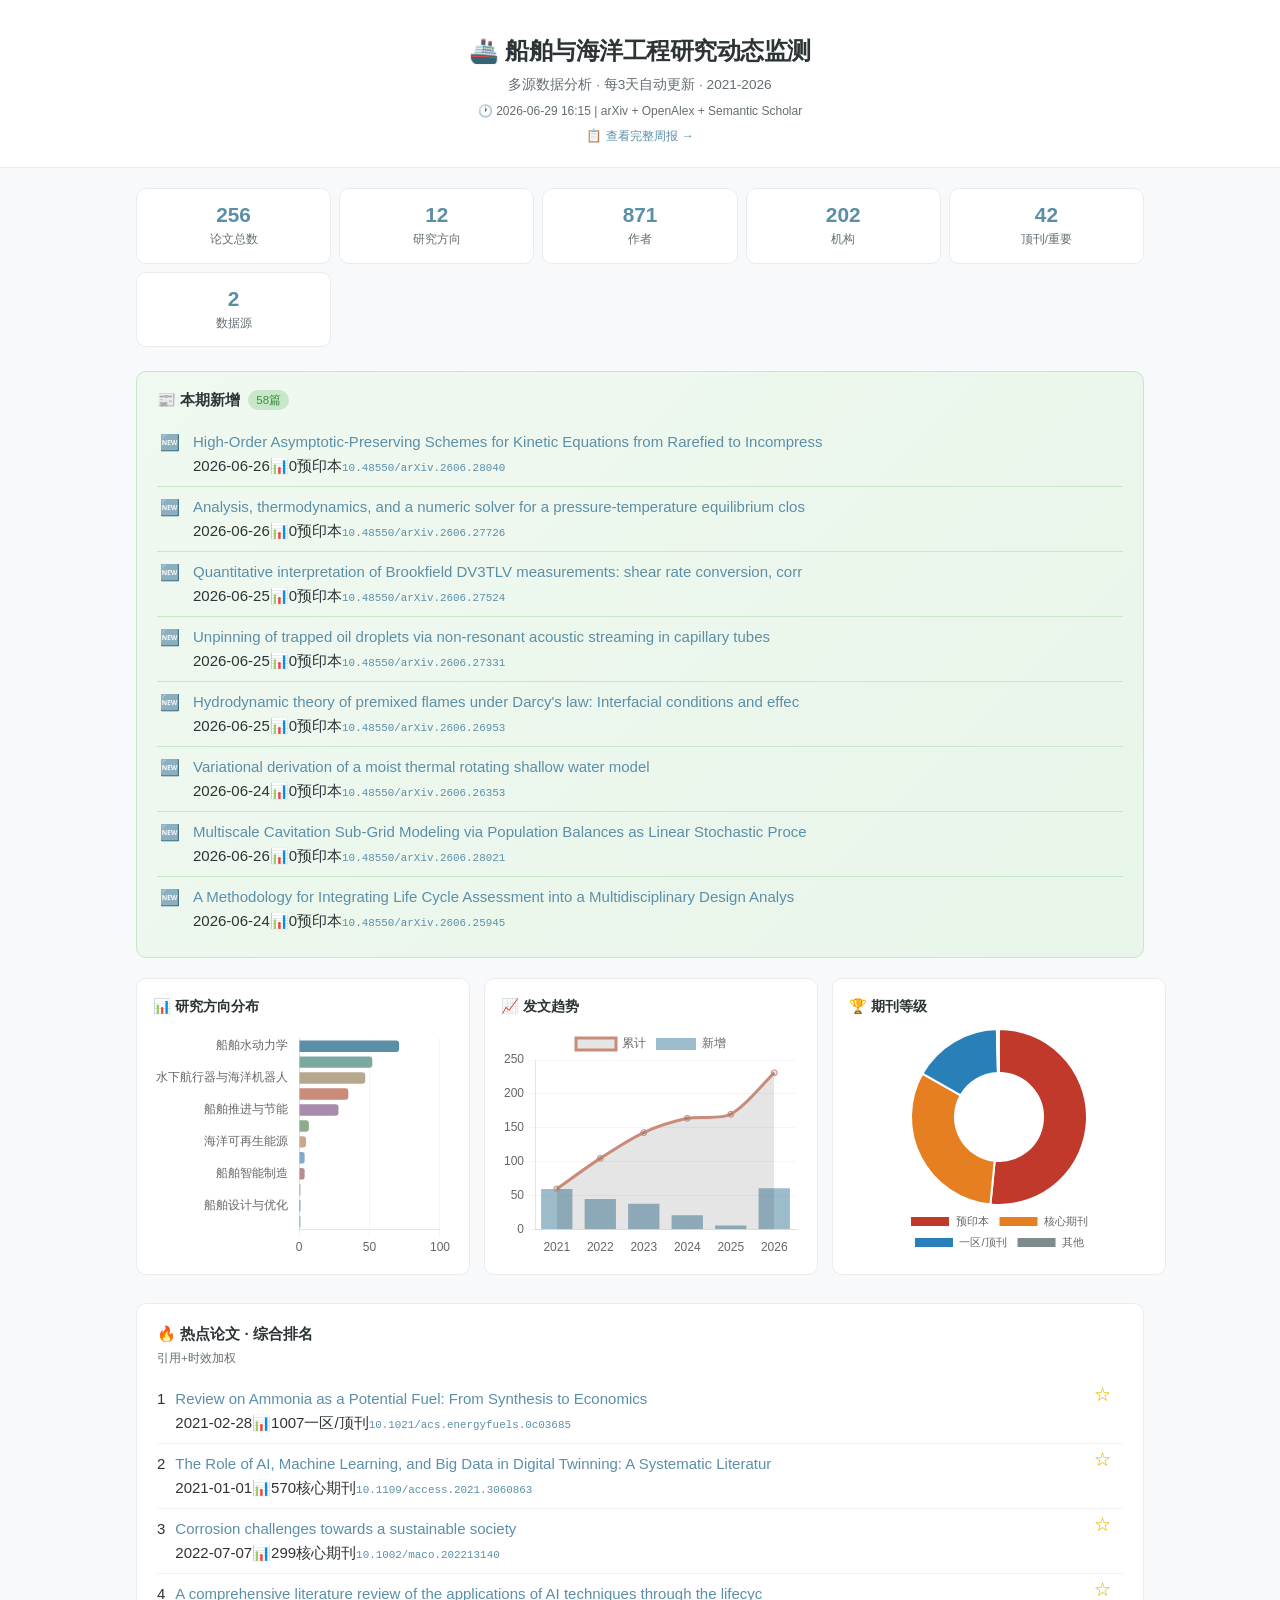
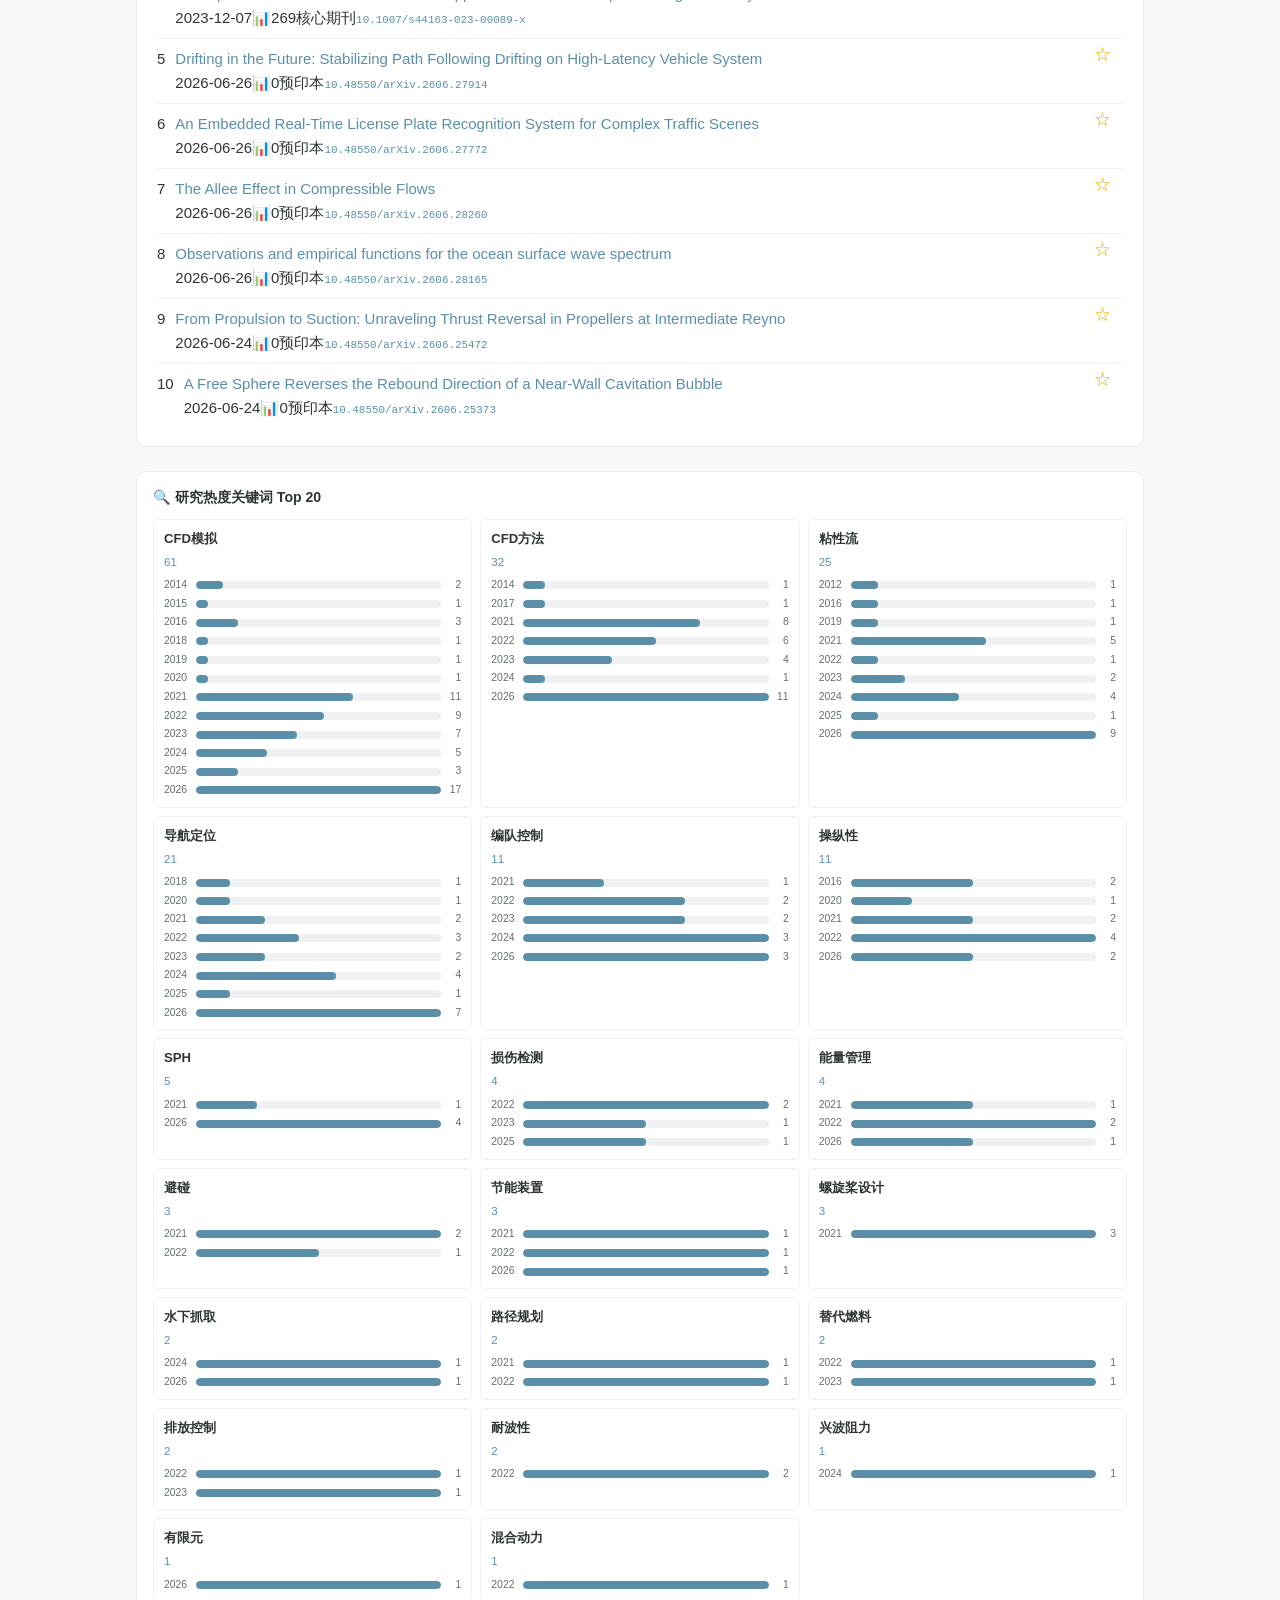
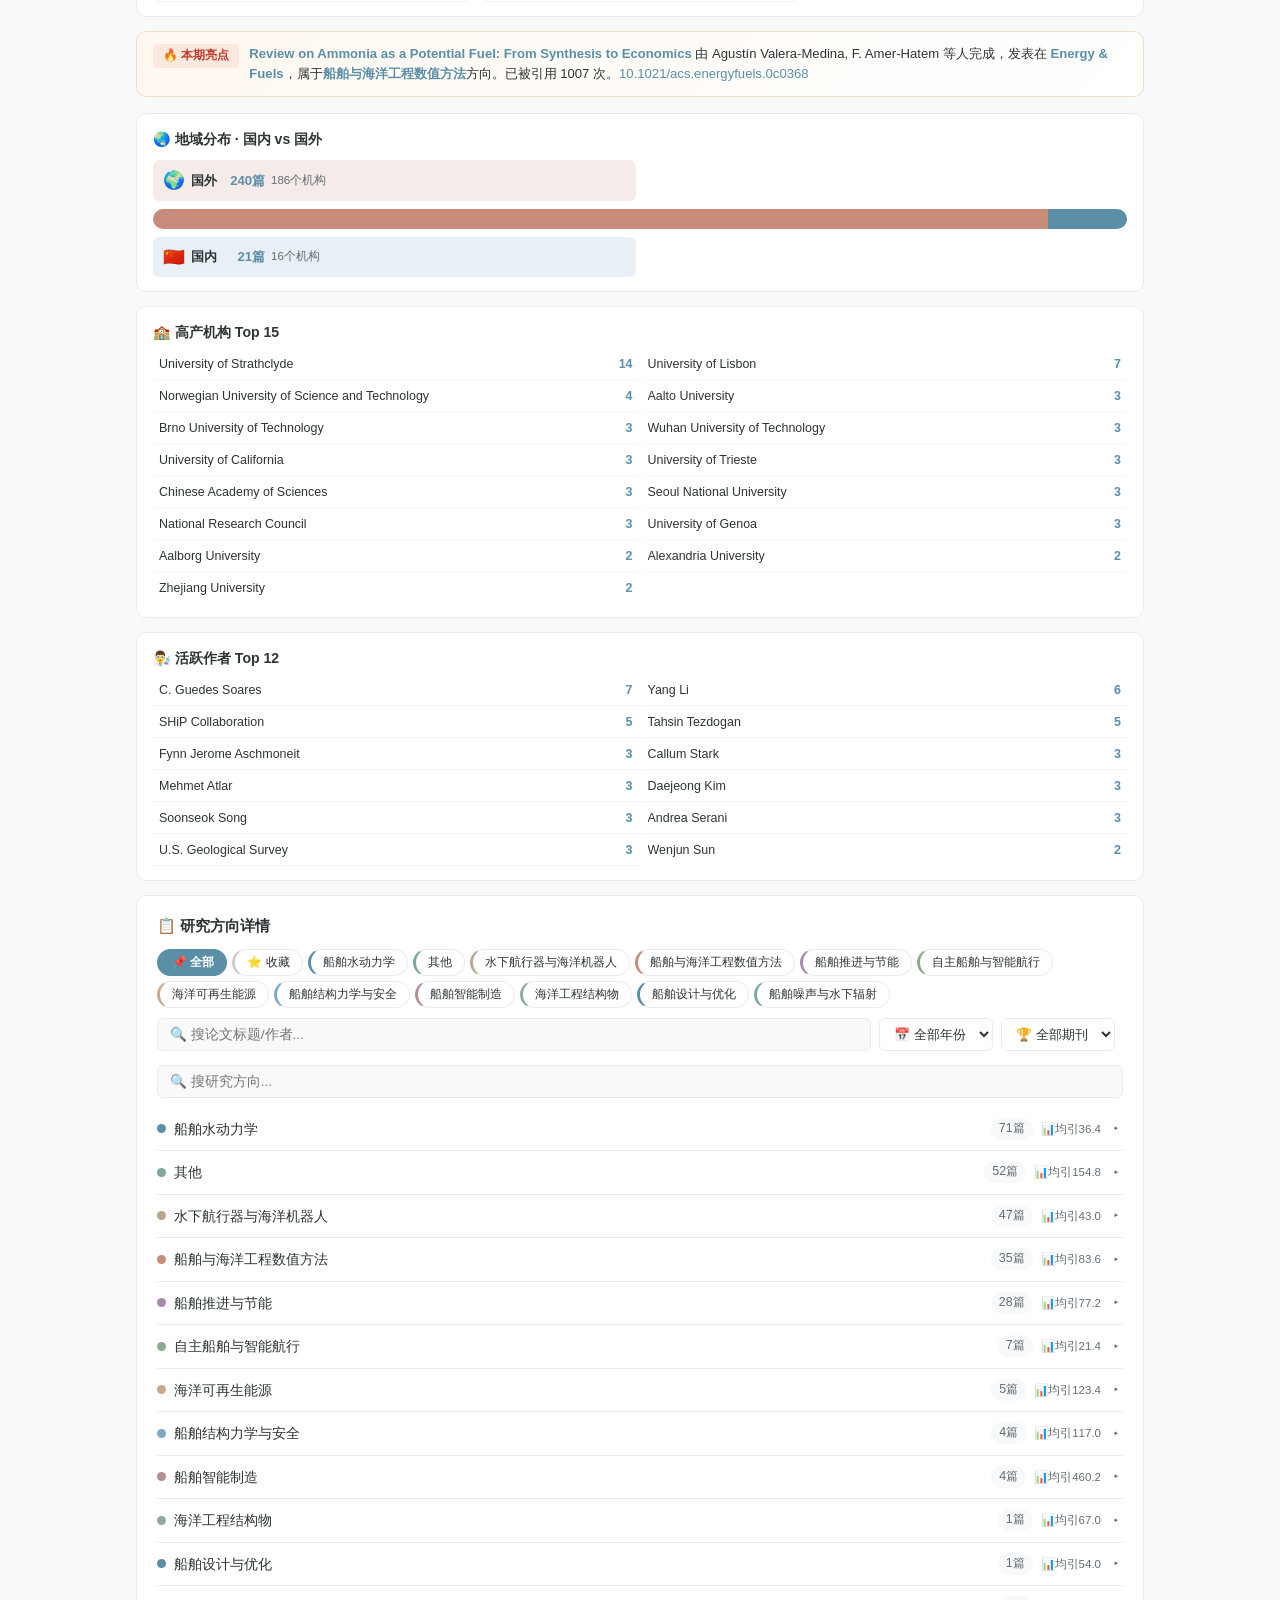
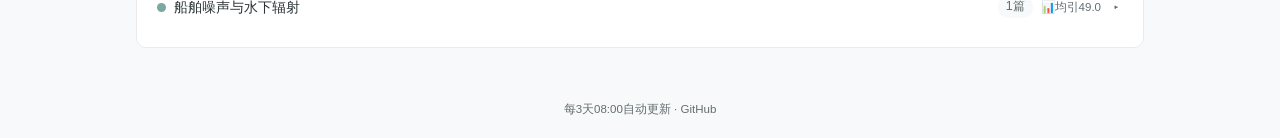
==== index.html @ 02c5d035 "deploy: add front-end files to gh-pages" ====
<!DOCTYPE html>
<html lang="zh-CN">
<head>
<meta charset="UTF-8"><meta name="viewport" content="width=device-width,initial-scale=1">
<title>船舶研究动态 · 统计看板</title>
<link rel="stylesheet" href="style.css">
<script src="chart.min.js"></script>
</head>
<body>
<header>
<h1>🚢 船舶与海洋工程研究动态监测</h1>
<p class="sub">多源数据分析 · 每3天自动更新 · 2021-2026</p>
<p class="meta">🕐 2026-06-29 16:15 | arXiv + OpenAlex + Semantic Scholar</p>
<p style="text-align:center;font-size:.78rem;margin-top:6px"><a href="weekly.html">📋 查看完整周报 →</a></p>
</header>
<main>
<div class="stats-row"><div class="sc"><span class="n">256</span><span class="l">论文总数</span></div><div class="sc"><span class="n">12</span><span class="l">研究方向</span></div><div class="sc"><span class="n">871</span><span class="l">作者</span></div><div class="sc"><span class="n">202</span><span class="l">机构</span></div><div class="sc"><span class="n">42</span><span class="l">顶刊/重要</span></div><div class="sc"><span class="n">2</span><span class="l">数据源</span></div></div>
<section class="new-section"><h2>📰 本期新增 <span class="new-count">58篇</span></h2><div class="hp" data-pid="http://arxiv.org/abs/2606.28040v1"><span class="new-badge">🆕</span><div class="hp-b"><div class="hp-t"><a href="http://arxiv.org/abs/2606.28040v1" target="_blank">High-Order Asymptotic-Preserving Schemes for Kinetic Equations from Rarefied to Incompress</a></div><div class="hp-m"><span>2026-06-26</span><span class="ci">📊0</span><span class="rk">预印本</span><a href="https://doi.org/10.48550/arXiv.2606.28040" class="doi" target="_blank">10.48550/arXiv.2606.28040</a></div></div></div><div class="hp" data-pid="http://arxiv.org/abs/2606.27726v1"><span class="new-badge">🆕</span><div class="hp-b"><div class="hp-t"><a href="http://arxiv.org/abs/2606.27726v1" target="_blank">Analysis, thermodynamics, and a numeric solver for a pressure-temperature equilibrium clos</a></div><div class="hp-m"><span>2026-06-26</span><span class="ci">📊0</span><span class="rk">预印本</span><a href="https://doi.org/10.48550/arXiv.2606.27726" class="doi" target="_blank">10.48550/arXiv.2606.27726</a></div></div></div><div class="hp" data-pid="http://arxiv.org/abs/2606.27524v1"><span class="new-badge">🆕</span><div class="hp-b"><div class="hp-t"><a href="http://arxiv.org/abs/2606.27524v1" target="_blank">Quantitative interpretation of Brookfield DV3TLV measurements: shear rate conversion, corr</a></div><div class="hp-m"><span>2026-06-25</span><span class="ci">📊0</span><span class="rk">预印本</span><a href="https://doi.org/10.48550/arXiv.2606.27524" class="doi" target="_blank">10.48550/arXiv.2606.27524</a></div></div></div><div class="hp" data-pid="http://arxiv.org/abs/2606.27331v1"><span class="new-badge">🆕</span><div class="hp-b"><div class="hp-t"><a href="http://arxiv.org/abs/2606.27331v1" target="_blank">Unpinning of trapped oil droplets via non-resonant acoustic streaming in capillary tubes</a></div><div class="hp-m"><span>2026-06-25</span><span class="ci">📊0</span><span class="rk">预印本</span><a href="https://doi.org/10.48550/arXiv.2606.27331" class="doi" target="_blank">10.48550/arXiv.2606.27331</a></div></div></div><div class="hp" data-pid="http://arxiv.org/abs/2606.26953v1"><span class="new-badge">🆕</span><div class="hp-b"><div class="hp-t"><a href="http://arxiv.org/abs/2606.26953v1" target="_blank">Hydrodynamic theory of premixed flames under Darcy's law: Interfacial conditions and effec</a></div><div class="hp-m"><span>2026-06-25</span><span class="ci">📊0</span><span class="rk">预印本</span><a href="https://doi.org/10.48550/arXiv.2606.26953" class="doi" target="_blank">10.48550/arXiv.2606.26953</a></div></div></div><div class="hp" data-pid="http://arxiv.org/abs/2606.26353v1"><span class="new-badge">🆕</span><div class="hp-b"><div class="hp-t"><a href="http://arxiv.org/abs/2606.26353v1" target="_blank">Variational derivation of a moist thermal rotating shallow water model</a></div><div class="hp-m"><span>2026-06-24</span><span class="ci">📊0</span><span class="rk">预印本</span><a href="https://doi.org/10.48550/arXiv.2606.26353" class="doi" target="_blank">10.48550/arXiv.2606.26353</a></div></div></div><div class="hp" data-pid="http://arxiv.org/abs/2606.28021v1"><span class="new-badge">🆕</span><div class="hp-b"><div class="hp-t"><a href="http://arxiv.org/abs/2606.28021v1" target="_blank">Multiscale Cavitation Sub-Grid Modeling via Population Balances as Linear Stochastic Proce</a></div><div class="hp-m"><span>2026-06-26</span><span class="ci">📊0</span><span class="rk">预印本</span><a href="https://doi.org/10.48550/arXiv.2606.28021" class="doi" target="_blank">10.48550/arXiv.2606.28021</a></div></div></div><div class="hp" data-pid="http://arxiv.org/abs/2606.25945v1"><span class="new-badge">🆕</span><div class="hp-b"><div class="hp-t"><a href="http://arxiv.org/abs/2606.25945v1" target="_blank">A Methodology for Integrating Life Cycle Assessment into a Multidisciplinary Design Analys</a></div><div class="hp-m"><span>2026-06-24</span><span class="ci">📊0</span><span class="rk">预印本</span><a href="https://doi.org/10.48550/arXiv.2606.25945" class="doi" target="_blank">10.48550/arXiv.2606.25945</a></div></div></div></section>
<div class="charts-row">
<div class="cc"><h2>📊 研究方向分布</h2><div class="cw"><canvas id="c1"></canvas></div></div>
<div class="cc"><h2>📈 发文趋势</h2><div class="cw"><canvas id="c2"></canvas></div></div>
<div class="cc"><h2>🏆 期刊等级</h2><div class="cw"><canvas id="c3"></canvas></div></div>
</div>
<section class="hot"><h2>🔥 热点论文 · 综合排名</h2><p class="hint">引用+时效加权</p><div class="hp" data-pid="https://doi.org/10.1021/acs.energyfuels.0c03685"><span class="hp-n">1</span><button class="bm-btn" onclick="toggleBm(this)" title="收藏">☆</button><div class="hp-b"><div class="hp-t"><a href="https://doi.org/10.1021/acs.energyfuels.0c03685" target="_blank">Review on Ammonia as a Potential Fuel: From Synthesis to Economics</a></div><div class="hp-m"><span>2021-02-28</span><span class="ci">📊1007</span><span class="rk">一区/顶刊</span><a href="https://doi.org/10.1021/acs.energyfuels.0c03685" class="doi" target="_blank">10.1021/acs.energyfuels.0c03685</a></div></div></div><div class="hp" data-pid="https://doi.org/10.1109/access.2021.3060863"><span class="hp-n">2</span><button class="bm-btn" onclick="toggleBm(this)" title="收藏">☆</button><div class="hp-b"><div class="hp-t"><a href="https://doi.org/10.1109/access.2021.3060863" target="_blank">The Role of AI, Machine Learning, and Big Data in Digital Twinning: A Systematic Literatur</a></div><div class="hp-m"><span>2021-01-01</span><span class="ci">📊570</span><span class="rk">核心期刊</span><a href="https://doi.org/10.1109/access.2021.3060863" class="doi" target="_blank">10.1109/access.2021.3060863</a></div></div></div><div class="hp" data-pid="https://doi.org/10.1002/maco.202213140"><span class="hp-n">3</span><button class="bm-btn" onclick="toggleBm(this)" title="收藏">☆</button><div class="hp-b"><div class="hp-t"><a href="https://doi.org/10.1002/maco.202213140" target="_blank">Corrosion challenges towards a sustainable society</a></div><div class="hp-m"><span>2022-07-07</span><span class="ci">📊299</span><span class="rk">核心期刊</span><a href="https://doi.org/10.1002/maco.202213140" class="doi" target="_blank">10.1002/maco.202213140</a></div></div></div><div class="hp" data-pid="https://doi.org/10.1007/s44163-023-00089-x"><span class="hp-n">4</span><button class="bm-btn" onclick="toggleBm(this)" title="收藏">☆</button><div class="hp-b"><div class="hp-t"><a href="https://doi.org/10.1007/s44163-023-00089-x" target="_blank">A comprehensive literature review of the applications of AI techniques through the lifecyc</a></div><div class="hp-m"><span>2023-12-07</span><span class="ci">📊269</span><span class="rk">核心期刊</span><a href="https://doi.org/10.1007/s44163-023-00089-x" class="doi" target="_blank">10.1007/s44163-023-00089-x</a></div></div></div><div class="hp" data-pid="http://arxiv.org/abs/2606.27914v1"><span class="hp-n">5</span><button class="bm-btn" onclick="toggleBm(this)" title="收藏">☆</button><div class="hp-b"><div class="hp-t"><a href="http://arxiv.org/abs/2606.27914v1" target="_blank">Drifting in the Future: Stabilizing Path Following Drifting on High-Latency Vehicle System</a></div><div class="hp-m"><span>2026-06-26</span><span class="ci">📊0</span><span class="rk">预印本</span><a href="https://doi.org/10.48550/arXiv.2606.27914" class="doi" target="_blank">10.48550/arXiv.2606.27914</a></div></div></div><div class="hp" data-pid="http://arxiv.org/abs/2606.27772v1"><span class="hp-n">6</span><button class="bm-btn" onclick="toggleBm(this)" title="收藏">☆</button><div class="hp-b"><div class="hp-t"><a href="http://arxiv.org/abs/2606.27772v1" target="_blank">An Embedded Real-Time License Plate Recognition System for Complex Traffic Scenes</a></div><div class="hp-m"><span>2026-06-26</span><span class="ci">📊0</span><span class="rk">预印本</span><a href="https://doi.org/10.48550/arXiv.2606.27772" class="doi" target="_blank">10.48550/arXiv.2606.27772</a></div></div></div><div class="hp" data-pid="http://arxiv.org/abs/2606.28260v1"><span class="hp-n">7</span><button class="bm-btn" onclick="toggleBm(this)" title="收藏">☆</button><div class="hp-b"><div class="hp-t"><a href="http://arxiv.org/abs/2606.28260v1" target="_blank">The Allee Effect in Compressible Flows</a></div><div class="hp-m"><span>2026-06-26</span><span class="ci">📊0</span><span class="rk">预印本</span><a href="https://doi.org/10.48550/arXiv.2606.28260" class="doi" target="_blank">10.48550/arXiv.2606.28260</a></div></div></div><div class="hp" data-pid="http://arxiv.org/abs/2606.28165v1"><span class="hp-n">8</span><button class="bm-btn" onclick="toggleBm(this)" title="收藏">☆</button><div class="hp-b"><div class="hp-t"><a href="http://arxiv.org/abs/2606.28165v1" target="_blank">Observations and empirical functions for the ocean surface wave spectrum</a></div><div class="hp-m"><span>2026-06-26</span><span class="ci">📊0</span><span class="rk">预印本</span><a href="https://doi.org/10.48550/arXiv.2606.28165" class="doi" target="_blank">10.48550/arXiv.2606.28165</a></div></div></div><div class="hp" data-pid="http://arxiv.org/abs/2606.25472v1"><span class="hp-n">9</span><button class="bm-btn" onclick="toggleBm(this)" title="收藏">☆</button><div class="hp-b"><div class="hp-t"><a href="http://arxiv.org/abs/2606.25472v1" target="_blank">From Propulsion to Suction: Unraveling Thrust Reversal in Propellers at Intermediate Reyno</a></div><div class="hp-m"><span>2026-06-24</span><span class="ci">📊0</span><span class="rk">预印本</span><a href="https://doi.org/10.48550/arXiv.2606.25472" class="doi" target="_blank">10.48550/arXiv.2606.25472</a></div></div></div><div class="hp" data-pid="http://arxiv.org/abs/2606.25373v1"><span class="hp-n">10</span><button class="bm-btn" onclick="toggleBm(this)" title="收藏">☆</button><div class="hp-b"><div class="hp-t"><a href="http://arxiv.org/abs/2606.25373v1" target="_blank">A Free Sphere Reverses the Rebound Direction of a Near-Wall Cavitation Bubble</a></div><div class="hp-m"><span>2026-06-24</span><span class="ci">📊0</span><span class="rk">预印本</span><a href="https://doi.org/10.48550/arXiv.2606.25373" class="doi" target="_blank">10.48550/arXiv.2606.25373</a></div></div></div></section>
<section class="kw-section"><h2>🔍 研究热度关键词 Top 20</h2><div class="kw-grid"><div class="kw-item"><div class="kw-name">CFD模拟</div><div class="kw-count">61</div><div class="kw-trend"><div class="kw-bar"><span class="kw-y">2014</span><div class="kw-fill-w"><div class="kw-fill" style="width:11%"></div></div><span class="kw-c">2</span></div><div class="kw-bar"><span class="kw-y">2015</span><div class="kw-fill-w"><div class="kw-fill" style="width:5%"></div></div><span class="kw-c">1</span></div><div class="kw-bar"><span class="kw-y">2016</span><div class="kw-fill-w"><div class="kw-fill" style="width:17%"></div></div><span class="kw-c">3</span></div><div class="kw-bar"><span class="kw-y">2018</span><div class="kw-fill-w"><div class="kw-fill" style="width:5%"></div></div><span class="kw-c">1</span></div><div class="kw-bar"><span class="kw-y">2019</span><div class="kw-fill-w"><div class="kw-fill" style="width:5%"></div></div><span class="kw-c">1</span></div><div class="kw-bar"><span class="kw-y">2020</span><div class="kw-fill-w"><div class="kw-fill" style="width:5%"></div></div><span class="kw-c">1</span></div><div class="kw-bar"><span class="kw-y">2021</span><div class="kw-fill-w"><div class="kw-fill" style="width:64%"></div></div><span class="kw-c">11</span></div><div class="kw-bar"><span class="kw-y">2022</span><div class="kw-fill-w"><div class="kw-fill" style="width:52%"></div></div><span class="kw-c">9</span></div><div class="kw-bar"><span class="kw-y">2023</span><div class="kw-fill-w"><div class="kw-fill" style="width:41%"></div></div><span class="kw-c">7</span></div><div class="kw-bar"><span class="kw-y">2024</span><div class="kw-fill-w"><div class="kw-fill" style="width:29%"></div></div><span class="kw-c">5</span></div><div class="kw-bar"><span class="kw-y">2025</span><div class="kw-fill-w"><div class="kw-fill" style="width:17%"></div></div><span class="kw-c">3</span></div><div class="kw-bar"><span class="kw-y">2026</span><div class="kw-fill-w"><div class="kw-fill" style="width:100%"></div></div><span class="kw-c">17</span></div></div></div><div class="kw-item"><div class="kw-name">CFD方法</div><div class="kw-count">32</div><div class="kw-trend"><div class="kw-bar"><span class="kw-y">2014</span><div class="kw-fill-w"><div class="kw-fill" style="width:9%"></div></div><span class="kw-c">1</span></div><div class="kw-bar"><span class="kw-y">2017</span><div class="kw-fill-w"><div class="kw-fill" style="width:9%"></div></div><span class="kw-c">1</span></div><div class="kw-bar"><span class="kw-y">2021</span><div class="kw-fill-w"><div class="kw-fill" style="width:72%"></div></div><span class="kw-c">8</span></div><div class="kw-bar"><span class="kw-y">2022</span><div class="kw-fill-w"><div class="kw-fill" style="width:54%"></div></div><span class="kw-c">6</span></div><div class="kw-bar"><span class="kw-y">2023</span><div class="kw-fill-w"><div class="kw-fill" style="width:36%"></div></div><span class="kw-c">4</span></div><div class="kw-bar"><span class="kw-y">2024</span><div class="kw-fill-w"><div class="kw-fill" style="width:9%"></div></div><span class="kw-c">1</span></div><div class="kw-bar"><span class="kw-y">2026</span><div class="kw-fill-w"><div class="kw-fill" style="width:100%"></div></div><span class="kw-c">11</span></div></div></div><div class="kw-item"><div class="kw-name">粘性流</div><div class="kw-count">25</div><div class="kw-trend"><div class="kw-bar"><span class="kw-y">2012</span><div class="kw-fill-w"><div class="kw-fill" style="width:11%"></div></div><span class="kw-c">1</span></div><div class="kw-bar"><span class="kw-y">2016</span><div class="kw-fill-w"><div class="kw-fill" style="width:11%"></div></div><span class="kw-c">1</span></div><div class="kw-bar"><span class="kw-y">2019</span><div class="kw-fill-w"><div class="kw-fill" style="width:11%"></div></div><span class="kw-c">1</span></div><div class="kw-bar"><span class="kw-y">2021</span><div class="kw-fill-w"><div class="kw-fill" style="width:55%"></div></div><span class="kw-c">5</span></div><div class="kw-bar"><span class="kw-y">2022</span><div class="kw-fill-w"><div class="kw-fill" style="width:11%"></div></div><span class="kw-c">1</span></div><div class="kw-bar"><span class="kw-y">2023</span><div class="kw-fill-w"><div class="kw-fill" style="width:22%"></div></div><span class="kw-c">2</span></div><div class="kw-bar"><span class="kw-y">2024</span><div class="kw-fill-w"><div class="kw-fill" style="width:44%"></div></div><span class="kw-c">4</span></div><div class="kw-bar"><span class="kw-y">2025</span><div class="kw-fill-w"><div class="kw-fill" style="width:11%"></div></div><span class="kw-c">1</span></div><div class="kw-bar"><span class="kw-y">2026</span><div class="kw-fill-w"><div class="kw-fill" style="width:100%"></div></div><span class="kw-c">9</span></div></div></div><div class="kw-item"><div class="kw-name">导航定位</div><div class="kw-count">21</div><div class="kw-trend"><div class="kw-bar"><span class="kw-y">2018</span><div class="kw-fill-w"><div class="kw-fill" style="width:14%"></div></div><span class="kw-c">1</span></div><div class="kw-bar"><span class="kw-y">2020</span><div class="kw-fill-w"><div class="kw-fill" style="width:14%"></div></div><span class="kw-c">1</span></div><div class="kw-bar"><span class="kw-y">2021</span><div class="kw-fill-w"><div class="kw-fill" style="width:28%"></div></div><span class="kw-c">2</span></div><div class="kw-bar"><span class="kw-y">2022</span><div class="kw-fill-w"><div class="kw-fill" style="width:42%"></div></div><span class="kw-c">3</span></div><div class="kw-bar"><span class="kw-y">2023</span><div class="kw-fill-w"><div class="kw-fill" style="width:28%"></div></div><span class="kw-c">2</span></div><div class="kw-bar"><span class="kw-y">2024</span><div class="kw-fill-w"><div class="kw-fill" style="width:57%"></div></div><span class="kw-c">4</span></div><div class="kw-bar"><span class="kw-y">2025</span><div class="kw-fill-w"><div class="kw-fill" style="width:14%"></div></div><span class="kw-c">1</span></div><div class="kw-bar"><span class="kw-y">2026</span><div class="kw-fill-w"><div class="kw-fill" style="width:100%"></div></div><span class="kw-c">7</span></div></div></div><div class="kw-item"><div class="kw-name">编队控制</div><div class="kw-count">11</div><div class="kw-trend"><div class="kw-bar"><span class="kw-y">2021</span><div class="kw-fill-w"><div class="kw-fill" style="width:33%"></div></div><span class="kw-c">1</span></div><div class="kw-bar"><span class="kw-y">2022</span><div class="kw-fill-w"><div class="kw-fill" style="width:66%"></div></div><span class="kw-c">2</span></div><div class="kw-bar"><span class="kw-y">2023</span><div class="kw-fill-w"><div class="kw-fill" style="width:66%"></div></div><span class="kw-c">2</span></div><div class="kw-bar"><span class="kw-y">2024</span><div class="kw-fill-w"><div class="kw-fill" style="width:100%"></div></div><span class="kw-c">3</span></div><div class="kw-bar"><span class="kw-y">2026</span><div class="kw-fill-w"><div class="kw-fill" style="width:100%"></div></div><span class="kw-c">3</span></div></div></div><div class="kw-item"><div class="kw-name">操纵性</div><div class="kw-count">11</div><div class="kw-trend"><div class="kw-bar"><span class="kw-y">2016</span><div class="kw-fill-w"><div class="kw-fill" style="width:50%"></div></div><span class="kw-c">2</span></div><div class="kw-bar"><span class="kw-y">2020</span><div class="kw-fill-w"><div class="kw-fill" style="width:25%"></div></div><span class="kw-c">1</span></div><div class="kw-bar"><span class="kw-y">2021</span><div class="kw-fill-w"><div class="kw-fill" style="width:50%"></div></div><span class="kw-c">2</span></div><div class="kw-bar"><span class="kw-y">2022</span><div class="kw-fill-w"><div class="kw-fill" style="width:100%"></div></div><span class="kw-c">4</span></div><div class="kw-bar"><span class="kw-y">2026</span><div class="kw-fill-w"><div class="kw-fill" style="width:50%"></div></div><span class="kw-c">2</span></div></div></div><div class="kw-item"><div class="kw-name">SPH</div><div class="kw-count">5</div><div class="kw-trend"><div class="kw-bar"><span class="kw-y">2021</span><div class="kw-fill-w"><div class="kw-fill" style="width:25%"></div></div><span class="kw-c">1</span></div><div class="kw-bar"><span class="kw-y">2026</span><div class="kw-fill-w"><div class="kw-fill" style="width:100%"></div></div><span class="kw-c">4</span></div></div></div><div class="kw-item"><div class="kw-name">损伤检测</div><div class="kw-count">4</div><div class="kw-trend"><div class="kw-bar"><span class="kw-y">2022</span><div class="kw-fill-w"><div class="kw-fill" style="width:100%"></div></div><span class="kw-c">2</span></div><div class="kw-bar"><span class="kw-y">2023</span><div class="kw-fill-w"><div class="kw-fill" style="width:50%"></div></div><span class="kw-c">1</span></div><div class="kw-bar"><span class="kw-y">2025</span><div class="kw-fill-w"><div class="kw-fill" style="width:50%"></div></div><span class="kw-c">1</span></div></div></div><div class="kw-item"><div class="kw-name">能量管理</div><div class="kw-count">4</div><div class="kw-trend"><div class="kw-bar"><span class="kw-y">2021</span><div class="kw-fill-w"><div class="kw-fill" style="width:50%"></div></div><span class="kw-c">1</span></div><div class="kw-bar"><span class="kw-y">2022</span><div class="kw-fill-w"><div class="kw-fill" style="width:100%"></div></div><span class="kw-c">2</span></div><div class="kw-bar"><span class="kw-y">2026</span><div class="kw-fill-w"><div class="kw-fill" style="width:50%"></div></div><span class="kw-c">1</span></div></div></div><div class="kw-item"><div class="kw-name">避碰</div><div class="kw-count">3</div><div class="kw-trend"><div class="kw-bar"><span class="kw-y">2021</span><div class="kw-fill-w"><div class="kw-fill" style="width:100%"></div></div><span class="kw-c">2</span></div><div class="kw-bar"><span class="kw-y">2022</span><div class="kw-fill-w"><div class="kw-fill" style="width:50%"></div></div><span class="kw-c">1</span></div></div></div><div class="kw-item"><div class="kw-name">节能装置</div><div class="kw-count">3</div><div class="kw-trend"><div class="kw-bar"><span class="kw-y">2021</span><div class="kw-fill-w"><div class="kw-fill" style="width:100%"></div></div><span class="kw-c">1</span></div><div class="kw-bar"><span class="kw-y">2022</span><div class="kw-fill-w"><div class="kw-fill" style="width:100%"></div></div><span class="kw-c">1</span></div><div class="kw-bar"><span class="kw-y">2026</span><div class="kw-fill-w"><div class="kw-fill" style="width:100%"></div></div><span class="kw-c">1</span></div></div></div><div class="kw-item"><div class="kw-name">螺旋桨设计</div><div class="kw-count">3</div><div class="kw-trend"><div class="kw-bar"><span class="kw-y">2021</span><div class="kw-fill-w"><div class="kw-fill" style="width:100%"></div></div><span class="kw-c">3</span></div></div></div><div class="kw-item"><div class="kw-name">水下抓取</div><div class="kw-count">2</div><div class="kw-trend"><div class="kw-bar"><span class="kw-y">2024</span><div class="kw-fill-w"><div class="kw-fill" style="width:100%"></div></div><span class="kw-c">1</span></div><div class="kw-bar"><span class="kw-y">2026</span><div class="kw-fill-w"><div class="kw-fill" style="width:100%"></div></div><span class="kw-c">1</span></div></div></div><div class="kw-item"><div class="kw-name">路径规划</div><div class="kw-count">2</div><div class="kw-trend"><div class="kw-bar"><span class="kw-y">2021</span><div class="kw-fill-w"><div class="kw-fill" style="width:100%"></div></div><span class="kw-c">1</span></div><div class="kw-bar"><span class="kw-y">2022</span><div class="kw-fill-w"><div class="kw-fill" style="width:100%"></div></div><span class="kw-c">1</span></div></div></div><div class="kw-item"><div class="kw-name">替代燃料</div><div class="kw-count">2</div><div class="kw-trend"><div class="kw-bar"><span class="kw-y">2022</span><div class="kw-fill-w"><div class="kw-fill" style="width:100%"></div></div><span class="kw-c">1</span></div><div class="kw-bar"><span class="kw-y">2023</span><div class="kw-fill-w"><div class="kw-fill" style="width:100%"></div></div><span class="kw-c">1</span></div></div></div><div class="kw-item"><div class="kw-name">排放控制</div><div class="kw-count">2</div><div class="kw-trend"><div class="kw-bar"><span class="kw-y">2022</span><div class="kw-fill-w"><div class="kw-fill" style="width:100%"></div></div><span class="kw-c">1</span></div><div class="kw-bar"><span class="kw-y">2023</span><div class="kw-fill-w"><div class="kw-fill" style="width:100%"></div></div><span class="kw-c">1</span></div></div></div><div class="kw-item"><div class="kw-name">耐波性</div><div class="kw-count">2</div><div class="kw-trend"><div class="kw-bar"><span class="kw-y">2022</span><div class="kw-fill-w"><div class="kw-fill" style="width:100%"></div></div><span class="kw-c">2</span></div></div></div><div class="kw-item"><div class="kw-name">兴波阻力</div><div class="kw-count">1</div><div class="kw-trend"><div class="kw-bar"><span class="kw-y">2024</span><div class="kw-fill-w"><div class="kw-fill" style="width:100%"></div></div><span class="kw-c">1</span></div></div></div><div class="kw-item"><div class="kw-name">有限元</div><div class="kw-count">1</div><div class="kw-trend"><div class="kw-bar"><span class="kw-y">2026</span><div class="kw-fill-w"><div class="kw-fill" style="width:100%"></div></div><span class="kw-c">1</span></div></div></div><div class="kw-item"><div class="kw-name">混合动力</div><div class="kw-count">1</div><div class="kw-trend"><div class="kw-bar"><span class="kw-y">2022</span><div class="kw-fill-w"><div class="kw-fill" style="width:100%"></div></div><span class="kw-c">1</span></div></div></div></div></section>
<div class="hl"><span class="hl-badge">🔥 本期亮点</span><span class="hl-txt"><b><a href="https://doi.org/10.1021/acs.energyfuels.0c03685" target="_blank">Review on Ammonia as a Potential Fuel: From Synthesis to Economics</a></b> 由 Agustín Valera-Medina, F. Amer-Hatem 等人完成，发表在 <b>Energy & Fuels</b>，属于<b>船舶与海洋工程数值方法</b>方向。已被引用 1007 次。<a href="https://doi.org/10.1021/acs.energyfuels.0c03685">10.1021/acs.energyfuels.0c0368</a></span></div>
<section class="country-s"><h2>🌏 地域分布 · 国内 vs 国外</h2><div class="country-grid"><div class="cg-item intl"><span class="cg-flag">🌍</span><span class="cg-name">国外</span><span class="cg-count">240篇</span><span class="cg-insts">186个机构</span></div><div class="country-bar-inner"><div class="cbar intl" style="width:100.0%"></div><div class="cbar cn" style="width:8.8%"></div></div><div class="cg-item cn"><span class="cg-flag">🇨🇳</span><span class="cg-name">国内</span><span class="cg-count">21篇</span><span class="cg-insts">16个机构</span></div></div></section>
<section class="ai-s"><h2>🏫 高产机构 Top 15</h2><div class="ai-l"><div class="ai-item"><span class="ai-name">University of Strathclyde</span><span class="ai-count">14</span></div>
<div class="ai-item"><span class="ai-name">University of Lisbon</span><span class="ai-count">7</span></div>
<div class="ai-item"><span class="ai-name">Norwegian University of Science and Technology</span><span class="ai-count">4</span></div>
<div class="ai-item"><span class="ai-name">Aalto University</span><span class="ai-count">3</span></div>
<div class="ai-item"><span class="ai-name">Brno University of Technology</span><span class="ai-count">3</span></div>
<div class="ai-item"><span class="ai-name">Wuhan University of Technology</span><span class="ai-count">3</span></div>
<div class="ai-item"><span class="ai-name">University of California</span><span class="ai-count">3</span></div>
<div class="ai-item"><span class="ai-name">University of Trieste</span><span class="ai-count">3</span></div>
<div class="ai-item"><span class="ai-name">Chinese Academy of Sciences</span><span class="ai-count">3</span></div>
<div class="ai-item"><span class="ai-name">Seoul National University</span><span class="ai-count">3</span></div>
<div class="ai-item"><span class="ai-name">National Research Council</span><span class="ai-count">3</span></div>
<div class="ai-item"><span class="ai-name">University of Genoa</span><span class="ai-count">3</span></div>
<div class="ai-item"><span class="ai-name">Aalborg University</span><span class="ai-count">2</span></div>
<div class="ai-item"><span class="ai-name">Alexandria University</span><span class="ai-count">2</span></div>
<div class="ai-item"><span class="ai-name">Zhejiang University</span><span class="ai-count">2</span></div>
</div></section>
<section class="ai-s"><h2>👨‍🔬 活跃作者 Top 12</h2><div class="ai-l"><div class="ai-item"><span class="ai-name">C. Guedes Soares</span><span class="ai-count">7</span></div>
<div class="ai-item"><span class="ai-name">Yang Li</span><span class="ai-count">6</span></div>
<div class="ai-item"><span class="ai-name">SHiP Collaboration</span><span class="ai-count">5</span></div>
<div class="ai-item"><span class="ai-name">Tahsin Tezdogan</span><span class="ai-count">5</span></div>
<div class="ai-item"><span class="ai-name">Fynn Jerome Aschmoneit</span><span class="ai-count">3</span></div>
<div class="ai-item"><span class="ai-name">Callum Stark</span><span class="ai-count">3</span></div>
<div class="ai-item"><span class="ai-name">Mehmet Atlar</span><span class="ai-count">3</span></div>
<div class="ai-item"><span class="ai-name">Daejeong Kim</span><span class="ai-count">3</span></div>
<div class="ai-item"><span class="ai-name">Soonseok Song</span><span class="ai-count">3</span></div>
<div class="ai-item"><span class="ai-name">Andrea Serani</span><span class="ai-count">3</span></div>
<div class="ai-item"><span class="ai-name">U.S. Geological Survey</span><span class="ai-count">3</span></div>
<div class="ai-item"><span class="ai-name">Wenjun Sun</span><span class="ai-count">2</span></div>
</div></section>
<section class="detail"><h2>📋 研究方向详情</h2>
<div class="df"><button class="df-btn active" data-dir="all" onclick="filterDir('all')">📌 全部</button><button class="df-btn" data-dir="⭐bookmark" onclick="filterDir('⭐bookmark')">⭐ 收藏</button><button class="df-btn" data-dir="船舶水动力学" onclick="filterDir(this.getAttribute('data-dir'))" style="border-left:3px solid #5B8FA8">船舶水动力学</button><button class="df-btn" data-dir="其他" onclick="filterDir(this.getAttribute('data-dir'))" style="border-left:3px solid #7BA9A0">其他</button><button class="df-btn" data-dir="水下航行器与海洋机器人" onclick="filterDir(this.getAttribute('data-dir'))" style="border-left:3px solid #B5A88D">水下航行器与海洋机器人</button><button class="df-btn" data-dir="船舶与海洋工程数值方法" onclick="filterDir(this.getAttribute('data-dir'))" style="border-left:3px solid #C98B7A">船舶与海洋工程数值方法</button><button class="df-btn" data-dir="船舶推进与节能" onclick="filterDir(this.getAttribute('data-dir'))" style="border-left:3px solid #A88BAB">船舶推进与节能</button><button class="df-btn" data-dir="自主船舶与智能航行" onclick="filterDir(this.getAttribute('data-dir'))" style="border-left:3px solid #8FAB8F">自主船舶与智能航行</button><button class="df-btn" data-dir="海洋可再生能源" onclick="filterDir(this.getAttribute('data-dir'))" style="border-left:3px solid #C9A88D">海洋可再生能源</button><button class="df-btn" data-dir="船舶结构力学与安全" onclick="filterDir(this.getAttribute('data-dir'))" style="border-left:3px solid #7FA8C9">船舶结构力学与安全</button><button class="df-btn" data-dir="船舶智能制造" onclick="filterDir(this.getAttribute('data-dir'))" style="border-left:3px solid #B58F8F">船舶智能制造</button><button class="df-btn" data-dir="海洋工程结构物" onclick="filterDir(this.getAttribute('data-dir'))" style="border-left:3px solid #8FA8A8">海洋工程结构物</button><button class="df-btn" data-dir="船舶设计与优化" onclick="filterDir(this.getAttribute('data-dir'))" style="border-left:3px solid #5B8FA8">船舶设计与优化</button><button class="df-btn" data-dir="船舶噪声与水下辐射" onclick="filterDir(this.getAttribute('data-dir'))" style="border-left:3px solid #7BA9A0">船舶噪声与水下辐射</button></div>
<div class="search-bar">
<input type="text" id="ps" class="ps-input" placeholder="🔍 搜论文标题/作者..." oninput="uf()">
<select id="yrf" class="sf" onchange="uf()"><option value="all">📅 全部年份</option><option value="2026">2026</option><option value="2025">2025</option><option value="2024">2024</option><option value="2023">2023</option><option value="2022">2022</option><option value="2021">2021</option></select>
<select id="jrf" class="sf" onchange="uf()"><option value="all">🏆 全部期刊</option><option value="一区/顶刊">一区/顶刊</option><option value="二区/重要">二区/重要</option><option value="核心期刊">核心期刊</option><option value="预印本">预印本</option><option value="其他">其他</option></select>
<span class="result-count" id="rc"></span>
</div>
<div id="fs" class="filter-summary" style="display:none"></div>
<div id="fr" class="filter-results"></div>
<div class="tf"><input type="text" id="ts" placeholder="🔍 搜研究方向..." oninput="ft()"></div>
<div class="ts"><div class="th" onclick="tt(this)"><span class="dot" style="background:#5B8FA8"></span><span class="tn">船舶水动力学</span><span class="tc">71篇</span><span class="ti">📊均引36.4</span><span class="tic">▸</span></div><div class="tb" style="display:none"><div class="pi" data-pid="https://doi.org/10.1016/j.apmate.2023.100137" data-year="2023" data-jrank="核心期刊"><div class="pi-t"><button class="bm-btn" onclick="toggleBm(this)" title="收藏">☆</button> <a href="https://doi.org/10.1016/j.apmate.2023.100137" target="_blank">Understanding melt pool characteristics in laser powder bed fusion: An overview </a></div><div class="pi-m"><span>2023-05-01</span><span>Jincheng Wang, Rui Zhu</span><span class="sk">#粘性流#CFD模拟</span><span class="ci">📊433</span><span class="inst">🏛️ Changsha University of Science and </span><a href="https://doi.org/10.1016/j.apmate.2023.100137" class="doi">📎10.1016/j.apmate.2023.100</a></div></div><div class="pi" data-pid="https://doi.org/10.1109/tpel.2021.3128417" data-year="2021" data-jrank="核心期刊"><div class="pi-t"><button class="bm-btn" onclick="toggleBm(this)" title="收藏">☆</button> <a href="https://doi.org/10.1109/tpel.2021.3128417" target="_blank">A Review of DC Shipboard Microgrids—Part I: Power Architectures, Energy Storage,</a></div><div class="pi-m"><span>2021-11-16</span><span>Luona Xu, Josep M. Guerrero</span><span class="sk">#CFD模拟</span><span class="ci">📊235</span><span class="inst">🏛️ King Abdulaziz University</span><a href="https://doi.org/10.1109/tpel.2021.3128417" class="doi">📎10.1109/tpel.2021.3128417</a></div></div><div class="pi" data-pid="https://doi.org/10.3390/jmse10091222" data-year="2022" data-jrank="核心期刊"><div class="pi-t"><button class="bm-btn" onclick="toggleBm(this)" title="收藏">☆</button> <a href="https://doi.org/10.3390/jmse10091222" target="_blank">An Extensive Review of Liquid Hydrogen in Transportation with Focus on the Marit</a></div><div class="pi-m"><span>2022-09-01</span><span>Federico Ustolin, Alessandro Campari</span><span class="sk">#粘性流#CFD模拟</span><span class="ci">📊173</span><span class="inst">🏛️ Norwegian University of Science and</span><a href="https://doi.org/10.3390/jmse10091222" class="doi">📎10.3390/jmse10091222</a></div></div><div class="pi" data-pid="https://doi.org/10.1016/j.oceaneng.2023.114670" data-year="2023" data-jrank="一区/顶刊"><div class="pi-t"><button class="bm-btn" onclick="toggleBm(this)" title="收藏">☆</button> <a href="https://doi.org/10.1016/j.oceaneng.2023.114670" target="_blank">Review of current regulations, available technologies, and future trends in the </a></div><div class="pi-m"><span>2023-05-11</span><span>Mina Tadros, L. Ventura</span><span class="sk">#粘性流#CFD模拟</span><span class="ci">📊157</span><span class="inst">🏛️ Alexandria University</span><a href="https://doi.org/10.1016/j.oceaneng.2023.114670" class="doi">📎10.1016/j.oceaneng.2023.1</a></div></div><div class="pi" data-pid="https://doi.org/10.1007/s40544-022-0707-5" data-year="2023" data-jrank="核心期刊"><div class="pi-t"><button class="bm-btn" onclick="toggleBm(this)" title="收藏">☆</button> <a href="https://doi.org/10.1007/s40544-022-0707-5" target="_blank">Review of the evolution and prevention of friction, wear, and noise for water-lu</a></div><div class="pi-m"><span>2023-03-02</span><span>Zhuo Zhang, Wu Ouyang</span><span class="ci">📊145</span><span class="inst">🏛️ Wuhan University of Technology</span><a href="https://doi.org/10.1007/s40544-022-0707-5" class="doi">📎10.1007/s40544-022-0707-5</a></div></div><div class="pi" data-pid="https://doi.org/10.3390/jmse9020119" data-year="2021" data-jrank="核心期刊"><div class="pi-t"><button class="bm-btn" onclick="toggleBm(this)" title="收藏">☆</button> <a href="https://doi.org/10.3390/jmse9020119" target="_blank">Neural Network Approach for Predicting Ship Speed and Fuel Consumption</a></div><div class="pi-m"><span>2021-01-25</span><span>Lúcia Moreira, Roberto Vettor</span><span class="ci">📊99</span><span class="inst">🏛️ University of Lisbon</span><a href="https://doi.org/10.3390/jmse9020119" class="doi">📎10.3390/jmse9020119</a></div></div><div class="pi" data-pid="https://doi.org/10.1039/d0ra08672j" data-year="2021" data-jrank="核心期刊"><div class="pi-t"><button class="bm-btn" onclick="toggleBm(this)" title="收藏">☆</button> <a href="https://doi.org/10.1039/d0ra08672j" target="_blank">Thriving artificial underwater drag-reduction materials inspired from aquatic an</a></div><div class="pi-m"><span>2021-01-01</span><span>Guizhong Tian, Dongliang Fan</span><span class="sk">#粘性流#CFD模拟</span><span class="ci">📊94</span><span class="inst">🏛️ Jiangsu University of Science and T</span><a href="https://doi.org/10.1039/d0ra08672j" class="doi">📎10.1039/d0ra08672j</a></div></div><div class="pi" data-pid="https://doi.org/10.3390/jmse11071381" data-year="2023" data-jrank="核心期刊"><div class="pi-t"><button class="bm-btn" onclick="toggleBm(this)" title="收藏">☆</button> <a href="https://doi.org/10.3390/jmse11071381" target="_blank">A Machine-Learning-Based Method for Ship Propulsion Power Prediction in Ice</a></div><div class="pi-m"><span>2023-07-06</span><span>Li Zhou, Qianyang Sun</span><span class="sk">#CFD模拟</span><span class="ci">📊94</span><span class="inst">🏛️ Jiangsu University of Science and T</span><a href="https://doi.org/10.3390/jmse11071381" class="doi">📎10.3390/jmse11071381</a></div></div><div class="pi" data-pid="https://doi.org/10.1016/j.apor.2024.104075" data-year="2024" data-jrank="一区/顶刊"><div class="pi-t"><button class="bm-btn" onclick="toggleBm(this)" title="收藏">☆</button> <a href="https://doi.org/10.1016/j.apor.2024.104075" target="_blank">Computational Fluid Dynamics (CFD) applications in Floating Offshore Wind Turbin</a></div><div class="pi-m"><span>2024-06-12</span><span>Wenzhe Zhang, Javier Calderón-Sánchez</span><span class="sk">#粘性流#CFD模拟</span><span class="ci">📊93</span><span class="inst">🏛️ Universidad Politécnica de Madrid</span><a href="https://doi.org/10.1016/j.apor.2024.104075" class="doi">📎10.1016/j.apor.2024.10407</a></div></div><div class="pi" data-pid="https://doi.org/10.1016/j.oceaneng.2022.112867" data-year="2022" data-jrank="一区/顶刊"><div class="pi-t"><button class="bm-btn" onclick="toggleBm(this)" title="收藏">☆</button> <a href="https://doi.org/10.1016/j.oceaneng.2022.112867" target="_blank">Real-time digital twin for ship operation in waves</a></div><div class="pi-m"><span>2022-10-18</span><span>Jae‐Hoon Lee, Yoon-Seo Nam</span><span class="sk">#CFD模拟#耐波性#操纵性</span><span class="ci">📊84</span><span class="inst">🏛️ Massachusetts Institute of Technolo</span><a href="https://doi.org/10.1016/j.oceaneng.2022.112867" class="doi">📎10.1016/j.oceaneng.2022.1</a></div></div><div class="pi" data-pid="https://doi.org/10.1063/5.0071781" data-year="2021" data-jrank="一区/顶刊"><div class="pi-t"><button class="bm-btn" onclick="toggleBm(this)" title="收藏">☆</button> <a href="https://doi.org/10.1063/5.0071781" target="_blank">Cavitation control using passive flow control techniques</a></div><div class="pi-m"><span>2021-12-01</span><span>Mahshid Zaresharif, Florent Ravelet</span><span class="sk">#粘性流#CFD模拟</span><span class="ci">📊74</span><span class="inst">🏛️ Arts et Métiers</span><a href="https://doi.org/10.1063/5.0071781" class="doi">📎10.1063/5.0071781</a></div></div><div class="pi" data-pid="https://doi.org/10.1016/j.oceaneng.2021.110496" data-year="2022" data-jrank="一区/顶刊"><div class="pi-t"><button class="bm-btn" onclick="toggleBm(this)" title="收藏">☆</button> <a href="https://doi.org/10.1016/j.oceaneng.2021.110496" target="_blank">Scale effects and full-scale ship hydrodynamics: A review</a></div><div class="pi-m"><span>2022-01-06</span><span>Momchil Terziev, Tahsin Tezdogan</span><span class="ci">📊72</span><span class="inst">🏛️ University of Strathclyde</span><a href="https://doi.org/10.1016/j.oceaneng.2021.110496" class="doi">📎10.1016/j.oceaneng.2021.1</a></div></div><div class="pi" data-pid="https://doi.org/10.1016/j.heliyon.2024.e25304" data-year="2024" data-jrank="核心期刊"><div class="pi-t"><button class="bm-btn" onclick="toggleBm(this)" title="收藏">☆</button> <a href="https://doi.org/10.1016/j.heliyon.2024.e25304" target="_blank">A review on the research progress and application of compressed hydrogen in the </a></div><div class="pi-m"><span>2024-01-30</span><span>Jichao Li, Heng Xu</span><span class="sk">#粘性流#CFD模拟</span><span class="ci">📊72</span><span class="inst">🏛️ Jining University</span><a href="https://doi.org/10.1016/j.heliyon.2024.e25304" class="doi">📎10.1016/j.heliyon.2024.e2</a></div></div><div class="pi" data-pid="https://doi.org/10.1063/5.0157926" data-year="2023" data-jrank="一区/顶刊"><div class="pi-t"><button class="bm-btn" onclick="toggleBm(this)" title="收藏">☆</button> <a href="https://doi.org/10.1063/5.0157926" target="_blank">A classification and review of cavitation models with an emphasis on physical as</a></div><div class="pi-m"><span>2023-08-01</span><span>Tobias Simonsen Folden, Fynn Jerome Asch</span><span class="ci">📊66</span><span class="inst">🏛️ Aalborg University</span><a href="https://doi.org/10.1063/5.0157926" class="doi">📎10.1063/5.0157926</a></div></div><div class="pi" data-pid="https://doi.org/10.1016/j.oceaneng.2021.110082" data-year="2021" data-jrank="一区/顶刊"><div class="pi-t"><button class="bm-btn" onclick="toggleBm(this)" title="收藏">☆</button> <a href="https://doi.org/10.1016/j.oceaneng.2021.110082" target="_blank">A review on the turbulence modelling strategy for ship hydrodynamic simulations</a></div><div class="pi-m"><span>2021-10-29</span><span>Blanca Peña, Luofeng Huang</span><span class="sk">#粘性流</span><span class="ci">📊59</span><span class="inst">🏛️ University College London</span><a href="https://doi.org/10.1016/j.oceaneng.2021.110082" class="doi">📎10.1016/j.oceaneng.2021.1</a></div></div><div class="pi" data-pid="https://doi.org/10.1016/j.oceaneng.2021.108798" data-year="2021" data-jrank="一区/顶刊"><div class="pi-t"><button class="bm-btn" onclick="toggleBm(this)" title="收藏">☆</button> <a href="https://doi.org/10.1016/j.oceaneng.2021.108798" target="_blank">Mechanism analyses of the unsteady vortical cavitation behaviors for a waterjet </a></div><div class="pi-m"><span>2021-06-03</span><span>Renfang Huang, Yiwei Wang</span><span class="ci">📊56</span><span class="inst">🏛️ Tsinghua University</span><a href="https://doi.org/10.1016/j.oceaneng.2021.108798" class="doi">📎10.1016/j.oceaneng.2021.1</a></div></div><div class="pi" data-pid="https://doi.org/10.3390/mi13071068" data-year="2022" data-jrank="核心期刊"><div class="pi-t"><button class="bm-btn" onclick="toggleBm(this)" title="收藏">☆</button> <a href="https://doi.org/10.3390/mi13071068" target="_blank">Review of Bubble Applications in Microrobotics: Propulsion, Manipulation, and As</a></div><div class="pi-m"><span>2022-07-04</span><span>Yuting Zhou, Liguo Dai</span><span class="sk">#CFD模拟</span><span class="ci">📊54</span><span class="inst">🏛️ Chinese Academy of Sciences</span><a href="https://doi.org/10.3390/mi13071068" class="doi">📎10.3390/mi13071068</a></div></div><div class="pi" data-pid="https://doi.org/10.1016/j.apor.2021.102864" data-year="2021" data-jrank="一区/顶刊"><div class="pi-t"><button class="bm-btn" onclick="toggleBm(this)" title="收藏">☆</button> <a href="https://doi.org/10.1016/j.apor.2021.102864" target="_blank">Cavitation funnel effect: Bio-inspired leading-edge tubercle application on duct</a></div><div class="pi-m"><span>2021-09-10</span><span>Callum Stark, Weichao Shi</span><span class="sk">#螺旋桨设计#CFD模拟</span><span class="ci">📊54</span><span class="inst">🏛️ University of Strathclyde</span><a href="https://doi.org/10.1016/j.apor.2021.102864" class="doi">📎10.1016/j.apor.2021.10286</a></div></div><div class="pi" data-pid="https://doi.org/10.1016/j.oceaneng.2021.109593" data-year="2021" data-jrank="一区/顶刊"><div class="pi-t"><button class="bm-btn" onclick="toggleBm(this)" title="收藏">☆</button> <a href="https://doi.org/10.1016/j.oceaneng.2021.109593" target="_blank">A numerical investigation into the influence of bio-inspired leading-edge tuberc</a></div><div class="pi-m"><span>2021-08-04</span><span>Callum Stark, Weichao Shi</span><span class="sk">#CFD模拟</span><span class="ci">📊49</span><span class="inst">🏛️ University of Strathclyde</span><a href="https://doi.org/10.1016/j.oceaneng.2021.109593" class="doi">📎10.1016/j.oceaneng.2021.1</a></div></div><div class="pi" data-pid="https://doi.org/10.1080/17445302.2021.1907071" data-year="2021" data-jrank="一区/顶刊"><div class="pi-t"><button class="bm-btn" onclick="toggleBm(this)" title="收藏">☆</button> <a href="https://doi.org/10.1080/17445302.2021.1907071" target="_blank">Prediction of cavitating propeller underwater radiated noise using RANS &amp; DE</a></div><div class="pi-m"><span>2021-04-06</span><span>Savaş Sezen, Mehmet Atlar</span><span class="sk">#螺旋桨设计#粘性流#CFD模拟</span><span class="ci">📊49</span><span class="inst">🏛️ University of Strathclyde</span><a href="https://doi.org/10.1080/17445302.2021.1907071" class="doi">📎10.1080/17445302.2021.190</a></div></div><div class="pi" data-pid="https://doi.org/10.1007/s00348-021-03260-1" data-year="2021" data-jrank="核心期刊"><div class="pi-t"><button class="bm-btn" onclick="toggleBm(this)" title="收藏">☆</button> <a href="https://doi.org/10.1007/s00348-021-03260-1" target="_blank">Experimental evaluation of methodologies for single transient cavitation bubble </a></div><div class="pi-m"><span>2021-07-19</span><span>Darjan Podbevšek, Žiga Lokar</span><span class="sk">#粘性流#CFD模拟</span><span class="ci">📊46</span><span class="inst">🏛️ University of Ljubljana</span><a href="https://doi.org/10.1007/s00348-021-03260-1" class="doi">📎10.1007/s00348-021-03260-</a></div></div><div class="pi" data-pid="https://doi.org/10.1063/5.0080661" data-year="2022" data-jrank="一区/顶刊"><div class="pi-t"><button class="bm-btn" onclick="toggleBm(this)" title="收藏">☆</button> <a href="https://doi.org/10.1063/5.0080661" target="_blank">Effect of the odd and even number of blades on the hydrodynamic performance of a</a></div><div class="pi-m"><span>2022-03-01</span><span>Denghui Qin, Qiaogao Huang</span><span class="sk">#CFD模拟</span><span class="ci">📊45</span><span class="inst">🏛️ University of Strathclyde</span><a href="https://doi.org/10.1063/5.0080661" class="doi">📎10.1063/5.0080661</a></div></div><div class="pi" data-pid="https://doi.org/10.2478/pomr-2022-0034" data-year="2022" data-jrank="核心期刊"><div class="pi-t"><button class="bm-btn" onclick="toggleBm(this)" title="收藏">☆</button> <a href="https://doi.org/10.2478/pomr-2022-0034" target="_blank">Optimization Model to Manage Ship Fuel Consumption and Navigation Time</a></div><div class="pi-m"><span>2022-09-01</span><span>Krzysztof Rudzki, Piotr Gomułka</span><span class="sk">#CFD模拟</span><span class="ci">📊45</span><span class="inst">🏛️ Ho Chi Minh City University of Tech</span><a href="https://doi.org/10.2478/pomr-2022-0034" class="doi">📎10.2478/pomr-2022-0034</a></div></div><div class="pi" data-pid="https://doi.org/10.1016/j.oceaneng.2021.109703" data-year="2021" data-jrank="一区/顶刊"><div class="pi-t"><button class="bm-btn" onclick="toggleBm(this)" title="收藏">☆</button> <a href="https://doi.org/10.1016/j.oceaneng.2021.109703" target="_blank">Influence of roughness on propeller performance with a view to mitigating tip vo</a></div><div class="pi-m"><span>2021-09-27</span><span>Savaş Sezen, Dogancan Uzun</span><span class="sk">#螺旋桨设计</span><span class="ci">📊44</span><span class="inst">🏛️ University of Strathclyde</span><a href="https://doi.org/10.1016/j.oceaneng.2021.109703" class="doi">📎10.1016/j.oceaneng.2021.1</a></div></div><div class="pi" data-pid="https://doi.org/10.1007/s40722-022-00243-0" data-year="2022" data-jrank="一区/顶刊"><div class="pi-t"><button class="bm-btn" onclick="toggleBm(this)" title="收藏">☆</button> <a href="https://doi.org/10.1007/s40722-022-00243-0" target="_blank">Time-series forecasting of ships maneuvering in waves via dynamic mode decomposi</a></div><div class="pi-m"><span>2022-07-26</span><span>Matteo Diez, Andrea Serani</span><span class="sk">#CFD模拟#操纵性</span><span class="ci">📊42</span><span class="inst">🏛️ National Research Council</span><a href="https://doi.org/10.1007/s40722-022-00243-0" class="doi">📎10.1007/s40722-022-00243-</a></div></div><div class="pi" data-pid="https://doi.org/10.3390/jmse11040835" data-year="2023" data-jrank="核心期刊"><div class="pi-t"><button class="bm-btn" onclick="toggleBm(this)" title="收藏">☆</button> <a href="https://doi.org/10.3390/jmse11040835" target="_blank">Review of the Decision Support Methods Used in Optimizing Ship Hulls towards Imp</a></div><div class="pi-m"><span>2023-04-15</span><span>Mina Tadros, L. Ventura</span><span class="ci">📊39</span><span class="inst">🏛️ Alexandria University</span><a href="https://doi.org/10.3390/jmse11040835" class="doi">📎10.3390/jmse11040835</a></div></div><div class="pi" data-pid="https://doi.org/10.1007/s40722-022-00255-w" data-year="2022" data-jrank="一区/顶刊"><div class="pi-t"><button class="bm-btn" onclick="toggleBm(this)" title="收藏">☆</button> <a href="https://doi.org/10.1007/s40722-022-00255-w" target="_blank">Time-series forecasting for ships maneuvering in waves via recurrent-type neural</a></div><div class="pi-m"><span>2022-08-23</span><span>Danny D’Agostino, Andrea Serani</span><span class="sk">#CFD模拟#耐波性#操纵性</span><span class="ci">📊38</span><span class="inst">🏛️ National Research Council</span><a href="https://doi.org/10.1007/s40722-022-00255-w" class="doi">📎10.1007/s40722-022-00255-</a></div></div><div class="pi" data-pid="https://doi.org/10.3390/jmse9121451" data-year="2021" data-jrank="核心期刊"><div class="pi-t"><button class="bm-btn" onclick="toggleBm(this)" title="收藏">☆</button> <a href="https://doi.org/10.3390/jmse9121451" target="_blank">Six-DOF CFD Simulations of Underwater Vehicle Operating Underwater Turning Maneu</a></div><div class="pi-m"><span>2021-12-18</span><span>Kunyu Han, Xide Cheng</span><span class="sk">#CFD模拟#操纵性</span><span class="ci">📊36</span><span class="inst">🏛️ Wuhan Ship Development & Design Ins</span><a href="https://doi.org/10.3390/jmse9121451" class="doi">📎10.3390/jmse9121451</a></div></div><div class="pi" data-pid="https://doi.org/10.1007/s11831-024-10127-1" data-year="2024" data-jrank="核心期刊"><div class="pi-t"><button class="bm-btn" onclick="toggleBm(this)" title="收藏">☆</button> <a href="https://doi.org/10.1007/s11831-024-10127-1" target="_blank">A Scoping Review on Simulation-Based Design Optimization in Marine Engineering: </a></div><div class="pi-m"><span>2024-05-15</span><span>Andrea Serani, Thomas P. Scholcz</span><span class="sk">#CFD模拟</span><span class="ci">📊35</span><span class="inst">🏛️ National Research Council</span><a href="https://doi.org/10.1007/s11831-024-10127-1" class="doi">📎10.1007/s11831-024-10127-</a></div></div><div class="pi" data-pid="http://arxiv.org/abs/2408.07783v1" data-year="2024" data-jrank="预印本"><div class="pi-t"><button class="bm-btn" onclick="toggleBm(this)" title="收藏">☆</button> <a href="http://arxiv.org/abs/2408.07783v1" target="_blank">Hydrodynamics of Semi-Submersible Vehicle Hulls with Variable Height-Width Ratio</a></div><div class="pi-m"><span>2024-08-14</span><span>Konstantin I. Matveev</span><span class="sk">#兴波阻力#粘性流#CFD模拟</span><a href="https://doi.org/10.48550/arXiv.2408.07783" class="doi">📎10.48550/arXiv.2408.07783</a></div></div><div class="pi" data-pid="http://arxiv.org/abs/2311.05057v1" data-year="2023" data-jrank="预印本"><div class="pi-t"><button class="bm-btn" onclick="toggleBm(this)" title="收藏">☆</button> <a href="http://arxiv.org/abs/2311.05057v1" target="_blank">Electron liquids in solids: hydrodynamic description inspired by ideas of Radii </a></div><div class="pi-m"><span>2023-11-08</span><span>A. N. Kalinenko, A. Levchenko</span><span class="sk">#CFD模拟</span><a href="https://doi.org/10.48550/arXiv.2311.05057" class="doi">📎10.48550/arXiv.2311.05057</a></div></div><div class="pi" data-pid="http://arxiv.org/abs/1410.1918v1" data-year="2014" data-jrank="预印本"><div class="pi-t"><button class="bm-btn" onclick="toggleBm(this)" title="收藏">☆</button> <a href="http://arxiv.org/abs/1410.1918v1" target="_blank">A Detailed Assessment of Numerical Flow Analysis (NFA) to Predict the Hydrodynam</a></div><div class="pi-m"><span>2014-10-07</span><span>Thomas C. Fu, Thomas T. O'Shea</span><span class="sk">#CFD模拟</span><a href="https://doi.org/10.48550/arXiv.1410.1918" class="doi">📎10.48550/arXiv.1410.1918</a></div></div><div class="pi" data-pid="http://arxiv.org/abs/1909.04968v1" data-year="2019" data-jrank="预印本"><div class="pi-t"><button class="bm-btn" onclick="toggleBm(this)" title="收藏">☆</button> <a href="http://arxiv.org/abs/1909.04968v1" target="_blank">Unified gas-kinetic simulation for the system of multiscale radiation hydrodynam</a></div><div class="pi-m"><span>2019-09-11</span><span>Wenjun Sun, Song Jiang</span><span class="sk">#粘性流#CFD模拟</span><a href="https://doi.org/10.48550/arXiv.1909.04968" class="doi">📎10.48550/arXiv.1909.04968</a></div></div><div class="pi" data-pid="http://arxiv.org/abs/2606.11653v1" data-year="2026" data-jrank="预印本"><div class="pi-t"><button class="bm-btn" onclick="toggleBm(this)" title="收藏">☆</button> <a href="http://arxiv.org/abs/2606.11653v1" target="_blank">On the Modelling of the Hydrodynamic Drag of Mangroves</a></div><div class="pi-m"><span>2026-06-10</span><span>Khang Ee Pang, Zhi Yung Tay</span><span class="sk">#CFD模拟</span><a href="https://doi.org/10.48550/arXiv.2606.11653" class="doi">📎10.48550/arXiv.2606.11653</a></div></div><div class="pi" data-pid="http://arxiv.org/abs/2110.06557v1" data-year="2021" data-jrank="预印本"><div class="pi-t"><button class="bm-btn" onclick="toggleBm(this)" title="收藏">☆</button> <a href="http://arxiv.org/abs/2110.06557v1" target="_blank">High-order gas-kinetic scheme for radiation hydrodynamics in equilibrium-diffusi</a></div><div class="pi-m"><span>2021-10-13</span><span>Yaqing Yang, Liang Pan</span><span class="sk">#CFD模拟</span><a href="https://doi.org/10.48550/arXiv.2110.06557" class="doi">📎10.48550/arXiv.2110.06557</a></div></div><div class="pi" data-pid="http://arxiv.org/abs/1810.03283v1" data-year="2018" data-jrank="预印本"><div class="pi-t"><button class="bm-btn" onclick="toggleBm(this)" title="收藏">☆</button> <a href="http://arxiv.org/abs/1810.03283v1" target="_blank">Exploration of cavitation-induced erosion metrics in throttle flow simulations</a></div><div class="pi-m"><span>2018-10-08</span><span>Gina M. Magnotti, Michele Battistoni</span><span class="sk">#CFD模拟</span><a href="https://doi.org/10.48550/arXiv.1810.03283" class="doi">📎10.48550/arXiv.1810.03283</a></div></div><div class="pi" data-pid="http://arxiv.org/abs/1607.04142v1" data-year="2016" data-jrank="预印本"><div class="pi-t"><button class="bm-btn" onclick="toggleBm(this)" title="收藏">☆</button> <a href="http://arxiv.org/abs/1607.04142v1" target="_blank">Localization in an acoustic cavitation cloud</a></div><div class="pi-m"><span>2016-07-14</span><span>Boya Miao, Yu An</span><span class="sk">#CFD模拟</span><a href="https://doi.org/10.48550/arXiv.1607.04142" class="doi">📎10.48550/arXiv.1607.04142</a></div></div><div class="pi" data-pid="http://arxiv.org/abs/1401.6548v1" data-year="2014" data-jrank="预印本"><div class="pi-t"><button class="bm-btn" onclick="toggleBm(this)" title="收藏">☆</button> <a href="http://arxiv.org/abs/1401.6548v1" target="_blank">Implicit Large Eddy Simulation of Cavitation in Micro Channel Flows</a></div><div class="pi-m"><span>2014-01-25</span><span>S Hickel, M. Mihatsch</span><span class="sk">#CFD模拟</span><a href="https://doi.org/10.48550/arXiv.1401.6548" class="doi">📎10.48550/arXiv.1401.6548</a></div></div><div class="pi" data-pid="http://arxiv.org/abs/2211.16323v4" data-year="2022" data-jrank="预印本"><div class="pi-t"><button class="bm-btn" onclick="toggleBm(this)" title="收藏">☆</button> <a href="http://arxiv.org/abs/2211.16323v4" target="_blank">A classification and review of cavitation models with an emphasis on physical as</a></div><div class="pi-m"><span>2022-11-29</span><span>Tobias Simonsen Folden, Fynn Jerome Asch</span><span class="sk">#CFD模拟</span><a href="https://doi.org/10.48550/arXiv.2211.16323" class="doi">📎10.48550/arXiv.2211.16323</a></div></div><div class="pi" data-pid="http://arxiv.org/abs/2303.16702v2" data-year="2023" data-jrank="预印本"><div class="pi-t"><button class="bm-btn" onclick="toggleBm(this)" title="收藏">☆</button> <a href="http://arxiv.org/abs/2303.16702v2" target="_blank">Toroidal cavitation by a snapping popper</a></div><div class="pi-m"><span>2023-03-29</span><span>Akihito Kiyama, Sharon Wang</span><span class="sk">#CFD模拟</span><a href="https://doi.org/10.48550/arXiv.2303.16702" class="doi">📎10.48550/arXiv.2303.16702</a></div></div><div class="pi" data-pid="http://arxiv.org/abs/2510.16939v1" data-year="2025" data-jrank="预印本"><div class="pi-t"><button class="bm-btn" onclick="toggleBm(this)" title="收藏">☆</button> <a href="http://arxiv.org/abs/2510.16939v1" target="_blank">Cavitation onset in transient pressure fields</a></div><div class="pi-m"><span>2025-10-19</span><span>Pierre Coulombel, Fabian Denner</span><span class="sk">#粘性流#CFD模拟</span><a href="https://doi.org/10.48550/arXiv.2510.16939" class="doi">📎10.48550/arXiv.2510.16939</a></div></div><div class="pi" data-pid="http://arxiv.org/abs/2508.13532v3" data-year="2025" data-jrank="预印本"><div class="pi-t"><button class="bm-btn" onclick="toggleBm(this)" title="收藏">☆</button> <a href="http://arxiv.org/abs/2508.13532v3" target="_blank">MuFlex: A Scalable, Physics-based Platform for Multi-Building Flexibility Analys</a></div><div class="pi-m"><span>2025-08-19</span><span>Ziyan Wu, Ivan Korolija</span><span class="sk">#CFD模拟</span><a href="https://doi.org/10.48550/arXiv.2508.13532" class="doi">📎10.48550/arXiv.2508.13532</a></div></div><div class="pi" data-pid="http://arxiv.org/abs/1505.07071v2" data-year="2015" data-jrank="预印本"><div class="pi-t"><button class="bm-btn" onclick="toggleBm(this)" title="收藏">☆</button> <a href="http://arxiv.org/abs/1505.07071v2" target="_blank">The climatological relationships between wind and solar energy supply in Britain</a></div><div class="pi-m"><span>2015-05-26</span><span>Philip E. Bett, Hazel E. Thornton</span><span class="sk">#CFD模拟</span><a href="https://doi.org/10.48550/arXiv.1505.07071" class="doi">📎10.48550/arXiv.1505.07071</a></div></div><div class="pi" data-pid="http://arxiv.org/abs/2303.08710v1" data-year="2023" data-jrank="预印本"><div class="pi-t"><button class="bm-btn" onclick="toggleBm(this)" title="收藏">☆</button> <a href="http://arxiv.org/abs/2303.08710v1" target="_blank">Two-Scale Optimization of Graded Lattice Structures respecting Buckling on Micro</a></div><div class="pi-m"><span>2023-03-15</span><span>Daniel Hübner, Fabian Wein</span><span class="sk">#CFD模拟</span><a href="https://doi.org/10.48550/arXiv.2303.08710" class="doi">📎10.48550/arXiv.2303.08710</a></div></div><div class="pi" data-pid="http://arxiv.org/abs/2604.22962v1" data-year="2026" data-jrank="预印本"><div class="pi-t"><button class="bm-btn" onclick="toggleBm(this)" title="收藏">☆</button> <a href="http://arxiv.org/abs/2604.22962v1" target="_blank">On Fin Based Propulsion and Maneuvering for Uncrewed Underwater Vehicles</a></div><div class="pi-m"><span>2026-04-24</span><span>Parker Thomas Grobe</span><span class="sk">#CFD模拟#操纵性</span><a href="https://doi.org/10.48550/arXiv.2604.22962" class="doi">📎10.48550/arXiv.2604.22962</a></div></div><div class="pi" data-pid="http://arxiv.org/abs/2102.07109v1" data-year="2021" data-jrank="预印本"><div class="pi-t"><button class="bm-btn" onclick="toggleBm(this)" title="收藏">☆</button> <a href="http://arxiv.org/abs/2102.07109v1" target="_blank">Machine Learning Methods for the Design and Operation of Liquid Rocket Engines -</a></div><div class="pi-m"><span>2021-02-14</span><span>Günther Waxenegger-Wilfing, Kai Dresia</span><span class="sk">#CFD模拟</span><a href="https://doi.org/10.48550/arXiv.2102.07109" class="doi">📎10.48550/arXiv.2102.07109</a></div></div><div class="pi" data-pid="http://arxiv.org/abs/2504.00474v1" data-year="2025" data-jrank="预印本"><div class="pi-t"><button class="bm-btn" onclick="toggleBm(this)" title="收藏">☆</button> <a href="http://arxiv.org/abs/2504.00474v1" target="_blank">High specific impulse electrospray propulsion with small capillary emitters</a></div><div class="pi-m"><span>2025-04-01</span><span>Manel Caballero-Pérez, Marc Galobardes-E</span><span class="sk">#CFD模拟</span><a href="https://doi.org/10.48550/arXiv.2504.00474" class="doi">📎10.48550/arXiv.2504.00474</a></div></div><div class="pi" data-pid="http://arxiv.org/abs/1212.1104v1" data-year="2012" data-jrank="预印本"><div class="pi-t"><button class="bm-btn" onclick="toggleBm(this)" title="收藏">☆</button> <a href="http://arxiv.org/abs/1212.1104v1" target="_blank">Viscous Marangoni propulsion</a></div><div class="pi-m"><span>2012-12-05</span><span>Eric Lauga, Anthony M. J. Davis</span><span class="sk">#粘性流</span><a href="https://doi.org/10.48550/arXiv.1212.1104" class="doi">📎10.48550/arXiv.1212.1104</a></div></div><div class="pi" data-pid="http://arxiv.org/abs/2310.12886v1" data-year="2023" data-jrank="预印本"><div class="pi-t"><button class="bm-btn" onclick="toggleBm(this)" title="收藏">☆</button> <a href="http://arxiv.org/abs/2310.12886v1" target="_blank">On wave-driven propulsion</a></div><div class="pi-m"><span>2023-10-19</span><span>GP Benham, O Devauchelle</span><span class="sk">#CFD模拟</span><a href="https://doi.org/10.48550/arXiv.2310.12886" class="doi">📎10.48550/arXiv.2310.12886</a></div></div><div class="pi" data-pid="http://arxiv.org/abs/2402.09793v1" data-year="2024" data-jrank="预印本"><div class="pi-t"><button class="bm-btn" onclick="toggleBm(this)" title="收藏">☆</button> <a href="http://arxiv.org/abs/2402.09793v1" target="_blank">Propulsion of a three-sphere micro-robot in a porous medium</a></div><div class="pi-m"><span>2024-02-15</span><span>Chih-Tang Liao, Andrew Lemus</span><span class="sk">#粘性流#CFD模拟</span><a href="https://doi.org/10.48550/arXiv.2402.09793" class="doi">📎10.48550/arXiv.2402.09793</a></div></div><div class="pi" data-pid="http://arxiv.org/abs/1603.04565v1" data-year="2016" data-jrank="预印本"><div class="pi-t"><button class="bm-btn" onclick="toggleBm(this)" title="收藏">☆</button> <a href="http://arxiv.org/abs/1603.04565v1" target="_blank">A Generalized Labeled Multi-Bernoulli Filter for Maneuvering Targets</a></div><div class="pi-m"><span>2016-03-15</span><span>Yuthika Punchihewa, Ba-Ngu Vo</span><span class="sk">#粘性流#CFD模拟#操纵性</span><a href="https://doi.org/10.48550/arXiv.1603.04565" class="doi">📎10.48550/arXiv.1603.04565</a></div></div><div class="pi" data-pid="http://arxiv.org/abs/2206.09847v3" data-year="2022" data-jrank="预印本"><div class="pi-t"><button class="bm-btn" onclick="toggleBm(this)" title="收藏">☆</button> <a href="http://arxiv.org/abs/2206.09847v3" target="_blank">Quaternion variational integration for inertial maneuvering in a biomimetic UAV</a></div><div class="pi-m"><span>2022-06-20</span><span>Arion Pons, Fehmi Cirak</span><span class="sk">#CFD模拟#操纵性</span><a href="https://doi.org/10.48550/arXiv.2206.09847" class="doi">📎10.48550/arXiv.2206.09847</a></div></div><div class="pi" data-pid="http://arxiv.org/abs/2009.08807v1" data-year="2020" data-jrank="预印本"><div class="pi-t"><button class="bm-btn" onclick="toggleBm(this)" title="收藏">☆</button> <a href="http://arxiv.org/abs/2009.08807v1" target="_blank">Monte Carlo Tree Search Based Tactical Maneuvering</a></div><div class="pi-m"><span>2020-09-13</span><span>Kunal Srivastava, Amit Surana</span><span class="sk">#CFD模拟#操纵性</span><a href="https://doi.org/10.48550/arXiv.2009.08807" class="doi">📎10.48550/arXiv.2009.08807</a></div></div><div class="pi" data-pid="http://arxiv.org/abs/2111.06120v2" data-year="2021" data-jrank="预印本"><div class="pi-t"><button class="bm-btn" onclick="toggleBm(this)" title="收藏">☆</button> <a href="http://arxiv.org/abs/2111.06120v2" target="_blank">On Neural Network Identification for Low-Speed Ship Maneuvering Model</a></div><div class="pi-m"><span>2021-11-11</span><span>Kouki Wakita, Atsuo Maki</span><span class="sk">#CFD模拟#操纵性</span><a href="https://doi.org/10.48550/arXiv.2111.06120" class="doi">📎10.48550/arXiv.2111.06120</a></div></div><div class="pi" data-pid="http://arxiv.org/abs/1609.06559v1" data-year="2016" data-jrank="预印本"><div class="pi-t"><button class="bm-btn" onclick="toggleBm(this)" title="收藏">☆</button> <a href="http://arxiv.org/abs/1609.06559v1" target="_blank">Biologically inspired force enhancement for maritime propulsion and maneuvering</a></div><div class="pi-m"><span>2016-09-21</span><span>G D Weymouth</span><span class="sk">#CFD模拟#操纵性</span><a href="https://doi.org/10.48550/arXiv.1609.06559" class="doi">📎10.48550/arXiv.1609.06559</a></div></div><div class="pi" data-pid="http://arxiv.org/abs/2606.28040v1" data-year="2026" data-jrank="预印本"><div class="pi-t"><button class="bm-btn" onclick="toggleBm(this)" title="收藏">☆</button> <a href="http://arxiv.org/abs/2606.28040v1" target="_blank">High-Order Asymptotic-Preserving Schemes for Kinetic Equations from Rarefied to </a></div><div class="pi-m"><span>2026-06-26</span><span>Giacomo Dimarco, Axel Klar</span><span class="sk">#CFD模拟</span><a href="https://doi.org/10.48550/arXiv.2606.28040" class="doi">📎10.48550/arXiv.2606.28040</a></div></div><div class="pi" data-pid="http://arxiv.org/abs/2606.27726v1" data-year="2026" data-jrank="预印本"><div class="pi-t"><button class="bm-btn" onclick="toggleBm(this)" title="收藏">☆</button> <a href="http://arxiv.org/abs/2606.27726v1" target="_blank">Analysis, thermodynamics, and a numeric solver for a pressure-temperature equili</a></div><div class="pi-m"><span>2026-06-26</span><span>Bennett Clayton, Joshua McConnell</span><a href="https://doi.org/10.48550/arXiv.2606.27726" class="doi">📎10.48550/arXiv.2606.27726</a></div></div><div class="pi" data-pid="http://arxiv.org/abs/2606.27524v1" data-year="2026" data-jrank="预印本"><div class="pi-t"><button class="bm-btn" onclick="toggleBm(this)" title="收藏">☆</button> <a href="http://arxiv.org/abs/2606.27524v1" target="_blank">Quantitative interpretation of Brookfield DV3TLV measurements: shear rate conver</a></div><div class="pi-m"><span>2026-06-25</span><span>A. E. Vasiliev, A. S. Besov</span><span class="sk">#CFD模拟</span><a href="https://doi.org/10.48550/arXiv.2606.27524" class="doi">📎10.48550/arXiv.2606.27524</a></div></div><div class="pi" data-pid="http://arxiv.org/abs/2606.27331v1" data-year="2026" data-jrank="预印本"><div class="pi-t"><button class="bm-btn" onclick="toggleBm(this)" title="收藏">☆</button> <a href="http://arxiv.org/abs/2606.27331v1" target="_blank">Unpinning of trapped oil droplets via non-resonant acoustic streaming in capilla</a></div><div class="pi-m"><span>2026-06-25</span><span>D. Tsiklauri</span><span class="sk">#粘性流#CFD模拟</span><a href="https://doi.org/10.48550/arXiv.2606.27331" class="doi">📎10.48550/arXiv.2606.27331</a></div></div><div class="pi" data-pid="http://arxiv.org/abs/2606.26953v1" data-year="2026" data-jrank="预印本"><div class="pi-t"><button class="bm-btn" onclick="toggleBm(this)" title="收藏">☆</button> <a href="http://arxiv.org/abs/2606.26953v1" target="_blank">Hydrodynamic theory of premixed flames under Darcy's law: Interfacial conditions</a></div><div class="pi-m"><span>2026-06-25</span><span>Prabakaran Rajamanickam, Joel Daou</span><span class="sk">#粘性流#CFD模拟</span><a href="https://doi.org/10.48550/arXiv.2606.26953" class="doi">📎10.48550/arXiv.2606.26953</a></div></div><div class="pi" data-pid="http://arxiv.org/abs/2606.26353v1" data-year="2026" data-jrank="预印本"><div class="pi-t"><button class="bm-btn" onclick="toggleBm(this)" title="收藏">☆</button> <a href="http://arxiv.org/abs/2606.26353v1" target="_blank">Variational derivation of a moist thermal rotating shallow water model</a></div><div class="pi-m"><span>2026-06-24</span><span>Colin J. Cotter, Darryl D. Holm</span><span class="sk">#粘性流#CFD模拟</span><a href="https://doi.org/10.48550/arXiv.2606.26353" class="doi">📎10.48550/arXiv.2606.26353</a></div></div><div class="pi" data-pid="http://arxiv.org/abs/2606.28021v1" data-year="2026" data-jrank="预印本"><div class="pi-t"><button class="bm-btn" onclick="toggleBm(this)" title="收藏">☆</button> <a href="http://arxiv.org/abs/2606.28021v1" target="_blank">Multiscale Cavitation Sub-Grid Modeling via Population Balances as Linear Stocha</a></div><div class="pi-m"><span>2026-06-26</span><span>Fynn Jerome Aschmoneit</span><span class="sk">#粘性流#CFD模拟</span><a href="https://doi.org/10.48550/arXiv.2606.28021" class="doi">📎10.48550/arXiv.2606.28021</a></div></div><div class="pi" data-pid="http://arxiv.org/abs/2606.25945v1" data-year="2026" data-jrank="预印本"><div class="pi-t"><button class="bm-btn" onclick="toggleBm(this)" title="收藏">☆</button> <a href="http://arxiv.org/abs/2606.25945v1" target="_blank">A Methodology for Integrating Life Cycle Assessment into a Multidisciplinary Des</a></div><div class="pi-m"><span>2026-06-24</span><span>Alice De Oliveira, Mathieu Balesdent</span><span class="sk">#粘性流#CFD模拟</span><a href="https://doi.org/10.48550/arXiv.2606.25945" class="doi">📎10.48550/arXiv.2606.25945</a></div></div><div class="pi" data-pid="http://arxiv.org/abs/2606.25472v1" data-year="2026" data-jrank="预印本"><div class="pi-t"><button class="bm-btn" onclick="toggleBm(this)" title="收藏">☆</button> <a href="http://arxiv.org/abs/2606.25472v1" target="_blank">From Propulsion to Suction: Unraveling Thrust Reversal in Propellers at Intermed</a></div><div class="pi-m"><span>2026-06-24</span><span>Rong Fu, Siyu Li</span><span class="sk">#CFD模拟</span><a href="https://doi.org/10.48550/arXiv.2606.25472" class="doi">📎10.48550/arXiv.2606.25472</a></div></div><div class="pi" data-pid="http://arxiv.org/abs/2606.24314v1" data-year="2026" data-jrank="预印本"><div class="pi-t"><button class="bm-btn" onclick="toggleBm(this)" title="收藏">☆</button> <a href="http://arxiv.org/abs/2606.24314v1" target="_blank">Aquatic locomotion by an elastically mounted flexible foil actuated by an oscill</a></div><div class="pi-m"><span>2026-06-23</span><span>Ramon Fernandez-Feria</span><span class="sk">#粘性流#CFD模拟</span><a href="https://doi.org/10.48550/arXiv.2606.24314" class="doi">📎10.48550/arXiv.2606.24314</a></div></div><div class="pi" data-pid="http://arxiv.org/abs/2606.28137v1" data-year="2026" data-jrank="预印本"><div class="pi-t"><button class="bm-btn" onclick="toggleBm(this)" title="收藏">☆</button> <a href="http://arxiv.org/abs/2606.28137v1" target="_blank">A single platform with van der Pauw geometry for measurement of Seebeck coeffici</a></div><div class="pi-m"><span>2026-06-26</span><span>Niraj Kumar Singh, Martin Falk</span><span class="sk">#CFD模拟</span><a href="https://doi.org/10.48550/arXiv.2606.28137" class="doi">📎10.48550/arXiv.2606.28137</a></div></div><div class="pi" data-pid="http://arxiv.org/abs/2606.25680v1" data-year="2026" data-jrank="预印本"><div class="pi-t"><button class="bm-btn" onclick="toggleBm(this)" title="收藏">☆</button> <a href="http://arxiv.org/abs/2606.25680v1" target="_blank">Power-Budgeted Underwater Vehicle Control via Constrained Reinforcement Learning</a></div><div class="pi-m"><span>2026-06-24</span><span>Yinuo Wang, Gavin Tao</span><span class="sk">#CFD模拟</span><a href="https://doi.org/10.48550/arXiv.2606.25680" class="doi">📎10.48550/arXiv.2606.25680</a></div></div><div class="pi" data-pid="http://arxiv.org/abs/2606.25299v1" data-year="2026" data-jrank="预印本"><div class="pi-t"><button class="bm-btn" onclick="toggleBm(this)" title="收藏">☆</button> <a href="http://arxiv.org/abs/2606.25299v1" target="_blank">WaveForward: An Omnidirectional Passive Wheeled Quadruped Robot with Casters</a></div><div class="pi-m"><span>2026-06-24</span><span>Chuanlin Zhao, Qifeng Zheng</span><span class="sk">#粘性流#CFD模拟</span><a href="https://doi.org/10.48550/arXiv.2606.25299" class="doi">📎10.48550/arXiv.2606.25299</a></div></div><div class="pi" data-pid="http://arxiv.org/abs/2606.24533v1" data-year="2026" data-jrank="预印本"><div class="pi-t"><button class="bm-btn" onclick="toggleBm(this)" title="收藏">☆</button> <a href="http://arxiv.org/abs/2606.24533v1" target="_blank">Temperature distribution measurement on three-phase contact line in liquid nitro</a></div><div class="pi-m"><span>2026-06-23</span><span>Shione Fujiwara, Yasuhiro Egami</span><span class="sk">#粘性流#CFD模拟</span><a href="https://doi.org/10.48550/arXiv.2606.24533" class="doi">📎10.48550/arXiv.2606.24533</a></div></div><div class="pi" data-pid="http://arxiv.org/abs/2606.26154v1" data-year="2026" data-jrank="预印本"><div class="pi-t"><button class="bm-btn" onclick="toggleBm(this)" title="收藏">☆</button> <a href="http://arxiv.org/abs/2606.26154v1" target="_blank">Reinforcement Learning Enables Autonomous Microrobot Navigation and Intervention</a></div><div class="pi-m"><span>2026-06-23</span><span>Jannik Drotleff, Samuel Tovey</span><span class="sk">#CFD模拟</span><a href="https://doi.org/10.48550/arXiv.2606.26154" class="doi">📎10.48550/arXiv.2606.26154</a></div></div><div class="pi" data-pid="http://arxiv.org/abs/2606.23371v1" data-year="2026" data-jrank="预印本"><div class="pi-t"><button class="bm-btn" onclick="toggleBm(this)" title="收藏">☆</button> <a href="http://arxiv.org/abs/2606.23371v1" target="_blank">TSD: A Physics-Inspired Trajectory Saliency Detector for Efficient Imitation Lea</a></div><div class="pi-m"><span>2026-06-22</span><span>Yiming Zhao, Gongrui Ma</span><span class="sk">#粘性流#CFD模拟#操纵性</span><a href="https://doi.org/10.48550/arXiv.2606.23371" class="doi">📎10.48550/arXiv.2606.23371</a></div></div></div></div><div class="ts"><div class="th" onclick="tt(this)"><span class="dot" style="background:#7BA9A0"></span><span class="tn">其他</span><span class="tc">52篇</span><span class="ti">📊均引154.8</span><span class="tic">▸</span></div><div class="tb" style="display:none"><div class="pi" data-pid="https://doi.org/10.1038/s41587-022-01294-2" data-year="2022" data-jrank="核心期刊"><div class="pi-t"><button class="bm-btn" onclick="toggleBm(this)" title="收藏">☆</button> <a href="https://doi.org/10.1038/s41587-022-01294-2" target="_blank">The clinical progress of mRNA vaccines and immunotherapies</a></div><div class="pi-m"><span>2022-05-09</span><span>Ann Barbier, Allen Yujie Jiang</span><span class="ci">📊772</span><span class="inst">🏛️ Harvard–MIT Division of Health Scie</span><a href="https://doi.org/10.1038/s41587-022-01294-2" class="doi">📎10.1038/s41587-022-01294-</a></div></div><div class="pi" data-pid="https://doi.org/10.1080/21663831.2022.2029779" data-year="2022" data-jrank="核心期刊"><div class="pi-t"><button class="bm-btn" onclick="toggleBm(this)" title="收藏">☆</button> <a href="https://doi.org/10.1080/21663831.2022.2029779" target="_blank">Nanomaterials by severe plastic deformation: review of historical developments a</a></div><div class="pi-m"><span>2022-02-17</span><span>Kaveh Edalati, Andrea Bachmaier</span><span class="ci">📊551</span><span class="inst">🏛️ Université de Lorraine</span><a href="https://doi.org/10.1080/21663831.2022.2029779" class="doi">📎10.1080/21663831.2022.202</a></div></div><div class="pi" data-pid="https://doi.org/10.1016/j.ijhydene.2021.02.080" data-year="2021" data-jrank="一区/顶刊"><div class="pi-t"><button class="bm-btn" onclick="toggleBm(this)" title="收藏">☆</button> <a href="https://doi.org/10.1016/j.ijhydene.2021.02.080" target="_blank">Large-scale compressed hydrogen storage as part of renewable electricity storage</a></div><div class="pi-m"><span>2021-03-08</span><span>Ahmed M. Elberry, Jagruti Thakur</span><span class="ci">📊497</span><span class="inst">🏛️ KTH Royal Institute of Technology</span><a href="https://doi.org/10.1016/j.ijhydene.2021.02.080" class="doi">📎10.1016/j.ijhydene.2021.0</a></div></div><div class="pi" data-pid="https://doi.org/10.3133/mcs2021" data-year="2021" data-jrank="其他"><div class="pi-t"><button class="bm-btn" onclick="toggleBm(this)" title="收藏">☆</button> <a href="https://doi.org/10.3133/mcs2021" target="_blank">Mineral commodity summaries 2021</a></div><div class="pi-m"><span>2021-01-01</span><span>U.S. Geological Survey</span><span class="ci">📊466</span><a href="https://doi.org/10.3133/mcs2021" class="doi">📎10.3133/mcs2021</a></div></div><div class="pi" data-pid="https://doi.org/10.1017/iop.2020.48" data-year="2021" data-jrank="核心期刊"><div class="pi-t"><button class="bm-btn" onclick="toggleBm(this)" title="收藏">☆</button> <a href="https://doi.org/10.1017/iop.2020.48" target="_blank">Pandemics: Implications for research and practice in industrial and organization</a></div><div class="pi-m"><span>2021-05-24</span><span>Cort W. Rudolph, Blake A. Allan</span><span class="ci">📊430</span><span class="inst">🏛️ University of Bern</span><a href="https://doi.org/10.1017/iop.2020.48" class="doi">📎10.1017/iop.2020.48</a></div></div><div class="pi" data-pid="https://doi.org/10.3390/polym13213721" data-year="2021" data-jrank="核心期刊"><div class="pi-t"><button class="bm-btn" onclick="toggleBm(this)" title="收藏">☆</button> <a href="https://doi.org/10.3390/polym13213721" target="_blank">Manufacturing Technologies of Carbon/Glass Fiber-Reinforced Polymer Composites a</a></div><div class="pi-m"><span>2021-10-28</span><span>Dipen Kumar Rajak, Pratiksha H. Wagh</span><span class="ci">📊416</span><span class="inst">🏛️ Polytechnic University of Timişoara</span><a href="https://doi.org/10.3390/polym13213721" class="doi">📎10.3390/polym13213721</a></div></div><div class="pi" data-pid="https://doi.org/10.1038/s44159-022-00056-w" data-year="2022" data-jrank="核心期刊"><div class="pi-t"><button class="bm-btn" onclick="toggleBm(this)" title="收藏">☆</button> <a href="https://doi.org/10.1038/s44159-022-00056-w" target="_blank">Understanding and shaping the future of work with self-determination theory</a></div><div class="pi-m"><span>2022-05-10</span><span>Marylène Gagné, Sharon K. Parker</span><span class="ci">📊372</span><span class="inst">🏛️ HEC Montréal</span><a href="https://doi.org/10.1038/s44159-022-00056-w" class="doi">📎10.1038/s44159-022-00056-</a></div></div><div class="pi" data-pid="https://doi.org/10.1080/23311975.2020.1870797" data-year="2021" data-jrank="核心期刊"><div class="pi-t"><button class="bm-btn" onclick="toggleBm(this)" title="收藏">☆</button> <a href="https://doi.org/10.1080/23311975.2020.1870797" target="_blank">Social media marketing gains importance after Covid-19</a></div><div class="pi-m"><span>2021-01-01</span><span>Andrew Mason, John Narcum</span><span class="ci">📊360</span><span class="inst">🏛️ Arkansas Tech University</span><a href="https://doi.org/10.1080/23311975.2020.1870797" class="doi">📎10.1080/23311975.2020.187</a></div></div><div class="pi" data-pid="https://doi.org/10.3390/app14020898" data-year="2024" data-jrank="核心期刊"><div class="pi-t"><button class="bm-btn" onclick="toggleBm(this)" title="收藏">☆</button> <a href="https://doi.org/10.3390/app14020898" target="_blank">Artificial Intelligence for Predictive Maintenance Applications: Key Components,</a></div><div class="pi-m"><span>2024-01-20</span><span>Ayşegül Uçar, Mehmet Karaköse</span><span class="ci">📊351</span><span class="inst">🏛️ Eskişehir City Hospital</span><a href="https://doi.org/10.3390/app14020898" class="doi">📎10.3390/app14020898</a></div></div><div class="pi" data-pid="https://doi.org/10.3133/mcs2023" data-year="2023" data-jrank="预印本"><div class="pi-t"><button class="bm-btn" onclick="toggleBm(this)" title="收藏">☆</button> <a href="https://doi.org/10.3133/mcs2023" target="_blank">Mineral commodity summaries 2023</a></div><div class="pi-m"><span>2023-01-01</span><span>U.S. Geological Survey</span><span class="ci">📊315</span><a href="https://doi.org/10.3133/mcs2023" class="doi">📎10.3133/mcs2023</a></div></div><div class="pi" data-pid="https://doi.org/10.1016/j.ijhydene.2022.10.254" data-year="2022" data-jrank="一区/顶刊"><div class="pi-t"><button class="bm-btn" onclick="toggleBm(this)" title="收藏">☆</button> <a href="https://doi.org/10.1016/j.ijhydene.2022.10.254" target="_blank">A review of technical and regulatory limits for hydrogen blending in natural gas</a></div><div class="pi-m"><span>2022-12-02</span><span>Burcin Cakir Erdener, Brian Sergi</span><span class="ci">📊313</span><span class="inst">🏛️ University of Colorado Boulder</span><a href="https://doi.org/10.1016/j.ijhydene.2022.10.254" class="doi">📎10.1016/j.ijhydene.2022.1</a></div></div><div class="pi" data-pid="https://doi.org/10.1080/15548627.2023.2186112" data-year="2023" data-jrank="核心期刊"><div class="pi-t"><button class="bm-btn" onclick="toggleBm(this)" title="收藏">☆</button> <a href="https://doi.org/10.1080/15548627.2023.2186112" target="_blank">The role of autophagy in bone metabolism and clinical significance</a></div><div class="pi-m"><span>2023-03-02</span><span>Jing Wang, Yi Zhang</span><span class="ci">📊295</span><span class="inst">🏛️ Griffith University</span><a href="https://doi.org/10.1080/15548627.2023.2186112" class="doi">📎10.1080/15548627.2023.218</a></div></div><div class="pi" data-pid="https://doi.org/10.3390/jmse9040415" data-year="2021" data-jrank="核心期刊"><div class="pi-t"><button class="bm-btn" onclick="toggleBm(this)" title="收藏">☆</button> <a href="https://doi.org/10.3390/jmse9040415" target="_blank">Decarbonization in Shipping Industry: A Review of Research, Technology Developme</a></div><div class="pi-m"><span>2021-04-13</span><span>George Mallouppas, Elias A. Yfantis</span><span class="ci">📊291</span><a href="https://doi.org/10.3390/jmse9040415" class="doi">📎10.3390/jmse9040415</a></div></div><div class="pi" data-pid="https://doi.org/10.1007/s11831-022-09740-9" data-year="2022" data-jrank="核心期刊"><div class="pi-t"><button class="bm-btn" onclick="toggleBm(this)" title="收藏">☆</button> <a href="https://doi.org/10.1007/s11831-022-09740-9" target="_blank">Eighty Years of the Finite Element Method: Birth, Evolution, and Future</a></div><div class="pi-m"><span>2022-06-13</span><span>Wing Kam Liu, Shaofan Li</span><span class="ci">📊291</span><span class="inst">🏛️ Northwestern University</span><a href="https://doi.org/10.1007/s11831-022-09740-9" class="doi">📎10.1007/s11831-022-09740-</a></div></div><div class="pi" data-pid="https://doi.org/10.1007/s12008-022-00956-4" data-year="2022" data-jrank="核心期刊"><div class="pi-t"><button class="bm-btn" onclick="toggleBm(this)" title="收藏">☆</button> <a href="https://doi.org/10.1007/s12008-022-00956-4" target="_blank">Additive manufacturing: expanding 3D printing horizon in industry 4.0</a></div><div class="pi-m"><span>2022-07-06</span><span>Gaurav Prashar, Hitesh Vasudev</span><span class="ci">📊278</span><span class="inst">🏛️ Uttaranchal University</span><a href="https://doi.org/10.1007/s12008-022-00956-4" class="doi">📎10.1007/s12008-022-00956-</a></div></div><div class="pi" data-pid="https://doi.org/10.1002/wps.21110" data-year="2023" data-jrank="核心期刊"><div class="pi-t"><button class="bm-btn" onclick="toggleBm(this)" title="收藏">☆</button> <a href="https://doi.org/10.1002/wps.21110" target="_blank">Comorbidity between major depressive disorder and physical diseases: a comprehen</a></div><div class="pi-m"><span>2023-09-15</span><span>Michael Berk, Ole Köhler‐Forsberg</span><span class="ci">📊278</span><span class="inst">🏛️ Aarhus University</span><a href="https://doi.org/10.1002/wps.21110" class="doi">📎10.1002/wps.21110</a></div></div><div class="pi" data-pid="https://doi.org/10.1186/s13045-022-01325-0" data-year="2022" data-jrank="核心期刊"><div class="pi-t"><button class="bm-btn" onclick="toggleBm(this)" title="收藏">☆</button> <a href="https://doi.org/10.1186/s13045-022-01325-0" target="_blank">Immune checkpoint modulators in cancer immunotherapy: recent advances and emergi</a></div><div class="pi-m"><span>2022-08-17</span><span>Yuchen Wang, Hao Zhang</span><span class="ci">📊271</span><span class="inst">🏛️ National Clinical Research</span><a href="https://doi.org/10.1186/s13045-022-01325-0" class="doi">📎10.1186/s13045-022-01325-</a></div></div><div class="pi" data-pid="https://doi.org/10.1016/j.mser.2022.100691" data-year="2022" data-jrank="核心期刊"><div class="pi-t"><button class="bm-btn" onclick="toggleBm(this)" title="收藏">☆</button> <a href="https://doi.org/10.1016/j.mser.2022.100691" target="_blank">Heterostructured stainless steel: Properties, current trends, and future perspec</a></div><div class="pi-m"><span>2022-07-18</span><span>Liliana Romero-Resendiz, Moustafa El‐Tah</span><span class="ci">📊259</span><span class="inst">🏛️ University of California, Santa Bar</span><a href="https://doi.org/10.1016/j.mser.2022.100691" class="doi">📎10.1016/j.mser.2022.10069</a></div></div><div class="pi" data-pid="https://doi.org/10.1038/s44222-023-00025-9" data-year="2023" data-jrank="核心期刊"><div class="pi-t"><button class="bm-btn" onclick="toggleBm(this)" title="收藏">☆</button> <a href="https://doi.org/10.1038/s44222-023-00025-9" target="_blank">Smart micro- and nanorobots for water purification</a></div><div class="pi-m"><span>2023-02-06</span><span>Mario Urso, Martina Ussia</span><span class="ci">📊183</span><span class="inst">🏛️ Brno University of Technology</span><a href="https://doi.org/10.1038/s44222-023-00025-9" class="doi">📎10.1038/s44222-023-00025-</a></div></div><div class="pi" data-pid="https://doi.org/10.1016/j.oceaneng.2023.115560" data-year="2023" data-jrank="一区/顶刊"><div class="pi-t"><button class="bm-btn" onclick="toggleBm(this)" title="收藏">☆</button> <a href="https://doi.org/10.1016/j.oceaneng.2023.115560" target="_blank">Review on the development of marine floating photovoltaic systems</a></div><div class="pi-m"><span>2023-08-14</span><span>Wei Shi, Chaojun Yan</span><span class="ci">📊150</span><span class="inst">🏛️ University of Strathclyde</span><a href="https://doi.org/10.1016/j.oceaneng.2023.115560" class="doi">📎10.1016/j.oceaneng.2023.1</a></div></div><div class="pi" data-pid="https://doi.org/10.3390/info13010022" data-year="2022" data-jrank="核心期刊"><div class="pi-t"><button class="bm-btn" onclick="toggleBm(this)" title="收藏">☆</button> <a href="https://doi.org/10.3390/info13010022" target="_blank">Cyber Security in the Maritime Industry: A Systematic Survey of Recent Advances </a></div><div class="pi-m"><span>2022-01-06</span><span>Mohamed Amine Ben Farah, Elochukwu Ukwan</span><span class="ci">📊130</span><span class="inst">🏛️ Cardiff Metropolitan University</span><a href="https://doi.org/10.3390/info13010022" class="doi">📎10.3390/info13010022</a></div></div><div class="pi" data-pid="https://doi.org/10.1007/s43979-024-00088-6" data-year="2024" data-jrank="核心期刊"><div class="pi-t"><button class="bm-btn" onclick="toggleBm(this)" title="收藏">☆</button> <a href="https://doi.org/10.1007/s43979-024-00088-6" target="_blank">Ammonia combustion and emissions in practical applications: a review</a></div><div class="pi-m"><span>2024-05-02</span><span>Mohammad Alnajideen, Hao Shi</span><span class="ci">📊118</span><span class="inst">🏛️ University of Minnesota</span><a href="https://doi.org/10.1007/s43979-024-00088-6" class="doi">📎10.1007/s43979-024-00088-</a></div></div><div class="pi" data-pid="https://doi.org/10.1016/j.rser.2022.113068" data-year="2022" data-jrank="一区/顶刊"><div class="pi-t"><button class="bm-btn" onclick="toggleBm(this)" title="收藏">☆</button> <a href="https://doi.org/10.1016/j.rser.2022.113068" target="_blank">Carbon footprint prediction considering the evolution of alternative fuels and c</a></div><div class="pi-m"><span>2022-11-25</span><span>Xinping Yan, Yapeng He</span><span class="ci">📊100</span><span class="inst">🏛️ Wuhan University of Technology</span><a href="https://doi.org/10.1016/j.rser.2022.113068" class="doi">📎10.1016/j.rser.2022.11306</a></div></div><div class="pi" data-pid="https://doi.org/10.1016/j.oceaneng.2022.112826" data-year="2022" data-jrank="一区/顶刊"><div class="pi-t"><button class="bm-btn" onclick="toggleBm(this)" title="收藏">☆</button> <a href="https://doi.org/10.1016/j.oceaneng.2022.112826" target="_blank">A comprehensive review on the prediction of ship energy consumption and pollutio</a></div><div class="pi-m"><span>2022-10-31</span><span>Kai Wang, Jianhang Wang</span><span class="ci">📊91</span><span class="inst">🏛️ Shanghai Jiao Tong University</span><a href="https://doi.org/10.1016/j.oceaneng.2022.112826" class="doi">📎10.1016/j.oceaneng.2022.1</a></div></div><div class="pi" data-pid="https://doi.org/10.1016/j.oceaneng.2021.110449" data-year="2022" data-jrank="一区/顶刊"><div class="pi-t"><button class="bm-btn" onclick="toggleBm(this)" title="收藏">☆</button> <a href="https://doi.org/10.1016/j.oceaneng.2021.110449" target="_blank">Ship speed prediction based on machine learning for efficient shipping operation</a></div><div class="pi-m"><span>2022-01-13</span><span>Ameen M. Bassam, Alexander B. Phillips</span><span class="ci">📊82</span><span class="inst">🏛️ University of Southampton</span><a href="https://doi.org/10.1016/j.oceaneng.2021.110449" class="doi">📎10.1016/j.oceaneng.2021.1</a></div></div><div class="pi" data-pid="https://doi.org/10.1017/jfm.2021.310" data-year="2021" data-jrank="一区/顶刊"><div class="pi-t"><button class="bm-btn" onclick="toggleBm(this)" title="收藏">☆</button> <a href="https://doi.org/10.1017/jfm.2021.310" target="_blank">Dispersive stresses in turbulent flow over riblets</a></div><div class="pi-m"><span>2021-05-04</span><span>Davide Modesti, Sebastian Endrikat</span><span class="ci">📊74</span><span class="inst">🏛️ Delft University of Technology</span><a href="https://doi.org/10.1017/jfm.2021.310" class="doi">📎10.1017/jfm.2021.310</a></div></div><div class="pi" data-pid="https://doi.org/10.1016/j.energy.2021.121547" data-year="2021" data-jrank="一区/顶刊"><div class="pi-t"><button class="bm-btn" onclick="toggleBm(this)" title="收藏">☆</button> <a href="https://doi.org/10.1016/j.energy.2021.121547" target="_blank">Global futures of trade impacting the challenge to decarbonize the international</a></div><div class="pi-m"><span>2021-07-22</span><span>Eduardo Müller-Casseres, Oreane Y. Edele</span><span class="ci">📊74</span><span class="inst">🏛️ Universidade Federal do Rio de Jane</span><a href="https://doi.org/10.1016/j.energy.2021.121547" class="doi">📎10.1016/j.energy.2021.121</a></div></div><div class="pi" data-pid="https://doi.org/10.3390/microorganisms11061568" data-year="2023" data-jrank="核心期刊"><div class="pi-t"><button class="bm-btn" onclick="toggleBm(this)" title="收藏">☆</button> <a href="https://doi.org/10.3390/microorganisms11061568" target="_blank">Development of Antifouling Strategies for Marine Applications</a></div><div class="pi-m"><span>2023-06-13</span><span>Maria J. Romeu, Filipe J. Mergulhão</span><span class="ci">📊71</span><span class="inst">🏛️ Universidade do Porto</span><a href="https://doi.org/10.3390/microorganisms11061568" class="doi">📎10.3390/microorganisms110</a></div></div><div class="pi" data-pid="https://doi.org/10.1016/j.pmatsci.2024.101307" data-year="2024" data-jrank="核心期刊"><div class="pi-t"><button class="bm-btn" onclick="toggleBm(this)" title="收藏">☆</button> <a href="https://doi.org/10.1016/j.pmatsci.2024.101307" target="_blank">Sustainable polymer composite marine structures: Developments and challenges</a></div><div class="pi-m"><span>2024-04-21</span><span>Christophe Baley, Peter Davies</span><span class="ci">📊54</span><span class="inst">🏛️ Centre National de la Recherche Sci</span><a href="https://doi.org/10.1016/j.pmatsci.2024.101307" class="doi">📎10.1016/j.pmatsci.2024.10</a></div></div><div class="pi" data-pid="https://doi.org/10.1155/2022/9620555" data-year="2022" data-jrank="核心期刊"><div class="pi-t"><button class="bm-btn" onclick="toggleBm(this)" title="收藏">☆</button> <a href="https://doi.org/10.1155/2022/9620555" target="_blank">Feature Selection and Training Multilayer Perceptron Neural Networks Using Grass</a></div><div class="pi-m"><span>2022-11-14</span><span>Houman Kosarirad, Mobin Ghasempour Nejat</span><span class="ci">📊46</span><span class="inst">🏛️ Imam Khomeini Marine Science Univer</span><a href="https://doi.org/10.1155/2022/9620555" class="doi">📎10.1155/2022/9620555</a></div></div><div class="pi" data-pid="https://doi.org/10.1063/5.0163795" data-year="2023" data-jrank="一区/顶刊"><div class="pi-t"><button class="bm-btn" onclick="toggleBm(this)" title="收藏">☆</button> <a href="https://doi.org/10.1063/5.0163795" target="_blank">Prediction of wave-induced ship motions based on integrated neural network syste</a></div><div class="pi-m"><span>2023-09-01</span><span>Jae‐Hoon Lee, J.M. Lee</span><span class="ci">📊42</span><span class="inst">🏛️ Sungshin Women's University</span><a href="https://doi.org/10.1063/5.0163795" class="doi">📎10.1063/5.0163795</a></div></div><div class="pi" data-pid="https://doi.org/10.1080/17445302.2021.1907066" data-year="2021" data-jrank="一区/顶刊"><div class="pi-t"><button class="bm-btn" onclick="toggleBm(this)" title="收藏">☆</button> <a href="https://doi.org/10.1080/17445302.2021.1907066" target="_blank">Coupling of dynamic reaction forces of a heavy load crane and ship motion respon</a></div><div class="pi-m"><span>2021-04-10</span><span>Yingguang Chu, Guoyuan Li</span><span class="ci">📊29</span><span class="inst">🏛️ Ålesund Hospital</span><a href="https://doi.org/10.1080/17445302.2021.1907066" class="doi">📎10.1080/17445302.2021.190</a></div></div><div class="pi" data-pid="http://arxiv.org/abs/1801.02166v2" data-year="2018" data-jrank="预印本"><div class="pi-t"><button class="bm-btn" onclick="toggleBm(this)" title="收藏">☆</button> <a href="http://arxiv.org/abs/1801.02166v2" target="_blank">Extracting nuclear form factors with coherent neutrino scattering</a></div><div class="pi-m"><span>2018-01-07</span><span>Emilio Ciuffoli, Jarah Evslin</span><a href="https://doi.org/10.48550/arXiv.1801.02166" class="doi">📎10.48550/arXiv.1801.02166</a></div></div><div class="pi" data-pid="http://arxiv.org/abs/physics/0405045v2" data-year="2004" data-jrank="预印本"><div class="pi-t"><button class="bm-btn" onclick="toggleBm(this)" title="收藏">☆</button> <a href="http://arxiv.org/abs/physics/0405045v2" target="_blank">Convective plan-form two-scale dynamos in a plane layer</a></div><div class="pi-m"><span>2004-05-10</span><span>V. A. Zheligovsky</span></div></div><div class="pi" data-pid="http://arxiv.org/abs/2103.04723v1" data-year="2021" data-jrank="预印本"><div class="pi-t"><button class="bm-btn" onclick="toggleBm(this)" title="收藏">☆</button> <a href="http://arxiv.org/abs/2103.04723v1" target="_blank">Optimal Scheduling of Integrated Demand Response-Enabled Integrated Energy Syste</a></div><div class="pi-m"><span>2021-03-08</span><span>Yang Li, Chunling Wang</span><a href="https://doi.org/10.48550/arXiv.2103.04723" class="doi">📎10.48550/arXiv.2103.04723</a></div></div><div class="pi" data-pid="http://arxiv.org/abs/2001.04784v1" data-year="2020" data-jrank="预印本"><div class="pi-t"><button class="bm-btn" onclick="toggleBm(this)" title="收藏">☆</button> <a href="http://arxiv.org/abs/2001.04784v1" target="_blank">Measurement of the muon flux for the SHiP experiment</a></div><div class="pi-m"><span>2020-01-14</span><span> SHiP Collaboration</span><a href="https://doi.org/10.48550/arXiv.2001.04784" class="doi">📎10.48550/arXiv.2001.04784</a></div></div><div class="pi" data-pid="http://arxiv.org/abs/2112.11754v2" data-year="2021" data-jrank="预印本"><div class="pi-t"><button class="bm-btn" onclick="toggleBm(this)" title="收藏">☆</button> <a href="http://arxiv.org/abs/2112.11754v2" target="_blank">Track reconstruction and matching between emulsion and silicon pixel detectors f</a></div><div class="pi-m"><span>2021-12-22</span><span> SHiP Collaboration</span><a href="https://doi.org/10.48550/arXiv.2112.11754" class="doi">📎10.48550/arXiv.2112.11754</a></div></div><div class="pi" data-pid="http://arxiv.org/abs/1812.10968v1" data-year="2018" data-jrank="预印本"><div class="pi-t"><button class="bm-btn" onclick="toggleBm(this)" title="收藏">☆</button> <a href="http://arxiv.org/abs/1812.10968v1" target="_blank">Car Detection using Unmanned Aerial Vehicles: Comparison between Faster R-CNN an</a></div><div class="pi-m"><span>2018-12-28</span><span>Bilel Benjdira, Taha Khursheed</span><a href="https://doi.org/10.48550/arXiv.1812.10968" class="doi">📎10.48550/arXiv.1812.10968</a></div></div><div class="pi" data-pid="http://arxiv.org/abs/2310.00691v1" data-year="2023" data-jrank="预印本"><div class="pi-t"><button class="bm-btn" onclick="toggleBm(this)" title="收藏">☆</button> <a href="http://arxiv.org/abs/2310.00691v1" target="_blank">Model Validation of a Low-Speed and Reverse Driving Articulated Vehicle</a></div><div class="pi-m"><span>2023-10-01</span><span>Viral Gosar, Mohsen Alirezaei</span><a href="https://doi.org/10.48550/arXiv.2310.00691" class="doi">📎10.48550/arXiv.2310.00691</a></div></div><div class="pi" data-pid="http://arxiv.org/abs/2106.13934v2" data-year="2021" data-jrank="预印本"><div class="pi-t"><button class="bm-btn" onclick="toggleBm(this)" title="收藏">☆</button> <a href="http://arxiv.org/abs/2106.13934v2" target="_blank">Partial Strong Structural Controllability</a></div><div class="pi-m"><span>2021-06-26</span><span>Yuan Zhang, Yuanqing Xia</span><a href="https://doi.org/10.48550/arXiv.2106.13934" class="doi">📎10.48550/arXiv.2106.13934</a></div></div><div class="pi" data-pid="http://arxiv.org/abs/2009.09325v2" data-year="2020" data-jrank="预印本"><div class="pi-t"><button class="bm-btn" onclick="toggleBm(this)" title="收藏">☆</button> <a href="http://arxiv.org/abs/2009.09325v2" target="_blank">Planning low-carbon distributed power systems: Evaluating the role of energy sto</a></div><div class="pi-m"><span>2020-09-20</span><span>Jiachen Mao, Mehdi Jafari</span><a href="https://doi.org/10.48550/arXiv.2009.09325" class="doi">📎10.48550/arXiv.2009.09325</a></div></div><div class="pi" data-pid="http://arxiv.org/abs/2306.10754v1" data-year="2023" data-jrank="预印本"><div class="pi-t"><button class="bm-btn" onclick="toggleBm(this)" title="收藏">☆</button> <a href="http://arxiv.org/abs/2306.10754v1" target="_blank">Collaborative Optimization of Multi-microgrids System with Shared Energy Storage</a></div><div class="pi-m"><span>2023-06-19</span><span>Yijian Wang, Yang Cui</span><a href="https://doi.org/10.48550/arXiv.2306.10754" class="doi">📎10.48550/arXiv.2306.10754</a></div></div><div class="pi" data-pid="http://arxiv.org/abs/2112.07103v1" data-year="2021" data-jrank="预印本"><div class="pi-t"><button class="bm-btn" onclick="toggleBm(this)" title="收藏">☆</button> <a href="http://arxiv.org/abs/2112.07103v1" target="_blank">Hierarchical Stochastic Scheduling of Multi-Community Integrated Energy Systems </a></div><div class="pi-m"><span>2021-12-14</span><span>Yang Li, Bin Wang</span><a href="https://doi.org/10.48550/arXiv.2112.07103" class="doi">📎10.48550/arXiv.2112.07103</a></div></div><div class="pi" data-pid="http://arxiv.org/abs/2304.11770v1" data-year="2023" data-jrank="预印本"><div class="pi-t"><button class="bm-btn" onclick="toggleBm(this)" title="收藏">☆</button> <a href="http://arxiv.org/abs/2304.11770v1" target="_blank">Development and Evaluation of an Online Home Energy Management Strategy for Load</a></div><div class="pi-m"><span>2023-04-23</span><span>Xiaoling Chen, Cory Miller</span><a href="https://doi.org/10.48550/arXiv.2304.11770" class="doi">📎10.48550/arXiv.2304.11770</a></div></div><div class="pi" data-pid="http://arxiv.org/abs/2606.22860v1" data-year="2026" data-jrank="预印本"><div class="pi-t"><button class="bm-btn" onclick="toggleBm(this)" title="收藏">☆</button> <a href="http://arxiv.org/abs/2606.22860v1" target="_blank">HiL-ResRL: A Model-Agnostic Finetuning Adapter via Human-in-the-loop Residual Re</a></div><div class="pi-m"><span>2026-06-22</span><span>Jingyi Liu, Zhaohong Mai</span><a href="https://doi.org/10.48550/arXiv.2606.22860" class="doi">📎10.48550/arXiv.2606.22860</a></div></div><div class="pi" data-pid="http://arxiv.org/abs/2606.28023v1" data-year="2026" data-jrank="预印本"><div class="pi-t"><button class="bm-btn" onclick="toggleBm(this)" title="收藏">☆</button> <a href="http://arxiv.org/abs/2606.28023v1" target="_blank">Decentralized Stability of IBR-dominated Power Grids Using Block Diagonal Domina</a></div><div class="pi-m"><span>2026-06-26</span><span>Youhong Chen, Xiaoyu Tan</span><a href="https://doi.org/10.48550/arXiv.2606.28023" class="doi">📎10.48550/arXiv.2606.28023</a></div></div><div class="pi" data-pid="http://arxiv.org/abs/2606.28280v1" data-year="2026" data-jrank="预印本"><div class="pi-t"><button class="bm-btn" onclick="toggleBm(this)" title="收藏">☆</button> <a href="http://arxiv.org/abs/2606.28280v1" target="_blank">Surface Water Wave Scattering and the Hydrotope</a></div><div class="pi-m"><span>2026-06-26</span><span>Nima Arkani-Hamed, Francesco Calisto</span><a href="https://doi.org/10.48550/arXiv.2606.28280" class="doi">📎10.48550/arXiv.2606.28280</a></div></div><div class="pi" data-pid="http://arxiv.org/abs/2606.28181v1" data-year="2026" data-jrank="预印本"><div class="pi-t"><button class="bm-btn" onclick="toggleBm(this)" title="收藏">☆</button> <a href="http://arxiv.org/abs/2606.28181v1" target="_blank">Universality of Bubble Coalescence in Electrolytic Media</a></div><div class="pi-m"><span>2026-06-26</span><span>Afsal Chakkam Palliyalil, Gaurav Tomar</span><a href="https://doi.org/10.48550/arXiv.2606.28181" class="doi">📎10.48550/arXiv.2606.28181</a></div></div><div class="pi" data-pid="http://arxiv.org/abs/2606.27656v1" data-year="2026" data-jrank="预印本"><div class="pi-t"><button class="bm-btn" onclick="toggleBm(this)" title="收藏">☆</button> <a href="http://arxiv.org/abs/2606.27656v1" target="_blank">Characterizing Driver Interactions with Autonomous Vehicles via Response Maps</a></div><div class="pi-m"><span>2026-06-26</span><span>Dave Broaddus, Rachel DiPirro</span><a href="https://doi.org/10.48550/arXiv.2606.27656" class="doi">📎10.48550/arXiv.2606.27656</a></div></div><div class="pi" data-pid="http://arxiv.org/abs/2606.27609v1" data-year="2026" data-jrank="预印本"><div class="pi-t"><button class="bm-btn" onclick="toggleBm(this)" title="收藏">☆</button> <a href="http://arxiv.org/abs/2606.27609v1" target="_blank">Training Observable Control Policies to Expose Agent State Through Actions</a></div><div class="pi-m"><span>2026-06-25</span><span>Andres Enriquez Fernandez, John J. Bird</span><a href="https://doi.org/10.48550/arXiv.2606.27609" class="doi">📎10.48550/arXiv.2606.27609</a></div></div><div class="pi" data-pid="http://arxiv.org/abs/2606.28323v1" data-year="2026" data-jrank="预印本"><div class="pi-t"><button class="bm-btn" onclick="toggleBm(this)" title="收藏">☆</button> <a href="http://arxiv.org/abs/2606.28323v1" target="_blank">DexCompose: Reusing Dexterous Policies for Multi-Task Manipulation with a Single</a></div><div class="pi-m"><span>2026-06-26</span><span>Dihong Huang, Zhenyu Wei</span><a href="https://doi.org/10.48550/arXiv.2606.28323" class="doi">📎10.48550/arXiv.2606.28323</a></div></div><div class="pi" data-pid="http://arxiv.org/abs/2606.23355v1" data-year="2026" data-jrank="预印本"><div class="pi-t"><button class="bm-btn" onclick="toggleBm(this)" title="收藏">☆</button> <a href="http://arxiv.org/abs/2606.23355v1" target="_blank">A Relaxed Quadratic-Program-based Framework for Trajectory Tracking of Unicycle </a></div><div class="pi-m"><span>2026-06-22</span><span>Hamza Tariq, Usman Ali</span><a href="https://doi.org/10.48550/arXiv.2606.23355" class="doi">📎10.48550/arXiv.2606.23355</a></div></div></div></div><div class="ts"><div class="th" onclick="tt(this)"><span class="dot" style="background:#B5A88D"></span><span class="tn">水下航行器与海洋机器人</span><span class="tc">47篇</span><span class="ti">📊均引43.0</span><span class="tic">▸</span></div><div class="tb" style="display:none"><div class="pi" data-pid="https://doi.org/10.3390/polym14225007" data-year="2022" data-jrank="核心期刊"><div class="pi-t"><button class="bm-btn" onclick="toggleBm(this)" title="收藏">☆</button> <a href="https://doi.org/10.3390/polym14225007" target="_blank">Scientific Advancements in Composite Materials for Aircraft Applications: A Revi</a></div><div class="pi-m"><span>2022-11-18</span><span>Bisma Parveez, M.I. Kittur</span><span class="sk">#导航定位</span><span class="ci">📊387</span><span class="inst">🏛️ King Khalid University</span><a href="https://doi.org/10.3390/polym14225007" class="doi">📎10.3390/polym14225007</a></div></div><div class="pi" data-pid="https://doi.org/10.1016/j.heliyon.2024.e24692" data-year="2024" data-jrank="核心期刊"><div class="pi-t"><button class="bm-btn" onclick="toggleBm(this)" title="收藏">☆</button> <a href="https://doi.org/10.1016/j.heliyon.2024.e24692" target="_blank">RETRACTED: Nanotechnology-enhanced fiber-reinforced polymer composites: Recent a</a></div><div class="pi-m"><span>2024-01-01</span><span>Adib Bin Rashid, Mahima Haque</span><span class="ci">📊325</span><span class="inst">🏛️ Dhaka University of Engineering & T</span><a href="https://doi.org/10.1016/j.heliyon.2024.e24692" class="doi">📎10.1016/j.heliyon.2024.e2</a></div></div><div class="pi" data-pid="https://doi.org/10.3390/met11050718" data-year="2021" data-jrank="核心期刊"><div class="pi-t"><button class="bm-btn" onclick="toggleBm(this)" title="收藏">☆</button> <a href="https://doi.org/10.3390/met11050718" target="_blank">The Advancement of 7XXX Series Aluminum Alloys for Aircraft Structures: A Review</a></div><div class="pi-m"><span>2021-04-27</span><span>Bo Zhou, Bo Liu</span><span class="ci">📊322</span><span class="inst">🏛️ University of Science and Technolog</span><a href="https://doi.org/10.3390/met11050718" class="doi">📎10.3390/met11050718</a></div></div><div class="pi" data-pid="https://doi.org/10.3390/jmse11061119" data-year="2023" data-jrank="核心期刊"><div class="pi-t"><button class="bm-btn" onclick="toggleBm(this)" title="收藏">☆</button> <a href="https://doi.org/10.3390/jmse11061119" target="_blank">A Review of Subsea AUV Technology</a></div><div class="pi-m"><span>2023-05-25</span><span>Jing Zhou, Yulin Si</span><span class="sk">#导航定位</span><span class="ci">📊124</span><span class="inst">🏛️ Zhejiang University</span><a href="https://doi.org/10.3390/jmse11061119" class="doi">📎10.3390/jmse11061119</a></div></div><div class="pi" data-pid="https://doi.org/10.1109/access.2021.3113649" data-year="2021" data-jrank="核心期刊"><div class="pi-t"><button class="bm-btn" onclick="toggleBm(this)" title="收藏">☆</button> <a href="https://doi.org/10.1109/access.2021.3113649" target="_blank">Blockchain and Autonomous Vehicles: Recent Advances and Future Directions</a></div><div class="pi-m"><span>2021-01-01</span><span>Saurabh Jain, Neelu Jyothi Ahuja</span><span class="ci">📊123</span><span class="inst">🏛️ Intralytix (United States)</span><a href="https://doi.org/10.1109/access.2021.3113649" class="doi">📎10.1109/access.2021.31136</a></div></div><div class="pi" data-pid="https://doi.org/10.1109/jproc.2021.3055136" data-year="2021" data-jrank="核心期刊"><div class="pi-t"><button class="bm-btn" onclick="toggleBm(this)" title="收藏">☆</button> <a href="https://doi.org/10.1109/jproc.2021.3055136" target="_blank">Toward Holistic Energy Management Strategies for Fuel Cell Hybrid Electric Vehic</a></div><div class="pi-m"><span>2021-02-10</span><span>Thomas Rudolf, Tobias Schürmann</span><span class="sk">#能量管理</span><span class="ci">📊108</span><span class="inst">🏛️ FZI Research Center for Information</span><a href="https://doi.org/10.1109/jproc.2021.3055136" class="doi">📎10.1109/jproc.2021.305513</a></div></div><div class="pi" data-pid="https://doi.org/10.1039/d1cs01083b" data-year="2022" data-jrank="核心期刊"><div class="pi-t"><button class="bm-btn" onclick="toggleBm(this)" title="收藏">☆</button> <a href="https://doi.org/10.1039/d1cs01083b" target="_blank">Plasmonic nanomaterials with responsive polymer hydrogels for sensing and actuat</a></div><div class="pi-m"><span>2022-01-01</span><span>Fiona Diehl, Simone Hageneder</span><span class="ci">📊97</span><span class="inst">🏛️ Kompetenzzentrum für elektrochemisc</span><a href="https://doi.org/10.1039/d1cs01083b" class="doi">📎10.1039/d1cs01083b</a></div></div><div class="pi" data-pid="https://doi.org/10.1155/2021/5542920" data-year="2021" data-jrank="核心期刊"><div class="pi-t"><button class="bm-btn" onclick="toggleBm(this)" title="收藏">☆</button> <a href="https://doi.org/10.1155/2021/5542920" target="_blank">Review on Unmanned Underwater Robotics, Structure Designs, Materials, Sensors, A</a></div><div class="pi-m"><span>2021-07-05</span><span>Javier Neira, Cristhel Sequeiros</span><span class="sk">#导航定位</span><span class="ci">📊88</span><a href="https://doi.org/10.1155/2021/5542920" class="doi">📎10.1155/2021/5542920</a></div></div><div class="pi" data-pid="https://doi.org/10.3390/s23177321" data-year="2023" data-jrank="核心期刊"><div class="pi-t"><button class="bm-btn" onclick="toggleBm(this)" title="收藏">☆</button> <a href="https://doi.org/10.3390/s23177321" target="_blank">A Survey on Unmanned Underwater Vehicles: Challenges, Enabling Technologies, and</a></div><div class="pi-m"><span>2023-08-22</span><span>Arif Wibisono, Md. Jalil Piran</span><span class="sk">#导航定位</span><span class="ci">📊86</span><span class="inst">🏛️ Sejong University</span><a href="https://doi.org/10.3390/s23177321" class="doi">📎10.3390/s23177321</a></div></div><div class="pi" data-pid="https://doi.org/10.1109/access.2024.3380458" data-year="2024" data-jrank="核心期刊"><div class="pi-t"><button class="bm-btn" onclick="toggleBm(this)" title="收藏">☆</button> <a href="https://doi.org/10.1109/access.2024.3380458" target="_blank">Oceanic Challenges to Technological Solutions: A Review of Autonomous Underwater</a></div><div class="pi-m"><span>2024-01-01</span><span>Kayes Hasan, Shameem Ahmad</span><span class="sk">#导航定位</span><span class="ci">📊85</span><span class="inst">🏛️ Chittagong University of Engineerin</span><a href="https://doi.org/10.1109/access.2024.3380458" class="doi">📎10.1109/access.2024.33804</a></div></div><div class="pi" data-pid="https://doi.org/10.1088/2515-7655/ac8e30" data-year="2022" data-jrank="一区/顶刊"><div class="pi-t"><button class="bm-btn" onclick="toggleBm(this)" title="收藏">☆</button> <a href="https://doi.org/10.1088/2515-7655/ac8e30" target="_blank">Roadmap on Li-ion battery manufacturing research</a></div><div class="pi-m"><span>2022-08-31</span><span>Patrick S. Grant, David Greenwood</span><span class="sk">#导航定位#能量管理</span><span class="ci">📊75</span><span class="inst">🏛️ Coventry (United Kingdom)</span><a href="https://doi.org/10.1088/2515-7655/ac8e30" class="doi">📎10.1088/2515-7655/ac8e30</a></div></div><div class="pi" data-pid="https://doi.org/10.1016/j.jestch.2021.01.010" data-year="2021" data-jrank="核心期刊"><div class="pi-t"><button class="bm-btn" onclick="toggleBm(this)" title="收藏">☆</button> <a href="https://doi.org/10.1016/j.jestch.2021.01.010" target="_blank">A review of the design and optimization of large-scale hydrostatic bearing syste</a></div><div class="pi-m"><span>2021-02-15</span><span>Michal Michalec, Petr Svoboda</span><span class="ci">📊74</span><span class="inst">🏛️ Brno University of Technology</span><a href="https://doi.org/10.1016/j.jestch.2021.01.010" class="doi">📎10.1016/j.jestch.2021.01.</a></div></div><div class="pi" data-pid="https://doi.org/10.3390/en17030605" data-year="2024" data-jrank="核心期刊"><div class="pi-t"><button class="bm-btn" onclick="toggleBm(this)" title="收藏">☆</button> <a href="https://doi.org/10.3390/en17030605" target="_blank">Methanol, a Plugin Marine Fuel for Green House Gas Reduction—A Review</a></div><div class="pi-m"><span>2024-01-26</span><span>Dimitrios Parris, Konstantinos Spinthiro</span><span class="ci">📊69</span><span class="inst">🏛️ Neapolis University Pafos</span><a href="https://doi.org/10.3390/en17030605" class="doi">📎10.3390/en17030605</a></div></div><div class="pi" data-pid="https://doi.org/10.1038/s41598-023-44552-2" data-year="2023" data-jrank="核心期刊"><div class="pi-t"><button class="bm-btn" onclick="toggleBm(this)" title="收藏">☆</button> <a href="https://doi.org/10.1038/s41598-023-44552-2" target="_blank">Estimating waves via measured ship responses</a></div><div class="pi-m"><span>2023-10-13</span><span>Ulrik Dam Nielsen, Harry B. Bingham</span><span class="sk">#编队控制</span><span class="ci">📊32</span><span class="inst">🏛️ Technical University of Denmark</span><a href="https://doi.org/10.1038/s41598-023-44552-2" class="doi">📎10.1038/s41598-023-44552-</a></div></div><div class="pi" data-pid="https://doi.org/10.5194/gmd-17-4355-2024" data-year="2024" data-jrank="核心期刊"><div class="pi-t"><button class="bm-btn" onclick="toggleBm(this)" title="收藏">☆</button> <a href="https://doi.org/10.5194/gmd-17-4355-2024" target="_blank">VISIR-2: ship weather routing in Python</a></div><div class="pi-m"><span>2024-05-24</span><span>Gianandrea Mannarini, Mario Leonardo Sal</span><span class="ci">📊27</span><span class="inst">🏛️ CMCC Foundation - Euro-Mediterranea</span><a href="https://doi.org/10.5194/gmd-17-4355-2024" class="doi">📎10.5194/gmd-17-4355-2024</a></div></div><div class="pi" data-pid="http://arxiv.org/abs/2602.03860v2" data-year="2026" data-jrank="预印本"><div class="pi-t"><button class="bm-btn" onclick="toggleBm(this)" title="收藏">☆</button> <a href="http://arxiv.org/abs/2602.03860v2" target="_blank">The Coherent Polynomials Closed-Form Model for Evaluating Nonlinear Interference</a></div><div class="pi-m"><span>2026-01-23</span><span>Yifeng Gao, Yanchao Jiang</span><a href="https://doi.org/10.48550/arXiv.2602.03860" class="doi">📎10.48550/arXiv.2602.03860</a></div></div><div class="pi" data-pid="http://arxiv.org/abs/1612.07055v3" data-year="2016" data-jrank="预印本"><div class="pi-t"><button class="bm-btn" onclick="toggleBm(this)" title="收藏">☆</button> <a href="http://arxiv.org/abs/1612.07055v3" target="_blank">Closed-form solution for the edge vortex of a revolving plate</a></div><div class="pi-m"><span>2016-12-21</span><span>Di Chen, Dmitry Kolomenskiy</span><a href="https://doi.org/10.48550/arXiv.1612.07055" class="doi">📎10.48550/arXiv.1612.07055</a></div></div><div class="pi" data-pid="http://arxiv.org/abs/1801.08409v1" data-year="2018" data-jrank="预印本"><div class="pi-t"><button class="bm-btn" onclick="toggleBm(this)" title="收藏">☆</button> <a href="http://arxiv.org/abs/1801.08409v1" target="_blank">Computation of the State Bias and Initial States for Stochastic State Space Syst</a></div><div class="pi-m"><span>2018-01-14</span><span>José A. Ramos, Guillaume Mercère</span><span class="sk">#导航定位</span><a href="https://doi.org/10.48550/arXiv.1801.08409" class="doi">📎10.48550/arXiv.1801.08409</a></div></div><div class="pi" data-pid="http://arxiv.org/abs/2505.24682v2" data-year="2025" data-jrank="预印本"><div class="pi-t"><button class="bm-btn" onclick="toggleBm(this)" title="收藏">☆</button> <a href="http://arxiv.org/abs/2505.24682v2" target="_blank">Operation of a dual-phase xenon detector with wavelength sensitivity from ultrav</a></div><div class="pi-m"><span>2025-05-30</span><span>Robert Hammann, Kai Böse</span><a href="https://doi.org/10.48550/arXiv.2505.24682" class="doi">📎10.48550/arXiv.2505.24682</a></div></div><div class="pi" data-pid="http://arxiv.org/abs/2409.07662v2" data-year="2024" data-jrank="预印本"><div class="pi-t"><button class="bm-btn" onclick="toggleBm(this)" title="收藏">☆</button> <a href="http://arxiv.org/abs/2409.07662v2" target="_blank">An Open-Source Soft Robotic Platform for Autonomous Aerial Manipulation in the W</a></div><div class="pi-m"><span>2024-09-11</span><span>Erik Bauer, Marc Blöchlinger</span><span class="sk">#导航定位</span><a href="https://doi.org/10.48550/arXiv.2409.07662" class="doi">📎10.48550/arXiv.2409.07662</a></div></div><div class="pi" data-pid="http://arxiv.org/abs/2010.12335v3" data-year="2020" data-jrank="预印本"><div class="pi-t"><button class="bm-btn" onclick="toggleBm(this)" title="收藏">☆</button> <a href="http://arxiv.org/abs/2010.12335v3" target="_blank">Tele-operative Robotic Lung Ultrasound Scanning Platform for Triage of COVID-19 </a></div><div class="pi-m"><span>2020-10-23</span><span>Ryosuke Tsumura, John W. Hardin</span><a href="https://doi.org/10.48550/arXiv.2010.12335" class="doi">📎10.48550/arXiv.2010.12335</a></div></div><div class="pi" data-pid="http://arxiv.org/abs/2407.09242v2" data-year="2024" data-jrank="预印本"><div class="pi-t"><button class="bm-btn" onclick="toggleBm(this)" title="收藏">☆</button> <a href="http://arxiv.org/abs/2407.09242v2" target="_blank">An Adaptive Indoor Localization Approach Using WiFi RSSI Fingerprinting with SLA</a></div><div class="pi-m"><span>2024-07-12</span><span>Seyed Alireza Rahimi Azghadi, Atah Nuh M</span><span class="sk">#导航定位#水下抓取#编队控制</span><a href="https://doi.org/10.48550/arXiv.2407.09242" class="doi">📎10.48550/arXiv.2407.09242</a></div></div><div class="pi" data-pid="http://arxiv.org/abs/2502.09290v2" data-year="2025" data-jrank="预印本"><div class="pi-t"><button class="bm-btn" onclick="toggleBm(this)" title="收藏">☆</button> <a href="http://arxiv.org/abs/2502.09290v2" target="_blank">Dynamic Rolling Horizon Optimization for Network-Constrained V2X Value Stacking </a></div><div class="pi-m"><span>2025-02-13</span><span>Canchen Jiang, Ariel Liebman</span><span class="sk">#导航定位</span><a href="https://doi.org/10.48550/arXiv.2502.09290" class="doi">📎10.48550/arXiv.2502.09290</a></div></div><div class="pi" data-pid="http://arxiv.org/abs/2001.10371v1" data-year="2020" data-jrank="预印本"><div class="pi-t"><button class="bm-btn" onclick="toggleBm(this)" title="收藏">☆</button> <a href="http://arxiv.org/abs/2001.10371v1" target="_blank">Improving operational flexibility of integrated energy system with uncertain ren</a></div><div class="pi-m"><span>2020-01-25</span><span>Yang Li, Chunling Wang</span><span class="sk">#导航定位</span><a href="https://doi.org/10.48550/arXiv.2001.10371" class="doi">📎10.48550/arXiv.2001.10371</a></div></div><div class="pi" data-pid="http://arxiv.org/abs/2301.08861v2" data-year="2023" data-jrank="预印本"><div class="pi-t"><button class="bm-btn" onclick="toggleBm(this)" title="收藏">☆</button> <a href="http://arxiv.org/abs/2301.08861v2" target="_blank">Data-Driven Distributionally Robust Scheduling of Community Integrated Energy Sy</a></div><div class="pi-m"><span>2023-01-21</span><span>Yang Li, Meng Han</span><span class="sk">#编队控制</span><a href="https://doi.org/10.48550/arXiv.2301.08861" class="doi">📎10.48550/arXiv.2301.08861</a></div></div><div class="pi" data-pid="http://arxiv.org/abs/2406.04730v1" data-year="2024" data-jrank="预印本"><div class="pi-t"><button class="bm-btn" onclick="toggleBm(this)" title="收藏">☆</button> <a href="http://arxiv.org/abs/2406.04730v1" target="_blank">Reconstruction of 400 GeV/c proton interactions with the SHiP-charm project</a></div><div class="pi-m"><span>2024-06-07</span><span> SHiP Collaboration</span><a href="https://doi.org/10.48550/arXiv.2406.04730" class="doi">📎10.48550/arXiv.2406.04730</a></div></div><div class="pi" data-pid="http://arxiv.org/abs/2106.01775v2" data-year="2021" data-jrank="预印本"><div class="pi-t"><button class="bm-btn" onclick="toggleBm(this)" title="收藏">☆</button> <a href="http://arxiv.org/abs/2106.01775v2" target="_blank">Accuracy Improvement Technique of DNN for Accelerating CFD Simulator</a></div><div class="pi-m"><span>2021-06-03</span><span>Yukito Tsunoda, Toshihiko Mori</span><span class="sk">#导航定位#编队控制</span><a href="https://doi.org/10.48550/arXiv.2106.01775" class="doi">📎10.48550/arXiv.2106.01775</a></div></div><div class="pi" data-pid="http://arxiv.org/abs/2405.13996v2" data-year="2024" data-jrank="预印本"><div class="pi-t"><button class="bm-btn" onclick="toggleBm(this)" title="收藏">☆</button> <a href="http://arxiv.org/abs/2405.13996v2" target="_blank">Detecting Gait Abnormalities in Foot-Floor Contacts During Walking Through Foots</a></div><div class="pi-m"><span>2024-05-22</span><span>Yiwen Dong, Yuyan Wu</span><span class="sk">#导航定位#编队控制</span><a href="https://doi.org/10.48550/arXiv.2405.13996" class="doi">📎10.48550/arXiv.2405.13996</a></div></div><div class="pi" data-pid="http://arxiv.org/abs/2202.03771v2" data-year="2022" data-jrank="预印本"><div class="pi-t"><button class="bm-btn" onclick="toggleBm(this)" title="收藏">☆</button> <a href="http://arxiv.org/abs/2202.03771v2" target="_blank">Energy Management Based on Multi-Agent Deep Reinforcement Learning for A Multi-E</a></div><div class="pi-m"><span>2022-02-08</span><span>Dafeng Zhu, Bo Yang</span><span class="sk">#导航定位#编队控制#能量管理</span><a href="https://doi.org/10.48550/arXiv.2202.03771" class="doi">📎10.48550/arXiv.2202.03771</a></div></div><div class="pi" data-pid="http://arxiv.org/abs/2201.05932v1" data-year="2022" data-jrank="预印本"><div class="pi-t"><button class="bm-btn" onclick="toggleBm(this)" title="收藏">☆</button> <a href="http://arxiv.org/abs/2201.05932v1" target="_blank">Joint Planning of Distributed Generations and Energy Storage in Active Distribut</a></div><div class="pi-m"><span>2022-01-15</span><span>Yang Li, Bo Feng</span><span class="sk">#编队控制</span><a href="https://doi.org/10.48550/arXiv.2201.05932" class="doi">📎10.48550/arXiv.2201.05932</a></div></div><div class="pi" data-pid="http://arxiv.org/abs/2410.18669v4" data-year="2024" data-jrank="预印本"><div class="pi-t"><button class="bm-btn" onclick="toggleBm(this)" title="收藏">☆</button> <a href="http://arxiv.org/abs/2410.18669v4" target="_blank">Trajectory Optimization for Unknown Maneuvering Target Tracking with Bearing-onl</a></div><div class="pi-m"><span>2024-10-24</span><span>Yingbo Fu, Ziwen Yang</span><span class="sk">#编队控制</span><a href="https://doi.org/10.48550/arXiv.2410.18669" class="doi">📎10.48550/arXiv.2410.18669</a></div></div><div class="pi" data-pid="http://arxiv.org/abs/2606.28281v1" data-year="2026" data-jrank="预印本"><div class="pi-t"><button class="bm-btn" onclick="toggleBm(this)" title="收藏">☆</button> <a href="http://arxiv.org/abs/2606.28281v1" target="_blank">PAC-Bayesian Certificates for Quadratic Closed-Loop Control</a></div><div class="pi-m"><span>2026-06-26</span><span>Domagoj Herceg</span><a href="https://doi.org/10.48550/arXiv.2606.28281" class="doi">📎10.48550/arXiv.2606.28281</a></div></div><div class="pi" data-pid="http://arxiv.org/abs/2606.28051v1" data-year="2026" data-jrank="预印本"><div class="pi-t"><button class="bm-btn" onclick="toggleBm(this)" title="收藏">☆</button> <a href="http://arxiv.org/abs/2606.28051v1" target="_blank">The performance of the TA$\times$4 surface detector array: 4.3 years of the firs</a></div><div class="pi-m"><span>2026-06-26</span><span> Telescope Array Collaboration, R. U. Ab</span><span class="sk">#导航定位</span><a href="https://doi.org/10.48550/arXiv.2606.28051" class="doi">📎10.48550/arXiv.2606.28051</a></div></div><div class="pi" data-pid="http://arxiv.org/abs/2606.28046v1" data-year="2026" data-jrank="预印本"><div class="pi-t"><button class="bm-btn" onclick="toggleBm(this)" title="收藏">☆</button> <a href="http://arxiv.org/abs/2606.28046v1" target="_blank">Optimized Beamforming and Bandwidth Allocation in Multi-Antenna UAV-Assisted Veh</a></div><div class="pi-m"><span>2026-06-26</span><span>S. F. Bozorgi, S. M. Razavizadeh</span><a href="https://doi.org/10.48550/arXiv.2606.28046" class="doi">📎10.48550/arXiv.2606.28046</a></div></div><div class="pi" data-pid="http://arxiv.org/abs/2606.27475v1" data-year="2026" data-jrank="预印本"><div class="pi-t"><button class="bm-btn" onclick="toggleBm(this)" title="收藏">☆</button> <a href="http://arxiv.org/abs/2606.27475v1" target="_blank">Support-Constrained RL Enables Real-World Policy Improvement without Real-World </a></div><div class="pi-m"><span>2026-06-25</span><span>Raymond Yu, William Huey</span><span class="sk">#导航定位#水下抓取</span><a href="https://doi.org/10.48550/arXiv.2606.27475" class="doi">📎10.48550/arXiv.2606.27475</a></div></div><div class="pi" data-pid="http://arxiv.org/abs/2606.27962v1" data-year="2026" data-jrank="预印本"><div class="pi-t"><button class="bm-btn" onclick="toggleBm(this)" title="收藏">☆</button> <a href="http://arxiv.org/abs/2606.27962v1" target="_blank">Building a Scalable, Reproducible, Evaluatable, and Closed-Loop Simulation Envir</a></div><div class="pi-m"><span>2026-06-26</span><span>Junwu Xiong, Yongjian Guo</span><a href="https://doi.org/10.48550/arXiv.2606.27962" class="doi">📎10.48550/arXiv.2606.27962</a></div></div><div class="pi" data-pid="http://arxiv.org/abs/2606.27813v1" data-year="2026" data-jrank="预印本"><div class="pi-t"><button class="bm-btn" onclick="toggleBm(this)" title="收藏">☆</button> <a href="http://arxiv.org/abs/2606.27813v1" target="_blank">Booster Lab: A Data-Centric Pipeline for Learning Deployable Humanoid Locomotion</a></div><div class="pi-m"><span>2026-06-26</span><span>Penghui Chen, Tinglong Zheng</span><a href="https://doi.org/10.48550/arXiv.2606.27813" class="doi">📎10.48550/arXiv.2606.27813</a></div></div><div class="pi" data-pid="http://arxiv.org/abs/2606.28182v1" data-year="2026" data-jrank="预印本"><div class="pi-t"><button class="bm-btn" onclick="toggleBm(this)" title="收藏">☆</button> <a href="http://arxiv.org/abs/2606.28182v1" target="_blank">LLawCo: Learning Laws of Cooperation for Modeling Embodied Multi-Agent Behavior</a></div><div class="pi-m"><span>2026-06-26</span><span>Qinhong Zhou, Chuang Gan</span><span class="sk">#导航定位#编队控制</span><a href="https://doi.org/10.48550/arXiv.2606.28182" class="doi">📎10.48550/arXiv.2606.28182</a></div></div><div class="pi" data-pid="http://arxiv.org/abs/2606.27781v1" data-year="2026" data-jrank="预印本"><div class="pi-t"><button class="bm-btn" onclick="toggleBm(this)" title="收藏">☆</button> <a href="http://arxiv.org/abs/2606.27781v1" target="_blank">Repair-before-veto control for safe lithium-ion fast charging under unknown ambi</a></div><div class="pi-m"><span>2026-06-26</span><span>Yifan Wang</span><span class="sk">#导航定位#能量管理</span><a href="https://doi.org/10.48550/arXiv.2606.27781" class="doi">📎10.48550/arXiv.2606.27781</a></div></div><div class="pi" data-pid="http://arxiv.org/abs/2606.27556v1" data-year="2026" data-jrank="预印本"><div class="pi-t"><button class="bm-btn" onclick="toggleBm(this)" title="收藏">☆</button> <a href="http://arxiv.org/abs/2606.27556v1" target="_blank">Radar Guided Camera Verification for Automatic Emergency Braking Rethinking Obje</a></div><div class="pi-m"><span>2026-06-25</span><span>Ram Charan Akula, Sivanathan Kandhasamy</span><span class="sk">#导航定位</span><a href="https://doi.org/10.48550/arXiv.2606.27556" class="doi">📎10.48550/arXiv.2606.27556</a></div></div><div class="pi" data-pid="http://arxiv.org/abs/2606.19176v1" data-year="2026" data-jrank="预印本"><div class="pi-t"><button class="bm-btn" onclick="toggleBm(this)" title="收藏">☆</button> <a href="http://arxiv.org/abs/2606.19176v1" target="_blank">Hardware- and Vision-in-the-Loop Validation of Deep Monocular Pose Estimation fo</a></div><div class="pi-m"><span>2026-06-17</span><span>Maneesha Wickramasuriya, Beomyeol Yu</span><a href="https://doi.org/10.48550/arXiv.2606.19176" class="doi">📎10.48550/arXiv.2606.19176</a></div></div><div class="pi" data-pid="http://arxiv.org/abs/2606.28225v1" data-year="2026" data-jrank="预印本"><div class="pi-t"><button class="bm-btn" onclick="toggleBm(this)" title="收藏">☆</button> <a href="http://arxiv.org/abs/2606.28225v1" target="_blank">Estimation--Prediction Tradeoff in Causal Probabilistic Temporal Graphs</a></div><div class="pi-m"><span>2026-06-26</span><span>Aniq Ur Rahman</span><span class="sk">#导航定位#编队控制</span><a href="https://doi.org/10.48550/arXiv.2606.28225" class="doi">📎10.48550/arXiv.2606.28225</a></div></div><div class="pi" data-pid="http://arxiv.org/abs/2606.28202v1" data-year="2026" data-jrank="预印本"><div class="pi-t"><button class="bm-btn" onclick="toggleBm(this)" title="收藏">☆</button> <a href="http://arxiv.org/abs/2606.28202v1" target="_blank">An Enhanced Source-Free Unsupervised Domain Adaptation Framework for Cross-Datas</a></div><div class="pi-m"><span>2026-06-26</span><span>Md Niaz Imtiaz, Naimul Khan</span><a href="https://doi.org/10.48550/arXiv.2606.28202" class="doi">📎10.48550/arXiv.2606.28202</a></div></div><div class="pi" data-pid="http://arxiv.org/abs/2606.28158v1" data-year="2026" data-jrank="预印本"><div class="pi-t"><button class="bm-btn" onclick="toggleBm(this)" title="收藏">☆</button> <a href="http://arxiv.org/abs/2606.28158v1" target="_blank">Recovering Sharp Conductivity Features in the Finite-Data Calderón Problem with </a></div><div class="pi-m"><span>2026-06-26</span><span>Ali AlHadi Kalout, Pablo Tejerina-Pérez</span><a href="https://doi.org/10.48550/arXiv.2606.28158" class="doi">📎10.48550/arXiv.2606.28158</a></div></div><div class="pi" data-pid="http://arxiv.org/abs/2606.28122v1" data-year="2026" data-jrank="预印本"><div class="pi-t"><button class="bm-btn" onclick="toggleBm(this)" title="收藏">☆</button> <a href="http://arxiv.org/abs/2606.28122v1" target="_blank">Higher-Order Fourier Neural Operator: Explicit Mode Mixer for Nonlinear PDEs</a></div><div class="pi-m"><span>2026-06-26</span><span>Alex Colagrande, Paul Caillon</span><span class="sk">#导航定位</span><a href="https://doi.org/10.48550/arXiv.2606.28122" class="doi">📎10.48550/arXiv.2606.28122</a></div></div><div class="pi" data-pid="http://arxiv.org/abs/2606.25122v1" data-year="2026" data-jrank="预印本"><div class="pi-t"><button class="bm-btn" onclick="toggleBm(this)" title="收藏">☆</button> <a href="http://arxiv.org/abs/2606.25122v1" target="_blank">AeroCast: Probabilistic 3D Trajectory Prediction for Non-Cooperative Aerial Obst</a></div><div class="pi-m"><span>2026-06-23</span><span>Syed Izzat Ullah, Jose Baca</span><span class="sk">#编队控制</span><a href="https://doi.org/10.48550/arXiv.2606.25122" class="doi">📎10.48550/arXiv.2606.25122</a></div></div><div class="pi" data-pid="http://arxiv.org/abs/2606.24203v1" data-year="2026" data-jrank="预印本"><div class="pi-t"><button class="bm-btn" onclick="toggleBm(this)" title="收藏">☆</button> <a href="http://arxiv.org/abs/2606.24203v1" target="_blank">Importance of Intent-Sharing for V2X-based Maneuver Coordination</a></div><div class="pi-m"><span>2026-06-23</span><span>Rafael Molina-Masegosa, Sergei S. Avedis</span><a href="https://doi.org/10.48550/arXiv.2606.24203" class="doi">📎10.48550/arXiv.2606.24203</a></div></div></div></div><div class="ts"><div class="th" onclick="tt(this)"><span class="dot" style="background:#C98B7A"></span><span class="tn">船舶与海洋工程数值方法</span><span class="tc">35篇</span><span class="ti">📊均引83.6</span><span class="tic">▸</span></div><div class="tb" style="display:none"><div class="pi" data-pid="https://doi.org/10.1021/acs.energyfuels.0c03685" data-year="2021" data-jrank="一区/顶刊"><div class="pi-t"><button class="bm-btn" onclick="toggleBm(this)" title="收藏">☆</button> <a href="https://doi.org/10.1021/acs.energyfuels.0c03685" target="_blank">Review on Ammonia as a Potential Fuel: From Synthesis to Economics</a></div><div class="pi-m"><span>2021-02-28</span><span>Agustín Valera-Medina, F. Amer-Hatem</span><span class="sk">#CFD方法</span><span class="ci">📊1007</span><span class="inst">🏛️ Universiti Brunei Darussalam</span><a href="https://doi.org/10.1021/acs.energyfuels.0c03685" class="doi">📎10.1021/acs.energyfuels.0</a></div></div><div class="pi" data-pid="https://doi.org/10.1039/d1ee02118d" data-year="2022" data-jrank="一区/顶刊"><div class="pi-t"><button class="bm-btn" onclick="toggleBm(this)" title="收藏">☆</button> <a href="https://doi.org/10.1039/d1ee02118d" target="_blank">Perspective on the hydrogen economy as a pathway to reach net-zero CO<sub>2</sub</a></div><div class="pi-m"><span>2022-01-01</span><span>Mijndert van der Spek, Catherine Banet</span><span class="sk">#CFD方法</span><span class="ci">📊399</span><span class="inst">🏛️ University of Oslo</span><a href="https://doi.org/10.1039/d1ee02118d" class="doi">📎10.1039/d1ee02118d</a></div></div><div class="pi" data-pid="https://doi.org/10.3133/mcs2022" data-year="2022" data-jrank="预印本"><div class="pi-t"><button class="bm-btn" onclick="toggleBm(this)" title="收藏">☆</button> <a href="https://doi.org/10.3133/mcs2022" target="_blank">Mineral commodity summaries 2022</a></div><div class="pi-m"><span>2022-01-01</span><span>U.S. Geological Survey</span><span class="sk">#CFD方法</span><span class="ci">📊366</span><a href="https://doi.org/10.3133/mcs2022" class="doi">📎10.3133/mcs2022</a></div></div><div class="pi" data-pid="https://doi.org/10.1002/maco.202213140" data-year="2022" data-jrank="核心期刊"><div class="pi-t"><button class="bm-btn" onclick="toggleBm(this)" title="收藏">☆</button> <a href="https://doi.org/10.1002/maco.202213140" target="_blank">Corrosion challenges towards a sustainable society</a></div><div class="pi-m"><span>2022-07-07</span><span>Roman Bender, Damien Féron</span><span class="sk">#CFD方法</span><span class="ci">📊299</span><span class="inst">🏛️ Airbus (Germany)</span><a href="https://doi.org/10.1002/maco.202213140" class="doi">📎10.1002/maco.202213140</a></div></div><div class="pi" data-pid="https://doi.org/10.1002/exp.20210036" data-year="2021" data-jrank="核心期刊"><div class="pi-t"><button class="bm-btn" onclick="toggleBm(this)" title="收藏">☆</button> <a href="https://doi.org/10.1002/exp.20210036" target="_blank">Advanced microfluidic devices for fabricating multi‐structural hydrogel microsph</a></div><div class="pi-m"><span>2021-12-01</span><span>Zehao Chen, Zhendong Lv</span><span class="sk">#CFD方法#SPH</span><span class="ci">📊119</span><span class="inst">🏛️ Shanghai University</span><a href="https://doi.org/10.1002/exp.20210036" class="doi">📎10.1002/exp.20210036</a></div></div><div class="pi" data-pid="https://doi.org/10.1016/j.aej.2023.01.058" data-year="2023" data-jrank="核心期刊"><div class="pi-t"><button class="bm-btn" onclick="toggleBm(this)" title="收藏">☆</button> <a href="https://doi.org/10.1016/j.aej.2023.01.058" target="_blank">Natural and synthetic superhydrophobic surfaces: A review of the fundamentals, s</a></div><div class="pi-m"><span>2023-02-02</span><span>Freshteh Sotoudeh, Seyed Mahmood Mousavi</span><span class="sk">#CFD方法</span><span class="ci">📊116</span><span class="inst">🏛️ Ferdowsi University of Mashhad</span><a href="https://doi.org/10.1016/j.aej.2023.01.058" class="doi">📎10.1016/j.aej.2023.01.058</a></div></div><div class="pi" data-pid="https://doi.org/10.1017/s0962492922000058" data-year="2022" data-jrank="核心期刊"><div class="pi-t"><button class="bm-btn" onclick="toggleBm(this)" title="收藏">☆</button> <a href="https://doi.org/10.1017/s0962492922000058" target="_blank">Reduced basis methods for time-dependent problems</a></div><div class="pi-m"><span>2022-05-01</span><span>Jan S. Hesthaven, Cecilia Pagliantini</span><span class="sk">#CFD方法</span><span class="ci">📊90</span><span class="inst">🏛️ Scuola Internazionale Superiore di </span><a href="https://doi.org/10.1017/s0962492922000058" class="doi">📎10.1017/s0962492922000058</a></div></div><div class="pi" data-pid="https://doi.org/10.3390/su15118475" data-year="2023" data-jrank="核心期刊"><div class="pi-t"><button class="bm-btn" onclick="toggleBm(this)" title="收藏">☆</button> <a href="https://doi.org/10.3390/su15118475" target="_blank">Carbon Emissions in Transportation: A Synthesis Framework</a></div><div class="pi-m"><span>2023-05-23</span><span>Ana Luiza Ferrer, Antônio Márcio Tavares</span><span class="sk">#CFD方法</span><span class="ci">📊78</span><span class="inst">🏛️ Pontifícia Universidade Católica do</span><a href="https://doi.org/10.3390/su15118475" class="doi">📎10.3390/su15118475</a></div></div><div class="pi" data-pid="https://doi.org/10.3390/app11093954" data-year="2021" data-jrank="核心期刊"><div class="pi-t"><button class="bm-btn" onclick="toggleBm(this)" title="收藏">☆</button> <a href="https://doi.org/10.3390/app11093954" target="_blank">Advanced Development of Sensors’ Roles in Maritime-Based Industry and Research: </a></div><div class="pi-m"><span>2021-04-27</span><span>Aditya Rio Prabowo, Tuswan Tuswan</span><span class="sk">#CFD方法</span><span class="ci">📊72</span><span class="inst">🏛️ Sepuluh Nopember Institute of Techn</span><a href="https://doi.org/10.3390/app11093954" class="doi">📎10.3390/app11093954</a></div></div><div class="pi" data-pid="https://doi.org/10.1016/j.oceaneng.2021.109567" data-year="2021" data-jrank="一区/顶刊"><div class="pi-t"><button class="bm-btn" onclick="toggleBm(this)" title="收藏">☆</button> <a href="https://doi.org/10.1016/j.oceaneng.2021.109567" target="_blank">Free running CFD simulations to investigate ship manoeuvrability in waves</a></div><div class="pi-m"><span>2021-08-13</span><span>Daejeong Kim, Soonseok Song</span><span class="ci">📊56</span><span class="inst">🏛️ University of Strathclyde</span><a href="https://doi.org/10.1016/j.oceaneng.2021.109567" class="doi">📎10.1016/j.oceaneng.2021.1</a></div></div><div class="pi" data-pid="https://doi.org/10.3390/jmse10030388" data-year="2022" data-jrank="核心期刊"><div class="pi-t"><button class="bm-btn" onclick="toggleBm(this)" title="收藏">☆</button> <a href="https://doi.org/10.3390/jmse10030388" target="_blank">Study on Applicability of Energy-Saving Devices to Hydrogen Fuel Cell-Powered Sh</a></div><div class="pi-m"><span>2022-03-08</span><span>Callum Stark, Yunxin Xu</span><span class="sk">#CFD方法</span><span class="ci">📊55</span><span class="inst">🏛️ University of Strathclyde</span><a href="https://doi.org/10.3390/jmse10030388" class="doi">📎10.3390/jmse10030388</a></div></div><div class="pi" data-pid="https://doi.org/10.1063/5.0058016" data-year="2021" data-jrank="一区/顶刊"><div class="pi-t"><button class="bm-btn" onclick="toggleBm(this)" title="收藏">☆</button> <a href="https://doi.org/10.1063/5.0058016" target="_blank">Numerical investigation of flows around an axisymmetric body of revolution by us</a></div><div class="pi-m"><span>2021-08-01</span><span>Yi Liu, Zhiteng Zhou</span><span class="sk">#CFD方法</span><span class="ci">📊52</span><span class="inst">🏛️ Chinese Academy of Sciences</span><a href="https://doi.org/10.1063/5.0058016" class="doi">📎10.1063/5.0058016</a></div></div><div class="pi" data-pid="https://doi.org/10.1016/j.oceaneng.2023.114823" data-year="2023" data-jrank="一区/顶刊"><div class="pi-t"><button class="bm-btn" onclick="toggleBm(this)" title="收藏">☆</button> <a href="https://doi.org/10.1016/j.oceaneng.2023.114823" target="_blank">Investigation on stall characteristics of marine centrifugal pump considering tr</a></div><div class="pi-m"><span>2023-05-30</span><span>Changliang Ye, Yuan Tang</span><span class="sk">#CFD方法</span><span class="ci">📊48</span><span class="inst">🏛️ China Agricultural University</span><a href="https://doi.org/10.1016/j.oceaneng.2023.114823" class="doi">📎10.1016/j.oceaneng.2023.1</a></div></div><div class="pi" data-pid="https://doi.org/10.1016/j.oceaneng.2021.109615" data-year="2021" data-jrank="一区/顶刊"><div class="pi-t"><button class="bm-btn" onclick="toggleBm(this)" title="收藏">☆</button> <a href="https://doi.org/10.1016/j.oceaneng.2021.109615" target="_blank">Numerical evaluation of a ship's manoeuvrability and course keeping control unde</a></div><div class="pi-m"><span>2021-08-11</span><span>Daejeong Kim, Soonseok Song</span><span class="ci">📊46</span><span class="inst">🏛️ University of Strathclyde</span><a href="https://doi.org/10.1016/j.oceaneng.2021.109615" class="doi">📎10.1016/j.oceaneng.2021.1</a></div></div><div class="pi" data-pid="https://doi.org/10.1016/j.renene.2021.08.009" data-year="2021" data-jrank="一区/顶刊"><div class="pi-t"><button class="bm-btn" onclick="toggleBm(this)" title="收藏">☆</button> <a href="https://doi.org/10.1016/j.renene.2021.08.009" target="_blank">An experimental study on transporting a free-float capable tension leg platform </a></div><div class="pi-m"><span>2021-08-11</span><span>Jordi Mas-Soler, Emre Uzunoglu</span><span class="sk">#CFD方法</span><span class="ci">📊33</span><span class="inst">🏛️ University of Lisbon</span><a href="https://doi.org/10.1016/j.renene.2021.08.009" class="doi">📎10.1016/j.renene.2021.08.</a></div></div><div class="pi" data-pid="https://doi.org/10.1016/j.apor.2021.102940" data-year="2021" data-jrank="一区/顶刊"><div class="pi-t"><button class="bm-btn" onclick="toggleBm(this)" title="收藏">☆</button> <a href="https://doi.org/10.1016/j.apor.2021.102940" target="_blank">Unsteady RANS CFD simulations of ship manoeuvrability and course keeping control</a></div><div class="pi-m"><span>2021-11-03</span><span>Daejeong Kim, Soonseok Song</span><span class="sk">#CFD方法</span><span class="ci">📊32</span><span class="inst">🏛️ University of Strathclyde</span><a href="https://doi.org/10.1016/j.apor.2021.102940" class="doi">📎10.1016/j.apor.2021.10294</a></div></div><div class="pi" data-pid="https://doi.org/10.1016/j.ijnaoe.2020.12.002" data-year="2021" data-jrank="一区/顶刊"><div class="pi-t"><button class="bm-btn" onclick="toggleBm(this)" title="收藏">☆</button> <a href="https://doi.org/10.1016/j.ijnaoe.2020.12.002" target="_blank">Exploring the effects of speed and scale on a ship’s form factor using CFD</a></div><div class="pi-m"><span>2021-01-01</span><span>Momchil Terziev, Tahsin Tezdogan</span><span class="sk">#CFD方法</span><span class="ci">📊32</span><span class="inst">🏛️ University of Strathclyde</span><a href="https://doi.org/10.1016/j.ijnaoe.2020.12.002" class="doi">📎10.1016/j.ijnaoe.2020.12.</a></div></div><div class="pi" data-pid="https://doi.org/10.3390/jmse9020136" data-year="2021" data-jrank="核心期刊"><div class="pi-t"><button class="bm-btn" onclick="toggleBm(this)" title="收藏">☆</button> <a href="https://doi.org/10.3390/jmse9020136" target="_blank">Experimental and Numerical Analysis of Wave Drift Force on KVLCC2 Moving in Obli</a></div><div class="pi-m"><span>2021-01-29</span><span>Min-Guk Seo, Yoon Jin Ha</span><span class="sk">#势流方法</span><span class="ci">📊27</span><span class="inst">🏛️ Korea Research Institute of Ships a</span><a href="https://doi.org/10.3390/jmse9020136" class="doi">📎10.3390/jmse9020136</a></div></div><div class="pi" data-pid="http://arxiv.org/abs/2102.13477v2" data-year="2021" data-jrank="预印本"><div class="pi-t"><button class="bm-btn" onclick="toggleBm(this)" title="收藏">☆</button> <a href="http://arxiv.org/abs/2102.13477v2" target="_blank">B-ETS: A Trusted Blockchain-based Emissions Trading System for Vehicle-to-Vehicl</a></div><div class="pi-m"><span>2021-02-18</span><span>Lam Duc Nguyen, Amari N. Lewis</span><span class="sk">#CFD方法</span><a href="https://doi.org/10.48550/arXiv.2102.13477" class="doi">📎10.48550/arXiv.2102.13477</a></div></div><div class="pi" data-pid="http://arxiv.org/abs/2211.09098v1" data-year="2022" data-jrank="预印本"><div class="pi-t"><button class="bm-btn" onclick="toggleBm(this)" title="收藏">☆</button> <a href="http://arxiv.org/abs/2211.09098v1" target="_blank">ATEAM: Knowledge Integration from Federated Datasets for Vehicle Feature Extract</a></div><div class="pi-m"><span>2022-11-16</span><span>Abhijit Suprem, Purva Singh</span><span class="sk">#CFD方法</span><a href="https://doi.org/10.48550/arXiv.2211.09098" class="doi">📎10.48550/arXiv.2211.09098</a></div></div><div class="pi" data-pid="http://arxiv.org/abs/1405.3805v1" data-year="2014" data-jrank="预印本"><div class="pi-t"><button class="bm-btn" onclick="toggleBm(this)" title="收藏">☆</button> <a href="http://arxiv.org/abs/1405.3805v1" target="_blank">Extending a serial 3D two-phase CFD code to parallel execution over MPI by using</a></div><div class="pi-m"><span>2014-05-15</span><span>Åsmund Ervik, Svend Tollak Munkejord</span><span class="sk">#CFD方法</span><a href="https://doi.org/10.48550/arXiv.1405.3805" class="doi">📎10.48550/arXiv.1405.3805</a></div></div><div class="pi" data-pid="http://arxiv.org/abs/1706.02565v1" data-year="2017" data-jrank="预印本"><div class="pi-t"><button class="bm-btn" onclick="toggleBm(this)" title="收藏">☆</button> <a href="http://arxiv.org/abs/1706.02565v1" target="_blank">CFD simulations of turbulent flow in the human upper airways</a></div><div class="pi-m"><span>2017-06-08</span><span>Elin Aasgrav, Sverre Gullikstad Johnsen</span><span class="sk">#CFD方法</span><a href="https://doi.org/10.48550/arXiv.1706.02565" class="doi">📎10.48550/arXiv.1706.02565</a></div></div><div class="pi" data-pid="http://arxiv.org/abs/2307.10335v1" data-year="2023" data-jrank="预印本"><div class="pi-t"><button class="bm-btn" onclick="toggleBm(this)" title="收藏">☆</button> <a href="http://arxiv.org/abs/2307.10335v1" target="_blank">Aeroelastic Analysis of Transonic Flutter with CFD-Based Reduced-Order Model</a></div><div class="pi-m"><span>2023-07-19</span><span>Ana Cristina Neves Carloni, João Luiz F.</span><span class="sk">#CFD方法</span><a href="https://doi.org/10.48550/arXiv.2307.10335" class="doi">📎10.48550/arXiv.2307.10335</a></div></div><div class="pi" data-pid="http://arxiv.org/abs/2407.21320v2" data-year="2024" data-jrank="预印本"><div class="pi-t"><button class="bm-btn" onclick="toggleBm(this)" title="收藏">☆</button> <a href="http://arxiv.org/abs/2407.21320v2" target="_blank">MetaOpenFOAM: an LLM-based multi-agent framework for CFD</a></div><div class="pi-m"><span>2024-07-31</span><span>Yuxuan Chen, Xu Zhu</span><span class="sk">#CFD方法</span><a href="https://doi.org/10.48550/arXiv.2407.21320" class="doi">📎10.48550/arXiv.2407.21320</a></div></div><div class="pi" data-pid="http://arxiv.org/abs/2606.25373v1" data-year="2026" data-jrank="预印本"><div class="pi-t"><button class="bm-btn" onclick="toggleBm(this)" title="收藏">☆</button> <a href="http://arxiv.org/abs/2606.25373v1" target="_blank">A Free Sphere Reverses the Rebound Direction of a Near-Wall Cavitation Bubble</a></div><div class="pi-m"><span>2026-06-24</span><span>Chun-Zhu Ren, Jun Wen</span><span class="sk">#CFD方法#SPH</span><a href="https://doi.org/10.48550/arXiv.2606.25373" class="doi">📎10.48550/arXiv.2606.25373</a></div></div><div class="pi" data-pid="http://arxiv.org/abs/2606.27772v1" data-year="2026" data-jrank="预印本"><div class="pi-t"><button class="bm-btn" onclick="toggleBm(this)" title="收藏">☆</button> <a href="http://arxiv.org/abs/2606.27772v1" target="_blank">An Embedded Real-Time License Plate Recognition System for Complex Traffic Scene</a></div><div class="pi-m"><span>2026-06-26</span><span>Anuki Pasqual, Dulan Lokugeegana</span><span class="sk">#CFD方法</span><a href="https://doi.org/10.48550/arXiv.2606.27772" class="doi">📎10.48550/arXiv.2606.27772</a></div></div><div class="pi" data-pid="http://arxiv.org/abs/2606.28260v1" data-year="2026" data-jrank="预印本"><div class="pi-t"><button class="bm-btn" onclick="toggleBm(this)" title="收藏">☆</button> <a href="http://arxiv.org/abs/2606.28260v1" target="_blank">The Allee Effect in Compressible Flows</a></div><div class="pi-m"><span>2026-06-26</span><span>Jonathan Bauermann, Roberto Benzi</span><span class="sk">#CFD方法</span><a href="https://doi.org/10.48550/arXiv.2606.28260" class="doi">📎10.48550/arXiv.2606.28260</a></div></div><div class="pi" data-pid="http://arxiv.org/abs/2606.28180v1" data-year="2026" data-jrank="预印本"><div class="pi-t"><button class="bm-btn" onclick="toggleBm(this)" title="收藏">☆</button> <a href="http://arxiv.org/abs/2606.28180v1" target="_blank">Radiation tolerance of a diamond radiation detector for space use</a></div><div class="pi-m"><span>2026-06-26</span><span>Yoshiyuki Ando, Shutaro Ueda</span><span class="sk">#CFD方法#SPH</span><a href="https://doi.org/10.48550/arXiv.2606.28180" class="doi">📎10.48550/arXiv.2606.28180</a></div></div><div class="pi" data-pid="http://arxiv.org/abs/2606.28165v1" data-year="2026" data-jrank="预印本"><div class="pi-t"><button class="bm-btn" onclick="toggleBm(this)" title="收藏">☆</button> <a href="http://arxiv.org/abs/2606.28165v1" target="_blank">Observations and empirical functions for the ocean surface wave spectrum</a></div><div class="pi-m"><span>2026-06-26</span><span>Hannah Hata Williams, Michael E. Mueller</span><span class="sk">#CFD方法#SPH</span><a href="https://doi.org/10.48550/arXiv.2606.28165" class="doi">📎10.48550/arXiv.2606.28165</a></div></div><div class="pi" data-pid="http://arxiv.org/abs/2606.28126v1" data-year="2026" data-jrank="预印本"><div class="pi-t"><button class="bm-btn" onclick="toggleBm(this)" title="收藏">☆</button> <a href="http://arxiv.org/abs/2606.28126v1" target="_blank">AI-Driven Synthesis for High-Tech System Design: Automating Innovation</a></div><div class="pi-m"><span>2026-06-26</span><span>Luuk Oerlemans, Steven Westerhof</span><span class="sk">#CFD方法</span><a href="https://doi.org/10.48550/arXiv.2606.28126" class="doi">📎10.48550/arXiv.2606.28126</a></div></div><div class="pi" data-pid="http://arxiv.org/abs/2606.25748v1" data-year="2026" data-jrank="预印本"><div class="pi-t"><button class="bm-btn" onclick="toggleBm(this)" title="收藏">☆</button> <a href="http://arxiv.org/abs/2606.25748v1" target="_blank">Dynamic masking for boundary-aware velocity reconstruction in volumetric particl</a></div><div class="pi-m"><span>2026-06-24</span><span>Jibu Tom Jose, Arieh Jacobson</span><span class="sk">#CFD方法#SPH</span><a href="https://doi.org/10.48550/arXiv.2606.25748" class="doi">📎10.48550/arXiv.2606.25748</a></div></div><div class="pi" data-pid="http://arxiv.org/abs/2606.25148v1" data-year="2026" data-jrank="预印本"><div class="pi-t"><button class="bm-btn" onclick="toggleBm(this)" title="收藏">☆</button> <a href="http://arxiv.org/abs/2606.25148v1" target="_blank">No 3D Matrices: A Unified Tensor-Product View of Matrix-Free Cartesian PDE Solve</a></div><div class="pi-m"><span>2026-06-23</span><span>Yong Yi Bay, Kathleen A. Yearick</span><span class="sk">#CFD方法</span><a href="https://doi.org/10.48550/arXiv.2606.25148" class="doi">📎10.48550/arXiv.2606.25148</a></div></div><div class="pi" data-pid="http://arxiv.org/abs/2606.21277v1" data-year="2026" data-jrank="预印本"><div class="pi-t"><button class="bm-btn" onclick="toggleBm(this)" title="收藏">☆</button> <a href="http://arxiv.org/abs/2606.21277v1" target="_blank">Compiling Differentiable Audio Graphs to Real-Time DSP</a></div><div class="pi-m"><span>2026-06-19</span><span>Facundo Franchino, Sebastian J. Schlecht</span><span class="sk">#CFD方法</span><a href="https://doi.org/10.48550/arXiv.2606.21277" class="doi">📎10.48550/arXiv.2606.21277</a></div></div><div class="pi" data-pid="http://arxiv.org/abs/2606.20917v1" data-year="2026" data-jrank="预印本"><div class="pi-t"><button class="bm-btn" onclick="toggleBm(this)" title="收藏">☆</button> <a href="http://arxiv.org/abs/2606.20917v1" target="_blank">NektarIR: A Domain-Specific Compiler for High-Order Finite Element Operations on</a></div><div class="pi-m"><span>2026-06-18</span><span>Edward Erasmie-Jones, Giacomo Castiglion</span><span class="sk">#CFD方法#有限元</span><a href="https://doi.org/10.48550/arXiv.2606.20917" class="doi">📎10.48550/arXiv.2606.20917</a></div></div><div class="pi" data-pid="http://arxiv.org/abs/2606.26616v1" data-year="2026" data-jrank="预印本"><div class="pi-t"><button class="bm-btn" onclick="toggleBm(this)" title="收藏">☆</button> <a href="http://arxiv.org/abs/2606.26616v1" target="_blank">A Closed-Form 4-DoF Inter-Robot Pose Estimator using Bearing-only Measurements</a></div><div class="pi-m"><span>2026-06-25</span><span>Qixin De, Ao Zhuang</span><span class="sk">#CFD方法</span><a href="https://doi.org/10.48550/arXiv.2606.26616" class="doi">📎10.48550/arXiv.2606.26616</a></div></div></div></div><div class="ts"><div class="th" onclick="tt(this)"><span class="dot" style="background:#A88BAB"></span><span class="tn">船舶推进与节能</span><span class="tc">28篇</span><span class="ti">📊均引77.2</span><span class="tic">▸</span></div><div class="tb" style="display:none"><div class="pi" data-pid="https://doi.org/10.3390/ijerph19031780" data-year="2022" data-jrank="核心期刊"><div class="pi-t"><button class="bm-btn" onclick="toggleBm(this)" title="收藏">☆</button> <a href="https://doi.org/10.3390/ijerph19031780" target="_blank">Burnout: A Review of Theory and Measurement</a></div><div class="pi-m"><span>2022-02-04</span><span>Sergio Edú-Valsania, Ana Laguía</span><span class="ci">📊774</span><span class="inst">🏛️ Universidad Europea Miguel de Cerva</span><a href="https://doi.org/10.3390/ijerph19031780" class="doi">📎10.3390/ijerph19031780</a></div></div><div class="pi" data-pid="https://doi.org/10.1210/endrev/bnac031" data-year="2022" data-jrank="核心期刊"><div class="pi-t"><button class="bm-btn" onclick="toggleBm(this)" title="收藏">☆</button> <a href="https://doi.org/10.1210/endrev/bnac031" target="_blank">Bone Turnover Markers: Basic Biology to Clinical Applications</a></div><div class="pi-m"><span>2022-12-13</span><span>Marian Schini, Tatiane Vilaça</span><span class="sk">#节能装置</span><span class="ci">📊330</span><span class="inst">🏛️ University of Sheffield</span><a href="https://doi.org/10.1210/endrev/bnac031" class="doi">📎10.1210/endrev/bnac031</a></div></div><div class="pi" data-pid="https://doi.org/10.1007/s00466-023-02434-4" data-year="2024" data-jrank="核心期刊"><div class="pi-t"><button class="bm-btn" onclick="toggleBm(this)" title="收藏">☆</button> <a href="https://doi.org/10.1007/s00466-023-02434-4" target="_blank">Deep learning in computational mechanics: a review</a></div><div class="pi-m"><span>2024-01-13</span><span>Leon Herrmann, Stefan Kollmannsberger</span><span class="ci">📊142</span><span class="inst">🏛️ Technical University of Munich</span><a href="https://doi.org/10.1007/s00466-023-02434-4" class="doi">📎10.1007/s00466-023-02434-</a></div></div><div class="pi" data-pid="https://doi.org/10.1038/s41560-022-01065-y" data-year="2022" data-jrank="一区/顶刊"><div class="pi-t"><button class="bm-btn" onclick="toggleBm(this)" title="收藏">☆</button> <a href="https://doi.org/10.1038/s41560-022-01065-y" target="_blank">Rapid battery cost declines accelerate the prospects of all-electric interregion</a></div><div class="pi-m"><span>2022-07-18</span><span>Jessica Kersey, Natalie Popovich</span><span class="sk">#混合动力</span><span class="ci">📊134</span><span class="inst">🏛️ Lawrence Berkeley National Laborato</span><a href="https://doi.org/10.1038/s41560-022-01065-y" class="doi">📎10.1038/s41560-022-01065-</a></div></div><div class="pi" data-pid="https://doi.org/10.3390/en16196829" data-year="2023" data-jrank="核心期刊"><div class="pi-t"><button class="bm-btn" onclick="toggleBm(this)" title="收藏">☆</button> <a href="https://doi.org/10.3390/en16196829" target="_blank">Gas Turbine Combustion Technologies for Hydrogen Blends</a></div><div class="pi-m"><span>2023-09-26</span><span>D. Cecere, E. Giacomazzi</span><span class="sk">#替代燃料#排放控制</span><span class="ci">📊107</span><span class="inst">🏛️ National Agency for New Technologie</span><a href="https://doi.org/10.3390/en16196829" class="doi">📎10.3390/en16196829</a></div></div><div class="pi" data-pid="https://doi.org/10.3390/jmse9020137" data-year="2021" data-jrank="核心期刊"><div class="pi-t"><button class="bm-btn" onclick="toggleBm(this)" title="收藏">☆</button> <a href="https://doi.org/10.3390/jmse9020137" target="_blank">Development of a Fuel Consumption Prediction Model Based on Machine Learning Usi</a></div><div class="pi-m"><span>2021-01-29</span><span>Young-Rong Kim, Min Jung</span><span class="ci">📊100</span><span class="inst">🏛️ Korea Institute of Maritime and Fis</span><a href="https://doi.org/10.3390/jmse9020137" class="doi">📎10.3390/jmse9020137</a></div></div><div class="pi" data-pid="https://doi.org/10.1016/j.oceaneng.2024.117793" data-year="2024" data-jrank="一区/顶刊"><div class="pi-t"><button class="bm-btn" onclick="toggleBm(this)" title="收藏">☆</button> <a href="https://doi.org/10.1016/j.oceaneng.2024.117793" target="_blank">Floating offshore wind farm installation, challenges and opportunities: A compre</a></div><div class="pi-m"><span>2024-04-20</span><span>Sunghun Hong, Jade McMorland</span><span class="ci">📊97</span><span class="inst">🏛️ University of Strathclyde</span><a href="https://doi.org/10.1016/j.oceaneng.2024.117793" class="doi">📎10.1016/j.oceaneng.2024.1</a></div></div><div class="pi" data-pid="https://doi.org/10.3390/jmse9040357" data-year="2021" data-jrank="核心期刊"><div class="pi-t"><button class="bm-btn" onclick="toggleBm(this)" title="收藏">☆</button> <a href="https://doi.org/10.3390/jmse9040357" target="_blank">Multicriteria Ship Route Planning Method Based on Improved Particle Swarm Optimi</a></div><div class="pi-m"><span>2021-03-25</span><span>Wei Zhao, Yan Wang</span><span class="ci">📊81</span><span class="inst">🏛️ Jilin University</span><a href="https://doi.org/10.3390/jmse9040357" class="doi">📎10.3390/jmse9040357</a></div></div><div class="pi" data-pid="https://doi.org/10.3390/en15217910" data-year="2022" data-jrank="核心期刊"><div class="pi-t"><button class="bm-btn" onclick="toggleBm(this)" title="收藏">☆</button> <a href="https://doi.org/10.3390/en15217910" target="_blank">Ship Energy Efficiency and Maritime Sector Initiatives to Reduce Carbon Emission</a></div><div class="pi-m"><span>2022-10-25</span><span>Mohamad Issa, Adrian Ilinca</span><span class="sk">#替代燃料#排放控制</span><span class="ci">📊73</span><span class="inst">🏛️ Université du Québec à Rimouski</span><a href="https://doi.org/10.3390/en15217910" class="doi">📎10.3390/en15217910</a></div></div><div class="pi" data-pid="https://doi.org/10.3389/fmars.2021.761531" data-year="2021" data-jrank="核心期刊"><div class="pi-t"><button class="bm-btn" onclick="toggleBm(this)" title="收藏">☆</button> <a href="https://doi.org/10.3389/fmars.2021.761531" target="_blank">A Review of Biofouling of Ships’ Internal Seawater Systems</a></div><div class="pi-m"><span>2021-10-28</span><span>Ian Davidson, Patrick Cahill</span><span class="ci">📊66</span><span class="inst">🏛️ Cawthron Institute</span><a href="https://doi.org/10.3389/fmars.2021.761531" class="doi">📎10.3389/fmars.2021.761531</a></div></div><div class="pi" data-pid="https://doi.org/10.1093/nsr/nwad042" data-year="2023" data-jrank="核心期刊"><div class="pi-t"><button class="bm-btn" onclick="toggleBm(this)" title="收藏">☆</button> <a href="https://doi.org/10.1093/nsr/nwad042" target="_blank">Climbing robots for manufacturing</a></div><div class="pi-m"><span>2023-02-16</span><span>Bo Tao, Zeyu Gong</span><span class="ci">📊62</span><span class="inst">🏛️ Huazhong University of Science and </span><a href="https://doi.org/10.1093/nsr/nwad042" class="doi">📎10.1093/nsr/nwad042</a></div></div><div class="pi" data-pid="https://doi.org/10.3389/fsufs.2020.593259" data-year="2021" data-jrank="核心期刊"><div class="pi-t"><button class="bm-btn" onclick="toggleBm(this)" title="收藏">☆</button> <a href="https://doi.org/10.3389/fsufs.2020.593259" target="_blank">Impact of High-Pressure Homogenization on the Extractability and Stability of Ph</a></div><div class="pi-m"><span>2021-01-14</span><span>Shireena Xhiang Mun Yong, Cher Pin Song</span><span class="ci">📊58</span><span class="inst">🏛️ Monash University Malaysia</span><a href="https://doi.org/10.3389/fsufs.2020.593259" class="doi">📎10.3389/fsufs.2020.593259</a></div></div><div class="pi" data-pid="https://doi.org/10.3390/jmse10091331" data-year="2022" data-jrank="核心期刊"><div class="pi-t"><button class="bm-btn" onclick="toggleBm(this)" title="收藏">☆</button> <a href="https://doi.org/10.3390/jmse10091331" target="_blank">Ensuring the Environmental Friendliness of Drillships during Their Operation in </a></div><div class="pi-m"><span>2022-09-19</span><span>Сергій Вікторович Сагін, Oleksiy Kuropya</span><span class="sk">#余热回收</span><span class="ci">📊54</span><span class="inst">🏛️ State University of Infrastructure </span><a href="https://doi.org/10.3390/jmse10091331" class="doi">📎10.3390/jmse10091331</a></div></div><div class="pi" data-pid="https://doi.org/10.1016/j.oceaneng.2023.114822" data-year="2023" data-jrank="一区/顶刊"><div class="pi-t"><button class="bm-btn" onclick="toggleBm(this)" title="收藏">☆</button> <a href="https://doi.org/10.1016/j.oceaneng.2023.114822" target="_blank">A review on ship motions and quiescent periods prediction models</a></div><div class="pi-m"><span>2023-05-27</span><span>Giulia Cademartori, Luca Oneto</span><span class="ci">📊30</span><span class="inst">🏛️ Azienda-Unita' Sanitaria Locale Di </span><a href="https://doi.org/10.1016/j.oceaneng.2023.114822" class="doi">📎10.1016/j.oceaneng.2023.1</a></div></div><div class="pi" data-pid="https://doi.org/10.3390/jmse9121434" data-year="2021" data-jrank="核心期刊"><div class="pi-t"><button class="bm-btn" onclick="toggleBm(this)" title="收藏">☆</button> <a href="https://doi.org/10.3390/jmse9121434" target="_blank">A Comprehensive Approach to Account for Weather Uncertainties in Ship Route Opti</a></div><div class="pi-m"><span>2021-12-15</span><span>Roberto Vettor, Giovanni Bergamini</span><span class="ci">📊29</span><span class="inst">🏛️ University of Lisbon</span><a href="https://doi.org/10.3390/jmse9121434" class="doi">📎10.3390/jmse9121434</a></div></div><div class="pi" data-pid="https://doi.org/10.3390/jmse9080904" data-year="2021" data-jrank="核心期刊"><div class="pi-t"><button class="bm-btn" onclick="toggleBm(this)" title="收藏">☆</button> <a href="https://doi.org/10.3390/jmse9080904" target="_blank">Review on Ship Manoeuvrability Criteria and Standards</a></div><div class="pi-m"><span>2021-08-21</span><span>Serge Sutulo, C. Guedes Soares</span><span class="sk">#节能装置</span><span class="ci">📊25</span><span class="inst">🏛️ University of Lisbon</span><a href="https://doi.org/10.3390/jmse9080904" class="doi">📎10.3390/jmse9080904</a></div></div><div class="pi" data-pid="http://arxiv.org/abs/1909.04451v2" data-year="2019" data-jrank="预印本"><div class="pi-t"><button class="bm-btn" onclick="toggleBm(this)" title="收藏">☆</button> <a href="http://arxiv.org/abs/1909.04451v2" target="_blank">Fast simulation of muons produced at the SHiP experiment using Generative Advers</a></div><div class="pi-m"><span>2019-09-10</span><span> SHiP Collaboration</span><a href="https://doi.org/10.48550/arXiv.1909.04451" class="doi">📎10.48550/arXiv.1909.04451</a></div></div><div class="pi" data-pid="http://arxiv.org/abs/2112.01487v2" data-year="2021" data-jrank="预印本"><div class="pi-t"><button class="bm-btn" onclick="toggleBm(this)" title="收藏">☆</button> <a href="http://arxiv.org/abs/2112.01487v2" target="_blank">The SHiP experiment at the proposed CERN SPS Beam Dump Facility</a></div><div class="pi-m"><span>2021-12-02</span><span> SHIP Collaboration</span><a href="https://doi.org/10.48550/arXiv.2112.01487" class="doi">📎10.48550/arXiv.2112.01487</a></div></div><div class="pi" data-pid="http://arxiv.org/abs/2309.01461v1" data-year="2023" data-jrank="预印本"><div class="pi-t"><button class="bm-btn" onclick="toggleBm(this)" title="收藏">☆</button> <a href="http://arxiv.org/abs/2309.01461v1" target="_blank">Joint vehicle state and parameters estimation via Twin-in-the-Loop observers</a></div><div class="pi-m"><span>2023-09-04</span><span>Federico Dettù, Simone Formentin</span><a href="https://doi.org/10.48550/arXiv.2309.01461" class="doi">📎10.48550/arXiv.2309.01461</a></div></div><div class="pi" data-pid="http://arxiv.org/abs/1404.6183v2" data-year="2014" data-jrank="预印本"><div class="pi-t"><button class="bm-btn" onclick="toggleBm(this)" title="收藏">☆</button> <a href="http://arxiv.org/abs/1404.6183v2" target="_blank">CFD Simulation of the NREL Phase VI Rotor</a></div><div class="pi-m"><span>2014-04-24</span><span>Yang Song, J. Blair Perot</span><a href="https://doi.org/10.48550/arXiv.1404.6183" class="doi">📎10.48550/arXiv.1404.6183</a></div></div><div class="pi" data-pid="http://arxiv.org/abs/2501.00258v1" data-year="2024" data-jrank="预印本"><div class="pi-t"><button class="bm-btn" onclick="toggleBm(this)" title="收藏">☆</button> <a href="http://arxiv.org/abs/2501.00258v1" target="_blank">Optimal design of frame structures with mixed categorical and continuous design </a></div><div class="pi-m"><span>2024-12-31</span><span>Mehran Ebrahimi, Hyunmin Cheong</span><a href="https://doi.org/10.48550/arXiv.2501.00258" class="doi">📎10.48550/arXiv.2501.00258</a></div></div><div class="pi" data-pid="http://arxiv.org/abs/2606.28184v1" data-year="2026" data-jrank="预印本"><div class="pi-t"><button class="bm-btn" onclick="toggleBm(this)" title="收藏">☆</button> <a href="http://arxiv.org/abs/2606.28184v1" target="_blank">A fast sum-of-Gaussians algorithm for the high-dimensional fractional Fokker-Pla</a></div><div class="pi-m"><span>2026-06-26</span><span>Shidong Jiang, Dong Wang</span><a href="https://doi.org/10.48550/arXiv.2606.28184" class="doi">📎10.48550/arXiv.2606.28184</a></div></div><div class="pi" data-pid="http://arxiv.org/abs/2606.27914v1" data-year="2026" data-jrank="预印本"><div class="pi-t"><button class="bm-btn" onclick="toggleBm(this)" title="收藏">☆</button> <a href="http://arxiv.org/abs/2606.27914v1" target="_blank">Drifting in the Future: Stabilizing Path Following Drifting on High-Latency Vehi</a></div><div class="pi-m"><span>2026-06-26</span><span>Frederik Werner, Till Heintzenberg</span><span class="sk">#节能装置</span><a href="https://doi.org/10.48550/arXiv.2606.27914" class="doi">📎10.48550/arXiv.2606.27914</a></div></div><div class="pi" data-pid="http://arxiv.org/abs/2606.27811v1" data-year="2026" data-jrank="预印本"><div class="pi-t"><button class="bm-btn" onclick="toggleBm(this)" title="收藏">☆</button> <a href="http://arxiv.org/abs/2606.27811v1" target="_blank">LXD-SLAM: LiDAR+X Dense SLAM with $\sum_{i=0}^{5}C_5^i$ Configurable Sensor Comb</a></div><div class="pi-m"><span>2026-06-26</span><span>Zhong Wang, Lin Zhang</span><a href="https://doi.org/10.48550/arXiv.2606.27811" class="doi">📎10.48550/arXiv.2606.27811</a></div></div><div class="pi" data-pid="http://arxiv.org/abs/2606.28113v1" data-year="2026" data-jrank="预印本"><div class="pi-t"><button class="bm-btn" onclick="toggleBm(this)" title="收藏">☆</button> <a href="http://arxiv.org/abs/2606.28113v1" target="_blank">Improved Energy Stable Symmetric Gauss-Seidel Projection Method for Micromagneti</a></div><div class="pi-m"><span>2026-06-26</span><span>Yingxi Miao, Changjian Xie</span><a href="https://doi.org/10.48550/arXiv.2606.28113" class="doi">📎10.48550/arXiv.2606.28113</a></div></div><div class="pi" data-pid="http://arxiv.org/abs/2606.24234v1" data-year="2026" data-jrank="预印本"><div class="pi-t"><button class="bm-btn" onclick="toggleBm(this)" title="收藏">☆</button> <a href="http://arxiv.org/abs/2606.24234v1" target="_blank">From Open Waters to Enclosed Cabins: ProteusVPR for Cross-Scene Visual Place Rec</a></div><div class="pi-m"><span>2026-06-23</span><span>Zexi Chena, Zitai Huang</span><a href="https://doi.org/10.48550/arXiv.2606.24234" class="doi">📎10.48550/arXiv.2606.24234</a></div></div><div class="pi" data-pid="http://arxiv.org/abs/2606.28301v1" data-year="2026" data-jrank="预印本"><div class="pi-t"><button class="bm-btn" onclick="toggleBm(this)" title="收藏">☆</button> <a href="http://arxiv.org/abs/2606.28301v1" target="_blank">VGB for Masked Diffusion Model: Efficient Test-time Scaling for Reward Satisfact</a></div><div class="pi-m"><span>2026-06-26</span><span>Kijung Jeon, Thuy-Duong Vuong</span><a href="https://doi.org/10.48550/arXiv.2606.28301" class="doi">📎10.48550/arXiv.2606.28301</a></div></div><div class="pi" data-pid="http://arxiv.org/abs/2606.28303v1" data-year="2026" data-jrank="预印本"><div class="pi-t"><button class="bm-btn" onclick="toggleBm(this)" title="收藏">☆</button> <a href="http://arxiv.org/abs/2606.28303v1" target="_blank">A perfectly matched layer for damping vertically propagating waves in the compre</a></div><div class="pi-m"><span>2026-06-26</span><span>Timothy C. Andrews, Kenneth Duru</span><a href="https://doi.org/10.48550/arXiv.2606.28303" class="doi">📎10.48550/arXiv.2606.28303</a></div></div></div></div><div class="ts"><div class="th" onclick="tt(this)"><span class="dot" style="background:#8FAB8F"></span><span class="tn">自主船舶与智能航行</span><span class="tc">7篇</span><span class="ti">📊均引21.4</span><span class="tic">▸</span></div><div class="tb" style="display:none"><div class="pi" data-pid="https://doi.org/10.1016/j.ress.2021.107806" data-year="2021" data-jrank="核心期刊"><div class="pi-t"><button class="bm-btn" onclick="toggleBm(this)" title="收藏">☆</button> <a href="https://doi.org/10.1016/j.ress.2021.107806" target="_blank">A concept of critical safety area applicable for an obstacle-avoidance process f</a></div><div class="pi-m"><span>2021-05-30</span><span>Mateusz Gil</span><span class="sk">#避碰</span><span class="ci">📊82</span><span class="inst">🏛️ Gdynia Maritime University</span><a href="https://doi.org/10.1016/j.ress.2021.107806" class="doi">📎10.1016/j.ress.2021.10780</a></div></div><div class="pi" data-pid="https://doi.org/10.1109/tits.2022.3151826" data-year="2022" data-jrank="核心期刊"><div class="pi-t"><button class="bm-btn" onclick="toggleBm(this)" title="收藏">☆</button> <a href="https://doi.org/10.1109/tits.2022.3151826" target="_blank">Fullest COLREGs Evaluation Using Fuzzy Logic for Collaborative Decision-Making A</a></div><div class="pi-m"><span>2022-03-08</span><span>Azzeddine Bakdi, Erik Vanem</span><span class="sk">#避碰#自主决策</span><span class="ci">📊68</span><span class="inst">🏛️ University of Oslo</span><a href="https://doi.org/10.1109/tits.2022.3151826" class="doi">📎10.1109/tits.2022.3151826</a></div></div><div class="pi" data-pid="http://arxiv.org/abs/2303.17974v1" data-year="2023" data-jrank="预印本"><div class="pi-t"><button class="bm-btn" onclick="toggleBm(this)" title="收藏">☆</button> <a href="http://arxiv.org/abs/2303.17974v1" target="_blank">Upside down: affordable high-performance motion platform</a></div><div class="pi-m"><span>2023-03-31</span><span>Nayan Man Singh Pradhan, Patrick Frank</span><a href="https://doi.org/10.48550/arXiv.2303.17974" class="doi">📎10.48550/arXiv.2303.17974</a></div></div><div class="pi" data-pid="http://arxiv.org/abs/2201.07030v2" data-year="2022" data-jrank="预印本"><div class="pi-t"><button class="bm-btn" onclick="toggleBm(this)" title="收藏">☆</button> <a href="http://arxiv.org/abs/2201.07030v2" target="_blank">Cooperative Multi-UAV Coverage Mission Planning Platform for Remote Sensing Appl</a></div><div class="pi-m"><span>2022-01-18</span><span>Savvas D. Apostolidis, Pavlos Ch. Kapout</span><span class="sk">#路径规划</span><a href="https://doi.org/10.48550/arXiv.2201.07030" class="doi">📎10.48550/arXiv.2201.07030</a></div></div><div class="pi" data-pid="http://arxiv.org/abs/2004.02951v1" data-year="2020" data-jrank="预印本"><div class="pi-t"><button class="bm-btn" onclick="toggleBm(this)" title="收藏">☆</button> <a href="http://arxiv.org/abs/2004.02951v1" target="_blank">Power systems with high renewable energy sources: A review of inertia and freque</a></div><div class="pi-m"><span>2020-04-06</span><span>Ana Fernández-Guillamón, Emilio Gómez-Lá</span><a href="https://doi.org/10.48550/arXiv.2004.02951" class="doi">📎10.48550/arXiv.2004.02951</a></div></div><div class="pi" data-pid="http://arxiv.org/abs/1910.02952v2" data-year="2019" data-jrank="预印本"><div class="pi-t"><button class="bm-btn" onclick="toggleBm(this)" title="收藏">☆</button> <a href="http://arxiv.org/abs/1910.02952v2" target="_blank">The Magnet of the Scattering and Neutrino Detector for the SHiP experiment at CE</a></div><div class="pi-m"><span>2019-10-07</span><span> SHiP Collaboration</span><a href="https://doi.org/10.48550/arXiv.1910.02952" class="doi">📎10.48550/arXiv.1910.02952</a></div></div><div class="pi" data-pid="http://arxiv.org/abs/2112.02132v1" data-year="2021" data-jrank="预印本"><div class="pi-t"><button class="bm-btn" onclick="toggleBm(this)" title="收藏">☆</button> <a href="http://arxiv.org/abs/2112.02132v1" target="_blank">Optimal Vehicle Path Planning Using Quadratic Optimization for Baidu Apollo Open</a></div><div class="pi-m"><span>2021-12-03</span><span>Yajia Zhang, Hongyi Sun</span><span class="sk">#路径规划#避碰</span><a href="https://doi.org/10.48550/arXiv.2112.02132" class="doi">📎10.48550/arXiv.2112.02132</a></div></div></div></div><div class="ts"><div class="th" onclick="tt(this)"><span class="dot" style="background:#C9A88D"></span><span class="tn">海洋可再生能源</span><span class="tc">5篇</span><span class="ti">📊均引123.4</span><span class="tic">▸</span></div><div class="tb" style="display:none"><div class="pi" data-pid="https://doi.org/10.1016/j.apenergy.2021.117100" data-year="2021" data-jrank="一区/顶刊"><div class="pi-t"><button class="bm-btn" onclick="toggleBm(this)" title="收藏">☆</button> <a href="https://doi.org/10.1016/j.apenergy.2021.117100" target="_blank">Geometric optimisation of wave energy conversion devices: A survey</a></div><div class="pi-m"><span>2021-05-26</span><span>Bingyong Guo, John V. Ringwood</span><span class="ci">📊163</span><span class="inst">🏛️ National University of Ireland, May</span><a href="https://doi.org/10.1016/j.apenergy.2021.117100" class="doi">📎10.1016/j.apenergy.2021.1</a></div></div><div class="pi" data-pid="https://doi.org/10.3390/en16010002" data-year="2022" data-jrank="核心期刊"><div class="pi-t"><button class="bm-btn" onclick="toggleBm(this)" title="收藏">☆</button> <a href="https://doi.org/10.3390/en16010002" target="_blank">Floating Offshore Wind Turbines: Current Status and Future Prospects</a></div><div class="pi-m"><span>2022-12-20</span><span>Mohammad Barooni, Turaj Ashuri</span><span class="ci">📊158</span><span class="inst">🏛️ Florida Institute of Technology</span><a href="https://doi.org/10.3390/en16010002" class="doi">📎10.3390/en16010002</a></div></div><div class="pi" data-pid="https://doi.org/10.1016/j.arcontrol.2023.04.004" data-year="2023" data-jrank="核心期刊"><div class="pi-t"><button class="bm-btn" onclick="toggleBm(this)" title="收藏">☆</button> <a href="https://doi.org/10.1016/j.arcontrol.2023.04.004" target="_blank">Empowering wave energy with control technology: Possibilities and pitfalls</a></div><div class="pi-m"><span>2023-01-01</span><span>John V. Ringwood, Siyuan Zhan</span><span class="ci">📊110</span><span class="inst">🏛️ National University of Ireland, May</span><a href="https://doi.org/10.1016/j.arcontrol.2023.04.004" class="doi">📎10.1016/j.arcontrol.2023.</a></div></div><div class="pi" data-pid="https://doi.org/10.1098/rspa.2021.0469" data-year="2021" data-jrank="核心期刊"><div class="pi-t"><button class="bm-btn" onclick="toggleBm(this)" title="收藏">☆</button> <a href="https://doi.org/10.1098/rspa.2021.0469" target="_blank">A review of the UK and British Channel Islands practical tidal stream energy res</a></div><div class="pi-m"><span>2021-11-01</span><span>Daniel Coles, Athanasios Angeloudis</span><span class="ci">📊110</span><span class="inst">🏛️ University of Edinburgh</span><a href="https://doi.org/10.1098/rspa.2021.0469" class="doi">📎10.1098/rspa.2021.0469</a></div></div><div class="pi" data-pid="https://doi.org/10.1063/5.0069452" data-year="2021" data-jrank="一区/顶刊"><div class="pi-t"><button class="bm-btn" onclick="toggleBm(this)" title="收藏">☆</button> <a href="https://doi.org/10.1063/5.0069452" target="_blank">A review of tidal energy—Resource, feedbacks, and environmental interactions</a></div><div class="pi-m"><span>2021-10-26</span><span>Simon P. Neill, Kevin Haas</span><span class="ci">📊76</span><span class="inst">🏛️ Normandie Université</span><a href="https://doi.org/10.1063/5.0069452" class="doi">📎10.1063/5.0069452</a></div></div></div></div><div class="ts"><div class="th" onclick="tt(this)"><span class="dot" style="background:#7FA8C9"></span><span class="tn">船舶结构力学与安全</span><span class="tc">4篇</span><span class="ti">📊均引117.0</span><span class="tic">▸</span></div><div class="tb" style="display:none"><div class="pi" data-pid="https://doi.org/10.3390/s23042204" data-year="2023" data-jrank="核心期刊"><div class="pi-t"><button class="bm-btn" onclick="toggleBm(this)" title="收藏">☆</button> <a href="https://doi.org/10.3390/s23042204" target="_blank">A Systematic Review of Advanced Sensor Technologies for Non-Destructive Testing </a></div><div class="pi-m"><span>2023-02-15</span><span>Sahar Hassani, Ulrike Dackermann</span><span class="sk">#损伤检测</span><span class="ci">📊431</span><span class="inst">🏛️ UNSW Sydney</span><a href="https://doi.org/10.3390/s23042204" class="doi">📎10.3390/s23042204</a></div></div><div class="pi" data-pid="https://doi.org/10.1016/j.marstruc.2022.103307" data-year="2022" data-jrank="一区/顶刊"><div class="pi-t"><button class="bm-btn" onclick="toggleBm(this)" title="收藏">☆</button> <a href="https://doi.org/10.1016/j.marstruc.2022.103307" target="_blank">Uncertainties in modelling the low-frequency wave-induced global loads in ships</a></div><div class="pi-m"><span>2022-09-29</span><span>Joško Parunov, C. Guedes Soares</span><span class="sk">#损伤检测</span><span class="ci">📊37</span><span class="inst">🏛️ University of Lisbon</span><a href="https://doi.org/10.1016/j.marstruc.2022.103307" class="doi">📎10.1016/j.marstruc.2022.1</a></div></div><div class="pi" data-pid="http://arxiv.org/abs/2210.04165v2" data-year="2022" data-jrank="预印本"><div class="pi-t"><button class="bm-btn" onclick="toggleBm(this)" title="收藏">☆</button> <a href="http://arxiv.org/abs/2210.04165v2" target="_blank">Neural Extended Kalman Filters for Learning and Predicting Dynamics of Structura</a></div><div class="pi-m"><span>2022-10-09</span><span>Wei Liu, Zhilu Lai</span><span class="sk">#损伤检测</span><a href="https://doi.org/10.48550/arXiv.2210.04165" class="doi">📎10.48550/arXiv.2210.04165</a></div></div><div class="pi" data-pid="http://arxiv.org/abs/2511.00099v1" data-year="2025" data-jrank="预印本"><div class="pi-t"><button class="bm-btn" onclick="toggleBm(this)" title="收藏">☆</button> <a href="http://arxiv.org/abs/2511.00099v1" target="_blank">A generative adversarial network optimization method for damage detection and di</a></div><div class="pi-m"><span>2025-10-30</span><span>Marios Impraimakis, Evangelia Nektaria P</span><span class="sk">#损伤检测</span><a href="https://doi.org/10.48550/arXiv.2511.00099" class="doi">📎10.48550/arXiv.2511.00099</a></div></div></div></div><div class="ts"><div class="th" onclick="tt(this)"><span class="dot" style="background:#B58F8F"></span><span class="tn">船舶智能制造</span><span class="tc">4篇</span><span class="ti">📊均引460.2</span><span class="tic">▸</span></div><div class="tb" style="display:none"><div class="pi" data-pid="https://doi.org/10.3390/asi4020036" data-year="2021" data-jrank="核心期刊"><div class="pi-t"><button class="bm-btn" onclick="toggleBm(this)" title="收藏">☆</button> <a href="https://doi.org/10.3390/asi4020036" target="_blank">Digital Twin: Origin to Future</a></div><div class="pi-m"><span>2021-05-24</span><span>Maulshree Singh, Evert Fuenmayor</span><span class="ci">📊951</span><span class="inst">🏛️ Athlone Institute of Technology</span><a href="https://doi.org/10.3390/asi4020036" class="doi">📎10.3390/asi4020036</a></div></div><div class="pi" data-pid="https://doi.org/10.1109/access.2021.3060863" data-year="2021" data-jrank="核心期刊"><div class="pi-t"><button class="bm-btn" onclick="toggleBm(this)" title="收藏">☆</button> <a href="https://doi.org/10.1109/access.2021.3060863" target="_blank">The Role of AI, Machine Learning, and Big Data in Digital Twinning: A Systematic</a></div><div class="pi-m"><span>2021-01-01</span><span>M. Mazhar Rathore, Syed Attique Shah</span><span class="ci">📊570</span><span class="inst">🏛️ University of Tartu</span><a href="https://doi.org/10.1109/access.2021.3060863" class="doi">📎10.1109/access.2021.30608</a></div></div><div class="pi" data-pid="https://doi.org/10.1007/s44163-023-00089-x" data-year="2023" data-jrank="核心期刊"><div class="pi-t"><button class="bm-btn" onclick="toggleBm(this)" title="收藏">☆</button> <a href="https://doi.org/10.1007/s44163-023-00089-x" target="_blank">A comprehensive literature review of the applications of AI techniques through t</a></div><div class="pi-m"><span>2023-12-07</span><span>Mahboob Elahi, Samuel Olaiya Afolaranmi</span><span class="ci">📊269</span><span class="inst">🏛️ Universidade de Vigo</span><a href="https://doi.org/10.1007/s44163-023-00089-x" class="doi">📎10.1007/s44163-023-00089-</a></div></div><div class="pi" data-pid="https://doi.org/10.3390/electronics12092025" data-year="2023" data-jrank="核心期刊"><div class="pi-t"><button class="bm-btn" onclick="toggleBm(this)" title="收藏">☆</button> <a href="https://doi.org/10.3390/electronics12092025" target="_blank">Digital Twins in the Marine Industry</a></div><div class="pi-m"><span>2023-04-27</span><span>Zhihan Lv, Haibin Lv</span><span class="ci">📊51</span><span class="inst">🏛️ National Bureau of Statistics of Ch</span><a href="https://doi.org/10.3390/electronics12092025" class="doi">📎10.3390/electronics120920</a></div></div></div></div><div class="ts"><div class="th" onclick="tt(this)"><span class="dot" style="background:#8FA8A8"></span><span class="tn">海洋工程结构物</span><span class="tc">1篇</span><span class="ti">📊均引67.0</span><span class="tic">▸</span></div><div class="tb" style="display:none"><div class="pi" data-pid="https://doi.org/10.1007/s40722-022-00241-2" data-year="2022" data-jrank="一区/顶刊"><div class="pi-t"><button class="bm-btn" onclick="toggleBm(this)" title="收藏">☆</button> <a href="https://doi.org/10.1007/s40722-022-00241-2" target="_blank">A review of numerical modelling and optimisation of the floating support structu</a></div><div class="pi-m"><span>2022-07-07</span><span>Emilio Faraggiana, Giuseppe Giorgi</span><span class="ci">📊67</span><span class="inst">🏛️ Politecnico di Torino</span><a href="https://doi.org/10.1007/s40722-022-00241-2" class="doi">📎10.1007/s40722-022-00241-</a></div></div></div></div><div class="ts"><div class="th" onclick="tt(this)"><span class="dot" style="background:#5B8FA8"></span><span class="tn">船舶设计与优化</span><span class="tc">1篇</span><span class="ti">📊均引54.0</span><span class="tic">▸</span></div><div class="tb" style="display:none"><div class="pi" data-pid="https://doi.org/10.3390/en16042022" data-year="2023" data-jrank="核心期刊"><div class="pi-t"><button class="bm-btn" onclick="toggleBm(this)" title="收藏">☆</button> <a href="https://doi.org/10.3390/en16042022" target="_blank">Hybrid PEM Fuel Cell Power Plants Fuelled by Hydrogen for Improving Sustainabili</a></div><div class="pi-m"><span>2023-02-17</span><span>Chiara Dall’Armi, Davide Pivetta</span><span class="ci">📊54</span><span class="inst">🏛️ University of Trieste</span><a href="https://doi.org/10.3390/en16042022" class="doi">📎10.3390/en16042022</a></div></div></div></div><div class="ts"><div class="th" onclick="tt(this)"><span class="dot" style="background:#7BA9A0"></span><span class="tn">船舶噪声与水下辐射</span><span class="tc">1篇</span><span class="ti">📊均引49.0</span><span class="tic">▸</span></div><div class="tb" style="display:none"><div class="pi" data-pid="https://doi.org/10.3390/jmse9080827" data-year="2021" data-jrank="核心期刊"><div class="pi-t"><button class="bm-btn" onclick="toggleBm(this)" title="收藏">☆</button> <a href="https://doi.org/10.3390/jmse9080827" target="_blank">A Review and Meta-Analysis of Underwater Noise Radiated by Small (&lt;25 m Lengt</a></div><div class="pi-m"><span>2021-07-30</span><span>Miles Parsons, Christine Erbe</span><span class="ci">📊49</span><span class="inst">🏛️ Curtin University</span><a href="https://doi.org/10.3390/jmse9080827" class="doi">📎10.3390/jmse9080827</a></div></div></div></div></section>
</main>
<footer><p>每3天08:00自动更新 · <a href="https://github.com/Jison-hue/ship-research-monitor">GitHub</a></p></footer>
<script>
new Chart(c1,{type:"bar",data:{labels:["船舶水动力学", "其他", "水下航行器与海洋机器人", "船舶与海洋工程数值方法", "船舶推进与节能", "自主船舶与智能航行", "海洋可再生能源", "船舶结构力学与安全", "船舶智能制造", "海洋工程结构物", "船舶设计与优化", "船舶噪声与水下辐射"],datasets:[{label:"论文数",data:[71, 52, 47, 35, 28, 7, 5, 4, 4, 1, 1, 1],backgroundColor:["#5B8FA8", "#7BA9A0", "#B5A88D", "#C98B7A", "#A88BAB", "#8FAB8F", "#C9A88D", "#7FA8C9", "#B58F8F", "#8FA8A8", "#5B8FA8", "#7BA9A0"],borderRadius:3}]},options:{indexAxis:"y",responsive:true,maintainAspectRatio:false,plugins:{legend:{display:false}},scales:{x:{beginAtZero:true,grid:{color:"rgba(0,0,0,0.04)"}},y:{grid:{display:false}}}}});
new Chart(c2,{type:"bar",data:{labels:["2021", "2022", "2023", "2024", "2025", "2026"],datasets:[{label:"新增",data:[60, 45, 38, 21, 6, 61],backgroundColor:"rgba(91,143,168,0.6)",order:2},{label:"累计",data:[60, 105, 143, 164, 170, 231],type:"line",borderColor:"#C98B7A",fill:true,tension:0.3,pointRadius:3,order:1}]},options:{responsive:true,maintainAspectRatio:false,plugins:{legend:{position:"top",labels:{font:{size:12}}}},scales:{x:{grid:{display:false}},y:{beginAtZero:true,grid:{color:"rgba(0,0,0,0.04)"}}}}});
new Chart(c3,{type:"doughnut",data:{labels:["预印本", "核心期刊", "一区/顶刊", "其他"],datasets:[{data:[132, 81, 42, 1],backgroundColor:["#C0392B","#E67E22","#2980B9","#7F8C8D","#95A5A6"]}]},options:{responsive:true,maintainAspectRatio:false,plugins:{legend:{position:"bottom",labels:{font:{size:11}}}}}});
function tt(el){var b=el.nextElementSibling,i=el.querySelector(".tic");b.style.display=b.style.display=="block"?"none":"block";i.textContent=b.style.display=="block"?"▾":"▸";}
function ft(){var q=document.getElementById("ts").value.toLowerCase();document.querySelectorAll(".ts").forEach(function(s){s.style.display=s.querySelector(".tn").textContent.toLowerCase().includes(q)?"":"none";});}
/* ─── 搜索筛选函数 ─── */
function uf(){var yr=document.getElementById("yrf").value;var jr=document.getElementById("jrf").value;var q=document.getElementById("ps").value.toLowerCase().trim();var active=yr!=="all"||jr!=="all"||q;var fs=document.getElementById("fs");var fr=document.getElementById("fr");var matched=[];document.querySelectorAll(".pi").forEach(function(pi){var py=pi.getAttribute("data-year")||"";var pj=pi.getAttribute("data-jrank")||"";var t=(pi.querySelector(".pi-t a")||{}).textContent||"";t=t.toLowerCase();var m=(pi.querySelector(".pi-m")||{}).textContent||"";m=m.toLowerCase();var y_ok=yr==="all"||py===yr;var j_ok=jr==="all"||pj===jr;var s_ok=!q||t.includes(q)||m.includes(q);var show=y_ok&&j_ok&&s_ok;pi.style.display=show?"":"none";if(show&&active)matched.push(pi)});var v=document.querySelectorAll(".pi:not([style*=none])").length;document.getElementById("rc").textContent=v>0?"找到 "+v+" 篇":"";if(active){var chips=[];if(yr!=="all")chips.push("📅 "+yr);if(jr!=="all")chips.push("🏆 "+jr);if(q)chips.push("🔍 \""+q+"\"");fs.style.display="";fs.innerHTML="<div class=\"fs-badge\">"+chips.join("")+"</div><span class=\"fs-count\">→ 共 "+v+" 篇</span>";if(v>0){var html="<div class=\"fr-title\">📋 匹配论文</div>";var seen=new Set();matched.slice(0,50).forEach(function(pi){var a=pi.querySelector(".pi-t a");var title=a?a.textContent:"";var href=a?a.getAttribute("href"):"#";var meta=pi.querySelector(".pi-m");var metaText=meta?meta.textContent.trim():"";var pid=pi.getAttribute("data-pid");if(seen.has(pid))return;seen.add(pid);html+="<div class=\"fr-item\" data-pid=\""+pid+"\"><button class=\"bm-btn\" onclick=\"toggleBm(this)\" title=\"收藏\">☆</button><a href=\""+href+"\" target=\"_blank\">"+title+"</a><div class=\"fr-meta\">"+metaText+"</div></div>"});if(matched.length>50)html+="<div class=\"fr-more\">...仅显示前50篇</div>";fr.innerHTML=html;syncBm()}else fr.innerHTML="<div class=\"fr-empty\">😐 没有匹配的论文</div>"}else{fs.style.display="none";fr.innerHTML=""}}
function af(){uf()}
function ps(){uf()}
/* ─── 文献收藏 ─── */
function getBm(){try{return JSON.parse(localStorage.getItem('ship_bm')||'[]')}catch(e){return []}}
function saveBm(bm){localStorage.setItem('ship_bm',JSON.stringify(bm))}
function toggleBm(btn){var pid=btn.closest('[data-pid]').getAttribute('data-pid');var bm=getBm();var idx=bm.indexOf(pid);if(idx>-1){bm.splice(idx,1);btn.textContent='☆';btn.classList.remove('bm-on')}else{bm.push(pid);btn.textContent='★';btn.classList.add('bm-on')}saveBm(bm)}
function filterDir(dir){document.querySelectorAll('.df-btn').forEach(function(b){b.classList.remove('active')});document.querySelectorAll('.ts').forEach(function(s){s.style.display='none'});if(dir==='all'){document.querySelectorAll('.ts').forEach(function(s){s.style.display=''})}else if(dir==='⭐bookmark'){var bm=getBm();document.querySelectorAll('.ts').forEach(function(s){var show=false;s.querySelectorAll('[data-pid]').forEach(function(p){p.style.display=bm.indexOf(p.getAttribute('data-pid'))>-1?'':'none';if(p.style.display!='none')show=true});s.style.display=show?'':'none';var tic=s.querySelector('.tic');var tb=s.querySelector('.tb');if(show&&tic&&tb){tic.textContent='▾';tb.style.display='block'}})}else{document.querySelectorAll('.ts').forEach(function(s){var t=s.querySelector('.tn');if(t&&t.textContent.trim()===dir){s.style.display=''}})};document.querySelectorAll('.df-btn').forEach(function(b){if(b.getAttribute('data-dir')===dir)b.classList.add('active')})}
function syncBm(){var bm=getBm();document.querySelectorAll('[data-pid]').forEach(function(el){var pid=el.getAttribute('data-pid');var btn=el.querySelector('.bm-btn');if(btn){if(bm.indexOf(pid)>-1){btn.textContent='★';btn.classList.add('bm-on')}else{btn.textContent='☆';btn.classList.remove('bm-on')}}})}
document.addEventListener('DOMContentLoaded',syncBm);
</script>
</body>
</html>
---- style.css ----
/* 🚢 船舶研究动态 v2 · 简约统计看板 */
:root{--bg:#f8f9fa;--card:#fff;--text:#2d3436;--muted:#636e72;--bd:#e9ecef;--accent:#5B8FA8;--r:10px}
*{margin:0;padding:0;box-sizing:border-box}
body{font-family:-apple-system,"PingFang SC","Microsoft YaHei",sans-serif;background:var(--bg);color:var(--text);line-height:1.6;font-size:15px}
a{color:var(--accent);text-decoration:none}a:hover{text-decoration:underline}

/* Header */
header{text-align:center;padding:32px 20px 20px;background:var(--card);border-bottom:1px solid var(--bd)}
header h1{font-size:1.5rem;font-weight:700;letter-spacing:-.5px}
header .sub{color:var(--muted);font-size:.85rem;margin-top:4px}
header .meta{color:var(--muted);font-size:.75rem;margin-top:6px}

/* Main */
main{max-width:1040px;margin:0 auto;padding:20px 16px 32px}

/* Stats Row */
.stats-row{display:grid;grid-template-columns:repeat(5,1fr);gap:8px;margin-bottom:24px}
.sc{background:var(--card);border-radius:var(--r);padding:14px 8px;text-align:center;border:1px solid var(--bd)}
.sc .n{display:block;font-size:1.3rem;font-weight:700;color:var(--accent);line-height:1.2}
.sc .l{display:block;font-size:.72rem;color:var(--muted);margin-top:2px}

/* Charts */
.charts-row{display:grid;grid-template-columns:1fr 1fr 1fr;gap:14px;margin-bottom:28px}
.cc{background:var(--card);border-radius:var(--r);padding:16px;border:1px solid var(--bd)}
.cc h2{font-size:.9rem;font-weight:600;margin-bottom:10px}
.cw{position:relative;height:230px}
@media(max-width:800px){.charts-row{grid-template-columns:1fr}.cw{height:210px}}

/* Hot Papers */
.hot{background:var(--card);border-radius:var(--r);padding:18px 20px;border:1px solid var(--bd);margin-bottom:24px}
.hot h2{font-size:.95rem;font-weight:600;margin-bottom:2px}
.hot .hint{font-size:.72rem;color:var(--muted);margin-bottom:12px}
.hp{display:flex;gap:10px;padding:8px 0;border-bottom:1px solid #f0f0f0}.hp:last-child{border:none}
.hp-num{font-size:1rem;font-weight:700;color:var(--accent);min-width:22px;text-align:center;padding-top:2px}
.hp-body{flex:1;min-width:0}
.hp-title{font-size:.85rem;font-weight:500;line-height:1.4;margin-bottom:2px}
.hp-title a{color:var(--text)}.hp-title a:hover{color:var(--accent)}
.hp-meta{font-size:.72rem;color:var(--muted);display:flex;gap:10px;flex-wrap:wrap;align-items:center}
.hp-meta .cite{color:#C98B7A;font-weight:500}
.hp-meta .rank{font-weight:500;padding:1px 6px;border-radius:3px;background:#f8f8f8}

/* Topic Detail */
.detail{background:var(--card);border-radius:var(--r);padding:18px 20px;border:1px solid var(--bd)}
.detail h2{font-size:.95rem;font-weight:600;margin-bottom:10px}
.tf{margin-bottom:10px}
.tf input{width:100%;padding:8px 12px;border:1px solid var(--bd);border-radius:6px;font-size:.85rem;outline:0;background:var(--bg)}
.tf input:focus{border-color:var(--accent)}
.ts{border-bottom:1px solid var(--bd)}.ts:last-child{border:none}
.th{display:flex;align-items:center;gap:8px;padding:10px 0;cursor:pointer;user-select:none}
.th:hover{opacity:.8}
.dot{width:9px;height:9px;border-radius:50%;flex-shrink:0}
.tn{flex:1;font-weight:500;font-size:.88rem}
.tc{font-size:.78rem;color:var(--muted);background:var(--bg);padding:1px 8px;border-radius:10px;white-space:nowrap}
.ti{font-size:.72rem;color:var(--muted);white-space:nowrap}
.tic{font-size:.75rem;color:var(--muted);width:14px;text-align:center}.tic.opened{transform:rotate(90deg)}
.tb{display:none;padding:0 0 10px 17px}
.pi{padding:6px 0;border-bottom:1px solid #f3f3f3}.pi:last-child{border:none}
.pi-title{font-size:.82rem;font-weight:500;line-height:1.4;margin-bottom:1px}
.pi-title a{color:var(--text)}.pi-title a:hover{color:var(--accent)}
.pi-meta{font-size:.7rem;color:var(--muted);display:flex;gap:8px;flex-wrap:wrap}
.pi-meta .au{color:#888}
.pi-meta .ci{color:#C98B7A}
.doi{font-family:"SF Mono","Consolas",monospace;font-size:.68rem;color:var(--accent)!important;word-break:break-all}
.m{font-size:.75rem;color:var(--muted);padding:4px 0}

/* ─── 文献收藏 ─── */
.bm-btn{background:none;border:none;cursor:pointer;font-size:1rem;padding:0 4px;line-height:1;color:#e0b800;transition:color .15s,transform .15s;flex-shrink:0}
.bm-btn:hover{color:#f39c12;transform:scale(1.3)}
.bm-btn.bm-on{color:#f1c40f;text-shadow:0 0 4px rgba(241,196,15,0.5)}
.pi-t{display:flex;align-items:flex-start;gap:4px}
.pi-t a{flex:1;min-width:0}
.hp{position:relative}
.hp .bm-btn{position:absolute;right:8px;top:8px;font-size:1.05rem}
.hp-b{padding-right:28px}

/* ─── 搜索筛选栏 ─── */
.search-bar{display:flex;gap:8px;flex-wrap:wrap;align-items:center;margin-bottom:10px}
.ps-input{flex:2;min-width:160px;padding:8px 12px;border:1px solid var(--bd);border-radius:6px;font-size:.85rem;outline:0;background:var(--bg)}
.ps-input:focus{border-color:var(--accent)}
.sf{padding:7px 10px;border:1px solid var(--bd);border-radius:6px;font-size:.8rem;outline:0;background:var(--card);color:var(--text);cursor:pointer}
.sf:focus{border-color:var(--accent)}
.result-count{font-size:.78rem;color:var(--muted);white-space:nowrap}

/* ─── 筛选汇总视图 ─── */
.filter-summary{display:flex;align-items:center;gap:10px;flex-wrap:wrap;padding:10px 14px;background:#f0f6f9;border-radius:8px;margin-bottom:10px;font-size:.82rem}
.fs-badge{display:flex;gap:8px;flex-wrap:wrap}
.fs-badge span{padding:2px 10px;border-radius:4px;font-weight:500}
.fs-count{color:var(--accent);font-weight:600;white-space:nowrap}
.filter-results{margin-bottom:14px}
.fr-title{font-size:.85rem;font-weight:600;margin-bottom:8px;color:var(--text)}
.fr-item{display:flex;align-items:flex-start;gap:6px;padding:6px 10px;border-bottom:1px solid #f0f0f0;font-size:.82rem}
.fr-item:last-child{border:none}
.fr-item a{flex:1;min-width:0;color:var(--text);line-height:1.4}
.fr-item a:hover{color:var(--accent)}
.fr-meta{font-size:.7rem;color:var(--muted);display:flex;gap:8px;flex-wrap:wrap}
.fr-empty{padding:12px;text-align:center;color:var(--muted);font-size:.85rem}
.fr-more{padding:8px;text-align:center;color:var(--muted);font-size:.78rem}
.fr-item .bm-btn{font-size:.85rem;padding:0 2px}

/* ─── 本期新增 ─── */
.new-section{background:linear-gradient(135deg,#f0f9f0,#e8f5e9);border-radius:var(--r);padding:16px 20px;border:1px solid #c8e6c9;margin-bottom:20px}
.new-section h2{font-size:.95rem;font-weight:600;margin-bottom:10px;display:flex;align-items:center;gap:8px}
.new-count{font-size:.72rem;color:#388e3c;background:#c8e6c9;padding:1px 8px;border-radius:10px;font-weight:400}
.new-section .hp{border-bottom-color:#c8e6c9}
.new-section .hp:last-child{border:none}
.new-badge{font-size:1rem;min-width:26px;text-align:center}

/* Footer */
footer{text-align:center;padding:20px;color:var(--muted);font-size:.72rem;max-width:1040px;margin:0 auto}
footer a{color:var(--muted)}footer a:hover{color:var(--accent)}

@media(max-width:640px){
    .stats-row{grid-template-columns:repeat(3,1fr)}
    .stats-row .sc:last-child{display:none}
    .ti{display:none}
    header h1{font-size:1.2rem}
}

/* ─── Author & Institution ─── */
.ai-s{background:var(--card);border-radius:var(--r);padding:14px 16px;border:1px solid var(--bd);margin-bottom:14px}
.ai-s h2{font-size:.88rem;font-weight:600;margin-bottom:8px}
.ai-l{display:grid;grid-template-columns:1fr 1fr;gap:3px}
.ai-item{display:flex;justify-content:space-between;padding:4px 6px;font-size:.78rem;border-bottom:1px solid #f5f5f5}
.ai-item:last-child{border:none}
.ai-name{flex:1;min-width:0;white-space:nowrap;overflow:hidden;text-overflow:ellipsis;color:var(--text)}
.ai-count{font-weight:600;color:var(--accent);min-width:24px;text-align:right}
@media(max-width:640px){.ai-l{grid-template-columns:1fr}}

/* ─── 地域分布 ─── */
.country-s{background:var(--card);border-radius:var(--r);padding:14px 16px;border:1px solid var(--bd);margin-bottom:14px}
.country-s h2{font-size:.88rem;font-weight:600;margin-bottom:10px}
.country-grid{display:grid;grid-template-columns:1fr 1fr;gap:8px;align-items:center}
.cg-item{display:flex;align-items:center;gap:6px;font-size:.82rem;padding:6px 10px;border-radius:6px}
.cg-item.cn{background:#e8f0f5}
.cg-item.intl{background:#f5ebe8}
.cg-flag{font-size:1.1rem}
.cg-name{font-weight:600;min-width:28px}
.cg-count{color:var(--accent);font-weight:700;min-width:40px;text-align:right}
.cg-insts{color:var(--muted);font-size:.72rem}
.country-bar-inner{grid-column:1/-1;height:20px;background:#eef0f2;border-radius:10px;overflow:hidden;display:flex}
.cbar{height:100%;transition:width 0.5s}
.cbar.cn{background:#5B8FA8}
.cbar.intl{background:#C98B7A}

/* ─── 关键词热度 ─── */
.kw-section{background:var(--card);border-radius:var(--r);padding:14px 16px;border:1px solid var(--bd);margin-bottom:14px}
.kw-section h2{font-size:.88rem;font-weight:600;margin-bottom:10px}
.kw-grid{display:grid;grid-template-columns:repeat(auto-fill,minmax(240px,1fr));gap:8px}
.kw-item{border:1px solid #eef0f2;border-radius:6px;padding:8px 10px}
.kw-name{font-size:.82rem;font-weight:600;color:var(--text);margin-bottom:4px}
.kw-count{font-size:.72rem;color:var(--accent);margin-bottom:6px}
.kw-trend{display:flex;flex-direction:column;gap:2px}
.kw-bar{display:flex;align-items:center;gap:4px;font-size:.65rem}
.kw-y{color:var(--muted);min-width:28px}
.kw-fill-w{flex:1;height:8px;background:#eef0f2;border-radius:4px;overflow:hidden}
.kw-fill{height:100%;background:var(--accent);border-radius:4px;transition:width .3s}
.kw-c{color:var(--muted);min-width:16px;text-align:right}

/* Topic keywords */
.tks{font-size:.7rem;color:var(--muted);max-width:200px;overflow:hidden;text-overflow:ellipsis;white-space:nowrap}
.sk{font-size:.65rem;color:var(--accent);background:#e8f0f5;padding:0 5px;border-radius:3px}

/* ─── 方向筛选 ─── */
.df{display:flex;flex-wrap:wrap;gap:5px;margin-bottom:10px}
.df-btn{font-size:.75rem;padding:4px 12px;border:1px solid var(--bd);border-radius:16px;background:var(--card);cursor:pointer;color:var(--text);transition:all .15s;border-left:3px solid #ccc;white-space:nowrap}
.df-btn:hover{background:#eef0f2}
.df-btn.active{background:var(--accent);color:#fff;border-color:var(--accent);font-weight:600}

/* ─── 亮点提炼 ─── */
.hl{display:flex;align-items:flex-start;gap:10px;background:linear-gradient(135deg,#fff8f0,#fff);border:1px solid #f0dcc0;border-radius:var(--r);padding:12px 16px;margin-bottom:16px}
.hl-badge{font-size:.75rem;font-weight:700;color:#C0392B;background:#fde8e0;padding:2px 10px;border-radius:4px;white-space:nowrap}
.hl-txt{font-size:.82rem;line-height:1.5;color:var(--text);flex:1}
.hl-txt b{color:var(--accent)}
.hl-title{font-size:.9rem;font-weight:600;color:var(--text);margin-bottom:4px}
.hl-meta{font-size:.75rem;color:var(--muted);margin-bottom:6px}
.hl-desc{font-size:.8rem;color:#555;line-height:1.5;padding:6px 0}
.hl-doi{font-size:.72rem;margin-top:4px}
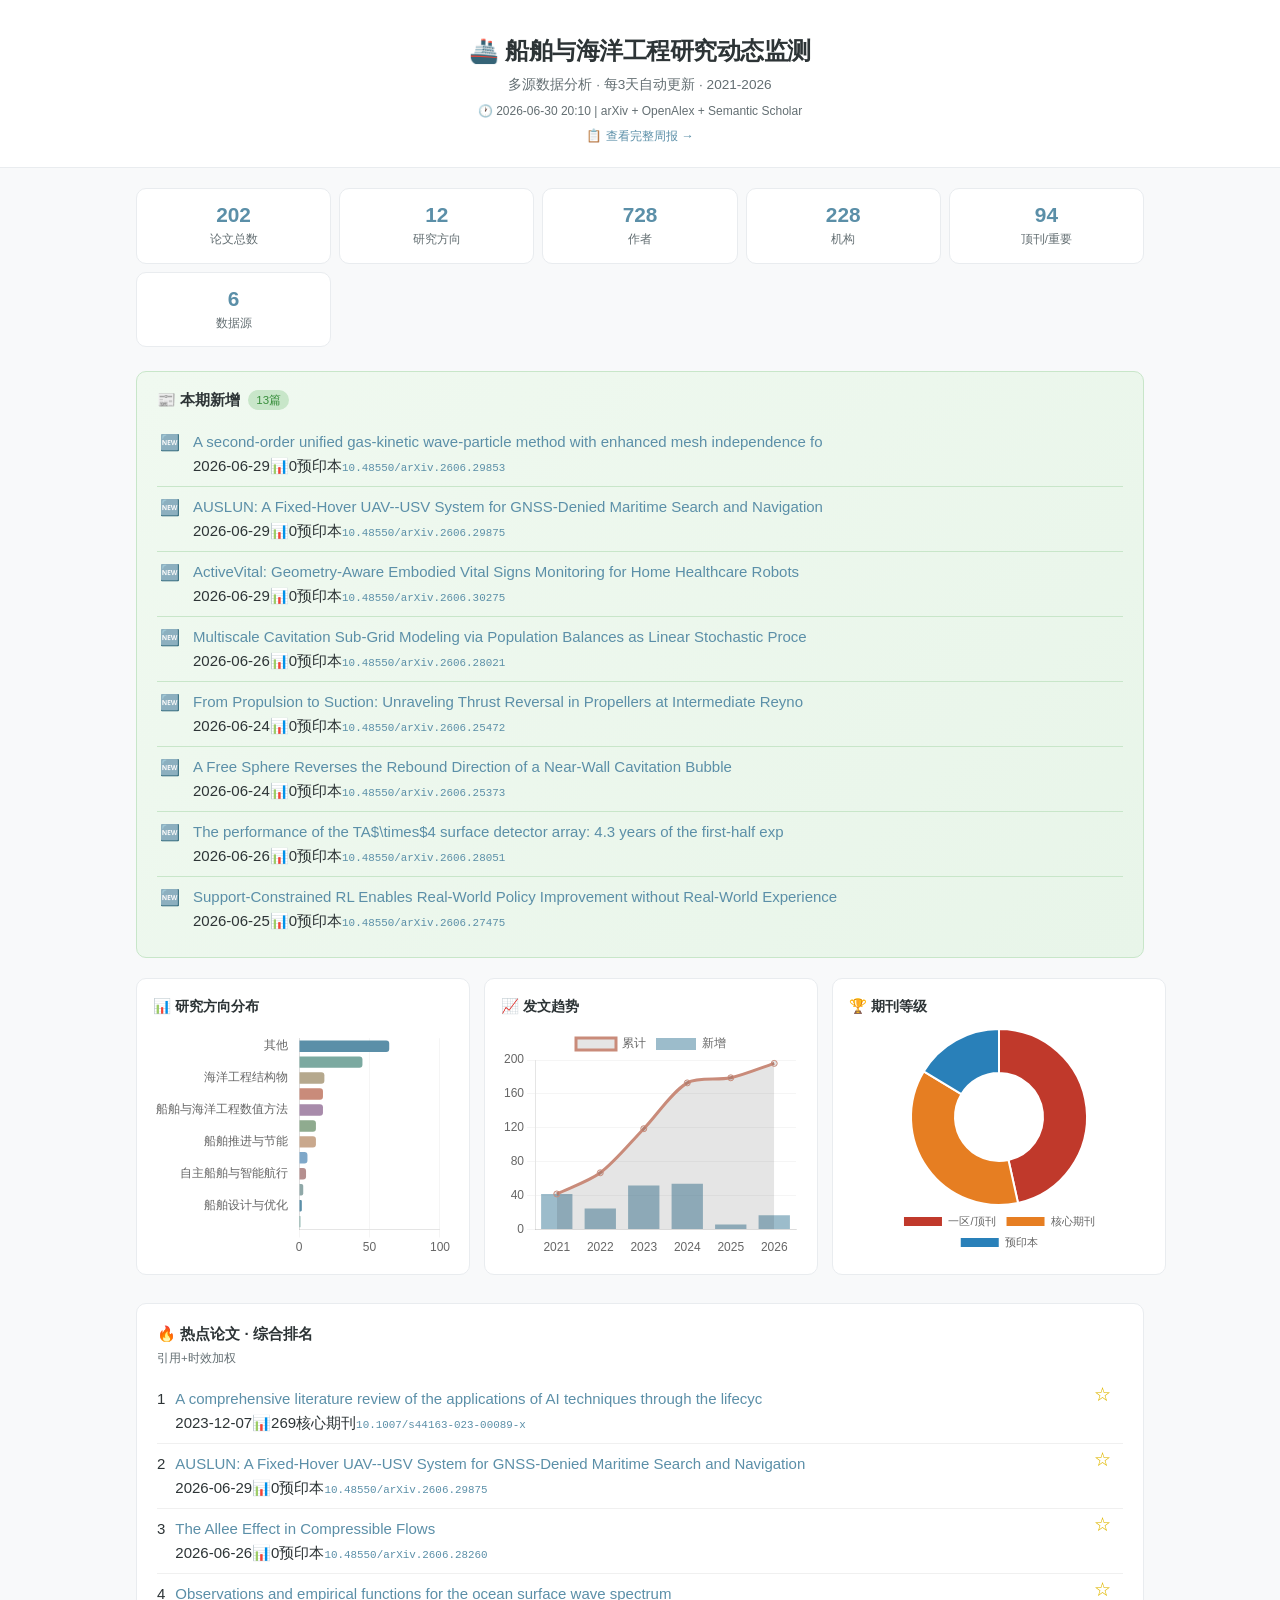
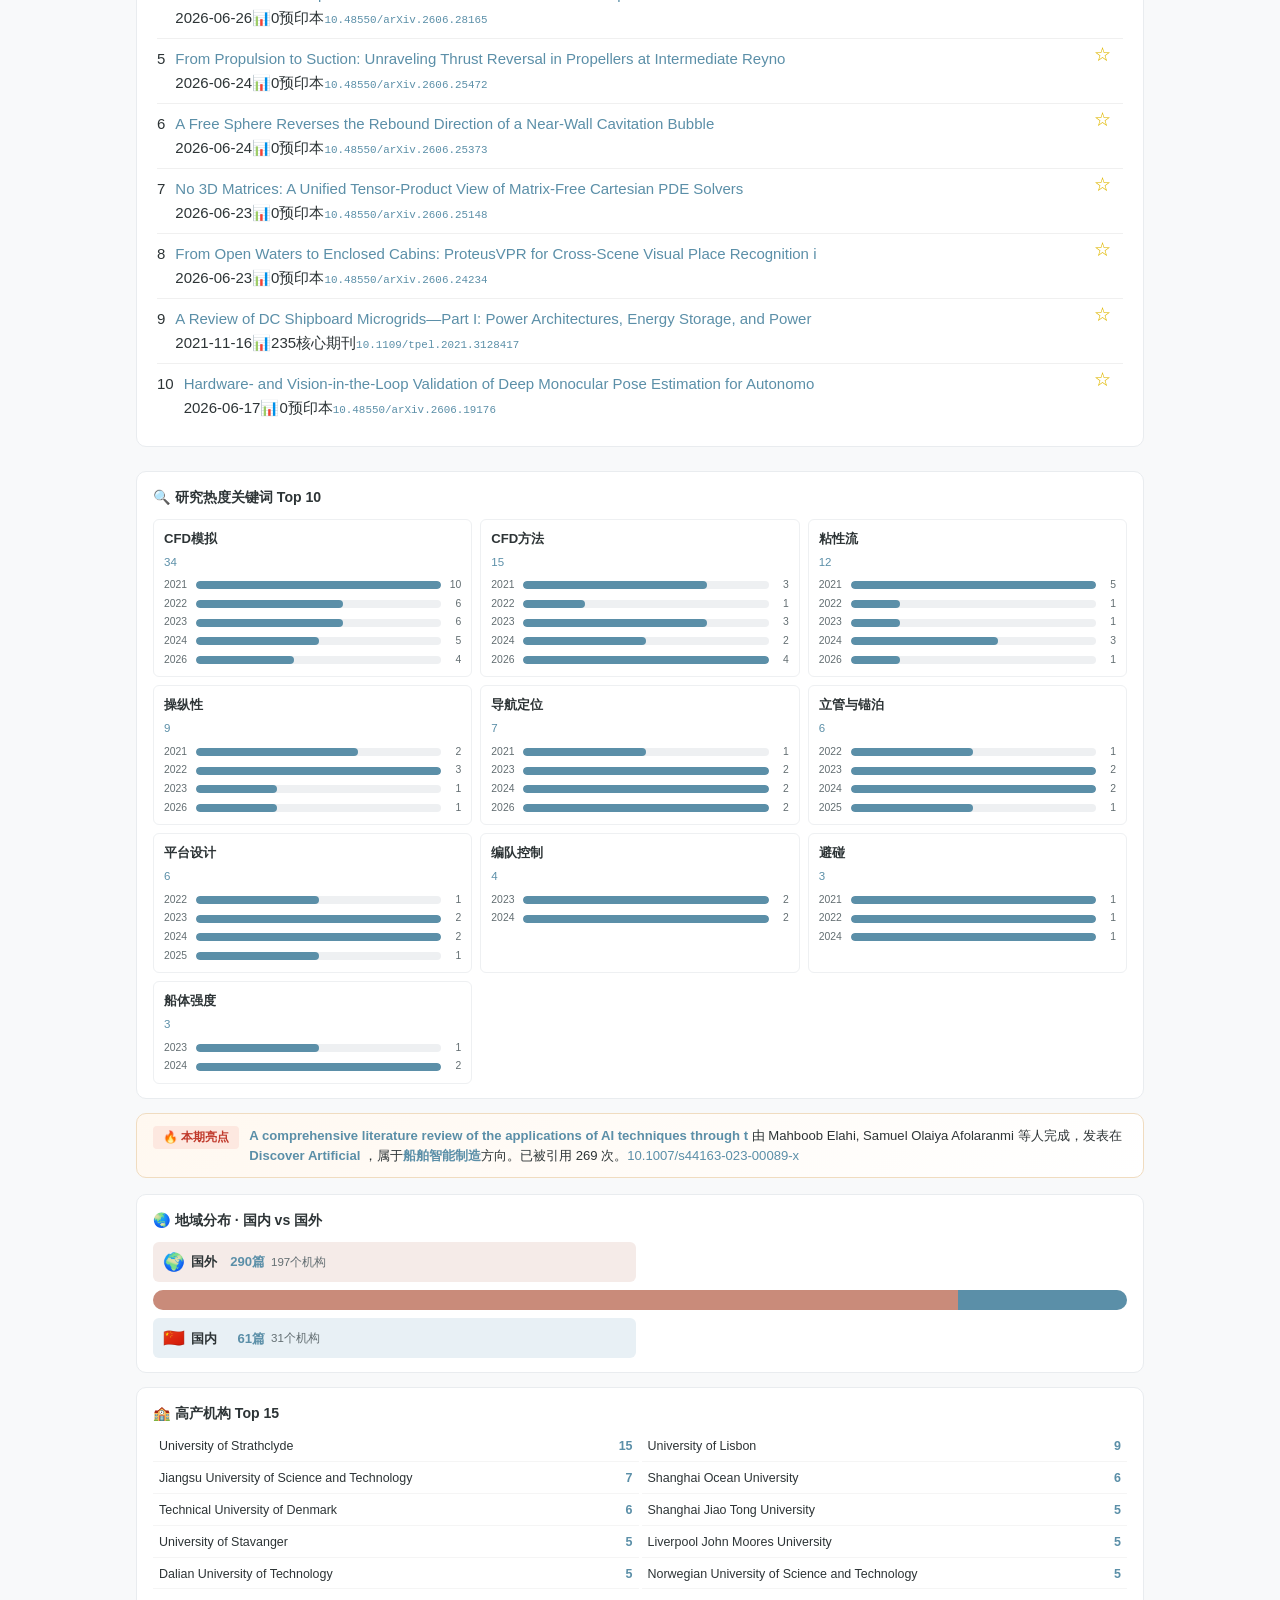
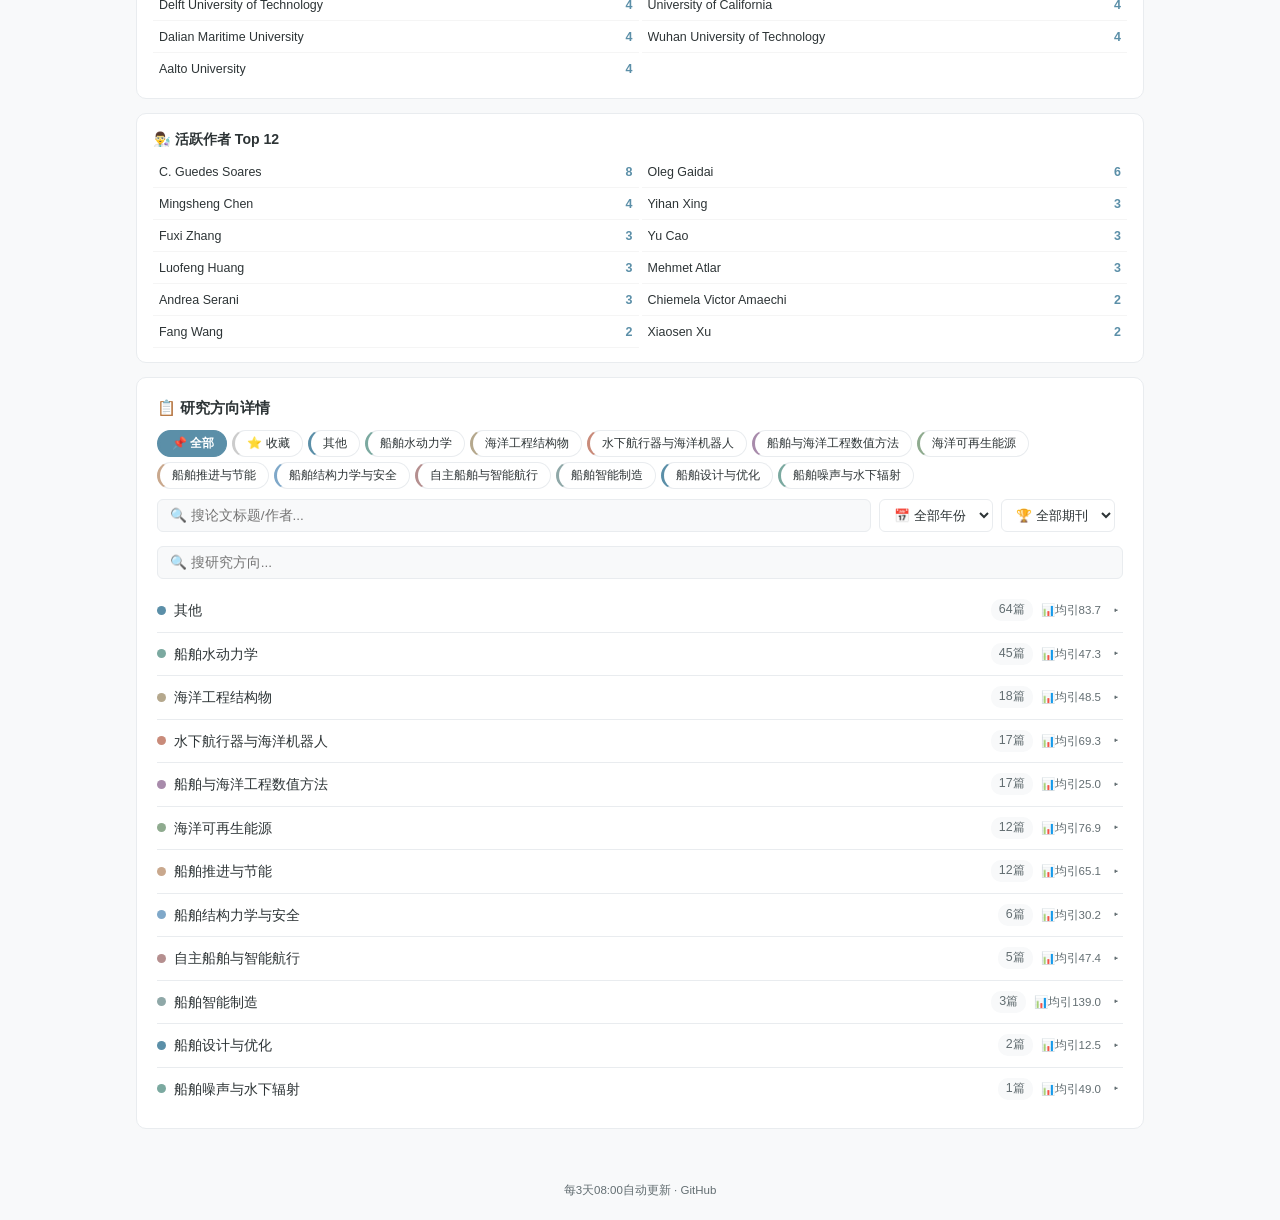
==== commit effb1c2e: "fix: keyword top 20→10, trend years 2021-2026" ====
--- a/index.html
+++ b/index.html
@@ -10,52 +10,52 @@
 <header>
 <h1>🚢 船舶与海洋工程研究动态监测</h1>
 <p class="sub">多源数据分析 · 每3天自动更新 · 2021-2026</p>
-<p class="meta">🕐 2026-06-29 16:15 | arXiv + OpenAlex + Semantic Scholar</p>
+<p class="meta">🕐 2026-06-30 20:10 | arXiv + OpenAlex + Semantic Scholar</p>
 <p style="text-align:center;font-size:.78rem;margin-top:6px"><a href="weekly.html">📋 查看完整周报 →</a></p>
 </header>
 <main>
-<div class="stats-row"><div class="sc"><span class="n">256</span><span class="l">论文总数</span></div><div class="sc"><span class="n">12</span><span class="l">研究方向</span></div><div class="sc"><span class="n">871</span><span class="l">作者</span></div><div class="sc"><span class="n">202</span><span class="l">机构</span></div><div class="sc"><span class="n">42</span><span class="l">顶刊/重要</span></div><div class="sc"><span class="n">2</span><span class="l">数据源</span></div></div>
-<section class="new-section"><h2>📰 本期新增 <span class="new-count">58篇</span></h2><div class="hp" data-pid="http://arxiv.org/abs/2606.28040v1"><span class="new-badge">🆕</span><div class="hp-b"><div class="hp-t"><a href="http://arxiv.org/abs/2606.28040v1" target="_blank">High-Order Asymptotic-Preserving Schemes for Kinetic Equations from Rarefied to Incompress</a></div><div class="hp-m"><span>2026-06-26</span><span class="ci">📊0</span><span class="rk">预印本</span><a href="https://doi.org/10.48550/arXiv.2606.28040" class="doi" target="_blank">10.48550/arXiv.2606.28040</a></div></div></div><div class="hp" data-pid="http://arxiv.org/abs/2606.27726v1"><span class="new-badge">🆕</span><div class="hp-b"><div class="hp-t"><a href="http://arxiv.org/abs/2606.27726v1" target="_blank">Analysis, thermodynamics, and a numeric solver for a pressure-temperature equilibrium clos</a></div><div class="hp-m"><span>2026-06-26</span><span class="ci">📊0</span><span class="rk">预印本</span><a href="https://doi.org/10.48550/arXiv.2606.27726" class="doi" target="_blank">10.48550/arXiv.2606.27726</a></div></div></div><div class="hp" data-pid="http://arxiv.org/abs/2606.27524v1"><span class="new-badge">🆕</span><div class="hp-b"><div class="hp-t"><a href="http://arxiv.org/abs/2606.27524v1" target="_blank">Quantitative interpretation of Brookfield DV3TLV measurements: shear rate conversion, corr</a></div><div class="hp-m"><span>2026-06-25</span><span class="ci">📊0</span><span class="rk">预印本</span><a href="https://doi.org/10.48550/arXiv.2606.27524" class="doi" target="_blank">10.48550/arXiv.2606.27524</a></div></div></div><div class="hp" data-pid="http://arxiv.org/abs/2606.27331v1"><span class="new-badge">🆕</span><div class="hp-b"><div class="hp-t"><a href="http://arxiv.org/abs/2606.27331v1" target="_blank">Unpinning of trapped oil droplets via non-resonant acoustic streaming in capillary tubes</a></div><div class="hp-m"><span>2026-06-25</span><span class="ci">📊0</span><span class="rk">预印本</span><a href="https://doi.org/10.48550/arXiv.2606.27331" class="doi" target="_blank">10.48550/arXiv.2606.27331</a></div></div></div><div class="hp" data-pid="http://arxiv.org/abs/2606.26953v1"><span class="new-badge">🆕</span><div class="hp-b"><div class="hp-t"><a href="http://arxiv.org/abs/2606.26953v1" target="_blank">Hydrodynamic theory of premixed flames under Darcy's law: Interfacial conditions and effec</a></div><div class="hp-m"><span>2026-06-25</span><span class="ci">📊0</span><span class="rk">预印本</span><a href="https://doi.org/10.48550/arXiv.2606.26953" class="doi" target="_blank">10.48550/arXiv.2606.26953</a></div></div></div><div class="hp" data-pid="http://arxiv.org/abs/2606.26353v1"><span class="new-badge">🆕</span><div class="hp-b"><div class="hp-t"><a href="http://arxiv.org/abs/2606.26353v1" target="_blank">Variational derivation of a moist thermal rotating shallow water model</a></div><div class="hp-m"><span>2026-06-24</span><span class="ci">📊0</span><span class="rk">预印本</span><a href="https://doi.org/10.48550/arXiv.2606.26353" class="doi" target="_blank">10.48550/arXiv.2606.26353</a></div></div></div><div class="hp" data-pid="http://arxiv.org/abs/2606.28021v1"><span class="new-badge">🆕</span><div class="hp-b"><div class="hp-t"><a href="http://arxiv.org/abs/2606.28021v1" target="_blank">Multiscale Cavitation Sub-Grid Modeling via Population Balances as Linear Stochastic Proce</a></div><div class="hp-m"><span>2026-06-26</span><span class="ci">📊0</span><span class="rk">预印本</span><a href="https://doi.org/10.48550/arXiv.2606.28021" class="doi" target="_blank">10.48550/arXiv.2606.28021</a></div></div></div><div class="hp" data-pid="http://arxiv.org/abs/2606.25945v1"><span class="new-badge">🆕</span><div class="hp-b"><div class="hp-t"><a href="http://arxiv.org/abs/2606.25945v1" target="_blank">A Methodology for Integrating Life Cycle Assessment into a Multidisciplinary Design Analys</a></div><div class="hp-m"><span>2026-06-24</span><span class="ci">📊0</span><span class="rk">预印本</span><a href="https://doi.org/10.48550/arXiv.2606.25945" class="doi" target="_blank">10.48550/arXiv.2606.25945</a></div></div></div></section>
+<div class="stats-row"><div class="sc"><span class="n">202</span><span class="l">论文总数</span></div><div class="sc"><span class="n">12</span><span class="l">研究方向</span></div><div class="sc"><span class="n">728</span><span class="l">作者</span></div><div class="sc"><span class="n">228</span><span class="l">机构</span></div><div class="sc"><span class="n">94</span><span class="l">顶刊/重要</span></div><div class="sc"><span class="n">6</span><span class="l">数据源</span></div></div>
+<section class="new-section"><h2>📰 本期新增 <span class="new-count">13篇</span></h2><div class="hp" data-pid="http://arxiv.org/abs/2606.29853v1"><span class="new-badge">🆕</span><div class="hp-b"><div class="hp-t"><a href="http://arxiv.org/abs/2606.29853v1" target="_blank">A second-order unified gas-kinetic wave-particle method with enhanced mesh independence fo</a></div><div class="hp-m"><span>2026-06-29</span><span class="ci">📊0</span><span class="rk">预印本</span><a href="https://doi.org/10.48550/arXiv.2606.29853" class="doi" target="_blank">10.48550/arXiv.2606.29853</a></div></div></div><div class="hp" data-pid="http://arxiv.org/abs/2606.29875v1"><span class="new-badge">🆕</span><div class="hp-b"><div class="hp-t"><a href="http://arxiv.org/abs/2606.29875v1" target="_blank">AUSLUN: A Fixed-Hover UAV--USV System for GNSS-Denied Maritime Search and Navigation</a></div><div class="hp-m"><span>2026-06-29</span><span class="ci">📊0</span><span class="rk">预印本</span><a href="https://doi.org/10.48550/arXiv.2606.29875" class="doi" target="_blank">10.48550/arXiv.2606.29875</a></div></div></div><div class="hp" data-pid="http://arxiv.org/abs/2606.30275v1"><span class="new-badge">🆕</span><div class="hp-b"><div class="hp-t"><a href="http://arxiv.org/abs/2606.30275v1" target="_blank">ActiveVital: Geometry-Aware Embodied Vital Signs Monitoring for Home Healthcare Robots</a></div><div class="hp-m"><span>2026-06-29</span><span class="ci">📊0</span><span class="rk">预印本</span><a href="https://doi.org/10.48550/arXiv.2606.30275" class="doi" target="_blank">10.48550/arXiv.2606.30275</a></div></div></div><div class="hp" data-pid="http://arxiv.org/abs/2606.28021v1"><span class="new-badge">🆕</span><div class="hp-b"><div class="hp-t"><a href="http://arxiv.org/abs/2606.28021v1" target="_blank">Multiscale Cavitation Sub-Grid Modeling via Population Balances as Linear Stochastic Proce</a></div><div class="hp-m"><span>2026-06-26</span><span class="ci">📊0</span><span class="rk">预印本</span><a href="https://doi.org/10.48550/arXiv.2606.28021" class="doi" target="_blank">10.48550/arXiv.2606.28021</a></div></div></div><div class="hp" data-pid="http://arxiv.org/abs/2606.25472v1"><span class="new-badge">🆕</span><div class="hp-b"><div class="hp-t"><a href="http://arxiv.org/abs/2606.25472v1" target="_blank">From Propulsion to Suction: Unraveling Thrust Reversal in Propellers at Intermediate Reyno</a></div><div class="hp-m"><span>2026-06-24</span><span class="ci">📊0</span><span class="rk">预印本</span><a href="https://doi.org/10.48550/arXiv.2606.25472" class="doi" target="_blank">10.48550/arXiv.2606.25472</a></div></div></div><div class="hp" data-pid="http://arxiv.org/abs/2606.25373v1"><span class="new-badge">🆕</span><div class="hp-b"><div class="hp-t"><a href="http://arxiv.org/abs/2606.25373v1" target="_blank">A Free Sphere Reverses the Rebound Direction of a Near-Wall Cavitation Bubble</a></div><div class="hp-m"><span>2026-06-24</span><span class="ci">📊0</span><span class="rk">预印本</span><a href="https://doi.org/10.48550/arXiv.2606.25373" class="doi" target="_blank">10.48550/arXiv.2606.25373</a></div></div></div><div class="hp" data-pid="http://arxiv.org/abs/2606.28051v1"><span class="new-badge">🆕</span><div class="hp-b"><div class="hp-t"><a href="http://arxiv.org/abs/2606.28051v1" target="_blank">The performance of the TA$\times$4 surface detector array: 4.3 years of the first-half exp</a></div><div class="hp-m"><span>2026-06-26</span><span class="ci">📊0</span><span class="rk">预印本</span><a href="https://doi.org/10.48550/arXiv.2606.28051" class="doi" target="_blank">10.48550/arXiv.2606.28051</a></div></div></div><div class="hp" data-pid="http://arxiv.org/abs/2606.27475v1"><span class="new-badge">🆕</span><div class="hp-b"><div class="hp-t"><a href="http://arxiv.org/abs/2606.27475v1" target="_blank">Support-Constrained RL Enables Real-World Policy Improvement without Real-World Experience</a></div><div class="hp-m"><span>2026-06-25</span><span class="ci">📊0</span><span class="rk">预印本</span><a href="https://doi.org/10.48550/arXiv.2606.27475" class="doi" target="_blank">10.48550/arXiv.2606.27475</a></div></div></div></section>
 <div class="charts-row">
 <div class="cc"><h2>📊 研究方向分布</h2><div class="cw"><canvas id="c1"></canvas></div></div>
 <div class="cc"><h2>📈 发文趋势</h2><div class="cw"><canvas id="c2"></canvas></div></div>
 <div class="cc"><h2>🏆 期刊等级</h2><div class="cw"><canvas id="c3"></canvas></div></div>
 </div>
-<section class="hot"><h2>🔥 热点论文 · 综合排名</h2><p class="hint">引用+时效加权</p><div class="hp" data-pid="https://doi.org/10.1021/acs.energyfuels.0c03685"><span class="hp-n">1</span><button class="bm-btn" onclick="toggleBm(this)" title="收藏">☆</button><div class="hp-b"><div class="hp-t"><a href="https://doi.org/10.1021/acs.energyfuels.0c03685" target="_blank">Review on Ammonia as a Potential Fuel: From Synthesis to Economics</a></div><div class="hp-m"><span>2021-02-28</span><span class="ci">📊1007</span><span class="rk">一区/顶刊</span><a href="https://doi.org/10.1021/acs.energyfuels.0c03685" class="doi" target="_blank">10.1021/acs.energyfuels.0c03685</a></div></div></div><div class="hp" data-pid="https://doi.org/10.1109/access.2021.3060863"><span class="hp-n">2</span><button class="bm-btn" onclick="toggleBm(this)" title="收藏">☆</button><div class="hp-b"><div class="hp-t"><a href="https://doi.org/10.1109/access.2021.3060863" target="_blank">The Role of AI, Machine Learning, and Big Data in Digital Twinning: A Systematic Literatur</a></div><div class="hp-m"><span>2021-01-01</span><span class="ci">📊570</span><span class="rk">核心期刊</span><a href="https://doi.org/10.1109/access.2021.3060863" class="doi" target="_blank">10.1109/access.2021.3060863</a></div></div></div><div class="hp" data-pid="https://doi.org/10.1002/maco.202213140"><span class="hp-n">3</span><button class="bm-btn" onclick="toggleBm(this)" title="收藏">☆</button><div class="hp-b"><div class="hp-t"><a href="https://doi.org/10.1002/maco.202213140" target="_blank">Corrosion challenges towards a sustainable society</a></div><div class="hp-m"><span>2022-07-07</span><span class="ci">📊299</span><span class="rk">核心期刊</span><a href="https://doi.org/10.1002/maco.202213140" class="doi" target="_blank">10.1002/maco.202213140</a></div></div></div><div class="hp" data-pid="https://doi.org/10.1007/s44163-023-00089-x"><span class="hp-n">4</span><button class="bm-btn" onclick="toggleBm(this)" title="收藏">☆</button><div class="hp-b"><div class="hp-t"><a href="https://doi.org/10.1007/s44163-023-00089-x" target="_blank">A comprehensive literature review of the applications of AI techniques through the lifecyc</a></div><div class="hp-m"><span>2023-12-07</span><span class="ci">📊269</span><span class="rk">核心期刊</span><a href="https://doi.org/10.1007/s44163-023-00089-x" class="doi" target="_blank">10.1007/s44163-023-00089-x</a></div></div></div><div class="hp" data-pid="http://arxiv.org/abs/2606.27914v1"><span class="hp-n">5</span><button class="bm-btn" onclick="toggleBm(this)" title="收藏">☆</button><div class="hp-b"><div class="hp-t"><a href="http://arxiv.org/abs/2606.27914v1" target="_blank">Drifting in the Future: Stabilizing Path Following Drifting on High-Latency Vehicle System</a></div><div class="hp-m"><span>2026-06-26</span><span class="ci">📊0</span><span class="rk">预印本</span><a href="https://doi.org/10.48550/arXiv.2606.27914" class="doi" target="_blank">10.48550/arXiv.2606.27914</a></div></div></div><div class="hp" data-pid="http://arxiv.org/abs/2606.27772v1"><span class="hp-n">6</span><button class="bm-btn" onclick="toggleBm(this)" title="收藏">☆</button><div class="hp-b"><div class="hp-t"><a href="http://arxiv.org/abs/2606.27772v1" target="_blank">An Embedded Real-Time License Plate Recognition System for Complex Traffic Scenes</a></div><div class="hp-m"><span>2026-06-26</span><span class="ci">📊0</span><span class="rk">预印本</span><a href="https://doi.org/10.48550/arXiv.2606.27772" class="doi" target="_blank">10.48550/arXiv.2606.27772</a></div></div></div><div class="hp" data-pid="http://arxiv.org/abs/2606.28260v1"><span class="hp-n">7</span><button class="bm-btn" onclick="toggleBm(this)" title="收藏">☆</button><div class="hp-b"><div class="hp-t"><a href="http://arxiv.org/abs/2606.28260v1" target="_blank">The Allee Effect in Compressible Flows</a></div><div class="hp-m"><span>2026-06-26</span><span class="ci">📊0</span><span class="rk">预印本</span><a href="https://doi.org/10.48550/arXiv.2606.28260" class="doi" target="_blank">10.48550/arXiv.2606.28260</a></div></div></div><div class="hp" data-pid="http://arxiv.org/abs/2606.28165v1"><span class="hp-n">8</span><button class="bm-btn" onclick="toggleBm(this)" title="收藏">☆</button><div class="hp-b"><div class="hp-t"><a href="http://arxiv.org/abs/2606.28165v1" target="_blank">Observations and empirical functions for the ocean surface wave spectrum</a></div><div class="hp-m"><span>2026-06-26</span><span class="ci">📊0</span><span class="rk">预印本</span><a href="https://doi.org/10.48550/arXiv.2606.28165" class="doi" target="_blank">10.48550/arXiv.2606.28165</a></div></div></div><div class="hp" data-pid="http://arxiv.org/abs/2606.25472v1"><span class="hp-n">9</span><button class="bm-btn" onclick="toggleBm(this)" title="收藏">☆</button><div class="hp-b"><div class="hp-t"><a href="http://arxiv.org/abs/2606.25472v1" target="_blank">From Propulsion to Suction: Unraveling Thrust Reversal in Propellers at Intermediate Reyno</a></div><div class="hp-m"><span>2026-06-24</span><span class="ci">📊0</span><span class="rk">预印本</span><a href="https://doi.org/10.48550/arXiv.2606.25472" class="doi" target="_blank">10.48550/arXiv.2606.25472</a></div></div></div><div class="hp" data-pid="http://arxiv.org/abs/2606.25373v1"><span class="hp-n">10</span><button class="bm-btn" onclick="toggleBm(this)" title="收藏">☆</button><div class="hp-b"><div class="hp-t"><a href="http://arxiv.org/abs/2606.25373v1" target="_blank">A Free Sphere Reverses the Rebound Direction of a Near-Wall Cavitation Bubble</a></div><div class="hp-m"><span>2026-06-24</span><span class="ci">📊0</span><span class="rk">预印本</span><a href="https://doi.org/10.48550/arXiv.2606.25373" class="doi" target="_blank">10.48550/arXiv.2606.25373</a></div></div></div></section>
-<section class="kw-section"><h2>🔍 研究热度关键词 Top 20</h2><div class="kw-grid"><div class="kw-item"><div class="kw-name">CFD模拟</div><div class="kw-count">61</div><div class="kw-trend"><div class="kw-bar"><span class="kw-y">2014</span><div class="kw-fill-w"><div class="kw-fill" style="width:11%"></div></div><span class="kw-c">2</span></div><div class="kw-bar"><span class="kw-y">2015</span><div class="kw-fill-w"><div class="kw-fill" style="width:5%"></div></div><span class="kw-c">1</span></div><div class="kw-bar"><span class="kw-y">2016</span><div class="kw-fill-w"><div class="kw-fill" style="width:17%"></div></div><span class="kw-c">3</span></div><div class="kw-bar"><span class="kw-y">2018</span><div class="kw-fill-w"><div class="kw-fill" style="width:5%"></div></div><span class="kw-c">1</span></div><div class="kw-bar"><span class="kw-y">2019</span><div class="kw-fill-w"><div class="kw-fill" style="width:5%"></div></div><span class="kw-c">1</span></div><div class="kw-bar"><span class="kw-y">2020</span><div class="kw-fill-w"><div class="kw-fill" style="width:5%"></div></div><span class="kw-c">1</span></div><div class="kw-bar"><span class="kw-y">2021</span><div class="kw-fill-w"><div class="kw-fill" style="width:64%"></div></div><span class="kw-c">11</span></div><div class="kw-bar"><span class="kw-y">2022</span><div class="kw-fill-w"><div class="kw-fill" style="width:52%"></div></div><span class="kw-c">9</span></div><div class="kw-bar"><span class="kw-y">2023</span><div class="kw-fill-w"><div class="kw-fill" style="width:41%"></div></div><span class="kw-c">7</span></div><div class="kw-bar"><span class="kw-y">2024</span><div class="kw-fill-w"><div class="kw-fill" style="width:29%"></div></div><span class="kw-c">5</span></div><div class="kw-bar"><span class="kw-y">2025</span><div class="kw-fill-w"><div class="kw-fill" style="width:17%"></div></div><span class="kw-c">3</span></div><div class="kw-bar"><span class="kw-y">2026</span><div class="kw-fill-w"><div class="kw-fill" style="width:100%"></div></div><span class="kw-c">17</span></div></div></div><div class="kw-item"><div class="kw-name">CFD方法</div><div class="kw-count">32</div><div class="kw-trend"><div class="kw-bar"><span class="kw-y">2014</span><div class="kw-fill-w"><div class="kw-fill" style="width:9%"></div></div><span class="kw-c">1</span></div><div class="kw-bar"><span class="kw-y">2017</span><div class="kw-fill-w"><div class="kw-fill" style="width:9%"></div></div><span class="kw-c">1</span></div><div class="kw-bar"><span class="kw-y">2021</span><div class="kw-fill-w"><div class="kw-fill" style="width:72%"></div></div><span class="kw-c">8</span></div><div class="kw-bar"><span class="kw-y">2022</span><div class="kw-fill-w"><div class="kw-fill" style="width:54%"></div></div><span class="kw-c">6</span></div><div class="kw-bar"><span class="kw-y">2023</span><div class="kw-fill-w"><div class="kw-fill" style="width:36%"></div></div><span class="kw-c">4</span></div><div class="kw-bar"><span class="kw-y">2024</span><div class="kw-fill-w"><div class="kw-fill" style="width:9%"></div></div><span class="kw-c">1</span></div><div class="kw-bar"><span class="kw-y">2026</span><div class="kw-fill-w"><div class="kw-fill" style="width:100%"></div></div><span class="kw-c">11</span></div></div></div><div class="kw-item"><div class="kw-name">粘性流</div><div class="kw-count">25</div><div class="kw-trend"><div class="kw-bar"><span class="kw-y">2012</span><div class="kw-fill-w"><div class="kw-fill" style="width:11%"></div></div><span class="kw-c">1</span></div><div class="kw-bar"><span class="kw-y">2016</span><div class="kw-fill-w"><div class="kw-fill" style="width:11%"></div></div><span class="kw-c">1</span></div><div class="kw-bar"><span class="kw-y">2019</span><div class="kw-fill-w"><div class="kw-fill" style="width:11%"></div></div><span class="kw-c">1</span></div><div class="kw-bar"><span class="kw-y">2021</span><div class="kw-fill-w"><div class="kw-fill" style="width:55%"></div></div><span class="kw-c">5</span></div><div class="kw-bar"><span class="kw-y">2022</span><div class="kw-fill-w"><div class="kw-fill" style="width:11%"></div></div><span class="kw-c">1</span></div><div class="kw-bar"><span class="kw-y">2023</span><div class="kw-fill-w"><div class="kw-fill" style="width:22%"></div></div><span class="kw-c">2</span></div><div class="kw-bar"><span class="kw-y">2024</span><div class="kw-fill-w"><div class="kw-fill" style="width:44%"></div></div><span class="kw-c">4</span></div><div class="kw-bar"><span class="kw-y">2025</span><div class="kw-fill-w"><div class="kw-fill" style="width:11%"></div></div><span class="kw-c">1</span></div><div class="kw-bar"><span class="kw-y">2026</span><div class="kw-fill-w"><div class="kw-fill" style="width:100%"></div></div><span class="kw-c">9</span></div></div></div><div class="kw-item"><div class="kw-name">导航定位</div><div class="kw-count">21</div><div class="kw-trend"><div class="kw-bar"><span class="kw-y">2018</span><div class="kw-fill-w"><div class="kw-fill" style="width:14%"></div></div><span class="kw-c">1</span></div><div class="kw-bar"><span class="kw-y">2020</span><div class="kw-fill-w"><div class="kw-fill" style="width:14%"></div></div><span class="kw-c">1</span></div><div class="kw-bar"><span class="kw-y">2021</span><div class="kw-fill-w"><div class="kw-fill" style="width:28%"></div></div><span class="kw-c">2</span></div><div class="kw-bar"><span class="kw-y">2022</span><div class="kw-fill-w"><div class="kw-fill" style="width:42%"></div></div><span class="kw-c">3</span></div><div class="kw-bar"><span class="kw-y">2023</span><div class="kw-fill-w"><div class="kw-fill" style="width:28%"></div></div><span class="kw-c">2</span></div><div class="kw-bar"><span class="kw-y">2024</span><div class="kw-fill-w"><div class="kw-fill" style="width:57%"></div></div><span class="kw-c">4</span></div><div class="kw-bar"><span class="kw-y">2025</span><div class="kw-fill-w"><div class="kw-fill" style="width:14%"></div></div><span class="kw-c">1</span></div><div class="kw-bar"><span class="kw-y">2026</span><div class="kw-fill-w"><div class="kw-fill" style="width:100%"></div></div><span class="kw-c">7</span></div></div></div><div class="kw-item"><div class="kw-name">编队控制</div><div class="kw-count">11</div><div class="kw-trend"><div class="kw-bar"><span class="kw-y">2021</span><div class="kw-fill-w"><div class="kw-fill" style="width:33%"></div></div><span class="kw-c">1</span></div><div class="kw-bar"><span class="kw-y">2022</span><div class="kw-fill-w"><div class="kw-fill" style="width:66%"></div></div><span class="kw-c">2</span></div><div class="kw-bar"><span class="kw-y">2023</span><div class="kw-fill-w"><div class="kw-fill" style="width:66%"></div></div><span class="kw-c">2</span></div><div class="kw-bar"><span class="kw-y">2024</span><div class="kw-fill-w"><div class="kw-fill" style="width:100%"></div></div><span class="kw-c">3</span></div><div class="kw-bar"><span class="kw-y">2026</span><div class="kw-fill-w"><div class="kw-fill" style="width:100%"></div></div><span class="kw-c">3</span></div></div></div><div class="kw-item"><div class="kw-name">操纵性</div><div class="kw-count">11</div><div class="kw-trend"><div class="kw-bar"><span class="kw-y">2016</span><div class="kw-fill-w"><div class="kw-fill" style="width:50%"></div></div><span class="kw-c">2</span></div><div class="kw-bar"><span class="kw-y">2020</span><div class="kw-fill-w"><div class="kw-fill" style="width:25%"></div></div><span class="kw-c">1</span></div><div class="kw-bar"><span class="kw-y">2021</span><div class="kw-fill-w"><div class="kw-fill" style="width:50%"></div></div><span class="kw-c">2</span></div><div class="kw-bar"><span class="kw-y">2022</span><div class="kw-fill-w"><div class="kw-fill" style="width:100%"></div></div><span class="kw-c">4</span></div><div class="kw-bar"><span class="kw-y">2026</span><div class="kw-fill-w"><div class="kw-fill" style="width:50%"></div></div><span class="kw-c">2</span></div></div></div><div class="kw-item"><div class="kw-name">SPH</div><div class="kw-count">5</div><div class="kw-trend"><div class="kw-bar"><span class="kw-y">2021</span><div class="kw-fill-w"><div class="kw-fill" style="width:25%"></div></div><span class="kw-c">1</span></div><div class="kw-bar"><span class="kw-y">2026</span><div class="kw-fill-w"><div class="kw-fill" style="width:100%"></div></div><span class="kw-c">4</span></div></div></div><div class="kw-item"><div class="kw-name">损伤检测</div><div class="kw-count">4</div><div class="kw-trend"><div class="kw-bar"><span class="kw-y">2022</span><div class="kw-fill-w"><div class="kw-fill" style="width:100%"></div></div><span class="kw-c">2</span></div><div class="kw-bar"><span class="kw-y">2023</span><div class="kw-fill-w"><div class="kw-fill" style="width:50%"></div></div><span class="kw-c">1</span></div><div class="kw-bar"><span class="kw-y">2025</span><div class="kw-fill-w"><div class="kw-fill" style="width:50%"></div></div><span class="kw-c">1</span></div></div></div><div class="kw-item"><div class="kw-name">能量管理</div><div class="kw-count">4</div><div class="kw-trend"><div class="kw-bar"><span class="kw-y">2021</span><div class="kw-fill-w"><div class="kw-fill" style="width:50%"></div></div><span class="kw-c">1</span></div><div class="kw-bar"><span class="kw-y">2022</span><div class="kw-fill-w"><div class="kw-fill" style="width:100%"></div></div><span class="kw-c">2</span></div><div class="kw-bar"><span class="kw-y">2026</span><div class="kw-fill-w"><div class="kw-fill" style="width:50%"></div></div><span class="kw-c">1</span></div></div></div><div class="kw-item"><div class="kw-name">避碰</div><div class="kw-count">3</div><div class="kw-trend"><div class="kw-bar"><span class="kw-y">2021</span><div class="kw-fill-w"><div class="kw-fill" style="width:100%"></div></div><span class="kw-c">2</span></div><div class="kw-bar"><span class="kw-y">2022</span><div class="kw-fill-w"><div class="kw-fill" style="width:50%"></div></div><span class="kw-c">1</span></div></div></div><div class="kw-item"><div class="kw-name">节能装置</div><div class="kw-count">3</div><div class="kw-trend"><div class="kw-bar"><span class="kw-y">2021</span><div class="kw-fill-w"><div class="kw-fill" style="width:100%"></div></div><span class="kw-c">1</span></div><div class="kw-bar"><span class="kw-y">2022</span><div class="kw-fill-w"><div class="kw-fill" style="width:100%"></div></div><span class="kw-c">1</span></div><div class="kw-bar"><span class="kw-y">2026</span><div class="kw-fill-w"><div class="kw-fill" style="width:100%"></div></div><span class="kw-c">1</span></div></div></div><div class="kw-item"><div class="kw-name">螺旋桨设计</div><div class="kw-count">3</div><div class="kw-trend"><div class="kw-bar"><span class="kw-y">2021</span><div class="kw-fill-w"><div class="kw-fill" style="width:100%"></div></div><span class="kw-c">3</span></div></div></div><div class="kw-item"><div class="kw-name">水下抓取</div><div class="kw-count">2</div><div class="kw-trend"><div class="kw-bar"><span class="kw-y">2024</span><div class="kw-fill-w"><div class="kw-fill" style="width:100%"></div></div><span class="kw-c">1</span></div><div class="kw-bar"><span class="kw-y">2026</span><div class="kw-fill-w"><div class="kw-fill" style="width:100%"></div></div><span class="kw-c">1</span></div></div></div><div class="kw-item"><div class="kw-name">路径规划</div><div class="kw-count">2</div><div class="kw-trend"><div class="kw-bar"><span class="kw-y">2021</span><div class="kw-fill-w"><div class="kw-fill" style="width:100%"></div></div><span class="kw-c">1</span></div><div class="kw-bar"><span class="kw-y">2022</span><div class="kw-fill-w"><div class="kw-fill" style="width:100%"></div></div><span class="kw-c">1</span></div></div></div><div class="kw-item"><div class="kw-name">替代燃料</div><div class="kw-count">2</div><div class="kw-trend"><div class="kw-bar"><span class="kw-y">2022</span><div class="kw-fill-w"><div class="kw-fill" style="width:100%"></div></div><span class="kw-c">1</span></div><div class="kw-bar"><span class="kw-y">2023</span><div class="kw-fill-w"><div class="kw-fill" style="width:100%"></div></div><span class="kw-c">1</span></div></div></div><div class="kw-item"><div class="kw-name">排放控制</div><div class="kw-count">2</div><div class="kw-trend"><div class="kw-bar"><span class="kw-y">2022</span><div class="kw-fill-w"><div class="kw-fill" style="width:100%"></div></div><span class="kw-c">1</span></div><div class="kw-bar"><span class="kw-y">2023</span><div class="kw-fill-w"><div class="kw-fill" style="width:100%"></div></div><span class="kw-c">1</span></div></div></div><div class="kw-item"><div class="kw-name">耐波性</div><div class="kw-count">2</div><div class="kw-trend"><div class="kw-bar"><span class="kw-y">2022</span><div class="kw-fill-w"><div class="kw-fill" style="width:100%"></div></div><span class="kw-c">2</span></div></div></div><div class="kw-item"><div class="kw-name">兴波阻力</div><div class="kw-count">1</div><div class="kw-trend"><div class="kw-bar"><span class="kw-y">2024</span><div class="kw-fill-w"><div class="kw-fill" style="width:100%"></div></div><span class="kw-c">1</span></div></div></div><div class="kw-item"><div class="kw-name">有限元</div><div class="kw-count">1</div><div class="kw-trend"><div class="kw-bar"><span class="kw-y">2026</span><div class="kw-fill-w"><div class="kw-fill" style="width:100%"></div></div><span class="kw-c">1</span></div></div></div><div class="kw-item"><div class="kw-name">混合动力</div><div class="kw-count">1</div><div class="kw-trend"><div class="kw-bar"><span class="kw-y">2022</span><div class="kw-fill-w"><div class="kw-fill" style="width:100%"></div></div><span class="kw-c">1</span></div></div></div></div></section>
-<div class="hl"><span class="hl-badge">🔥 本期亮点</span><span class="hl-txt"><b><a href="https://doi.org/10.1021/acs.energyfuels.0c03685" target="_blank">Review on Ammonia as a Potential Fuel: From Synthesis to Economics</a></b> 由 Agustín Valera-Medina, F. Amer-Hatem 等人完成，发表在 <b>Energy & Fuels</b>，属于<b>船舶与海洋工程数值方法</b>方向。已被引用 1007 次。<a href="https://doi.org/10.1021/acs.energyfuels.0c03685">10.1021/acs.energyfuels.0c0368</a></span></div>
-<section class="country-s"><h2>🌏 地域分布 · 国内 vs 国外</h2><div class="country-grid"><div class="cg-item intl"><span class="cg-flag">🌍</span><span class="cg-name">国外</span><span class="cg-count">240篇</span><span class="cg-insts">186个机构</span></div><div class="country-bar-inner"><div class="cbar intl" style="width:100.0%"></div><div class="cbar cn" style="width:8.8%"></div></div><div class="cg-item cn"><span class="cg-flag">🇨🇳</span><span class="cg-name">国内</span><span class="cg-count">21篇</span><span class="cg-insts">16个机构</span></div></div></section>
-<section class="ai-s"><h2>🏫 高产机构 Top 15</h2><div class="ai-l"><div class="ai-item"><span class="ai-name">University of Strathclyde</span><span class="ai-count">14</span></div>
-<div class="ai-item"><span class="ai-name">University of Lisbon</span><span class="ai-count">7</span></div>
-<div class="ai-item"><span class="ai-name">Norwegian University of Science and Technology</span><span class="ai-count">4</span></div>
-<div class="ai-item"><span class="ai-name">Aalto University</span><span class="ai-count">3</span></div>
-<div class="ai-item"><span class="ai-name">Brno University of Technology</span><span class="ai-count">3</span></div>
-<div class="ai-item"><span class="ai-name">Wuhan University of Technology</span><span class="ai-count">3</span></div>
-<div class="ai-item"><span class="ai-name">University of California</span><span class="ai-count">3</span></div>
-<div class="ai-item"><span class="ai-name">University of Trieste</span><span class="ai-count">3</span></div>
-<div class="ai-item"><span class="ai-name">Chinese Academy of Sciences</span><span class="ai-count">3</span></div>
-<div class="ai-item"><span class="ai-name">Seoul National University</span><span class="ai-count">3</span></div>
-<div class="ai-item"><span class="ai-name">National Research Council</span><span class="ai-count">3</span></div>
-<div class="ai-item"><span class="ai-name">University of Genoa</span><span class="ai-count">3</span></div>
-<div class="ai-item"><span class="ai-name">Aalborg University</span><span class="ai-count">2</span></div>
-<div class="ai-item"><span class="ai-name">Alexandria University</span><span class="ai-count">2</span></div>
-<div class="ai-item"><span class="ai-name">Zhejiang University</span><span class="ai-count">2</span></div>
+<section class="hot"><h2>🔥 热点论文 · 综合排名</h2><p class="hint">引用+时效加权</p><div class="hp" data-pid="https://doi.org/10.1007/s44163-023-00089-x"><span class="hp-n">1</span><button class="bm-btn" onclick="toggleBm(this)" title="收藏">☆</button><div class="hp-b"><div class="hp-t"><a href="https://doi.org/10.1007/s44163-023-00089-x" target="_blank">A comprehensive literature review of the applications of AI techniques through the lifecyc</a></div><div class="hp-m"><span>2023-12-07</span><span class="ci">📊269</span><span class="rk">核心期刊</span><a href="https://doi.org/10.1007/s44163-023-00089-x" class="doi" target="_blank">10.1007/s44163-023-00089-x</a></div></div></div><div class="hp" data-pid="http://arxiv.org/abs/2606.29875v1"><span class="hp-n">2</span><button class="bm-btn" onclick="toggleBm(this)" title="收藏">☆</button><div class="hp-b"><div class="hp-t"><a href="http://arxiv.org/abs/2606.29875v1" target="_blank">AUSLUN: A Fixed-Hover UAV--USV System for GNSS-Denied Maritime Search and Navigation</a></div><div class="hp-m"><span>2026-06-29</span><span class="ci">📊0</span><span class="rk">预印本</span><a href="https://doi.org/10.48550/arXiv.2606.29875" class="doi" target="_blank">10.48550/arXiv.2606.29875</a></div></div></div><div class="hp" data-pid="http://arxiv.org/abs/2606.28260v1"><span class="hp-n">3</span><button class="bm-btn" onclick="toggleBm(this)" title="收藏">☆</button><div class="hp-b"><div class="hp-t"><a href="http://arxiv.org/abs/2606.28260v1" target="_blank">The Allee Effect in Compressible Flows</a></div><div class="hp-m"><span>2026-06-26</span><span class="ci">📊0</span><span class="rk">预印本</span><a href="https://doi.org/10.48550/arXiv.2606.28260" class="doi" target="_blank">10.48550/arXiv.2606.28260</a></div></div></div><div class="hp" data-pid="http://arxiv.org/abs/2606.28165v1"><span class="hp-n">4</span><button class="bm-btn" onclick="toggleBm(this)" title="收藏">☆</button><div class="hp-b"><div class="hp-t"><a href="http://arxiv.org/abs/2606.28165v1" target="_blank">Observations and empirical functions for the ocean surface wave spectrum</a></div><div class="hp-m"><span>2026-06-26</span><span class="ci">📊0</span><span class="rk">预印本</span><a href="https://doi.org/10.48550/arXiv.2606.28165" class="doi" target="_blank">10.48550/arXiv.2606.28165</a></div></div></div><div class="hp" data-pid="http://arxiv.org/abs/2606.25472v1"><span class="hp-n">5</span><button class="bm-btn" onclick="toggleBm(this)" title="收藏">☆</button><div class="hp-b"><div class="hp-t"><a href="http://arxiv.org/abs/2606.25472v1" target="_blank">From Propulsion to Suction: Unraveling Thrust Reversal in Propellers at Intermediate Reyno</a></div><div class="hp-m"><span>2026-06-24</span><span class="ci">📊0</span><span class="rk">预印本</span><a href="https://doi.org/10.48550/arXiv.2606.25472" class="doi" target="_blank">10.48550/arXiv.2606.25472</a></div></div></div><div class="hp" data-pid="http://arxiv.org/abs/2606.25373v1"><span class="hp-n">6</span><button class="bm-btn" onclick="toggleBm(this)" title="收藏">☆</button><div class="hp-b"><div class="hp-t"><a href="http://arxiv.org/abs/2606.25373v1" target="_blank">A Free Sphere Reverses the Rebound Direction of a Near-Wall Cavitation Bubble</a></div><div class="hp-m"><span>2026-06-24</span><span class="ci">📊0</span><span class="rk">预印本</span><a href="https://doi.org/10.48550/arXiv.2606.25373" class="doi" target="_blank">10.48550/arXiv.2606.25373</a></div></div></div><div class="hp" data-pid="http://arxiv.org/abs/2606.25148v1"><span class="hp-n">7</span><button class="bm-btn" onclick="toggleBm(this)" title="收藏">☆</button><div class="hp-b"><div class="hp-t"><a href="http://arxiv.org/abs/2606.25148v1" target="_blank">No 3D Matrices: A Unified Tensor-Product View of Matrix-Free Cartesian PDE Solvers</a></div><div class="hp-m"><span>2026-06-23</span><span class="ci">📊0</span><span class="rk">预印本</span><a href="https://doi.org/10.48550/arXiv.2606.25148" class="doi" target="_blank">10.48550/arXiv.2606.25148</a></div></div></div><div class="hp" data-pid="http://arxiv.org/abs/2606.24234v1"><span class="hp-n">8</span><button class="bm-btn" onclick="toggleBm(this)" title="收藏">☆</button><div class="hp-b"><div class="hp-t"><a href="http://arxiv.org/abs/2606.24234v1" target="_blank">From Open Waters to Enclosed Cabins: ProteusVPR for Cross-Scene Visual Place Recognition i</a></div><div class="hp-m"><span>2026-06-23</span><span class="ci">📊0</span><span class="rk">预印本</span><a href="https://doi.org/10.48550/arXiv.2606.24234" class="doi" target="_blank">10.48550/arXiv.2606.24234</a></div></div></div><div class="hp" data-pid="https://doi.org/10.1109/tpel.2021.3128417"><span class="hp-n">9</span><button class="bm-btn" onclick="toggleBm(this)" title="收藏">☆</button><div class="hp-b"><div class="hp-t"><a href="https://doi.org/10.1109/tpel.2021.3128417" target="_blank">A Review of DC Shipboard Microgrids—Part I: Power Architectures, Energy Storage, and Power</a></div><div class="hp-m"><span>2021-11-16</span><span class="ci">📊235</span><span class="rk">核心期刊</span><a href="https://doi.org/10.1109/tpel.2021.3128417" class="doi" target="_blank">10.1109/tpel.2021.3128417</a></div></div></div><div class="hp" data-pid="http://arxiv.org/abs/2606.19176v1"><span class="hp-n">10</span><button class="bm-btn" onclick="toggleBm(this)" title="收藏">☆</button><div class="hp-b"><div class="hp-t"><a href="http://arxiv.org/abs/2606.19176v1" target="_blank">Hardware- and Vision-in-the-Loop Validation of Deep Monocular Pose Estimation for Autonomo</a></div><div class="hp-m"><span>2026-06-17</span><span class="ci">📊0</span><span class="rk">预印本</span><a href="https://doi.org/10.48550/arXiv.2606.19176" class="doi" target="_blank">10.48550/arXiv.2606.19176</a></div></div></div></section>
+<section class="kw-section"><h2>🔍 研究热度关键词 Top 10</h2><div class="kw-grid"><div class="kw-item"><div class="kw-name">CFD模拟</div><div class="kw-count">34</div><div class="kw-trend"><div class="kw-bar"><span class="kw-y">2021</span><div class="kw-fill-w"><div class="kw-fill" style="width:100%"></div></div><span class="kw-c">10</span></div><div class="kw-bar"><span class="kw-y">2022</span><div class="kw-fill-w"><div class="kw-fill" style="width:60%"></div></div><span class="kw-c">6</span></div><div class="kw-bar"><span class="kw-y">2023</span><div class="kw-fill-w"><div class="kw-fill" style="width:60%"></div></div><span class="kw-c">6</span></div><div class="kw-bar"><span class="kw-y">2024</span><div class="kw-fill-w"><div class="kw-fill" style="width:50%"></div></div><span class="kw-c">5</span></div><div class="kw-bar"><span class="kw-y">2026</span><div class="kw-fill-w"><div class="kw-fill" style="width:40%"></div></div><span class="kw-c">4</span></div></div></div><div class="kw-item"><div class="kw-name">CFD方法</div><div class="kw-count">15</div><div class="kw-trend"><div class="kw-bar"><span class="kw-y">2021</span><div class="kw-fill-w"><div class="kw-fill" style="width:75%"></div></div><span class="kw-c">3</span></div><div class="kw-bar"><span class="kw-y">2022</span><div class="kw-fill-w"><div class="kw-fill" style="width:25%"></div></div><span class="kw-c">1</span></div><div class="kw-bar"><span class="kw-y">2023</span><div class="kw-fill-w"><div class="kw-fill" style="width:75%"></div></div><span class="kw-c">3</span></div><div class="kw-bar"><span class="kw-y">2024</span><div class="kw-fill-w"><div class="kw-fill" style="width:50%"></div></div><span class="kw-c">2</span></div><div class="kw-bar"><span class="kw-y">2026</span><div class="kw-fill-w"><div class="kw-fill" style="width:100%"></div></div><span class="kw-c">4</span></div></div></div><div class="kw-item"><div class="kw-name">粘性流</div><div class="kw-count">12</div><div class="kw-trend"><div class="kw-bar"><span class="kw-y">2021</span><div class="kw-fill-w"><div class="kw-fill" style="width:100%"></div></div><span class="kw-c">5</span></div><div class="kw-bar"><span class="kw-y">2022</span><div class="kw-fill-w"><div class="kw-fill" style="width:20%"></div></div><span class="kw-c">1</span></div><div class="kw-bar"><span class="kw-y">2023</span><div class="kw-fill-w"><div class="kw-fill" style="width:20%"></div></div><span class="kw-c">1</span></div><div class="kw-bar"><span class="kw-y">2024</span><div class="kw-fill-w"><div class="kw-fill" style="width:60%"></div></div><span class="kw-c">3</span></div><div class="kw-bar"><span class="kw-y">2026</span><div class="kw-fill-w"><div class="kw-fill" style="width:20%"></div></div><span class="kw-c">1</span></div></div></div><div class="kw-item"><div class="kw-name">操纵性</div><div class="kw-count">9</div><div class="kw-trend"><div class="kw-bar"><span class="kw-y">2021</span><div class="kw-fill-w"><div class="kw-fill" style="width:66%"></div></div><span class="kw-c">2</span></div><div class="kw-bar"><span class="kw-y">2022</span><div class="kw-fill-w"><div class="kw-fill" style="width:100%"></div></div><span class="kw-c">3</span></div><div class="kw-bar"><span class="kw-y">2023</span><div class="kw-fill-w"><div class="kw-fill" style="width:33%"></div></div><span class="kw-c">1</span></div><div class="kw-bar"><span class="kw-y">2026</span><div class="kw-fill-w"><div class="kw-fill" style="width:33%"></div></div><span class="kw-c">1</span></div></div></div><div class="kw-item"><div class="kw-name">导航定位</div><div class="kw-count">7</div><div class="kw-trend"><div class="kw-bar"><span class="kw-y">2021</span><div class="kw-fill-w"><div class="kw-fill" style="width:50%"></div></div><span class="kw-c">1</span></div><div class="kw-bar"><span class="kw-y">2023</span><div class="kw-fill-w"><div class="kw-fill" style="width:100%"></div></div><span class="kw-c">2</span></div><div class="kw-bar"><span class="kw-y">2024</span><div class="kw-fill-w"><div class="kw-fill" style="width:100%"></div></div><span class="kw-c">2</span></div><div class="kw-bar"><span class="kw-y">2026</span><div class="kw-fill-w"><div class="kw-fill" style="width:100%"></div></div><span class="kw-c">2</span></div></div></div><div class="kw-item"><div class="kw-name">立管与锚泊</div><div class="kw-count">6</div><div class="kw-trend"><div class="kw-bar"><span class="kw-y">2022</span><div class="kw-fill-w"><div class="kw-fill" style="width:50%"></div></div><span class="kw-c">1</span></div><div class="kw-bar"><span class="kw-y">2023</span><div class="kw-fill-w"><div class="kw-fill" style="width:100%"></div></div><span class="kw-c">2</span></div><div class="kw-bar"><span class="kw-y">2024</span><div class="kw-fill-w"><div class="kw-fill" style="width:100%"></div></div><span class="kw-c">2</span></div><div class="kw-bar"><span class="kw-y">2025</span><div class="kw-fill-w"><div class="kw-fill" style="width:50%"></div></div><span class="kw-c">1</span></div></div></div><div class="kw-item"><div class="kw-name">平台设计</div><div class="kw-count">6</div><div class="kw-trend"><div class="kw-bar"><span class="kw-y">2022</span><div class="kw-fill-w"><div class="kw-fill" style="width:50%"></div></div><span class="kw-c">1</span></div><div class="kw-bar"><span class="kw-y">2023</span><div class="kw-fill-w"><div class="kw-fill" style="width:100%"></div></div><span class="kw-c">2</span></div><div class="kw-bar"><span class="kw-y">2024</span><div class="kw-fill-w"><div class="kw-fill" style="width:100%"></div></div><span class="kw-c">2</span></div><div class="kw-bar"><span class="kw-y">2025</span><div class="kw-fill-w"><div class="kw-fill" style="width:50%"></div></div><span class="kw-c">1</span></div></div></div><div class="kw-item"><div class="kw-name">编队控制</div><div class="kw-count">4</div><div class="kw-trend"><div class="kw-bar"><span class="kw-y">2023</span><div class="kw-fill-w"><div class="kw-fill" style="width:100%"></div></div><span class="kw-c">2</span></div><div class="kw-bar"><span class="kw-y">2024</span><div class="kw-fill-w"><div class="kw-fill" style="width:100%"></div></div><span class="kw-c">2</span></div></div></div><div class="kw-item"><div class="kw-name">避碰</div><div class="kw-count">3</div><div class="kw-trend"><div class="kw-bar"><span class="kw-y">2021</span><div class="kw-fill-w"><div class="kw-fill" style="width:100%"></div></div><span class="kw-c">1</span></div><div class="kw-bar"><span class="kw-y">2022</span><div class="kw-fill-w"><div class="kw-fill" style="width:100%"></div></div><span class="kw-c">1</span></div><div class="kw-bar"><span class="kw-y">2024</span><div class="kw-fill-w"><div class="kw-fill" style="width:100%"></div></div><span class="kw-c">1</span></div></div></div><div class="kw-item"><div class="kw-name">船体强度</div><div class="kw-count">3</div><div class="kw-trend"><div class="kw-bar"><span class="kw-y">2023</span><div class="kw-fill-w"><div class="kw-fill" style="width:50%"></div></div><span class="kw-c">1</span></div><div class="kw-bar"><span class="kw-y">2024</span><div class="kw-fill-w"><div class="kw-fill" style="width:100%"></div></div><span class="kw-c">2</span></div></div></div></div></section>
+<div class="hl"><span class="hl-badge">🔥 本期亮点</span><span class="hl-txt"><b><a href="https://doi.org/10.1007/s44163-023-00089-x" target="_blank">A comprehensive literature review of the applications of AI techniques through t</a></b> 由 Mahboob Elahi, Samuel Olaiya Afolaranmi 等人完成，发表在 <b>Discover Artificial </b>，属于<b>船舶智能制造</b>方向。已被引用 269 次。<a href="https://doi.org/10.1007/s44163-023-00089-x">10.1007/s44163-023-00089-x</a></span></div>
+<section class="country-s"><h2>🌏 地域分布 · 国内 vs 国外</h2><div class="country-grid"><div class="cg-item intl"><span class="cg-flag">🌍</span><span class="cg-name">国外</span><span class="cg-count">290篇</span><span class="cg-insts">197个机构</span></div><div class="country-bar-inner"><div class="cbar intl" style="width:100.0%"></div><div class="cbar cn" style="width:21.0%"></div></div><div class="cg-item cn"><span class="cg-flag">🇨🇳</span><span class="cg-name">国内</span><span class="cg-count">61篇</span><span class="cg-insts">31个机构</span></div></div></section>
+<section class="ai-s"><h2>🏫 高产机构 Top 15</h2><div class="ai-l"><div class="ai-item"><span class="ai-name">University of Strathclyde</span><span class="ai-count">15</span></div>
+<div class="ai-item"><span class="ai-name">University of Lisbon</span><span class="ai-count">9</span></div>
+<div class="ai-item"><span class="ai-name">Jiangsu University of Science and Technology</span><span class="ai-count">7</span></div>
+<div class="ai-item"><span class="ai-name">Shanghai Ocean University</span><span class="ai-count">6</span></div>
+<div class="ai-item"><span class="ai-name">Technical University of Denmark</span><span class="ai-count">6</span></div>
+<div class="ai-item"><span class="ai-name">Shanghai Jiao Tong University</span><span class="ai-count">5</span></div>
+<div class="ai-item"><span class="ai-name">University of Stavanger</span><span class="ai-count">5</span></div>
+<div class="ai-item"><span class="ai-name">Liverpool John Moores University</span><span class="ai-count">5</span></div>
+<div class="ai-item"><span class="ai-name">Dalian University of Technology</span><span class="ai-count">5</span></div>
+<div class="ai-item"><span class="ai-name">Norwegian University of Science and Technology</span><span class="ai-count">5</span></div>
+<div class="ai-item"><span class="ai-name">Delft University of Technology</span><span class="ai-count">4</span></div>
+<div class="ai-item"><span class="ai-name">University of California</span><span class="ai-count">4</span></div>
+<div class="ai-item"><span class="ai-name">Dalian Maritime University</span><span class="ai-count">4</span></div>
+<div class="ai-item"><span class="ai-name">Wuhan University of Technology</span><span class="ai-count">4</span></div>
+<div class="ai-item"><span class="ai-name">Aalto University</span><span class="ai-count">4</span></div>
 </div></section>
-<section class="ai-s"><h2>👨‍🔬 活跃作者 Top 12</h2><div class="ai-l"><div class="ai-item"><span class="ai-name">C. Guedes Soares</span><span class="ai-count">7</span></div>
-<div class="ai-item"><span class="ai-name">Yang Li</span><span class="ai-count">6</span></div>
-<div class="ai-item"><span class="ai-name">SHiP Collaboration</span><span class="ai-count">5</span></div>
-<div class="ai-item"><span class="ai-name">Tahsin Tezdogan</span><span class="ai-count">5</span></div>
-<div class="ai-item"><span class="ai-name">Fynn Jerome Aschmoneit</span><span class="ai-count">3</span></div>
-<div class="ai-item"><span class="ai-name">Callum Stark</span><span class="ai-count">3</span></div>
+<section class="ai-s"><h2>👨‍🔬 活跃作者 Top 12</h2><div class="ai-l"><div class="ai-item"><span class="ai-name">C. Guedes Soares</span><span class="ai-count">8</span></div>
+<div class="ai-item"><span class="ai-name">Oleg Gaidai</span><span class="ai-count">6</span></div>
+<div class="ai-item"><span class="ai-name">Mingsheng Chen</span><span class="ai-count">4</span></div>
+<div class="ai-item"><span class="ai-name">Yihan Xing</span><span class="ai-count">3</span></div>
+<div class="ai-item"><span class="ai-name">Fuxi Zhang</span><span class="ai-count">3</span></div>
+<div class="ai-item"><span class="ai-name">Yu Cao</span><span class="ai-count">3</span></div>
+<div class="ai-item"><span class="ai-name">Luofeng Huang</span><span class="ai-count">3</span></div>
 <div class="ai-item"><span class="ai-name">Mehmet Atlar</span><span class="ai-count">3</span></div>
-<div class="ai-item"><span class="ai-name">Daejeong Kim</span><span class="ai-count">3</span></div>
-<div class="ai-item"><span class="ai-name">Soonseok Song</span><span class="ai-count">3</span></div>
 <div class="ai-item"><span class="ai-name">Andrea Serani</span><span class="ai-count">3</span></div>
-<div class="ai-item"><span class="ai-name">U.S. Geological Survey</span><span class="ai-count">3</span></div>
-<div class="ai-item"><span class="ai-name">Wenjun Sun</span><span class="ai-count">2</span></div>
+<div class="ai-item"><span class="ai-name">Chiemela Victor Amaechi</span><span class="ai-count">2</span></div>
+<div class="ai-item"><span class="ai-name">Fang Wang</span><span class="ai-count">2</span></div>
+<div class="ai-item"><span class="ai-name">Xiaosen Xu</span><span class="ai-count">2</span></div>
 </div></section>
 <section class="detail"><h2>📋 研究方向详情</h2>
-<div class="df"><button class="df-btn active" data-dir="all" onclick="filterDir('all')">📌 全部</button><button class="df-btn" data-dir="⭐bookmark" onclick="filterDir('⭐bookmark')">⭐ 收藏</button><button class="df-btn" data-dir="船舶水动力学" onclick="filterDir(this.getAttribute('data-dir'))" style="border-left:3px solid #5B8FA8">船舶水动力学</button><button class="df-btn" data-dir="其他" onclick="filterDir(this.getAttribute('data-dir'))" style="border-left:3px solid #7BA9A0">其他</button><button class="df-btn" data-dir="水下航行器与海洋机器人" onclick="filterDir(this.getAttribute('data-dir'))" style="border-left:3px solid #B5A88D">水下航行器与海洋机器人</button><button class="df-btn" data-dir="船舶与海洋工程数值方法" onclick="filterDir(this.getAttribute('data-dir'))" style="border-left:3px solid #C98B7A">船舶与海洋工程数值方法</button><button class="df-btn" data-dir="船舶推进与节能" onclick="filterDir(this.getAttribute('data-dir'))" style="border-left:3px solid #A88BAB">船舶推进与节能</button><button class="df-btn" data-dir="自主船舶与智能航行" onclick="filterDir(this.getAttribute('data-dir'))" style="border-left:3px solid #8FAB8F">自主船舶与智能航行</button><button class="df-btn" data-dir="海洋可再生能源" onclick="filterDir(this.getAttribute('data-dir'))" style="border-left:3px solid #C9A88D">海洋可再生能源</button><button class="df-btn" data-dir="船舶结构力学与安全" onclick="filterDir(this.getAttribute('data-dir'))" style="border-left:3px solid #7FA8C9">船舶结构力学与安全</button><button class="df-btn" data-dir="船舶智能制造" onclick="filterDir(this.getAttribute('data-dir'))" style="border-left:3px solid #B58F8F">船舶智能制造</button><button class="df-btn" data-dir="海洋工程结构物" onclick="filterDir(this.getAttribute('data-dir'))" style="border-left:3px solid #8FA8A8">海洋工程结构物</button><button class="df-btn" data-dir="船舶设计与优化" onclick="filterDir(this.getAttribute('data-dir'))" style="border-left:3px solid #5B8FA8">船舶设计与优化</button><button class="df-btn" data-dir="船舶噪声与水下辐射" onclick="filterDir(this.getAttribute('data-dir'))" style="border-left:3px solid #7BA9A0">船舶噪声与水下辐射</button></div>
+<div class="df"><button class="df-btn active" data-dir="all" onclick="filterDir('all')">📌 全部</button><button class="df-btn" data-dir="⭐bookmark" onclick="filterDir('⭐bookmark')">⭐ 收藏</button><button class="df-btn" data-dir="其他" onclick="filterDir(this.getAttribute('data-dir'))" style="border-left:3px solid #5B8FA8">其他</button><button class="df-btn" data-dir="船舶水动力学" onclick="filterDir(this.getAttribute('data-dir'))" style="border-left:3px solid #7BA9A0">船舶水动力学</button><button class="df-btn" data-dir="海洋工程结构物" onclick="filterDir(this.getAttribute('data-dir'))" style="border-left:3px solid #B5A88D">海洋工程结构物</button><button class="df-btn" data-dir="水下航行器与海洋机器人" onclick="filterDir(this.getAttribute('data-dir'))" style="border-left:3px solid #C98B7A">水下航行器与海洋机器人</button><button class="df-btn" data-dir="船舶与海洋工程数值方法" onclick="filterDir(this.getAttribute('data-dir'))" style="border-left:3px solid #A88BAB">船舶与海洋工程数值方法</button><button class="df-btn" data-dir="海洋可再生能源" onclick="filterDir(this.getAttribute('data-dir'))" style="border-left:3px solid #8FAB8F">海洋可再生能源</button><button class="df-btn" data-dir="船舶推进与节能" onclick="filterDir(this.getAttribute('data-dir'))" style="border-left:3px solid #C9A88D">船舶推进与节能</button><button class="df-btn" data-dir="船舶结构力学与安全" onclick="filterDir(this.getAttribute('data-dir'))" style="border-left:3px solid #7FA8C9">船舶结构力学与安全</button><button class="df-btn" data-dir="自主船舶与智能航行" onclick="filterDir(this.getAttribute('data-dir'))" style="border-left:3px solid #B58F8F">自主船舶与智能航行</button><button class="df-btn" data-dir="船舶智能制造" onclick="filterDir(this.getAttribute('data-dir'))" style="border-left:3px solid #8FA8A8">船舶智能制造</button><button class="df-btn" data-dir="船舶设计与优化" onclick="filterDir(this.getAttribute('data-dir'))" style="border-left:3px solid #5B8FA8">船舶设计与优化</button><button class="df-btn" data-dir="船舶噪声与水下辐射" onclick="filterDir(this.getAttribute('data-dir'))" style="border-left:3px solid #7BA9A0">船舶噪声与水下辐射</button></div>
 <div class="search-bar">
 <input type="text" id="ps" class="ps-input" placeholder="🔍 搜论文标题/作者..." oninput="uf()">
 <select id="yrf" class="sf" onchange="uf()"><option value="all">📅 全部年份</option><option value="2026">2026</option><option value="2025">2025</option><option value="2024">2024</option><option value="2023">2023</option><option value="2022">2022</option><option value="2021">2021</option></select>
@@ -65,13 +65,13 @@
 <div id="fs" class="filter-summary" style="display:none"></div>
 <div id="fr" class="filter-results"></div>
 <div class="tf"><input type="text" id="ts" placeholder="🔍 搜研究方向..." oninput="ft()"></div>
-<div class="ts"><div class="th" onclick="tt(this)"><span class="dot" style="background:#5B8FA8"></span><span class="tn">船舶水动力学</span><span class="tc">71篇</span><span class="ti">📊均引36.4</span><span class="tic">▸</span></div><div class="tb" style="display:none"><div class="pi" data-pid="https://doi.org/10.1016/j.apmate.2023.100137" data-year="2023" data-jrank="核心期刊"><div class="pi-t"><button class="bm-btn" onclick="toggleBm(this)" title="收藏">☆</button> <a href="https://doi.org/10.1016/j.apmate.2023.100137" target="_blank">Understanding melt pool characteristics in laser powder bed fusion: An overview </a></div><div class="pi-m"><span>2023-05-01</span><span>Jincheng Wang, Rui Zhu</span><span class="sk">#粘性流#CFD模拟</span><span class="ci">📊433</span><span class="inst">🏛️ Changsha University of Science and </span><a href="https://doi.org/10.1016/j.apmate.2023.100137" class="doi">📎10.1016/j.apmate.2023.100</a></div></div><div class="pi" data-pid="https://doi.org/10.1109/tpel.2021.3128417" data-year="2021" data-jrank="核心期刊"><div class="pi-t"><button class="bm-btn" onclick="toggleBm(this)" title="收藏">☆</button> <a href="https://doi.org/10.1109/tpel.2021.3128417" target="_blank">A Review of DC Shipboard Microgrids—Part I: Power Architectures, Energy Storage,</a></div><div class="pi-m"><span>2021-11-16</span><span>Luona Xu, Josep M. Guerrero</span><span class="sk">#CFD模拟</span><span class="ci">📊235</span><span class="inst">🏛️ King Abdulaziz University</span><a href="https://doi.org/10.1109/tpel.2021.3128417" class="doi">📎10.1109/tpel.2021.3128417</a></div></div><div class="pi" data-pid="https://doi.org/10.3390/jmse10091222" data-year="2022" data-jrank="核心期刊"><div class="pi-t"><button class="bm-btn" onclick="toggleBm(this)" title="收藏">☆</button> <a href="https://doi.org/10.3390/jmse10091222" target="_blank">An Extensive Review of Liquid Hydrogen in Transportation with Focus on the Marit</a></div><div class="pi-m"><span>2022-09-01</span><span>Federico Ustolin, Alessandro Campari</span><span class="sk">#粘性流#CFD模拟</span><span class="ci">📊173</span><span class="inst">🏛️ Norwegian University of Science and</span><a href="https://doi.org/10.3390/jmse10091222" class="doi">📎10.3390/jmse10091222</a></div></div><div class="pi" data-pid="https://doi.org/10.1016/j.oceaneng.2023.114670" data-year="2023" data-jrank="一区/顶刊"><div class="pi-t"><button class="bm-btn" onclick="toggleBm(this)" title="收藏">☆</button> <a href="https://doi.org/10.1016/j.oceaneng.2023.114670" target="_blank">Review of current regulations, available technologies, and future trends in the </a></div><div class="pi-m"><span>2023-05-11</span><span>Mina Tadros, L. Ventura</span><span class="sk">#粘性流#CFD模拟</span><span class="ci">📊157</span><span class="inst">🏛️ Alexandria University</span><a href="https://doi.org/10.1016/j.oceaneng.2023.114670" class="doi">📎10.1016/j.oceaneng.2023.1</a></div></div><div class="pi" data-pid="https://doi.org/10.1007/s40544-022-0707-5" data-year="2023" data-jrank="核心期刊"><div class="pi-t"><button class="bm-btn" onclick="toggleBm(this)" title="收藏">☆</button> <a href="https://doi.org/10.1007/s40544-022-0707-5" target="_blank">Review of the evolution and prevention of friction, wear, and noise for water-lu</a></div><div class="pi-m"><span>2023-03-02</span><span>Zhuo Zhang, Wu Ouyang</span><span class="ci">📊145</span><span class="inst">🏛️ Wuhan University of Technology</span><a href="https://doi.org/10.1007/s40544-022-0707-5" class="doi">📎10.1007/s40544-022-0707-5</a></div></div><div class="pi" data-pid="https://doi.org/10.3390/jmse9020119" data-year="2021" data-jrank="核心期刊"><div class="pi-t"><button class="bm-btn" onclick="toggleBm(this)" title="收藏">☆</button> <a href="https://doi.org/10.3390/jmse9020119" target="_blank">Neural Network Approach for Predicting Ship Speed and Fuel Consumption</a></div><div class="pi-m"><span>2021-01-25</span><span>Lúcia Moreira, Roberto Vettor</span><span class="ci">📊99</span><span class="inst">🏛️ University of Lisbon</span><a href="https://doi.org/10.3390/jmse9020119" class="doi">📎10.3390/jmse9020119</a></div></div><div class="pi" data-pid="https://doi.org/10.1039/d0ra08672j" data-year="2021" data-jrank="核心期刊"><div class="pi-t"><button class="bm-btn" onclick="toggleBm(this)" title="收藏">☆</button> <a href="https://doi.org/10.1039/d0ra08672j" target="_blank">Thriving artificial underwater drag-reduction materials inspired from aquatic an</a></div><div class="pi-m"><span>2021-01-01</span><span>Guizhong Tian, Dongliang Fan</span><span class="sk">#粘性流#CFD模拟</span><span class="ci">📊94</span><span class="inst">🏛️ Jiangsu University of Science and T</span><a href="https://doi.org/10.1039/d0ra08672j" class="doi">📎10.1039/d0ra08672j</a></div></div><div class="pi" data-pid="https://doi.org/10.3390/jmse11071381" data-year="2023" data-jrank="核心期刊"><div class="pi-t"><button class="bm-btn" onclick="toggleBm(this)" title="收藏">☆</button> <a href="https://doi.org/10.3390/jmse11071381" target="_blank">A Machine-Learning-Based Method for Ship Propulsion Power Prediction in Ice</a></div><div class="pi-m"><span>2023-07-06</span><span>Li Zhou, Qianyang Sun</span><span class="sk">#CFD模拟</span><span class="ci">📊94</span><span class="inst">🏛️ Jiangsu University of Science and T</span><a href="https://doi.org/10.3390/jmse11071381" class="doi">📎10.3390/jmse11071381</a></div></div><div class="pi" data-pid="https://doi.org/10.1016/j.apor.2024.104075" data-year="2024" data-jrank="一区/顶刊"><div class="pi-t"><button class="bm-btn" onclick="toggleBm(this)" title="收藏">☆</button> <a href="https://doi.org/10.1016/j.apor.2024.104075" target="_blank">Computational Fluid Dynamics (CFD) applications in Floating Offshore Wind Turbin</a></div><div class="pi-m"><span>2024-06-12</span><span>Wenzhe Zhang, Javier Calderón-Sánchez</span><span class="sk">#粘性流#CFD模拟</span><span class="ci">📊93</span><span class="inst">🏛️ Universidad Politécnica de Madrid</span><a href="https://doi.org/10.1016/j.apor.2024.104075" class="doi">📎10.1016/j.apor.2024.10407</a></div></div><div class="pi" data-pid="https://doi.org/10.1016/j.oceaneng.2022.112867" data-year="2022" data-jrank="一区/顶刊"><div class="pi-t"><button class="bm-btn" onclick="toggleBm(this)" title="收藏">☆</button> <a href="https://doi.org/10.1016/j.oceaneng.2022.112867" target="_blank">Real-time digital twin for ship operation in waves</a></div><div class="pi-m"><span>2022-10-18</span><span>Jae‐Hoon Lee, Yoon-Seo Nam</span><span class="sk">#CFD模拟#耐波性#操纵性</span><span class="ci">📊84</span><span class="inst">🏛️ Massachusetts Institute of Technolo</span><a href="https://doi.org/10.1016/j.oceaneng.2022.112867" class="doi">📎10.1016/j.oceaneng.2022.1</a></div></div><div class="pi" data-pid="https://doi.org/10.1063/5.0071781" data-year="2021" data-jrank="一区/顶刊"><div class="pi-t"><button class="bm-btn" onclick="toggleBm(this)" title="收藏">☆</button> <a href="https://doi.org/10.1063/5.0071781" target="_blank">Cavitation control using passive flow control techniques</a></div><div class="pi-m"><span>2021-12-01</span><span>Mahshid Zaresharif, Florent Ravelet</span><span class="sk">#粘性流#CFD模拟</span><span class="ci">📊74</span><span class="inst">🏛️ Arts et Métiers</span><a href="https://doi.org/10.1063/5.0071781" class="doi">📎10.1063/5.0071781</a></div></div><div class="pi" data-pid="https://doi.org/10.1016/j.oceaneng.2021.110496" data-year="2022" data-jrank="一区/顶刊"><div class="pi-t"><button class="bm-btn" onclick="toggleBm(this)" title="收藏">☆</button> <a href="https://doi.org/10.1016/j.oceaneng.2021.110496" target="_blank">Scale effects and full-scale ship hydrodynamics: A review</a></div><div class="pi-m"><span>2022-01-06</span><span>Momchil Terziev, Tahsin Tezdogan</span><span class="ci">📊72</span><span class="inst">🏛️ University of Strathclyde</span><a href="https://doi.org/10.1016/j.oceaneng.2021.110496" class="doi">📎10.1016/j.oceaneng.2021.1</a></div></div><div class="pi" data-pid="https://doi.org/10.1016/j.heliyon.2024.e25304" data-year="2024" data-jrank="核心期刊"><div class="pi-t"><button class="bm-btn" onclick="toggleBm(this)" title="收藏">☆</button> <a href="https://doi.org/10.1016/j.heliyon.2024.e25304" target="_blank">A review on the research progress and application of compressed hydrogen in the </a></div><div class="pi-m"><span>2024-01-30</span><span>Jichao Li, Heng Xu</span><span class="sk">#粘性流#CFD模拟</span><span class="ci">📊72</span><span class="inst">🏛️ Jining University</span><a href="https://doi.org/10.1016/j.heliyon.2024.e25304" class="doi">📎10.1016/j.heliyon.2024.e2</a></div></div><div class="pi" data-pid="https://doi.org/10.1063/5.0157926" data-year="2023" data-jrank="一区/顶刊"><div class="pi-t"><button class="bm-btn" onclick="toggleBm(this)" title="收藏">☆</button> <a href="https://doi.org/10.1063/5.0157926" target="_blank">A classification and review of cavitation models with an emphasis on physical as</a></div><div class="pi-m"><span>2023-08-01</span><span>Tobias Simonsen Folden, Fynn Jerome Asch</span><span class="ci">📊66</span><span class="inst">🏛️ Aalborg University</span><a href="https://doi.org/10.1063/5.0157926" class="doi">📎10.1063/5.0157926</a></div></div><div class="pi" data-pid="https://doi.org/10.1016/j.oceaneng.2021.110082" data-year="2021" data-jrank="一区/顶刊"><div class="pi-t"><button class="bm-btn" onclick="toggleBm(this)" title="收藏">☆</button> <a href="https://doi.org/10.1016/j.oceaneng.2021.110082" target="_blank">A review on the turbulence modelling strategy for ship hydrodynamic simulations</a></div><div class="pi-m"><span>2021-10-29</span><span>Blanca Peña, Luofeng Huang</span><span class="sk">#粘性流</span><span class="ci">📊59</span><span class="inst">🏛️ University College London</span><a href="https://doi.org/10.1016/j.oceaneng.2021.110082" class="doi">📎10.1016/j.oceaneng.2021.1</a></div></div><div class="pi" data-pid="https://doi.org/10.1016/j.oceaneng.2021.108798" data-year="2021" data-jrank="一区/顶刊"><div class="pi-t"><button class="bm-btn" onclick="toggleBm(this)" title="收藏">☆</button> <a href="https://doi.org/10.1016/j.oceaneng.2021.108798" target="_blank">Mechanism analyses of the unsteady vortical cavitation behaviors for a waterjet </a></div><div class="pi-m"><span>2021-06-03</span><span>Renfang Huang, Yiwei Wang</span><span class="ci">📊56</span><span class="inst">🏛️ Tsinghua University</span><a href="https://doi.org/10.1016/j.oceaneng.2021.108798" class="doi">📎10.1016/j.oceaneng.2021.1</a></div></div><div class="pi" data-pid="https://doi.org/10.3390/mi13071068" data-year="2022" data-jrank="核心期刊"><div class="pi-t"><button class="bm-btn" onclick="toggleBm(this)" title="收藏">☆</button> <a href="https://doi.org/10.3390/mi13071068" target="_blank">Review of Bubble Applications in Microrobotics: Propulsion, Manipulation, and As</a></div><div class="pi-m"><span>2022-07-04</span><span>Yuting Zhou, Liguo Dai</span><span class="sk">#CFD模拟</span><span class="ci">📊54</span><span class="inst">🏛️ Chinese Academy of Sciences</span><a href="https://doi.org/10.3390/mi13071068" class="doi">📎10.3390/mi13071068</a></div></div><div class="pi" data-pid="https://doi.org/10.1016/j.apor.2021.102864" data-year="2021" data-jrank="一区/顶刊"><div class="pi-t"><button class="bm-btn" onclick="toggleBm(this)" title="收藏">☆</button> <a href="https://doi.org/10.1016/j.apor.2021.102864" target="_blank">Cavitation funnel effect: Bio-inspired leading-edge tubercle application on duct</a></div><div class="pi-m"><span>2021-09-10</span><span>Callum Stark, Weichao Shi</span><span class="sk">#螺旋桨设计#CFD模拟</span><span class="ci">📊54</span><span class="inst">🏛️ University of Strathclyde</span><a href="https://doi.org/10.1016/j.apor.2021.102864" class="doi">📎10.1016/j.apor.2021.10286</a></div></div><div class="pi" data-pid="https://doi.org/10.1016/j.oceaneng.2021.109593" data-year="2021" data-jrank="一区/顶刊"><div class="pi-t"><button class="bm-btn" onclick="toggleBm(this)" title="收藏">☆</button> <a href="https://doi.org/10.1016/j.oceaneng.2021.109593" target="_blank">A numerical investigation into the influence of bio-inspired leading-edge tuberc</a></div><div class="pi-m"><span>2021-08-04</span><span>Callum Stark, Weichao Shi</span><span class="sk">#CFD模拟</span><span class="ci">📊49</span><span class="inst">🏛️ University of Strathclyde</span><a href="https://doi.org/10.1016/j.oceaneng.2021.109593" class="doi">📎10.1016/j.oceaneng.2021.1</a></div></div><div class="pi" data-pid="https://doi.org/10.1080/17445302.2021.1907071" data-year="2021" data-jrank="一区/顶刊"><div class="pi-t"><button class="bm-btn" onclick="toggleBm(this)" title="收藏">☆</button> <a href="https://doi.org/10.1080/17445302.2021.1907071" target="_blank">Prediction of cavitating propeller underwater radiated noise using RANS &amp; DE</a></div><div class="pi-m"><span>2021-04-06</span><span>Savaş Sezen, Mehmet Atlar</span><span class="sk">#螺旋桨设计#粘性流#CFD模拟</span><span class="ci">📊49</span><span class="inst">🏛️ University of Strathclyde</span><a href="https://doi.org/10.1080/17445302.2021.1907071" class="doi">📎10.1080/17445302.2021.190</a></div></div><div class="pi" data-pid="https://doi.org/10.1007/s00348-021-03260-1" data-year="2021" data-jrank="核心期刊"><div class="pi-t"><button class="bm-btn" onclick="toggleBm(this)" title="收藏">☆</button> <a href="https://doi.org/10.1007/s00348-021-03260-1" target="_blank">Experimental evaluation of methodologies for single transient cavitation bubble </a></div><div class="pi-m"><span>2021-07-19</span><span>Darjan Podbevšek, Žiga Lokar</span><span class="sk">#粘性流#CFD模拟</span><span class="ci">📊46</span><span class="inst">🏛️ University of Ljubljana</span><a href="https://doi.org/10.1007/s00348-021-03260-1" class="doi">📎10.1007/s00348-021-03260-</a></div></div><div class="pi" data-pid="https://doi.org/10.1063/5.0080661" data-year="2022" data-jrank="一区/顶刊"><div class="pi-t"><button class="bm-btn" onclick="toggleBm(this)" title="收藏">☆</button> <a href="https://doi.org/10.1063/5.0080661" target="_blank">Effect of the odd and even number of blades on the hydrodynamic performance of a</a></div><div class="pi-m"><span>2022-03-01</span><span>Denghui Qin, Qiaogao Huang</span><span class="sk">#CFD模拟</span><span class="ci">📊45</span><span class="inst">🏛️ University of Strathclyde</span><a href="https://doi.org/10.1063/5.0080661" class="doi">📎10.1063/5.0080661</a></div></div><div class="pi" data-pid="https://doi.org/10.2478/pomr-2022-0034" data-year="2022" data-jrank="核心期刊"><div class="pi-t"><button class="bm-btn" onclick="toggleBm(this)" title="收藏">☆</button> <a href="https://doi.org/10.2478/pomr-2022-0034" target="_blank">Optimization Model to Manage Ship Fuel Consumption and Navigation Time</a></div><div class="pi-m"><span>2022-09-01</span><span>Krzysztof Rudzki, Piotr Gomułka</span><span class="sk">#CFD模拟</span><span class="ci">📊45</span><span class="inst">🏛️ Ho Chi Minh City University of Tech</span><a href="https://doi.org/10.2478/pomr-2022-0034" class="doi">📎10.2478/pomr-2022-0034</a></div></div><div class="pi" data-pid="https://doi.org/10.1016/j.oceaneng.2021.109703" data-year="2021" data-jrank="一区/顶刊"><div class="pi-t"><button class="bm-btn" onclick="toggleBm(this)" title="收藏">☆</button> <a href="https://doi.org/10.1016/j.oceaneng.2021.109703" target="_blank">Influence of roughness on propeller performance with a view to mitigating tip vo</a></div><div class="pi-m"><span>2021-09-27</span><span>Savaş Sezen, Dogancan Uzun</span><span class="sk">#螺旋桨设计</span><span class="ci">📊44</span><span class="inst">🏛️ University of Strathclyde</span><a href="https://doi.org/10.1016/j.oceaneng.2021.109703" class="doi">📎10.1016/j.oceaneng.2021.1</a></div></div><div class="pi" data-pid="https://doi.org/10.1007/s40722-022-00243-0" data-year="2022" data-jrank="一区/顶刊"><div class="pi-t"><button class="bm-btn" onclick="toggleBm(this)" title="收藏">☆</button> <a href="https://doi.org/10.1007/s40722-022-00243-0" target="_blank">Time-series forecasting of ships maneuvering in waves via dynamic mode decomposi</a></div><div class="pi-m"><span>2022-07-26</span><span>Matteo Diez, Andrea Serani</span><span class="sk">#CFD模拟#操纵性</span><span class="ci">📊42</span><span class="inst">🏛️ National Research Council</span><a href="https://doi.org/10.1007/s40722-022-00243-0" class="doi">📎10.1007/s40722-022-00243-</a></div></div><div class="pi" data-pid="https://doi.org/10.3390/jmse11040835" data-year="2023" data-jrank="核心期刊"><div class="pi-t"><button class="bm-btn" onclick="toggleBm(this)" title="收藏">☆</button> <a href="https://doi.org/10.3390/jmse11040835" target="_blank">Review of the Decision Support Methods Used in Optimizing Ship Hulls towards Imp</a></div><div class="pi-m"><span>2023-04-15</span><span>Mina Tadros, L. Ventura</span><span class="ci">📊39</span><span class="inst">🏛️ Alexandria University</span><a href="https://doi.org/10.3390/jmse11040835" class="doi">📎10.3390/jmse11040835</a></div></div><div class="pi" data-pid="https://doi.org/10.1007/s40722-022-00255-w" data-year="2022" data-jrank="一区/顶刊"><div class="pi-t"><button class="bm-btn" onclick="toggleBm(this)" title="收藏">☆</button> <a href="https://doi.org/10.1007/s40722-022-00255-w" target="_blank">Time-series forecasting for ships maneuvering in waves via recurrent-type neural</a></div><div class="pi-m"><span>2022-08-23</span><span>Danny D’Agostino, Andrea Serani</span><span class="sk">#CFD模拟#耐波性#操纵性</span><span class="ci">📊38</span><span class="inst">🏛️ National Research Council</span><a href="https://doi.org/10.1007/s40722-022-00255-w" class="doi">📎10.1007/s40722-022-00255-</a></div></div><div class="pi" data-pid="https://doi.org/10.3390/jmse9121451" data-year="2021" data-jrank="核心期刊"><div class="pi-t"><button class="bm-btn" onclick="toggleBm(this)" title="收藏">☆</button> <a href="https://doi.org/10.3390/jmse9121451" target="_blank">Six-DOF CFD Simulations of Underwater Vehicle Operating Underwater Turning Maneu</a></div><div class="pi-m"><span>2021-12-18</span><span>Kunyu Han, Xide Cheng</span><span class="sk">#CFD模拟#操纵性</span><span class="ci">📊36</span><span class="inst">🏛️ Wuhan Ship Development & Design Ins</span><a href="https://doi.org/10.3390/jmse9121451" class="doi">📎10.3390/jmse9121451</a></div></div><div class="pi" data-pid="https://doi.org/10.1007/s11831-024-10127-1" data-year="2024" data-jrank="核心期刊"><div class="pi-t"><button class="bm-btn" onclick="toggleBm(this)" title="收藏">☆</button> <a href="https://doi.org/10.1007/s11831-024-10127-1" target="_blank">A Scoping Review on Simulation-Based Design Optimization in Marine Engineering: </a></div><div class="pi-m"><span>2024-05-15</span><span>Andrea Serani, Thomas P. Scholcz</span><span class="sk">#CFD模拟</span><span class="ci">📊35</span><span class="inst">🏛️ National Research Council</span><a href="https://doi.org/10.1007/s11831-024-10127-1" class="doi">📎10.1007/s11831-024-10127-</a></div></div><div class="pi" data-pid="http://arxiv.org/abs/2408.07783v1" data-year="2024" data-jrank="预印本"><div class="pi-t"><button class="bm-btn" onclick="toggleBm(this)" title="收藏">☆</button> <a href="http://arxiv.org/abs/2408.07783v1" target="_blank">Hydrodynamics of Semi-Submersible Vehicle Hulls with Variable Height-Width Ratio</a></div><div class="pi-m"><span>2024-08-14</span><span>Konstantin I. Matveev</span><span class="sk">#兴波阻力#粘性流#CFD模拟</span><a href="https://doi.org/10.48550/arXiv.2408.07783" class="doi">📎10.48550/arXiv.2408.07783</a></div></div><div class="pi" data-pid="http://arxiv.org/abs/2311.05057v1" data-year="2023" data-jrank="预印本"><div class="pi-t"><button class="bm-btn" onclick="toggleBm(this)" title="收藏">☆</button> <a href="http://arxiv.org/abs/2311.05057v1" target="_blank">Electron liquids in solids: hydrodynamic description inspired by ideas of Radii </a></div><div class="pi-m"><span>2023-11-08</span><span>A. N. Kalinenko, A. Levchenko</span><span class="sk">#CFD模拟</span><a href="https://doi.org/10.48550/arXiv.2311.05057" class="doi">📎10.48550/arXiv.2311.05057</a></div></div><div class="pi" data-pid="http://arxiv.org/abs/1410.1918v1" data-year="2014" data-jrank="预印本"><div class="pi-t"><button class="bm-btn" onclick="toggleBm(this)" title="收藏">☆</button> <a href="http://arxiv.org/abs/1410.1918v1" target="_blank">A Detailed Assessment of Numerical Flow Analysis (NFA) to Predict the Hydrodynam</a></div><div class="pi-m"><span>2014-10-07</span><span>Thomas C. Fu, Thomas T. O'Shea</span><span class="sk">#CFD模拟</span><a href="https://doi.org/10.48550/arXiv.1410.1918" class="doi">📎10.48550/arXiv.1410.1918</a></div></div><div class="pi" data-pid="http://arxiv.org/abs/1909.04968v1" data-year="2019" data-jrank="预印本"><div class="pi-t"><button class="bm-btn" onclick="toggleBm(this)" title="收藏">☆</button> <a href="http://arxiv.org/abs/1909.04968v1" target="_blank">Unified gas-kinetic simulation for the system of multiscale radiation hydrodynam</a></div><div class="pi-m"><span>2019-09-11</span><span>Wenjun Sun, Song Jiang</span><span class="sk">#粘性流#CFD模拟</span><a href="https://doi.org/10.48550/arXiv.1909.04968" class="doi">📎10.48550/arXiv.1909.04968</a></div></div><div class="pi" data-pid="http://arxiv.org/abs/2606.11653v1" data-year="2026" data-jrank="预印本"><div class="pi-t"><button class="bm-btn" onclick="toggleBm(this)" title="收藏">☆</button> <a href="http://arxiv.org/abs/2606.11653v1" target="_blank">On the Modelling of the Hydrodynamic Drag of Mangroves</a></div><div class="pi-m"><span>2026-06-10</span><span>Khang Ee Pang, Zhi Yung Tay</span><span class="sk">#CFD模拟</span><a href="https://doi.org/10.48550/arXiv.2606.11653" class="doi">📎10.48550/arXiv.2606.11653</a></div></div><div class="pi" data-pid="http://arxiv.org/abs/2110.06557v1" data-year="2021" data-jrank="预印本"><div class="pi-t"><button class="bm-btn" onclick="toggleBm(this)" title="收藏">☆</button> <a href="http://arxiv.org/abs/2110.06557v1" target="_blank">High-order gas-kinetic scheme for radiation hydrodynamics in equilibrium-diffusi</a></div><div class="pi-m"><span>2021-10-13</span><span>Yaqing Yang, Liang Pan</span><span class="sk">#CFD模拟</span><a href="https://doi.org/10.48550/arXiv.2110.06557" class="doi">📎10.48550/arXiv.2110.06557</a></div></div><div class="pi" data-pid="http://arxiv.org/abs/1810.03283v1" data-year="2018" data-jrank="预印本"><div class="pi-t"><button class="bm-btn" onclick="toggleBm(this)" title="收藏">☆</button> <a href="http://arxiv.org/abs/1810.03283v1" target="_blank">Exploration of cavitation-induced erosion metrics in throttle flow simulations</a></div><div class="pi-m"><span>2018-10-08</span><span>Gina M. Magnotti, Michele Battistoni</span><span class="sk">#CFD模拟</span><a href="https://doi.org/10.48550/arXiv.1810.03283" class="doi">📎10.48550/arXiv.1810.03283</a></div></div><div class="pi" data-pid="http://arxiv.org/abs/1607.04142v1" data-year="2016" data-jrank="预印本"><div class="pi-t"><button class="bm-btn" onclick="toggleBm(this)" title="收藏">☆</button> <a href="http://arxiv.org/abs/1607.04142v1" target="_blank">Localization in an acoustic cavitation cloud</a></div><div class="pi-m"><span>2016-07-14</span><span>Boya Miao, Yu An</span><span class="sk">#CFD模拟</span><a href="https://doi.org/10.48550/arXiv.1607.04142" class="doi">📎10.48550/arXiv.1607.04142</a></div></div><div class="pi" data-pid="http://arxiv.org/abs/1401.6548v1" data-year="2014" data-jrank="预印本"><div class="pi-t"><button class="bm-btn" onclick="toggleBm(this)" title="收藏">☆</button> <a href="http://arxiv.org/abs/1401.6548v1" target="_blank">Implicit Large Eddy Simulation of Cavitation in Micro Channel Flows</a></div><div class="pi-m"><span>2014-01-25</span><span>S Hickel, M. Mihatsch</span><span class="sk">#CFD模拟</span><a href="https://doi.org/10.48550/arXiv.1401.6548" class="doi">📎10.48550/arXiv.1401.6548</a></div></div><div class="pi" data-pid="http://arxiv.org/abs/2211.16323v4" data-year="2022" data-jrank="预印本"><div class="pi-t"><button class="bm-btn" onclick="toggleBm(this)" title="收藏">☆</button> <a href="http://arxiv.org/abs/2211.16323v4" target="_blank">A classification and review of cavitation models with an emphasis on physical as</a></div><div class="pi-m"><span>2022-11-29</span><span>Tobias Simonsen Folden, Fynn Jerome Asch</span><span class="sk">#CFD模拟</span><a href="https://doi.org/10.48550/arXiv.2211.16323" class="doi">📎10.48550/arXiv.2211.16323</a></div></div><div class="pi" data-pid="http://arxiv.org/abs/2303.16702v2" data-year="2023" data-jrank="预印本"><div class="pi-t"><button class="bm-btn" onclick="toggleBm(this)" title="收藏">☆</button> <a href="http://arxiv.org/abs/2303.16702v2" target="_blank">Toroidal cavitation by a snapping popper</a></div><div class="pi-m"><span>2023-03-29</span><span>Akihito Kiyama, Sharon Wang</span><span class="sk">#CFD模拟</span><a href="https://doi.org/10.48550/arXiv.2303.16702" class="doi">📎10.48550/arXiv.2303.16702</a></div></div><div class="pi" data-pid="http://arxiv.org/abs/2510.16939v1" data-year="2025" data-jrank="预印本"><div class="pi-t"><button class="bm-btn" onclick="toggleBm(this)" title="收藏">☆</button> <a href="http://arxiv.org/abs/2510.16939v1" target="_blank">Cavitation onset in transient pressure fields</a></div><div class="pi-m"><span>2025-10-19</span><span>Pierre Coulombel, Fabian Denner</span><span class="sk">#粘性流#CFD模拟</span><a href="https://doi.org/10.48550/arXiv.2510.16939" class="doi">📎10.48550/arXiv.2510.16939</a></div></div><div class="pi" data-pid="http://arxiv.org/abs/2508.13532v3" data-year="2025" data-jrank="预印本"><div class="pi-t"><button class="bm-btn" onclick="toggleBm(this)" title="收藏">☆</button> <a href="http://arxiv.org/abs/2508.13532v3" target="_blank">MuFlex: A Scalable, Physics-based Platform for Multi-Building Flexibility Analys</a></div><div class="pi-m"><span>2025-08-19</span><span>Ziyan Wu, Ivan Korolija</span><span class="sk">#CFD模拟</span><a href="https://doi.org/10.48550/arXiv.2508.13532" class="doi">📎10.48550/arXiv.2508.13532</a></div></div><div class="pi" data-pid="http://arxiv.org/abs/1505.07071v2" data-year="2015" data-jrank="预印本"><div class="pi-t"><button class="bm-btn" onclick="toggleBm(this)" title="收藏">☆</button> <a href="http://arxiv.org/abs/1505.07071v2" target="_blank">The climatological relationships between wind and solar energy supply in Britain</a></div><div class="pi-m"><span>2015-05-26</span><span>Philip E. Bett, Hazel E. Thornton</span><span class="sk">#CFD模拟</span><a href="https://doi.org/10.48550/arXiv.1505.07071" class="doi">📎10.48550/arXiv.1505.07071</a></div></div><div class="pi" data-pid="http://arxiv.org/abs/2303.08710v1" data-year="2023" data-jrank="预印本"><div class="pi-t"><button class="bm-btn" onclick="toggleBm(this)" title="收藏">☆</button> <a href="http://arxiv.org/abs/2303.08710v1" target="_blank">Two-Scale Optimization of Graded Lattice Structures respecting Buckling on Micro</a></div><div class="pi-m"><span>2023-03-15</span><span>Daniel Hübner, Fabian Wein</span><span class="sk">#CFD模拟</span><a href="https://doi.org/10.48550/arXiv.2303.08710" class="doi">📎10.48550/arXiv.2303.08710</a></div></div><div class="pi" data-pid="http://arxiv.org/abs/2604.22962v1" data-year="2026" data-jrank="预印本"><div class="pi-t"><button class="bm-btn" onclick="toggleBm(this)" title="收藏">☆</button> <a href="http://arxiv.org/abs/2604.22962v1" target="_blank">On Fin Based Propulsion and Maneuvering for Uncrewed Underwater Vehicles</a></div><div class="pi-m"><span>2026-04-24</span><span>Parker Thomas Grobe</span><span class="sk">#CFD模拟#操纵性</span><a href="https://doi.org/10.48550/arXiv.2604.22962" class="doi">📎10.48550/arXiv.2604.22962</a></div></div><div class="pi" data-pid="http://arxiv.org/abs/2102.07109v1" data-year="2021" data-jrank="预印本"><div class="pi-t"><button class="bm-btn" onclick="toggleBm(this)" title="收藏">☆</button> <a href="http://arxiv.org/abs/2102.07109v1" target="_blank">Machine Learning Methods for the Design and Operation of Liquid Rocket Engines -</a></div><div class="pi-m"><span>2021-02-14</span><span>Günther Waxenegger-Wilfing, Kai Dresia</span><span class="sk">#CFD模拟</span><a href="https://doi.org/10.48550/arXiv.2102.07109" class="doi">📎10.48550/arXiv.2102.07109</a></div></div><div class="pi" data-pid="http://arxiv.org/abs/2504.00474v1" data-year="2025" data-jrank="预印本"><div class="pi-t"><button class="bm-btn" onclick="toggleBm(this)" title="收藏">☆</button> <a href="http://arxiv.org/abs/2504.00474v1" target="_blank">High specific impulse electrospray propulsion with small capillary emitters</a></div><div class="pi-m"><span>2025-04-01</span><span>Manel Caballero-Pérez, Marc Galobardes-E</span><span class="sk">#CFD模拟</span><a href="https://doi.org/10.48550/arXiv.2504.00474" class="doi">📎10.48550/arXiv.2504.00474</a></div></div><div class="pi" data-pid="http://arxiv.org/abs/1212.1104v1" data-year="2012" data-jrank="预印本"><div class="pi-t"><button class="bm-btn" onclick="toggleBm(this)" title="收藏">☆</button> <a href="http://arxiv.org/abs/1212.1104v1" target="_blank">Viscous Marangoni propulsion</a></div><div class="pi-m"><span>2012-12-05</span><span>Eric Lauga, Anthony M. J. Davis</span><span class="sk">#粘性流</span><a href="https://doi.org/10.48550/arXiv.1212.1104" class="doi">📎10.48550/arXiv.1212.1104</a></div></div><div class="pi" data-pid="http://arxiv.org/abs/2310.12886v1" data-year="2023" data-jrank="预印本"><div class="pi-t"><button class="bm-btn" onclick="toggleBm(this)" title="收藏">☆</button> <a href="http://arxiv.org/abs/2310.12886v1" target="_blank">On wave-driven propulsion</a></div><div class="pi-m"><span>2023-10-19</span><span>GP Benham, O Devauchelle</span><span class="sk">#CFD模拟</span><a href="https://doi.org/10.48550/arXiv.2310.12886" class="doi">📎10.48550/arXiv.2310.12886</a></div></div><div class="pi" data-pid="http://arxiv.org/abs/2402.09793v1" data-year="2024" data-jrank="预印本"><div class="pi-t"><button class="bm-btn" onclick="toggleBm(this)" title="收藏">☆</button> <a href="http://arxiv.org/abs/2402.09793v1" target="_blank">Propulsion of a three-sphere micro-robot in a porous medium</a></div><div class="pi-m"><span>2024-02-15</span><span>Chih-Tang Liao, Andrew Lemus</span><span class="sk">#粘性流#CFD模拟</span><a href="https://doi.org/10.48550/arXiv.2402.09793" class="doi">📎10.48550/arXiv.2402.09793</a></div></div><div class="pi" data-pid="http://arxiv.org/abs/1603.04565v1" data-year="2016" data-jrank="预印本"><div class="pi-t"><button class="bm-btn" onclick="toggleBm(this)" title="收藏">☆</button> <a href="http://arxiv.org/abs/1603.04565v1" target="_blank">A Generalized Labeled Multi-Bernoulli Filter for Maneuvering Targets</a></div><div class="pi-m"><span>2016-03-15</span><span>Yuthika Punchihewa, Ba-Ngu Vo</span><span class="sk">#粘性流#CFD模拟#操纵性</span><a href="https://doi.org/10.48550/arXiv.1603.04565" class="doi">📎10.48550/arXiv.1603.04565</a></div></div><div class="pi" data-pid="http://arxiv.org/abs/2206.09847v3" data-year="2022" data-jrank="预印本"><div class="pi-t"><button class="bm-btn" onclick="toggleBm(this)" title="收藏">☆</button> <a href="http://arxiv.org/abs/2206.09847v3" target="_blank">Quaternion variational integration for inertial maneuvering in a biomimetic UAV</a></div><div class="pi-m"><span>2022-06-20</span><span>Arion Pons, Fehmi Cirak</span><span class="sk">#CFD模拟#操纵性</span><a href="https://doi.org/10.48550/arXiv.2206.09847" class="doi">📎10.48550/arXiv.2206.09847</a></div></div><div class="pi" data-pid="http://arxiv.org/abs/2009.08807v1" data-year="2020" data-jrank="预印本"><div class="pi-t"><button class="bm-btn" onclick="toggleBm(this)" title="收藏">☆</button> <a href="http://arxiv.org/abs/2009.08807v1" target="_blank">Monte Carlo Tree Search Based Tactical Maneuvering</a></div><div class="pi-m"><span>2020-09-13</span><span>Kunal Srivastava, Amit Surana</span><span class="sk">#CFD模拟#操纵性</span><a href="https://doi.org/10.48550/arXiv.2009.08807" class="doi">📎10.48550/arXiv.2009.08807</a></div></div><div class="pi" data-pid="http://arxiv.org/abs/2111.06120v2" data-year="2021" data-jrank="预印本"><div class="pi-t"><button class="bm-btn" onclick="toggleBm(this)" title="收藏">☆</button> <a href="http://arxiv.org/abs/2111.06120v2" target="_blank">On Neural Network Identification for Low-Speed Ship Maneuvering Model</a></div><div class="pi-m"><span>2021-11-11</span><span>Kouki Wakita, Atsuo Maki</span><span class="sk">#CFD模拟#操纵性</span><a href="https://doi.org/10.48550/arXiv.2111.06120" class="doi">📎10.48550/arXiv.2111.06120</a></div></div><div class="pi" data-pid="http://arxiv.org/abs/1609.06559v1" data-year="2016" data-jrank="预印本"><div class="pi-t"><button class="bm-btn" onclick="toggleBm(this)" title="收藏">☆</button> <a href="http://arxiv.org/abs/1609.06559v1" target="_blank">Biologically inspired force enhancement for maritime propulsion and maneuvering</a></div><div class="pi-m"><span>2016-09-21</span><span>G D Weymouth</span><span class="sk">#CFD模拟#操纵性</span><a href="https://doi.org/10.48550/arXiv.1609.06559" class="doi">📎10.48550/arXiv.1609.06559</a></div></div><div class="pi" data-pid="http://arxiv.org/abs/2606.28040v1" data-year="2026" data-jrank="预印本"><div class="pi-t"><button class="bm-btn" onclick="toggleBm(this)" title="收藏">☆</button> <a href="http://arxiv.org/abs/2606.28040v1" target="_blank">High-Order Asymptotic-Preserving Schemes for Kinetic Equations from Rarefied to </a></div><div class="pi-m"><span>2026-06-26</span><span>Giacomo Dimarco, Axel Klar</span><span class="sk">#CFD模拟</span><a href="https://doi.org/10.48550/arXiv.2606.28040" class="doi">📎10.48550/arXiv.2606.28040</a></div></div><div class="pi" data-pid="http://arxiv.org/abs/2606.27726v1" data-year="2026" data-jrank="预印本"><div class="pi-t"><button class="bm-btn" onclick="toggleBm(this)" title="收藏">☆</button> <a href="http://arxiv.org/abs/2606.27726v1" target="_blank">Analysis, thermodynamics, and a numeric solver for a pressure-temperature equili</a></div><div class="pi-m"><span>2026-06-26</span><span>Bennett Clayton, Joshua McConnell</span><a href="https://doi.org/10.48550/arXiv.2606.27726" class="doi">📎10.48550/arXiv.2606.27726</a></div></div><div class="pi" data-pid="http://arxiv.org/abs/2606.27524v1" data-year="2026" data-jrank="预印本"><div class="pi-t"><button class="bm-btn" onclick="toggleBm(this)" title="收藏">☆</button> <a href="http://arxiv.org/abs/2606.27524v1" target="_blank">Quantitative interpretation of Brookfield DV3TLV measurements: shear rate conver</a></div><div class="pi-m"><span>2026-06-25</span><span>A. E. Vasiliev, A. S. Besov</span><span class="sk">#CFD模拟</span><a href="https://doi.org/10.48550/arXiv.2606.27524" class="doi">📎10.48550/arXiv.2606.27524</a></div></div><div class="pi" data-pid="http://arxiv.org/abs/2606.27331v1" data-year="2026" data-jrank="预印本"><div class="pi-t"><button class="bm-btn" onclick="toggleBm(this)" title="收藏">☆</button> <a href="http://arxiv.org/abs/2606.27331v1" target="_blank">Unpinning of trapped oil droplets via non-resonant acoustic streaming in capilla</a></div><div class="pi-m"><span>2026-06-25</span><span>D. Tsiklauri</span><span class="sk">#粘性流#CFD模拟</span><a href="https://doi.org/10.48550/arXiv.2606.27331" class="doi">📎10.48550/arXiv.2606.27331</a></div></div><div class="pi" data-pid="http://arxiv.org/abs/2606.26953v1" data-year="2026" data-jrank="预印本"><div class="pi-t"><button class="bm-btn" onclick="toggleBm(this)" title="收藏">☆</button> <a href="http://arxiv.org/abs/2606.26953v1" target="_blank">Hydrodynamic theory of premixed flames under Darcy's law: Interfacial conditions</a></div><div class="pi-m"><span>2026-06-25</span><span>Prabakaran Rajamanickam, Joel Daou</span><span class="sk">#粘性流#CFD模拟</span><a href="https://doi.org/10.48550/arXiv.2606.26953" class="doi">📎10.48550/arXiv.2606.26953</a></div></div><div class="pi" data-pid="http://arxiv.org/abs/2606.26353v1" data-year="2026" data-jrank="预印本"><div class="pi-t"><button class="bm-btn" onclick="toggleBm(this)" title="收藏">☆</button> <a href="http://arxiv.org/abs/2606.26353v1" target="_blank">Variational derivation of a moist thermal rotating shallow water model</a></div><div class="pi-m"><span>2026-06-24</span><span>Colin J. Cotter, Darryl D. Holm</span><span class="sk">#粘性流#CFD模拟</span><a href="https://doi.org/10.48550/arXiv.2606.26353" class="doi">📎10.48550/arXiv.2606.26353</a></div></div><div class="pi" data-pid="http://arxiv.org/abs/2606.28021v1" data-year="2026" data-jrank="预印本"><div class="pi-t"><button class="bm-btn" onclick="toggleBm(this)" title="收藏">☆</button> <a href="http://arxiv.org/abs/2606.28021v1" target="_blank">Multiscale Cavitation Sub-Grid Modeling via Population Balances as Linear Stocha</a></div><div class="pi-m"><span>2026-06-26</span><span>Fynn Jerome Aschmoneit</span><span class="sk">#粘性流#CFD模拟</span><a href="https://doi.org/10.48550/arXiv.2606.28021" class="doi">📎10.48550/arXiv.2606.28021</a></div></div><div class="pi" data-pid="http://arxiv.org/abs/2606.25945v1" data-year="2026" data-jrank="预印本"><div class="pi-t"><button class="bm-btn" onclick="toggleBm(this)" title="收藏">☆</button> <a href="http://arxiv.org/abs/2606.25945v1" target="_blank">A Methodology for Integrating Life Cycle Assessment into a Multidisciplinary Des</a></div><div class="pi-m"><span>2026-06-24</span><span>Alice De Oliveira, Mathieu Balesdent</span><span class="sk">#粘性流#CFD模拟</span><a href="https://doi.org/10.48550/arXiv.2606.25945" class="doi">📎10.48550/arXiv.2606.25945</a></div></div><div class="pi" data-pid="http://arxiv.org/abs/2606.25472v1" data-year="2026" data-jrank="预印本"><div class="pi-t"><button class="bm-btn" onclick="toggleBm(this)" title="收藏">☆</button> <a href="http://arxiv.org/abs/2606.25472v1" target="_blank">From Propulsion to Suction: Unraveling Thrust Reversal in Propellers at Intermed</a></div><div class="pi-m"><span>2026-06-24</span><span>Rong Fu, Siyu Li</span><span class="sk">#CFD模拟</span><a href="https://doi.org/10.48550/arXiv.2606.25472" class="doi">📎10.48550/arXiv.2606.25472</a></div></div><div class="pi" data-pid="http://arxiv.org/abs/2606.24314v1" data-year="2026" data-jrank="预印本"><div class="pi-t"><button class="bm-btn" onclick="toggleBm(this)" title="收藏">☆</button> <a href="http://arxiv.org/abs/2606.24314v1" target="_blank">Aquatic locomotion by an elastically mounted flexible foil actuated by an oscill</a></div><div class="pi-m"><span>2026-06-23</span><span>Ramon Fernandez-Feria</span><span class="sk">#粘性流#CFD模拟</span><a href="https://doi.org/10.48550/arXiv.2606.24314" class="doi">📎10.48550/arXiv.2606.24314</a></div></div><div class="pi" data-pid="http://arxiv.org/abs/2606.28137v1" data-year="2026" data-jrank="预印本"><div class="pi-t"><button class="bm-btn" onclick="toggleBm(this)" title="收藏">☆</button> <a href="http://arxiv.org/abs/2606.28137v1" target="_blank">A single platform with van der Pauw geometry for measurement of Seebeck coeffici</a></div><div class="pi-m"><span>2026-06-26</span><span>Niraj Kumar Singh, Martin Falk</span><span class="sk">#CFD模拟</span><a href="https://doi.org/10.48550/arXiv.2606.28137" class="doi">📎10.48550/arXiv.2606.28137</a></div></div><div class="pi" data-pid="http://arxiv.org/abs/2606.25680v1" data-year="2026" data-jrank="预印本"><div class="pi-t"><button class="bm-btn" onclick="toggleBm(this)" title="收藏">☆</button> <a href="http://arxiv.org/abs/2606.25680v1" target="_blank">Power-Budgeted Underwater Vehicle Control via Constrained Reinforcement Learning</a></div><div class="pi-m"><span>2026-06-24</span><span>Yinuo Wang, Gavin Tao</span><span class="sk">#CFD模拟</span><a href="https://doi.org/10.48550/arXiv.2606.25680" class="doi">📎10.48550/arXiv.2606.25680</a></div></div><div class="pi" data-pid="http://arxiv.org/abs/2606.25299v1" data-year="2026" data-jrank="预印本"><div class="pi-t"><button class="bm-btn" onclick="toggleBm(this)" title="收藏">☆</button> <a href="http://arxiv.org/abs/2606.25299v1" target="_blank">WaveForward: An Omnidirectional Passive Wheeled Quadruped Robot with Casters</a></div><div class="pi-m"><span>2026-06-24</span><span>Chuanlin Zhao, Qifeng Zheng</span><span class="sk">#粘性流#CFD模拟</span><a href="https://doi.org/10.48550/arXiv.2606.25299" class="doi">📎10.48550/arXiv.2606.25299</a></div></div><div class="pi" data-pid="http://arxiv.org/abs/2606.24533v1" data-year="2026" data-jrank="预印本"><div class="pi-t"><button class="bm-btn" onclick="toggleBm(this)" title="收藏">☆</button> <a href="http://arxiv.org/abs/2606.24533v1" target="_blank">Temperature distribution measurement on three-phase contact line in liquid nitro</a></div><div class="pi-m"><span>2026-06-23</span><span>Shione Fujiwara, Yasuhiro Egami</span><span class="sk">#粘性流#CFD模拟</span><a href="https://doi.org/10.48550/arXiv.2606.24533" class="doi">📎10.48550/arXiv.2606.24533</a></div></div><div class="pi" data-pid="http://arxiv.org/abs/2606.26154v1" data-year="2026" data-jrank="预印本"><div class="pi-t"><button class="bm-btn" onclick="toggleBm(this)" title="收藏">☆</button> <a href="http://arxiv.org/abs/2606.26154v1" target="_blank">Reinforcement Learning Enables Autonomous Microrobot Navigation and Intervention</a></div><div class="pi-m"><span>2026-06-23</span><span>Jannik Drotleff, Samuel Tovey</span><span class="sk">#CFD模拟</span><a href="https://doi.org/10.48550/arXiv.2606.26154" class="doi">📎10.48550/arXiv.2606.26154</a></div></div><div class="pi" data-pid="http://arxiv.org/abs/2606.23371v1" data-year="2026" data-jrank="预印本"><div class="pi-t"><button class="bm-btn" onclick="toggleBm(this)" title="收藏">☆</button> <a href="http://arxiv.org/abs/2606.23371v1" target="_blank">TSD: A Physics-Inspired Trajectory Saliency Detector for Efficient Imitation Lea</a></div><div class="pi-m"><span>2026-06-22</span><span>Yiming Zhao, Gongrui Ma</span><span class="sk">#粘性流#CFD模拟#操纵性</span><a href="https://doi.org/10.48550/arXiv.2606.23371" class="doi">📎10.48550/arXiv.2606.23371</a></div></div></div></div><div class="ts"><div class="th" onclick="tt(this)"><span class="dot" style="background:#7BA9A0"></span><span class="tn">其他</span><span class="tc">52篇</span><span class="ti">📊均引154.8</span><span class="tic">▸</span></div><div class="tb" style="display:none"><div class="pi" data-pid="https://doi.org/10.1038/s41587-022-01294-2" data-year="2022" data-jrank="核心期刊"><div class="pi-t"><button class="bm-btn" onclick="toggleBm(this)" title="收藏">☆</button> <a href="https://doi.org/10.1038/s41587-022-01294-2" target="_blank">The clinical progress of mRNA vaccines and immunotherapies</a></div><div class="pi-m"><span>2022-05-09</span><span>Ann Barbier, Allen Yujie Jiang</span><span class="ci">📊772</span><span class="inst">🏛️ Harvard–MIT Division of Health Scie</span><a href="https://doi.org/10.1038/s41587-022-01294-2" class="doi">📎10.1038/s41587-022-01294-</a></div></div><div class="pi" data-pid="https://doi.org/10.1080/21663831.2022.2029779" data-year="2022" data-jrank="核心期刊"><div class="pi-t"><button class="bm-btn" onclick="toggleBm(this)" title="收藏">☆</button> <a href="https://doi.org/10.1080/21663831.2022.2029779" target="_blank">Nanomaterials by severe plastic deformation: review of historical developments a</a></div><div class="pi-m"><span>2022-02-17</span><span>Kaveh Edalati, Andrea Bachmaier</span><span class="ci">📊551</span><span class="inst">🏛️ Université de Lorraine</span><a href="https://doi.org/10.1080/21663831.2022.2029779" class="doi">📎10.1080/21663831.2022.202</a></div></div><div class="pi" data-pid="https://doi.org/10.1016/j.ijhydene.2021.02.080" data-year="2021" data-jrank="一区/顶刊"><div class="pi-t"><button class="bm-btn" onclick="toggleBm(this)" title="收藏">☆</button> <a href="https://doi.org/10.1016/j.ijhydene.2021.02.080" target="_blank">Large-scale compressed hydrogen storage as part of renewable electricity storage</a></div><div class="pi-m"><span>2021-03-08</span><span>Ahmed M. Elberry, Jagruti Thakur</span><span class="ci">📊497</span><span class="inst">🏛️ KTH Royal Institute of Technology</span><a href="https://doi.org/10.1016/j.ijhydene.2021.02.080" class="doi">📎10.1016/j.ijhydene.2021.0</a></div></div><div class="pi" data-pid="https://doi.org/10.3133/mcs2021" data-year="2021" data-jrank="其他"><div class="pi-t"><button class="bm-btn" onclick="toggleBm(this)" title="收藏">☆</button> <a href="https://doi.org/10.3133/mcs2021" target="_blank">Mineral commodity summaries 2021</a></div><div class="pi-m"><span>2021-01-01</span><span>U.S. Geological Survey</span><span class="ci">📊466</span><a href="https://doi.org/10.3133/mcs2021" class="doi">📎10.3133/mcs2021</a></div></div><div class="pi" data-pid="https://doi.org/10.1017/iop.2020.48" data-year="2021" data-jrank="核心期刊"><div class="pi-t"><button class="bm-btn" onclick="toggleBm(this)" title="收藏">☆</button> <a href="https://doi.org/10.1017/iop.2020.48" target="_blank">Pandemics: Implications for research and practice in industrial and organization</a></div><div class="pi-m"><span>2021-05-24</span><span>Cort W. Rudolph, Blake A. Allan</span><span class="ci">📊430</span><span class="inst">🏛️ University of Bern</span><a href="https://doi.org/10.1017/iop.2020.48" class="doi">📎10.1017/iop.2020.48</a></div></div><div class="pi" data-pid="https://doi.org/10.3390/polym13213721" data-year="2021" data-jrank="核心期刊"><div class="pi-t"><button class="bm-btn" onclick="toggleBm(this)" title="收藏">☆</button> <a href="https://doi.org/10.3390/polym13213721" target="_blank">Manufacturing Technologies of Carbon/Glass Fiber-Reinforced Polymer Composites a</a></div><div class="pi-m"><span>2021-10-28</span><span>Dipen Kumar Rajak, Pratiksha H. Wagh</span><span class="ci">📊416</span><span class="inst">🏛️ Polytechnic University of Timişoara</span><a href="https://doi.org/10.3390/polym13213721" class="doi">📎10.3390/polym13213721</a></div></div><div class="pi" data-pid="https://doi.org/10.1038/s44159-022-00056-w" data-year="2022" data-jrank="核心期刊"><div class="pi-t"><button class="bm-btn" onclick="toggleBm(this)" title="收藏">☆</button> <a href="https://doi.org/10.1038/s44159-022-00056-w" target="_blank">Understanding and shaping the future of work with self-determination theory</a></div><div class="pi-m"><span>2022-05-10</span><span>Marylène Gagné, Sharon K. Parker</span><span class="ci">📊372</span><span class="inst">🏛️ HEC Montréal</span><a href="https://doi.org/10.1038/s44159-022-00056-w" class="doi">📎10.1038/s44159-022-00056-</a></div></div><div class="pi" data-pid="https://doi.org/10.1080/23311975.2020.1870797" data-year="2021" data-jrank="核心期刊"><div class="pi-t"><button class="bm-btn" onclick="toggleBm(this)" title="收藏">☆</button> <a href="https://doi.org/10.1080/23311975.2020.1870797" target="_blank">Social media marketing gains importance after Covid-19</a></div><div class="pi-m"><span>2021-01-01</span><span>Andrew Mason, John Narcum</span><span class="ci">📊360</span><span class="inst">🏛️ Arkansas Tech University</span><a href="https://doi.org/10.1080/23311975.2020.1870797" class="doi">📎10.1080/23311975.2020.187</a></div></div><div class="pi" data-pid="https://doi.org/10.3390/app14020898" data-year="2024" data-jrank="核心期刊"><div class="pi-t"><button class="bm-btn" onclick="toggleBm(this)" title="收藏">☆</button> <a href="https://doi.org/10.3390/app14020898" target="_blank">Artificial Intelligence for Predictive Maintenance Applications: Key Components,</a></div><div class="pi-m"><span>2024-01-20</span><span>Ayşegül Uçar, Mehmet Karaköse</span><span class="ci">📊351</span><span class="inst">🏛️ Eskişehir City Hospital</span><a href="https://doi.org/10.3390/app14020898" class="doi">📎10.3390/app14020898</a></div></div><div class="pi" data-pid="https://doi.org/10.3133/mcs2023" data-year="2023" data-jrank="预印本"><div class="pi-t"><button class="bm-btn" onclick="toggleBm(this)" title="收藏">☆</button> <a href="https://doi.org/10.3133/mcs2023" target="_blank">Mineral commodity summaries 2023</a></div><div class="pi-m"><span>2023-01-01</span><span>U.S. Geological Survey</span><span class="ci">📊315</span><a href="https://doi.org/10.3133/mcs2023" class="doi">📎10.3133/mcs2023</a></div></div><div class="pi" data-pid="https://doi.org/10.1016/j.ijhydene.2022.10.254" data-year="2022" data-jrank="一区/顶刊"><div class="pi-t"><button class="bm-btn" onclick="toggleBm(this)" title="收藏">☆</button> <a href="https://doi.org/10.1016/j.ijhydene.2022.10.254" target="_blank">A review of technical and regulatory limits for hydrogen blending in natural gas</a></div><div class="pi-m"><span>2022-12-02</span><span>Burcin Cakir Erdener, Brian Sergi</span><span class="ci">📊313</span><span class="inst">🏛️ University of Colorado Boulder</span><a href="https://doi.org/10.1016/j.ijhydene.2022.10.254" class="doi">📎10.1016/j.ijhydene.2022.1</a></div></div><div class="pi" data-pid="https://doi.org/10.1080/15548627.2023.2186112" data-year="2023" data-jrank="核心期刊"><div class="pi-t"><button class="bm-btn" onclick="toggleBm(this)" title="收藏">☆</button> <a href="https://doi.org/10.1080/15548627.2023.2186112" target="_blank">The role of autophagy in bone metabolism and clinical significance</a></div><div class="pi-m"><span>2023-03-02</span><span>Jing Wang, Yi Zhang</span><span class="ci">📊295</span><span class="inst">🏛️ Griffith University</span><a href="https://doi.org/10.1080/15548627.2023.2186112" class="doi">📎10.1080/15548627.2023.218</a></div></div><div class="pi" data-pid="https://doi.org/10.3390/jmse9040415" data-year="2021" data-jrank="核心期刊"><div class="pi-t"><button class="bm-btn" onclick="toggleBm(this)" title="收藏">☆</button> <a href="https://doi.org/10.3390/jmse9040415" target="_blank">Decarbonization in Shipping Industry: A Review of Research, Technology Developme</a></div><div class="pi-m"><span>2021-04-13</span><span>George Mallouppas, Elias A. Yfantis</span><span class="ci">📊291</span><a href="https://doi.org/10.3390/jmse9040415" class="doi">📎10.3390/jmse9040415</a></div></div><div class="pi" data-pid="https://doi.org/10.1007/s11831-022-09740-9" data-year="2022" data-jrank="核心期刊"><div class="pi-t"><button class="bm-btn" onclick="toggleBm(this)" title="收藏">☆</button> <a href="https://doi.org/10.1007/s11831-022-09740-9" target="_blank">Eighty Years of the Finite Element Method: Birth, Evolution, and Future</a></div><div class="pi-m"><span>2022-06-13</span><span>Wing Kam Liu, Shaofan Li</span><span class="ci">📊291</span><span class="inst">🏛️ Northwestern University</span><a href="https://doi.org/10.1007/s11831-022-09740-9" class="doi">📎10.1007/s11831-022-09740-</a></div></div><div class="pi" data-pid="https://doi.org/10.1007/s12008-022-00956-4" data-year="2022" data-jrank="核心期刊"><div class="pi-t"><button class="bm-btn" onclick="toggleBm(this)" title="收藏">☆</button> <a href="https://doi.org/10.1007/s12008-022-00956-4" target="_blank">Additive manufacturing: expanding 3D printing horizon in industry 4.0</a></div><div class="pi-m"><span>2022-07-06</span><span>Gaurav Prashar, Hitesh Vasudev</span><span class="ci">📊278</span><span class="inst">🏛️ Uttaranchal University</span><a href="https://doi.org/10.1007/s12008-022-00956-4" class="doi">📎10.1007/s12008-022-00956-</a></div></div><div class="pi" data-pid="https://doi.org/10.1002/wps.21110" data-year="2023" data-jrank="核心期刊"><div class="pi-t"><button class="bm-btn" onclick="toggleBm(this)" title="收藏">☆</button> <a href="https://doi.org/10.1002/wps.21110" target="_blank">Comorbidity between major depressive disorder and physical diseases: a comprehen</a></div><div class="pi-m"><span>2023-09-15</span><span>Michael Berk, Ole Köhler‐Forsberg</span><span class="ci">📊278</span><span class="inst">🏛️ Aarhus University</span><a href="https://doi.org/10.1002/wps.21110" class="doi">📎10.1002/wps.21110</a></div></div><div class="pi" data-pid="https://doi.org/10.1186/s13045-022-01325-0" data-year="2022" data-jrank="核心期刊"><div class="pi-t"><button class="bm-btn" onclick="toggleBm(this)" title="收藏">☆</button> <a href="https://doi.org/10.1186/s13045-022-01325-0" target="_blank">Immune checkpoint modulators in cancer immunotherapy: recent advances and emergi</a></div><div class="pi-m"><span>2022-08-17</span><span>Yuchen Wang, Hao Zhang</span><span class="ci">📊271</span><span class="inst">🏛️ National Clinical Research</span><a href="https://doi.org/10.1186/s13045-022-01325-0" class="doi">📎10.1186/s13045-022-01325-</a></div></div><div class="pi" data-pid="https://doi.org/10.1016/j.mser.2022.100691" data-year="2022" data-jrank="核心期刊"><div class="pi-t"><button class="bm-btn" onclick="toggleBm(this)" title="收藏">☆</button> <a href="https://doi.org/10.1016/j.mser.2022.100691" target="_blank">Heterostructured stainless steel: Properties, current trends, and future perspec</a></div><div class="pi-m"><span>2022-07-18</span><span>Liliana Romero-Resendiz, Moustafa El‐Tah</span><span class="ci">📊259</span><span class="inst">🏛️ University of California, Santa Bar</span><a href="https://doi.org/10.1016/j.mser.2022.100691" class="doi">📎10.1016/j.mser.2022.10069</a></div></div><div class="pi" data-pid="https://doi.org/10.1038/s44222-023-00025-9" data-year="2023" data-jrank="核心期刊"><div class="pi-t"><button class="bm-btn" onclick="toggleBm(this)" title="收藏">☆</button> <a href="https://doi.org/10.1038/s44222-023-00025-9" target="_blank">Smart micro- and nanorobots for water purification</a></div><div class="pi-m"><span>2023-02-06</span><span>Mario Urso, Martina Ussia</span><span class="ci">📊183</span><span class="inst">🏛️ Brno University of Technology</span><a href="https://doi.org/10.1038/s44222-023-00025-9" class="doi">📎10.1038/s44222-023-00025-</a></div></div><div class="pi" data-pid="https://doi.org/10.1016/j.oceaneng.2023.115560" data-year="2023" data-jrank="一区/顶刊"><div class="pi-t"><button class="bm-btn" onclick="toggleBm(this)" title="收藏">☆</button> <a href="https://doi.org/10.1016/j.oceaneng.2023.115560" target="_blank">Review on the development of marine floating photovoltaic systems</a></div><div class="pi-m"><span>2023-08-14</span><span>Wei Shi, Chaojun Yan</span><span class="ci">📊150</span><span class="inst">🏛️ University of Strathclyde</span><a href="https://doi.org/10.1016/j.oceaneng.2023.115560" class="doi">📎10.1016/j.oceaneng.2023.1</a></div></div><div class="pi" data-pid="https://doi.org/10.3390/info13010022" data-year="2022" data-jrank="核心期刊"><div class="pi-t"><button class="bm-btn" onclick="toggleBm(this)" title="收藏">☆</button> <a href="https://doi.org/10.3390/info13010022" target="_blank">Cyber Security in the Maritime Industry: A Systematic Survey of Recent Advances </a></div><div class="pi-m"><span>2022-01-06</span><span>Mohamed Amine Ben Farah, Elochukwu Ukwan</span><span class="ci">📊130</span><span class="inst">🏛️ Cardiff Metropolitan University</span><a href="https://doi.org/10.3390/info13010022" class="doi">📎10.3390/info13010022</a></div></div><div class="pi" data-pid="https://doi.org/10.1007/s43979-024-00088-6" data-year="2024" data-jrank="核心期刊"><div class="pi-t"><button class="bm-btn" onclick="toggleBm(this)" title="收藏">☆</button> <a href="https://doi.org/10.1007/s43979-024-00088-6" target="_blank">Ammonia combustion and emissions in practical applications: a review</a></div><div class="pi-m"><span>2024-05-02</span><span>Mohammad Alnajideen, Hao Shi</span><span class="ci">📊118</span><span class="inst">🏛️ University of Minnesota</span><a href="https://doi.org/10.1007/s43979-024-00088-6" class="doi">📎10.1007/s43979-024-00088-</a></div></div><div class="pi" data-pid="https://doi.org/10.1016/j.rser.2022.113068" data-year="2022" data-jrank="一区/顶刊"><div class="pi-t"><button class="bm-btn" onclick="toggleBm(this)" title="收藏">☆</button> <a href="https://doi.org/10.1016/j.rser.2022.113068" target="_blank">Carbon footprint prediction considering the evolution of alternative fuels and c</a></div><div class="pi-m"><span>2022-11-25</span><span>Xinping Yan, Yapeng He</span><span class="ci">📊100</span><span class="inst">🏛️ Wuhan University of Technology</span><a href="https://doi.org/10.1016/j.rser.2022.113068" class="doi">📎10.1016/j.rser.2022.11306</a></div></div><div class="pi" data-pid="https://doi.org/10.1016/j.oceaneng.2022.112826" data-year="2022" data-jrank="一区/顶刊"><div class="pi-t"><button class="bm-btn" onclick="toggleBm(this)" title="收藏">☆</button> <a href="https://doi.org/10.1016/j.oceaneng.2022.112826" target="_blank">A comprehensive review on the prediction of ship energy consumption and pollutio</a></div><div class="pi-m"><span>2022-10-31</span><span>Kai Wang, Jianhang Wang</span><span class="ci">📊91</span><span class="inst">🏛️ Shanghai Jiao Tong University</span><a href="https://doi.org/10.1016/j.oceaneng.2022.112826" class="doi">📎10.1016/j.oceaneng.2022.1</a></div></div><div class="pi" data-pid="https://doi.org/10.1016/j.oceaneng.2021.110449" data-year="2022" data-jrank="一区/顶刊"><div class="pi-t"><button class="bm-btn" onclick="toggleBm(this)" title="收藏">☆</button> <a href="https://doi.org/10.1016/j.oceaneng.2021.110449" target="_blank">Ship speed prediction based on machine learning for efficient shipping operation</a></div><div class="pi-m"><span>2022-01-13</span><span>Ameen M. Bassam, Alexander B. Phillips</span><span class="ci">📊82</span><span class="inst">🏛️ University of Southampton</span><a href="https://doi.org/10.1016/j.oceaneng.2021.110449" class="doi">📎10.1016/j.oceaneng.2021.1</a></div></div><div class="pi" data-pid="https://doi.org/10.1017/jfm.2021.310" data-year="2021" data-jrank="一区/顶刊"><div class="pi-t"><button class="bm-btn" onclick="toggleBm(this)" title="收藏">☆</button> <a href="https://doi.org/10.1017/jfm.2021.310" target="_blank">Dispersive stresses in turbulent flow over riblets</a></div><div class="pi-m"><span>2021-05-04</span><span>Davide Modesti, Sebastian Endrikat</span><span class="ci">📊74</span><span class="inst">🏛️ Delft University of Technology</span><a href="https://doi.org/10.1017/jfm.2021.310" class="doi">📎10.1017/jfm.2021.310</a></div></div><div class="pi" data-pid="https://doi.org/10.1016/j.energy.2021.121547" data-year="2021" data-jrank="一区/顶刊"><div class="pi-t"><button class="bm-btn" onclick="toggleBm(this)" title="收藏">☆</button> <a href="https://doi.org/10.1016/j.energy.2021.121547" target="_blank">Global futures of trade impacting the challenge to decarbonize the international</a></div><div class="pi-m"><span>2021-07-22</span><span>Eduardo Müller-Casseres, Oreane Y. Edele</span><span class="ci">📊74</span><span class="inst">🏛️ Universidade Federal do Rio de Jane</span><a href="https://doi.org/10.1016/j.energy.2021.121547" class="doi">📎10.1016/j.energy.2021.121</a></div></div><div class="pi" data-pid="https://doi.org/10.3390/microorganisms11061568" data-year="2023" data-jrank="核心期刊"><div class="pi-t"><button class="bm-btn" onclick="toggleBm(this)" title="收藏">☆</button> <a href="https://doi.org/10.3390/microorganisms11061568" target="_blank">Development of Antifouling Strategies for Marine Applications</a></div><div class="pi-m"><span>2023-06-13</span><span>Maria J. Romeu, Filipe J. Mergulhão</span><span class="ci">📊71</span><span class="inst">🏛️ Universidade do Porto</span><a href="https://doi.org/10.3390/microorganisms11061568" class="doi">📎10.3390/microorganisms110</a></div></div><div class="pi" data-pid="https://doi.org/10.1016/j.pmatsci.2024.101307" data-year="2024" data-jrank="核心期刊"><div class="pi-t"><button class="bm-btn" onclick="toggleBm(this)" title="收藏">☆</button> <a href="https://doi.org/10.1016/j.pmatsci.2024.101307" target="_blank">Sustainable polymer composite marine structures: Developments and challenges</a></div><div class="pi-m"><span>2024-04-21</span><span>Christophe Baley, Peter Davies</span><span class="ci">📊54</span><span class="inst">🏛️ Centre National de la Recherche Sci</span><a href="https://doi.org/10.1016/j.pmatsci.2024.101307" class="doi">📎10.1016/j.pmatsci.2024.10</a></div></div><div class="pi" data-pid="https://doi.org/10.1155/2022/9620555" data-year="2022" data-jrank="核心期刊"><div class="pi-t"><button class="bm-btn" onclick="toggleBm(this)" title="收藏">☆</button> <a href="https://doi.org/10.1155/2022/9620555" target="_blank">Feature Selection and Training Multilayer Perceptron Neural Networks Using Grass</a></div><div class="pi-m"><span>2022-11-14</span><span>Houman Kosarirad, Mobin Ghasempour Nejat</span><span class="ci">📊46</span><span class="inst">🏛️ Imam Khomeini Marine Science Univer</span><a href="https://doi.org/10.1155/2022/9620555" class="doi">📎10.1155/2022/9620555</a></div></div><div class="pi" data-pid="https://doi.org/10.1063/5.0163795" data-year="2023" data-jrank="一区/顶刊"><div class="pi-t"><button class="bm-btn" onclick="toggleBm(this)" title="收藏">☆</button> <a href="https://doi.org/10.1063/5.0163795" target="_blank">Prediction of wave-induced ship motions based on integrated neural network syste</a></div><div class="pi-m"><span>2023-09-01</span><span>Jae‐Hoon Lee, J.M. Lee</span><span class="ci">📊42</span><span class="inst">🏛️ Sungshin Women's University</span><a href="https://doi.org/10.1063/5.0163795" class="doi">📎10.1063/5.0163795</a></div></div><div class="pi" data-pid="https://doi.org/10.1080/17445302.2021.1907066" data-year="2021" data-jrank="一区/顶刊"><div class="pi-t"><button class="bm-btn" onclick="toggleBm(this)" title="收藏">☆</button> <a href="https://doi.org/10.1080/17445302.2021.1907066" target="_blank">Coupling of dynamic reaction forces of a heavy load crane and ship motion respon</a></div><div class="pi-m"><span>2021-04-10</span><span>Yingguang Chu, Guoyuan Li</span><span class="ci">📊29</span><span class="inst">🏛️ Ålesund Hospital</span><a href="https://doi.org/10.1080/17445302.2021.1907066" class="doi">📎10.1080/17445302.2021.190</a></div></div><div class="pi" data-pid="http://arxiv.org/abs/1801.02166v2" data-year="2018" data-jrank="预印本"><div class="pi-t"><button class="bm-btn" onclick="toggleBm(this)" title="收藏">☆</button> <a href="http://arxiv.org/abs/1801.02166v2" target="_blank">Extracting nuclear form factors with coherent neutrino scattering</a></div><div class="pi-m"><span>2018-01-07</span><span>Emilio Ciuffoli, Jarah Evslin</span><a href="https://doi.org/10.48550/arXiv.1801.02166" class="doi">📎10.48550/arXiv.1801.02166</a></div></div><div class="pi" data-pid="http://arxiv.org/abs/physics/0405045v2" data-year="2004" data-jrank="预印本"><div class="pi-t"><button class="bm-btn" onclick="toggleBm(this)" title="收藏">☆</button> <a href="http://arxiv.org/abs/physics/0405045v2" target="_blank">Convective plan-form two-scale dynamos in a plane layer</a></div><div class="pi-m"><span>2004-05-10</span><span>V. A. Zheligovsky</span></div></div><div class="pi" data-pid="http://arxiv.org/abs/2103.04723v1" data-year="2021" data-jrank="预印本"><div class="pi-t"><button class="bm-btn" onclick="toggleBm(this)" title="收藏">☆</button> <a href="http://arxiv.org/abs/2103.04723v1" target="_blank">Optimal Scheduling of Integrated Demand Response-Enabled Integrated Energy Syste</a></div><div class="pi-m"><span>2021-03-08</span><span>Yang Li, Chunling Wang</span><a href="https://doi.org/10.48550/arXiv.2103.04723" class="doi">📎10.48550/arXiv.2103.04723</a></div></div><div class="pi" data-pid="http://arxiv.org/abs/2001.04784v1" data-year="2020" data-jrank="预印本"><div class="pi-t"><button class="bm-btn" onclick="toggleBm(this)" title="收藏">☆</button> <a href="http://arxiv.org/abs/2001.04784v1" target="_blank">Measurement of the muon flux for the SHiP experiment</a></div><div class="pi-m"><span>2020-01-14</span><span> SHiP Collaboration</span><a href="https://doi.org/10.48550/arXiv.2001.04784" class="doi">📎10.48550/arXiv.2001.04784</a></div></div><div class="pi" data-pid="http://arxiv.org/abs/2112.11754v2" data-year="2021" data-jrank="预印本"><div class="pi-t"><button class="bm-btn" onclick="toggleBm(this)" title="收藏">☆</button> <a href="http://arxiv.org/abs/2112.11754v2" target="_blank">Track reconstruction and matching between emulsion and silicon pixel detectors f</a></div><div class="pi-m"><span>2021-12-22</span><span> SHiP Collaboration</span><a href="https://doi.org/10.48550/arXiv.2112.11754" class="doi">📎10.48550/arXiv.2112.11754</a></div></div><div class="pi" data-pid="http://arxiv.org/abs/1812.10968v1" data-year="2018" data-jrank="预印本"><div class="pi-t"><button class="bm-btn" onclick="toggleBm(this)" title="收藏">☆</button> <a href="http://arxiv.org/abs/1812.10968v1" target="_blank">Car Detection using Unmanned Aerial Vehicles: Comparison between Faster R-CNN an</a></div><div class="pi-m"><span>2018-12-28</span><span>Bilel Benjdira, Taha Khursheed</span><a href="https://doi.org/10.48550/arXiv.1812.10968" class="doi">📎10.48550/arXiv.1812.10968</a></div></div><div class="pi" data-pid="http://arxiv.org/abs/2310.00691v1" data-year="2023" data-jrank="预印本"><div class="pi-t"><button class="bm-btn" onclick="toggleBm(this)" title="收藏">☆</button> <a href="http://arxiv.org/abs/2310.00691v1" target="_blank">Model Validation of a Low-Speed and Reverse Driving Articulated Vehicle</a></div><div class="pi-m"><span>2023-10-01</span><span>Viral Gosar, Mohsen Alirezaei</span><a href="https://doi.org/10.48550/arXiv.2310.00691" class="doi">📎10.48550/arXiv.2310.00691</a></div></div><div class="pi" data-pid="http://arxiv.org/abs/2106.13934v2" data-year="2021" data-jrank="预印本"><div class="pi-t"><button class="bm-btn" onclick="toggleBm(this)" title="收藏">☆</button> <a href="http://arxiv.org/abs/2106.13934v2" target="_blank">Partial Strong Structural Controllability</a></div><div class="pi-m"><span>2021-06-26</span><span>Yuan Zhang, Yuanqing Xia</span><a href="https://doi.org/10.48550/arXiv.2106.13934" class="doi">📎10.48550/arXiv.2106.13934</a></div></div><div class="pi" data-pid="http://arxiv.org/abs/2009.09325v2" data-year="2020" data-jrank="预印本"><div class="pi-t"><button class="bm-btn" onclick="toggleBm(this)" title="收藏">☆</button> <a href="http://arxiv.org/abs/2009.09325v2" target="_blank">Planning low-carbon distributed power systems: Evaluating the role of energy sto</a></div><div class="pi-m"><span>2020-09-20</span><span>Jiachen Mao, Mehdi Jafari</span><a href="https://doi.org/10.48550/arXiv.2009.09325" class="doi">📎10.48550/arXiv.2009.09325</a></div></div><div class="pi" data-pid="http://arxiv.org/abs/2306.10754v1" data-year="2023" data-jrank="预印本"><div class="pi-t"><button class="bm-btn" onclick="toggleBm(this)" title="收藏">☆</button> <a href="http://arxiv.org/abs/2306.10754v1" target="_blank">Collaborative Optimization of Multi-microgrids System with Shared Energy Storage</a></div><div class="pi-m"><span>2023-06-19</span><span>Yijian Wang, Yang Cui</span><a href="https://doi.org/10.48550/arXiv.2306.10754" class="doi">📎10.48550/arXiv.2306.10754</a></div></div><div class="pi" data-pid="http://arxiv.org/abs/2112.07103v1" data-year="2021" data-jrank="预印本"><div class="pi-t"><button class="bm-btn" onclick="toggleBm(this)" title="收藏">☆</button> <a href="http://arxiv.org/abs/2112.07103v1" target="_blank">Hierarchical Stochastic Scheduling of Multi-Community Integrated Energy Systems </a></div><div class="pi-m"><span>2021-12-14</span><span>Yang Li, Bin Wang</span><a href="https://doi.org/10.48550/arXiv.2112.07103" class="doi">📎10.48550/arXiv.2112.07103</a></div></div><div class="pi" data-pid="http://arxiv.org/abs/2304.11770v1" data-year="2023" data-jrank="预印本"><div class="pi-t"><button class="bm-btn" onclick="toggleBm(this)" title="收藏">☆</button> <a href="http://arxiv.org/abs/2304.11770v1" target="_blank">Development and Evaluation of an Online Home Energy Management Strategy for Load</a></div><div class="pi-m"><span>2023-04-23</span><span>Xiaoling Chen, Cory Miller</span><a href="https://doi.org/10.48550/arXiv.2304.11770" class="doi">📎10.48550/arXiv.2304.11770</a></div></div><div class="pi" data-pid="http://arxiv.org/abs/2606.22860v1" data-year="2026" data-jrank="预印本"><div class="pi-t"><button class="bm-btn" onclick="toggleBm(this)" title="收藏">☆</button> <a href="http://arxiv.org/abs/2606.22860v1" target="_blank">HiL-ResRL: A Model-Agnostic Finetuning Adapter via Human-in-the-loop Residual Re</a></div><div class="pi-m"><span>2026-06-22</span><span>Jingyi Liu, Zhaohong Mai</span><a href="https://doi.org/10.48550/arXiv.2606.22860" class="doi">📎10.48550/arXiv.2606.22860</a></div></div><div class="pi" data-pid="http://arxiv.org/abs/2606.28023v1" data-year="2026" data-jrank="预印本"><div class="pi-t"><button class="bm-btn" onclick="toggleBm(this)" title="收藏">☆</button> <a href="http://arxiv.org/abs/2606.28023v1" target="_blank">Decentralized Stability of IBR-dominated Power Grids Using Block Diagonal Domina</a></div><div class="pi-m"><span>2026-06-26</span><span>Youhong Chen, Xiaoyu Tan</span><a href="https://doi.org/10.48550/arXiv.2606.28023" class="doi">📎10.48550/arXiv.2606.28023</a></div></div><div class="pi" data-pid="http://arxiv.org/abs/2606.28280v1" data-year="2026" data-jrank="预印本"><div class="pi-t"><button class="bm-btn" onclick="toggleBm(this)" title="收藏">☆</button> <a href="http://arxiv.org/abs/2606.28280v1" target="_blank">Surface Water Wave Scattering and the Hydrotope</a></div><div class="pi-m"><span>2026-06-26</span><span>Nima Arkani-Hamed, Francesco Calisto</span><a href="https://doi.org/10.48550/arXiv.2606.28280" class="doi">📎10.48550/arXiv.2606.28280</a></div></div><div class="pi" data-pid="http://arxiv.org/abs/2606.28181v1" data-year="2026" data-jrank="预印本"><div class="pi-t"><button class="bm-btn" onclick="toggleBm(this)" title="收藏">☆</button> <a href="http://arxiv.org/abs/2606.28181v1" target="_blank">Universality of Bubble Coalescence in Electrolytic Media</a></div><div class="pi-m"><span>2026-06-26</span><span>Afsal Chakkam Palliyalil, Gaurav Tomar</span><a href="https://doi.org/10.48550/arXiv.2606.28181" class="doi">📎10.48550/arXiv.2606.28181</a></div></div><div class="pi" data-pid="http://arxiv.org/abs/2606.27656v1" data-year="2026" data-jrank="预印本"><div class="pi-t"><button class="bm-btn" onclick="toggleBm(this)" title="收藏">☆</button> <a href="http://arxiv.org/abs/2606.27656v1" target="_blank">Characterizing Driver Interactions with Autonomous Vehicles via Response Maps</a></div><div class="pi-m"><span>2026-06-26</span><span>Dave Broaddus, Rachel DiPirro</span><a href="https://doi.org/10.48550/arXiv.2606.27656" class="doi">📎10.48550/arXiv.2606.27656</a></div></div><div class="pi" data-pid="http://arxiv.org/abs/2606.27609v1" data-year="2026" data-jrank="预印本"><div class="pi-t"><button class="bm-btn" onclick="toggleBm(this)" title="收藏">☆</button> <a href="http://arxiv.org/abs/2606.27609v1" target="_blank">Training Observable Control Policies to Expose Agent State Through Actions</a></div><div class="pi-m"><span>2026-06-25</span><span>Andres Enriquez Fernandez, John J. Bird</span><a href="https://doi.org/10.48550/arXiv.2606.27609" class="doi">📎10.48550/arXiv.2606.27609</a></div></div><div class="pi" data-pid="http://arxiv.org/abs/2606.28323v1" data-year="2026" data-jrank="预印本"><div class="pi-t"><button class="bm-btn" onclick="toggleBm(this)" title="收藏">☆</button> <a href="http://arxiv.org/abs/2606.28323v1" target="_blank">DexCompose: Reusing Dexterous Policies for Multi-Task Manipulation with a Single</a></div><div class="pi-m"><span>2026-06-26</span><span>Dihong Huang, Zhenyu Wei</span><a href="https://doi.org/10.48550/arXiv.2606.28323" class="doi">📎10.48550/arXiv.2606.28323</a></div></div><div class="pi" data-pid="http://arxiv.org/abs/2606.23355v1" data-year="2026" data-jrank="预印本"><div class="pi-t"><button class="bm-btn" onclick="toggleBm(this)" title="收藏">☆</button> <a href="http://arxiv.org/abs/2606.23355v1" target="_blank">A Relaxed Quadratic-Program-based Framework for Trajectory Tracking of Unicycle </a></div><div class="pi-m"><span>2026-06-22</span><span>Hamza Tariq, Usman Ali</span><a href="https://doi.org/10.48550/arXiv.2606.23355" class="doi">📎10.48550/arXiv.2606.23355</a></div></div></div></div><div class="ts"><div class="th" onclick="tt(this)"><span class="dot" style="background:#B5A88D"></span><span class="tn">水下航行器与海洋机器人</span><span class="tc">47篇</span><span class="ti">📊均引43.0</span><span class="tic">▸</span></div><div class="tb" style="display:none"><div class="pi" data-pid="https://doi.org/10.3390/polym14225007" data-year="2022" data-jrank="核心期刊"><div class="pi-t"><button class="bm-btn" onclick="toggleBm(this)" title="收藏">☆</button> <a href="https://doi.org/10.3390/polym14225007" target="_blank">Scientific Advancements in Composite Materials for Aircraft Applications: A Revi</a></div><div class="pi-m"><span>2022-11-18</span><span>Bisma Parveez, M.I. Kittur</span><span class="sk">#导航定位</span><span class="ci">📊387</span><span class="inst">🏛️ King Khalid University</span><a href="https://doi.org/10.3390/polym14225007" class="doi">📎10.3390/polym14225007</a></div></div><div class="pi" data-pid="https://doi.org/10.1016/j.heliyon.2024.e24692" data-year="2024" data-jrank="核心期刊"><div class="pi-t"><button class="bm-btn" onclick="toggleBm(this)" title="收藏">☆</button> <a href="https://doi.org/10.1016/j.heliyon.2024.e24692" target="_blank">RETRACTED: Nanotechnology-enhanced fiber-reinforced polymer composites: Recent a</a></div><div class="pi-m"><span>2024-01-01</span><span>Adib Bin Rashid, Mahima Haque</span><span class="ci">📊325</span><span class="inst">🏛️ Dhaka University of Engineering & T</span><a href="https://doi.org/10.1016/j.heliyon.2024.e24692" class="doi">📎10.1016/j.heliyon.2024.e2</a></div></div><div class="pi" data-pid="https://doi.org/10.3390/met11050718" data-year="2021" data-jrank="核心期刊"><div class="pi-t"><button class="bm-btn" onclick="toggleBm(this)" title="收藏">☆</button> <a href="https://doi.org/10.3390/met11050718" target="_blank">The Advancement of 7XXX Series Aluminum Alloys for Aircraft Structures: A Review</a></div><div class="pi-m"><span>2021-04-27</span><span>Bo Zhou, Bo Liu</span><span class="ci">📊322</span><span class="inst">🏛️ University of Science and Technolog</span><a href="https://doi.org/10.3390/met11050718" class="doi">📎10.3390/met11050718</a></div></div><div class="pi" data-pid="https://doi.org/10.3390/jmse11061119" data-year="2023" data-jrank="核心期刊"><div class="pi-t"><button class="bm-btn" onclick="toggleBm(this)" title="收藏">☆</button> <a href="https://doi.org/10.3390/jmse11061119" target="_blank">A Review of Subsea AUV Technology</a></div><div class="pi-m"><span>2023-05-25</span><span>Jing Zhou, Yulin Si</span><span class="sk">#导航定位</span><span class="ci">📊124</span><span class="inst">🏛️ Zhejiang University</span><a href="https://doi.org/10.3390/jmse11061119" class="doi">📎10.3390/jmse11061119</a></div></div><div class="pi" data-pid="https://doi.org/10.1109/access.2021.3113649" data-year="2021" data-jrank="核心期刊"><div class="pi-t"><button class="bm-btn" onclick="toggleBm(this)" title="收藏">☆</button> <a href="https://doi.org/10.1109/access.2021.3113649" target="_blank">Blockchain and Autonomous Vehicles: Recent Advances and Future Directions</a></div><div class="pi-m"><span>2021-01-01</span><span>Saurabh Jain, Neelu Jyothi Ahuja</span><span class="ci">📊123</span><span class="inst">🏛️ Intralytix (United States)</span><a href="https://doi.org/10.1109/access.2021.3113649" class="doi">📎10.1109/access.2021.31136</a></div></div><div class="pi" data-pid="https://doi.org/10.1109/jproc.2021.3055136" data-year="2021" data-jrank="核心期刊"><div class="pi-t"><button class="bm-btn" onclick="toggleBm(this)" title="收藏">☆</button> <a href="https://doi.org/10.1109/jproc.2021.3055136" target="_blank">Toward Holistic Energy Management Strategies for Fuel Cell Hybrid Electric Vehic</a></div><div class="pi-m"><span>2021-02-10</span><span>Thomas Rudolf, Tobias Schürmann</span><span class="sk">#能量管理</span><span class="ci">📊108</span><span class="inst">🏛️ FZI Research Center for Information</span><a href="https://doi.org/10.1109/jproc.2021.3055136" class="doi">📎10.1109/jproc.2021.305513</a></div></div><div class="pi" data-pid="https://doi.org/10.1039/d1cs01083b" data-year="2022" data-jrank="核心期刊"><div class="pi-t"><button class="bm-btn" onclick="toggleBm(this)" title="收藏">☆</button> <a href="https://doi.org/10.1039/d1cs01083b" target="_blank">Plasmonic nanomaterials with responsive polymer hydrogels for sensing and actuat</a></div><div class="pi-m"><span>2022-01-01</span><span>Fiona Diehl, Simone Hageneder</span><span class="ci">📊97</span><span class="inst">🏛️ Kompetenzzentrum für elektrochemisc</span><a href="https://doi.org/10.1039/d1cs01083b" class="doi">📎10.1039/d1cs01083b</a></div></div><div class="pi" data-pid="https://doi.org/10.1155/2021/5542920" data-year="2021" data-jrank="核心期刊"><div class="pi-t"><button class="bm-btn" onclick="toggleBm(this)" title="收藏">☆</button> <a href="https://doi.org/10.1155/2021/5542920" target="_blank">Review on Unmanned Underwater Robotics, Structure Designs, Materials, Sensors, A</a></div><div class="pi-m"><span>2021-07-05</span><span>Javier Neira, Cristhel Sequeiros</span><span class="sk">#导航定位</span><span class="ci">📊88</span><a href="https://doi.org/10.1155/2021/5542920" class="doi">📎10.1155/2021/5542920</a></div></div><div class="pi" data-pid="https://doi.org/10.3390/s23177321" data-year="2023" data-jrank="核心期刊"><div class="pi-t"><button class="bm-btn" onclick="toggleBm(this)" title="收藏">☆</button> <a href="https://doi.org/10.3390/s23177321" target="_blank">A Survey on Unmanned Underwater Vehicles: Challenges, Enabling Technologies, and</a></div><div class="pi-m"><span>2023-08-22</span><span>Arif Wibisono, Md. Jalil Piran</span><span class="sk">#导航定位</span><span class="ci">📊86</span><span class="inst">🏛️ Sejong University</span><a href="https://doi.org/10.3390/s23177321" class="doi">📎10.3390/s23177321</a></div></div><div class="pi" data-pid="https://doi.org/10.1109/access.2024.3380458" data-year="2024" data-jrank="核心期刊"><div class="pi-t"><button class="bm-btn" onclick="toggleBm(this)" title="收藏">☆</button> <a href="https://doi.org/10.1109/access.2024.3380458" target="_blank">Oceanic Challenges to Technological Solutions: A Review of Autonomous Underwater</a></div><div class="pi-m"><span>2024-01-01</span><span>Kayes Hasan, Shameem Ahmad</span><span class="sk">#导航定位</span><span class="ci">📊85</span><span class="inst">🏛️ Chittagong University of Engineerin</span><a href="https://doi.org/10.1109/access.2024.3380458" class="doi">📎10.1109/access.2024.33804</a></div></div><div class="pi" data-pid="https://doi.org/10.1088/2515-7655/ac8e30" data-year="2022" data-jrank="一区/顶刊"><div class="pi-t"><button class="bm-btn" onclick="toggleBm(this)" title="收藏">☆</button> <a href="https://doi.org/10.1088/2515-7655/ac8e30" target="_blank">Roadmap on Li-ion battery manufacturing research</a></div><div class="pi-m"><span>2022-08-31</span><span>Patrick S. Grant, David Greenwood</span><span class="sk">#导航定位#能量管理</span><span class="ci">📊75</span><span class="inst">🏛️ Coventry (United Kingdom)</span><a href="https://doi.org/10.1088/2515-7655/ac8e30" class="doi">📎10.1088/2515-7655/ac8e30</a></div></div><div class="pi" data-pid="https://doi.org/10.1016/j.jestch.2021.01.010" data-year="2021" data-jrank="核心期刊"><div class="pi-t"><button class="bm-btn" onclick="toggleBm(this)" title="收藏">☆</button> <a href="https://doi.org/10.1016/j.jestch.2021.01.010" target="_blank">A review of the design and optimization of large-scale hydrostatic bearing syste</a></div><div class="pi-m"><span>2021-02-15</span><span>Michal Michalec, Petr Svoboda</span><span class="ci">📊74</span><span class="inst">🏛️ Brno University of Technology</span><a href="https://doi.org/10.1016/j.jestch.2021.01.010" class="doi">📎10.1016/j.jestch.2021.01.</a></div></div><div class="pi" data-pid="https://doi.org/10.3390/en17030605" data-year="2024" data-jrank="核心期刊"><div class="pi-t"><button class="bm-btn" onclick="toggleBm(this)" title="收藏">☆</button> <a href="https://doi.org/10.3390/en17030605" target="_blank">Methanol, a Plugin Marine Fuel for Green House Gas Reduction—A Review</a></div><div class="pi-m"><span>2024-01-26</span><span>Dimitrios Parris, Konstantinos Spinthiro</span><span class="ci">📊69</span><span class="inst">🏛️ Neapolis University Pafos</span><a href="https://doi.org/10.3390/en17030605" class="doi">📎10.3390/en17030605</a></div></div><div class="pi" data-pid="https://doi.org/10.1038/s41598-023-44552-2" data-year="2023" data-jrank="核心期刊"><div class="pi-t"><button class="bm-btn" onclick="toggleBm(this)" title="收藏">☆</button> <a href="https://doi.org/10.1038/s41598-023-44552-2" target="_blank">Estimating waves via measured ship responses</a></div><div class="pi-m"><span>2023-10-13</span><span>Ulrik Dam Nielsen, Harry B. Bingham</span><span class="sk">#编队控制</span><span class="ci">📊32</span><span class="inst">🏛️ Technical University of Denmark</span><a href="https://doi.org/10.1038/s41598-023-44552-2" class="doi">📎10.1038/s41598-023-44552-</a></div></div><div class="pi" data-pid="https://doi.org/10.5194/gmd-17-4355-2024" data-year="2024" data-jrank="核心期刊"><div class="pi-t"><button class="bm-btn" onclick="toggleBm(this)" title="收藏">☆</button> <a href="https://doi.org/10.5194/gmd-17-4355-2024" target="_blank">VISIR-2: ship weather routing in Python</a></div><div class="pi-m"><span>2024-05-24</span><span>Gianandrea Mannarini, Mario Leonardo Sal</span><span class="ci">📊27</span><span class="inst">🏛️ CMCC Foundation - Euro-Mediterranea</span><a href="https://doi.org/10.5194/gmd-17-4355-2024" class="doi">📎10.5194/gmd-17-4355-2024</a></div></div><div class="pi" data-pid="http://arxiv.org/abs/2602.03860v2" data-year="2026" data-jrank="预印本"><div class="pi-t"><button class="bm-btn" onclick="toggleBm(this)" title="收藏">☆</button> <a href="http://arxiv.org/abs/2602.03860v2" target="_blank">The Coherent Polynomials Closed-Form Model for Evaluating Nonlinear Interference</a></div><div class="pi-m"><span>2026-01-23</span><span>Yifeng Gao, Yanchao Jiang</span><a href="https://doi.org/10.48550/arXiv.2602.03860" class="doi">📎10.48550/arXiv.2602.03860</a></div></div><div class="pi" data-pid="http://arxiv.org/abs/1612.07055v3" data-year="2016" data-jrank="预印本"><div class="pi-t"><button class="bm-btn" onclick="toggleBm(this)" title="收藏">☆</button> <a href="http://arxiv.org/abs/1612.07055v3" target="_blank">Closed-form solution for the edge vortex of a revolving plate</a></div><div class="pi-m"><span>2016-12-21</span><span>Di Chen, Dmitry Kolomenskiy</span><a href="https://doi.org/10.48550/arXiv.1612.07055" class="doi">📎10.48550/arXiv.1612.07055</a></div></div><div class="pi" data-pid="http://arxiv.org/abs/1801.08409v1" data-year="2018" data-jrank="预印本"><div class="pi-t"><button class="bm-btn" onclick="toggleBm(this)" title="收藏">☆</button> <a href="http://arxiv.org/abs/1801.08409v1" target="_blank">Computation of the State Bias and Initial States for Stochastic State Space Syst</a></div><div class="pi-m"><span>2018-01-14</span><span>José A. Ramos, Guillaume Mercère</span><span class="sk">#导航定位</span><a href="https://doi.org/10.48550/arXiv.1801.08409" class="doi">📎10.48550/arXiv.1801.08409</a></div></div><div class="pi" data-pid="http://arxiv.org/abs/2505.24682v2" data-year="2025" data-jrank="预印本"><div class="pi-t"><button class="bm-btn" onclick="toggleBm(this)" title="收藏">☆</button> <a href="http://arxiv.org/abs/2505.24682v2" target="_blank">Operation of a dual-phase xenon detector with wavelength sensitivity from ultrav</a></div><div class="pi-m"><span>2025-05-30</span><span>Robert Hammann, Kai Böse</span><a href="https://doi.org/10.48550/arXiv.2505.24682" class="doi">📎10.48550/arXiv.2505.24682</a></div></div><div class="pi" data-pid="http://arxiv.org/abs/2409.07662v2" data-year="2024" data-jrank="预印本"><div class="pi-t"><button class="bm-btn" onclick="toggleBm(this)" title="收藏">☆</button> <a href="http://arxiv.org/abs/2409.07662v2" target="_blank">An Open-Source Soft Robotic Platform for Autonomous Aerial Manipulation in the W</a></div><div class="pi-m"><span>2024-09-11</span><span>Erik Bauer, Marc Blöchlinger</span><span class="sk">#导航定位</span><a href="https://doi.org/10.48550/arXiv.2409.07662" class="doi">📎10.48550/arXiv.2409.07662</a></div></div><div class="pi" data-pid="http://arxiv.org/abs/2010.12335v3" data-year="2020" data-jrank="预印本"><div class="pi-t"><button class="bm-btn" onclick="toggleBm(this)" title="收藏">☆</button> <a href="http://arxiv.org/abs/2010.12335v3" target="_blank">Tele-operative Robotic Lung Ultrasound Scanning Platform for Triage of COVID-19 </a></div><div class="pi-m"><span>2020-10-23</span><span>Ryosuke Tsumura, John W. Hardin</span><a href="https://doi.org/10.48550/arXiv.2010.12335" class="doi">📎10.48550/arXiv.2010.12335</a></div></div><div class="pi" data-pid="http://arxiv.org/abs/2407.09242v2" data-year="2024" data-jrank="预印本"><div class="pi-t"><button class="bm-btn" onclick="toggleBm(this)" title="收藏">☆</button> <a href="http://arxiv.org/abs/2407.09242v2" target="_blank">An Adaptive Indoor Localization Approach Using WiFi RSSI Fingerprinting with SLA</a></div><div class="pi-m"><span>2024-07-12</span><span>Seyed Alireza Rahimi Azghadi, Atah Nuh M</span><span class="sk">#导航定位#水下抓取#编队控制</span><a href="https://doi.org/10.48550/arXiv.2407.09242" class="doi">📎10.48550/arXiv.2407.09242</a></div></div><div class="pi" data-pid="http://arxiv.org/abs/2502.09290v2" data-year="2025" data-jrank="预印本"><div class="pi-t"><button class="bm-btn" onclick="toggleBm(this)" title="收藏">☆</button> <a href="http://arxiv.org/abs/2502.09290v2" target="_blank">Dynamic Rolling Horizon Optimization for Network-Constrained V2X Value Stacking </a></div><div class="pi-m"><span>2025-02-13</span><span>Canchen Jiang, Ariel Liebman</span><span class="sk">#导航定位</span><a href="https://doi.org/10.48550/arXiv.2502.09290" class="doi">📎10.48550/arXiv.2502.09290</a></div></div><div class="pi" data-pid="http://arxiv.org/abs/2001.10371v1" data-year="2020" data-jrank="预印本"><div class="pi-t"><button class="bm-btn" onclick="toggleBm(this)" title="收藏">☆</button> <a href="http://arxiv.org/abs/2001.10371v1" target="_blank">Improving operational flexibility of integrated energy system with uncertain ren</a></div><div class="pi-m"><span>2020-01-25</span><span>Yang Li, Chunling Wang</span><span class="sk">#导航定位</span><a href="https://doi.org/10.48550/arXiv.2001.10371" class="doi">📎10.48550/arXiv.2001.10371</a></div></div><div class="pi" data-pid="http://arxiv.org/abs/2301.08861v2" data-year="2023" data-jrank="预印本"><div class="pi-t"><button class="bm-btn" onclick="toggleBm(this)" title="收藏">☆</button> <a href="http://arxiv.org/abs/2301.08861v2" target="_blank">Data-Driven Distributionally Robust Scheduling of Community Integrated Energy Sy</a></div><div class="pi-m"><span>2023-01-21</span><span>Yang Li, Meng Han</span><span class="sk">#编队控制</span><a href="https://doi.org/10.48550/arXiv.2301.08861" class="doi">📎10.48550/arXiv.2301.08861</a></div></div><div class="pi" data-pid="http://arxiv.org/abs/2406.04730v1" data-year="2024" data-jrank="预印本"><div class="pi-t"><button class="bm-btn" onclick="toggleBm(this)" title="收藏">☆</button> <a href="http://arxiv.org/abs/2406.04730v1" target="_blank">Reconstruction of 400 GeV/c proton interactions with the SHiP-charm project</a></div><div class="pi-m"><span>2024-06-07</span><span> SHiP Collaboration</span><a href="https://doi.org/10.48550/arXiv.2406.04730" class="doi">📎10.48550/arXiv.2406.04730</a></div></div><div class="pi" data-pid="http://arxiv.org/abs/2106.01775v2" data-year="2021" data-jrank="预印本"><div class="pi-t"><button class="bm-btn" onclick="toggleBm(this)" title="收藏">☆</button> <a href="http://arxiv.org/abs/2106.01775v2" target="_blank">Accuracy Improvement Technique of DNN for Accelerating CFD Simulator</a></div><div class="pi-m"><span>2021-06-03</span><span>Yukito Tsunoda, Toshihiko Mori</span><span class="sk">#导航定位#编队控制</span><a href="https://doi.org/10.48550/arXiv.2106.01775" class="doi">📎10.48550/arXiv.2106.01775</a></div></div><div class="pi" data-pid="http://arxiv.org/abs/2405.13996v2" data-year="2024" data-jrank="预印本"><div class="pi-t"><button class="bm-btn" onclick="toggleBm(this)" title="收藏">☆</button> <a href="http://arxiv.org/abs/2405.13996v2" target="_blank">Detecting Gait Abnormalities in Foot-Floor Contacts During Walking Through Foots</a></div><div class="pi-m"><span>2024-05-22</span><span>Yiwen Dong, Yuyan Wu</span><span class="sk">#导航定位#编队控制</span><a href="https://doi.org/10.48550/arXiv.2405.13996" class="doi">📎10.48550/arXiv.2405.13996</a></div></div><div class="pi" data-pid="http://arxiv.org/abs/2202.03771v2" data-year="2022" data-jrank="预印本"><div class="pi-t"><button class="bm-btn" onclick="toggleBm(this)" title="收藏">☆</button> <a href="http://arxiv.org/abs/2202.03771v2" target="_blank">Energy Management Based on Multi-Agent Deep Reinforcement Learning for A Multi-E</a></div><div class="pi-m"><span>2022-02-08</span><span>Dafeng Zhu, Bo Yang</span><span class="sk">#导航定位#编队控制#能量管理</span><a href="https://doi.org/10.48550/arXiv.2202.03771" class="doi">📎10.48550/arXiv.2202.03771</a></div></div><div class="pi" data-pid="http://arxiv.org/abs/2201.05932v1" data-year="2022" data-jrank="预印本"><div class="pi-t"><button class="bm-btn" onclick="toggleBm(this)" title="收藏">☆</button> <a href="http://arxiv.org/abs/2201.05932v1" target="_blank">Joint Planning of Distributed Generations and Energy Storage in Active Distribut</a></div><div class="pi-m"><span>2022-01-15</span><span>Yang Li, Bo Feng</span><span class="sk">#编队控制</span><a href="https://doi.org/10.48550/arXiv.2201.05932" class="doi">📎10.48550/arXiv.2201.05932</a></div></div><div class="pi" data-pid="http://arxiv.org/abs/2410.18669v4" data-year="2024" data-jrank="预印本"><div class="pi-t"><button class="bm-btn" onclick="toggleBm(this)" title="收藏">☆</button> <a href="http://arxiv.org/abs/2410.18669v4" target="_blank">Trajectory Optimization for Unknown Maneuvering Target Tracking with Bearing-onl</a></div><div class="pi-m"><span>2024-10-24</span><span>Yingbo Fu, Ziwen Yang</span><span class="sk">#编队控制</span><a href="https://doi.org/10.48550/arXiv.2410.18669" class="doi">📎10.48550/arXiv.2410.18669</a></div></div><div class="pi" data-pid="http://arxiv.org/abs/2606.28281v1" data-year="2026" data-jrank="预印本"><div class="pi-t"><button class="bm-btn" onclick="toggleBm(this)" title="收藏">☆</button> <a href="http://arxiv.org/abs/2606.28281v1" target="_blank">PAC-Bayesian Certificates for Quadratic Closed-Loop Control</a></div><div class="pi-m"><span>2026-06-26</span><span>Domagoj Herceg</span><a href="https://doi.org/10.48550/arXiv.2606.28281" class="doi">📎10.48550/arXiv.2606.28281</a></div></div><div class="pi" data-pid="http://arxiv.org/abs/2606.28051v1" data-year="2026" data-jrank="预印本"><div class="pi-t"><button class="bm-btn" onclick="toggleBm(this)" title="收藏">☆</button> <a href="http://arxiv.org/abs/2606.28051v1" target="_blank">The performance of the TA$\times$4 surface detector array: 4.3 years of the firs</a></div><div class="pi-m"><span>2026-06-26</span><span> Telescope Array Collaboration, R. U. Ab</span><span class="sk">#导航定位</span><a href="https://doi.org/10.48550/arXiv.2606.28051" class="doi">📎10.48550/arXiv.2606.28051</a></div></div><div class="pi" data-pid="http://arxiv.org/abs/2606.28046v1" data-year="2026" data-jrank="预印本"><div class="pi-t"><button class="bm-btn" onclick="toggleBm(this)" title="收藏">☆</button> <a href="http://arxiv.org/abs/2606.28046v1" target="_blank">Optimized Beamforming and Bandwidth Allocation in Multi-Antenna UAV-Assisted Veh</a></div><div class="pi-m"><span>2026-06-26</span><span>S. F. Bozorgi, S. M. Razavizadeh</span><a href="https://doi.org/10.48550/arXiv.2606.28046" class="doi">📎10.48550/arXiv.2606.28046</a></div></div><div class="pi" data-pid="http://arxiv.org/abs/2606.27475v1" data-year="2026" data-jrank="预印本"><div class="pi-t"><button class="bm-btn" onclick="toggleBm(this)" title="收藏">☆</button> <a href="http://arxiv.org/abs/2606.27475v1" target="_blank">Support-Constrained RL Enables Real-World Policy Improvement without Real-World </a></div><div class="pi-m"><span>2026-06-25</span><span>Raymond Yu, William Huey</span><span class="sk">#导航定位#水下抓取</span><a href="https://doi.org/10.48550/arXiv.2606.27475" class="doi">📎10.48550/arXiv.2606.27475</a></div></div><div class="pi" data-pid="http://arxiv.org/abs/2606.27962v1" data-year="2026" data-jrank="预印本"><div class="pi-t"><button class="bm-btn" onclick="toggleBm(this)" title="收藏">☆</button> <a href="http://arxiv.org/abs/2606.27962v1" target="_blank">Building a Scalable, Reproducible, Evaluatable, and Closed-Loop Simulation Envir</a></div><div class="pi-m"><span>2026-06-26</span><span>Junwu Xiong, Yongjian Guo</span><a href="https://doi.org/10.48550/arXiv.2606.27962" class="doi">📎10.48550/arXiv.2606.27962</a></div></div><div class="pi" data-pid="http://arxiv.org/abs/2606.27813v1" data-year="2026" data-jrank="预印本"><div class="pi-t"><button class="bm-btn" onclick="toggleBm(this)" title="收藏">☆</button> <a href="http://arxiv.org/abs/2606.27813v1" target="_blank">Booster Lab: A Data-Centric Pipeline for Learning Deployable Humanoid Locomotion</a></div><div class="pi-m"><span>2026-06-26</span><span>Penghui Chen, Tinglong Zheng</span><a href="https://doi.org/10.48550/arXiv.2606.27813" class="doi">📎10.48550/arXiv.2606.27813</a></div></div><div class="pi" data-pid="http://arxiv.org/abs/2606.28182v1" data-year="2026" data-jrank="预印本"><div class="pi-t"><button class="bm-btn" onclick="toggleBm(this)" title="收藏">☆</button> <a href="http://arxiv.org/abs/2606.28182v1" target="_blank">LLawCo: Learning Laws of Cooperation for Modeling Embodied Multi-Agent Behavior</a></div><div class="pi-m"><span>2026-06-26</span><span>Qinhong Zhou, Chuang Gan</span><span class="sk">#导航定位#编队控制</span><a href="https://doi.org/10.48550/arXiv.2606.28182" class="doi">📎10.48550/arXiv.2606.28182</a></div></div><div class="pi" data-pid="http://arxiv.org/abs/2606.27781v1" data-year="2026" data-jrank="预印本"><div class="pi-t"><button class="bm-btn" onclick="toggleBm(this)" title="收藏">☆</button> <a href="http://arxiv.org/abs/2606.27781v1" target="_blank">Repair-before-veto control for safe lithium-ion fast charging under unknown ambi</a></div><div class="pi-m"><span>2026-06-26</span><span>Yifan Wang</span><span class="sk">#导航定位#能量管理</span><a href="https://doi.org/10.48550/arXiv.2606.27781" class="doi">📎10.48550/arXiv.2606.27781</a></div></div><div class="pi" data-pid="http://arxiv.org/abs/2606.27556v1" data-year="2026" data-jrank="预印本"><div class="pi-t"><button class="bm-btn" onclick="toggleBm(this)" title="收藏">☆</button> <a href="http://arxiv.org/abs/2606.27556v1" target="_blank">Radar Guided Camera Verification for Automatic Emergency Braking Rethinking Obje</a></div><div class="pi-m"><span>2026-06-25</span><span>Ram Charan Akula, Sivanathan Kandhasamy</span><span class="sk">#导航定位</span><a href="https://doi.org/10.48550/arXiv.2606.27556" class="doi">📎10.48550/arXiv.2606.27556</a></div></div><div class="pi" data-pid="http://arxiv.org/abs/2606.19176v1" data-year="2026" data-jrank="预印本"><div class="pi-t"><button class="bm-btn" onclick="toggleBm(this)" title="收藏">☆</button> <a href="http://arxiv.org/abs/2606.19176v1" target="_blank">Hardware- and Vision-in-the-Loop Validation of Deep Monocular Pose Estimation fo</a></div><div class="pi-m"><span>2026-06-17</span><span>Maneesha Wickramasuriya, Beomyeol Yu</span><a href="https://doi.org/10.48550/arXiv.2606.19176" class="doi">📎10.48550/arXiv.2606.19176</a></div></div><div class="pi" data-pid="http://arxiv.org/abs/2606.28225v1" data-year="2026" data-jrank="预印本"><div class="pi-t"><button class="bm-btn" onclick="toggleBm(this)" title="收藏">☆</button> <a href="http://arxiv.org/abs/2606.28225v1" target="_blank">Estimation--Prediction Tradeoff in Causal Probabilistic Temporal Graphs</a></div><div class="pi-m"><span>2026-06-26</span><span>Aniq Ur Rahman</span><span class="sk">#导航定位#编队控制</span><a href="https://doi.org/10.48550/arXiv.2606.28225" class="doi">📎10.48550/arXiv.2606.28225</a></div></div><div class="pi" data-pid="http://arxiv.org/abs/2606.28202v1" data-year="2026" data-jrank="预印本"><div class="pi-t"><button class="bm-btn" onclick="toggleBm(this)" title="收藏">☆</button> <a href="http://arxiv.org/abs/2606.28202v1" target="_blank">An Enhanced Source-Free Unsupervised Domain Adaptation Framework for Cross-Datas</a></div><div class="pi-m"><span>2026-06-26</span><span>Md Niaz Imtiaz, Naimul Khan</span><a href="https://doi.org/10.48550/arXiv.2606.28202" class="doi">📎10.48550/arXiv.2606.28202</a></div></div><div class="pi" data-pid="http://arxiv.org/abs/2606.28158v1" data-year="2026" data-jrank="预印本"><div class="pi-t"><button class="bm-btn" onclick="toggleBm(this)" title="收藏">☆</button> <a href="http://arxiv.org/abs/2606.28158v1" target="_blank">Recovering Sharp Conductivity Features in the Finite-Data Calderón Problem with </a></div><div class="pi-m"><span>2026-06-26</span><span>Ali AlHadi Kalout, Pablo Tejerina-Pérez</span><a href="https://doi.org/10.48550/arXiv.2606.28158" class="doi">📎10.48550/arXiv.2606.28158</a></div></div><div class="pi" data-pid="http://arxiv.org/abs/2606.28122v1" data-year="2026" data-jrank="预印本"><div class="pi-t"><button class="bm-btn" onclick="toggleBm(this)" title="收藏">☆</button> <a href="http://arxiv.org/abs/2606.28122v1" target="_blank">Higher-Order Fourier Neural Operator: Explicit Mode Mixer for Nonlinear PDEs</a></div><div class="pi-m"><span>2026-06-26</span><span>Alex Colagrande, Paul Caillon</span><span class="sk">#导航定位</span><a href="https://doi.org/10.48550/arXiv.2606.28122" class="doi">📎10.48550/arXiv.2606.28122</a></div></div><div class="pi" data-pid="http://arxiv.org/abs/2606.25122v1" data-year="2026" data-jrank="预印本"><div class="pi-t"><button class="bm-btn" onclick="toggleBm(this)" title="收藏">☆</button> <a href="http://arxiv.org/abs/2606.25122v1" target="_blank">AeroCast: Probabilistic 3D Trajectory Prediction for Non-Cooperative Aerial Obst</a></div><div class="pi-m"><span>2026-06-23</span><span>Syed Izzat Ullah, Jose Baca</span><span class="sk">#编队控制</span><a href="https://doi.org/10.48550/arXiv.2606.25122" class="doi">📎10.48550/arXiv.2606.25122</a></div></div><div class="pi" data-pid="http://arxiv.org/abs/2606.24203v1" data-year="2026" data-jrank="预印本"><div class="pi-t"><button class="bm-btn" onclick="toggleBm(this)" title="收藏">☆</button> <a href="http://arxiv.org/abs/2606.24203v1" target="_blank">Importance of Intent-Sharing for V2X-based Maneuver Coordination</a></div><div class="pi-m"><span>2026-06-23</span><span>Rafael Molina-Masegosa, Sergei S. Avedis</span><a href="https://doi.org/10.48550/arXiv.2606.24203" class="doi">📎10.48550/arXiv.2606.24203</a></div></div></div></div><div class="ts"><div class="th" onclick="tt(this)"><span class="dot" style="background:#C98B7A"></span><span class="tn">船舶与海洋工程数值方法</span><span class="tc">35篇</span><span class="ti">📊均引83.6</span><span class="tic">▸</span></div><div class="tb" style="display:none"><div class="pi" data-pid="https://doi.org/10.1021/acs.energyfuels.0c03685" data-year="2021" data-jrank="一区/顶刊"><div class="pi-t"><button class="bm-btn" onclick="toggleBm(this)" title="收藏">☆</button> <a href="https://doi.org/10.1021/acs.energyfuels.0c03685" target="_blank">Review on Ammonia as a Potential Fuel: From Synthesis to Economics</a></div><div class="pi-m"><span>2021-02-28</span><span>Agustín Valera-Medina, F. Amer-Hatem</span><span class="sk">#CFD方法</span><span class="ci">📊1007</span><span class="inst">🏛️ Universiti Brunei Darussalam</span><a href="https://doi.org/10.1021/acs.energyfuels.0c03685" class="doi">📎10.1021/acs.energyfuels.0</a></div></div><div class="pi" data-pid="https://doi.org/10.1039/d1ee02118d" data-year="2022" data-jrank="一区/顶刊"><div class="pi-t"><button class="bm-btn" onclick="toggleBm(this)" title="收藏">☆</button> <a href="https://doi.org/10.1039/d1ee02118d" target="_blank">Perspective on the hydrogen economy as a pathway to reach net-zero CO<sub>2</sub</a></div><div class="pi-m"><span>2022-01-01</span><span>Mijndert van der Spek, Catherine Banet</span><span class="sk">#CFD方法</span><span class="ci">📊399</span><span class="inst">🏛️ University of Oslo</span><a href="https://doi.org/10.1039/d1ee02118d" class="doi">📎10.1039/d1ee02118d</a></div></div><div class="pi" data-pid="https://doi.org/10.3133/mcs2022" data-year="2022" data-jrank="预印本"><div class="pi-t"><button class="bm-btn" onclick="toggleBm(this)" title="收藏">☆</button> <a href="https://doi.org/10.3133/mcs2022" target="_blank">Mineral commodity summaries 2022</a></div><div class="pi-m"><span>2022-01-01</span><span>U.S. Geological Survey</span><span class="sk">#CFD方法</span><span class="ci">📊366</span><a href="https://doi.org/10.3133/mcs2022" class="doi">📎10.3133/mcs2022</a></div></div><div class="pi" data-pid="https://doi.org/10.1002/maco.202213140" data-year="2022" data-jrank="核心期刊"><div class="pi-t"><button class="bm-btn" onclick="toggleBm(this)" title="收藏">☆</button> <a href="https://doi.org/10.1002/maco.202213140" target="_blank">Corrosion challenges towards a sustainable society</a></div><div class="pi-m"><span>2022-07-07</span><span>Roman Bender, Damien Féron</span><span class="sk">#CFD方法</span><span class="ci">📊299</span><span class="inst">🏛️ Airbus (Germany)</span><a href="https://doi.org/10.1002/maco.202213140" class="doi">📎10.1002/maco.202213140</a></div></div><div class="pi" data-pid="https://doi.org/10.1002/exp.20210036" data-year="2021" data-jrank="核心期刊"><div class="pi-t"><button class="bm-btn" onclick="toggleBm(this)" title="收藏">☆</button> <a href="https://doi.org/10.1002/exp.20210036" target="_blank">Advanced microfluidic devices for fabricating multi‐structural hydrogel microsph</a></div><div class="pi-m"><span>2021-12-01</span><span>Zehao Chen, Zhendong Lv</span><span class="sk">#CFD方法#SPH</span><span class="ci">📊119</span><span class="inst">🏛️ Shanghai University</span><a href="https://doi.org/10.1002/exp.20210036" class="doi">📎10.1002/exp.20210036</a></div></div><div class="pi" data-pid="https://doi.org/10.1016/j.aej.2023.01.058" data-year="2023" data-jrank="核心期刊"><div class="pi-t"><button class="bm-btn" onclick="toggleBm(this)" title="收藏">☆</button> <a href="https://doi.org/10.1016/j.aej.2023.01.058" target="_blank">Natural and synthetic superhydrophobic surfaces: A review of the fundamentals, s</a></div><div class="pi-m"><span>2023-02-02</span><span>Freshteh Sotoudeh, Seyed Mahmood Mousavi</span><span class="sk">#CFD方法</span><span class="ci">📊116</span><span class="inst">🏛️ Ferdowsi University of Mashhad</span><a href="https://doi.org/10.1016/j.aej.2023.01.058" class="doi">📎10.1016/j.aej.2023.01.058</a></div></div><div class="pi" data-pid="https://doi.org/10.1017/s0962492922000058" data-year="2022" data-jrank="核心期刊"><div class="pi-t"><button class="bm-btn" onclick="toggleBm(this)" title="收藏">☆</button> <a href="https://doi.org/10.1017/s0962492922000058" target="_blank">Reduced basis methods for time-dependent problems</a></div><div class="pi-m"><span>2022-05-01</span><span>Jan S. Hesthaven, Cecilia Pagliantini</span><span class="sk">#CFD方法</span><span class="ci">📊90</span><span class="inst">🏛️ Scuola Internazionale Superiore di </span><a href="https://doi.org/10.1017/s0962492922000058" class="doi">📎10.1017/s0962492922000058</a></div></div><div class="pi" data-pid="https://doi.org/10.3390/su15118475" data-year="2023" data-jrank="核心期刊"><div class="pi-t"><button class="bm-btn" onclick="toggleBm(this)" title="收藏">☆</button> <a href="https://doi.org/10.3390/su15118475" target="_blank">Carbon Emissions in Transportation: A Synthesis Framework</a></div><div class="pi-m"><span>2023-05-23</span><span>Ana Luiza Ferrer, Antônio Márcio Tavares</span><span class="sk">#CFD方法</span><span class="ci">📊78</span><span class="inst">🏛️ Pontifícia Universidade Católica do</span><a href="https://doi.org/10.3390/su15118475" class="doi">📎10.3390/su15118475</a></div></div><div class="pi" data-pid="https://doi.org/10.3390/app11093954" data-year="2021" data-jrank="核心期刊"><div class="pi-t"><button class="bm-btn" onclick="toggleBm(this)" title="收藏">☆</button> <a href="https://doi.org/10.3390/app11093954" target="_blank">Advanced Development of Sensors’ Roles in Maritime-Based Industry and Research: </a></div><div class="pi-m"><span>2021-04-27</span><span>Aditya Rio Prabowo, Tuswan Tuswan</span><span class="sk">#CFD方法</span><span class="ci">📊72</span><span class="inst">🏛️ Sepuluh Nopember Institute of Techn</span><a href="https://doi.org/10.3390/app11093954" class="doi">📎10.3390/app11093954</a></div></div><div class="pi" data-pid="https://doi.org/10.1016/j.oceaneng.2021.109567" data-year="2021" data-jrank="一区/顶刊"><div class="pi-t"><button class="bm-btn" onclick="toggleBm(this)" title="收藏">☆</button> <a href="https://doi.org/10.1016/j.oceaneng.2021.109567" target="_blank">Free running CFD simulations to investigate ship manoeuvrability in waves</a></div><div class="pi-m"><span>2021-08-13</span><span>Daejeong Kim, Soonseok Song</span><span class="ci">📊56</span><span class="inst">🏛️ University of Strathclyde</span><a href="https://doi.org/10.1016/j.oceaneng.2021.109567" class="doi">📎10.1016/j.oceaneng.2021.1</a></div></div><div class="pi" data-pid="https://doi.org/10.3390/jmse10030388" data-year="2022" data-jrank="核心期刊"><div class="pi-t"><button class="bm-btn" onclick="toggleBm(this)" title="收藏">☆</button> <a href="https://doi.org/10.3390/jmse10030388" target="_blank">Study on Applicability of Energy-Saving Devices to Hydrogen Fuel Cell-Powered Sh</a></div><div class="pi-m"><span>2022-03-08</span><span>Callum Stark, Yunxin Xu</span><span class="sk">#CFD方法</span><span class="ci">📊55</span><span class="inst">🏛️ University of Strathclyde</span><a href="https://doi.org/10.3390/jmse10030388" class="doi">📎10.3390/jmse10030388</a></div></div><div class="pi" data-pid="https://doi.org/10.1063/5.0058016" data-year="2021" data-jrank="一区/顶刊"><div class="pi-t"><button class="bm-btn" onclick="toggleBm(this)" title="收藏">☆</button> <a href="https://doi.org/10.1063/5.0058016" target="_blank">Numerical investigation of flows around an axisymmetric body of revolution by us</a></div><div class="pi-m"><span>2021-08-01</span><span>Yi Liu, Zhiteng Zhou</span><span class="sk">#CFD方法</span><span class="ci">📊52</span><span class="inst">🏛️ Chinese Academy of Sciences</span><a href="https://doi.org/10.1063/5.0058016" class="doi">📎10.1063/5.0058016</a></div></div><div class="pi" data-pid="https://doi.org/10.1016/j.oceaneng.2023.114823" data-year="2023" data-jrank="一区/顶刊"><div class="pi-t"><button class="bm-btn" onclick="toggleBm(this)" title="收藏">☆</button> <a href="https://doi.org/10.1016/j.oceaneng.2023.114823" target="_blank">Investigation on stall characteristics of marine centrifugal pump considering tr</a></div><div class="pi-m"><span>2023-05-30</span><span>Changliang Ye, Yuan Tang</span><span class="sk">#CFD方法</span><span class="ci">📊48</span><span class="inst">🏛️ China Agricultural University</span><a href="https://doi.org/10.1016/j.oceaneng.2023.114823" class="doi">📎10.1016/j.oceaneng.2023.1</a></div></div><div class="pi" data-pid="https://doi.org/10.1016/j.oceaneng.2021.109615" data-year="2021" data-jrank="一区/顶刊"><div class="pi-t"><button class="bm-btn" onclick="toggleBm(this)" title="收藏">☆</button> <a href="https://doi.org/10.1016/j.oceaneng.2021.109615" target="_blank">Numerical evaluation of a ship's manoeuvrability and course keeping control unde</a></div><div class="pi-m"><span>2021-08-11</span><span>Daejeong Kim, Soonseok Song</span><span class="ci">📊46</span><span class="inst">🏛️ University of Strathclyde</span><a href="https://doi.org/10.1016/j.oceaneng.2021.109615" class="doi">📎10.1016/j.oceaneng.2021.1</a></div></div><div class="pi" data-pid="https://doi.org/10.1016/j.renene.2021.08.009" data-year="2021" data-jrank="一区/顶刊"><div class="pi-t"><button class="bm-btn" onclick="toggleBm(this)" title="收藏">☆</button> <a href="https://doi.org/10.1016/j.renene.2021.08.009" target="_blank">An experimental study on transporting a free-float capable tension leg platform </a></div><div class="pi-m"><span>2021-08-11</span><span>Jordi Mas-Soler, Emre Uzunoglu</span><span class="sk">#CFD方法</span><span class="ci">📊33</span><span class="inst">🏛️ University of Lisbon</span><a href="https://doi.org/10.1016/j.renene.2021.08.009" class="doi">📎10.1016/j.renene.2021.08.</a></div></div><div class="pi" data-pid="https://doi.org/10.1016/j.apor.2021.102940" data-year="2021" data-jrank="一区/顶刊"><div class="pi-t"><button class="bm-btn" onclick="toggleBm(this)" title="收藏">☆</button> <a href="https://doi.org/10.1016/j.apor.2021.102940" target="_blank">Unsteady RANS CFD simulations of ship manoeuvrability and course keeping control</a></div><div class="pi-m"><span>2021-11-03</span><span>Daejeong Kim, Soonseok Song</span><span class="sk">#CFD方法</span><span class="ci">📊32</span><span class="inst">🏛️ University of Strathclyde</span><a href="https://doi.org/10.1016/j.apor.2021.102940" class="doi">📎10.1016/j.apor.2021.10294</a></div></div><div class="pi" data-pid="https://doi.org/10.1016/j.ijnaoe.2020.12.002" data-year="2021" data-jrank="一区/顶刊"><div class="pi-t"><button class="bm-btn" onclick="toggleBm(this)" title="收藏">☆</button> <a href="https://doi.org/10.1016/j.ijnaoe.2020.12.002" target="_blank">Exploring the effects of speed and scale on a ship’s form factor using CFD</a></div><div class="pi-m"><span>2021-01-01</span><span>Momchil Terziev, Tahsin Tezdogan</span><span class="sk">#CFD方法</span><span class="ci">📊32</span><span class="inst">🏛️ University of Strathclyde</span><a href="https://doi.org/10.1016/j.ijnaoe.2020.12.002" class="doi">📎10.1016/j.ijnaoe.2020.12.</a></div></div><div class="pi" data-pid="https://doi.org/10.3390/jmse9020136" data-year="2021" data-jrank="核心期刊"><div class="pi-t"><button class="bm-btn" onclick="toggleBm(this)" title="收藏">☆</button> <a href="https://doi.org/10.3390/jmse9020136" target="_blank">Experimental and Numerical Analysis of Wave Drift Force on KVLCC2 Moving in Obli</a></div><div class="pi-m"><span>2021-01-29</span><span>Min-Guk Seo, Yoon Jin Ha</span><span class="sk">#势流方法</span><span class="ci">📊27</span><span class="inst">🏛️ Korea Research Institute of Ships a</span><a href="https://doi.org/10.3390/jmse9020136" class="doi">📎10.3390/jmse9020136</a></div></div><div class="pi" data-pid="http://arxiv.org/abs/2102.13477v2" data-year="2021" data-jrank="预印本"><div class="pi-t"><button class="bm-btn" onclick="toggleBm(this)" title="收藏">☆</button> <a href="http://arxiv.org/abs/2102.13477v2" target="_blank">B-ETS: A Trusted Blockchain-based Emissions Trading System for Vehicle-to-Vehicl</a></div><div class="pi-m"><span>2021-02-18</span><span>Lam Duc Nguyen, Amari N. Lewis</span><span class="sk">#CFD方法</span><a href="https://doi.org/10.48550/arXiv.2102.13477" class="doi">📎10.48550/arXiv.2102.13477</a></div></div><div class="pi" data-pid="http://arxiv.org/abs/2211.09098v1" data-year="2022" data-jrank="预印本"><div class="pi-t"><button class="bm-btn" onclick="toggleBm(this)" title="收藏">☆</button> <a href="http://arxiv.org/abs/2211.09098v1" target="_blank">ATEAM: Knowledge Integration from Federated Datasets for Vehicle Feature Extract</a></div><div class="pi-m"><span>2022-11-16</span><span>Abhijit Suprem, Purva Singh</span><span class="sk">#CFD方法</span><a href="https://doi.org/10.48550/arXiv.2211.09098" class="doi">📎10.48550/arXiv.2211.09098</a></div></div><div class="pi" data-pid="http://arxiv.org/abs/1405.3805v1" data-year="2014" data-jrank="预印本"><div class="pi-t"><button class="bm-btn" onclick="toggleBm(this)" title="收藏">☆</button> <a href="http://arxiv.org/abs/1405.3805v1" target="_blank">Extending a serial 3D two-phase CFD code to parallel execution over MPI by using</a></div><div class="pi-m"><span>2014-05-15</span><span>Åsmund Ervik, Svend Tollak Munkejord</span><span class="sk">#CFD方法</span><a href="https://doi.org/10.48550/arXiv.1405.3805" class="doi">📎10.48550/arXiv.1405.3805</a></div></div><div class="pi" data-pid="http://arxiv.org/abs/1706.02565v1" data-year="2017" data-jrank="预印本"><div class="pi-t"><button class="bm-btn" onclick="toggleBm(this)" title="收藏">☆</button> <a href="http://arxiv.org/abs/1706.02565v1" target="_blank">CFD simulations of turbulent flow in the human upper airways</a></div><div class="pi-m"><span>2017-06-08</span><span>Elin Aasgrav, Sverre Gullikstad Johnsen</span><span class="sk">#CFD方法</span><a href="https://doi.org/10.48550/arXiv.1706.02565" class="doi">📎10.48550/arXiv.1706.02565</a></div></div><div class="pi" data-pid="http://arxiv.org/abs/2307.10335v1" data-year="2023" data-jrank="预印本"><div class="pi-t"><button class="bm-btn" onclick="toggleBm(this)" title="收藏">☆</button> <a href="http://arxiv.org/abs/2307.10335v1" target="_blank">Aeroelastic Analysis of Transonic Flutter with CFD-Based Reduced-Order Model</a></div><div class="pi-m"><span>2023-07-19</span><span>Ana Cristina Neves Carloni, João Luiz F.</span><span class="sk">#CFD方法</span><a href="https://doi.org/10.48550/arXiv.2307.10335" class="doi">📎10.48550/arXiv.2307.10335</a></div></div><div class="pi" data-pid="http://arxiv.org/abs/2407.21320v2" data-year="2024" data-jrank="预印本"><div class="pi-t"><button class="bm-btn" onclick="toggleBm(this)" title="收藏">☆</button> <a href="http://arxiv.org/abs/2407.21320v2" target="_blank">MetaOpenFOAM: an LLM-based multi-agent framework for CFD</a></div><div class="pi-m"><span>2024-07-31</span><span>Yuxuan Chen, Xu Zhu</span><span class="sk">#CFD方法</span><a href="https://doi.org/10.48550/arXiv.2407.21320" class="doi">📎10.48550/arXiv.2407.21320</a></div></div><div class="pi" data-pid="http://arxiv.org/abs/2606.25373v1" data-year="2026" data-jrank="预印本"><div class="pi-t"><button class="bm-btn" onclick="toggleBm(this)" title="收藏">☆</button> <a href="http://arxiv.org/abs/2606.25373v1" target="_blank">A Free Sphere Reverses the Rebound Direction of a Near-Wall Cavitation Bubble</a></div><div class="pi-m"><span>2026-06-24</span><span>Chun-Zhu Ren, Jun Wen</span><span class="sk">#CFD方法#SPH</span><a href="https://doi.org/10.48550/arXiv.2606.25373" class="doi">📎10.48550/arXiv.2606.25373</a></div></div><div class="pi" data-pid="http://arxiv.org/abs/2606.27772v1" data-year="2026" data-jrank="预印本"><div class="pi-t"><button class="bm-btn" onclick="toggleBm(this)" title="收藏">☆</button> <a href="http://arxiv.org/abs/2606.27772v1" target="_blank">An Embedded Real-Time License Plate Recognition System for Complex Traffic Scene</a></div><div class="pi-m"><span>2026-06-26</span><span>Anuki Pasqual, Dulan Lokugeegana</span><span class="sk">#CFD方法</span><a href="https://doi.org/10.48550/arXiv.2606.27772" class="doi">📎10.48550/arXiv.2606.27772</a></div></div><div class="pi" data-pid="http://arxiv.org/abs/2606.28260v1" data-year="2026" data-jrank="预印本"><div class="pi-t"><button class="bm-btn" onclick="toggleBm(this)" title="收藏">☆</button> <a href="http://arxiv.org/abs/2606.28260v1" target="_blank">The Allee Effect in Compressible Flows</a></div><div class="pi-m"><span>2026-06-26</span><span>Jonathan Bauermann, Roberto Benzi</span><span class="sk">#CFD方法</span><a href="https://doi.org/10.48550/arXiv.2606.28260" class="doi">📎10.48550/arXiv.2606.28260</a></div></div><div class="pi" data-pid="http://arxiv.org/abs/2606.28180v1" data-year="2026" data-jrank="预印本"><div class="pi-t"><button class="bm-btn" onclick="toggleBm(this)" title="收藏">☆</button> <a href="http://arxiv.org/abs/2606.28180v1" target="_blank">Radiation tolerance of a diamond radiation detector for space use</a></div><div class="pi-m"><span>2026-06-26</span><span>Yoshiyuki Ando, Shutaro Ueda</span><span class="sk">#CFD方法#SPH</span><a href="https://doi.org/10.48550/arXiv.2606.28180" class="doi">📎10.48550/arXiv.2606.28180</a></div></div><div class="pi" data-pid="http://arxiv.org/abs/2606.28165v1" data-year="2026" data-jrank="预印本"><div class="pi-t"><button class="bm-btn" onclick="toggleBm(this)" title="收藏">☆</button> <a href="http://arxiv.org/abs/2606.28165v1" target="_blank">Observations and empirical functions for the ocean surface wave spectrum</a></div><div class="pi-m"><span>2026-06-26</span><span>Hannah Hata Williams, Michael E. Mueller</span><span class="sk">#CFD方法#SPH</span><a href="https://doi.org/10.48550/arXiv.2606.28165" class="doi">📎10.48550/arXiv.2606.28165</a></div></div><div class="pi" data-pid="http://arxiv.org/abs/2606.28126v1" data-year="2026" data-jrank="预印本"><div class="pi-t"><button class="bm-btn" onclick="toggleBm(this)" title="收藏">☆</button> <a href="http://arxiv.org/abs/2606.28126v1" target="_blank">AI-Driven Synthesis for High-Tech System Design: Automating Innovation</a></div><div class="pi-m"><span>2026-06-26</span><span>Luuk Oerlemans, Steven Westerhof</span><span class="sk">#CFD方法</span><a href="https://doi.org/10.48550/arXiv.2606.28126" class="doi">📎10.48550/arXiv.2606.28126</a></div></div><div class="pi" data-pid="http://arxiv.org/abs/2606.25748v1" data-year="2026" data-jrank="预印本"><div class="pi-t"><button class="bm-btn" onclick="toggleBm(this)" title="收藏">☆</button> <a href="http://arxiv.org/abs/2606.25748v1" target="_blank">Dynamic masking for boundary-aware velocity reconstruction in volumetric particl</a></div><div class="pi-m"><span>2026-06-24</span><span>Jibu Tom Jose, Arieh Jacobson</span><span class="sk">#CFD方法#SPH</span><a href="https://doi.org/10.48550/arXiv.2606.25748" class="doi">📎10.48550/arXiv.2606.25748</a></div></div><div class="pi" data-pid="http://arxiv.org/abs/2606.25148v1" data-year="2026" data-jrank="预印本"><div class="pi-t"><button class="bm-btn" onclick="toggleBm(this)" title="收藏">☆</button> <a href="http://arxiv.org/abs/2606.25148v1" target="_blank">No 3D Matrices: A Unified Tensor-Product View of Matrix-Free Cartesian PDE Solve</a></div><div class="pi-m"><span>2026-06-23</span><span>Yong Yi Bay, Kathleen A. Yearick</span><span class="sk">#CFD方法</span><a href="https://doi.org/10.48550/arXiv.2606.25148" class="doi">📎10.48550/arXiv.2606.25148</a></div></div><div class="pi" data-pid="http://arxiv.org/abs/2606.21277v1" data-year="2026" data-jrank="预印本"><div class="pi-t"><button class="bm-btn" onclick="toggleBm(this)" title="收藏">☆</button> <a href="http://arxiv.org/abs/2606.21277v1" target="_blank">Compiling Differentiable Audio Graphs to Real-Time DSP</a></div><div class="pi-m"><span>2026-06-19</span><span>Facundo Franchino, Sebastian J. Schlecht</span><span class="sk">#CFD方法</span><a href="https://doi.org/10.48550/arXiv.2606.21277" class="doi">📎10.48550/arXiv.2606.21277</a></div></div><div class="pi" data-pid="http://arxiv.org/abs/2606.20917v1" data-year="2026" data-jrank="预印本"><div class="pi-t"><button class="bm-btn" onclick="toggleBm(this)" title="收藏">☆</button> <a href="http://arxiv.org/abs/2606.20917v1" target="_blank">NektarIR: A Domain-Specific Compiler for High-Order Finite Element Operations on</a></div><div class="pi-m"><span>2026-06-18</span><span>Edward Erasmie-Jones, Giacomo Castiglion</span><span class="sk">#CFD方法#有限元</span><a href="https://doi.org/10.48550/arXiv.2606.20917" class="doi">📎10.48550/arXiv.2606.20917</a></div></div><div class="pi" data-pid="http://arxiv.org/abs/2606.26616v1" data-year="2026" data-jrank="预印本"><div class="pi-t"><button class="bm-btn" onclick="toggleBm(this)" title="收藏">☆</button> <a href="http://arxiv.org/abs/2606.26616v1" target="_blank">A Closed-Form 4-DoF Inter-Robot Pose Estimator using Bearing-only Measurements</a></div><div class="pi-m"><span>2026-06-25</span><span>Qixin De, Ao Zhuang</span><span class="sk">#CFD方法</span><a href="https://doi.org/10.48550/arXiv.2606.26616" class="doi">📎10.48550/arXiv.2606.26616</a></div></div></div></div><div class="ts"><div class="th" onclick="tt(this)"><span class="dot" style="background:#A88BAB"></span><span class="tn">船舶推进与节能</span><span class="tc">28篇</span><span class="ti">📊均引77.2</span><span class="tic">▸</span></div><div class="tb" style="display:none"><div class="pi" data-pid="https://doi.org/10.3390/ijerph19031780" data-year="2022" data-jrank="核心期刊"><div class="pi-t"><button class="bm-btn" onclick="toggleBm(this)" title="收藏">☆</button> <a href="https://doi.org/10.3390/ijerph19031780" target="_blank">Burnout: A Review of Theory and Measurement</a></div><div class="pi-m"><span>2022-02-04</span><span>Sergio Edú-Valsania, Ana Laguía</span><span class="ci">📊774</span><span class="inst">🏛️ Universidad Europea Miguel de Cerva</span><a href="https://doi.org/10.3390/ijerph19031780" class="doi">📎10.3390/ijerph19031780</a></div></div><div class="pi" data-pid="https://doi.org/10.1210/endrev/bnac031" data-year="2022" data-jrank="核心期刊"><div class="pi-t"><button class="bm-btn" onclick="toggleBm(this)" title="收藏">☆</button> <a href="https://doi.org/10.1210/endrev/bnac031" target="_blank">Bone Turnover Markers: Basic Biology to Clinical Applications</a></div><div class="pi-m"><span>2022-12-13</span><span>Marian Schini, Tatiane Vilaça</span><span class="sk">#节能装置</span><span class="ci">📊330</span><span class="inst">🏛️ University of Sheffield</span><a href="https://doi.org/10.1210/endrev/bnac031" class="doi">📎10.1210/endrev/bnac031</a></div></div><div class="pi" data-pid="https://doi.org/10.1007/s00466-023-02434-4" data-year="2024" data-jrank="核心期刊"><div class="pi-t"><button class="bm-btn" onclick="toggleBm(this)" title="收藏">☆</button> <a href="https://doi.org/10.1007/s00466-023-02434-4" target="_blank">Deep learning in computational mechanics: a review</a></div><div class="pi-m"><span>2024-01-13</span><span>Leon Herrmann, Stefan Kollmannsberger</span><span class="ci">📊142</span><span class="inst">🏛️ Technical University of Munich</span><a href="https://doi.org/10.1007/s00466-023-02434-4" class="doi">📎10.1007/s00466-023-02434-</a></div></div><div class="pi" data-pid="https://doi.org/10.1038/s41560-022-01065-y" data-year="2022" data-jrank="一区/顶刊"><div class="pi-t"><button class="bm-btn" onclick="toggleBm(this)" title="收藏">☆</button> <a href="https://doi.org/10.1038/s41560-022-01065-y" target="_blank">Rapid battery cost declines accelerate the prospects of all-electric interregion</a></div><div class="pi-m"><span>2022-07-18</span><span>Jessica Kersey, Natalie Popovich</span><span class="sk">#混合动力</span><span class="ci">📊134</span><span class="inst">🏛️ Lawrence Berkeley National Laborato</span><a href="https://doi.org/10.1038/s41560-022-01065-y" class="doi">📎10.1038/s41560-022-01065-</a></div></div><div class="pi" data-pid="https://doi.org/10.3390/en16196829" data-year="2023" data-jrank="核心期刊"><div class="pi-t"><button class="bm-btn" onclick="toggleBm(this)" title="收藏">☆</button> <a href="https://doi.org/10.3390/en16196829" target="_blank">Gas Turbine Combustion Technologies for Hydrogen Blends</a></div><div class="pi-m"><span>2023-09-26</span><span>D. Cecere, E. Giacomazzi</span><span class="sk">#替代燃料#排放控制</span><span class="ci">📊107</span><span class="inst">🏛️ National Agency for New Technologie</span><a href="https://doi.org/10.3390/en16196829" class="doi">📎10.3390/en16196829</a></div></div><div class="pi" data-pid="https://doi.org/10.3390/jmse9020137" data-year="2021" data-jrank="核心期刊"><div class="pi-t"><button class="bm-btn" onclick="toggleBm(this)" title="收藏">☆</button> <a href="https://doi.org/10.3390/jmse9020137" target="_blank">Development of a Fuel Consumption Prediction Model Based on Machine Learning Usi</a></div><div class="pi-m"><span>2021-01-29</span><span>Young-Rong Kim, Min Jung</span><span class="ci">📊100</span><span class="inst">🏛️ Korea Institute of Maritime and Fis</span><a href="https://doi.org/10.3390/jmse9020137" class="doi">📎10.3390/jmse9020137</a></div></div><div class="pi" data-pid="https://doi.org/10.1016/j.oceaneng.2024.117793" data-year="2024" data-jrank="一区/顶刊"><div class="pi-t"><button class="bm-btn" onclick="toggleBm(this)" title="收藏">☆</button> <a href="https://doi.org/10.1016/j.oceaneng.2024.117793" target="_blank">Floating offshore wind farm installation, challenges and opportunities: A compre</a></div><div class="pi-m"><span>2024-04-20</span><span>Sunghun Hong, Jade McMorland</span><span class="ci">📊97</span><span class="inst">🏛️ University of Strathclyde</span><a href="https://doi.org/10.1016/j.oceaneng.2024.117793" class="doi">📎10.1016/j.oceaneng.2024.1</a></div></div><div class="pi" data-pid="https://doi.org/10.3390/jmse9040357" data-year="2021" data-jrank="核心期刊"><div class="pi-t"><button class="bm-btn" onclick="toggleBm(this)" title="收藏">☆</button> <a href="https://doi.org/10.3390/jmse9040357" target="_blank">Multicriteria Ship Route Planning Method Based on Improved Particle Swarm Optimi</a></div><div class="pi-m"><span>2021-03-25</span><span>Wei Zhao, Yan Wang</span><span class="ci">📊81</span><span class="inst">🏛️ Jilin University</span><a href="https://doi.org/10.3390/jmse9040357" class="doi">📎10.3390/jmse9040357</a></div></div><div class="pi" data-pid="https://doi.org/10.3390/en15217910" data-year="2022" data-jrank="核心期刊"><div class="pi-t"><button class="bm-btn" onclick="toggleBm(this)" title="收藏">☆</button> <a href="https://doi.org/10.3390/en15217910" target="_blank">Ship Energy Efficiency and Maritime Sector Initiatives to Reduce Carbon Emission</a></div><div class="pi-m"><span>2022-10-25</span><span>Mohamad Issa, Adrian Ilinca</span><span class="sk">#替代燃料#排放控制</span><span class="ci">📊73</span><span class="inst">🏛️ Université du Québec à Rimouski</span><a href="https://doi.org/10.3390/en15217910" class="doi">📎10.3390/en15217910</a></div></div><div class="pi" data-pid="https://doi.org/10.3389/fmars.2021.761531" data-year="2021" data-jrank="核心期刊"><div class="pi-t"><button class="bm-btn" onclick="toggleBm(this)" title="收藏">☆</button> <a href="https://doi.org/10.3389/fmars.2021.761531" target="_blank">A Review of Biofouling of Ships’ Internal Seawater Systems</a></div><div class="pi-m"><span>2021-10-28</span><span>Ian Davidson, Patrick Cahill</span><span class="ci">📊66</span><span class="inst">🏛️ Cawthron Institute</span><a href="https://doi.org/10.3389/fmars.2021.761531" class="doi">📎10.3389/fmars.2021.761531</a></div></div><div class="pi" data-pid="https://doi.org/10.1093/nsr/nwad042" data-year="2023" data-jrank="核心期刊"><div class="pi-t"><button class="bm-btn" onclick="toggleBm(this)" title="收藏">☆</button> <a href="https://doi.org/10.1093/nsr/nwad042" target="_blank">Climbing robots for manufacturing</a></div><div class="pi-m"><span>2023-02-16</span><span>Bo Tao, Zeyu Gong</span><span class="ci">📊62</span><span class="inst">🏛️ Huazhong University of Science and </span><a href="https://doi.org/10.1093/nsr/nwad042" class="doi">📎10.1093/nsr/nwad042</a></div></div><div class="pi" data-pid="https://doi.org/10.3389/fsufs.2020.593259" data-year="2021" data-jrank="核心期刊"><div class="pi-t"><button class="bm-btn" onclick="toggleBm(this)" title="收藏">☆</button> <a href="https://doi.org/10.3389/fsufs.2020.593259" target="_blank">Impact of High-Pressure Homogenization on the Extractability and Stability of Ph</a></div><div class="pi-m"><span>2021-01-14</span><span>Shireena Xhiang Mun Yong, Cher Pin Song</span><span class="ci">📊58</span><span class="inst">🏛️ Monash University Malaysia</span><a href="https://doi.org/10.3389/fsufs.2020.593259" class="doi">📎10.3389/fsufs.2020.593259</a></div></div><div class="pi" data-pid="https://doi.org/10.3390/jmse10091331" data-year="2022" data-jrank="核心期刊"><div class="pi-t"><button class="bm-btn" onclick="toggleBm(this)" title="收藏">☆</button> <a href="https://doi.org/10.3390/jmse10091331" target="_blank">Ensuring the Environmental Friendliness of Drillships during Their Operation in </a></div><div class="pi-m"><span>2022-09-19</span><span>Сергій Вікторович Сагін, Oleksiy Kuropya</span><span class="sk">#余热回收</span><span class="ci">📊54</span><span class="inst">🏛️ State University of Infrastructure </span><a href="https://doi.org/10.3390/jmse10091331" class="doi">📎10.3390/jmse10091331</a></div></div><div class="pi" data-pid="https://doi.org/10.1016/j.oceaneng.2023.114822" data-year="2023" data-jrank="一区/顶刊"><div class="pi-t"><button class="bm-btn" onclick="toggleBm(this)" title="收藏">☆</button> <a href="https://doi.org/10.1016/j.oceaneng.2023.114822" target="_blank">A review on ship motions and quiescent periods prediction models</a></div><div class="pi-m"><span>2023-05-27</span><span>Giulia Cademartori, Luca Oneto</span><span class="ci">📊30</span><span class="inst">🏛️ Azienda-Unita' Sanitaria Locale Di </span><a href="https://doi.org/10.1016/j.oceaneng.2023.114822" class="doi">📎10.1016/j.oceaneng.2023.1</a></div></div><div class="pi" data-pid="https://doi.org/10.3390/jmse9121434" data-year="2021" data-jrank="核心期刊"><div class="pi-t"><button class="bm-btn" onclick="toggleBm(this)" title="收藏">☆</button> <a href="https://doi.org/10.3390/jmse9121434" target="_blank">A Comprehensive Approach to Account for Weather Uncertainties in Ship Route Opti</a></div><div class="pi-m"><span>2021-12-15</span><span>Roberto Vettor, Giovanni Bergamini</span><span class="ci">📊29</span><span class="inst">🏛️ University of Lisbon</span><a href="https://doi.org/10.3390/jmse9121434" class="doi">📎10.3390/jmse9121434</a></div></div><div class="pi" data-pid="https://doi.org/10.3390/jmse9080904" data-year="2021" data-jrank="核心期刊"><div class="pi-t"><button class="bm-btn" onclick="toggleBm(this)" title="收藏">☆</button> <a href="https://doi.org/10.3390/jmse9080904" target="_blank">Review on Ship Manoeuvrability Criteria and Standards</a></div><div class="pi-m"><span>2021-08-21</span><span>Serge Sutulo, C. Guedes Soares</span><span class="sk">#节能装置</span><span class="ci">📊25</span><span class="inst">🏛️ University of Lisbon</span><a href="https://doi.org/10.3390/jmse9080904" class="doi">📎10.3390/jmse9080904</a></div></div><div class="pi" data-pid="http://arxiv.org/abs/1909.04451v2" data-year="2019" data-jrank="预印本"><div class="pi-t"><button class="bm-btn" onclick="toggleBm(this)" title="收藏">☆</button> <a href="http://arxiv.org/abs/1909.04451v2" target="_blank">Fast simulation of muons produced at the SHiP experiment using Generative Advers</a></div><div class="pi-m"><span>2019-09-10</span><span> SHiP Collaboration</span><a href="https://doi.org/10.48550/arXiv.1909.04451" class="doi">📎10.48550/arXiv.1909.04451</a></div></div><div class="pi" data-pid="http://arxiv.org/abs/2112.01487v2" data-year="2021" data-jrank="预印本"><div class="pi-t"><button class="bm-btn" onclick="toggleBm(this)" title="收藏">☆</button> <a href="http://arxiv.org/abs/2112.01487v2" target="_blank">The SHiP experiment at the proposed CERN SPS Beam Dump Facility</a></div><div class="pi-m"><span>2021-12-02</span><span> SHIP Collaboration</span><a href="https://doi.org/10.48550/arXiv.2112.01487" class="doi">📎10.48550/arXiv.2112.01487</a></div></div><div class="pi" data-pid="http://arxiv.org/abs/2309.01461v1" data-year="2023" data-jrank="预印本"><div class="pi-t"><button class="bm-btn" onclick="toggleBm(this)" title="收藏">☆</button> <a href="http://arxiv.org/abs/2309.01461v1" target="_blank">Joint vehicle state and parameters estimation via Twin-in-the-Loop observers</a></div><div class="pi-m"><span>2023-09-04</span><span>Federico Dettù, Simone Formentin</span><a href="https://doi.org/10.48550/arXiv.2309.01461" class="doi">📎10.48550/arXiv.2309.01461</a></div></div><div class="pi" data-pid="http://arxiv.org/abs/1404.6183v2" data-year="2014" data-jrank="预印本"><div class="pi-t"><button class="bm-btn" onclick="toggleBm(this)" title="收藏">☆</button> <a href="http://arxiv.org/abs/1404.6183v2" target="_blank">CFD Simulation of the NREL Phase VI Rotor</a></div><div class="pi-m"><span>2014-04-24</span><span>Yang Song, J. Blair Perot</span><a href="https://doi.org/10.48550/arXiv.1404.6183" class="doi">📎10.48550/arXiv.1404.6183</a></div></div><div class="pi" data-pid="http://arxiv.org/abs/2501.00258v1" data-year="2024" data-jrank="预印本"><div class="pi-t"><button class="bm-btn" onclick="toggleBm(this)" title="收藏">☆</button> <a href="http://arxiv.org/abs/2501.00258v1" target="_blank">Optimal design of frame structures with mixed categorical and continuous design </a></div><div class="pi-m"><span>2024-12-31</span><span>Mehran Ebrahimi, Hyunmin Cheong</span><a href="https://doi.org/10.48550/arXiv.2501.00258" class="doi">📎10.48550/arXiv.2501.00258</a></div></div><div class="pi" data-pid="http://arxiv.org/abs/2606.28184v1" data-year="2026" data-jrank="预印本"><div class="pi-t"><button class="bm-btn" onclick="toggleBm(this)" title="收藏">☆</button> <a href="http://arxiv.org/abs/2606.28184v1" target="_blank">A fast sum-of-Gaussians algorithm for the high-dimensional fractional Fokker-Pla</a></div><div class="pi-m"><span>2026-06-26</span><span>Shidong Jiang, Dong Wang</span><a href="https://doi.org/10.48550/arXiv.2606.28184" class="doi">📎10.48550/arXiv.2606.28184</a></div></div><div class="pi" data-pid="http://arxiv.org/abs/2606.27914v1" data-year="2026" data-jrank="预印本"><div class="pi-t"><button class="bm-btn" onclick="toggleBm(this)" title="收藏">☆</button> <a href="http://arxiv.org/abs/2606.27914v1" target="_blank">Drifting in the Future: Stabilizing Path Following Drifting on High-Latency Vehi</a></div><div class="pi-m"><span>2026-06-26</span><span>Frederik Werner, Till Heintzenberg</span><span class="sk">#节能装置</span><a href="https://doi.org/10.48550/arXiv.2606.27914" class="doi">📎10.48550/arXiv.2606.27914</a></div></div><div class="pi" data-pid="http://arxiv.org/abs/2606.27811v1" data-year="2026" data-jrank="预印本"><div class="pi-t"><button class="bm-btn" onclick="toggleBm(this)" title="收藏">☆</button> <a href="http://arxiv.org/abs/2606.27811v1" target="_blank">LXD-SLAM: LiDAR+X Dense SLAM with $\sum_{i=0}^{5}C_5^i$ Configurable Sensor Comb</a></div><div class="pi-m"><span>2026-06-26</span><span>Zhong Wang, Lin Zhang</span><a href="https://doi.org/10.48550/arXiv.2606.27811" class="doi">📎10.48550/arXiv.2606.27811</a></div></div><div class="pi" data-pid="http://arxiv.org/abs/2606.28113v1" data-year="2026" data-jrank="预印本"><div class="pi-t"><button class="bm-btn" onclick="toggleBm(this)" title="收藏">☆</button> <a href="http://arxiv.org/abs/2606.28113v1" target="_blank">Improved Energy Stable Symmetric Gauss-Seidel Projection Method for Micromagneti</a></div><div class="pi-m"><span>2026-06-26</span><span>Yingxi Miao, Changjian Xie</span><a href="https://doi.org/10.48550/arXiv.2606.28113" class="doi">📎10.48550/arXiv.2606.28113</a></div></div><div class="pi" data-pid="http://arxiv.org/abs/2606.24234v1" data-year="2026" data-jrank="预印本"><div class="pi-t"><button class="bm-btn" onclick="toggleBm(this)" title="收藏">☆</button> <a href="http://arxiv.org/abs/2606.24234v1" target="_blank">From Open Waters to Enclosed Cabins: ProteusVPR for Cross-Scene Visual Place Rec</a></div><div class="pi-m"><span>2026-06-23</span><span>Zexi Chena, Zitai Huang</span><a href="https://doi.org/10.48550/arXiv.2606.24234" class="doi">📎10.48550/arXiv.2606.24234</a></div></div><div class="pi" data-pid="http://arxiv.org/abs/2606.28301v1" data-year="2026" data-jrank="预印本"><div class="pi-t"><button class="bm-btn" onclick="toggleBm(this)" title="收藏">☆</button> <a href="http://arxiv.org/abs/2606.28301v1" target="_blank">VGB for Masked Diffusion Model: Efficient Test-time Scaling for Reward Satisfact</a></div><div class="pi-m"><span>2026-06-26</span><span>Kijung Jeon, Thuy-Duong Vuong</span><a href="https://doi.org/10.48550/arXiv.2606.28301" class="doi">📎10.48550/arXiv.2606.28301</a></div></div><div class="pi" data-pid="http://arxiv.org/abs/2606.28303v1" data-year="2026" data-jrank="预印本"><div class="pi-t"><button class="bm-btn" onclick="toggleBm(this)" title="收藏">☆</button> <a href="http://arxiv.org/abs/2606.28303v1" target="_blank">A perfectly matched layer for damping vertically propagating waves in the compre</a></div><div class="pi-m"><span>2026-06-26</span><span>Timothy C. Andrews, Kenneth Duru</span><a href="https://doi.org/10.48550/arXiv.2606.28303" class="doi">📎10.48550/arXiv.2606.28303</a></div></div></div></div><div class="ts"><div class="th" onclick="tt(this)"><span class="dot" style="background:#8FAB8F"></span><span class="tn">自主船舶与智能航行</span><span class="tc">7篇</span><span class="ti">📊均引21.4</span><span class="tic">▸</span></div><div class="tb" style="display:none"><div class="pi" data-pid="https://doi.org/10.1016/j.ress.2021.107806" data-year="2021" data-jrank="核心期刊"><div class="pi-t"><button class="bm-btn" onclick="toggleBm(this)" title="收藏">☆</button> <a href="https://doi.org/10.1016/j.ress.2021.107806" target="_blank">A concept of critical safety area applicable for an obstacle-avoidance process f</a></div><div class="pi-m"><span>2021-05-30</span><span>Mateusz Gil</span><span class="sk">#避碰</span><span class="ci">📊82</span><span class="inst">🏛️ Gdynia Maritime University</span><a href="https://doi.org/10.1016/j.ress.2021.107806" class="doi">📎10.1016/j.ress.2021.10780</a></div></div><div class="pi" data-pid="https://doi.org/10.1109/tits.2022.3151826" data-year="2022" data-jrank="核心期刊"><div class="pi-t"><button class="bm-btn" onclick="toggleBm(this)" title="收藏">☆</button> <a href="https://doi.org/10.1109/tits.2022.3151826" target="_blank">Fullest COLREGs Evaluation Using Fuzzy Logic for Collaborative Decision-Making A</a></div><div class="pi-m"><span>2022-03-08</span><span>Azzeddine Bakdi, Erik Vanem</span><span class="sk">#避碰#自主决策</span><span class="ci">📊68</span><span class="inst">🏛️ University of Oslo</span><a href="https://doi.org/10.1109/tits.2022.3151826" class="doi">📎10.1109/tits.2022.3151826</a></div></div><div class="pi" data-pid="http://arxiv.org/abs/2303.17974v1" data-year="2023" data-jrank="预印本"><div class="pi-t"><button class="bm-btn" onclick="toggleBm(this)" title="收藏">☆</button> <a href="http://arxiv.org/abs/2303.17974v1" target="_blank">Upside down: affordable high-performance motion platform</a></div><div class="pi-m"><span>2023-03-31</span><span>Nayan Man Singh Pradhan, Patrick Frank</span><a href="https://doi.org/10.48550/arXiv.2303.17974" class="doi">📎10.48550/arXiv.2303.17974</a></div></div><div class="pi" data-pid="http://arxiv.org/abs/2201.07030v2" data-year="2022" data-jrank="预印本"><div class="pi-t"><button class="bm-btn" onclick="toggleBm(this)" title="收藏">☆</button> <a href="http://arxiv.org/abs/2201.07030v2" target="_blank">Cooperative Multi-UAV Coverage Mission Planning Platform for Remote Sensing Appl</a></div><div class="pi-m"><span>2022-01-18</span><span>Savvas D. Apostolidis, Pavlos Ch. Kapout</span><span class="sk">#路径规划</span><a href="https://doi.org/10.48550/arXiv.2201.07030" class="doi">📎10.48550/arXiv.2201.07030</a></div></div><div class="pi" data-pid="http://arxiv.org/abs/2004.02951v1" data-year="2020" data-jrank="预印本"><div class="pi-t"><button class="bm-btn" onclick="toggleBm(this)" title="收藏">☆</button> <a href="http://arxiv.org/abs/2004.02951v1" target="_blank">Power systems with high renewable energy sources: A review of inertia and freque</a></div><div class="pi-m"><span>2020-04-06</span><span>Ana Fernández-Guillamón, Emilio Gómez-Lá</span><a href="https://doi.org/10.48550/arXiv.2004.02951" class="doi">📎10.48550/arXiv.2004.02951</a></div></div><div class="pi" data-pid="http://arxiv.org/abs/1910.02952v2" data-year="2019" data-jrank="预印本"><div class="pi-t"><button class="bm-btn" onclick="toggleBm(this)" title="收藏">☆</button> <a href="http://arxiv.org/abs/1910.02952v2" target="_blank">The Magnet of the Scattering and Neutrino Detector for the SHiP experiment at CE</a></div><div class="pi-m"><span>2019-10-07</span><span> SHiP Collaboration</span><a href="https://doi.org/10.48550/arXiv.1910.02952" class="doi">📎10.48550/arXiv.1910.02952</a></div></div><div class="pi" data-pid="http://arxiv.org/abs/2112.02132v1" data-year="2021" data-jrank="预印本"><div class="pi-t"><button class="bm-btn" onclick="toggleBm(this)" title="收藏">☆</button> <a href="http://arxiv.org/abs/2112.02132v1" target="_blank">Optimal Vehicle Path Planning Using Quadratic Optimization for Baidu Apollo Open</a></div><div class="pi-m"><span>2021-12-03</span><span>Yajia Zhang, Hongyi Sun</span><span class="sk">#路径规划#避碰</span><a href="https://doi.org/10.48550/arXiv.2112.02132" class="doi">📎10.48550/arXiv.2112.02132</a></div></div></div></div><div class="ts"><div class="th" onclick="tt(this)"><span class="dot" style="background:#C9A88D"></span><span class="tn">海洋可再生能源</span><span class="tc">5篇</span><span class="ti">📊均引123.4</span><span class="tic">▸</span></div><div class="tb" style="display:none"><div class="pi" data-pid="https://doi.org/10.1016/j.apenergy.2021.117100" data-year="2021" data-jrank="一区/顶刊"><div class="pi-t"><button class="bm-btn" onclick="toggleBm(this)" title="收藏">☆</button> <a href="https://doi.org/10.1016/j.apenergy.2021.117100" target="_blank">Geometric optimisation of wave energy conversion devices: A survey</a></div><div class="pi-m"><span>2021-05-26</span><span>Bingyong Guo, John V. Ringwood</span><span class="ci">📊163</span><span class="inst">🏛️ National University of Ireland, May</span><a href="https://doi.org/10.1016/j.apenergy.2021.117100" class="doi">📎10.1016/j.apenergy.2021.1</a></div></div><div class="pi" data-pid="https://doi.org/10.3390/en16010002" data-year="2022" data-jrank="核心期刊"><div class="pi-t"><button class="bm-btn" onclick="toggleBm(this)" title="收藏">☆</button> <a href="https://doi.org/10.3390/en16010002" target="_blank">Floating Offshore Wind Turbines: Current Status and Future Prospects</a></div><div class="pi-m"><span>2022-12-20</span><span>Mohammad Barooni, Turaj Ashuri</span><span class="ci">📊158</span><span class="inst">🏛️ Florida Institute of Technology</span><a href="https://doi.org/10.3390/en16010002" class="doi">📎10.3390/en16010002</a></div></div><div class="pi" data-pid="https://doi.org/10.1016/j.arcontrol.2023.04.004" data-year="2023" data-jrank="核心期刊"><div class="pi-t"><button class="bm-btn" onclick="toggleBm(this)" title="收藏">☆</button> <a href="https://doi.org/10.1016/j.arcontrol.2023.04.004" target="_blank">Empowering wave energy with control technology: Possibilities and pitfalls</a></div><div class="pi-m"><span>2023-01-01</span><span>John V. Ringwood, Siyuan Zhan</span><span class="ci">📊110</span><span class="inst">🏛️ National University of Ireland, May</span><a href="https://doi.org/10.1016/j.arcontrol.2023.04.004" class="doi">📎10.1016/j.arcontrol.2023.</a></div></div><div class="pi" data-pid="https://doi.org/10.1098/rspa.2021.0469" data-year="2021" data-jrank="核心期刊"><div class="pi-t"><button class="bm-btn" onclick="toggleBm(this)" title="收藏">☆</button> <a href="https://doi.org/10.1098/rspa.2021.0469" target="_blank">A review of the UK and British Channel Islands practical tidal stream energy res</a></div><div class="pi-m"><span>2021-11-01</span><span>Daniel Coles, Athanasios Angeloudis</span><span class="ci">📊110</span><span class="inst">🏛️ University of Edinburgh</span><a href="https://doi.org/10.1098/rspa.2021.0469" class="doi">📎10.1098/rspa.2021.0469</a></div></div><div class="pi" data-pid="https://doi.org/10.1063/5.0069452" data-year="2021" data-jrank="一区/顶刊"><div class="pi-t"><button class="bm-btn" onclick="toggleBm(this)" title="收藏">☆</button> <a href="https://doi.org/10.1063/5.0069452" target="_blank">A review of tidal energy—Resource, feedbacks, and environmental interactions</a></div><div class="pi-m"><span>2021-10-26</span><span>Simon P. Neill, Kevin Haas</span><span class="ci">📊76</span><span class="inst">🏛️ Normandie Université</span><a href="https://doi.org/10.1063/5.0069452" class="doi">📎10.1063/5.0069452</a></div></div></div></div><div class="ts"><div class="th" onclick="tt(this)"><span class="dot" style="background:#7FA8C9"></span><span class="tn">船舶结构力学与安全</span><span class="tc">4篇</span><span class="ti">📊均引117.0</span><span class="tic">▸</span></div><div class="tb" style="display:none"><div class="pi" data-pid="https://doi.org/10.3390/s23042204" data-year="2023" data-jrank="核心期刊"><div class="pi-t"><button class="bm-btn" onclick="toggleBm(this)" title="收藏">☆</button> <a href="https://doi.org/10.3390/s23042204" target="_blank">A Systematic Review of Advanced Sensor Technologies for Non-Destructive Testing </a></div><div class="pi-m"><span>2023-02-15</span><span>Sahar Hassani, Ulrike Dackermann</span><span class="sk">#损伤检测</span><span class="ci">📊431</span><span class="inst">🏛️ UNSW Sydney</span><a href="https://doi.org/10.3390/s23042204" class="doi">📎10.3390/s23042204</a></div></div><div class="pi" data-pid="https://doi.org/10.1016/j.marstruc.2022.103307" data-year="2022" data-jrank="一区/顶刊"><div class="pi-t"><button class="bm-btn" onclick="toggleBm(this)" title="收藏">☆</button> <a href="https://doi.org/10.1016/j.marstruc.2022.103307" target="_blank">Uncertainties in modelling the low-frequency wave-induced global loads in ships</a></div><div class="pi-m"><span>2022-09-29</span><span>Joško Parunov, C. Guedes Soares</span><span class="sk">#损伤检测</span><span class="ci">📊37</span><span class="inst">🏛️ University of Lisbon</span><a href="https://doi.org/10.1016/j.marstruc.2022.103307" class="doi">📎10.1016/j.marstruc.2022.1</a></div></div><div class="pi" data-pid="http://arxiv.org/abs/2210.04165v2" data-year="2022" data-jrank="预印本"><div class="pi-t"><button class="bm-btn" onclick="toggleBm(this)" title="收藏">☆</button> <a href="http://arxiv.org/abs/2210.04165v2" target="_blank">Neural Extended Kalman Filters for Learning and Predicting Dynamics of Structura</a></div><div class="pi-m"><span>2022-10-09</span><span>Wei Liu, Zhilu Lai</span><span class="sk">#损伤检测</span><a href="https://doi.org/10.48550/arXiv.2210.04165" class="doi">📎10.48550/arXiv.2210.04165</a></div></div><div class="pi" data-pid="http://arxiv.org/abs/2511.00099v1" data-year="2025" data-jrank="预印本"><div class="pi-t"><button class="bm-btn" onclick="toggleBm(this)" title="收藏">☆</button> <a href="http://arxiv.org/abs/2511.00099v1" target="_blank">A generative adversarial network optimization method for damage detection and di</a></div><div class="pi-m"><span>2025-10-30</span><span>Marios Impraimakis, Evangelia Nektaria P</span><span class="sk">#损伤检测</span><a href="https://doi.org/10.48550/arXiv.2511.00099" class="doi">📎10.48550/arXiv.2511.00099</a></div></div></div></div><div class="ts"><div class="th" onclick="tt(this)"><span class="dot" style="background:#B58F8F"></span><span class="tn">船舶智能制造</span><span class="tc">4篇</span><span class="ti">📊均引460.2</span><span class="tic">▸</span></div><div class="tb" style="display:none"><div class="pi" data-pid="https://doi.org/10.3390/asi4020036" data-year="2021" data-jrank="核心期刊"><div class="pi-t"><button class="bm-btn" onclick="toggleBm(this)" title="收藏">☆</button> <a href="https://doi.org/10.3390/asi4020036" target="_blank">Digital Twin: Origin to Future</a></div><div class="pi-m"><span>2021-05-24</span><span>Maulshree Singh, Evert Fuenmayor</span><span class="ci">📊951</span><span class="inst">🏛️ Athlone Institute of Technology</span><a href="https://doi.org/10.3390/asi4020036" class="doi">📎10.3390/asi4020036</a></div></div><div class="pi" data-pid="https://doi.org/10.1109/access.2021.3060863" data-year="2021" data-jrank="核心期刊"><div class="pi-t"><button class="bm-btn" onclick="toggleBm(this)" title="收藏">☆</button> <a href="https://doi.org/10.1109/access.2021.3060863" target="_blank">The Role of AI, Machine Learning, and Big Data in Digital Twinning: A Systematic</a></div><div class="pi-m"><span>2021-01-01</span><span>M. Mazhar Rathore, Syed Attique Shah</span><span class="ci">📊570</span><span class="inst">🏛️ University of Tartu</span><a href="https://doi.org/10.1109/access.2021.3060863" class="doi">📎10.1109/access.2021.30608</a></div></div><div class="pi" data-pid="https://doi.org/10.1007/s44163-023-00089-x" data-year="2023" data-jrank="核心期刊"><div class="pi-t"><button class="bm-btn" onclick="toggleBm(this)" title="收藏">☆</button> <a href="https://doi.org/10.1007/s44163-023-00089-x" target="_blank">A comprehensive literature review of the applications of AI techniques through t</a></div><div class="pi-m"><span>2023-12-07</span><span>Mahboob Elahi, Samuel Olaiya Afolaranmi</span><span class="ci">📊269</span><span class="inst">🏛️ Universidade de Vigo</span><a href="https://doi.org/10.1007/s44163-023-00089-x" class="doi">📎10.1007/s44163-023-00089-</a></div></div><div class="pi" data-pid="https://doi.org/10.3390/electronics12092025" data-year="2023" data-jrank="核心期刊"><div class="pi-t"><button class="bm-btn" onclick="toggleBm(this)" title="收藏">☆</button> <a href="https://doi.org/10.3390/electronics12092025" target="_blank">Digital Twins in the Marine Industry</a></div><div class="pi-m"><span>2023-04-27</span><span>Zhihan Lv, Haibin Lv</span><span class="ci">📊51</span><span class="inst">🏛️ National Bureau of Statistics of Ch</span><a href="https://doi.org/10.3390/electronics12092025" class="doi">📎10.3390/electronics120920</a></div></div></div></div><div class="ts"><div class="th" onclick="tt(this)"><span class="dot" style="background:#8FA8A8"></span><span class="tn">海洋工程结构物</span><span class="tc">1篇</span><span class="ti">📊均引67.0</span><span class="tic">▸</span></div><div class="tb" style="display:none"><div class="pi" data-pid="https://doi.org/10.1007/s40722-022-00241-2" data-year="2022" data-jrank="一区/顶刊"><div class="pi-t"><button class="bm-btn" onclick="toggleBm(this)" title="收藏">☆</button> <a href="https://doi.org/10.1007/s40722-022-00241-2" target="_blank">A review of numerical modelling and optimisation of the floating support structu</a></div><div class="pi-m"><span>2022-07-07</span><span>Emilio Faraggiana, Giuseppe Giorgi</span><span class="ci">📊67</span><span class="inst">🏛️ Politecnico di Torino</span><a href="https://doi.org/10.1007/s40722-022-00241-2" class="doi">📎10.1007/s40722-022-00241-</a></div></div></div></div><div class="ts"><div class="th" onclick="tt(this)"><span class="dot" style="background:#5B8FA8"></span><span class="tn">船舶设计与优化</span><span class="tc">1篇</span><span class="ti">📊均引54.0</span><span class="tic">▸</span></div><div class="tb" style="display:none"><div class="pi" data-pid="https://doi.org/10.3390/en16042022" data-year="2023" data-jrank="核心期刊"><div class="pi-t"><button class="bm-btn" onclick="toggleBm(this)" title="收藏">☆</button> <a href="https://doi.org/10.3390/en16042022" target="_blank">Hybrid PEM Fuel Cell Power Plants Fuelled by Hydrogen for Improving Sustainabili</a></div><div class="pi-m"><span>2023-02-17</span><span>Chiara Dall’Armi, Davide Pivetta</span><span class="ci">📊54</span><span class="inst">🏛️ University of Trieste</span><a href="https://doi.org/10.3390/en16042022" class="doi">📎10.3390/en16042022</a></div></div></div></div><div class="ts"><div class="th" onclick="tt(this)"><span class="dot" style="background:#7BA9A0"></span><span class="tn">船舶噪声与水下辐射</span><span class="tc">1篇</span><span class="ti">📊均引49.0</span><span class="tic">▸</span></div><div class="tb" style="display:none"><div class="pi" data-pid="https://doi.org/10.3390/jmse9080827" data-year="2021" data-jrank="核心期刊"><div class="pi-t"><button class="bm-btn" onclick="toggleBm(this)" title="收藏">☆</button> <a href="https://doi.org/10.3390/jmse9080827" target="_blank">A Review and Meta-Analysis of Underwater Noise Radiated by Small (&lt;25 m Lengt</a></div><div class="pi-m"><span>2021-07-30</span><span>Miles Parsons, Christine Erbe</span><span class="ci">📊49</span><span class="inst">🏛️ Curtin University</span><a href="https://doi.org/10.3390/jmse9080827" class="doi">📎10.3390/jmse9080827</a></div></div></div></div></section>
+<div class="ts"><div class="th" onclick="tt(this)"><span class="dot" style="background:#5B8FA8"></span><span class="tn">其他</span><span class="tc">64篇</span><span class="ti">📊均引83.7</span><span class="tic">▸</span></div><div class="tb" style="display:none"><div class="pi" data-pid="https://doi.org/10.1016/j.ijhydene.2021.02.080" data-year="2021" data-jrank="一区/顶刊"><div class="pi-t"><button class="bm-btn" onclick="toggleBm(this)" title="收藏">☆</button> <a href="https://doi.org/10.1016/j.ijhydene.2021.02.080" target="_blank">Large-scale compressed hydrogen storage as part of renewable electricity storage</a></div><div class="pi-m"><span>2021-03-08</span><span>Ahmed M. Elberry, Jagruti Thakur</span><span class="ci">📊497</span><span class="inst">🏛️ KTH Royal Institute of Technology</span><a href="https://doi.org/10.1016/j.ijhydene.2021.02.080" class="doi">📎10.1016/j.ijhydene.2021.0</a></div></div><div class="pi" data-pid="https://doi.org/10.1371/journal.pone.0281596" data-year="2023" data-jrank="核心期刊"><div class="pi-t"><button class="bm-btn" onclick="toggleBm(this)" title="收藏">☆</button> <a href="https://doi.org/10.1371/journal.pone.0281596" target="_blank">A growing plastic smog, now estimated to be over 170 trillion plastic particles </a></div><div class="pi-m"><span>2023-03-08</span><span>Marcus Eriksen, Win Cowger</span><span class="ci">📊398</span><span class="inst">🏛️ Center of Applied Ecology & Sustain</span><a href="https://doi.org/10.1371/journal.pone.0281596" class="doi">📎10.1371/journal.pone.0281</a></div></div><div class="pi" data-pid="https://doi.org/10.1017/9781009157964.005" data-year="2022" data-jrank="核心期刊"><div class="pi-t"><button class="bm-btn" onclick="toggleBm(this)" title="收藏">☆</button> <a href="https://doi.org/10.1017/9781009157964.005" target="_blank">Polar Regions</a></div><div class="pi-m"><span>2022-02-02</span><span>Intergovernmental Panel on Climate Chang</span><span class="ci">📊330</span><span class="inst">🏛️ Aalborg University</span><a href="https://doi.org/10.1017/9781009157964.005" class="doi">📎10.1017/9781009157964.005</a></div></div><div class="pi" data-pid="https://doi.org/10.3390/su14084832" data-year="2022" data-jrank="核心期刊"><div class="pi-t"><button class="bm-btn" onclick="toggleBm(this)" title="收藏">☆</button> <a href="https://doi.org/10.3390/su14084832" target="_blank">Machine Learning and Deep Learning in Energy Systems: A Review</a></div><div class="pi-m"><span>2022-04-18</span><span>Mohammad Mahdi Forootan, Iman Larki</span><span class="ci">📊311</span><span class="inst">🏛️ Iran University of Science and Tech</span><a href="https://doi.org/10.3390/su14084832" class="doi">📎10.3390/su14084832</a></div></div><div class="pi" data-pid="https://doi.org/10.1017/9781009157964.007" data-year="2022" data-jrank="核心期刊"><div class="pi-t"><button class="bm-btn" onclick="toggleBm(this)" title="收藏">☆</button> <a href="https://doi.org/10.1017/9781009157964.007" target="_blank">Changing Ocean, Marine Ecosystems, and Dependent Communities</a></div><div class="pi-m"><span>2022-02-02</span><span>Intergovernmental Panel on Climate Chang</span><span class="ci">📊292</span><a href="https://doi.org/10.1017/9781009157964.007" class="doi">📎10.1017/9781009157964.007</a></div></div><div class="pi" data-pid="https://doi.org/10.3390/jmse9040415" data-year="2021" data-jrank="核心期刊"><div class="pi-t"><button class="bm-btn" onclick="toggleBm(this)" title="收藏">☆</button> <a href="https://doi.org/10.3390/jmse9040415" target="_blank">Decarbonization in Shipping Industry: A Review of Research, Technology Developme</a></div><div class="pi-m"><span>2021-04-13</span><span>George Mallouppas, Elias A. Yfantis</span><span class="ci">📊291</span><a href="https://doi.org/10.3390/jmse9040415" class="doi">📎10.3390/jmse9040415</a></div></div><div class="pi" data-pid="https://doi.org/10.1111/jwas.12963" data-year="2023" data-jrank="核心期刊"><div class="pi-t"><button class="bm-btn" onclick="toggleBm(this)" title="收藏">☆</button> <a href="https://doi.org/10.1111/jwas.12963" target="_blank">The contribution of aquaculture systems to global aquaculture production</a></div><div class="pi-m"><span>2023-04-01</span><span>M.C.J. Verdegem, Alejandro H. Buschmann</span><span class="ci">📊273</span><span class="inst">🏛️ Technical University of Denmark</span><a href="https://doi.org/10.1111/jwas.12963" class="doi">📎10.1111/jwas.12963</a></div></div><div class="pi" data-pid="https://doi.org/10.1007/s42114-024-01192-y" data-year="2025" data-jrank="核心期刊"><div class="pi-t"><button class="bm-btn" onclick="toggleBm(this)" title="收藏">☆</button> <a href="https://doi.org/10.1007/s42114-024-01192-y" target="_blank">Fiber-reinforced composites for aerospace, energy, and marine applications: an i</a></div><div class="pi-m"><span>2025-01-24</span><span>Abdulhammed K. Hamzat, Md Shafinur Murad</span><span class="ci">📊177</span><span class="inst">🏛️ Wichita State University</span><a href="https://doi.org/10.1007/s42114-024-01192-y" class="doi">📎10.1007/s42114-024-01192-</a></div></div><div class="pi" data-pid="https://doi.org/10.1016/j.heliyon.2024.e39661" data-year="2024" data-jrank="核心期刊"><div class="pi-t"><button class="bm-btn" onclick="toggleBm(this)" title="收藏">☆</button> <a href="https://doi.org/10.1016/j.heliyon.2024.e39661" target="_blank">Advances in lightweight composite structures and manufacturing technologies: A c</a></div><div class="pi-m"><span>2024-10-22</span><span>Resego Phiri, Sanjay Mavinkere Rangappa</span><span class="ci">📊159</span><span class="inst">🏛️ Texas State University</span><a href="https://doi.org/10.1016/j.heliyon.2024.e39661" class="doi">📎10.1016/j.heliyon.2024.e3</a></div></div><div class="pi" data-pid="https://doi.org/10.1016/j.oceaneng.2023.115560" data-year="2023" data-jrank="一区/顶刊"><div class="pi-t"><button class="bm-btn" onclick="toggleBm(this)" title="收藏">☆</button> <a href="https://doi.org/10.1016/j.oceaneng.2023.115560" target="_blank">Review on the development of marine floating photovoltaic systems</a></div><div class="pi-m"><span>2023-08-14</span><span>Wei Shi, Chaojun Yan</span><span class="ci">📊150</span><span class="inst">🏛️ University of Strathclyde</span><a href="https://doi.org/10.1016/j.oceaneng.2023.115560" class="doi">📎10.1016/j.oceaneng.2023.1</a></div></div><div class="pi" data-pid="https://doi.org/10.3390/polym13020173" data-year="2021" data-jrank="核心期刊"><div class="pi-t"><button class="bm-btn" onclick="toggleBm(this)" title="收藏">☆</button> <a href="https://doi.org/10.3390/polym13020173" target="_blank">Mechanical Properties of Protective Coatings against Marine Fouling: A Review</a></div><div class="pi-m"><span>2021-01-06</span><span>Alessandro Pistone, Cristina Scolaro</span><span class="ci">📊137</span><span class="inst">🏛️ University of Messina</span><a href="https://doi.org/10.3390/polym13020173" class="doi">📎10.3390/polym13020173</a></div></div><div class="pi" data-pid="https://doi.org/10.3390/info13010022" data-year="2022" data-jrank="核心期刊"><div class="pi-t"><button class="bm-btn" onclick="toggleBm(this)" title="收藏">☆</button> <a href="https://doi.org/10.3390/info13010022" target="_blank">Cyber Security in the Maritime Industry: A Systematic Survey of Recent Advances </a></div><div class="pi-m"><span>2022-01-06</span><span>Mohamed Amine Ben Farah, Elochukwu Ukwan</span><span class="ci">📊130</span><span class="inst">🏛️ Cardiff Metropolitan University</span><a href="https://doi.org/10.3390/info13010022" class="doi">📎10.3390/info13010022</a></div></div><div class="pi" data-pid="https://doi.org/10.3233/ves-200005" data-year="2021" data-jrank="核心期刊"><div class="pi-t"><button class="bm-btn" onclick="toggleBm(this)" title="收藏">☆</button> <a href="https://doi.org/10.3233/ves-200005" target="_blank">Motion sickness diagnostic criteria: Consensus Document of the Classification Co</a></div><div class="pi-m"><span>2021-02-26</span><span>Yoon‐Hee Cha, Advisors: StaabJeffrey P. </span><span class="ci">📊119</span><span class="inst">🏛️ University of Pittsburgh</span><a href="https://doi.org/10.3233/ves-200005" class="doi">📎10.3233/ves-200005</a></div></div><div class="pi" data-pid="https://doi.org/10.3390/polym16131907" data-year="2024" data-jrank="核心期刊"><div class="pi-t"><button class="bm-btn" onclick="toggleBm(this)" title="收藏">☆</button> <a href="https://doi.org/10.3390/polym16131907" target="_blank">Synergy of Hybrid Fillers for Emerging Composite and Nanocomposite Materials—A R</a></div><div class="pi-m"><span>2024-07-03</span><span>Olusegun Adigun Afolabi, Ndivhuwo Ndou</span><span class="ci">📊115</span><span class="inst">🏛️ University of South Africa</span><a href="https://doi.org/10.3390/polym16131907" class="doi">📎10.3390/polym16131907</a></div></div><div class="pi" data-pid="https://doi.org/10.3390/en14216988" data-year="2021" data-jrank="核心期刊"><div class="pi-t"><button class="bm-btn" onclick="toggleBm(this)" title="收藏">☆</button> <a href="https://doi.org/10.3390/en14216988" target="_blank">Overview of Possibilities of Solar Floating Photovoltaic Systems in the OffShore</a></div><div class="pi-m"><span>2021-10-25</span><span>Thi Thu Em Vo, Hyeyoung Ko</span><span class="ci">📊105</span><span class="inst">🏛️ Jeju National University</span><a href="https://doi.org/10.3390/en14216988" class="doi">📎10.3390/en14216988</a></div></div><div class="pi" data-pid="https://doi.org/10.1109/jsen.2021.3054943" data-year="2021" data-jrank="核心期刊"><div class="pi-t"><button class="bm-btn" onclick="toggleBm(this)" title="收藏">☆</button> <a href="https://doi.org/10.1109/jsen.2021.3054943" target="_blank">DEKCS: A Dynamic Clustering Protocol to Prolong Underwater Sensor Networks</a></div><div class="pi-m"><span>2021-01-27</span><span>Kenechi G. Omeke, Michael S. Mollel</span><span class="ci">📊96</span><span class="inst">🏛️ Nelson Mandela African Institution </span><a href="https://doi.org/10.1109/jsen.2021.3054943" class="doi">📎10.1109/jsen.2021.3054943</a></div></div><div class="pi" data-pid="https://doi.org/10.1080/17452759.2023.2248101" data-year="2023" data-jrank="核心期刊"><div class="pi-t"><button class="bm-btn" onclick="toggleBm(this)" title="收藏">☆</button> <a href="https://doi.org/10.1080/17452759.2023.2248101" target="_blank">Advances in precision microfabrication through digital light processing: system </a></div><div class="pi-m"><span>2023-08-24</span><span>Xinhui Wang, Jinghang Liu</span><span class="ci">📊96</span><span class="inst">🏛️ Technical University of Denmark</span><a href="https://doi.org/10.1080/17452759.2023.2248101" class="doi">📎10.1080/17452759.2023.224</a></div></div><div class="pi" data-pid="https://doi.org/10.1016/j.oceaneng.2021.110449" data-year="2022" data-jrank="一区/顶刊"><div class="pi-t"><button class="bm-btn" onclick="toggleBm(this)" title="收藏">☆</button> <a href="https://doi.org/10.1016/j.oceaneng.2021.110449" target="_blank">Ship speed prediction based on machine learning for efficient shipping operation</a></div><div class="pi-m"><span>2022-01-13</span><span>Ameen M. Bassam, Alexander B. Phillips</span><span class="ci">📊82</span><span class="inst">🏛️ University of Southampton</span><a href="https://doi.org/10.1016/j.oceaneng.2021.110449" class="doi">📎10.1016/j.oceaneng.2021.1</a></div></div><div class="pi" data-pid="https://doi.org/10.1038/s41598-022-25806-x" data-year="2022" data-jrank="核心期刊"><div class="pi-t"><button class="bm-btn" onclick="toggleBm(this)" title="收藏">☆</button> <a href="https://doi.org/10.1038/s41598-022-25806-x" target="_blank">Offshore tethered platform springing response statistics</a></div><div class="pi-m"><span>2022-12-07</span><span>Oleg Gaidai, Jingxiang Xu</span><span class="ci">📊80</span><span class="inst">🏛️ Shanghai Ocean University</span><a href="https://doi.org/10.1038/s41598-022-25806-x" class="doi">📎10.1038/s41598-022-25806-</a></div></div><div class="pi" data-pid="https://doi.org/10.3390/s23031309" data-year="2023" data-jrank="核心期刊"><div class="pi-t"><button class="bm-btn" onclick="toggleBm(this)" title="收藏">☆</button> <a href="https://doi.org/10.3390/s23031309" target="_blank">Low-Cost Technologies Used in Corrosion Monitoring</a></div><div class="pi-m"><span>2023-01-23</span><span>M. Komary, Seyedmilad Komarizadehasl</span><span class="ci">📊74</span><span class="inst">🏛️ Universitat Politècnica de Cataluny</span><a href="https://doi.org/10.3390/s23031309" class="doi">📎10.3390/s23031309</a></div></div><div class="pi" data-pid="https://doi.org/10.1016/j.energy.2021.121547" data-year="2021" data-jrank="一区/顶刊"><div class="pi-t"><button class="bm-btn" onclick="toggleBm(this)" title="收藏">☆</button> <a href="https://doi.org/10.1016/j.energy.2021.121547" target="_blank">Global futures of trade impacting the challenge to decarbonize the international</a></div><div class="pi-m"><span>2021-07-22</span><span>Eduardo Müller-Casseres, Oreane Y. Edele</span><span class="ci">📊74</span><span class="inst">🏛️ Universidade Federal do Rio de Jane</span><a href="https://doi.org/10.1016/j.energy.2021.121547" class="doi">📎10.1016/j.energy.2021.121</a></div></div><div class="pi" data-pid="https://doi.org/10.1016/j.oceaneng.2023.115751" data-year="2023" data-jrank="一区/顶刊"><div class="pi-t"><button class="bm-btn" onclick="toggleBm(this)" title="收藏">☆</button> <a href="https://doi.org/10.1016/j.oceaneng.2023.115751" target="_blank">Regulatory gap analysis for risk assessment of ammonia-fuelled ships</a></div><div class="pi-m"><span>2023-09-27</span><span>Hayoung Jang, M.P. Mujeeb-Ahmed</span><span class="ci">📊68</span><span class="inst">🏛️ Klaipėda University</span><a href="https://doi.org/10.1016/j.oceaneng.2023.115751" class="doi">📎10.1016/j.oceaneng.2023.1</a></div></div><div class="pi" data-pid="https://doi.org/10.1186/s41072-023-00159-4" data-year="2024" data-jrank="核心期刊"><div class="pi-t"><button class="bm-btn" onclick="toggleBm(this)" title="收藏">☆</button> <a href="https://doi.org/10.1186/s41072-023-00159-4" target="_blank">4400 TEU cargo ship dynamic analysis by Gaidai reliability method</a></div><div class="pi-m"><span>2024-01-02</span><span>Oleg Gaidai, Fang Wang</span><span class="ci">📊66</span><span class="inst">🏛️ Shanghai Ocean University</span><a href="https://doi.org/10.1186/s41072-023-00159-4" class="doi">📎10.1186/s41072-023-00159-</a></div></div><div class="pi" data-pid="https://doi.org/10.1016/j.oceaneng.2024.117711" data-year="2024" data-jrank="一区/顶刊"><div class="pi-t"><button class="bm-btn" onclick="toggleBm(this)" title="收藏">☆</button> <a href="https://doi.org/10.1016/j.oceaneng.2024.117711" target="_blank">MFGTN: A multi-modal fast gated transformer for identifying single trawl marine </a></div><div class="pi-m"><span>2024-04-09</span><span>Yanming Gu, Zhuhua Hu</span><span class="ci">📊64</span><span class="inst">🏛️ Hainan University</span><a href="https://doi.org/10.1016/j.oceaneng.2024.117711" class="doi">📎10.1016/j.oceaneng.2024.1</a></div></div><div class="pi" data-pid="https://doi.org/10.51560/ofj.v2.65" data-year="2022" data-jrank="核心期刊"><div class="pi-t"><button class="bm-btn" onclick="toggleBm(this)" title="收藏">☆</button> <a href="https://doi.org/10.51560/ofj.v2.65" target="_blank">A Review on the Modelling of Wave-Structure Interactions Based on OpenFOAM</a></div><div class="pi-m"><span>2022-08-28</span><span>Luofeng Huang, Yuzhu Li</span><span class="ci">📊59</span><span class="inst">🏛️ University of Liège</span><a href="https://doi.org/10.51560/ofj.v2.65" class="doi">📎10.51560/ofj.v2.65</a></div></div><div class="pi" data-pid="https://doi.org/10.1016/j.oceaneng.2024.116796" data-year="2024" data-jrank="一区/顶刊"><div class="pi-t"><button class="bm-btn" onclick="toggleBm(this)" title="收藏">☆</button> <a href="https://doi.org/10.1016/j.oceaneng.2024.116796" target="_blank">A critical review of machine learning algorithms in maritime, offshore, and oil </a></div><div class="pi-m"><span>2024-01-30</span><span>Md Mahadi Hasan Imran, Shahrizan Jamalud</span><span class="ci">📊59</span><span class="inst">🏛️ Universiti Malaysia Terengganu</span><a href="https://doi.org/10.1016/j.oceaneng.2024.116796" class="doi">📎10.1016/j.oceaneng.2024.1</a></div></div><div class="pi" data-pid="https://doi.org/10.1016/j.oceaneng.2024.116848" data-year="2024" data-jrank="一区/顶刊"><div class="pi-t"><button class="bm-btn" onclick="toggleBm(this)" title="收藏">☆</button> <a href="https://doi.org/10.1016/j.oceaneng.2024.116848" target="_blank">Hydrodynamic investigation on a single-point moored offshore cage-wave energy co</a></div><div class="pi-m"><span>2024-03-05</span><span>Yong Cheng, Jiale Gong</span><span class="ci">📊57</span><span class="inst">🏛️ Jiangsu University of Science and T</span><a href="https://doi.org/10.1016/j.oceaneng.2024.116848" class="doi">📎10.1016/j.oceaneng.2024.1</a></div></div><div class="pi" data-pid="https://doi.org/10.1016/j.oceaneng.2024.118444" data-year="2024" data-jrank="一区/顶刊"><div class="pi-t"><button class="bm-btn" onclick="toggleBm(this)" title="收藏">☆</button> <a href="https://doi.org/10.1016/j.oceaneng.2024.118444" target="_blank">Risk assessment of maritime autonomous surface ships collisions using an FTA-FBN</a></div><div class="pi-m"><span>2024-06-25</span><span>Pengchang Li, Yuhong Wang</span><span class="ci">📊56</span><span class="inst">🏛️ Liverpool John Moores University</span><a href="https://doi.org/10.1016/j.oceaneng.2024.118444" class="doi">📎10.1016/j.oceaneng.2024.1</a></div></div><div class="pi" data-pid="https://doi.org/10.1016/j.oceaneng.2024.117829" data-year="2024" data-jrank="一区/顶刊"><div class="pi-t"><button class="bm-btn" onclick="toggleBm(this)" title="收藏">☆</button> <a href="https://doi.org/10.1016/j.oceaneng.2024.117829" target="_blank">A comprehensive review on scour and scour protections for complex bottom-fixed o</a></div><div class="pi-m"><span>2024-04-17</span><span>João Chambel, Tiago Fazeres-Ferradosa</span><span class="ci">📊56</span><span class="inst">🏛️ Universidade do Porto</span><a href="https://doi.org/10.1016/j.oceaneng.2024.117829" class="doi">📎10.1016/j.oceaneng.2024.1</a></div></div><div class="pi" data-pid="https://doi.org/10.1016/j.oceaneng.2024.119243" data-year="2024" data-jrank="一区/顶刊"><div class="pi-t"><button class="bm-btn" onclick="toggleBm(this)" title="收藏">☆</button> <a href="https://doi.org/10.1016/j.oceaneng.2024.119243" target="_blank">Dynamic analysis of multi-module floating photovoltaic platforms with composite </a></div><div class="pi-m"><span>2024-09-13</span><span>Yichang Tang, Xi Chen</span><span class="ci">📊54</span><span class="inst">🏛️ Wuhan University of Technology</span><a href="https://doi.org/10.1016/j.oceaneng.2024.119243" class="doi">📎10.1016/j.oceaneng.2024.1</a></div></div><div class="pi" data-pid="https://doi.org/10.1016/j.pmatsci.2024.101307" data-year="2024" data-jrank="核心期刊"><div class="pi-t"><button class="bm-btn" onclick="toggleBm(this)" title="收藏">☆</button> <a href="https://doi.org/10.1016/j.pmatsci.2024.101307" target="_blank">Sustainable polymer composite marine structures: Developments and challenges</a></div><div class="pi-m"><span>2024-04-21</span><span>Christophe Baley, Peter Davies</span><span class="ci">📊54</span><span class="inst">🏛️ Centre National de la Recherche Sci</span><a href="https://doi.org/10.1016/j.pmatsci.2024.101307" class="doi">📎10.1016/j.pmatsci.2024.10</a></div></div><div class="pi" data-pid="https://doi.org/10.3390/en14206492" data-year="2021" data-jrank="核心期刊"><div class="pi-t"><button class="bm-btn" onclick="toggleBm(this)" title="收藏">☆</button> <a href="https://doi.org/10.3390/en14206492" target="_blank">A Review of Multi-Objective Optimization in Organic Rankine Cycle (ORC) System D</a></div><div class="pi-m"><span>2021-10-11</span><span>Shuozhuo Hu, Zhen Yang</span><span class="ci">📊53</span><span class="inst">🏛️ Tsinghua University</span><a href="https://doi.org/10.3390/en14206492" class="doi">📎10.3390/en14206492</a></div></div><div class="pi" data-pid="https://doi.org/10.1016/j.oceaneng.2023.115785" data-year="2023" data-jrank="一区/顶刊"><div class="pi-t"><button class="bm-btn" onclick="toggleBm(this)" title="收藏">☆</button> <a href="https://doi.org/10.1016/j.oceaneng.2023.115785" target="_blank">Aerodynamic and structural analysis for blades of a 15MW floating offshore wind </a></div><div class="pi-m"><span>2023-09-15</span><span>Yuchen Zhang, Yue Song</span><span class="ci">📊48</span><span class="inst">🏛️ Tianjin University</span><a href="https://doi.org/10.1016/j.oceaneng.2023.115785" class="doi">📎10.1016/j.oceaneng.2023.1</a></div></div><div class="pi" data-pid="https://doi.org/10.1016/j.energy.2021.120121" data-year="2021" data-jrank="一区/顶刊"><div class="pi-t"><button class="bm-btn" onclick="toggleBm(this)" title="收藏">☆</button> <a href="https://doi.org/10.1016/j.energy.2021.120121" target="_blank">Plant siting and economic potential of ocean thermal energy conversion in Indone</a></div><div class="pi-m"><span>2021-02-18</span><span>Jannis Langer, Aida Astuti Cahyaningwidi</span><span class="ci">📊47</span><span class="inst">🏛️ Delft University of Technology</span><a href="https://doi.org/10.1016/j.energy.2021.120121" class="doi">📎10.1016/j.energy.2021.120</a></div></div><div class="pi" data-pid="https://doi.org/10.62762/rs.2025.567907" data-year="2025" data-jrank="核心期刊"><div class="pi-t"><button class="bm-btn" onclick="toggleBm(this)" title="收藏">☆</button> <a href="https://doi.org/10.62762/rs.2025.567907" target="_blank">Risk Prediction of Gas Hydrate Formation in the Wellbore and Subsea Gathering Sy</a></div><div class="pi-m"><span>2025-10-28</span><span>Muyin Li, Junyi Liu</span><span class="ci">📊46</span><span class="inst">🏛️ Henan Polytechnic University</span><a href="https://doi.org/10.62762/rs.2025.567907" class="doi">📎10.62762/rs.2025.567907</a></div></div><div class="pi" data-pid="https://doi.org/10.3390/en16041775" data-year="2023" data-jrank="核心期刊"><div class="pi-t"><button class="bm-btn" onclick="toggleBm(this)" title="收藏">☆</button> <a href="https://doi.org/10.3390/en16041775" target="_blank">Energy Consumption Reduction and Sustainable Development for Oil &amp; Gas Trans</a></div><div class="pi-m"><span>2023-02-10</span><span>Xianlei Chen, Manqi Wang</span><span class="ci">📊44</span><span class="inst">🏛️ Zhoushan Institute of Calibration f</span><a href="https://doi.org/10.3390/en16041775" class="doi">📎10.3390/en16041775</a></div></div><div class="pi" data-pid="https://doi.org/10.1016/j.oceaneng.2023.116004" data-year="2023" data-jrank="一区/顶刊"><div class="pi-t"><button class="bm-btn" onclick="toggleBm(this)" title="收藏">☆</button> <a href="https://doi.org/10.1016/j.oceaneng.2023.116004" target="_blank">Quantitative assessment on fatigue damage induced by wake effect and yaw misalig</a></div><div class="pi-m"><span>2023-10-14</span><span>Tao Tao, Kai Long</span><span class="ci">📊44</span><span class="inst">🏛️ North China Electric Power Universi</span><a href="https://doi.org/10.1016/j.oceaneng.2023.116004" class="doi">📎10.1016/j.oceaneng.2023.1</a></div></div><div class="pi" data-pid="https://doi.org/10.1063/5.0163795" data-year="2023" data-jrank="一区/顶刊"><div class="pi-t"><button class="bm-btn" onclick="toggleBm(this)" title="收藏">☆</button> <a href="https://doi.org/10.1063/5.0163795" target="_blank">Prediction of wave-induced ship motions based on integrated neural network syste</a></div><div class="pi-m"><span>2023-09-01</span><span>Jae‐Hoon Lee, J.M. Lee</span><span class="ci">📊42</span><span class="inst">🏛️ Sungshin Women's University</span><a href="https://doi.org/10.1063/5.0163795" class="doi">📎10.1063/5.0163795</a></div></div><div class="pi" data-pid="https://doi.org/10.1016/j.oceaneng.2024.117510" data-year="2024" data-jrank="一区/顶刊"><div class="pi-t"><button class="bm-btn" onclick="toggleBm(this)" title="收藏">☆</button> <a href="https://doi.org/10.1016/j.oceaneng.2024.117510" target="_blank">Structural health monitoring on offshore jacket platforms using a novel ensemble</a></div><div class="pi-m"><span>2024-03-21</span><span>Mengmeng Wang, Atilla İncecik</span><span class="ci">📊40</span><span class="inst">🏛️ Tallinn University of Technology</span><a href="https://doi.org/10.1016/j.oceaneng.2024.117510" class="doi">📎10.1016/j.oceaneng.2024.1</a></div></div><div class="pi" data-pid="https://doi.org/10.1016/j.marstruc.2024.103608" data-year="2024" data-jrank="一区/顶刊"><div class="pi-t"><button class="bm-btn" onclick="toggleBm(this)" title="收藏">☆</button> <a href="https://doi.org/10.1016/j.marstruc.2024.103608" target="_blank">Robotic welding techniques in marine structures and production processes: A syst</a></div><div class="pi-m"><span>2024-02-29</span><span>Sufian Imam Wahidi, Selda Oterkus</span><span class="ci">📊37</span><span class="inst">🏛️ Sepuluh Nopember Institute of Techn</span><a href="https://doi.org/10.1016/j.marstruc.2024.103608" class="doi">📎10.1016/j.marstruc.2024.1</a></div></div><div class="pi" data-pid="https://doi.org/10.1016/j.oceaneng.2024.118061" data-year="2024" data-jrank="一区/顶刊"><div class="pi-t"><button class="bm-btn" onclick="toggleBm(this)" title="收藏">☆</button> <a href="https://doi.org/10.1016/j.oceaneng.2024.118061" target="_blank">Effect of combined surge and pitch motion on the aerodynamic performance of floa</a></div><div class="pi-m"><span>2024-05-02</span><span>Yefeng Cai, Xin Li</span><span class="ci">📊35</span><span class="inst">🏛️ Dalian University of Technology</span><a href="https://doi.org/10.1016/j.oceaneng.2024.118061" class="doi">📎10.1016/j.oceaneng.2024.1</a></div></div><div class="pi" data-pid="https://doi.org/10.1016/j.marstruc.2023.103516" data-year="2023" data-jrank="一区/顶刊"><div class="pi-t"><button class="bm-btn" onclick="toggleBm(this)" title="收藏">☆</button> <a href="https://doi.org/10.1016/j.marstruc.2023.103516" target="_blank">Coupled analysis between catenary mooring and VLFS with structural hydroelastici</a></div><div class="pi-m"><span>2023-09-12</span><span>Yujia Wei, Shuang-Rui Yu</span><span class="ci">📊35</span><span class="inst">🏛️ Arab Academy for Science, Technolog</span><a href="https://doi.org/10.1016/j.marstruc.2023.103516" class="doi">📎10.1016/j.marstruc.2023.1</a></div></div><div class="pi" data-pid="https://doi.org/10.1016/j.oceaneng.2025.120525" data-year="2025" data-jrank="一区/顶刊"><div class="pi-t"><button class="bm-btn" onclick="toggleBm(this)" title="收藏">☆</button> <a href="https://doi.org/10.1016/j.oceaneng.2025.120525" target="_blank">Developing reliable floating solar systems on seas: A review</a></div><div class="pi-m"><span>2025-02-04</span><span>Luofeng Huang, Hashim Elzaabalawy</span><span class="ci">📊34</span><span class="inst">🏛️ Ain Shams University</span><a href="https://doi.org/10.1016/j.oceaneng.2025.120525" class="doi">📎10.1016/j.oceaneng.2025.1</a></div></div><div class="pi" data-pid="https://doi.org/10.1016/j.coastaleng.2024.104488" data-year="2024" data-jrank="一区/顶刊"><div class="pi-t"><button class="bm-btn" onclick="toggleBm(this)" title="收藏">☆</button> <a href="https://doi.org/10.1016/j.coastaleng.2024.104488" target="_blank">Wave transformation across impermeable and porous artificial reefs</a></div><div class="pi-m"><span>2024-02-16</span><span>Jianjun Huang, Ryan Lowe</span><span class="ci">📊33</span><span class="inst">🏛️ The University of Western Australia</span><a href="https://doi.org/10.1016/j.coastaleng.2024.104488" class="doi">📎10.1016/j.coastaleng.2024</a></div></div><div class="pi" data-pid="https://doi.org/10.1080/17445302.2021.1907066" data-year="2021" data-jrank="一区/顶刊"><div class="pi-t"><button class="bm-btn" onclick="toggleBm(this)" title="收藏">☆</button> <a href="https://doi.org/10.1080/17445302.2021.1907066" target="_blank">Coupling of dynamic reaction forces of a heavy load crane and ship motion respon</a></div><div class="pi-m"><span>2021-04-10</span><span>Yingguang Chu, Guoyuan Li</span><span class="ci">📊29</span><span class="inst">🏛️ Ålesund Hospital</span><a href="https://doi.org/10.1080/17445302.2021.1907066" class="doi">📎10.1080/17445302.2021.190</a></div></div><div class="pi" data-pid="https://doi.org/10.1016/j.oceaneng.2024.119521" data-year="2024" data-jrank="一区/顶刊"><div class="pi-t"><button class="bm-btn" onclick="toggleBm(this)" title="收藏">☆</button> <a href="https://doi.org/10.1016/j.oceaneng.2024.119521" target="_blank">Buoys for marine weather data monitoring and LoRaWAN communication</a></div><div class="pi-m"><span>2024-10-18</span><span>Arnas Majumder, Michele Losito</span><span class="ci">📊28</span><span class="inst">🏛️ University of Cagliari</span><a href="https://doi.org/10.1016/j.oceaneng.2024.119521" class="doi">📎10.1016/j.oceaneng.2024.1</a></div></div><div class="pi" data-pid="https://doi.org/10.1016/j.coastaleng.2024.104658" data-year="2024" data-jrank="一区/顶刊"><div class="pi-t"><button class="bm-btn" onclick="toggleBm(this)" title="收藏">☆</button> <a href="https://doi.org/10.1016/j.coastaleng.2024.104658" target="_blank">A multi-phase SPH model for simulating the floating OWC-breakwater integrated sy</a></div><div class="pi-m"><span>2024-11-28</span><span>Yifan Zhang, Jiapeng Pan</span><span class="ci">📊27</span><span class="inst">🏛️ Zhejiang University</span><a href="https://doi.org/10.1016/j.coastaleng.2024.104658" class="doi">📎10.1016/j.coastaleng.2024</a></div></div><div class="pi" data-pid="https://doi.org/10.1016/j.oceaneng.2023.115349" data-year="2023" data-jrank="一区/顶刊"><div class="pi-t"><button class="bm-btn" onclick="toggleBm(this)" title="收藏">☆</button> <a href="https://doi.org/10.1016/j.oceaneng.2023.115349" target="_blank">Propulsive performance of a rigid wingsail with crescent-shaped profiles</a></div><div class="pi-m"><span>2023-07-25</span><span>Heng Zhu, Hua-Dong Yao</span><span class="ci">📊25</span><span class="inst">🏛️ Chalmers University of Technology</span><a href="https://doi.org/10.1016/j.oceaneng.2023.115349" class="doi">📎10.1016/j.oceaneng.2023.1</a></div></div><div class="pi" data-pid="https://doi.org/10.1016/j.marstruc.2024.103717" data-year="2024" data-jrank="一区/顶刊"><div class="pi-t"><button class="bm-btn" onclick="toggleBm(this)" title="收藏">☆</button> <a href="https://doi.org/10.1016/j.marstruc.2024.103717" target="_blank">Development and performance study of a multi-degree-of-freedom loading device fo</a></div><div class="pi-m"><span>2024-11-06</span><span>Jie Fu, Wei Shi</span><span class="ci">📊22</span><span class="inst">🏛️ Dalian University</span><a href="https://doi.org/10.1016/j.marstruc.2024.103717" class="doi">📎10.1016/j.marstruc.2024.1</a></div></div><div class="pi" data-pid="https://doi.org/10.1016/j.marstruc.2024.103730" data-year="2024" data-jrank="一区/顶刊"><div class="pi-t"><button class="bm-btn" onclick="toggleBm(this)" title="收藏">☆</button> <a href="https://doi.org/10.1016/j.marstruc.2024.103730" target="_blank">Further development of offshore floating solar and its design requirements</a></div><div class="pi-m"><span>2024-11-23</span><span>Arefeh Emami, Madjid Karimirad</span><span class="ci">📊20</span><span class="inst">🏛️ Queen's University Belfast</span><a href="https://doi.org/10.1016/j.marstruc.2024.103730" class="doi">📎10.1016/j.marstruc.2024.1</a></div></div><div class="pi" data-pid="https://doi.org/10.1016/j.coastaleng.2024.104483" data-year="2024" data-jrank="一区/顶刊"><div class="pi-t"><button class="bm-btn" onclick="toggleBm(this)" title="收藏">☆</button> <a href="https://doi.org/10.1016/j.coastaleng.2024.104483" target="_blank">A copula-based model to describe the uncertainty of overtopping variables on mou</a></div><div class="pi-m"><span>2024-02-08</span><span>Patricia Mares-Nasarre, Marcel R.A. van </span><span class="ci">📊17</span><span class="inst">🏛️ Delft University of Technology</span><a href="https://doi.org/10.1016/j.coastaleng.2024.104483" class="doi">📎10.1016/j.coastaleng.2024</a></div></div><div class="pi" data-pid="https://doi.org/10.1016/j.marstruc.2023.103541" data-year="2023" data-jrank="一区/顶刊"><div class="pi-t"><button class="bm-btn" onclick="toggleBm(this)" title="收藏">☆</button> <a href="https://doi.org/10.1016/j.marstruc.2023.103541" target="_blank">Concept design and floating installation method study of multi-bucket foundation</a></div><div class="pi-m"><span>2023-11-20</span><span>Jiale Li, Jijian Lian</span><span class="ci">📊16</span><span class="inst">🏛️ Tianjin University</span><a href="https://doi.org/10.1016/j.marstruc.2023.103541" class="doi">📎10.1016/j.marstruc.2023.1</a></div></div><div class="pi" data-pid="https://doi.org/10.1016/j.coastaleng.2025.104742" data-year="2025" data-jrank="一区/顶刊"><div class="pi-t"><button class="bm-btn" onclick="toggleBm(this)" title="收藏">☆</button> <a href="https://doi.org/10.1016/j.coastaleng.2025.104742" target="_blank">Designing modular, artificial reefs for both coastal defense and coral restorati</a></div><div class="pi-m"><span>2025-03-04</span><span>Benjamin Norris, Borja G. Reguero</span><span class="ci">📊15</span><span class="inst">🏛️ University of California, Santa Cru</span><a href="https://doi.org/10.1016/j.coastaleng.2025.104742" class="doi">📎10.1016/j.coastaleng.2025</a></div></div><div class="pi" data-pid="https://doi.org/10.1016/j.marstruc.2023.103524" data-year="2023" data-jrank="一区/顶刊"><div class="pi-t"><button class="bm-btn" onclick="toggleBm(this)" title="收藏">☆</button> <a href="https://doi.org/10.1016/j.marstruc.2023.103524" target="_blank">Optimal sensor placement for corrosion induced thickness loss monitoring in ship</a></div><div class="pi-m"><span>2023-10-10</span><span>Nicholas Ε. Silionis, Konstantinos N. An</span><span class="ci">📊14</span><span class="inst">🏛️ National Technical University of At</span><a href="https://doi.org/10.1016/j.marstruc.2023.103524" class="doi">📎10.1016/j.marstruc.2023.1</a></div></div><div class="pi" data-pid="https://doi.org/10.1016/j.marstruc.2024.103731" data-year="2024" data-jrank="一区/顶刊"><div class="pi-t"><button class="bm-btn" onclick="toggleBm(this)" title="收藏">☆</button> <a href="https://doi.org/10.1016/j.marstruc.2024.103731" target="_blank">Dynamic analysis of breaking wave impact on a floating offshore wind turbine via</a></div><div class="pi-m"><span>2024-11-21</span><span>Shengzhe Wang, Wei‐Liang Chuang</span><span class="ci">📊10</span><span class="inst">🏛️ National Sun Yat-sen University</span><a href="https://doi.org/10.1016/j.marstruc.2024.103731" class="doi">📎10.1016/j.marstruc.2024.1</a></div></div><div class="pi" data-pid="https://doi.org/10.1016/j.marstruc.2023.103542" data-year="2023" data-jrank="一区/顶刊"><div class="pi-t"><button class="bm-btn" onclick="toggleBm(this)" title="收藏">☆</button> <a href="https://doi.org/10.1016/j.marstruc.2023.103542" target="_blank">Moored elastic sheets under the action of nonlinear waves and current</a></div><div class="pi-m"><span>2023-11-15</span><span>Vasily Kostikov, Masoud Hayatdavoodi</span><span class="ci">📊9</span><span class="inst">🏛️ Harbin Engineering University</span><a href="https://doi.org/10.1016/j.marstruc.2023.103542" class="doi">📎10.1016/j.marstruc.2023.1</a></div></div><div class="pi" data-pid="https://doi.org/10.1016/j.marstruc.2023.103495" data-year="2023" data-jrank="一区/顶刊"><div class="pi-t"><button class="bm-btn" onclick="toggleBm(this)" title="收藏">☆</button> <a href="https://doi.org/10.1016/j.marstruc.2023.103495" target="_blank">A Bayesian analysis for the quantification of strength model uncertainty factor </a></div><div class="pi-m"><span>2023-07-18</span><span>Dimitris G. Georgiadis, Emmanuel S. Samu</span><span class="ci">📊9</span><span class="inst">🏛️ National Technical University of At</span><a href="https://doi.org/10.1016/j.marstruc.2023.103495" class="doi">📎10.1016/j.marstruc.2023.1</a></div></div><div class="pi" data-pid="https://doi.org/10.5957/josr.11230034" data-year="2024" data-jrank="一区/顶刊"><div class="pi-t"><button class="bm-btn" onclick="toggleBm(this)" title="收藏">☆</button> <a href="https://doi.org/10.5957/josr.11230034" target="_blank">Implementation of Guidance and Control Algorithms for Ship Models at Flanders Ma</a></div><div class="pi-m"><span>2024-08-30</span><span>Hongwei He, Thibaut Van Zwijnsvoorde</span><span class="inst">🏛️ Ghent University</span><a href="https://doi.org/10.5957/josr.11230034" class="doi">📎10.5957/josr.11230034</a></div></div><div class="pi" data-pid="https://doi.org/10.5957/josr.12240026" data-year="2026" data-jrank="一区/顶刊"><div class="pi-t"><button class="bm-btn" onclick="toggleBm(this)" title="收藏">☆</button> <a href="https://doi.org/10.5957/josr.12240026" target="_blank">Stochastic Load Modeling of Ship Structures under Correlated Wave Pulses and Sto</a></div><div class="pi-m"><span>2026-05-12</span><span>A. Kakaie, C J R Santos Soares</span><span class="inst">🏛️ Centre for Research in Anthropology</span><a href="https://doi.org/10.5957/josr.12240026" class="doi">📎10.5957/josr.12240026</a></div></div><div class="pi" data-pid="http://arxiv.org/abs/1401.3816v1" data-year="2014" data-jrank="预印本"><div class="pi-t"><button class="bm-btn" onclick="toggleBm(this)" title="收藏">☆</button> <a href="http://arxiv.org/abs/1401.3816v1" target="_blank">Physics-Based Learning Models for Ship Hydrodynamics</a></div><div class="pi-m"><span>2014-01-16</span><span>Gabriel D. Weymouth, Dick K. P. Yue</span><a href="https://doi.org/10.48550/arXiv.1401.3816" class="doi">📎10.48550/arXiv.1401.3816</a></div></div><div class="pi" data-pid="http://arxiv.org/abs/2108.03636v1" data-year="2021" data-jrank="预印本"><div class="pi-t"><button class="bm-btn" onclick="toggleBm(this)" title="收藏">☆</button> <a href="http://arxiv.org/abs/2108.03636v1" target="_blank">Full Resolution of Extreme Ship Response Statistics</a></div><div class="pi-m"><span>2021-08-08</span><span>Xianliang Gong, Zhou Zhang</span><a href="https://doi.org/10.48550/arXiv.2108.03636" class="doi">📎10.48550/arXiv.2108.03636</a></div></div><div class="pi" data-pid="http://arxiv.org/abs/2601.16816v1" data-year="2026" data-jrank="预印本"><div class="pi-t"><button class="bm-btn" onclick="toggleBm(this)" title="收藏">☆</button> <a href="http://arxiv.org/abs/2601.16816v1" target="_blank">Harnessing Quantum Computing for Energy Materials: Opportunities and Challenges</a></div><div class="pi-m"><span>2026-01-23</span><span>Seongmin Kim, In-Saeng Suh</span><a href="https://doi.org/10.48550/arXiv.2601.16816" class="doi">📎10.48550/arXiv.2601.16816</a></div></div><div class="pi" data-pid="http://arxiv.org/abs/2606.29853v1" data-year="2026" data-jrank="预印本"><div class="pi-t"><button class="bm-btn" onclick="toggleBm(this)" title="收藏">☆</button> <a href="http://arxiv.org/abs/2606.29853v1" target="_blank">A second-order unified gas-kinetic wave-particle method with enhanced mesh indep</a></div><div class="pi-m"><span>2026-06-29</span><span>Junzhe Cao, Rui Zhang</span><a href="https://doi.org/10.48550/arXiv.2606.29853" class="doi">📎10.48550/arXiv.2606.29853</a></div></div><div class="pi" data-pid="http://arxiv.org/abs/2606.30275v1" data-year="2026" data-jrank="预印本"><div class="pi-t"><button class="bm-btn" onclick="toggleBm(this)" title="收藏">☆</button> <a href="http://arxiv.org/abs/2606.30275v1" target="_blank">ActiveVital: Geometry-Aware Embodied Vital Signs Monitoring for Home Healthcare </a></div><div class="pi-m"><span>2026-06-29</span><span>Yuxuan Hu, Shihao Li</span><a href="https://doi.org/10.48550/arXiv.2606.30275" class="doi">📎10.48550/arXiv.2606.30275</a></div></div></div></div><div class="ts"><div class="th" onclick="tt(this)"><span class="dot" style="background:#7BA9A0"></span><span class="tn">船舶水动力学</span><span class="tc">45篇</span><span class="ti">📊均引47.3</span><span class="tic">▸</span></div><div class="tb" style="display:none"><div class="pi" data-pid="https://doi.org/10.1109/tpel.2021.3128417" data-year="2021" data-jrank="核心期刊"><div class="pi-t"><button class="bm-btn" onclick="toggleBm(this)" title="收藏">☆</button> <a href="https://doi.org/10.1109/tpel.2021.3128417" target="_blank">A Review of DC Shipboard Microgrids—Part I: Power Architectures, Energy Storage,</a></div><div class="pi-m"><span>2021-11-16</span><span>Luona Xu, Josep M. Guerrero</span><span class="sk">#CFD模拟</span><span class="ci">📊235</span><span class="inst">🏛️ King Abdulaziz University</span><a href="https://doi.org/10.1109/tpel.2021.3128417" class="doi">📎10.1109/tpel.2021.3128417</a></div></div><div class="pi" data-pid="https://doi.org/10.3390/jmse10091222" data-year="2022" data-jrank="核心期刊"><div class="pi-t"><button class="bm-btn" onclick="toggleBm(this)" title="收藏">☆</button> <a href="https://doi.org/10.3390/jmse10091222" target="_blank">An Extensive Review of Liquid Hydrogen in Transportation with Focus on the Marit</a></div><div class="pi-m"><span>2022-09-01</span><span>Federico Ustolin, Alessandro Campari</span><span class="sk">#粘性流#CFD模拟</span><span class="ci">📊173</span><span class="inst">🏛️ Norwegian University of Science and</span><a href="https://doi.org/10.3390/jmse10091222" class="doi">📎10.3390/jmse10091222</a></div></div><div class="pi" data-pid="https://doi.org/10.1016/j.oceaneng.2023.114670" data-year="2023" data-jrank="一区/顶刊"><div class="pi-t"><button class="bm-btn" onclick="toggleBm(this)" title="收藏">☆</button> <a href="https://doi.org/10.1016/j.oceaneng.2023.114670" target="_blank">Review of current regulations, available technologies, and future trends in the </a></div><div class="pi-m"><span>2023-05-11</span><span>Mina Tadros, L. Ventura</span><span class="sk">#粘性流#CFD模拟</span><span class="ci">📊157</span><span class="inst">🏛️ Alexandria University</span><a href="https://doi.org/10.1016/j.oceaneng.2023.114670" class="doi">📎10.1016/j.oceaneng.2023.1</a></div></div><div class="pi" data-pid="https://doi.org/10.1007/s40544-022-0707-5" data-year="2023" data-jrank="核心期刊"><div class="pi-t"><button class="bm-btn" onclick="toggleBm(this)" title="收藏">☆</button> <a href="https://doi.org/10.1007/s40544-022-0707-5" target="_blank">Review of the evolution and prevention of friction, wear, and noise for water-lu</a></div><div class="pi-m"><span>2023-03-02</span><span>Zhuo Zhang, Wu Ouyang</span><span class="ci">📊145</span><span class="inst">🏛️ Wuhan University of Technology</span><a href="https://doi.org/10.1007/s40544-022-0707-5" class="doi">📎10.1007/s40544-022-0707-5</a></div></div><div class="pi" data-pid="https://doi.org/10.3390/jmse9020119" data-year="2021" data-jrank="核心期刊"><div class="pi-t"><button class="bm-btn" onclick="toggleBm(this)" title="收藏">☆</button> <a href="https://doi.org/10.3390/jmse9020119" target="_blank">Neural Network Approach for Predicting Ship Speed and Fuel Consumption</a></div><div class="pi-m"><span>2021-01-25</span><span>Lúcia Moreira, Roberto Vettor</span><span class="ci">📊99</span><span class="inst">🏛️ University of Lisbon</span><a href="https://doi.org/10.3390/jmse9020119" class="doi">📎10.3390/jmse9020119</a></div></div><div class="pi" data-pid="https://doi.org/10.1016/j.oceaneng.2021.110239" data-year="2021" data-jrank="一区/顶刊"><div class="pi-t"><button class="bm-btn" onclick="toggleBm(this)" title="收藏">☆</button> <a href="https://doi.org/10.1016/j.oceaneng.2021.110239" target="_blank">Multi-fidelity Co-Kriging surrogate model for ship hull form optimization</a></div><div class="pi-m"><span>2021-11-26</span><span>Xinwang Liu, Weiwen Zhao</span><span class="sk">#船型优化</span><span class="ci">📊98</span><span class="inst">🏛️ Shanghai Jiao Tong University</span><a href="https://doi.org/10.1016/j.oceaneng.2021.110239" class="doi">📎10.1016/j.oceaneng.2021.1</a></div></div><div class="pi" data-pid="https://doi.org/10.1039/d0ra08672j" data-year="2021" data-jrank="核心期刊"><div class="pi-t"><button class="bm-btn" onclick="toggleBm(this)" title="收藏">☆</button> <a href="https://doi.org/10.1039/d0ra08672j" target="_blank">Thriving artificial underwater drag-reduction materials inspired from aquatic an</a></div><div class="pi-m"><span>2021-01-01</span><span>Guizhong Tian, Dongliang Fan</span><span class="sk">#粘性流#CFD模拟</span><span class="ci">📊94</span><span class="inst">🏛️ Jiangsu University of Science and T</span><a href="https://doi.org/10.1039/d0ra08672j" class="doi">📎10.1039/d0ra08672j</a></div></div><div class="pi" data-pid="https://doi.org/10.3390/jmse11071381" data-year="2023" data-jrank="核心期刊"><div class="pi-t"><button class="bm-btn" onclick="toggleBm(this)" title="收藏">☆</button> <a href="https://doi.org/10.3390/jmse11071381" target="_blank">A Machine-Learning-Based Method for Ship Propulsion Power Prediction in Ice</a></div><div class="pi-m"><span>2023-07-06</span><span>Li Zhou, Qianyang Sun</span><span class="sk">#CFD模拟</span><span class="ci">📊94</span><span class="inst">🏛️ Jiangsu University of Science and T</span><a href="https://doi.org/10.3390/jmse11071381" class="doi">📎10.3390/jmse11071381</a></div></div><div class="pi" data-pid="https://doi.org/10.1016/j.apor.2024.104075" data-year="2024" data-jrank="一区/顶刊"><div class="pi-t"><button class="bm-btn" onclick="toggleBm(this)" title="收藏">☆</button> <a href="https://doi.org/10.1016/j.apor.2024.104075" target="_blank">Computational Fluid Dynamics (CFD) applications in Floating Offshore Wind Turbin</a></div><div class="pi-m"><span>2024-06-12</span><span>Wenzhe Zhang, Javier Calderón-Sánchez</span><span class="sk">#粘性流#CFD模拟</span><span class="ci">📊93</span><span class="inst">🏛️ Universidad Politécnica de Madrid</span><a href="https://doi.org/10.1016/j.apor.2024.104075" class="doi">📎10.1016/j.apor.2024.10407</a></div></div><div class="pi" data-pid="https://doi.org/10.3390/cmd2020010" data-year="2021" data-jrank="核心期刊"><div class="pi-t"><button class="bm-btn" onclick="toggleBm(this)" title="收藏">☆</button> <a href="https://doi.org/10.3390/cmd2020010" target="_blank">Corrosion Performance of Electrodeposited Zinc and Zinc-Alloy Coatings in Marine</a></div><div class="pi-m"><span>2021-04-21</span><span>Kranthi Kumar Maniam, Shiladitya Paul</span><span class="sk">#粘性流#CFD模拟</span><span class="ci">📊89</span><span class="inst">🏛️ University of Leicester</span><a href="https://doi.org/10.3390/cmd2020010" class="doi">📎10.3390/cmd2020010</a></div></div><div class="pi" data-pid="https://doi.org/10.1016/j.oceaneng.2022.112867" data-year="2022" data-jrank="一区/顶刊"><div class="pi-t"><button class="bm-btn" onclick="toggleBm(this)" title="收藏">☆</button> <a href="https://doi.org/10.1016/j.oceaneng.2022.112867" target="_blank">Real-time digital twin for ship operation in waves</a></div><div class="pi-m"><span>2022-10-18</span><span>Jae‐Hoon Lee, Yoon-Seo Nam</span><span class="sk">#CFD模拟#耐波性#操纵性</span><span class="ci">📊84</span><span class="inst">🏛️ Massachusetts Institute of Technolo</span><a href="https://doi.org/10.1016/j.oceaneng.2022.112867" class="doi">📎10.1016/j.oceaneng.2022.1</a></div></div><div class="pi" data-pid="https://doi.org/10.1063/5.0071781" data-year="2021" data-jrank="一区/顶刊"><div class="pi-t"><button class="bm-btn" onclick="toggleBm(this)" title="收藏">☆</button> <a href="https://doi.org/10.1063/5.0071781" target="_blank">Cavitation control using passive flow control techniques</a></div><div class="pi-m"><span>2021-12-01</span><span>Mahshid Zaresharif, Florent Ravelet</span><span class="sk">#粘性流#CFD模拟</span><span class="ci">📊74</span><span class="inst">🏛️ Arts et Métiers</span><a href="https://doi.org/10.1063/5.0071781" class="doi">📎10.1063/5.0071781</a></div></div><div class="pi" data-pid="https://doi.org/10.1016/j.apor.2021.102864" data-year="2021" data-jrank="一区/顶刊"><div class="pi-t"><button class="bm-btn" onclick="toggleBm(this)" title="收藏">☆</button> <a href="https://doi.org/10.1016/j.apor.2021.102864" target="_blank">Cavitation funnel effect: Bio-inspired leading-edge tubercle application on duct</a></div><div class="pi-m"><span>2021-09-10</span><span>Callum Stark, Weichao Shi</span><span class="sk">#螺旋桨设计#CFD模拟</span><span class="ci">📊54</span><span class="inst">🏛️ University of Strathclyde</span><a href="https://doi.org/10.1016/j.apor.2021.102864" class="doi">📎10.1016/j.apor.2021.10286</a></div></div><div class="pi" data-pid="https://doi.org/10.1016/j.oceaneng.2021.109593" data-year="2021" data-jrank="一区/顶刊"><div class="pi-t"><button class="bm-btn" onclick="toggleBm(this)" title="收藏">☆</button> <a href="https://doi.org/10.1016/j.oceaneng.2021.109593" target="_blank">A numerical investigation into the influence of bio-inspired leading-edge tuberc</a></div><div class="pi-m"><span>2021-08-04</span><span>Callum Stark, Weichao Shi</span><span class="sk">#CFD模拟</span><span class="ci">📊49</span><span class="inst">🏛️ University of Strathclyde</span><a href="https://doi.org/10.1016/j.oceaneng.2021.109593" class="doi">📎10.1016/j.oceaneng.2021.1</a></div></div><div class="pi" data-pid="https://doi.org/10.1080/17445302.2021.1907071" data-year="2021" data-jrank="一区/顶刊"><div class="pi-t"><button class="bm-btn" onclick="toggleBm(this)" title="收藏">☆</button> <a href="https://doi.org/10.1080/17445302.2021.1907071" target="_blank">Prediction of cavitating propeller underwater radiated noise using RANS &amp; DE</a></div><div class="pi-m"><span>2021-04-06</span><span>Savaş Sezen, Mehmet Atlar</span><span class="sk">#螺旋桨设计#粘性流#CFD模拟</span><span class="ci">📊49</span><span class="inst">🏛️ University of Strathclyde</span><a href="https://doi.org/10.1080/17445302.2021.1907071" class="doi">📎10.1080/17445302.2021.190</a></div></div><div class="pi" data-pid="https://doi.org/10.1007/s00348-021-03260-1" data-year="2021" data-jrank="核心期刊"><div class="pi-t"><button class="bm-btn" onclick="toggleBm(this)" title="收藏">☆</button> <a href="https://doi.org/10.1007/s00348-021-03260-1" target="_blank">Experimental evaluation of methodologies for single transient cavitation bubble </a></div><div class="pi-m"><span>2021-07-19</span><span>Darjan Podbevšek, Žiga Lokar</span><span class="sk">#粘性流#CFD模拟</span><span class="ci">📊46</span><span class="inst">🏛️ University of Ljubljana</span><a href="https://doi.org/10.1007/s00348-021-03260-1" class="doi">📎10.1007/s00348-021-03260-</a></div></div><div class="pi" data-pid="https://doi.org/10.1063/5.0080661" data-year="2022" data-jrank="一区/顶刊"><div class="pi-t"><button class="bm-btn" onclick="toggleBm(this)" title="收藏">☆</button> <a href="https://doi.org/10.1063/5.0080661" target="_blank">Effect of the odd and even number of blades on the hydrodynamic performance of a</a></div><div class="pi-m"><span>2022-03-01</span><span>Denghui Qin, Qiaogao Huang</span><span class="sk">#CFD模拟</span><span class="ci">📊45</span><span class="inst">🏛️ University of Strathclyde</span><a href="https://doi.org/10.1063/5.0080661" class="doi">📎10.1063/5.0080661</a></div></div><div class="pi" data-pid="https://doi.org/10.2478/pomr-2022-0034" data-year="2022" data-jrank="核心期刊"><div class="pi-t"><button class="bm-btn" onclick="toggleBm(this)" title="收藏">☆</button> <a href="https://doi.org/10.2478/pomr-2022-0034" target="_blank">Optimization Model to Manage Ship Fuel Consumption and Navigation Time</a></div><div class="pi-m"><span>2022-09-01</span><span>Krzysztof Rudzki, Piotr Gomułka</span><span class="sk">#CFD模拟</span><span class="ci">📊45</span><span class="inst">🏛️ Ho Chi Minh City University of Tech</span><a href="https://doi.org/10.2478/pomr-2022-0034" class="doi">📎10.2478/pomr-2022-0034</a></div></div><div class="pi" data-pid="https://doi.org/10.1016/j.oceaneng.2021.109703" data-year="2021" data-jrank="一区/顶刊"><div class="pi-t"><button class="bm-btn" onclick="toggleBm(this)" title="收藏">☆</button> <a href="https://doi.org/10.1016/j.oceaneng.2021.109703" target="_blank">Influence of roughness on propeller performance with a view to mitigating tip vo</a></div><div class="pi-m"><span>2021-09-27</span><span>Savaş Sezen, Dogancan Uzun</span><span class="sk">#螺旋桨设计</span><span class="ci">📊44</span><span class="inst">🏛️ University of Strathclyde</span><a href="https://doi.org/10.1016/j.oceaneng.2021.109703" class="doi">📎10.1016/j.oceaneng.2021.1</a></div></div><div class="pi" data-pid="https://doi.org/10.1007/s40722-022-00243-0" data-year="2022" data-jrank="一区/顶刊"><div class="pi-t"><button class="bm-btn" onclick="toggleBm(this)" title="收藏">☆</button> <a href="https://doi.org/10.1007/s40722-022-00243-0" target="_blank">Time-series forecasting of ships maneuvering in waves via dynamic mode decomposi</a></div><div class="pi-m"><span>2022-07-26</span><span>Matteo Diez, Andrea Serani</span><span class="sk">#CFD模拟#操纵性</span><span class="ci">📊42</span><span class="inst">🏛️ National Research Council</span><a href="https://doi.org/10.1007/s40722-022-00243-0" class="doi">📎10.1007/s40722-022-00243-</a></div></div><div class="pi" data-pid="https://doi.org/10.3390/jmse11040835" data-year="2023" data-jrank="核心期刊"><div class="pi-t"><button class="bm-btn" onclick="toggleBm(this)" title="收藏">☆</button> <a href="https://doi.org/10.3390/jmse11040835" target="_blank">Review of the Decision Support Methods Used in Optimizing Ship Hulls towards Imp</a></div><div class="pi-m"><span>2023-04-15</span><span>Mina Tadros, L. Ventura</span><span class="ci">📊39</span><span class="inst">🏛️ Alexandria University</span><a href="https://doi.org/10.3390/jmse11040835" class="doi">📎10.3390/jmse11040835</a></div></div><div class="pi" data-pid="https://doi.org/10.1016/j.oceaneng.2023.115255" data-year="2023" data-jrank="一区/顶刊"><div class="pi-t"><button class="bm-btn" onclick="toggleBm(this)" title="收藏">☆</button> <a href="https://doi.org/10.1016/j.oceaneng.2023.115255" target="_blank">Math-data integrated prediction model for ship maneuvering motion</a></div><div class="pi-m"><span>2023-07-12</span><span>Qi Dong, Ning Wang</span><span class="sk">#操纵性</span><span class="ci">📊38</span><span class="inst">🏛️ Wuhan Ship Development & Design Ins</span><a href="https://doi.org/10.1016/j.oceaneng.2023.115255" class="doi">📎10.1016/j.oceaneng.2023.1</a></div></div><div class="pi" data-pid="https://doi.org/10.1007/s40722-022-00255-w" data-year="2022" data-jrank="一区/顶刊"><div class="pi-t"><button class="bm-btn" onclick="toggleBm(this)" title="收藏">☆</button> <a href="https://doi.org/10.1007/s40722-022-00255-w" target="_blank">Time-series forecasting for ships maneuvering in waves via recurrent-type neural</a></div><div class="pi-m"><span>2022-08-23</span><span>Danny D’Agostino, Andrea Serani</span><span class="sk">#CFD模拟#耐波性#操纵性</span><span class="ci">📊38</span><span class="inst">🏛️ National Research Council</span><a href="https://doi.org/10.1007/s40722-022-00255-w" class="doi">📎10.1007/s40722-022-00255-</a></div></div><div class="pi" data-pid="https://doi.org/10.1016/j.oceaneng.2025.121088" data-year="2025" data-jrank="一区/顶刊"><div class="pi-t"><button class="bm-btn" onclick="toggleBm(this)" title="收藏">☆</button> <a href="https://doi.org/10.1016/j.oceaneng.2025.121088" target="_blank">Shape parameterization method and hydrodynamic noise characteristics of low-nois</a></div><div class="pi-m"><span>2025-04-03</span><span>Peng Liu, Shuaiqiang Li</span><span class="ci">📊37</span><span class="inst">🏛️ Shandong University of Science and </span><a href="https://doi.org/10.1016/j.oceaneng.2025.121088" class="doi">📎10.1016/j.oceaneng.2025.1</a></div></div><div class="pi" data-pid="https://doi.org/10.1016/j.oceaneng.2024.119398" data-year="2024" data-jrank="一区/顶刊"><div class="pi-t"><button class="bm-btn" onclick="toggleBm(this)" title="收藏">☆</button> <a href="https://doi.org/10.1016/j.oceaneng.2024.119398" target="_blank">Review of recent developments on the hydroelastic response and gap resonance of </a></div><div class="pi-m"><span>2024-10-10</span><span>P. Amouzadrad, S.C. Mohapatra</span><span class="ci">📊37</span><span class="inst">🏛️ University of Lisbon</span><a href="https://doi.org/10.1016/j.oceaneng.2024.119398" class="doi">📎10.1016/j.oceaneng.2024.1</a></div></div><div class="pi" data-pid="https://doi.org/10.3390/jmse9121451" data-year="2021" data-jrank="核心期刊"><div class="pi-t"><button class="bm-btn" onclick="toggleBm(this)" title="收藏">☆</button> <a href="https://doi.org/10.3390/jmse9121451" target="_blank">Six-DOF CFD Simulations of Underwater Vehicle Operating Underwater Turning Maneu</a></div><div class="pi-m"><span>2021-12-18</span><span>Kunyu Han, Xide Cheng</span><span class="sk">#CFD模拟#操纵性</span><span class="ci">📊36</span><span class="inst">🏛️ Wuhan Ship Development & Design Ins</span><a href="https://doi.org/10.3390/jmse9121451" class="doi">📎10.3390/jmse9121451</a></div></div><div class="pi" data-pid="https://doi.org/10.1007/s11831-024-10127-1" data-year="2024" data-jrank="核心期刊"><div class="pi-t"><button class="bm-btn" onclick="toggleBm(this)" title="收藏">☆</button> <a href="https://doi.org/10.1007/s11831-024-10127-1" target="_blank">A Scoping Review on Simulation-Based Design Optimization in Marine Engineering: </a></div><div class="pi-m"><span>2024-05-15</span><span>Andrea Serani, Thomas P. Scholcz</span><span class="sk">#CFD模拟</span><span class="ci">📊35</span><span class="inst">🏛️ National Research Council</span><a href="https://doi.org/10.1007/s11831-024-10127-1" class="doi">📎10.1007/s11831-024-10127-</a></div></div><div class="pi" data-pid="https://doi.org/10.1016/j.oceaneng.2024.117443" data-year="2024" data-jrank="一区/顶刊"><div class="pi-t"><button class="bm-btn" onclick="toggleBm(this)" title="收藏">☆</button> <a href="https://doi.org/10.1016/j.oceaneng.2024.117443" target="_blank">Dynamic analysis of lift-off operation of offshore wind turbine jacket foundatio</a></div><div class="pi-m"><span>2024-03-19</span><span>Mingsheng Chen, Guibo Yuan</span><span class="sk">#粘性流#CFD模拟</span><span class="ci">📊26</span><span class="inst">🏛️ Goldwind (China)</span><a href="https://doi.org/10.1016/j.oceaneng.2024.117443" class="doi">📎10.1016/j.oceaneng.2024.1</a></div></div><div class="pi" data-pid="https://doi.org/10.1016/j.oceaneng.2023.116476" data-year="2023" data-jrank="一区/顶刊"><div class="pi-t"><button class="bm-btn" onclick="toggleBm(this)" title="收藏">☆</button> <a href="https://doi.org/10.1016/j.oceaneng.2023.116476" target="_blank">A combined experimental and numerical approach to predict ship resistance and po</a></div><div class="pi-m"><span>2023-12-11</span><span>Yanzhuo Xue, Kai Zhong</span><span class="sk">#CFD模拟</span><span class="ci">📊25</span><span class="inst">🏛️ Cranfield University</span><a href="https://doi.org/10.1016/j.oceaneng.2023.116476" class="doi">📎10.1016/j.oceaneng.2023.1</a></div></div><div class="pi" data-pid="https://doi.org/10.5957/josr.01230003" data-year="2023" data-jrank="一区/顶刊"><div class="pi-t"><button class="bm-btn" onclick="toggleBm(this)" title="收藏">☆</button> <a href="https://doi.org/10.5957/josr.01230003" target="_blank">Experimental Investigation of Paint Roughness on the Resistance of a Flat Plate</a></div><div class="pi-m"><span>2023-12-20</span><span>Evangelia Kiosidou, Dimitrios Liarokapis</span><span class="ci">📊3</span><span class="inst">🏛️ National Technical University of At</span><a href="https://doi.org/10.5957/josr.01230003" class="doi">📎10.5957/josr.01230003</a></div></div><div class="pi" data-pid="https://doi.org/10.5957/josr.04230009" data-year="2024" data-jrank="一区/顶刊"><div class="pi-t"><button class="bm-btn" onclick="toggleBm(this)" title="收藏">☆</button> <a href="https://doi.org/10.5957/josr.04230009" target="_blank">Propeller and Engine Performance of Commercial Windships: Benefits and Trade-Off</a></div><div class="pi-m"><span>2024-02-02</span><span>Martina Reche-Vilanova, Harry B. Bingham</span><span class="ci">📊3</span><span class="inst">🏛️ Technical University of Denmark</span><a href="https://doi.org/10.5957/josr.04230009" class="doi">📎10.5957/josr.04230009</a></div></div><div class="pi" data-pid="https://doi.org/10.5957/josr.09220026" data-year="2024" data-jrank="一区/顶刊"><div class="pi-t"><button class="bm-btn" onclick="toggleBm(this)" title="收藏">☆</button> <a href="https://doi.org/10.5957/josr.09220026" target="_blank">Algebraic Surfaces with Three Super Ellipses for Formation of Submarine Hull Sur</a></div><div class="pi-m"><span>2024-02-08</span><span>С. Н. Кривошапко, Tesfaldet Gebre</span><span class="sk">#CFD模拟</span><span class="ci">📊1</span><span class="inst">🏛️ Peoples' Friendship University of R</span><a href="https://doi.org/10.5957/josr.09220026" class="doi">📎10.5957/josr.09220026</a></div></div><div class="pi" data-pid="https://doi.org/10.5957/josr.01240002" data-year="2024" data-jrank="一区/顶刊"><div class="pi-t"><button class="bm-btn" onclick="toggleBm(this)" title="收藏">☆</button> <a href="https://doi.org/10.5957/josr.01240002" target="_blank">Optimization of Ship Propellers Under Consideration of the Acoustic Emission Bas</a></div><div class="pi-m"><span>2024-07-26</span><span>Daniel Ferreira González, Jorrid Lund</span><span class="inst">🏛️ Universität Hamburg</span><a href="https://doi.org/10.5957/josr.01240002" class="doi">📎10.5957/josr.01240002</a></div></div><div class="pi" data-pid="http://arxiv.org/abs/2311.05470v1" data-year="2023" data-jrank="预印本"><div class="pi-t"><button class="bm-btn" onclick="toggleBm(this)" title="收藏">☆</button> <a href="http://arxiv.org/abs/2311.05470v1" target="_blank">Designing ship hull forms using generative adversarial networks</a></div><div class="pi-m"><span>2023-11-09</span><span>Kazuo Yonekura, Kotaro Omori</span><span class="sk">#CFD模拟</span><a href="https://doi.org/10.48550/arXiv.2311.05470" class="doi">📎10.48550/arXiv.2311.05470</a></div></div><div class="pi" data-pid="http://arxiv.org/abs/2408.07783v1" data-year="2024" data-jrank="预印本"><div class="pi-t"><button class="bm-btn" onclick="toggleBm(this)" title="收藏">☆</button> <a href="http://arxiv.org/abs/2408.07783v1" target="_blank">Hydrodynamics of Semi-Submersible Vehicle Hulls with Variable Height-Width Ratio</a></div><div class="pi-m"><span>2024-08-14</span><span>Konstantin I. Matveev</span><span class="sk">#兴波阻力#粘性流#CFD模拟</span><a href="https://doi.org/10.48550/arXiv.2408.07783" class="doi">📎10.48550/arXiv.2408.07783</a></div></div><div class="pi" data-pid="http://arxiv.org/abs/1410.1918v1" data-year="2014" data-jrank="预印本"><div class="pi-t"><button class="bm-btn" onclick="toggleBm(this)" title="收藏">☆</button> <a href="http://arxiv.org/abs/1410.1918v1" target="_blank">A Detailed Assessment of Numerical Flow Analysis (NFA) to Predict the Hydrodynam</a></div><div class="pi-m"><span>2014-10-07</span><span>Thomas C. Fu, Thomas T. O'Shea</span><span class="sk">#CFD模拟</span><a href="https://doi.org/10.48550/arXiv.1410.1918" class="doi">📎10.48550/arXiv.1410.1918</a></div></div><div class="pi" data-pid="http://arxiv.org/abs/2606.11653v1" data-year="2026" data-jrank="预印本"><div class="pi-t"><button class="bm-btn" onclick="toggleBm(this)" title="收藏">☆</button> <a href="http://arxiv.org/abs/2606.11653v1" target="_blank">On the Modelling of the Hydrodynamic Drag of Mangroves</a></div><div class="pi-m"><span>2026-06-10</span><span>Khang Ee Pang, Zhi Yung Tay</span><span class="sk">#CFD模拟</span><a href="https://doi.org/10.48550/arXiv.2606.11653" class="doi">📎10.48550/arXiv.2606.11653</a></div></div><div class="pi" data-pid="http://arxiv.org/abs/2303.16702v2" data-year="2023" data-jrank="预印本"><div class="pi-t"><button class="bm-btn" onclick="toggleBm(this)" title="收藏">☆</button> <a href="http://arxiv.org/abs/2303.16702v2" target="_blank">Toroidal cavitation by a snapping popper</a></div><div class="pi-m"><span>2023-03-29</span><span>Akihito Kiyama, Sharon Wang</span><span class="sk">#CFD模拟</span><a href="https://doi.org/10.48550/arXiv.2303.16702" class="doi">📎10.48550/arXiv.2303.16702</a></div></div><div class="pi" data-pid="http://arxiv.org/abs/2604.22962v1" data-year="2026" data-jrank="预印本"><div class="pi-t"><button class="bm-btn" onclick="toggleBm(this)" title="收藏">☆</button> <a href="http://arxiv.org/abs/2604.22962v1" target="_blank">On Fin Based Propulsion and Maneuvering for Uncrewed Underwater Vehicles</a></div><div class="pi-m"><span>2026-04-24</span><span>Parker Thomas Grobe</span><span class="sk">#CFD模拟#操纵性</span><a href="https://doi.org/10.48550/arXiv.2604.22962" class="doi">📎10.48550/arXiv.2604.22962</a></div></div><div class="pi" data-pid="http://arxiv.org/abs/2310.12886v1" data-year="2023" data-jrank="预印本"><div class="pi-t"><button class="bm-btn" onclick="toggleBm(this)" title="收藏">☆</button> <a href="http://arxiv.org/abs/2310.12886v1" target="_blank">On wave-driven propulsion</a></div><div class="pi-m"><span>2023-10-19</span><span>GP Benham, O Devauchelle</span><span class="sk">#CFD模拟</span><a href="https://doi.org/10.48550/arXiv.2310.12886" class="doi">📎10.48550/arXiv.2310.12886</a></div></div><div class="pi" data-pid="http://arxiv.org/abs/1603.04565v1" data-year="2016" data-jrank="预印本"><div class="pi-t"><button class="bm-btn" onclick="toggleBm(this)" title="收藏">☆</button> <a href="http://arxiv.org/abs/1603.04565v1" target="_blank">A Generalized Labeled Multi-Bernoulli Filter for Maneuvering Targets</a></div><div class="pi-m"><span>2016-03-15</span><span>Yuthika Punchihewa, Ba-Ngu Vo</span><span class="sk">#粘性流#CFD模拟#操纵性</span><a href="https://doi.org/10.48550/arXiv.1603.04565" class="doi">📎10.48550/arXiv.1603.04565</a></div></div><div class="pi" data-pid="http://arxiv.org/abs/2111.06120v2" data-year="2021" data-jrank="预印本"><div class="pi-t"><button class="bm-btn" onclick="toggleBm(this)" title="收藏">☆</button> <a href="http://arxiv.org/abs/2111.06120v2" target="_blank">On Neural Network Identification for Low-Speed Ship Maneuvering Model</a></div><div class="pi-m"><span>2021-11-11</span><span>Kouki Wakita, Atsuo Maki</span><span class="sk">#CFD模拟#操纵性</span><a href="https://doi.org/10.48550/arXiv.2111.06120" class="doi">📎10.48550/arXiv.2111.06120</a></div></div><div class="pi" data-pid="http://arxiv.org/abs/1609.06559v1" data-year="2016" data-jrank="预印本"><div class="pi-t"><button class="bm-btn" onclick="toggleBm(this)" title="收藏">☆</button> <a href="http://arxiv.org/abs/1609.06559v1" target="_blank">Biologically inspired force enhancement for maritime propulsion and maneuvering</a></div><div class="pi-m"><span>2016-09-21</span><span>G D Weymouth</span><span class="sk">#CFD模拟#操纵性</span><a href="https://doi.org/10.48550/arXiv.1609.06559" class="doi">📎10.48550/arXiv.1609.06559</a></div></div><div class="pi" data-pid="http://arxiv.org/abs/2606.28021v1" data-year="2026" data-jrank="预印本"><div class="pi-t"><button class="bm-btn" onclick="toggleBm(this)" title="收藏">☆</button> <a href="http://arxiv.org/abs/2606.28021v1" target="_blank">Multiscale Cavitation Sub-Grid Modeling via Population Balances as Linear Stocha</a></div><div class="pi-m"><span>2026-06-26</span><span>Fynn Jerome Aschmoneit</span><span class="sk">#粘性流#CFD模拟</span><a href="https://doi.org/10.48550/arXiv.2606.28021" class="doi">📎10.48550/arXiv.2606.28021</a></div></div><div class="pi" data-pid="http://arxiv.org/abs/2606.25472v1" data-year="2026" data-jrank="预印本"><div class="pi-t"><button class="bm-btn" onclick="toggleBm(this)" title="收藏">☆</button> <a href="http://arxiv.org/abs/2606.25472v1" target="_blank">From Propulsion to Suction: Unraveling Thrust Reversal in Propellers at Intermed</a></div><div class="pi-m"><span>2026-06-24</span><span>Rong Fu, Siyu Li</span><span class="sk">#CFD模拟</span><a href="https://doi.org/10.48550/arXiv.2606.25472" class="doi">📎10.48550/arXiv.2606.25472</a></div></div></div></div><div class="ts"><div class="th" onclick="tt(this)"><span class="dot" style="background:#B5A88D"></span><span class="tn">海洋工程结构物</span><span class="tc">18篇</span><span class="ti">📊均引48.5</span><span class="tic">▸</span></div><div class="tb" style="display:none"><div class="pi" data-pid="https://doi.org/10.1016/j.oceaneng.2023.114327" data-year="2023" data-jrank="一区/顶刊"><div class="pi-t"><button class="bm-btn" onclick="toggleBm(this)" title="收藏">☆</button> <a href="https://doi.org/10.1016/j.oceaneng.2023.114327" target="_blank">Anchor geotechnics for floating offshore wind: Current technologies and future i</a></div><div class="pi-m"><span>2023-05-02</span><span>Benjamin Cerfontaine, David White</span><span class="sk">#立管与锚泊</span><span class="ci">📊104</span><span class="inst">🏛️ University of Southampton</span><a href="https://doi.org/10.1016/j.oceaneng.2023.114327" class="doi">📎10.1016/j.oceaneng.2023.1</a></div></div><div class="pi" data-pid="https://doi.org/10.1016/j.oceaneng.2024.117793" data-year="2024" data-jrank="一区/顶刊"><div class="pi-t"><button class="bm-btn" onclick="toggleBm(this)" title="收藏">☆</button> <a href="https://doi.org/10.1016/j.oceaneng.2024.117793" target="_blank">Floating offshore wind farm installation, challenges and opportunities: A compre</a></div><div class="pi-m"><span>2024-04-20</span><span>Sunghun Hong, Jade McMorland</span><span class="ci">📊97</span><span class="inst">🏛️ University of Strathclyde</span><a href="https://doi.org/10.1016/j.oceaneng.2024.117793" class="doi">📎10.1016/j.oceaneng.2024.1</a></div></div><div class="pi" data-pid="https://doi.org/10.3390/jmse10081074" data-year="2022" data-jrank="核心期刊"><div class="pi-t"><button class="bm-btn" onclick="toggleBm(this)" title="收藏">☆</button> <a href="https://doi.org/10.3390/jmse10081074" target="_blank">Review on Fixed and Floating Offshore Structures. Part I: Types of Platforms wit</a></div><div class="pi-m"><span>2022-08-05</span><span>Chiemela Victor Amaechi, Ahmed Reda</span><span class="ci">📊76</span><span class="inst">🏛️ Technical University of Denmark</span><a href="https://doi.org/10.3390/jmse10081074" class="doi">📎10.3390/jmse10081074</a></div></div><div class="pi" data-pid="https://doi.org/10.1007/s40722-022-00241-2" data-year="2022" data-jrank="一区/顶刊"><div class="pi-t"><button class="bm-btn" onclick="toggleBm(this)" title="收藏">☆</button> <a href="https://doi.org/10.1007/s40722-022-00241-2" target="_blank">A review of numerical modelling and optimisation of the floating support structu</a></div><div class="pi-m"><span>2022-07-07</span><span>Emilio Faraggiana, Giuseppe Giorgi</span><span class="ci">📊67</span><span class="inst">🏛️ Politecnico di Torino</span><a href="https://doi.org/10.1007/s40722-022-00241-2" class="doi">📎10.1007/s40722-022-00241-</a></div></div><div class="pi" data-pid="https://doi.org/10.1016/j.marstruc.2024.103702" data-year="2024" data-jrank="一区/顶刊"><div class="pi-t"><button class="bm-btn" onclick="toggleBm(this)" title="收藏">☆</button> <a href="https://doi.org/10.1016/j.marstruc.2024.103702" target="_blank">Analysis of tubular joints in marine structures: A comprehensive review</a></div><div class="pi-m"><span>2024-09-28</span><span>Esmaeil Zavvar, Paulo Rosa-Santos</span><span class="ci">📊55</span><span class="inst">🏛️ Leibniz University Hannover</span><a href="https://doi.org/10.1016/j.marstruc.2024.103702" class="doi">📎10.1016/j.marstruc.2024.1</a></div></div><div class="pi" data-pid="https://doi.org/10.1038/s41598-023-31533-8" data-year="2023" data-jrank="核心期刊"><div class="pi-t"><button class="bm-btn" onclick="toggleBm(this)" title="收藏">☆</button> <a href="https://doi.org/10.1038/s41598-023-31533-8" target="_blank">Offloading operation bivariate extreme response statistics for FPSO vessel</a></div><div class="pi-m"><span>2023-03-22</span><span>Oleg Gaidai, Yu Cao</span><span class="sk">#平台设计</span><span class="ci">📊49</span><span class="inst">🏛️ Shanghai Ocean University</span><a href="https://doi.org/10.1038/s41598-023-31533-8" class="doi">📎10.1038/s41598-023-31533-</a></div></div><div class="pi" data-pid="https://doi.org/10.1016/j.oceaneng.2024.117684" data-year="2024" data-jrank="一区/顶刊"><div class="pi-t"><button class="bm-btn" onclick="toggleBm(this)" title="收藏">☆</button> <a href="https://doi.org/10.1016/j.oceaneng.2024.117684" target="_blank">A review of hybrid wave-tidal energy conversion technology</a></div><div class="pi-m"><span>2024-04-05</span><span>Peihao Chen, Dawei Wu</span><span class="ci">📊49</span><span class="inst">🏛️ University of Birmingham</span><a href="https://doi.org/10.1016/j.oceaneng.2024.117684" class="doi">📎10.1016/j.oceaneng.2024.1</a></div></div><div class="pi" data-pid="https://doi.org/10.1016/j.oceaneng.2023.115841" data-year="2023" data-jrank="一区/顶刊"><div class="pi-t"><button class="bm-btn" onclick="toggleBm(this)" title="收藏">☆</button> <a href="https://doi.org/10.1016/j.oceaneng.2023.115841" target="_blank">Cost and financial evaluation model for the design of floating offshore wind far</a></div><div class="pi-m"><span>2023-09-25</span><span>Hugo Díaz, C. Guedes Soares</span><span class="sk">#平台设计</span><span class="ci">📊49</span><span class="inst">🏛️ University of Lisbon</span><a href="https://doi.org/10.1016/j.oceaneng.2023.115841" class="doi">📎10.1016/j.oceaneng.2023.1</a></div></div><div class="pi" data-pid="https://doi.org/10.1016/j.scitotenv.2023.163015" data-year="2023" data-jrank="核心期刊"><div class="pi-t"><button class="bm-btn" onclick="toggleBm(this)" title="收藏">☆</button> <a href="https://doi.org/10.1016/j.scitotenv.2023.163015" target="_blank">Offshore decommissioning horizon scan: Research priorities to support decision-m</a></div><div class="pi-m"><span>2023-03-23</span><span>Sarah M. Watson, Dianne McLean</span><span class="ci">📊46</span><span class="inst">🏛️ Centre for Environment, Fisheries a</span><a href="https://doi.org/10.1016/j.scitotenv.2023.163015" class="doi">📎10.1016/j.scitotenv.2023.</a></div></div><div class="pi" data-pid="https://doi.org/10.3390/s23042099" data-year="2023" data-jrank="核心期刊"><div class="pi-t"><button class="bm-btn" onclick="toggleBm(this)" title="收藏">☆</button> <a href="https://doi.org/10.3390/s23042099" target="_blank">Health-Monitoring Systems for Marine Structures: A Review</a></div><div class="pi-m"><span>2023-02-13</span><span>Arturo Silva-Campillo, Francisco Pérez-A</span><span class="sk">#基础与地基</span><span class="ci">📊46</span><span class="inst">🏛️ Universidad Politécnica de Madrid</span><a href="https://doi.org/10.3390/s23042099" class="doi">📎10.3390/s23042099</a></div></div><div class="pi" data-pid="https://doi.org/10.1016/j.oceaneng.2022.112767" data-year="2022" data-jrank="一区/顶刊"><div class="pi-t"><button class="bm-btn" onclick="toggleBm(this)" title="收藏">☆</button> <a href="https://doi.org/10.1016/j.oceaneng.2022.112767" target="_blank">A DNN-based approach to predict dynamic mooring tensions for semi-submersible pl</a></div><div class="pi-m"><span>2022-10-07</span><span>Yixuan Mao, Tianqi Wang</span><span class="sk">#平台设计#立管与锚泊</span><span class="ci">📊45</span><span class="inst">🏛️ China University of Petroleum, Beij</span><a href="https://doi.org/10.1016/j.oceaneng.2022.112767" class="doi">📎10.1016/j.oceaneng.2022.1</a></div></div><div class="pi" data-pid="https://doi.org/10.1016/j.oceaneng.2023.115247" data-year="2023" data-jrank="一区/顶刊"><div class="pi-t"><button class="bm-btn" onclick="toggleBm(this)" title="收藏">☆</button> <a href="https://doi.org/10.1016/j.oceaneng.2023.115247" target="_blank">A review and analysis of optimisation techniques applied to floating offshore wi</a></div><div class="pi-m"><span>2023-07-10</span><span>Victoria Sykes, Maurizio Collu</span><span class="ci">📊38</span><span class="inst">🏛️ Delft University of Technology</span><a href="https://doi.org/10.1016/j.oceaneng.2023.115247" class="doi">📎10.1016/j.oceaneng.2023.1</a></div></div><div class="pi" data-pid="https://doi.org/10.1016/j.oceaneng.2023.116571" data-year="2023" data-jrank="一区/顶刊"><div class="pi-t"><button class="bm-btn" onclick="toggleBm(this)" title="收藏">☆</button> <a href="https://doi.org/10.1016/j.oceaneng.2023.116571" target="_blank">Implications of wave–current interaction on the dynamic responses of a floating </a></div><div class="pi-m"><span>2023-12-16</span><span>Mujahid Elobeid, Ajit C. Pillai</span><span class="sk">#立管与锚泊</span><span class="ci">📊36</span><span class="inst">🏛️ University of Edinburgh</span><a href="https://doi.org/10.1016/j.oceaneng.2023.116571" class="doi">📎10.1016/j.oceaneng.2023.1</a></div></div><div class="pi" data-pid="https://doi.org/10.1016/j.oceaneng.2024.119251" data-year="2024" data-jrank="一区/顶刊"><div class="pi-t"><button class="bm-btn" onclick="toggleBm(this)" title="收藏">☆</button> <a href="https://doi.org/10.1016/j.oceaneng.2024.119251" target="_blank">Offshore renewable energies: A review towards Floating Modular Energy Islands—Mo</a></div><div class="pi-m"><span>2024-09-27</span><span>Enzo Marino, Michaela Gkantou</span><span class="ci">📊35</span><span class="inst">🏛️ Liverpool John Moores University</span><a href="https://doi.org/10.1016/j.oceaneng.2024.119251" class="doi">📎10.1016/j.oceaneng.2024.1</a></div></div><div class="pi" data-pid="https://doi.org/10.1016/j.marstruc.2024.103576" data-year="2024" data-jrank="一区/顶刊"><div class="pi-t"><button class="bm-btn" onclick="toggleBm(this)" title="收藏">☆</button> <a href="https://doi.org/10.1016/j.marstruc.2024.103576" target="_blank">Optimal design of asymmetrically arranged moorings in a floating production syst</a></div><div class="pi-m"><span>2024-01-17</span><span>Yang Yu, Mingren Zhao</span><span class="sk">#立管与锚泊</span><span class="ci">📊23</span><span class="inst">🏛️ China National Offshore Oil Corpora</span><a href="https://doi.org/10.1016/j.marstruc.2024.103576" class="doi">📎10.1016/j.marstruc.2024.1</a></div></div><div class="pi" data-pid="https://doi.org/10.1016/j.marstruc.2024.103579" data-year="2024" data-jrank="一区/顶刊"><div class="pi-t"><button class="bm-btn" onclick="toggleBm(this)" title="收藏">☆</button> <a href="https://doi.org/10.1016/j.marstruc.2024.103579" target="_blank">Experimental investigation of two shared mooring configurations for a dual-spar </a></div><div class="pi-m"><span>2024-01-30</span><span>Guodong Liang, Tomas Lopez-Olocco</span><span class="sk">#平台设计#立管与锚泊</span><span class="ci">📊22</span><span class="inst">🏛️ Universidad Politécnica de Madrid</span><a href="https://doi.org/10.1016/j.marstruc.2024.103579" class="doi">📎10.1016/j.marstruc.2024.1</a></div></div><div class="pi" data-pid="https://doi.org/10.1016/j.marstruc.2024.103724" data-year="2024" data-jrank="一区/顶刊"><div class="pi-t"><button class="bm-btn" onclick="toggleBm(this)" title="收藏">☆</button> <a href="https://doi.org/10.1016/j.marstruc.2024.103724" target="_blank">Impact of hull flexibility on the global performance of a 15 MW concrete-spar fl</a></div><div class="pi-m"><span>2024-11-25</span><span>Ikjae Lee, Moo‐Hyun Kim</span><span class="sk">#平台设计</span><span class="ci">📊20</span><span class="inst">🏛️ Florida Institute of Technology</span><a href="https://doi.org/10.1016/j.marstruc.2024.103724" class="doi">📎10.1016/j.marstruc.2024.1</a></div></div><div class="pi" data-pid="https://doi.org/10.1016/j.marstruc.2025.103849" data-year="2025" data-jrank="一区/顶刊"><div class="pi-t"><button class="bm-btn" onclick="toggleBm(this)" title="收藏">☆</button> <a href="https://doi.org/10.1016/j.marstruc.2025.103849" target="_blank">Development of a coupled time-domain model for complexly moored multi-body syste</a></div><div class="pi-m"><span>2025-05-19</span><span>Meiyan Zou, ChuanZheng Chen</span><span class="sk">#平台设计#立管与锚泊</span><span class="ci">📊16</span><span class="inst">🏛️ CSSC Offshore & Marine Engineering </span><a href="https://doi.org/10.1016/j.marstruc.2025.103849" class="doi">📎10.1016/j.marstruc.2025.1</a></div></div></div></div><div class="ts"><div class="th" onclick="tt(this)"><span class="dot" style="background:#C98B7A"></span><span class="tn">水下航行器与海洋机器人</span><span class="tc">17篇</span><span class="ti">📊均引69.3</span><span class="tic">▸</span></div><div class="tb" style="display:none"><div class="pi" data-pid="https://doi.org/10.3390/met11050718" data-year="2021" data-jrank="核心期刊"><div class="pi-t"><button class="bm-btn" onclick="toggleBm(this)" title="收藏">☆</button> <a href="https://doi.org/10.3390/met11050718" target="_blank">The Advancement of 7XXX Series Aluminum Alloys for Aircraft Structures: A Review</a></div><div class="pi-m"><span>2021-04-27</span><span>Bo Zhou, Bo Liu</span><span class="ci">📊322</span><span class="inst">🏛️ University of Science and Technolog</span><a href="https://doi.org/10.3390/met11050718" class="doi">📎10.3390/met11050718</a></div></div><div class="pi" data-pid="https://doi.org/10.3390/jmse9091020" data-year="2021" data-jrank="核心期刊"><div class="pi-t"><button class="bm-btn" onclick="toggleBm(this)" title="收藏">☆</button> <a href="https://doi.org/10.3390/jmse9091020" target="_blank">AUV Trajectory Tracking Models and Control Strategies: A Review</a></div><div class="pi-m"><span>2021-09-17</span><span>Daoliang Li, Ling Du</span><span class="ci">📊174</span><span class="inst">🏛️ China Agricultural University</span><a href="https://doi.org/10.3390/jmse9091020" class="doi">📎10.3390/jmse9091020</a></div></div><div class="pi" data-pid="https://doi.org/10.3390/jmse11061119" data-year="2023" data-jrank="核心期刊"><div class="pi-t"><button class="bm-btn" onclick="toggleBm(this)" title="收藏">☆</button> <a href="https://doi.org/10.3390/jmse11061119" target="_blank">A Review of Subsea AUV Technology</a></div><div class="pi-m"><span>2023-05-25</span><span>Jing Zhou, Yulin Si</span><span class="sk">#导航定位</span><span class="ci">📊124</span><span class="inst">🏛️ Zhejiang University</span><a href="https://doi.org/10.3390/jmse11061119" class="doi">📎10.3390/jmse11061119</a></div></div><div class="pi" data-pid="https://doi.org/10.1039/d1cs01083b" data-year="2022" data-jrank="核心期刊"><div class="pi-t"><button class="bm-btn" onclick="toggleBm(this)" title="收藏">☆</button> <a href="https://doi.org/10.1039/d1cs01083b" target="_blank">Plasmonic nanomaterials with responsive polymer hydrogels for sensing and actuat</a></div><div class="pi-m"><span>2022-01-01</span><span>Fiona Diehl, Simone Hageneder</span><span class="ci">📊97</span><span class="inst">🏛️ Kompetenzzentrum für elektrochemisc</span><a href="https://doi.org/10.1039/d1cs01083b" class="doi">📎10.1039/d1cs01083b</a></div></div><div class="pi" data-pid="https://doi.org/10.1155/2021/5542920" data-year="2021" data-jrank="核心期刊"><div class="pi-t"><button class="bm-btn" onclick="toggleBm(this)" title="收藏">☆</button> <a href="https://doi.org/10.1155/2021/5542920" target="_blank">Review on Unmanned Underwater Robotics, Structure Designs, Materials, Sensors, A</a></div><div class="pi-m"><span>2021-07-05</span><span>Javier Neira, Cristhel Sequeiros</span><span class="sk">#导航定位</span><span class="ci">📊88</span><a href="https://doi.org/10.1155/2021/5542920" class="doi">📎10.1155/2021/5542920</a></div></div><div class="pi" data-pid="https://doi.org/10.3390/s23177321" data-year="2023" data-jrank="核心期刊"><div class="pi-t"><button class="bm-btn" onclick="toggleBm(this)" title="收藏">☆</button> <a href="https://doi.org/10.3390/s23177321" target="_blank">A Survey on Unmanned Underwater Vehicles: Challenges, Enabling Technologies, and</a></div><div class="pi-m"><span>2023-08-22</span><span>Arif Wibisono, Md. Jalil Piran</span><span class="sk">#导航定位</span><span class="ci">📊86</span><span class="inst">🏛️ Sejong University</span><a href="https://doi.org/10.3390/s23177321" class="doi">📎10.3390/s23177321</a></div></div><div class="pi" data-pid="https://doi.org/10.1109/access.2024.3380458" data-year="2024" data-jrank="核心期刊"><div class="pi-t"><button class="bm-btn" onclick="toggleBm(this)" title="收藏">☆</button> <a href="https://doi.org/10.1109/access.2024.3380458" target="_blank">Oceanic Challenges to Technological Solutions: A Review of Autonomous Underwater</a></div><div class="pi-m"><span>2024-01-01</span><span>Kayes Hasan, Shameem Ahmad</span><span class="sk">#导航定位</span><span class="ci">📊85</span><span class="inst">🏛️ Chittagong University of Engineerin</span><a href="https://doi.org/10.1109/access.2024.3380458" class="doi">📎10.1109/access.2024.33804</a></div></div><div class="pi" data-pid="https://doi.org/10.1016/j.jestch.2021.01.010" data-year="2021" data-jrank="核心期刊"><div class="pi-t"><button class="bm-btn" onclick="toggleBm(this)" title="收藏">☆</button> <a href="https://doi.org/10.1016/j.jestch.2021.01.010" target="_blank">A review of the design and optimization of large-scale hydrostatic bearing syste</a></div><div class="pi-m"><span>2021-02-15</span><span>Michal Michalec, Petr Svoboda</span><span class="ci">📊74</span><span class="inst">🏛️ Brno University of Technology</span><a href="https://doi.org/10.1016/j.jestch.2021.01.010" class="doi">📎10.1016/j.jestch.2021.01.</a></div></div><div class="pi" data-pid="https://doi.org/10.3390/en17030605" data-year="2024" data-jrank="核心期刊"><div class="pi-t"><button class="bm-btn" onclick="toggleBm(this)" title="收藏">☆</button> <a href="https://doi.org/10.3390/en17030605" target="_blank">Methanol, a Plugin Marine Fuel for Green House Gas Reduction—A Review</a></div><div class="pi-m"><span>2024-01-26</span><span>Dimitrios Parris, Konstantinos Spinthiro</span><span class="ci">📊69</span><span class="inst">🏛️ Neapolis University Pafos</span><a href="https://doi.org/10.3390/en17030605" class="doi">📎10.3390/en17030605</a></div></div><div class="pi" data-pid="https://doi.org/10.1038/s41598-023-44552-2" data-year="2023" data-jrank="核心期刊"><div class="pi-t"><button class="bm-btn" onclick="toggleBm(this)" title="收藏">☆</button> <a href="https://doi.org/10.1038/s41598-023-44552-2" target="_blank">Estimating waves via measured ship responses</a></div><div class="pi-m"><span>2023-10-13</span><span>Ulrik Dam Nielsen, Harry B. Bingham</span><span class="sk">#编队控制</span><span class="ci">📊32</span><span class="inst">🏛️ Technical University of Denmark</span><a href="https://doi.org/10.1038/s41598-023-44552-2" class="doi">📎10.1038/s41598-023-44552-</a></div></div><div class="pi" data-pid="https://doi.org/10.5194/gmd-17-4355-2024" data-year="2024" data-jrank="核心期刊"><div class="pi-t"><button class="bm-btn" onclick="toggleBm(this)" title="收藏">☆</button> <a href="https://doi.org/10.5194/gmd-17-4355-2024" target="_blank">VISIR-2: ship weather routing in Python</a></div><div class="pi-m"><span>2024-05-24</span><span>Gianandrea Mannarini, Mario Leonardo Sal</span><span class="ci">📊27</span><span class="inst">🏛️ CMCC Foundation - Euro-Mediterranea</span><a href="https://doi.org/10.5194/gmd-17-4355-2024" class="doi">📎10.5194/gmd-17-4355-2024</a></div></div><div class="pi" data-pid="http://arxiv.org/abs/2301.08861v2" data-year="2023" data-jrank="预印本"><div class="pi-t"><button class="bm-btn" onclick="toggleBm(this)" title="收藏">☆</button> <a href="http://arxiv.org/abs/2301.08861v2" target="_blank">Data-Driven Distributionally Robust Scheduling of Community Integrated Energy Sy</a></div><div class="pi-m"><span>2023-01-21</span><span>Yang Li, Meng Han</span><span class="sk">#编队控制</span><a href="https://doi.org/10.48550/arXiv.2301.08861" class="doi">📎10.48550/arXiv.2301.08861</a></div></div><div class="pi" data-pid="http://arxiv.org/abs/2405.13996v2" data-year="2024" data-jrank="预印本"><div class="pi-t"><button class="bm-btn" onclick="toggleBm(this)" title="收藏">☆</button> <a href="http://arxiv.org/abs/2405.13996v2" target="_blank">Detecting Gait Abnormalities in Foot-Floor Contacts During Walking Through Foots</a></div><div class="pi-m"><span>2024-05-22</span><span>Yiwen Dong, Yuyan Wu</span><span class="sk">#导航定位#编队控制</span><a href="https://doi.org/10.48550/arXiv.2405.13996" class="doi">📎10.48550/arXiv.2405.13996</a></div></div><div class="pi" data-pid="http://arxiv.org/abs/2410.18669v4" data-year="2024" data-jrank="预印本"><div class="pi-t"><button class="bm-btn" onclick="toggleBm(this)" title="收藏">☆</button> <a href="http://arxiv.org/abs/2410.18669v4" target="_blank">Trajectory Optimization for Unknown Maneuvering Target Tracking with Bearing-onl</a></div><div class="pi-m"><span>2024-10-24</span><span>Yingbo Fu, Ziwen Yang</span><span class="sk">#编队控制</span><a href="https://doi.org/10.48550/arXiv.2410.18669" class="doi">📎10.48550/arXiv.2410.18669</a></div></div><div class="pi" data-pid="http://arxiv.org/abs/2606.28051v1" data-year="2026" data-jrank="预印本"><div class="pi-t"><button class="bm-btn" onclick="toggleBm(this)" title="收藏">☆</button> <a href="http://arxiv.org/abs/2606.28051v1" target="_blank">The performance of the TA$\times$4 surface detector array: 4.3 years of the firs</a></div><div class="pi-m"><span>2026-06-26</span><span> Telescope Array Collaboration, R. U. Ab</span><span class="sk">#导航定位</span><a href="https://doi.org/10.48550/arXiv.2606.28051" class="doi">📎10.48550/arXiv.2606.28051</a></div></div><div class="pi" data-pid="http://arxiv.org/abs/2606.27475v1" data-year="2026" data-jrank="预印本"><div class="pi-t"><button class="bm-btn" onclick="toggleBm(this)" title="收藏">☆</button> <a href="http://arxiv.org/abs/2606.27475v1" target="_blank">Support-Constrained RL Enables Real-World Policy Improvement without Real-World </a></div><div class="pi-m"><span>2026-06-25</span><span>Raymond Yu, William Huey</span><span class="sk">#导航定位#水下抓取</span><a href="https://doi.org/10.48550/arXiv.2606.27475" class="doi">📎10.48550/arXiv.2606.27475</a></div></div><div class="pi" data-pid="http://arxiv.org/abs/2606.19176v1" data-year="2026" data-jrank="预印本"><div class="pi-t"><button class="bm-btn" onclick="toggleBm(this)" title="收藏">☆</button> <a href="http://arxiv.org/abs/2606.19176v1" target="_blank">Hardware- and Vision-in-the-Loop Validation of Deep Monocular Pose Estimation fo</a></div><div class="pi-m"><span>2026-06-17</span><span>Maneesha Wickramasuriya, Beomyeol Yu</span><a href="https://doi.org/10.48550/arXiv.2606.19176" class="doi">📎10.48550/arXiv.2606.19176</a></div></div></div></div><div class="ts"><div class="th" onclick="tt(this)"><span class="dot" style="background:#A88BAB"></span><span class="tn">船舶与海洋工程数值方法</span><span class="tc">17篇</span><span class="ti">📊均引25.0</span><span class="tic">▸</span></div><div class="tb" style="display:none"><div class="pi" data-pid="https://doi.org/10.1017/s0962492922000058" data-year="2022" data-jrank="核心期刊"><div class="pi-t"><button class="bm-btn" onclick="toggleBm(this)" title="收藏">☆</button> <a href="https://doi.org/10.1017/s0962492922000058" target="_blank">Reduced basis methods for time-dependent problems</a></div><div class="pi-m"><span>2022-05-01</span><span>Jan S. Hesthaven, Cecilia Pagliantini</span><span class="sk">#CFD方法</span><span class="ci">📊90</span><span class="inst">🏛️ Scuola Internazionale Superiore di </span><a href="https://doi.org/10.1017/s0962492922000058" class="doi">📎10.1017/s0962492922000058</a></div></div><div class="pi" data-pid="https://doi.org/10.3390/app11093954" data-year="2021" data-jrank="核心期刊"><div class="pi-t"><button class="bm-btn" onclick="toggleBm(this)" title="收藏">☆</button> <a href="https://doi.org/10.3390/app11093954" target="_blank">Advanced Development of Sensors’ Roles in Maritime-Based Industry and Research: </a></div><div class="pi-m"><span>2021-04-27</span><span>Aditya Rio Prabowo, Tuswan Tuswan</span><span class="sk">#CFD方法</span><span class="ci">📊72</span><span class="inst">🏛️ Sepuluh Nopember Institute of Techn</span><a href="https://doi.org/10.3390/app11093954" class="doi">📎10.3390/app11093954</a></div></div><div class="pi" data-pid="https://doi.org/10.1080/21650020.2024.2327362" data-year="2024" data-jrank="核心期刊"><div class="pi-t"><button class="bm-btn" onclick="toggleBm(this)" title="收藏">☆</button> <a href="https://doi.org/10.1080/21650020.2024.2327362" target="_blank">Gaidai multivariate risk assessment method for cargo ship dynamics</a></div><div class="pi-m"><span>2024-03-11</span><span>Oleg Gaidai, Jinlu Sheng</span><span class="sk">#CFD方法</span><span class="ci">📊55</span><span class="inst">🏛️ Shanghai Ocean University</span><a href="https://doi.org/10.1080/21650020.2024.2327362" class="doi">📎10.1080/21650020.2024.232</a></div></div><div class="pi" data-pid="https://doi.org/10.1016/j.coastaleng.2023.104362" data-year="2023" data-jrank="一区/顶刊"><div class="pi-t"><button class="bm-btn" onclick="toggleBm(this)" title="收藏">☆</button> <a href="https://doi.org/10.1016/j.coastaleng.2023.104362" target="_blank">Large-scale wave breaking over a barred beach: SPH numerical simulation and comp</a></div><div class="pi-m"><span>2023-07-19</span><span>Corrado Altomare, Pietro Scandura</span><span class="sk">#CFD方法#SPH</span><span class="ci">📊37</span><span class="inst">🏛️ University of Catania</span><a href="https://doi.org/10.1016/j.coastaleng.2023.104362" class="doi">📎10.1016/j.coastaleng.2023</a></div></div><div class="pi" data-pid="https://doi.org/10.1016/j.marstruc.2024.103716" data-year="2024" data-jrank="一区/顶刊"><div class="pi-t"><button class="bm-btn" onclick="toggleBm(this)" title="收藏">☆</button> <a href="https://doi.org/10.1016/j.marstruc.2024.103716" target="_blank">Numerical simulation of moored ships in level ice considering dynamic behavior o</a></div><div class="pi-m"><span>2024-11-01</span><span>Jiaming Chen, Li Zhou</span><span class="ci">📊36</span><span class="inst">🏛️ Shanghai Jiao Tong University</span><a href="https://doi.org/10.1016/j.marstruc.2024.103716" class="doi">📎10.1016/j.marstruc.2024.1</a></div></div><div class="pi" data-pid="https://doi.org/10.1016/j.apor.2021.102940" data-year="2021" data-jrank="一区/顶刊"><div class="pi-t"><button class="bm-btn" onclick="toggleBm(this)" title="收藏">☆</button> <a href="https://doi.org/10.1016/j.apor.2021.102940" target="_blank">Unsteady RANS CFD simulations of ship manoeuvrability and course keeping control</a></div><div class="pi-m"><span>2021-11-03</span><span>Daejeong Kim, Soonseok Song</span><span class="sk">#CFD方法</span><span class="ci">📊32</span><span class="inst">🏛️ University of Strathclyde</span><a href="https://doi.org/10.1016/j.apor.2021.102940" class="doi">📎10.1016/j.apor.2021.10294</a></div></div><div class="pi" data-pid="https://doi.org/10.1016/j.ijnaoe.2020.12.002" data-year="2021" data-jrank="一区/顶刊"><div class="pi-t"><button class="bm-btn" onclick="toggleBm(this)" title="收藏">☆</button> <a href="https://doi.org/10.1016/j.ijnaoe.2020.12.002" target="_blank">Exploring the effects of speed and scale on a ship’s form factor using CFD</a></div><div class="pi-m"><span>2021-01-01</span><span>Momchil Terziev, Tahsin Tezdogan</span><span class="sk">#CFD方法</span><span class="ci">📊32</span><span class="inst">🏛️ University of Strathclyde</span><a href="https://doi.org/10.1016/j.ijnaoe.2020.12.002" class="doi">📎10.1016/j.ijnaoe.2020.12.</a></div></div><div class="pi" data-pid="https://doi.org/10.3390/jmse9020136" data-year="2021" data-jrank="核心期刊"><div class="pi-t"><button class="bm-btn" onclick="toggleBm(this)" title="收藏">☆</button> <a href="https://doi.org/10.3390/jmse9020136" target="_blank">Experimental and Numerical Analysis of Wave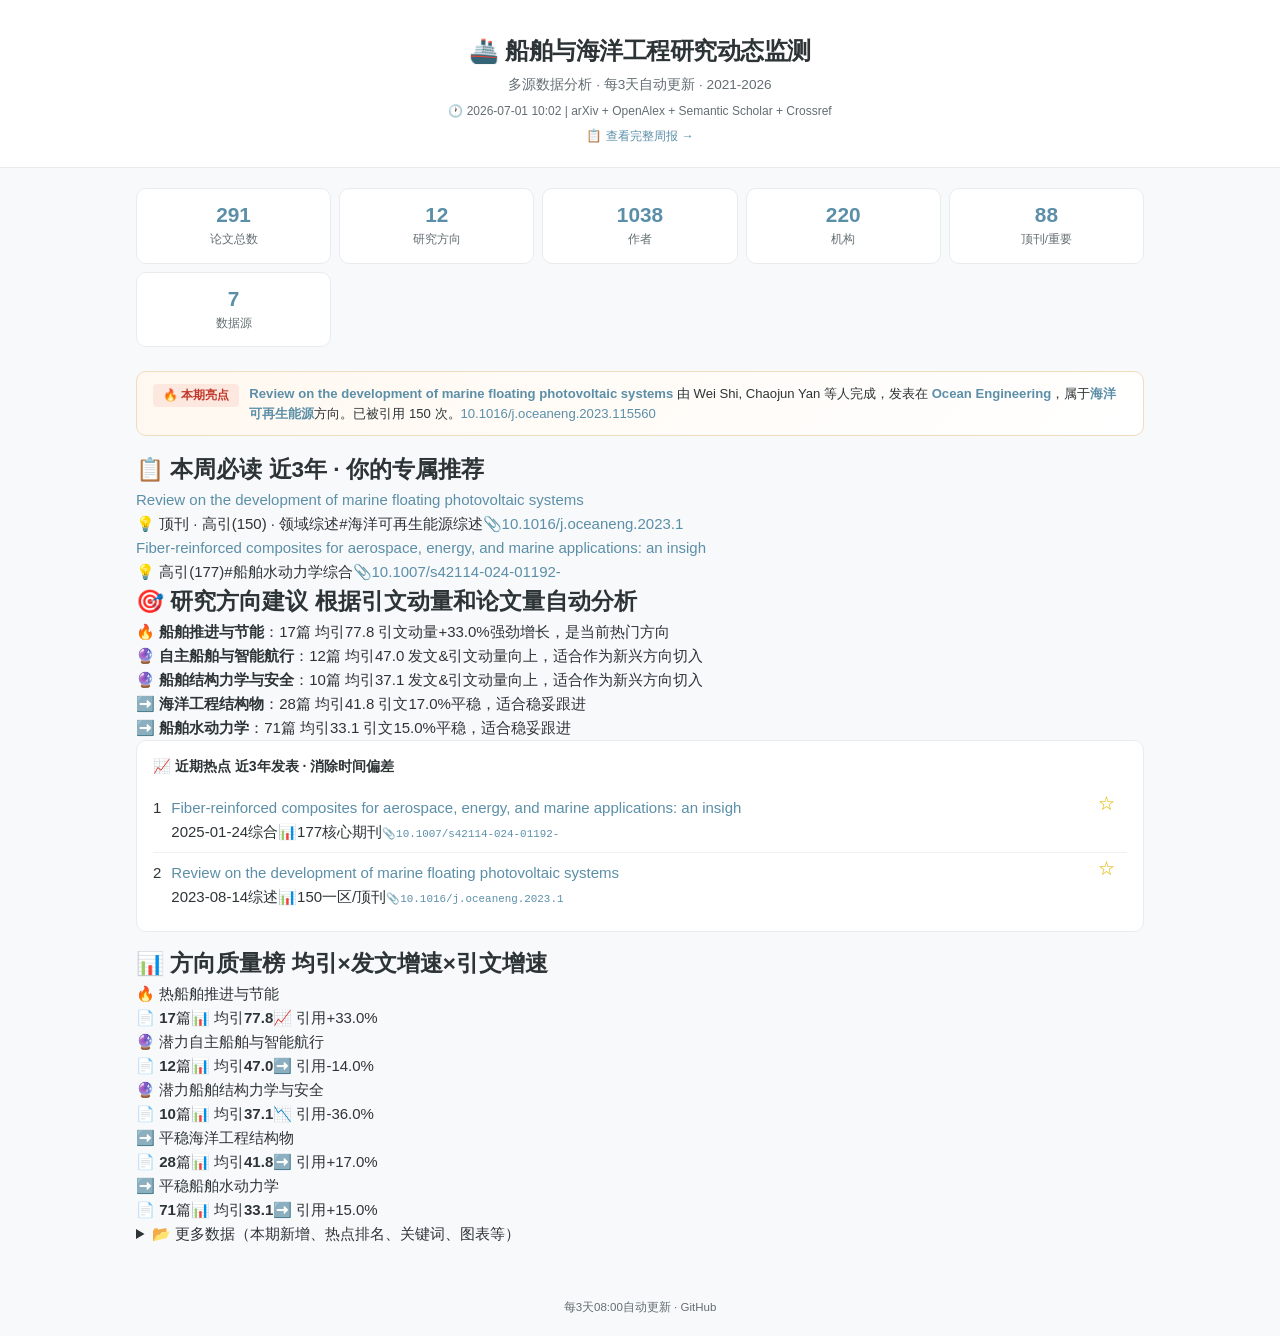
==== commit 24255025: "deploy: 96211742a4a22b6a36c0238092d279c7c400a9d8" ====
--- a/index.html
+++ b/index.html
@@ -10,52 +10,59 @@
 <header>
 <h1>🚢 船舶与海洋工程研究动态监测</h1>
 <p class="sub">多源数据分析 · 每3天自动更新 · 2021-2026</p>
-<p class="meta">🕐 2026-06-30 20:10 | arXiv + OpenAlex + Semantic Scholar</p>
+<p class="meta">🕐 2026-07-01 10:02 | arXiv + OpenAlex + Semantic Scholar + Crossref</p>
 <p style="text-align:center;font-size:.78rem;margin-top:6px"><a href="weekly.html">📋 查看完整周报 →</a></p>
 </header>
 <main>
-<div class="stats-row"><div class="sc"><span class="n">202</span><span class="l">论文总数</span></div><div class="sc"><span class="n">12</span><span class="l">研究方向</span></div><div class="sc"><span class="n">728</span><span class="l">作者</span></div><div class="sc"><span class="n">228</span><span class="l">机构</span></div><div class="sc"><span class="n">94</span><span class="l">顶刊/重要</span></div><div class="sc"><span class="n">6</span><span class="l">数据源</span></div></div>
-<section class="new-section"><h2>📰 本期新增 <span class="new-count">13篇</span></h2><div class="hp" data-pid="http://arxiv.org/abs/2606.29853v1"><span class="new-badge">🆕</span><div class="hp-b"><div class="hp-t"><a href="http://arxiv.org/abs/2606.29853v1" target="_blank">A second-order unified gas-kinetic wave-particle method with enhanced mesh independence fo</a></div><div class="hp-m"><span>2026-06-29</span><span class="ci">📊0</span><span class="rk">预印本</span><a href="https://doi.org/10.48550/arXiv.2606.29853" class="doi" target="_blank">10.48550/arXiv.2606.29853</a></div></div></div><div class="hp" data-pid="http://arxiv.org/abs/2606.29875v1"><span class="new-badge">🆕</span><div class="hp-b"><div class="hp-t"><a href="http://arxiv.org/abs/2606.29875v1" target="_blank">AUSLUN: A Fixed-Hover UAV--USV System for GNSS-Denied Maritime Search and Navigation</a></div><div class="hp-m"><span>2026-06-29</span><span class="ci">📊0</span><span class="rk">预印本</span><a href="https://doi.org/10.48550/arXiv.2606.29875" class="doi" target="_blank">10.48550/arXiv.2606.29875</a></div></div></div><div class="hp" data-pid="http://arxiv.org/abs/2606.30275v1"><span class="new-badge">🆕</span><div class="hp-b"><div class="hp-t"><a href="http://arxiv.org/abs/2606.30275v1" target="_blank">ActiveVital: Geometry-Aware Embodied Vital Signs Monitoring for Home Healthcare Robots</a></div><div class="hp-m"><span>2026-06-29</span><span class="ci">📊0</span><span class="rk">预印本</span><a href="https://doi.org/10.48550/arXiv.2606.30275" class="doi" target="_blank">10.48550/arXiv.2606.30275</a></div></div></div><div class="hp" data-pid="http://arxiv.org/abs/2606.28021v1"><span class="new-badge">🆕</span><div class="hp-b"><div class="hp-t"><a href="http://arxiv.org/abs/2606.28021v1" target="_blank">Multiscale Cavitation Sub-Grid Modeling via Population Balances as Linear Stochastic Proce</a></div><div class="hp-m"><span>2026-06-26</span><span class="ci">📊0</span><span class="rk">预印本</span><a href="https://doi.org/10.48550/arXiv.2606.28021" class="doi" target="_blank">10.48550/arXiv.2606.28021</a></div></div></div><div class="hp" data-pid="http://arxiv.org/abs/2606.25472v1"><span class="new-badge">🆕</span><div class="hp-b"><div class="hp-t"><a href="http://arxiv.org/abs/2606.25472v1" target="_blank">From Propulsion to Suction: Unraveling Thrust Reversal in Propellers at Intermediate Reyno</a></div><div class="hp-m"><span>2026-06-24</span><span class="ci">📊0</span><span class="rk">预印本</span><a href="https://doi.org/10.48550/arXiv.2606.25472" class="doi" target="_blank">10.48550/arXiv.2606.25472</a></div></div></div><div class="hp" data-pid="http://arxiv.org/abs/2606.25373v1"><span class="new-badge">🆕</span><div class="hp-b"><div class="hp-t"><a href="http://arxiv.org/abs/2606.25373v1" target="_blank">A Free Sphere Reverses the Rebound Direction of a Near-Wall Cavitation Bubble</a></div><div class="hp-m"><span>2026-06-24</span><span class="ci">📊0</span><span class="rk">预印本</span><a href="https://doi.org/10.48550/arXiv.2606.25373" class="doi" target="_blank">10.48550/arXiv.2606.25373</a></div></div></div><div class="hp" data-pid="http://arxiv.org/abs/2606.28051v1"><span class="new-badge">🆕</span><div class="hp-b"><div class="hp-t"><a href="http://arxiv.org/abs/2606.28051v1" target="_blank">The performance of the TA$\times$4 surface detector array: 4.3 years of the first-half exp</a></div><div class="hp-m"><span>2026-06-26</span><span class="ci">📊0</span><span class="rk">预印本</span><a href="https://doi.org/10.48550/arXiv.2606.28051" class="doi" target="_blank">10.48550/arXiv.2606.28051</a></div></div></div><div class="hp" data-pid="http://arxiv.org/abs/2606.27475v1"><span class="new-badge">🆕</span><div class="hp-b"><div class="hp-t"><a href="http://arxiv.org/abs/2606.27475v1" target="_blank">Support-Constrained RL Enables Real-World Policy Improvement without Real-World Experience</a></div><div class="hp-m"><span>2026-06-25</span><span class="ci">📊0</span><span class="rk">预印本</span><a href="https://doi.org/10.48550/arXiv.2606.27475" class="doi" target="_blank">10.48550/arXiv.2606.27475</a></div></div></div></section>
+<div class="stats-row"><div class="sc"><span class="n">291</span><span class="l">论文总数</span></div><div class="sc"><span class="n">12</span><span class="l">研究方向</span></div><div class="sc"><span class="n">1038</span><span class="l">作者</span></div><div class="sc"><span class="n">220</span><span class="l">机构</span></div><div class="sc"><span class="n">88</span><span class="l">顶刊/重要</span></div><div class="sc"><span class="n">7</span><span class="l">数据源</span></div></div>
+<div class="hl"><span class="hl-badge">🔥 本期亮点</span><span class="hl-txt"><b><a href="https://doi.org/10.1016/j.oceaneng.2023.115560" target="_blank">Review on the development of marine floating photovoltaic systems</a></b> 由 Wei Shi, Chaojun Yan 等人完成，发表在 <b>Ocean Engineering</b>，属于<b>海洋可再生能源</b>方向。已被引用 150 次。<a href="https://doi.org/10.1016/j.oceaneng.2023.115560">10.1016/j.oceaneng.2023.115560</a></span></div>
+<section class="rec-section rec-top"><h2>📋 本周必读 <span class="hint">近3年 · 你的专属推荐</span></h2><div class="rec-item" data-pid="https://doi.org/10.1016/j.oceaneng.2023.115560"><div class="rec-t"><a href="https://doi.org/10.1016/j.oceaneng.2023.115560" target="_blank">Review on the development of marine floating photovoltaic systems</a></div><div class="rec-m"><span class="rec-why">💡 顶刊 · 高引(150) · 领域综述</span><span class="rec-tag">#海洋可再生能源</span><span class="rec-pt">综述</span><a href="https://doi.org/10.1016/j.oceaneng.2023.115560" target="_blank">📎10.1016/j.oceaneng.2023.1</a></div></div><div class="rec-item" data-pid="https://doi.org/10.1007/s42114-024-01192-y"><div class="rec-t"><a href="https://doi.org/10.1007/s42114-024-01192-y" target="_blank">Fiber-reinforced composites for aerospace, energy, and marine applications: an insigh</a></div><div class="rec-m"><span class="rec-why">💡 高引(177)</span><span class="rec-tag">#船舶水动力学</span><span class="rec-pt">综合</span><a href="https://doi.org/10.1007/s42114-024-01192-y" target="_blank">📎10.1007/s42114-024-01192-</a></div></div></section>
+<section class="quality-s"><h2>🎯 研究方向建议 <span class="hint">根据引文动量和论文量自动分析</span></h2><div class="advice-list"><div class="advice-item">🔥 <b>船舶推进与节能</b>：17篇 均引77.8 引文动量+33.0%强劲增长，是当前热门方向</div><div class="advice-item">🔮 <b>自主船舶与智能航行</b>：12篇 均引47.0 发文&引文动量向上，适合作为新兴方向切入</div><div class="advice-item">🔮 <b>船舶结构力学与安全</b>：10篇 均引37.1 发文&引文动量向上，适合作为新兴方向切入</div><div class="advice-item">➡️ <b>海洋工程结构物</b>：28篇 均引41.8 引文17.0%平稳，适合稳妥跟进</div><div class="advice-item">➡️ <b>船舶水动力学</b>：71篇 均引33.1 引文15.0%平稳，适合稳妥跟进</div></div></section>
+<section class="kw-section"><h2>📈 近期热点 <span class="hint">近3年发表 · 消除时间偏差</span></h2><div class="hot-grid"><div class="hp hp-sm" data-pid="https://doi.org/10.1007/s42114-024-01192-y"><span class="hp-n">1</span><button class="bm-btn" onclick="toggleBm(this)" title="收藏">☆</button><div class="hp-b"><div class="hp-t"><a href="https://doi.org/10.1007/s42114-024-01192-y" target="_blank">Fiber-reinforced composites for aerospace, energy, and marine applications: an insigh</a></div><div class="hp-m"><span>2025-01-24</span><span class="pt 综合">综合</span><span class="ci">📊177</span><span class="rk">核心期刊</span><a href="https://doi.org/10.1007/s42114-024-01192-y" class="doi" target="_blank">📎10.1007/s42114-024-01192-</a></div></div></div><div class="hp hp-sm" data-pid="https://doi.org/10.1016/j.oceaneng.2023.115560"><span class="hp-n">2</span><button class="bm-btn" onclick="toggleBm(this)" title="收藏">☆</button><div class="hp-b"><div class="hp-t"><a href="https://doi.org/10.1016/j.oceaneng.2023.115560" target="_blank">Review on the development of marine floating photovoltaic systems</a></div><div class="hp-m"><span>2023-08-14</span><span class="pt 综述">综述</span><span class="ci">📊150</span><span class="rk">一区/顶刊</span><a href="https://doi.org/10.1016/j.oceaneng.2023.115560" class="doi" target="_blank">📎10.1016/j.oceaneng.2023.1</a></div></div></div></div></section>
+<section class="quality-s"><h2>📊 方向质量榜 <span class="hint">均引×发文增速×引文增速</span></h2><div class="qi-grid"><div class="qi-item"><div class="qi-header"><span class="qp-badge q-hot">🔥 热</span><span class="qi-name" onclick="searchDir('船舶推进与节能')">船舶推进与节能</span></div><div class="qi-body"><span class="qi-stat">📄 <b>17</b>篇</span><span class="qi-stat">📊 均引<b>77.8</b></span><span class="qi-stat">📈 引用+33.0%</span></div></div><div class="qi-item"><div class="qi-header"><span class="qp-badge">🔮 潜力</span><span class="qi-name" onclick="searchDir('自主船舶与智能航行')">自主船舶与智能航行</span></div><div class="qi-body"><span class="qi-stat">📄 <b>12</b>篇</span><span class="qi-stat">📊 均引<b>47.0</b></span><span class="qi-stat">➡️ 引用-14.0%</span></div></div><div class="qi-item"><div class="qi-header"><span class="qp-badge">🔮 潜力</span><span class="qi-name" onclick="searchDir('船舶结构力学与安全')">船舶结构力学与安全</span></div><div class="qi-body"><span class="qi-stat">📄 <b>10</b>篇</span><span class="qi-stat">📊 均引<b>37.1</b></span><span class="qi-stat">📉 引用-36.0%</span></div></div><div class="qi-item"><div class="qi-header"><span class="qp-badge q-flat">➡️ 平稳</span><span class="qi-name" onclick="searchDir('海洋工程结构物')">海洋工程结构物</span></div><div class="qi-body"><span class="qi-stat">📄 <b>28</b>篇</span><span class="qi-stat">📊 均引<b>41.8</b></span><span class="qi-stat">➡️ 引用+17.0%</span></div></div><div class="qi-item"><div class="qi-header"><span class="qp-badge q-flat">➡️ 平稳</span><span class="qi-name" onclick="searchDir('船舶水动力学')">船舶水动力学</span></div><div class="qi-body"><span class="qi-stat">📄 <b>71</b>篇</span><span class="qi-stat">📊 均引<b>33.1</b></span><span class="qi-stat">➡️ 引用+15.0%</span></div></div></div></section>
+<details><summary class="more-toggle">📂 更多数据（本期新增、热点排名、关键词、图表等）</summary>
+<section class="new-section"><h2>📰 本期新增 <span class="new-count">20篇</span></h2><div class="hp" data-pid="http://arxiv.org/abs/2606.22638v1"><span class="new-badge">🆕</span><div class="hp-b"><div class="hp-t"><a href="http://arxiv.org/abs/2606.22638v1" target="_blank">Bi-stable Nonlinear Energy Sinks (BNESs) for Response Mitigation and Drag Reduction of Sub</a></div><div class="hp-m"><span>2026-06-21</span><span class="ci">📊0</span><span class="rk">预印本</span><a href="https://doi.org/10.48550/arXiv.2606.22638" class="doi" target="_blank">10.48550/arXiv.2606.22638</a></div></div></div><div class="hp" data-pid="http://arxiv.org/abs/2606.31216v1"><span class="new-badge">🆕</span><div class="hp-b"><div class="hp-t"><a href="http://arxiv.org/abs/2606.31216v1" target="_blank">Information-Aided DVL Calibration</a></div><div class="hp-m"><span>2026-06-30</span><span class="ci">📊0</span><span class="rk">预印本</span><a href="https://doi.org/10.48550/arXiv.2606.31216" class="doi" target="_blank">10.48550/arXiv.2606.31216</a></div></div></div><div class="hp" data-pid="http://arxiv.org/abs/2606.31654v1"><span class="new-badge">🆕</span><div class="hp-b"><div class="hp-t"><a href="http://arxiv.org/abs/2606.31654v1" target="_blank">DynFly: Dynamic-Aware Continuous Trajectory Generation for UAV Vision-Language Navigation </a></div><div class="hp-m"><span>2026-06-30</span><span class="ci">📊0</span><span class="rk">预印本</span><a href="https://doi.org/10.48550/arXiv.2606.31654" class="doi" target="_blank">10.48550/arXiv.2606.31654</a></div></div></div><div class="hp" data-pid="http://arxiv.org/abs/2606.18927v1"><span class="new-badge">🆕</span><div class="hp-b"><div class="hp-t"><a href="http://arxiv.org/abs/2606.18927v1" target="_blank">APU-Accelerated Large Eddy Simulation with the Discontinuous Galerkin Solver GALÆXI</a></div><div class="hp-m"><span>2026-06-17</span><span class="ci">📊0</span><span class="rk">预印本</span><a href="https://doi.org/10.48550/arXiv.2606.18927" class="doi" target="_blank">10.48550/arXiv.2606.18927</a></div></div></div><div class="hp" data-pid="http://arxiv.org/abs/2606.27597v1"><span class="new-badge">🆕</span><div class="hp-b"><div class="hp-t"><a href="http://arxiv.org/abs/2606.27597v1" target="_blank">Toward a Universal Framework for the Internal Gravity Wave Spectrum</a></div><div class="hp-m"><span>2026-06-25</span><span class="ci">📊0</span><span class="rk">预印本</span><a href="https://doi.org/10.48550/arXiv.2606.27597" class="doi" target="_blank">10.48550/arXiv.2606.27597</a></div></div></div><div class="hp" data-pid="http://arxiv.org/abs/2606.25751v1"><span class="new-badge">🆕</span><div class="hp-b"><div class="hp-t"><a href="http://arxiv.org/abs/2606.25751v1" target="_blank">A Novel Methodology for Evaluating Positive Phase Blast Wave Loading Parameters Using High</a></div><div class="hp-m"><span>2026-06-24</span><span class="ci">📊0</span><span class="rk">预印本</span><a href="https://doi.org/10.48550/arXiv.2606.25751" class="doi" target="_blank">10.48550/arXiv.2606.25751</a></div></div></div><div class="hp" data-pid="http://arxiv.org/abs/2606.31613v1"><span class="new-badge">🆕</span><div class="hp-b"><div class="hp-t"><a href="http://arxiv.org/abs/2606.31613v1" target="_blank">Robust Autonomous UAV Landing on Maritime Platforms via Multimodal Agentic AI and Active W</a></div><div class="hp-m"><span>2026-06-30</span><span class="ci">📊0</span><span class="rk">预印本</span><a href="https://doi.org/10.48550/arXiv.2606.31613" class="doi" target="_blank">10.48550/arXiv.2606.31613</a></div></div></div><div class="hp" data-pid="https://www.semanticscholar.org/paper/f287f3d9c9f44a9d0a02008df16710d24025e048"><span class="new-badge">🆕</span><div class="hp-b"><div class="hp-t"><a href="https://www.semanticscholar.org/paper/f287f3d9c9f44a9d0a02008df16710d24025e048" target="_blank">Assessment of the ultimate and residual strength of a ship's hull</a></div><div class="hp-m"><span>2026-06-21</span><span class="ci">📊0</span><span class="rk">核心期刊</span><a href="https://doi.org/10.37890/jwt.vi87.697" class="doi" target="_blank">10.37890/jwt.vi87.697</a></div></div></div></section>
 <div class="charts-row">
 <div class="cc"><h2>📊 研究方向分布</h2><div class="cw"><canvas id="c1"></canvas></div></div>
 <div class="cc"><h2>📈 发文趋势</h2><div class="cw"><canvas id="c2"></canvas></div></div>
 <div class="cc"><h2>🏆 期刊等级</h2><div class="cw"><canvas id="c3"></canvas></div></div>
 </div>
-<section class="hot"><h2>🔥 热点论文 · 综合排名</h2><p class="hint">引用+时效加权</p><div class="hp" data-pid="https://doi.org/10.1007/s44163-023-00089-x"><span class="hp-n">1</span><button class="bm-btn" onclick="toggleBm(this)" title="收藏">☆</button><div class="hp-b"><div class="hp-t"><a href="https://doi.org/10.1007/s44163-023-00089-x" target="_blank">A comprehensive literature review of the applications of AI techniques through the lifecyc</a></div><div class="hp-m"><span>2023-12-07</span><span class="ci">📊269</span><span class="rk">核心期刊</span><a href="https://doi.org/10.1007/s44163-023-00089-x" class="doi" target="_blank">10.1007/s44163-023-00089-x</a></div></div></div><div class="hp" data-pid="http://arxiv.org/abs/2606.29875v1"><span class="hp-n">2</span><button class="bm-btn" onclick="toggleBm(this)" title="收藏">☆</button><div class="hp-b"><div class="hp-t"><a href="http://arxiv.org/abs/2606.29875v1" target="_blank">AUSLUN: A Fixed-Hover UAV--USV System for GNSS-Denied Maritime Search and Navigation</a></div><div class="hp-m"><span>2026-06-29</span><span class="ci">📊0</span><span class="rk">预印本</span><a href="https://doi.org/10.48550/arXiv.2606.29875" class="doi" target="_blank">10.48550/arXiv.2606.29875</a></div></div></div><div class="hp" data-pid="http://arxiv.org/abs/2606.28260v1"><span class="hp-n">3</span><button class="bm-btn" onclick="toggleBm(this)" title="收藏">☆</button><div class="hp-b"><div class="hp-t"><a href="http://arxiv.org/abs/2606.28260v1" target="_blank">The Allee Effect in Compressible Flows</a></div><div class="hp-m"><span>2026-06-26</span><span class="ci">📊0</span><span class="rk">预印本</span><a href="https://doi.org/10.48550/arXiv.2606.28260" class="doi" target="_blank">10.48550/arXiv.2606.28260</a></div></div></div><div class="hp" data-pid="http://arxiv.org/abs/2606.28165v1"><span class="hp-n">4</span><button class="bm-btn" onclick="toggleBm(this)" title="收藏">☆</button><div class="hp-b"><div class="hp-t"><a href="http://arxiv.org/abs/2606.28165v1" target="_blank">Observations and empirical functions for the ocean surface wave spectrum</a></div><div class="hp-m"><span>2026-06-26</span><span class="ci">📊0</span><span class="rk">预印本</span><a href="https://doi.org/10.48550/arXiv.2606.28165" class="doi" target="_blank">10.48550/arXiv.2606.28165</a></div></div></div><div class="hp" data-pid="http://arxiv.org/abs/2606.25472v1"><span class="hp-n">5</span><button class="bm-btn" onclick="toggleBm(this)" title="收藏">☆</button><div class="hp-b"><div class="hp-t"><a href="http://arxiv.org/abs/2606.25472v1" target="_blank">From Propulsion to Suction: Unraveling Thrust Reversal in Propellers at Intermediate Reyno</a></div><div class="hp-m"><span>2026-06-24</span><span class="ci">📊0</span><span class="rk">预印本</span><a href="https://doi.org/10.48550/arXiv.2606.25472" class="doi" target="_blank">10.48550/arXiv.2606.25472</a></div></div></div><div class="hp" data-pid="http://arxiv.org/abs/2606.25373v1"><span class="hp-n">6</span><button class="bm-btn" onclick="toggleBm(this)" title="收藏">☆</button><div class="hp-b"><div class="hp-t"><a href="http://arxiv.org/abs/2606.25373v1" target="_blank">A Free Sphere Reverses the Rebound Direction of a Near-Wall Cavitation Bubble</a></div><div class="hp-m"><span>2026-06-24</span><span class="ci">📊0</span><span class="rk">预印本</span><a href="https://doi.org/10.48550/arXiv.2606.25373" class="doi" target="_blank">10.48550/arXiv.2606.25373</a></div></div></div><div class="hp" data-pid="http://arxiv.org/abs/2606.25148v1"><span class="hp-n">7</span><button class="bm-btn" onclick="toggleBm(this)" title="收藏">☆</button><div class="hp-b"><div class="hp-t"><a href="http://arxiv.org/abs/2606.25148v1" target="_blank">No 3D Matrices: A Unified Tensor-Product View of Matrix-Free Cartesian PDE Solvers</a></div><div class="hp-m"><span>2026-06-23</span><span class="ci">📊0</span><span class="rk">预印本</span><a href="https://doi.org/10.48550/arXiv.2606.25148" class="doi" target="_blank">10.48550/arXiv.2606.25148</a></div></div></div><div class="hp" data-pid="http://arxiv.org/abs/2606.24234v1"><span class="hp-n">8</span><button class="bm-btn" onclick="toggleBm(this)" title="收藏">☆</button><div class="hp-b"><div class="hp-t"><a href="http://arxiv.org/abs/2606.24234v1" target="_blank">From Open Waters to Enclosed Cabins: ProteusVPR for Cross-Scene Visual Place Recognition i</a></div><div class="hp-m"><span>2026-06-23</span><span class="ci">📊0</span><span class="rk">预印本</span><a href="https://doi.org/10.48550/arXiv.2606.24234" class="doi" target="_blank">10.48550/arXiv.2606.24234</a></div></div></div><div class="hp" data-pid="https://doi.org/10.1109/tpel.2021.3128417"><span class="hp-n">9</span><button class="bm-btn" onclick="toggleBm(this)" title="收藏">☆</button><div class="hp-b"><div class="hp-t"><a href="https://doi.org/10.1109/tpel.2021.3128417" target="_blank">A Review of DC Shipboard Microgrids—Part I: Power Architectures, Energy Storage, and Power</a></div><div class="hp-m"><span>2021-11-16</span><span class="ci">📊235</span><span class="rk">核心期刊</span><a href="https://doi.org/10.1109/tpel.2021.3128417" class="doi" target="_blank">10.1109/tpel.2021.3128417</a></div></div></div><div class="hp" data-pid="http://arxiv.org/abs/2606.19176v1"><span class="hp-n">10</span><button class="bm-btn" onclick="toggleBm(this)" title="收藏">☆</button><div class="hp-b"><div class="hp-t"><a href="http://arxiv.org/abs/2606.19176v1" target="_blank">Hardware- and Vision-in-the-Loop Validation of Deep Monocular Pose Estimation for Autonomo</a></div><div class="hp-m"><span>2026-06-17</span><span class="ci">📊0</span><span class="rk">预印本</span><a href="https://doi.org/10.48550/arXiv.2606.19176" class="doi" target="_blank">10.48550/arXiv.2606.19176</a></div></div></div></section>
-<section class="kw-section"><h2>🔍 研究热度关键词 Top 10</h2><div class="kw-grid"><div class="kw-item"><div class="kw-name">CFD模拟</div><div class="kw-count">34</div><div class="kw-trend"><div class="kw-bar"><span class="kw-y">2021</span><div class="kw-fill-w"><div class="kw-fill" style="width:100%"></div></div><span class="kw-c">10</span></div><div class="kw-bar"><span class="kw-y">2022</span><div class="kw-fill-w"><div class="kw-fill" style="width:60%"></div></div><span class="kw-c">6</span></div><div class="kw-bar"><span class="kw-y">2023</span><div class="kw-fill-w"><div class="kw-fill" style="width:60%"></div></div><span class="kw-c">6</span></div><div class="kw-bar"><span class="kw-y">2024</span><div class="kw-fill-w"><div class="kw-fill" style="width:50%"></div></div><span class="kw-c">5</span></div><div class="kw-bar"><span class="kw-y">2026</span><div class="kw-fill-w"><div class="kw-fill" style="width:40%"></div></div><span class="kw-c">4</span></div></div></div><div class="kw-item"><div class="kw-name">CFD方法</div><div class="kw-count">15</div><div class="kw-trend"><div class="kw-bar"><span class="kw-y">2021</span><div class="kw-fill-w"><div class="kw-fill" style="width:75%"></div></div><span class="kw-c">3</span></div><div class="kw-bar"><span class="kw-y">2022</span><div class="kw-fill-w"><div class="kw-fill" style="width:25%"></div></div><span class="kw-c">1</span></div><div class="kw-bar"><span class="kw-y">2023</span><div class="kw-fill-w"><div class="kw-fill" style="width:75%"></div></div><span class="kw-c">3</span></div><div class="kw-bar"><span class="kw-y">2024</span><div class="kw-fill-w"><div class="kw-fill" style="width:50%"></div></div><span class="kw-c">2</span></div><div class="kw-bar"><span class="kw-y">2026</span><div class="kw-fill-w"><div class="kw-fill" style="width:100%"></div></div><span class="kw-c">4</span></div></div></div><div class="kw-item"><div class="kw-name">粘性流</div><div class="kw-count">12</div><div class="kw-trend"><div class="kw-bar"><span class="kw-y">2021</span><div class="kw-fill-w"><div class="kw-fill" style="width:100%"></div></div><span class="kw-c">5</span></div><div class="kw-bar"><span class="kw-y">2022</span><div class="kw-fill-w"><div class="kw-fill" style="width:20%"></div></div><span class="kw-c">1</span></div><div class="kw-bar"><span class="kw-y">2023</span><div class="kw-fill-w"><div class="kw-fill" style="width:20%"></div></div><span class="kw-c">1</span></div><div class="kw-bar"><span class="kw-y">2024</span><div class="kw-fill-w"><div class="kw-fill" style="width:60%"></div></div><span class="kw-c">3</span></div><div class="kw-bar"><span class="kw-y">2026</span><div class="kw-fill-w"><div class="kw-fill" style="width:20%"></div></div><span class="kw-c">1</span></div></div></div><div class="kw-item"><div class="kw-name">操纵性</div><div class="kw-count">9</div><div class="kw-trend"><div class="kw-bar"><span class="kw-y">2021</span><div class="kw-fill-w"><div class="kw-fill" style="width:66%"></div></div><span class="kw-c">2</span></div><div class="kw-bar"><span class="kw-y">2022</span><div class="kw-fill-w"><div class="kw-fill" style="width:100%"></div></div><span class="kw-c">3</span></div><div class="kw-bar"><span class="kw-y">2023</span><div class="kw-fill-w"><div class="kw-fill" style="width:33%"></div></div><span class="kw-c">1</span></div><div class="kw-bar"><span class="kw-y">2026</span><div class="kw-fill-w"><div class="kw-fill" style="width:33%"></div></div><span class="kw-c">1</span></div></div></div><div class="kw-item"><div class="kw-name">导航定位</div><div class="kw-count">7</div><div class="kw-trend"><div class="kw-bar"><span class="kw-y">2021</span><div class="kw-fill-w"><div class="kw-fill" style="width:50%"></div></div><span class="kw-c">1</span></div><div class="kw-bar"><span class="kw-y">2023</span><div class="kw-fill-w"><div class="kw-fill" style="width:100%"></div></div><span class="kw-c">2</span></div><div class="kw-bar"><span class="kw-y">2024</span><div class="kw-fill-w"><div class="kw-fill" style="width:100%"></div></div><span class="kw-c">2</span></div><div class="kw-bar"><span class="kw-y">2026</span><div class="kw-fill-w"><div class="kw-fill" style="width:100%"></div></div><span class="kw-c">2</span></div></div></div><div class="kw-item"><div class="kw-name">立管与锚泊</div><div class="kw-count">6</div><div class="kw-trend"><div class="kw-bar"><span class="kw-y">2022</span><div class="kw-fill-w"><div class="kw-fill" style="width:50%"></div></div><span class="kw-c">1</span></div><div class="kw-bar"><span class="kw-y">2023</span><div class="kw-fill-w"><div class="kw-fill" style="width:100%"></div></div><span class="kw-c">2</span></div><div class="kw-bar"><span class="kw-y">2024</span><div class="kw-fill-w"><div class="kw-fill" style="width:100%"></div></div><span class="kw-c">2</span></div><div class="kw-bar"><span class="kw-y">2025</span><div class="kw-fill-w"><div class="kw-fill" style="width:50%"></div></div><span class="kw-c">1</span></div></div></div><div class="kw-item"><div class="kw-name">平台设计</div><div class="kw-count">6</div><div class="kw-trend"><div class="kw-bar"><span class="kw-y">2022</span><div class="kw-fill-w"><div class="kw-fill" style="width:50%"></div></div><span class="kw-c">1</span></div><div class="kw-bar"><span class="kw-y">2023</span><div class="kw-fill-w"><div class="kw-fill" style="width:100%"></div></div><span class="kw-c">2</span></div><div class="kw-bar"><span class="kw-y">2024</span><div class="kw-fill-w"><div class="kw-fill" style="width:100%"></div></div><span class="kw-c">2</span></div><div class="kw-bar"><span class="kw-y">2025</span><div class="kw-fill-w"><div class="kw-fill" style="width:50%"></div></div><span class="kw-c">1</span></div></div></div><div class="kw-item"><div class="kw-name">编队控制</div><div class="kw-count">4</div><div class="kw-trend"><div class="kw-bar"><span class="kw-y">2023</span><div class="kw-fill-w"><div class="kw-fill" style="width:100%"></div></div><span class="kw-c">2</span></div><div class="kw-bar"><span class="kw-y">2024</span><div class="kw-fill-w"><div class="kw-fill" style="width:100%"></div></div><span class="kw-c">2</span></div></div></div><div class="kw-item"><div class="kw-name">避碰</div><div class="kw-count">3</div><div class="kw-trend"><div class="kw-bar"><span class="kw-y">2021</span><div class="kw-fill-w"><div class="kw-fill" style="width:100%"></div></div><span class="kw-c">1</span></div><div class="kw-bar"><span class="kw-y">2022</span><div class="kw-fill-w"><div class="kw-fill" style="width:100%"></div></div><span class="kw-c">1</span></div><div class="kw-bar"><span class="kw-y">2024</span><div class="kw-fill-w"><div class="kw-fill" style="width:100%"></div></div><span class="kw-c">1</span></div></div></div><div class="kw-item"><div class="kw-name">船体强度</div><div class="kw-count">3</div><div class="kw-trend"><div class="kw-bar"><span class="kw-y">2023</span><div class="kw-fill-w"><div class="kw-fill" style="width:50%"></div></div><span class="kw-c">1</span></div><div class="kw-bar"><span class="kw-y">2024</span><div class="kw-fill-w"><div class="kw-fill" style="width:100%"></div></div><span class="kw-c">2</span></div></div></div></div></section>
-<div class="hl"><span class="hl-badge">🔥 本期亮点</span><span class="hl-txt"><b><a href="https://doi.org/10.1007/s44163-023-00089-x" target="_blank">A comprehensive literature review of the applications of AI techniques through t</a></b> 由 Mahboob Elahi, Samuel Olaiya Afolaranmi 等人完成，发表在 <b>Discover Artificial </b>，属于<b>船舶智能制造</b>方向。已被引用 269 次。<a href="https://doi.org/10.1007/s44163-023-00089-x">10.1007/s44163-023-00089-x</a></span></div>
-<section class="country-s"><h2>🌏 地域分布 · 国内 vs 国外</h2><div class="country-grid"><div class="cg-item intl"><span class="cg-flag">🌍</span><span class="cg-name">国外</span><span class="cg-count">290篇</span><span class="cg-insts">197个机构</span></div><div class="country-bar-inner"><div class="cbar intl" style="width:100.0%"></div><div class="cbar cn" style="width:21.0%"></div></div><div class="cg-item cn"><span class="cg-flag">🇨🇳</span><span class="cg-name">国内</span><span class="cg-count">61篇</span><span class="cg-insts">31个机构</span></div></div></section>
-<section class="ai-s"><h2>🏫 高产机构 Top 15</h2><div class="ai-l"><div class="ai-item"><span class="ai-name">University of Strathclyde</span><span class="ai-count">15</span></div>
-<div class="ai-item"><span class="ai-name">University of Lisbon</span><span class="ai-count">9</span></div>
-<div class="ai-item"><span class="ai-name">Jiangsu University of Science and Technology</span><span class="ai-count">7</span></div>
-<div class="ai-item"><span class="ai-name">Shanghai Ocean University</span><span class="ai-count">6</span></div>
-<div class="ai-item"><span class="ai-name">Technical University of Denmark</span><span class="ai-count">6</span></div>
-<div class="ai-item"><span class="ai-name">Shanghai Jiao Tong University</span><span class="ai-count">5</span></div>
-<div class="ai-item"><span class="ai-name">University of Stavanger</span><span class="ai-count">5</span></div>
-<div class="ai-item"><span class="ai-name">Liverpool John Moores University</span><span class="ai-count">5</span></div>
-<div class="ai-item"><span class="ai-name">Dalian University of Technology</span><span class="ai-count">5</span></div>
-<div class="ai-item"><span class="ai-name">Norwegian University of Science and Technology</span><span class="ai-count">5</span></div>
-<div class="ai-item"><span class="ai-name">Delft University of Technology</span><span class="ai-count">4</span></div>
-<div class="ai-item"><span class="ai-name">University of California</span><span class="ai-count">4</span></div>
-<div class="ai-item"><span class="ai-name">Dalian Maritime University</span><span class="ai-count">4</span></div>
-<div class="ai-item"><span class="ai-name">Wuhan University of Technology</span><span class="ai-count">4</span></div>
-<div class="ai-item"><span class="ai-name">Aalto University</span><span class="ai-count">4</span></div>
+<section class="hot"><h2>🔥 热点论文 · 综合排名</h2><p class="hint">引用+时效加权（全场）</p><div class="hp" data-pid="https://doi.org/10.3390/jmse9040415"><span class="hp-n">1</span><button class="bm-btn" onclick="toggleBm(this)" title="收藏">☆</button><div class="hp-b"><div class="hp-t"><a href="https://doi.org/10.3390/jmse9040415" target="_blank">Decarbonization in Shipping Industry: A Review of Research, Technology Development, and In</a></div><div class="hp-m"><span>2021-04-13</span><span class="ci">📊291</span><span class="rk">核心期刊</span><a href="https://doi.org/10.3390/jmse9040415" class="doi" target="_blank">10.3390/jmse9040415</a></div></div></div><div class="hp" data-pid="https://doi.org/10.1109/tpel.2021.3128417"><span class="hp-n">2</span><button class="bm-btn" onclick="toggleBm(this)" title="收藏">☆</button><div class="hp-b"><div class="hp-t"><a href="https://doi.org/10.1109/tpel.2021.3128417" target="_blank">A Review of DC Shipboard Microgrids—Part I: Power Architectures, Energy Storage, and Power</a></div><div class="hp-m"><span>2021-11-16</span><span class="ci">📊235</span><span class="rk">核心期刊</span><a href="https://doi.org/10.1109/tpel.2021.3128417" class="doi" target="_blank">10.1109/tpel.2021.3128417</a></div></div></div><div class="hp" data-pid="https://doi.org/10.1007/s42114-024-01192-y"><span class="hp-n">3</span><button class="bm-btn" onclick="toggleBm(this)" title="收藏">☆</button><div class="hp-b"><div class="hp-t"><a href="https://doi.org/10.1007/s42114-024-01192-y" target="_blank">Fiber-reinforced composites for aerospace, energy, and marine applications: an insight int</a></div><div class="hp-m"><span>2025-01-24</span><span class="ci">📊177</span><span class="rk">核心期刊</span><a href="https://doi.org/10.1007/s42114-024-01192-y" class="doi" target="_blank">10.1007/s42114-024-01192-y</a></div></div></div><div class="hp" data-pid="https://doi.org/10.3390/jmse9091020"><span class="hp-n">4</span><button class="bm-btn" onclick="toggleBm(this)" title="收藏">☆</button><div class="hp-b"><div class="hp-t"><a href="https://doi.org/10.3390/jmse9091020" target="_blank">AUV Trajectory Tracking Models and Control Strategies: A Review</a></div><div class="hp-m"><span>2021-09-17</span><span class="ci">📊174</span><span class="rk">核心期刊</span><a href="https://doi.org/10.3390/jmse9091020" class="doi" target="_blank">10.3390/jmse9091020</a></div></div></div><div class="hp" data-pid="https://doi.org/10.3390/jmse10091222"><span class="hp-n">5</span><button class="bm-btn" onclick="toggleBm(this)" title="收藏">☆</button><div class="hp-b"><div class="hp-t"><a href="https://doi.org/10.3390/jmse10091222" target="_blank">An Extensive Review of Liquid Hydrogen in Transportation with Focus on the Maritime Sector</a></div><div class="hp-m"><span>2022-09-01</span><span class="ci">📊173</span><span class="rk">核心期刊</span><a href="https://doi.org/10.3390/jmse10091222" class="doi" target="_blank">10.3390/jmse10091222</a></div></div></div><div class="hp" data-pid="https://doi.org/10.1016/j.apenergy.2021.117100"><span class="hp-n">6</span><button class="bm-btn" onclick="toggleBm(this)" title="收藏">☆</button><div class="hp-b"><div class="hp-t"><a href="https://doi.org/10.1016/j.apenergy.2021.117100" target="_blank">Geometric optimisation of wave energy conversion devices: A survey</a></div><div class="hp-m"><span>2021-05-26</span><span class="ci">📊163</span><span class="rk">一区/顶刊</span><a href="https://doi.org/10.1016/j.apenergy.2021.117100" class="doi" target="_blank">10.1016/j.apenergy.2021.117100</a></div></div></div><div class="hp" data-pid="https://doi.org/10.3390/en16010002"><span class="hp-n">7</span><button class="bm-btn" onclick="toggleBm(this)" title="收藏">☆</button><div class="hp-b"><div class="hp-t"><a href="https://doi.org/10.3390/en16010002" target="_blank">Floating Offshore Wind Turbines: Current Status and Future Prospects</a></div><div class="hp-m"><span>2022-12-20</span><span class="ci">📊158</span><span class="rk">核心期刊</span><a href="https://doi.org/10.3390/en16010002" class="doi" target="_blank">10.3390/en16010002</a></div></div></div><div class="hp" data-pid="https://doi.org/10.1016/j.oceaneng.2023.114670"><span class="hp-n">8</span><button class="bm-btn" onclick="toggleBm(this)" title="收藏">☆</button><div class="hp-b"><div class="hp-t"><a href="https://doi.org/10.1016/j.oceaneng.2023.114670" target="_blank">Review of current regulations, available technologies, and future trends in the green ship</a></div><div class="hp-m"><span>2023-05-11</span><span class="ci">📊157</span><span class="rk">一区/顶刊</span><a href="https://doi.org/10.1016/j.oceaneng.2023.114670" class="doi" target="_blank">10.1016/j.oceaneng.2023.114670</a></div></div></div><div class="hp" data-pid="https://doi.org/10.1016/j.oceaneng.2023.115560"><span class="hp-n">9</span><button class="bm-btn" onclick="toggleBm(this)" title="收藏">☆</button><div class="hp-b"><div class="hp-t"><a href="https://doi.org/10.1016/j.oceaneng.2023.115560" target="_blank">Review on the development of marine floating photovoltaic systems</a></div><div class="hp-m"><span>2023-08-14</span><span class="ci">📊150</span><span class="rk">一区/顶刊</span><a href="https://doi.org/10.1016/j.oceaneng.2023.115560" class="doi" target="_blank">10.1016/j.oceaneng.2023.115560</a></div></div></div><div class="hp" data-pid="https://doi.org/10.3390/polym13020173"><span class="hp-n">10</span><button class="bm-btn" onclick="toggleBm(this)" title="收藏">☆</button><div class="hp-b"><div class="hp-t"><a href="https://doi.org/10.3390/polym13020173" target="_blank">Mechanical Properties of Protective Coatings against Marine Fouling: A Review</a></div><div class="hp-m"><span>2021-01-06</span><span class="ci">📊137</span><span class="rk">核心期刊</span><a href="https://doi.org/10.3390/polym13020173" class="doi" target="_blank">10.3390/polym13020173</a></div></div></div></section>
+<section class="kw-section"><h2>🔍 研究热度关键词 Top 10</h2><div class="kw-grid"><div class="kw-item"><div class="kw-name">CFD模拟<span class="gr-down">📉</span></div><div class="kw-count">48</div><div class="kw-trend"><div class="kw-bar"><span class="kw-y">2021</span><div class="kw-fill-w"><div class="kw-fill" style="width:88%"></div></div><span class="kw-c">8</span></div><div class="kw-bar"><span class="kw-y">2022</span><div class="kw-fill-w"><div class="kw-fill" style="width:66%"></div></div><span class="kw-c">6</span></div><div class="kw-bar"><span class="kw-y">2023</span><div class="kw-fill-w"><div class="kw-fill" style="width:100%"></div></div><span class="kw-c">9</span></div><div class="kw-bar"><span class="kw-y">2024</span><div class="kw-fill-w"><div class="kw-fill" style="width:100%"></div></div><span class="kw-c">9</span></div><div class="kw-bar"><span class="kw-y">2025</span><div class="kw-fill-w"><div class="kw-fill" style="width:22%"></div></div><span class="kw-c">2</span></div><div class="kw-bar"><span class="kw-y">2026</span><div class="kw-fill-w"><div class="kw-fill" style="width:77%"></div></div><span class="kw-c">7</span></div></div></div><div class="kw-item"><div class="kw-name">粘性流<span class="gr-up">📈</span></div><div class="kw-count">25</div><div class="kw-trend"><div class="kw-bar"><span class="kw-y">2021</span><div class="kw-fill-w"><div class="kw-fill" style="width:66%"></div></div><span class="kw-c">4</span></div><div class="kw-bar"><span class="kw-y">2022</span><div class="kw-fill-w"><div class="kw-fill" style="width:16%"></div></div><span class="kw-c">1</span></div><div class="kw-bar"><span class="kw-y">2023</span><div class="kw-fill-w"><div class="kw-fill" style="width:66%"></div></div><span class="kw-c">4</span></div><div class="kw-bar"><span class="kw-y">2024</span><div class="kw-fill-w"><div class="kw-fill" style="width:100%"></div></div><span class="kw-c">6</span></div><div class="kw-bar"><span class="kw-y">2026</span><div class="kw-fill-w"><div class="kw-fill" style="width:83%"></div></div><span class="kw-c">5</span></div></div></div><div class="kw-item"><div class="kw-name">导航定位<span class="gr-down">📉</span></div><div class="kw-count">17</div><div class="kw-trend"><div class="kw-bar"><span class="kw-y">2022</span><div class="kw-fill-w"><div class="kw-fill" style="width:100%"></div></div><span class="kw-c">4</span></div><div class="kw-bar"><span class="kw-y">2023</span><div class="kw-fill-w"><div class="kw-fill" style="width:100%"></div></div><span class="kw-c">4</span></div><div class="kw-bar"><span class="kw-y">2024</span><div class="kw-fill-w"><div class="kw-fill" style="width:25%"></div></div><span class="kw-c">1</span></div><div class="kw-bar"><span class="kw-y">2025</span><div class="kw-fill-w"><div class="kw-fill" style="width:50%"></div></div><span class="kw-c">2</span></div><div class="kw-bar"><span class="kw-y">2026</span><div class="kw-fill-w"><div class="kw-fill" style="width:50%"></div></div><span class="kw-c">2</span></div></div></div><div class="kw-item"><div class="kw-name">耐波性<span class="gr-down">📉</span></div><div class="kw-count">11</div><div class="kw-trend"><div class="kw-bar"><span class="kw-y">2021</span><div class="kw-fill-w"><div class="kw-fill" style="width:50%"></div></div><span class="kw-c">2</span></div><div class="kw-bar"><span class="kw-y">2022</span><div class="kw-fill-w"><div class="kw-fill" style="width:100%"></div></div><span class="kw-c">4</span></div><div class="kw-bar"><span class="kw-y">2023</span><div class="kw-fill-w"><div class="kw-fill" style="width:75%"></div></div><span class="kw-c">3</span></div><div class="kw-bar"><span class="kw-y">2024</span><div class="kw-fill-w"><div class="kw-fill" style="width:25%"></div></div><span class="kw-c">1</span></div><div class="kw-bar"><span class="kw-y">2026</span><div class="kw-fill-w"><div class="kw-fill" style="width:25%"></div></div><span class="kw-c">1</span></div></div></div><div class="kw-item"><div class="kw-name">CFD方法<span class="gr-up">📈</span></div><div class="kw-count">10</div><div class="kw-trend"><div class="kw-bar"><span class="kw-y">2021</span><div class="kw-fill-w"><div class="kw-fill" style="width:66%"></div></div><span class="kw-c">2</span></div><div class="kw-bar"><span class="kw-y">2022</span><div class="kw-fill-w"><div class="kw-fill" style="width:33%"></div></div><span class="kw-c">1</span></div><div class="kw-bar"><span class="kw-y">2023</span><div class="kw-fill-w"><div class="kw-fill" style="width:66%"></div></div><span class="kw-c">2</span></div><div class="kw-bar"><span class="kw-y">2024</span><div class="kw-fill-w"><div class="kw-fill" style="width:33%"></div></div><span class="kw-c">1</span></div><div class="kw-bar"><span class="kw-y">2026</span><div class="kw-fill-w"><div class="kw-fill" style="width:100%"></div></div><span class="kw-c">3</span></div></div></div><div class="kw-item"><div class="kw-name">操纵性<span class="gr-down">📉</span></div><div class="kw-count">10</div><div class="kw-trend"><div class="kw-bar"><span class="kw-y">2021</span><div class="kw-fill-w"><div class="kw-fill" style="width:50%"></div></div><span class="kw-c">2</span></div><div class="kw-bar"><span class="kw-y">2022</span><div class="kw-fill-w"><div class="kw-fill" style="width:100%"></div></div><span class="kw-c">4</span></div><div class="kw-bar"><span class="kw-y">2023</span><div class="kw-fill-w"><div class="kw-fill" style="width:25%"></div></div><span class="kw-c">1</span></div><div class="kw-bar"><span class="kw-y">2026</span><div class="kw-fill-w"><div class="kw-fill" style="width:25%"></div></div><span class="kw-c">1</span></div></div></div><div class="kw-item"><div class="kw-name">编队控制<span class="gr-flat">➡️</span></div><div class="kw-count">7</div><div class="kw-trend"><div class="kw-bar"><span class="kw-y">2021</span><div class="kw-fill-w"><div class="kw-fill" style="width:50%"></div></div><span class="kw-c">1</span></div><div class="kw-bar"><span class="kw-y">2023</span><div class="kw-fill-w"><div class="kw-fill" style="width:100%"></div></div><span class="kw-c">2</span></div><div class="kw-bar"><span class="kw-y">2025</span><div class="kw-fill-w"><div class="kw-fill" style="width:50%"></div></div><span class="kw-c">1</span></div><div class="kw-bar"><span class="kw-y">2026</span><div class="kw-fill-w"><div class="kw-fill" style="width:100%"></div></div><span class="kw-c">2</span></div></div></div><div class="kw-item"><div class="kw-name">立管与锚泊<span class="gr-up">📈</span></div><div class="kw-count">7</div><div class="kw-trend"><div class="kw-bar"><span class="kw-y">2021</span><div class="kw-fill-w"><div class="kw-fill" style="width:50%"></div></div><span class="kw-c">1</span></div><div class="kw-bar"><span class="kw-y">2023</span><div class="kw-fill-w"><div class="kw-fill" style="width:100%"></div></div><span class="kw-c">2</span></div><div class="kw-bar"><span class="kw-y">2024</span><div class="kw-fill-w"><div class="kw-fill" style="width:100%"></div></div><span class="kw-c">2</span></div><div class="kw-bar"><span class="kw-y">2025</span><div class="kw-fill-w"><div class="kw-fill" style="width:100%"></div></div><span class="kw-c">2</span></div></div></div><div class="kw-item"><div class="kw-name">平台设计<span class="gr-up">📈</span></div><div class="kw-count">7</div><div class="kw-trend"><div class="kw-bar"><span class="kw-y">2021</span><div class="kw-fill-w"><div class="kw-fill" style="width:50%"></div></div><span class="kw-c">1</span></div><div class="kw-bar"><span class="kw-y">2022</span><div class="kw-fill-w"><div class="kw-fill" style="width:50%"></div></div><span class="kw-c">1</span></div><div class="kw-bar"><span class="kw-y">2023</span><div class="kw-fill-w"><div class="kw-fill" style="width:100%"></div></div><span class="kw-c">2</span></div><div class="kw-bar"><span class="kw-y">2024</span><div class="kw-fill-w"><div class="kw-fill" style="width:100%"></div></div><span class="kw-c">2</span></div><div class="kw-bar"><span class="kw-y">2025</span><div class="kw-fill-w"><div class="kw-fill" style="width:50%"></div></div><span class="kw-c">1</span></div></div></div><div class="kw-item"><div class="kw-name">排放控制<span class="gr-flat">➡️</span></div><div class="kw-count">5</div><div class="kw-trend"><div class="kw-bar"><span class="kw-y">2021</span><div class="kw-fill-w"><div class="kw-fill" style="width:100%"></div></div><span class="kw-c">2</span></div><div class="kw-bar"><span class="kw-y">2022</span><div class="kw-fill-w"><div class="kw-fill" style="width:50%"></div></div><span class="kw-c">1</span></div><div class="kw-bar"><span class="kw-y">2024</span><div class="kw-fill-w"><div class="kw-fill" style="width:100%"></div></div><span class="kw-c">2</span></div></div></div></div></section>
+<section class="country-s"><h2>🌏 地域分布 · 国内 vs 国外</h2><div class="country-grid"><div class="cg-item intl"><span class="cg-flag">🌍</span><span class="cg-name">国外</span><span class="cg-count">278篇</span><span class="cg-insts">191个机构</span></div><div class="country-bar-inner"><div class="cbar intl" style="width:100.0%"></div><div class="cbar cn" style="width:20.1%"></div></div><div class="cg-item cn"><span class="cg-flag">🇨🇳</span><span class="cg-name">国内</span><span class="cg-count">56篇</span><span class="cg-insts">29个机构</span></div></div></section>
+<section class="ai-s"><h2>🏫 高产机构 Top 15</h2><div class="ai-l"><div class="ai-item"><a href="#" onclick="searchBy('University of Strathclyde');return false" class="ai-name">University of Strathclyde</a><span class="ai-count">12</span></div>
+<div class="ai-item"><a href="#" onclick="searchBy('University of Lisbon');return false" class="ai-name">University of Lisbon</a><span class="ai-count">9</span></div>
+<div class="ai-item"><a href="#" onclick="searchBy('Jiangsu University of Science and Technology');return false" class="ai-name">Jiangsu University of Science and Technology</a><span class="ai-count">7</span></div>
+<div class="ai-item"><a href="#" onclick="searchBy('Shanghai Ocean University');return false" class="ai-name">Shanghai Ocean University</a><span class="ai-count">6</span></div>
+<div class="ai-item"><a href="#" onclick="searchBy('Technical University of Denmark');return false" class="ai-name">Technical University of Denmark</a><span class="ai-count">6</span></div>
+<div class="ai-item"><a href="#" onclick="searchBy('University of Stavanger');return false" class="ai-name">University of Stavanger</a><span class="ai-count">5</span></div>
+<div class="ai-item"><a href="#" onclick="searchBy('Liverpool John Moores University');return false" class="ai-name">Liverpool John Moores University</a><span class="ai-count">5</span></div>
+<div class="ai-item"><a href="#" onclick="searchBy('Dalian University of Technology');return false" class="ai-name">Dalian University of Technology</a><span class="ai-count">5</span></div>
+<div class="ai-item"><a href="#" onclick="searchBy('Norwegian University of Science and Technology');return false" class="ai-name">Norwegian University of Science and Technology</a><span class="ai-count">5</span></div>
+<div class="ai-item"><a href="#" onclick="searchBy('Shanghai Jiao Tong University');return false" class="ai-name">Shanghai Jiao Tong University</a><span class="ai-count">4</span></div>
+<div class="ai-item"><a href="#" onclick="searchBy('Delft University of Technology');return false" class="ai-name">Delft University of Technology</a><span class="ai-count">4</span></div>
+<div class="ai-item"><a href="#" onclick="searchBy('University of California');return false" class="ai-name">University of California</a><span class="ai-count">4</span></div>
+<div class="ai-item"><a href="#" onclick="searchBy('Dalian Maritime University');return false" class="ai-name">Dalian Maritime University</a><span class="ai-count">4</span></div>
+<div class="ai-item"><a href="#" onclick="searchBy('Wuhan University of Technology');return false" class="ai-name">Wuhan University of Technology</a><span class="ai-count">4</span></div>
+<div class="ai-item"><a href="#" onclick="searchBy('Aalto University');return false" class="ai-name">Aalto University</a><span class="ai-count">4</span></div>
 </div></section>
-<section class="ai-s"><h2>👨‍🔬 活跃作者 Top 12</h2><div class="ai-l"><div class="ai-item"><span class="ai-name">C. Guedes Soares</span><span class="ai-count">8</span></div>
-<div class="ai-item"><span class="ai-name">Oleg Gaidai</span><span class="ai-count">6</span></div>
-<div class="ai-item"><span class="ai-name">Mingsheng Chen</span><span class="ai-count">4</span></div>
-<div class="ai-item"><span class="ai-name">Yihan Xing</span><span class="ai-count">3</span></div>
-<div class="ai-item"><span class="ai-name">Fuxi Zhang</span><span class="ai-count">3</span></div>
-<div class="ai-item"><span class="ai-name">Yu Cao</span><span class="ai-count">3</span></div>
-<div class="ai-item"><span class="ai-name">Luofeng Huang</span><span class="ai-count">3</span></div>
-<div class="ai-item"><span class="ai-name">Mehmet Atlar</span><span class="ai-count">3</span></div>
-<div class="ai-item"><span class="ai-name">Andrea Serani</span><span class="ai-count">3</span></div>
-<div class="ai-item"><span class="ai-name">Chiemela Victor Amaechi</span><span class="ai-count">2</span></div>
-<div class="ai-item"><span class="ai-name">Fang Wang</span><span class="ai-count">2</span></div>
-<div class="ai-item"><span class="ai-name">Xiaosen Xu</span><span class="ai-count">2</span></div>
+<section class="cross-s"><h2>🏛️ 机构×方向 矩阵 <span class="hint">论文数</span></h2><table class="cross-tbl"><thead><tr><th>机构</th><th>船舶水动力学</th><th>船舶综合</th><th>水下航行器与海洋机器人</th><th>海洋可再生能源</th><th>海洋工程结构物</th><th>船舶推进与节能</th></tr></thead><tbody><tr><td class="ci-name">University of Strathclyde</td><td class="ci-n">3</td><td class="ci-n">2</td><td class="ci-n"><span class="ci-0">-</span></td><td class="ci-n">2</td><td class="ci-n">2</td><td class="ci-n"><span class="ci-0">-</span></td></tr><tr><td class="ci-name">University of Lisbon</td><td class="ci-n">6</td><td class="ci-n"><span class="ci-0">-</span></td><td class="ci-n"><span class="ci-0">-</span></td><td class="ci-n"><span class="ci-0">-</span></td><td class="ci-n"><span class="ci-0">-</span></td><td class="ci-n"><span class="ci-0">-</span></td></tr><tr><td class="ci-name">Jiangsu University of Sci</td><td class="ci-n">4</td><td class="ci-n"><span class="ci-0">-</span></td><td class="ci-n"><span class="ci-0">-</span></td><td class="ci-n"><span class="ci-0">-</span></td><td class="ci-n"><span class="ci-0">-</span></td><td class="ci-n"><span class="ci-0">-</span></td></tr><tr><td class="ci-name">Shanghai Ocean University</td><td class="ci-n">2</td><td class="ci-n"><span class="ci-0">-</span></td><td class="ci-n"><span class="ci-0">-</span></td><td class="ci-n">2</td><td class="ci-n">2</td><td class="ci-n"><span class="ci-0">-</span></td></tr><tr><td class="ci-name">Technical University of D</td><td class="ci-n"><span class="ci-0">-</span></td><td class="ci-n">2</td><td class="ci-n"><span class="ci-0">-</span></td><td class="ci-n"><span class="ci-0">-</span></td><td class="ci-n"><span class="ci-0">-</span></td><td class="ci-n"><span class="ci-0">-</span></td></tr><tr><td class="ci-name">University of Stavanger</td><td class="ci-n"><span class="ci-0">-</span></td><td class="ci-n"><span class="ci-0">-</span></td><td class="ci-n"><span class="ci-0">-</span></td><td class="ci-n">2</td><td class="ci-n">2</td><td class="ci-n"><span class="ci-0">-</span></td></tr><tr><td class="ci-name">Liverpool John Moores Uni</td><td class="ci-n"><span class="ci-0">-</span></td><td class="ci-n"><span class="ci-0">-</span></td><td class="ci-n"><span class="ci-0">-</span></td><td class="ci-n"><span class="ci-0">-</span></td><td class="ci-n"><span class="ci-0">-</span></td><td class="ci-n"><span class="ci-0">-</span></td></tr><tr><td class="ci-name">Dalian University of Tech</td><td class="ci-n"><span class="ci-0">-</span></td><td class="ci-n"><span class="ci-0">-</span></td><td class="ci-n"><span class="ci-0">-</span></td><td class="ci-n">3</td><td class="ci-n">2</td><td class="ci-n"><span class="ci-0">-</span></td></tr><tr><td class="ci-name">Norwegian University of S</td><td class="ci-n"><span class="ci-0">-</span></td><td class="ci-n"><span class="ci-0">-</span></td><td class="ci-n"><span class="ci-0">-</span></td><td class="ci-n"><span class="ci-0">-</span></td><td class="ci-n"><span class="ci-0">-</span></td><td class="ci-n"><span class="ci-0">-</span></td></tr><tr><td class="ci-name">Shanghai Jiao Tong Univer</td><td class="ci-n">3</td><td class="ci-n"><span class="ci-0">-</span></td><td class="ci-n"><span class="ci-0">-</span></td><td class="ci-n"><span class="ci-0">-</span></td><td class="ci-n"><span class="ci-0">-</span></td><td class="ci-n"><span class="ci-0">-</span></td></tr></tbody></table>
+</section>
+<section class="ai-s"><h2>👨‍🔬 活跃作者 Top 12</h2><div class="ai-l"><div class="ai-item"><a href="#" onclick="searchBy('C. Guedes Soares');return false" class="ai-name">C. Guedes Soares</a><span class="ai-count">8</span></div>
+<div class="ai-item"><a href="#" onclick="searchBy('Oleg Gaidai');return false" class="ai-name">Oleg Gaidai</a><span class="ai-count">6</span></div>
+<div class="ai-item"><a href="#" onclick="searchBy('Andrea Serani');return false" class="ai-name">Andrea Serani</a><span class="ai-count">4</span></div>
+<div class="ai-item"><a href="#" onclick="searchBy('Mingsheng Chen');return false" class="ai-name">Mingsheng Chen</a><span class="ai-count">4</span></div>
+<div class="ai-item"><a href="#" onclick="searchBy('Itzik Klein');return false" class="ai-name">Itzik Klein</a><span class="ai-count">3</span></div>
+<div class="ai-item"><a href="#" onclick="searchBy('Harry B. Bingham');return false" class="ai-name">Harry B. Bingham</a><span class="ai-count">3</span></div>
+<div class="ai-item"><a href="#" onclick="searchBy('Yihan Xing');return false" class="ai-name">Yihan Xing</a><span class="ai-count">3</span></div>
+<div class="ai-item"><a href="#" onclick="searchBy('Fuxi Zhang');return false" class="ai-name">Fuxi Zhang</a><span class="ai-count">3</span></div>
+<div class="ai-item"><a href="#" onclick="searchBy('Yu Cao');return false" class="ai-name">Yu Cao</a><span class="ai-count">3</span></div>
+<div class="ai-item"><a href="#" onclick="searchBy('Luofeng Huang');return false" class="ai-name">Luofeng Huang</a><span class="ai-count">3</span></div>
+<div class="ai-item"><a href="#" onclick="searchBy('Saverio E. Spagnolie');return false" class="ai-name">Saverio E. Spagnolie</a><span class="ai-count">2</span></div>
+<div class="ai-item"><a href="#" onclick="searchBy('Eric Lauga');return false" class="ai-name">Eric Lauga</a><span class="ai-count">2</span></div>
 </div></section>
 <section class="detail"><h2>📋 研究方向详情</h2>
-<div class="df"><button class="df-btn active" data-dir="all" onclick="filterDir('all')">📌 全部</button><button class="df-btn" data-dir="⭐bookmark" onclick="filterDir('⭐bookmark')">⭐ 收藏</button><button class="df-btn" data-dir="其他" onclick="filterDir(this.getAttribute('data-dir'))" style="border-left:3px solid #5B8FA8">其他</button><button class="df-btn" data-dir="船舶水动力学" onclick="filterDir(this.getAttribute('data-dir'))" style="border-left:3px solid #7BA9A0">船舶水动力学</button><button class="df-btn" data-dir="海洋工程结构物" onclick="filterDir(this.getAttribute('data-dir'))" style="border-left:3px solid #B5A88D">海洋工程结构物</button><button class="df-btn" data-dir="水下航行器与海洋机器人" onclick="filterDir(this.getAttribute('data-dir'))" style="border-left:3px solid #C98B7A">水下航行器与海洋机器人</button><button class="df-btn" data-dir="船舶与海洋工程数值方法" onclick="filterDir(this.getAttribute('data-dir'))" style="border-left:3px solid #A88BAB">船舶与海洋工程数值方法</button><button class="df-btn" data-dir="海洋可再生能源" onclick="filterDir(this.getAttribute('data-dir'))" style="border-left:3px solid #8FAB8F">海洋可再生能源</button><button class="df-btn" data-dir="船舶推进与节能" onclick="filterDir(this.getAttribute('data-dir'))" style="border-left:3px solid #C9A88D">船舶推进与节能</button><button class="df-btn" data-dir="船舶结构力学与安全" onclick="filterDir(this.getAttribute('data-dir'))" style="border-left:3px solid #7FA8C9">船舶结构力学与安全</button><button class="df-btn" data-dir="自主船舶与智能航行" onclick="filterDir(this.getAttribute('data-dir'))" style="border-left:3px solid #B58F8F">自主船舶与智能航行</button><button class="df-btn" data-dir="船舶智能制造" onclick="filterDir(this.getAttribute('data-dir'))" style="border-left:3px solid #8FA8A8">船舶智能制造</button><button class="df-btn" data-dir="船舶设计与优化" onclick="filterDir(this.getAttribute('data-dir'))" style="border-left:3px solid #5B8FA8">船舶设计与优化</button><button class="df-btn" data-dir="船舶噪声与水下辐射" onclick="filterDir(this.getAttribute('data-dir'))" style="border-left:3px solid #7BA9A0">船舶噪声与水下辐射</button></div>
+<div class="df"><button class="df-btn active" data-dir="all" onclick="filterDir('all')">📌 全部</button><button class="df-btn" data-dir="⭐bookmark" onclick="filterDir('⭐bookmark')">⭐ 收藏</button><button class="df-btn" data-dir="船舶水动力学" onclick="filterDir(this.getAttribute('data-dir'))" style="border-left:3px solid #5B8FA8">船舶水动力学</button><button class="df-btn" data-dir="船舶综合" onclick="filterDir(this.getAttribute('data-dir'))" style="border-left:3px solid #7BA9A0">船舶综合</button><button class="df-btn" data-dir="水下航行器与海洋机器人" onclick="filterDir(this.getAttribute('data-dir'))" style="border-left:3px solid #B5A88D">水下航行器与海洋机器人</button><button class="df-btn" data-dir="海洋可再生能源" onclick="filterDir(this.getAttribute('data-dir'))" style="border-left:3px solid #C98B7A">海洋可再生能源</button><button class="df-btn" data-dir="海洋工程结构物" onclick="filterDir(this.getAttribute('data-dir'))" style="border-left:3px solid #A88BAB">海洋工程结构物</button><button class="df-btn" data-dir="船舶推进与节能" onclick="filterDir(this.getAttribute('data-dir'))" style="border-left:3px solid #8FAB8F">船舶推进与节能</button><button class="df-btn" data-dir="船舶与海洋工程数值方法" onclick="filterDir(this.getAttribute('data-dir'))" style="border-left:3px solid #C9A88D">船舶与海洋工程数值方法</button><button class="df-btn" data-dir="自主船舶与智能航行" onclick="filterDir(this.getAttribute('data-dir'))" style="border-left:3px solid #7FA8C9">自主船舶与智能航行</button><button class="df-btn" data-dir="船舶结构力学与安全" onclick="filterDir(this.getAttribute('data-dir'))" style="border-left:3px solid #B58F8F">船舶结构力学与安全</button><button class="df-btn" data-dir="船舶智能制造" onclick="filterDir(this.getAttribute('data-dir'))" style="border-left:3px solid #8FA8A8">船舶智能制造</button><button class="df-btn" data-dir="船舶设计与优化" onclick="filterDir(this.getAttribute('data-dir'))" style="border-left:3px solid #5B8FA8">船舶设计与优化</button><button class="df-btn" data-dir="船舶噪声与水下辐射" onclick="filterDir(this.getAttribute('data-dir'))" style="border-left:3px solid #7BA9A0">船舶噪声与水下辐射</button></div>
 <div class="search-bar">
 <input type="text" id="ps" class="ps-input" placeholder="🔍 搜论文标题/作者..." oninput="uf()">
 <select id="yrf" class="sf" onchange="uf()"><option value="all">📅 全部年份</option><option value="2026">2026</option><option value="2025">2025</option><option value="2024">2024</option><option value="2023">2023</option><option value="2022">2022</option><option value="2021">2021</option></select>
@@ -65,19 +72,23 @@
 <div id="fs" class="filter-summary" style="display:none"></div>
 <div id="fr" class="filter-results"></div>
 <div class="tf"><input type="text" id="ts" placeholder="🔍 搜研究方向..." oninput="ft()"></div>
-<div class="ts"><div class="th" onclick="tt(this)"><span class="dot" style="background:#5B8FA8"></span><span class="tn">其他</span><span class="tc">64篇</span><span class="ti">📊均引83.7</span><span class="tic">▸</span></div><div class="tb" style="display:none"><div class="pi" data-pid="https://doi.org/10.1016/j.ijhydene.2021.02.080" data-year="2021" data-jrank="一区/顶刊"><div class="pi-t"><button class="bm-btn" onclick="toggleBm(this)" title="收藏">☆</button> <a href="https://doi.org/10.1016/j.ijhydene.2021.02.080" target="_blank">Large-scale compressed hydrogen storage as part of renewable electricity storage</a></div><div class="pi-m"><span>2021-03-08</span><span>Ahmed M. Elberry, Jagruti Thakur</span><span class="ci">📊497</span><span class="inst">🏛️ KTH Royal Institute of Technology</span><a href="https://doi.org/10.1016/j.ijhydene.2021.02.080" class="doi">📎10.1016/j.ijhydene.2021.0</a></div></div><div class="pi" data-pid="https://doi.org/10.1371/journal.pone.0281596" data-year="2023" data-jrank="核心期刊"><div class="pi-t"><button class="bm-btn" onclick="toggleBm(this)" title="收藏">☆</button> <a href="https://doi.org/10.1371/journal.pone.0281596" target="_blank">A growing plastic smog, now estimated to be over 170 trillion plastic particles </a></div><div class="pi-m"><span>2023-03-08</span><span>Marcus Eriksen, Win Cowger</span><span class="ci">📊398</span><span class="inst">🏛️ Center of Applied Ecology & Sustain</span><a href="https://doi.org/10.1371/journal.pone.0281596" class="doi">📎10.1371/journal.pone.0281</a></div></div><div class="pi" data-pid="https://doi.org/10.1017/9781009157964.005" data-year="2022" data-jrank="核心期刊"><div class="pi-t"><button class="bm-btn" onclick="toggleBm(this)" title="收藏">☆</button> <a href="https://doi.org/10.1017/9781009157964.005" target="_blank">Polar Regions</a></div><div class="pi-m"><span>2022-02-02</span><span>Intergovernmental Panel on Climate Chang</span><span class="ci">📊330</span><span class="inst">🏛️ Aalborg University</span><a href="https://doi.org/10.1017/9781009157964.005" class="doi">📎10.1017/9781009157964.005</a></div></div><div class="pi" data-pid="https://doi.org/10.3390/su14084832" data-year="2022" data-jrank="核心期刊"><div class="pi-t"><button class="bm-btn" onclick="toggleBm(this)" title="收藏">☆</button> <a href="https://doi.org/10.3390/su14084832" target="_blank">Machine Learning and Deep Learning in Energy Systems: A Review</a></div><div class="pi-m"><span>2022-04-18</span><span>Mohammad Mahdi Forootan, Iman Larki</span><span class="ci">📊311</span><span class="inst">🏛️ Iran University of Science and Tech</span><a href="https://doi.org/10.3390/su14084832" class="doi">📎10.3390/su14084832</a></div></div><div class="pi" data-pid="https://doi.org/10.1017/9781009157964.007" data-year="2022" data-jrank="核心期刊"><div class="pi-t"><button class="bm-btn" onclick="toggleBm(this)" title="收藏">☆</button> <a href="https://doi.org/10.1017/9781009157964.007" target="_blank">Changing Ocean, Marine Ecosystems, and Dependent Communities</a></div><div class="pi-m"><span>2022-02-02</span><span>Intergovernmental Panel on Climate Chang</span><span class="ci">📊292</span><a href="https://doi.org/10.1017/9781009157964.007" class="doi">📎10.1017/9781009157964.007</a></div></div><div class="pi" data-pid="https://doi.org/10.3390/jmse9040415" data-year="2021" data-jrank="核心期刊"><div class="pi-t"><button class="bm-btn" onclick="toggleBm(this)" title="收藏">☆</button> <a href="https://doi.org/10.3390/jmse9040415" target="_blank">Decarbonization in Shipping Industry: A Review of Research, Technology Developme</a></div><div class="pi-m"><span>2021-04-13</span><span>George Mallouppas, Elias A. Yfantis</span><span class="ci">📊291</span><a href="https://doi.org/10.3390/jmse9040415" class="doi">📎10.3390/jmse9040415</a></div></div><div class="pi" data-pid="https://doi.org/10.1111/jwas.12963" data-year="2023" data-jrank="核心期刊"><div class="pi-t"><button class="bm-btn" onclick="toggleBm(this)" title="收藏">☆</button> <a href="https://doi.org/10.1111/jwas.12963" target="_blank">The contribution of aquaculture systems to global aquaculture production</a></div><div class="pi-m"><span>2023-04-01</span><span>M.C.J. Verdegem, Alejandro H. Buschmann</span><span class="ci">📊273</span><span class="inst">🏛️ Technical University of Denmark</span><a href="https://doi.org/10.1111/jwas.12963" class="doi">📎10.1111/jwas.12963</a></div></div><div class="pi" data-pid="https://doi.org/10.1007/s42114-024-01192-y" data-year="2025" data-jrank="核心期刊"><div class="pi-t"><button class="bm-btn" onclick="toggleBm(this)" title="收藏">☆</button> <a href="https://doi.org/10.1007/s42114-024-01192-y" target="_blank">Fiber-reinforced composites for aerospace, energy, and marine applications: an i</a></div><div class="pi-m"><span>2025-01-24</span><span>Abdulhammed K. Hamzat, Md Shafinur Murad</span><span class="ci">📊177</span><span class="inst">🏛️ Wichita State University</span><a href="https://doi.org/10.1007/s42114-024-01192-y" class="doi">📎10.1007/s42114-024-01192-</a></div></div><div class="pi" data-pid="https://doi.org/10.1016/j.heliyon.2024.e39661" data-year="2024" data-jrank="核心期刊"><div class="pi-t"><button class="bm-btn" onclick="toggleBm(this)" title="收藏">☆</button> <a href="https://doi.org/10.1016/j.heliyon.2024.e39661" target="_blank">Advances in lightweight composite structures and manufacturing technologies: A c</a></div><div class="pi-m"><span>2024-10-22</span><span>Resego Phiri, Sanjay Mavinkere Rangappa</span><span class="ci">📊159</span><span class="inst">🏛️ Texas State University</span><a href="https://doi.org/10.1016/j.heliyon.2024.e39661" class="doi">📎10.1016/j.heliyon.2024.e3</a></div></div><div class="pi" data-pid="https://doi.org/10.1016/j.oceaneng.2023.115560" data-year="2023" data-jrank="一区/顶刊"><div class="pi-t"><button class="bm-btn" onclick="toggleBm(this)" title="收藏">☆</button> <a href="https://doi.org/10.1016/j.oceaneng.2023.115560" target="_blank">Review on the development of marine floating photovoltaic systems</a></div><div class="pi-m"><span>2023-08-14</span><span>Wei Shi, Chaojun Yan</span><span class="ci">📊150</span><span class="inst">🏛️ University of Strathclyde</span><a href="https://doi.org/10.1016/j.oceaneng.2023.115560" class="doi">📎10.1016/j.oceaneng.2023.1</a></div></div><div class="pi" data-pid="https://doi.org/10.3390/polym13020173" data-year="2021" data-jrank="核心期刊"><div class="pi-t"><button class="bm-btn" onclick="toggleBm(this)" title="收藏">☆</button> <a href="https://doi.org/10.3390/polym13020173" target="_blank">Mechanical Properties of Protective Coatings against Marine Fouling: A Review</a></div><div class="pi-m"><span>2021-01-06</span><span>Alessandro Pistone, Cristina Scolaro</span><span class="ci">📊137</span><span class="inst">🏛️ University of Messina</span><a href="https://doi.org/10.3390/polym13020173" class="doi">📎10.3390/polym13020173</a></div></div><div class="pi" data-pid="https://doi.org/10.3390/info13010022" data-year="2022" data-jrank="核心期刊"><div class="pi-t"><button class="bm-btn" onclick="toggleBm(this)" title="收藏">☆</button> <a href="https://doi.org/10.3390/info13010022" target="_blank">Cyber Security in the Maritime Industry: A Systematic Survey of Recent Advances </a></div><div class="pi-m"><span>2022-01-06</span><span>Mohamed Amine Ben Farah, Elochukwu Ukwan</span><span class="ci">📊130</span><span class="inst">🏛️ Cardiff Metropolitan University</span><a href="https://doi.org/10.3390/info13010022" class="doi">📎10.3390/info13010022</a></div></div><div class="pi" data-pid="https://doi.org/10.3233/ves-200005" data-year="2021" data-jrank="核心期刊"><div class="pi-t"><button class="bm-btn" onclick="toggleBm(this)" title="收藏">☆</button> <a href="https://doi.org/10.3233/ves-200005" target="_blank">Motion sickness diagnostic criteria: Consensus Document of the Classification Co</a></div><div class="pi-m"><span>2021-02-26</span><span>Yoon‐Hee Cha, Advisors: StaabJeffrey P. </span><span class="ci">📊119</span><span class="inst">🏛️ University of Pittsburgh</span><a href="https://doi.org/10.3233/ves-200005" class="doi">📎10.3233/ves-200005</a></div></div><div class="pi" data-pid="https://doi.org/10.3390/polym16131907" data-year="2024" data-jrank="核心期刊"><div class="pi-t"><button class="bm-btn" onclick="toggleBm(this)" title="收藏">☆</button> <a href="https://doi.org/10.3390/polym16131907" target="_blank">Synergy of Hybrid Fillers for Emerging Composite and Nanocomposite Materials—A R</a></div><div class="pi-m"><span>2024-07-03</span><span>Olusegun Adigun Afolabi, Ndivhuwo Ndou</span><span class="ci">📊115</span><span class="inst">🏛️ University of South Africa</span><a href="https://doi.org/10.3390/polym16131907" class="doi">📎10.3390/polym16131907</a></div></div><div class="pi" data-pid="https://doi.org/10.3390/en14216988" data-year="2021" data-jrank="核心期刊"><div class="pi-t"><button class="bm-btn" onclick="toggleBm(this)" title="收藏">☆</button> <a href="https://doi.org/10.3390/en14216988" target="_blank">Overview of Possibilities of Solar Floating Photovoltaic Systems in the OffShore</a></div><div class="pi-m"><span>2021-10-25</span><span>Thi Thu Em Vo, Hyeyoung Ko</span><span class="ci">📊105</span><span class="inst">🏛️ Jeju National University</span><a href="https://doi.org/10.3390/en14216988" class="doi">📎10.3390/en14216988</a></div></div><div class="pi" data-pid="https://doi.org/10.1109/jsen.2021.3054943" data-year="2021" data-jrank="核心期刊"><div class="pi-t"><button class="bm-btn" onclick="toggleBm(this)" title="收藏">☆</button> <a href="https://doi.org/10.1109/jsen.2021.3054943" target="_blank">DEKCS: A Dynamic Clustering Protocol to Prolong Underwater Sensor Networks</a></div><div class="pi-m"><span>2021-01-27</span><span>Kenechi G. Omeke, Michael S. Mollel</span><span class="ci">📊96</span><span class="inst">🏛️ Nelson Mandela African Institution </span><a href="https://doi.org/10.1109/jsen.2021.3054943" class="doi">📎10.1109/jsen.2021.3054943</a></div></div><div class="pi" data-pid="https://doi.org/10.1080/17452759.2023.2248101" data-year="2023" data-jrank="核心期刊"><div class="pi-t"><button class="bm-btn" onclick="toggleBm(this)" title="收藏">☆</button> <a href="https://doi.org/10.1080/17452759.2023.2248101" target="_blank">Advances in precision microfabrication through digital light processing: system </a></div><div class="pi-m"><span>2023-08-24</span><span>Xinhui Wang, Jinghang Liu</span><span class="ci">📊96</span><span class="inst">🏛️ Technical University of Denmark</span><a href="https://doi.org/10.1080/17452759.2023.2248101" class="doi">📎10.1080/17452759.2023.224</a></div></div><div class="pi" data-pid="https://doi.org/10.1016/j.oceaneng.2021.110449" data-year="2022" data-jrank="一区/顶刊"><div class="pi-t"><button class="bm-btn" onclick="toggleBm(this)" title="收藏">☆</button> <a href="https://doi.org/10.1016/j.oceaneng.2021.110449" target="_blank">Ship speed prediction based on machine learning for efficient shipping operation</a></div><div class="pi-m"><span>2022-01-13</span><span>Ameen M. Bassam, Alexander B. Phillips</span><span class="ci">📊82</span><span class="inst">🏛️ University of Southampton</span><a href="https://doi.org/10.1016/j.oceaneng.2021.110449" class="doi">📎10.1016/j.oceaneng.2021.1</a></div></div><div class="pi" data-pid="https://doi.org/10.1038/s41598-022-25806-x" data-year="2022" data-jrank="核心期刊"><div class="pi-t"><button class="bm-btn" onclick="toggleBm(this)" title="收藏">☆</button> <a href="https://doi.org/10.1038/s41598-022-25806-x" target="_blank">Offshore tethered platform springing response statistics</a></div><div class="pi-m"><span>2022-12-07</span><span>Oleg Gaidai, Jingxiang Xu</span><span class="ci">📊80</span><span class="inst">🏛️ Shanghai Ocean University</span><a href="https://doi.org/10.1038/s41598-022-25806-x" class="doi">📎10.1038/s41598-022-25806-</a></div></div><div class="pi" data-pid="https://doi.org/10.3390/s23031309" data-year="2023" data-jrank="核心期刊"><div class="pi-t"><button class="bm-btn" onclick="toggleBm(this)" title="收藏">☆</button> <a href="https://doi.org/10.3390/s23031309" target="_blank">Low-Cost Technologies Used in Corrosion Monitoring</a></div><div class="pi-m"><span>2023-01-23</span><span>M. Komary, Seyedmilad Komarizadehasl</span><span class="ci">📊74</span><span class="inst">🏛️ Universitat Politècnica de Cataluny</span><a href="https://doi.org/10.3390/s23031309" class="doi">📎10.3390/s23031309</a></div></div><div class="pi" data-pid="https://doi.org/10.1016/j.energy.2021.121547" data-year="2021" data-jrank="一区/顶刊"><div class="pi-t"><button class="bm-btn" onclick="toggleBm(this)" title="收藏">☆</button> <a href="https://doi.org/10.1016/j.energy.2021.121547" target="_blank">Global futures of trade impacting the challenge to decarbonize the international</a></div><div class="pi-m"><span>2021-07-22</span><span>Eduardo Müller-Casseres, Oreane Y. Edele</span><span class="ci">📊74</span><span class="inst">🏛️ Universidade Federal do Rio de Jane</span><a href="https://doi.org/10.1016/j.energy.2021.121547" class="doi">📎10.1016/j.energy.2021.121</a></div></div><div class="pi" data-pid="https://doi.org/10.1016/j.oceaneng.2023.115751" data-year="2023" data-jrank="一区/顶刊"><div class="pi-t"><button class="bm-btn" onclick="toggleBm(this)" title="收藏">☆</button> <a href="https://doi.org/10.1016/j.oceaneng.2023.115751" target="_blank">Regulatory gap analysis for risk assessment of ammonia-fuelled ships</a></div><div class="pi-m"><span>2023-09-27</span><span>Hayoung Jang, M.P. Mujeeb-Ahmed</span><span class="ci">📊68</span><span class="inst">🏛️ Klaipėda University</span><a href="https://doi.org/10.1016/j.oceaneng.2023.115751" class="doi">📎10.1016/j.oceaneng.2023.1</a></div></div><div class="pi" data-pid="https://doi.org/10.1186/s41072-023-00159-4" data-year="2024" data-jrank="核心期刊"><div class="pi-t"><button class="bm-btn" onclick="toggleBm(this)" title="收藏">☆</button> <a href="https://doi.org/10.1186/s41072-023-00159-4" target="_blank">4400 TEU cargo ship dynamic analysis by Gaidai reliability method</a></div><div class="pi-m"><span>2024-01-02</span><span>Oleg Gaidai, Fang Wang</span><span class="ci">📊66</span><span class="inst">🏛️ Shanghai Ocean University</span><a href="https://doi.org/10.1186/s41072-023-00159-4" class="doi">📎10.1186/s41072-023-00159-</a></div></div><div class="pi" data-pid="https://doi.org/10.1016/j.oceaneng.2024.117711" data-year="2024" data-jrank="一区/顶刊"><div class="pi-t"><button class="bm-btn" onclick="toggleBm(this)" title="收藏">☆</button> <a href="https://doi.org/10.1016/j.oceaneng.2024.117711" target="_blank">MFGTN: A multi-modal fast gated transformer for identifying single trawl marine </a></div><div class="pi-m"><span>2024-04-09</span><span>Yanming Gu, Zhuhua Hu</span><span class="ci">📊64</span><span class="inst">🏛️ Hainan University</span><a href="https://doi.org/10.1016/j.oceaneng.2024.117711" class="doi">📎10.1016/j.oceaneng.2024.1</a></div></div><div class="pi" data-pid="https://doi.org/10.51560/ofj.v2.65" data-year="2022" data-jrank="核心期刊"><div class="pi-t"><button class="bm-btn" onclick="toggleBm(this)" title="收藏">☆</button> <a href="https://doi.org/10.51560/ofj.v2.65" target="_blank">A Review on the Modelling of Wave-Structure Interactions Based on OpenFOAM</a></div><div class="pi-m"><span>2022-08-28</span><span>Luofeng Huang, Yuzhu Li</span><span class="ci">📊59</span><span class="inst">🏛️ University of Liège</span><a href="https://doi.org/10.51560/ofj.v2.65" class="doi">📎10.51560/ofj.v2.65</a></div></div><div class="pi" data-pid="https://doi.org/10.1016/j.oceaneng.2024.116796" data-year="2024" data-jrank="一区/顶刊"><div class="pi-t"><button class="bm-btn" onclick="toggleBm(this)" title="收藏">☆</button> <a href="https://doi.org/10.1016/j.oceaneng.2024.116796" target="_blank">A critical review of machine learning algorithms in maritime, offshore, and oil </a></div><div class="pi-m"><span>2024-01-30</span><span>Md Mahadi Hasan Imran, Shahrizan Jamalud</span><span class="ci">📊59</span><span class="inst">🏛️ Universiti Malaysia Terengganu</span><a href="https://doi.org/10.1016/j.oceaneng.2024.116796" class="doi">📎10.1016/j.oceaneng.2024.1</a></div></div><div class="pi" data-pid="https://doi.org/10.1016/j.oceaneng.2024.116848" data-year="2024" data-jrank="一区/顶刊"><div class="pi-t"><button class="bm-btn" onclick="toggleBm(this)" title="收藏">☆</button> <a href="https://doi.org/10.1016/j.oceaneng.2024.116848" target="_blank">Hydrodynamic investigation on a single-point moored offshore cage-wave energy co</a></div><div class="pi-m"><span>2024-03-05</span><span>Yong Cheng, Jiale Gong</span><span class="ci">📊57</span><span class="inst">🏛️ Jiangsu University of Science and T</span><a href="https://doi.org/10.1016/j.oceaneng.2024.116848" class="doi">📎10.1016/j.oceaneng.2024.1</a></div></div><div class="pi" data-pid="https://doi.org/10.1016/j.oceaneng.2024.118444" data-year="2024" data-jrank="一区/顶刊"><div class="pi-t"><button class="bm-btn" onclick="toggleBm(this)" title="收藏">☆</button> <a href="https://doi.org/10.1016/j.oceaneng.2024.118444" target="_blank">Risk assessment of maritime autonomous surface ships collisions using an FTA-FBN</a></div><div class="pi-m"><span>2024-06-25</span><span>Pengchang Li, Yuhong Wang</span><span class="ci">📊56</span><span class="inst">🏛️ Liverpool John Moores University</span><a href="https://doi.org/10.1016/j.oceaneng.2024.118444" class="doi">📎10.1016/j.oceaneng.2024.1</a></div></div><div class="pi" data-pid="https://doi.org/10.1016/j.oceaneng.2024.117829" data-year="2024" data-jrank="一区/顶刊"><div class="pi-t"><button class="bm-btn" onclick="toggleBm(this)" title="收藏">☆</button> <a href="https://doi.org/10.1016/j.oceaneng.2024.117829" target="_blank">A comprehensive review on scour and scour protections for complex bottom-fixed o</a></div><div class="pi-m"><span>2024-04-17</span><span>João Chambel, Tiago Fazeres-Ferradosa</span><span class="ci">📊56</span><span class="inst">🏛️ Universidade do Porto</span><a href="https://doi.org/10.1016/j.oceaneng.2024.117829" class="doi">📎10.1016/j.oceaneng.2024.1</a></div></div><div class="pi" data-pid="https://doi.org/10.1016/j.oceaneng.2024.119243" data-year="2024" data-jrank="一区/顶刊"><div class="pi-t"><button class="bm-btn" onclick="toggleBm(this)" title="收藏">☆</button> <a href="https://doi.org/10.1016/j.oceaneng.2024.119243" target="_blank">Dynamic analysis of multi-module floating photovoltaic platforms with composite </a></div><div class="pi-m"><span>2024-09-13</span><span>Yichang Tang, Xi Chen</span><span class="ci">📊54</span><span class="inst">🏛️ Wuhan University of Technology</span><a href="https://doi.org/10.1016/j.oceaneng.2024.119243" class="doi">📎10.1016/j.oceaneng.2024.1</a></div></div><div class="pi" data-pid="https://doi.org/10.1016/j.pmatsci.2024.101307" data-year="2024" data-jrank="核心期刊"><div class="pi-t"><button class="bm-btn" onclick="toggleBm(this)" title="收藏">☆</button> <a href="https://doi.org/10.1016/j.pmatsci.2024.101307" target="_blank">Sustainable polymer composite marine structures: Developments and challenges</a></div><div class="pi-m"><span>2024-04-21</span><span>Christophe Baley, Peter Davies</span><span class="ci">📊54</span><span class="inst">🏛️ Centre National de la Recherche Sci</span><a href="https://doi.org/10.1016/j.pmatsci.2024.101307" class="doi">📎10.1016/j.pmatsci.2024.10</a></div></div><div class="pi" data-pid="https://doi.org/10.3390/en14206492" data-year="2021" data-jrank="核心期刊"><div class="pi-t"><button class="bm-btn" onclick="toggleBm(this)" title="收藏">☆</button> <a href="https://doi.org/10.3390/en14206492" target="_blank">A Review of Multi-Objective Optimization in Organic Rankine Cycle (ORC) System D</a></div><div class="pi-m"><span>2021-10-11</span><span>Shuozhuo Hu, Zhen Yang</span><span class="ci">📊53</span><span class="inst">🏛️ Tsinghua University</span><a href="https://doi.org/10.3390/en14206492" class="doi">📎10.3390/en14206492</a></div></div><div class="pi" data-pid="https://doi.org/10.1016/j.oceaneng.2023.115785" data-year="2023" data-jrank="一区/顶刊"><div class="pi-t"><button class="bm-btn" onclick="toggleBm(this)" title="收藏">☆</button> <a href="https://doi.org/10.1016/j.oceaneng.2023.115785" target="_blank">Aerodynamic and structural analysis for blades of a 15MW floating offshore wind </a></div><div class="pi-m"><span>2023-09-15</span><span>Yuchen Zhang, Yue Song</span><span class="ci">📊48</span><span class="inst">🏛️ Tianjin University</span><a href="https://doi.org/10.1016/j.oceaneng.2023.115785" class="doi">📎10.1016/j.oceaneng.2023.1</a></div></div><div class="pi" data-pid="https://doi.org/10.1016/j.energy.2021.120121" data-year="2021" data-jrank="一区/顶刊"><div class="pi-t"><button class="bm-btn" onclick="toggleBm(this)" title="收藏">☆</button> <a href="https://doi.org/10.1016/j.energy.2021.120121" target="_blank">Plant siting and economic potential of ocean thermal energy conversion in Indone</a></div><div class="pi-m"><span>2021-02-18</span><span>Jannis Langer, Aida Astuti Cahyaningwidi</span><span class="ci">📊47</span><span class="inst">🏛️ Delft University of Technology</span><a href="https://doi.org/10.1016/j.energy.2021.120121" class="doi">📎10.1016/j.energy.2021.120</a></div></div><div class="pi" data-pid="https://doi.org/10.62762/rs.2025.567907" data-year="2025" data-jrank="核心期刊"><div class="pi-t"><button class="bm-btn" onclick="toggleBm(this)" title="收藏">☆</button> <a href="https://doi.org/10.62762/rs.2025.567907" target="_blank">Risk Prediction of Gas Hydrate Formation in the Wellbore and Subsea Gathering Sy</a></div><div class="pi-m"><span>2025-10-28</span><span>Muyin Li, Junyi Liu</span><span class="ci">📊46</span><span class="inst">🏛️ Henan Polytechnic University</span><a href="https://doi.org/10.62762/rs.2025.567907" class="doi">📎10.62762/rs.2025.567907</a></div></div><div class="pi" data-pid="https://doi.org/10.3390/en16041775" data-year="2023" data-jrank="核心期刊"><div class="pi-t"><button class="bm-btn" onclick="toggleBm(this)" title="收藏">☆</button> <a href="https://doi.org/10.3390/en16041775" target="_blank">Energy Consumption Reduction and Sustainable Development for Oil &amp; Gas Trans</a></div><div class="pi-m"><span>2023-02-10</span><span>Xianlei Chen, Manqi Wang</span><span class="ci">📊44</span><span class="inst">🏛️ Zhoushan Institute of Calibration f</span><a href="https://doi.org/10.3390/en16041775" class="doi">📎10.3390/en16041775</a></div></div><div class="pi" data-pid="https://doi.org/10.1016/j.oceaneng.2023.116004" data-year="2023" data-jrank="一区/顶刊"><div class="pi-t"><button class="bm-btn" onclick="toggleBm(this)" title="收藏">☆</button> <a href="https://doi.org/10.1016/j.oceaneng.2023.116004" target="_blank">Quantitative assessment on fatigue damage induced by wake effect and yaw misalig</a></div><div class="pi-m"><span>2023-10-14</span><span>Tao Tao, Kai Long</span><span class="ci">📊44</span><span class="inst">🏛️ North China Electric Power Universi</span><a href="https://doi.org/10.1016/j.oceaneng.2023.116004" class="doi">📎10.1016/j.oceaneng.2023.1</a></div></div><div class="pi" data-pid="https://doi.org/10.1063/5.0163795" data-year="2023" data-jrank="一区/顶刊"><div class="pi-t"><button class="bm-btn" onclick="toggleBm(this)" title="收藏">☆</button> <a href="https://doi.org/10.1063/5.0163795" target="_blank">Prediction of wave-induced ship motions based on integrated neural network syste</a></div><div class="pi-m"><span>2023-09-01</span><span>Jae‐Hoon Lee, J.M. Lee</span><span class="ci">📊42</span><span class="inst">🏛️ Sungshin Women's University</span><a href="https://doi.org/10.1063/5.0163795" class="doi">📎10.1063/5.0163795</a></div></div><div class="pi" data-pid="https://doi.org/10.1016/j.oceaneng.2024.117510" data-year="2024" data-jrank="一区/顶刊"><div class="pi-t"><button class="bm-btn" onclick="toggleBm(this)" title="收藏">☆</button> <a href="https://doi.org/10.1016/j.oceaneng.2024.117510" target="_blank">Structural health monitoring on offshore jacket platforms using a novel ensemble</a></div><div class="pi-m"><span>2024-03-21</span><span>Mengmeng Wang, Atilla İncecik</span><span class="ci">📊40</span><span class="inst">🏛️ Tallinn University of Technology</span><a href="https://doi.org/10.1016/j.oceaneng.2024.117510" class="doi">📎10.1016/j.oceaneng.2024.1</a></div></div><div class="pi" data-pid="https://doi.org/10.1016/j.marstruc.2024.103608" data-year="2024" data-jrank="一区/顶刊"><div class="pi-t"><button class="bm-btn" onclick="toggleBm(this)" title="收藏">☆</button> <a href="https://doi.org/10.1016/j.marstruc.2024.103608" target="_blank">Robotic welding techniques in marine structures and production processes: A syst</a></div><div class="pi-m"><span>2024-02-29</span><span>Sufian Imam Wahidi, Selda Oterkus</span><span class="ci">📊37</span><span class="inst">🏛️ Sepuluh Nopember Institute of Techn</span><a href="https://doi.org/10.1016/j.marstruc.2024.103608" class="doi">📎10.1016/j.marstruc.2024.1</a></div></div><div class="pi" data-pid="https://doi.org/10.1016/j.oceaneng.2024.118061" data-year="2024" data-jrank="一区/顶刊"><div class="pi-t"><button class="bm-btn" onclick="toggleBm(this)" title="收藏">☆</button> <a href="https://doi.org/10.1016/j.oceaneng.2024.118061" target="_blank">Effect of combined surge and pitch motion on the aerodynamic performance of floa</a></div><div class="pi-m"><span>2024-05-02</span><span>Yefeng Cai, Xin Li</span><span class="ci">📊35</span><span class="inst">🏛️ Dalian University of Technology</span><a href="https://doi.org/10.1016/j.oceaneng.2024.118061" class="doi">📎10.1016/j.oceaneng.2024.1</a></div></div><div class="pi" data-pid="https://doi.org/10.1016/j.marstruc.2023.103516" data-year="2023" data-jrank="一区/顶刊"><div class="pi-t"><button class="bm-btn" onclick="toggleBm(this)" title="收藏">☆</button> <a href="https://doi.org/10.1016/j.marstruc.2023.103516" target="_blank">Coupled analysis between catenary mooring and VLFS with structural hydroelastici</a></div><div class="pi-m"><span>2023-09-12</span><span>Yujia Wei, Shuang-Rui Yu</span><span class="ci">📊35</span><span class="inst">🏛️ Arab Academy for Science, Technolog</span><a href="https://doi.org/10.1016/j.marstruc.2023.103516" class="doi">📎10.1016/j.marstruc.2023.1</a></div></div><div class="pi" data-pid="https://doi.org/10.1016/j.oceaneng.2025.120525" data-year="2025" data-jrank="一区/顶刊"><div class="pi-t"><button class="bm-btn" onclick="toggleBm(this)" title="收藏">☆</button> <a href="https://doi.org/10.1016/j.oceaneng.2025.120525" target="_blank">Developing reliable floating solar systems on seas: A review</a></div><div class="pi-m"><span>2025-02-04</span><span>Luofeng Huang, Hashim Elzaabalawy</span><span class="ci">📊34</span><span class="inst">🏛️ Ain Shams University</span><a href="https://doi.org/10.1016/j.oceaneng.2025.120525" class="doi">📎10.1016/j.oceaneng.2025.1</a></div></div><div class="pi" data-pid="https://doi.org/10.1016/j.coastaleng.2024.104488" data-year="2024" data-jrank="一区/顶刊"><div class="pi-t"><button class="bm-btn" onclick="toggleBm(this)" title="收藏">☆</button> <a href="https://doi.org/10.1016/j.coastaleng.2024.104488" target="_blank">Wave transformation across impermeable and porous artificial reefs</a></div><div class="pi-m"><span>2024-02-16</span><span>Jianjun Huang, Ryan Lowe</span><span class="ci">📊33</span><span class="inst">🏛️ The University of Western Australia</span><a href="https://doi.org/10.1016/j.coastaleng.2024.104488" class="doi">📎10.1016/j.coastaleng.2024</a></div></div><div class="pi" data-pid="https://doi.org/10.1080/17445302.2021.1907066" data-year="2021" data-jrank="一区/顶刊"><div class="pi-t"><button class="bm-btn" onclick="toggleBm(this)" title="收藏">☆</button> <a href="https://doi.org/10.1080/17445302.2021.1907066" target="_blank">Coupling of dynamic reaction forces of a heavy load crane and ship motion respon</a></div><div class="pi-m"><span>2021-04-10</span><span>Yingguang Chu, Guoyuan Li</span><span class="ci">📊29</span><span class="inst">🏛️ Ålesund Hospital</span><a href="https://doi.org/10.1080/17445302.2021.1907066" class="doi">📎10.1080/17445302.2021.190</a></div></div><div class="pi" data-pid="https://doi.org/10.1016/j.oceaneng.2024.119521" data-year="2024" data-jrank="一区/顶刊"><div class="pi-t"><button class="bm-btn" onclick="toggleBm(this)" title="收藏">☆</button> <a href="https://doi.org/10.1016/j.oceaneng.2024.119521" target="_blank">Buoys for marine weather data monitoring and LoRaWAN communication</a></div><div class="pi-m"><span>2024-10-18</span><span>Arnas Majumder, Michele Losito</span><span class="ci">📊28</span><span class="inst">🏛️ University of Cagliari</span><a href="https://doi.org/10.1016/j.oceaneng.2024.119521" class="doi">📎10.1016/j.oceaneng.2024.1</a></div></div><div class="pi" data-pid="https://doi.org/10.1016/j.coastaleng.2024.104658" data-year="2024" data-jrank="一区/顶刊"><div class="pi-t"><button class="bm-btn" onclick="toggleBm(this)" title="收藏">☆</button> <a href="https://doi.org/10.1016/j.coastaleng.2024.104658" target="_blank">A multi-phase SPH model for simulating the floating OWC-breakwater integrated sy</a></div><div class="pi-m"><span>2024-11-28</span><span>Yifan Zhang, Jiapeng Pan</span><span class="ci">📊27</span><span class="inst">🏛️ Zhejiang University</span><a href="https://doi.org/10.1016/j.coastaleng.2024.104658" class="doi">📎10.1016/j.coastaleng.2024</a></div></div><div class="pi" data-pid="https://doi.org/10.1016/j.oceaneng.2023.115349" data-year="2023" data-jrank="一区/顶刊"><div class="pi-t"><button class="bm-btn" onclick="toggleBm(this)" title="收藏">☆</button> <a href="https://doi.org/10.1016/j.oceaneng.2023.115349" target="_blank">Propulsive performance of a rigid wingsail with crescent-shaped profiles</a></div><div class="pi-m"><span>2023-07-25</span><span>Heng Zhu, Hua-Dong Yao</span><span class="ci">📊25</span><span class="inst">🏛️ Chalmers University of Technology</span><a href="https://doi.org/10.1016/j.oceaneng.2023.115349" class="doi">📎10.1016/j.oceaneng.2023.1</a></div></div><div class="pi" data-pid="https://doi.org/10.1016/j.marstruc.2024.103717" data-year="2024" data-jrank="一区/顶刊"><div class="pi-t"><button class="bm-btn" onclick="toggleBm(this)" title="收藏">☆</button> <a href="https://doi.org/10.1016/j.marstruc.2024.103717" target="_blank">Development and performance study of a multi-degree-of-freedom loading device fo</a></div><div class="pi-m"><span>2024-11-06</span><span>Jie Fu, Wei Shi</span><span class="ci">📊22</span><span class="inst">🏛️ Dalian University</span><a href="https://doi.org/10.1016/j.marstruc.2024.103717" class="doi">📎10.1016/j.marstruc.2024.1</a></div></div><div class="pi" data-pid="https://doi.org/10.1016/j.marstruc.2024.103730" data-year="2024" data-jrank="一区/顶刊"><div class="pi-t"><button class="bm-btn" onclick="toggleBm(this)" title="收藏">☆</button> <a href="https://doi.org/10.1016/j.marstruc.2024.103730" target="_blank">Further development of offshore floating solar and its design requirements</a></div><div class="pi-m"><span>2024-11-23</span><span>Arefeh Emami, Madjid Karimirad</span><span class="ci">📊20</span><span class="inst">🏛️ Queen's University Belfast</span><a href="https://doi.org/10.1016/j.marstruc.2024.103730" class="doi">📎10.1016/j.marstruc.2024.1</a></div></div><div class="pi" data-pid="https://doi.org/10.1016/j.coastaleng.2024.104483" data-year="2024" data-jrank="一区/顶刊"><div class="pi-t"><button class="bm-btn" onclick="toggleBm(this)" title="收藏">☆</button> <a href="https://doi.org/10.1016/j.coastaleng.2024.104483" target="_blank">A copula-based model to describe the uncertainty of overtopping variables on mou</a></div><div class="pi-m"><span>2024-02-08</span><span>Patricia Mares-Nasarre, Marcel R.A. van </span><span class="ci">📊17</span><span class="inst">🏛️ Delft University of Technology</span><a href="https://doi.org/10.1016/j.coastaleng.2024.104483" class="doi">📎10.1016/j.coastaleng.2024</a></div></div><div class="pi" data-pid="https://doi.org/10.1016/j.marstruc.2023.103541" data-year="2023" data-jrank="一区/顶刊"><div class="pi-t"><button class="bm-btn" onclick="toggleBm(this)" title="收藏">☆</button> <a href="https://doi.org/10.1016/j.marstruc.2023.103541" target="_blank">Concept design and floating installation method study of multi-bucket foundation</a></div><div class="pi-m"><span>2023-11-20</span><span>Jiale Li, Jijian Lian</span><span class="ci">📊16</span><span class="inst">🏛️ Tianjin University</span><a href="https://doi.org/10.1016/j.marstruc.2023.103541" class="doi">📎10.1016/j.marstruc.2023.1</a></div></div><div class="pi" data-pid="https://doi.org/10.1016/j.coastaleng.2025.104742" data-year="2025" data-jrank="一区/顶刊"><div class="pi-t"><button class="bm-btn" onclick="toggleBm(this)" title="收藏">☆</button> <a href="https://doi.org/10.1016/j.coastaleng.2025.104742" target="_blank">Designing modular, artificial reefs for both coastal defense and coral restorati</a></div><div class="pi-m"><span>2025-03-04</span><span>Benjamin Norris, Borja G. Reguero</span><span class="ci">📊15</span><span class="inst">🏛️ University of California, Santa Cru</span><a href="https://doi.org/10.1016/j.coastaleng.2025.104742" class="doi">📎10.1016/j.coastaleng.2025</a></div></div><div class="pi" data-pid="https://doi.org/10.1016/j.marstruc.2023.103524" data-year="2023" data-jrank="一区/顶刊"><div class="pi-t"><button class="bm-btn" onclick="toggleBm(this)" title="收藏">☆</button> <a href="https://doi.org/10.1016/j.marstruc.2023.103524" target="_blank">Optimal sensor placement for corrosion induced thickness loss monitoring in ship</a></div><div class="pi-m"><span>2023-10-10</span><span>Nicholas Ε. Silionis, Konstantinos N. An</span><span class="ci">📊14</span><span class="inst">🏛️ National Technical University of At</span><a href="https://doi.org/10.1016/j.marstruc.2023.103524" class="doi">📎10.1016/j.marstruc.2023.1</a></div></div><div class="pi" data-pid="https://doi.org/10.1016/j.marstruc.2024.103731" data-year="2024" data-jrank="一区/顶刊"><div class="pi-t"><button class="bm-btn" onclick="toggleBm(this)" title="收藏">☆</button> <a href="https://doi.org/10.1016/j.marstruc.2024.103731" target="_blank">Dynamic analysis of breaking wave impact on a floating offshore wind turbine via</a></div><div class="pi-m"><span>2024-11-21</span><span>Shengzhe Wang, Wei‐Liang Chuang</span><span class="ci">📊10</span><span class="inst">🏛️ National Sun Yat-sen University</span><a href="https://doi.org/10.1016/j.marstruc.2024.103731" class="doi">📎10.1016/j.marstruc.2024.1</a></div></div><div class="pi" data-pid="https://doi.org/10.1016/j.marstruc.2023.103542" data-year="2023" data-jrank="一区/顶刊"><div class="pi-t"><button class="bm-btn" onclick="toggleBm(this)" title="收藏">☆</button> <a href="https://doi.org/10.1016/j.marstruc.2023.103542" target="_blank">Moored elastic sheets under the action of nonlinear waves and current</a></div><div class="pi-m"><span>2023-11-15</span><span>Vasily Kostikov, Masoud Hayatdavoodi</span><span class="ci">📊9</span><span class="inst">🏛️ Harbin Engineering University</span><a href="https://doi.org/10.1016/j.marstruc.2023.103542" class="doi">📎10.1016/j.marstruc.2023.1</a></div></div><div class="pi" data-pid="https://doi.org/10.1016/j.marstruc.2023.103495" data-year="2023" data-jrank="一区/顶刊"><div class="pi-t"><button class="bm-btn" onclick="toggleBm(this)" title="收藏">☆</button> <a href="https://doi.org/10.1016/j.marstruc.2023.103495" target="_blank">A Bayesian analysis for the quantification of strength model uncertainty factor </a></div><div class="pi-m"><span>2023-07-18</span><span>Dimitris G. Georgiadis, Emmanuel S. Samu</span><span class="ci">📊9</span><span class="inst">🏛️ National Technical University of At</span><a href="https://doi.org/10.1016/j.marstruc.2023.103495" class="doi">📎10.1016/j.marstruc.2023.1</a></div></div><div class="pi" data-pid="https://doi.org/10.5957/josr.11230034" data-year="2024" data-jrank="一区/顶刊"><div class="pi-t"><button class="bm-btn" onclick="toggleBm(this)" title="收藏">☆</button> <a href="https://doi.org/10.5957/josr.11230034" target="_blank">Implementation of Guidance and Control Algorithms for Ship Models at Flanders Ma</a></div><div class="pi-m"><span>2024-08-30</span><span>Hongwei He, Thibaut Van Zwijnsvoorde</span><span class="inst">🏛️ Ghent University</span><a href="https://doi.org/10.5957/josr.11230034" class="doi">📎10.5957/josr.11230034</a></div></div><div class="pi" data-pid="https://doi.org/10.5957/josr.12240026" data-year="2026" data-jrank="一区/顶刊"><div class="pi-t"><button class="bm-btn" onclick="toggleBm(this)" title="收藏">☆</button> <a href="https://doi.org/10.5957/josr.12240026" target="_blank">Stochastic Load Modeling of Ship Structures under Correlated Wave Pulses and Sto</a></div><div class="pi-m"><span>2026-05-12</span><span>A. Kakaie, C J R Santos Soares</span><span class="inst">🏛️ Centre for Research in Anthropology</span><a href="https://doi.org/10.5957/josr.12240026" class="doi">📎10.5957/josr.12240026</a></div></div><div class="pi" data-pid="http://arxiv.org/abs/1401.3816v1" data-year="2014" data-jrank="预印本"><div class="pi-t"><button class="bm-btn" onclick="toggleBm(this)" title="收藏">☆</button> <a href="http://arxiv.org/abs/1401.3816v1" target="_blank">Physics-Based Learning Models for Ship Hydrodynamics</a></div><div class="pi-m"><span>2014-01-16</span><span>Gabriel D. Weymouth, Dick K. P. Yue</span><a href="https://doi.org/10.48550/arXiv.1401.3816" class="doi">📎10.48550/arXiv.1401.3816</a></div></div><div class="pi" data-pid="http://arxiv.org/abs/2108.03636v1" data-year="2021" data-jrank="预印本"><div class="pi-t"><button class="bm-btn" onclick="toggleBm(this)" title="收藏">☆</button> <a href="http://arxiv.org/abs/2108.03636v1" target="_blank">Full Resolution of Extreme Ship Response Statistics</a></div><div class="pi-m"><span>2021-08-08</span><span>Xianliang Gong, Zhou Zhang</span><a href="https://doi.org/10.48550/arXiv.2108.03636" class="doi">📎10.48550/arXiv.2108.03636</a></div></div><div class="pi" data-pid="http://arxiv.org/abs/2601.16816v1" data-year="2026" data-jrank="预印本"><div class="pi-t"><button class="bm-btn" onclick="toggleBm(this)" title="收藏">☆</button> <a href="http://arxiv.org/abs/2601.16816v1" target="_blank">Harnessing Quantum Computing for Energy Materials: Opportunities and Challenges</a></div><div class="pi-m"><span>2026-01-23</span><span>Seongmin Kim, In-Saeng Suh</span><a href="https://doi.org/10.48550/arXiv.2601.16816" class="doi">📎10.48550/arXiv.2601.16816</a></div></div><div class="pi" data-pid="http://arxiv.org/abs/2606.29853v1" data-year="2026" data-jrank="预印本"><div class="pi-t"><button class="bm-btn" onclick="toggleBm(this)" title="收藏">☆</button> <a href="http://arxiv.org/abs/2606.29853v1" target="_blank">A second-order unified gas-kinetic wave-particle method with enhanced mesh indep</a></div><div class="pi-m"><span>2026-06-29</span><span>Junzhe Cao, Rui Zhang</span><a href="https://doi.org/10.48550/arXiv.2606.29853" class="doi">📎10.48550/arXiv.2606.29853</a></div></div><div class="pi" data-pid="http://arxiv.org/abs/2606.30275v1" data-year="2026" data-jrank="预印本"><div class="pi-t"><button class="bm-btn" onclick="toggleBm(this)" title="收藏">☆</button> <a href="http://arxiv.org/abs/2606.30275v1" target="_blank">ActiveVital: Geometry-Aware Embodied Vital Signs Monitoring for Home Healthcare </a></div><div class="pi-m"><span>2026-06-29</span><span>Yuxuan Hu, Shihao Li</span><a href="https://doi.org/10.48550/arXiv.2606.30275" class="doi">📎10.48550/arXiv.2606.30275</a></div></div></div></div><div class="ts"><div class="th" onclick="tt(this)"><span class="dot" style="background:#7BA9A0"></span><span class="tn">船舶水动力学</span><span class="tc">45篇</span><span class="ti">📊均引47.3</span><span class="tic">▸</span></div><div class="tb" style="display:none"><div class="pi" data-pid="https://doi.org/10.1109/tpel.2021.3128417" data-year="2021" data-jrank="核心期刊"><div class="pi-t"><button class="bm-btn" onclick="toggleBm(this)" title="收藏">☆</button> <a href="https://doi.org/10.1109/tpel.2021.3128417" target="_blank">A Review of DC Shipboard Microgrids—Part I: Power Architectures, Energy Storage,</a></div><div class="pi-m"><span>2021-11-16</span><span>Luona Xu, Josep M. Guerrero</span><span class="sk">#CFD模拟</span><span class="ci">📊235</span><span class="inst">🏛️ King Abdulaziz University</span><a href="https://doi.org/10.1109/tpel.2021.3128417" class="doi">📎10.1109/tpel.2021.3128417</a></div></div><div class="pi" data-pid="https://doi.org/10.3390/jmse10091222" data-year="2022" data-jrank="核心期刊"><div class="pi-t"><button class="bm-btn" onclick="toggleBm(this)" title="收藏">☆</button> <a href="https://doi.org/10.3390/jmse10091222" target="_blank">An Extensive Review of Liquid Hydrogen in Transportation with Focus on the Marit</a></div><div class="pi-m"><span>2022-09-01</span><span>Federico Ustolin, Alessandro Campari</span><span class="sk">#粘性流#CFD模拟</span><span class="ci">📊173</span><span class="inst">🏛️ Norwegian University of Science and</span><a href="https://doi.org/10.3390/jmse10091222" class="doi">📎10.3390/jmse10091222</a></div></div><div class="pi" data-pid="https://doi.org/10.1016/j.oceaneng.2023.114670" data-year="2023" data-jrank="一区/顶刊"><div class="pi-t"><button class="bm-btn" onclick="toggleBm(this)" title="收藏">☆</button> <a href="https://doi.org/10.1016/j.oceaneng.2023.114670" target="_blank">Review of current regulations, available technologies, and future trends in the </a></div><div class="pi-m"><span>2023-05-11</span><span>Mina Tadros, L. Ventura</span><span class="sk">#粘性流#CFD模拟</span><span class="ci">📊157</span><span class="inst">🏛️ Alexandria University</span><a href="https://doi.org/10.1016/j.oceaneng.2023.114670" class="doi">📎10.1016/j.oceaneng.2023.1</a></div></div><div class="pi" data-pid="https://doi.org/10.1007/s40544-022-0707-5" data-year="2023" data-jrank="核心期刊"><div class="pi-t"><button class="bm-btn" onclick="toggleBm(this)" title="收藏">☆</button> <a href="https://doi.org/10.1007/s40544-022-0707-5" target="_blank">Review of the evolution and prevention of friction, wear, and noise for water-lu</a></div><div class="pi-m"><span>2023-03-02</span><span>Zhuo Zhang, Wu Ouyang</span><span class="ci">📊145</span><span class="inst">🏛️ Wuhan University of Technology</span><a href="https://doi.org/10.1007/s40544-022-0707-5" class="doi">📎10.1007/s40544-022-0707-5</a></div></div><div class="pi" data-pid="https://doi.org/10.3390/jmse9020119" data-year="2021" data-jrank="核心期刊"><div class="pi-t"><button class="bm-btn" onclick="toggleBm(this)" title="收藏">☆</button> <a href="https://doi.org/10.3390/jmse9020119" target="_blank">Neural Network Approach for Predicting Ship Speed and Fuel Consumption</a></div><div class="pi-m"><span>2021-01-25</span><span>Lúcia Moreira, Roberto Vettor</span><span class="ci">📊99</span><span class="inst">🏛️ University of Lisbon</span><a href="https://doi.org/10.3390/jmse9020119" class="doi">📎10.3390/jmse9020119</a></div></div><div class="pi" data-pid="https://doi.org/10.1016/j.oceaneng.2021.110239" data-year="2021" data-jrank="一区/顶刊"><div class="pi-t"><button class="bm-btn" onclick="toggleBm(this)" title="收藏">☆</button> <a href="https://doi.org/10.1016/j.oceaneng.2021.110239" target="_blank">Multi-fidelity Co-Kriging surrogate model for ship hull form optimization</a></div><div class="pi-m"><span>2021-11-26</span><span>Xinwang Liu, Weiwen Zhao</span><span class="sk">#船型优化</span><span class="ci">📊98</span><span class="inst">🏛️ Shanghai Jiao Tong University</span><a href="https://doi.org/10.1016/j.oceaneng.2021.110239" class="doi">📎10.1016/j.oceaneng.2021.1</a></div></div><div class="pi" data-pid="https://doi.org/10.1039/d0ra08672j" data-year="2021" data-jrank="核心期刊"><div class="pi-t"><button class="bm-btn" onclick="toggleBm(this)" title="收藏">☆</button> <a href="https://doi.org/10.1039/d0ra08672j" target="_blank">Thriving artificial underwater drag-reduction materials inspired from aquatic an</a></div><div class="pi-m"><span>2021-01-01</span><span>Guizhong Tian, Dongliang Fan</span><span class="sk">#粘性流#CFD模拟</span><span class="ci">📊94</span><span class="inst">🏛️ Jiangsu University of Science and T</span><a href="https://doi.org/10.1039/d0ra08672j" class="doi">📎10.1039/d0ra08672j</a></div></div><div class="pi" data-pid="https://doi.org/10.3390/jmse11071381" data-year="2023" data-jrank="核心期刊"><div class="pi-t"><button class="bm-btn" onclick="toggleBm(this)" title="收藏">☆</button> <a href="https://doi.org/10.3390/jmse11071381" target="_blank">A Machine-Learning-Based Method for Ship Propulsion Power Prediction in Ice</a></div><div class="pi-m"><span>2023-07-06</span><span>Li Zhou, Qianyang Sun</span><span class="sk">#CFD模拟</span><span class="ci">📊94</span><span class="inst">🏛️ Jiangsu University of Science and T</span><a href="https://doi.org/10.3390/jmse11071381" class="doi">📎10.3390/jmse11071381</a></div></div><div class="pi" data-pid="https://doi.org/10.1016/j.apor.2024.104075" data-year="2024" data-jrank="一区/顶刊"><div class="pi-t"><button class="bm-btn" onclick="toggleBm(this)" title="收藏">☆</button> <a href="https://doi.org/10.1016/j.apor.2024.104075" target="_blank">Computational Fluid Dynamics (CFD) applications in Floating Offshore Wind Turbin</a></div><div class="pi-m"><span>2024-06-12</span><span>Wenzhe Zhang, Javier Calderón-Sánchez</span><span class="sk">#粘性流#CFD模拟</span><span class="ci">📊93</span><span class="inst">🏛️ Universidad Politécnica de Madrid</span><a href="https://doi.org/10.1016/j.apor.2024.104075" class="doi">📎10.1016/j.apor.2024.10407</a></div></div><div class="pi" data-pid="https://doi.org/10.3390/cmd2020010" data-year="2021" data-jrank="核心期刊"><div class="pi-t"><button class="bm-btn" onclick="toggleBm(this)" title="收藏">☆</button> <a href="https://doi.org/10.3390/cmd2020010" target="_blank">Corrosion Performance of Electrodeposited Zinc and Zinc-Alloy Coatings in Marine</a></div><div class="pi-m"><span>2021-04-21</span><span>Kranthi Kumar Maniam, Shiladitya Paul</span><span class="sk">#粘性流#CFD模拟</span><span class="ci">📊89</span><span class="inst">🏛️ University of Leicester</span><a href="https://doi.org/10.3390/cmd2020010" class="doi">📎10.3390/cmd2020010</a></div></div><div class="pi" data-pid="https://doi.org/10.1016/j.oceaneng.2022.112867" data-year="2022" data-jrank="一区/顶刊"><div class="pi-t"><button class="bm-btn" onclick="toggleBm(this)" title="收藏">☆</button> <a href="https://doi.org/10.1016/j.oceaneng.2022.112867" target="_blank">Real-time digital twin for ship operation in waves</a></div><div class="pi-m"><span>2022-10-18</span><span>Jae‐Hoon Lee, Yoon-Seo Nam</span><span class="sk">#CFD模拟#耐波性#操纵性</span><span class="ci">📊84</span><span class="inst">🏛️ Massachusetts Institute of Technolo</span><a href="https://doi.org/10.1016/j.oceaneng.2022.112867" class="doi">📎10.1016/j.oceaneng.2022.1</a></div></div><div class="pi" data-pid="https://doi.org/10.1063/5.0071781" data-year="2021" data-jrank="一区/顶刊"><div class="pi-t"><button class="bm-btn" onclick="toggleBm(this)" title="收藏">☆</button> <a href="https://doi.org/10.1063/5.0071781" target="_blank">Cavitation control using passive flow control techniques</a></div><div class="pi-m"><span>2021-12-01</span><span>Mahshid Zaresharif, Florent Ravelet</span><span class="sk">#粘性流#CFD模拟</span><span class="ci">📊74</span><span class="inst">🏛️ Arts et Métiers</span><a href="https://doi.org/10.1063/5.0071781" class="doi">📎10.1063/5.0071781</a></div></div><div class="pi" data-pid="https://doi.org/10.1016/j.apor.2021.102864" data-year="2021" data-jrank="一区/顶刊"><div class="pi-t"><button class="bm-btn" onclick="toggleBm(this)" title="收藏">☆</button> <a href="https://doi.org/10.1016/j.apor.2021.102864" target="_blank">Cavitation funnel effect: Bio-inspired leading-edge tubercle application on duct</a></div><div class="pi-m"><span>2021-09-10</span><span>Callum Stark, Weichao Shi</span><span class="sk">#螺旋桨设计#CFD模拟</span><span class="ci">📊54</span><span class="inst">🏛️ University of Strathclyde</span><a href="https://doi.org/10.1016/j.apor.2021.102864" class="doi">📎10.1016/j.apor.2021.10286</a></div></div><div class="pi" data-pid="https://doi.org/10.1016/j.oceaneng.2021.109593" data-year="2021" data-jrank="一区/顶刊"><div class="pi-t"><button class="bm-btn" onclick="toggleBm(this)" title="收藏">☆</button> <a href="https://doi.org/10.1016/j.oceaneng.2021.109593" target="_blank">A numerical investigation into the influence of bio-inspired leading-edge tuberc</a></div><div class="pi-m"><span>2021-08-04</span><span>Callum Stark, Weichao Shi</span><span class="sk">#CFD模拟</span><span class="ci">📊49</span><span class="inst">🏛️ University of Strathclyde</span><a href="https://doi.org/10.1016/j.oceaneng.2021.109593" class="doi">📎10.1016/j.oceaneng.2021.1</a></div></div><div class="pi" data-pid="https://doi.org/10.1080/17445302.2021.1907071" data-year="2021" data-jrank="一区/顶刊"><div class="pi-t"><button class="bm-btn" onclick="toggleBm(this)" title="收藏">☆</button> <a href="https://doi.org/10.1080/17445302.2021.1907071" target="_blank">Prediction of cavitating propeller underwater radiated noise using RANS &amp; DE</a></div><div class="pi-m"><span>2021-04-06</span><span>Savaş Sezen, Mehmet Atlar</span><span class="sk">#螺旋桨设计#粘性流#CFD模拟</span><span class="ci">📊49</span><span class="inst">🏛️ University of Strathclyde</span><a href="https://doi.org/10.1080/17445302.2021.1907071" class="doi">📎10.1080/17445302.2021.190</a></div></div><div class="pi" data-pid="https://doi.org/10.1007/s00348-021-03260-1" data-year="2021" data-jrank="核心期刊"><div class="pi-t"><button class="bm-btn" onclick="toggleBm(this)" title="收藏">☆</button> <a href="https://doi.org/10.1007/s00348-021-03260-1" target="_blank">Experimental evaluation of methodologies for single transient cavitation bubble </a></div><div class="pi-m"><span>2021-07-19</span><span>Darjan Podbevšek, Žiga Lokar</span><span class="sk">#粘性流#CFD模拟</span><span class="ci">📊46</span><span class="inst">🏛️ University of Ljubljana</span><a href="https://doi.org/10.1007/s00348-021-03260-1" class="doi">📎10.1007/s00348-021-03260-</a></div></div><div class="pi" data-pid="https://doi.org/10.1063/5.0080661" data-year="2022" data-jrank="一区/顶刊"><div class="pi-t"><button class="bm-btn" onclick="toggleBm(this)" title="收藏">☆</button> <a href="https://doi.org/10.1063/5.0080661" target="_blank">Effect of the odd and even number of blades on the hydrodynamic performance of a</a></div><div class="pi-m"><span>2022-03-01</span><span>Denghui Qin, Qiaogao Huang</span><span class="sk">#CFD模拟</span><span class="ci">📊45</span><span class="inst">🏛️ University of Strathclyde</span><a href="https://doi.org/10.1063/5.0080661" class="doi">📎10.1063/5.0080661</a></div></div><div class="pi" data-pid="https://doi.org/10.2478/pomr-2022-0034" data-year="2022" data-jrank="核心期刊"><div class="pi-t"><button class="bm-btn" onclick="toggleBm(this)" title="收藏">☆</button> <a href="https://doi.org/10.2478/pomr-2022-0034" target="_blank">Optimization Model to Manage Ship Fuel Consumption and Navigation Time</a></div><div class="pi-m"><span>2022-09-01</span><span>Krzysztof Rudzki, Piotr Gomułka</span><span class="sk">#CFD模拟</span><span class="ci">📊45</span><span class="inst">🏛️ Ho Chi Minh City University of Tech</span><a href="https://doi.org/10.2478/pomr-2022-0034" class="doi">📎10.2478/pomr-2022-0034</a></div></div><div class="pi" data-pid="https://doi.org/10.1016/j.oceaneng.2021.109703" data-year="2021" data-jrank="一区/顶刊"><div class="pi-t"><button class="bm-btn" onclick="toggleBm(this)" title="收藏">☆</button> <a href="https://doi.org/10.1016/j.oceaneng.2021.109703" target="_blank">Influence of roughness on propeller performance with a view to mitigating tip vo</a></div><div class="pi-m"><span>2021-09-27</span><span>Savaş Sezen, Dogancan Uzun</span><span class="sk">#螺旋桨设计</span><span class="ci">📊44</span><span class="inst">🏛️ University of Strathclyde</span><a href="https://doi.org/10.1016/j.oceaneng.2021.109703" class="doi">📎10.1016/j.oceaneng.2021.1</a></div></div><div class="pi" data-pid="https://doi.org/10.1007/s40722-022-00243-0" data-year="2022" data-jrank="一区/顶刊"><div class="pi-t"><button class="bm-btn" onclick="toggleBm(this)" title="收藏">☆</button> <a href="https://doi.org/10.1007/s40722-022-00243-0" target="_blank">Time-series forecasting of ships maneuvering in waves via dynamic mode decomposi</a></div><div class="pi-m"><span>2022-07-26</span><span>Matteo Diez, Andrea Serani</span><span class="sk">#CFD模拟#操纵性</span><span class="ci">📊42</span><span class="inst">🏛️ National Research Council</span><a href="https://doi.org/10.1007/s40722-022-00243-0" class="doi">📎10.1007/s40722-022-00243-</a></div></div><div class="pi" data-pid="https://doi.org/10.3390/jmse11040835" data-year="2023" data-jrank="核心期刊"><div class="pi-t"><button class="bm-btn" onclick="toggleBm(this)" title="收藏">☆</button> <a href="https://doi.org/10.3390/jmse11040835" target="_blank">Review of the Decision Support Methods Used in Optimizing Ship Hulls towards Imp</a></div><div class="pi-m"><span>2023-04-15</span><span>Mina Tadros, L. Ventura</span><span class="ci">📊39</span><span class="inst">🏛️ Alexandria University</span><a href="https://doi.org/10.3390/jmse11040835" class="doi">📎10.3390/jmse11040835</a></div></div><div class="pi" data-pid="https://doi.org/10.1016/j.oceaneng.2023.115255" data-year="2023" data-jrank="一区/顶刊"><div class="pi-t"><button class="bm-btn" onclick="toggleBm(this)" title="收藏">☆</button> <a href="https://doi.org/10.1016/j.oceaneng.2023.115255" target="_blank">Math-data integrated prediction model for ship maneuvering motion</a></div><div class="pi-m"><span>2023-07-12</span><span>Qi Dong, Ning Wang</span><span class="sk">#操纵性</span><span class="ci">📊38</span><span class="inst">🏛️ Wuhan Ship Development & Design Ins</span><a href="https://doi.org/10.1016/j.oceaneng.2023.115255" class="doi">📎10.1016/j.oceaneng.2023.1</a></div></div><div class="pi" data-pid="https://doi.org/10.1007/s40722-022-00255-w" data-year="2022" data-jrank="一区/顶刊"><div class="pi-t"><button class="bm-btn" onclick="toggleBm(this)" title="收藏">☆</button> <a href="https://doi.org/10.1007/s40722-022-00255-w" target="_blank">Time-series forecasting for ships maneuvering in waves via recurrent-type neural</a></div><div class="pi-m"><span>2022-08-23</span><span>Danny D’Agostino, Andrea Serani</span><span class="sk">#CFD模拟#耐波性#操纵性</span><span class="ci">📊38</span><span class="inst">🏛️ National Research Council</span><a href="https://doi.org/10.1007/s40722-022-00255-w" class="doi">📎10.1007/s40722-022-00255-</a></div></div><div class="pi" data-pid="https://doi.org/10.1016/j.oceaneng.2025.121088" data-year="2025" data-jrank="一区/顶刊"><div class="pi-t"><button class="bm-btn" onclick="toggleBm(this)" title="收藏">☆</button> <a href="https://doi.org/10.1016/j.oceaneng.2025.121088" target="_blank">Shape parameterization method and hydrodynamic noise characteristics of low-nois</a></div><div class="pi-m"><span>2025-04-03</span><span>Peng Liu, Shuaiqiang Li</span><span class="ci">📊37</span><span class="inst">🏛️ Shandong University of Science and </span><a href="https://doi.org/10.1016/j.oceaneng.2025.121088" class="doi">📎10.1016/j.oceaneng.2025.1</a></div></div><div class="pi" data-pid="https://doi.org/10.1016/j.oceaneng.2024.119398" data-year="2024" data-jrank="一区/顶刊"><div class="pi-t"><button class="bm-btn" onclick="toggleBm(this)" title="收藏">☆</button> <a href="https://doi.org/10.1016/j.oceaneng.2024.119398" target="_blank">Review of recent developments on the hydroelastic response and gap resonance of </a></div><div class="pi-m"><span>2024-10-10</span><span>P. Amouzadrad, S.C. Mohapatra</span><span class="ci">📊37</span><span class="inst">🏛️ University of Lisbon</span><a href="https://doi.org/10.1016/j.oceaneng.2024.119398" class="doi">📎10.1016/j.oceaneng.2024.1</a></div></div><div class="pi" data-pid="https://doi.org/10.3390/jmse9121451" data-year="2021" data-jrank="核心期刊"><div class="pi-t"><button class="bm-btn" onclick="toggleBm(this)" title="收藏">☆</button> <a href="https://doi.org/10.3390/jmse9121451" target="_blank">Six-DOF CFD Simulations of Underwater Vehicle Operating Underwater Turning Maneu</a></div><div class="pi-m"><span>2021-12-18</span><span>Kunyu Han, Xide Cheng</span><span class="sk">#CFD模拟#操纵性</span><span class="ci">📊36</span><span class="inst">🏛️ Wuhan Ship Development & Design Ins</span><a href="https://doi.org/10.3390/jmse9121451" class="doi">📎10.3390/jmse9121451</a></div></div><div class="pi" data-pid="https://doi.org/10.1007/s11831-024-10127-1" data-year="2024" data-jrank="核心期刊"><div class="pi-t"><button class="bm-btn" onclick="toggleBm(this)" title="收藏">☆</button> <a href="https://doi.org/10.1007/s11831-024-10127-1" target="_blank">A Scoping Review on Simulation-Based Design Optimization in Marine Engineering: </a></div><div class="pi-m"><span>2024-05-15</span><span>Andrea Serani, Thomas P. Scholcz</span><span class="sk">#CFD模拟</span><span class="ci">📊35</span><span class="inst">🏛️ National Research Council</span><a href="https://doi.org/10.1007/s11831-024-10127-1" class="doi">📎10.1007/s11831-024-10127-</a></div></div><div class="pi" data-pid="https://doi.org/10.1016/j.oceaneng.2024.117443" data-year="2024" data-jrank="一区/顶刊"><div class="pi-t"><button class="bm-btn" onclick="toggleBm(this)" title="收藏">☆</button> <a href="https://doi.org/10.1016/j.oceaneng.2024.117443" target="_blank">Dynamic analysis of lift-off operation of offshore wind turbine jacket foundatio</a></div><div class="pi-m"><span>2024-03-19</span><span>Mingsheng Chen, Guibo Yuan</span><span class="sk">#粘性流#CFD模拟</span><span class="ci">📊26</span><span class="inst">🏛️ Goldwind (China)</span><a href="https://doi.org/10.1016/j.oceaneng.2024.117443" class="doi">📎10.1016/j.oceaneng.2024.1</a></div></div><div class="pi" data-pid="https://doi.org/10.1016/j.oceaneng.2023.116476" data-year="2023" data-jrank="一区/顶刊"><div class="pi-t"><button class="bm-btn" onclick="toggleBm(this)" title="收藏">☆</button> <a href="https://doi.org/10.1016/j.oceaneng.2023.116476" target="_blank">A combined experimental and numerical approach to predict ship resistance and po</a></div><div class="pi-m"><span>2023-12-11</span><span>Yanzhuo Xue, Kai Zhong</span><span class="sk">#CFD模拟</span><span class="ci">📊25</span><span class="inst">🏛️ Cranfield University</span><a href="https://doi.org/10.1016/j.oceaneng.2023.116476" class="doi">📎10.1016/j.oceaneng.2023.1</a></div></div><div class="pi" data-pid="https://doi.org/10.5957/josr.01230003" data-year="2023" data-jrank="一区/顶刊"><div class="pi-t"><button class="bm-btn" onclick="toggleBm(this)" title="收藏">☆</button> <a href="https://doi.org/10.5957/josr.01230003" target="_blank">Experimental Investigation of Paint Roughness on the Resistance of a Flat Plate</a></div><div class="pi-m"><span>2023-12-20</span><span>Evangelia Kiosidou, Dimitrios Liarokapis</span><span class="ci">📊3</span><span class="inst">🏛️ National Technical University of At</span><a href="https://doi.org/10.5957/josr.01230003" class="doi">📎10.5957/josr.01230003</a></div></div><div class="pi" data-pid="https://doi.org/10.5957/josr.04230009" data-year="2024" data-jrank="一区/顶刊"><div class="pi-t"><button class="bm-btn" onclick="toggleBm(this)" title="收藏">☆</button> <a href="https://doi.org/10.5957/josr.04230009" target="_blank">Propeller and Engine Performance of Commercial Windships: Benefits and Trade-Off</a></div><div class="pi-m"><span>2024-02-02</span><span>Martina Reche-Vilanova, Harry B. Bingham</span><span class="ci">📊3</span><span class="inst">🏛️ Technical University of Denmark</span><a href="https://doi.org/10.5957/josr.04230009" class="doi">📎10.5957/josr.04230009</a></div></div><div class="pi" data-pid="https://doi.org/10.5957/josr.09220026" data-year="2024" data-jrank="一区/顶刊"><div class="pi-t"><button class="bm-btn" onclick="toggleBm(this)" title="收藏">☆</button> <a href="https://doi.org/10.5957/josr.09220026" target="_blank">Algebraic Surfaces with Three Super Ellipses for Formation of Submarine Hull Sur</a></div><div class="pi-m"><span>2024-02-08</span><span>С. Н. Кривошапко, Tesfaldet Gebre</span><span class="sk">#CFD模拟</span><span class="ci">📊1</span><span class="inst">🏛️ Peoples' Friendship University of R</span><a href="https://doi.org/10.5957/josr.09220026" class="doi">📎10.5957/josr.09220026</a></div></div><div class="pi" data-pid="https://doi.org/10.5957/josr.01240002" data-year="2024" data-jrank="一区/顶刊"><div class="pi-t"><button class="bm-btn" onclick="toggleBm(this)" title="收藏">☆</button> <a href="https://doi.org/10.5957/josr.01240002" target="_blank">Optimization of Ship Propellers Under Consideration of the Acoustic Emission Bas</a></div><div class="pi-m"><span>2024-07-26</span><span>Daniel Ferreira González, Jorrid Lund</span><span class="inst">🏛️ Universität Hamburg</span><a href="https://doi.org/10.5957/josr.01240002" class="doi">📎10.5957/josr.01240002</a></div></div><div class="pi" data-pid="http://arxiv.org/abs/2311.05470v1" data-year="2023" data-jrank="预印本"><div class="pi-t"><button class="bm-btn" onclick="toggleBm(this)" title="收藏">☆</button> <a href="http://arxiv.org/abs/2311.05470v1" target="_blank">Designing ship hull forms using generative adversarial networks</a></div><div class="pi-m"><span>2023-11-09</span><span>Kazuo Yonekura, Kotaro Omori</span><span class="sk">#CFD模拟</span><a href="https://doi.org/10.48550/arXiv.2311.05470" class="doi">📎10.48550/arXiv.2311.05470</a></div></div><div class="pi" data-pid="http://arxiv.org/abs/2408.07783v1" data-year="2024" data-jrank="预印本"><div class="pi-t"><button class="bm-btn" onclick="toggleBm(this)" title="收藏">☆</button> <a href="http://arxiv.org/abs/2408.07783v1" target="_blank">Hydrodynamics of Semi-Submersible Vehicle Hulls with Variable Height-Width Ratio</a></div><div class="pi-m"><span>2024-08-14</span><span>Konstantin I. Matveev</span><span class="sk">#兴波阻力#粘性流#CFD模拟</span><a href="https://doi.org/10.48550/arXiv.2408.07783" class="doi">📎10.48550/arXiv.2408.07783</a></div></div><div class="pi" data-pid="http://arxiv.org/abs/1410.1918v1" data-year="2014" data-jrank="预印本"><div class="pi-t"><button class="bm-btn" onclick="toggleBm(this)" title="收藏">☆</button> <a href="http://arxiv.org/abs/1410.1918v1" target="_blank">A Detailed Assessment of Numerical Flow Analysis (NFA) to Predict the Hydrodynam</a></div><div class="pi-m"><span>2014-10-07</span><span>Thomas C. Fu, Thomas T. O'Shea</span><span class="sk">#CFD模拟</span><a href="https://doi.org/10.48550/arXiv.1410.1918" class="doi">📎10.48550/arXiv.1410.1918</a></div></div><div class="pi" data-pid="http://arxiv.org/abs/2606.11653v1" data-year="2026" data-jrank="预印本"><div class="pi-t"><button class="bm-btn" onclick="toggleBm(this)" title="收藏">☆</button> <a href="http://arxiv.org/abs/2606.11653v1" target="_blank">On the Modelling of the Hydrodynamic Drag of Mangroves</a></div><div class="pi-m"><span>2026-06-10</span><span>Khang Ee Pang, Zhi Yung Tay</span><span class="sk">#CFD模拟</span><a href="https://doi.org/10.48550/arXiv.2606.11653" class="doi">📎10.48550/arXiv.2606.11653</a></div></div><div class="pi" data-pid="http://arxiv.org/abs/2303.16702v2" data-year="2023" data-jrank="预印本"><div class="pi-t"><button class="bm-btn" onclick="toggleBm(this)" title="收藏">☆</button> <a href="http://arxiv.org/abs/2303.16702v2" target="_blank">Toroidal cavitation by a snapping popper</a></div><div class="pi-m"><span>2023-03-29</span><span>Akihito Kiyama, Sharon Wang</span><span class="sk">#CFD模拟</span><a href="https://doi.org/10.48550/arXiv.2303.16702" class="doi">📎10.48550/arXiv.2303.16702</a></div></div><div class="pi" data-pid="http://arxiv.org/abs/2604.22962v1" data-year="2026" data-jrank="预印本"><div class="pi-t"><button class="bm-btn" onclick="toggleBm(this)" title="收藏">☆</button> <a href="http://arxiv.org/abs/2604.22962v1" target="_blank">On Fin Based Propulsion and Maneuvering for Uncrewed Underwater Vehicles</a></div><div class="pi-m"><span>2026-04-24</span><span>Parker Thomas Grobe</span><span class="sk">#CFD模拟#操纵性</span><a href="https://doi.org/10.48550/arXiv.2604.22962" class="doi">📎10.48550/arXiv.2604.22962</a></div></div><div class="pi" data-pid="http://arxiv.org/abs/2310.12886v1" data-year="2023" data-jrank="预印本"><div class="pi-t"><button class="bm-btn" onclick="toggleBm(this)" title="收藏">☆</button> <a href="http://arxiv.org/abs/2310.12886v1" target="_blank">On wave-driven propulsion</a></div><div class="pi-m"><span>2023-10-19</span><span>GP Benham, O Devauchelle</span><span class="sk">#CFD模拟</span><a href="https://doi.org/10.48550/arXiv.2310.12886" class="doi">📎10.48550/arXiv.2310.12886</a></div></div><div class="pi" data-pid="http://arxiv.org/abs/1603.04565v1" data-year="2016" data-jrank="预印本"><div class="pi-t"><button class="bm-btn" onclick="toggleBm(this)" title="收藏">☆</button> <a href="http://arxiv.org/abs/1603.04565v1" target="_blank">A Generalized Labeled Multi-Bernoulli Filter for Maneuvering Targets</a></div><div class="pi-m"><span>2016-03-15</span><span>Yuthika Punchihewa, Ba-Ngu Vo</span><span class="sk">#粘性流#CFD模拟#操纵性</span><a href="https://doi.org/10.48550/arXiv.1603.04565" class="doi">📎10.48550/arXiv.1603.04565</a></div></div><div class="pi" data-pid="http://arxiv.org/abs/2111.06120v2" data-year="2021" data-jrank="预印本"><div class="pi-t"><button class="bm-btn" onclick="toggleBm(this)" title="收藏">☆</button> <a href="http://arxiv.org/abs/2111.06120v2" target="_blank">On Neural Network Identification for Low-Speed Ship Maneuvering Model</a></div><div class="pi-m"><span>2021-11-11</span><span>Kouki Wakita, Atsuo Maki</span><span class="sk">#CFD模拟#操纵性</span><a href="https://doi.org/10.48550/arXiv.2111.06120" class="doi">📎10.48550/arXiv.2111.06120</a></div></div><div class="pi" data-pid="http://arxiv.org/abs/1609.06559v1" data-year="2016" data-jrank="预印本"><div class="pi-t"><button class="bm-btn" onclick="toggleBm(this)" title="收藏">☆</button> <a href="http://arxiv.org/abs/1609.06559v1" target="_blank">Biologically inspired force enhancement for maritime propulsion and maneuvering</a></div><div class="pi-m"><span>2016-09-21</span><span>G D Weymouth</span><span class="sk">#CFD模拟#操纵性</span><a href="https://doi.org/10.48550/arXiv.1609.06559" class="doi">📎10.48550/arXiv.1609.06559</a></div></div><div class="pi" data-pid="http://arxiv.org/abs/2606.28021v1" data-year="2026" data-jrank="预印本"><div class="pi-t"><button class="bm-btn" onclick="toggleBm(this)" title="收藏">☆</button> <a href="http://arxiv.org/abs/2606.28021v1" target="_blank">Multiscale Cavitation Sub-Grid Modeling via Population Balances as Linear Stocha</a></div><div class="pi-m"><span>2026-06-26</span><span>Fynn Jerome Aschmoneit</span><span class="sk">#粘性流#CFD模拟</span><a href="https://doi.org/10.48550/arXiv.2606.28021" class="doi">📎10.48550/arXiv.2606.28021</a></div></div><div class="pi" data-pid="http://arxiv.org/abs/2606.25472v1" data-year="2026" data-jrank="预印本"><div class="pi-t"><button class="bm-btn" onclick="toggleBm(this)" title="收藏">☆</button> <a href="http://arxiv.org/abs/2606.25472v1" target="_blank">From Propulsion to Suction: Unraveling Thrust Reversal in Propellers at Intermed</a></div><div class="pi-m"><span>2026-06-24</span><span>Rong Fu, Siyu Li</span><span class="sk">#CFD模拟</span><a href="https://doi.org/10.48550/arXiv.2606.25472" class="doi">📎10.48550/arXiv.2606.25472</a></div></div></div></div><div class="ts"><div class="th" onclick="tt(this)"><span class="dot" style="background:#B5A88D"></span><span class="tn">海洋工程结构物</span><span class="tc">18篇</span><span class="ti">📊均引48.5</span><span class="tic">▸</span></div><div class="tb" style="display:none"><div class="pi" data-pid="https://doi.org/10.1016/j.oceaneng.2023.114327" data-year="2023" data-jrank="一区/顶刊"><div class="pi-t"><button class="bm-btn" onclick="toggleBm(this)" title="收藏">☆</button> <a href="https://doi.org/10.1016/j.oceaneng.2023.114327" target="_blank">Anchor geotechnics for floating offshore wind: Current technologies and future i</a></div><div class="pi-m"><span>2023-05-02</span><span>Benjamin Cerfontaine, David White</span><span class="sk">#立管与锚泊</span><span class="ci">📊104</span><span class="inst">🏛️ University of Southampton</span><a href="https://doi.org/10.1016/j.oceaneng.2023.114327" class="doi">📎10.1016/j.oceaneng.2023.1</a></div></div><div class="pi" data-pid="https://doi.org/10.1016/j.oceaneng.2024.117793" data-year="2024" data-jrank="一区/顶刊"><div class="pi-t"><button class="bm-btn" onclick="toggleBm(this)" title="收藏">☆</button> <a href="https://doi.org/10.1016/j.oceaneng.2024.117793" target="_blank">Floating offshore wind farm installation, challenges and opportunities: A compre</a></div><div class="pi-m"><span>2024-04-20</span><span>Sunghun Hong, Jade McMorland</span><span class="ci">📊97</span><span class="inst">🏛️ University of Strathclyde</span><a href="https://doi.org/10.1016/j.oceaneng.2024.117793" class="doi">📎10.1016/j.oceaneng.2024.1</a></div></div><div class="pi" data-pid="https://doi.org/10.3390/jmse10081074" data-year="2022" data-jrank="核心期刊"><div class="pi-t"><button class="bm-btn" onclick="toggleBm(this)" title="收藏">☆</button> <a href="https://doi.org/10.3390/jmse10081074" target="_blank">Review on Fixed and Floating Offshore Structures. Part I: Types of Platforms wit</a></div><div class="pi-m"><span>2022-08-05</span><span>Chiemela Victor Amaechi, Ahmed Reda</span><span class="ci">📊76</span><span class="inst">🏛️ Technical University of Denmark</span><a href="https://doi.org/10.3390/jmse10081074" class="doi">📎10.3390/jmse10081074</a></div></div><div class="pi" data-pid="https://doi.org/10.1007/s40722-022-00241-2" data-year="2022" data-jrank="一区/顶刊"><div class="pi-t"><button class="bm-btn" onclick="toggleBm(this)" title="收藏">☆</button> <a href="https://doi.org/10.1007/s40722-022-00241-2" target="_blank">A review of numerical modelling and optimisation of the floating support structu</a></div><div class="pi-m"><span>2022-07-07</span><span>Emilio Faraggiana, Giuseppe Giorgi</span><span class="ci">📊67</span><span class="inst">🏛️ Politecnico di Torino</span><a href="https://doi.org/10.1007/s40722-022-00241-2" class="doi">📎10.1007/s40722-022-00241-</a></div></div><div class="pi" data-pid="https://doi.org/10.1016/j.marstruc.2024.103702" data-year="2024" data-jrank="一区/顶刊"><div class="pi-t"><button class="bm-btn" onclick="toggleBm(this)" title="收藏">☆</button> <a href="https://doi.org/10.1016/j.marstruc.2024.103702" target="_blank">Analysis of tubular joints in marine structures: A comprehensive review</a></div><div class="pi-m"><span>2024-09-28</span><span>Esmaeil Zavvar, Paulo Rosa-Santos</span><span class="ci">📊55</span><span class="inst">🏛️ Leibniz University Hannover</span><a href="https://doi.org/10.1016/j.marstruc.2024.103702" class="doi">📎10.1016/j.marstruc.2024.1</a></div></div><div class="pi" data-pid="https://doi.org/10.1038/s41598-023-31533-8" data-year="2023" data-jrank="核心期刊"><div class="pi-t"><button class="bm-btn" onclick="toggleBm(this)" title="收藏">☆</button> <a href="https://doi.org/10.1038/s41598-023-31533-8" target="_blank">Offloading operation bivariate extreme response statistics for FPSO vessel</a></div><div class="pi-m"><span>2023-03-22</span><span>Oleg Gaidai, Yu Cao</span><span class="sk">#平台设计</span><span class="ci">📊49</span><span class="inst">🏛️ Shanghai Ocean University</span><a href="https://doi.org/10.1038/s41598-023-31533-8" class="doi">📎10.1038/s41598-023-31533-</a></div></div><div class="pi" data-pid="https://doi.org/10.1016/j.oceaneng.2024.117684" data-year="2024" data-jrank="一区/顶刊"><div class="pi-t"><button class="bm-btn" onclick="toggleBm(this)" title="收藏">☆</button> <a href="https://doi.org/10.1016/j.oceaneng.2024.117684" target="_blank">A review of hybrid wave-tidal energy conversion technology</a></div><div class="pi-m"><span>2024-04-05</span><span>Peihao Chen, Dawei Wu</span><span class="ci">📊49</span><span class="inst">🏛️ University of Birmingham</span><a href="https://doi.org/10.1016/j.oceaneng.2024.117684" class="doi">📎10.1016/j.oceaneng.2024.1</a></div></div><div class="pi" data-pid="https://doi.org/10.1016/j.oceaneng.2023.115841" data-year="2023" data-jrank="一区/顶刊"><div class="pi-t"><button class="bm-btn" onclick="toggleBm(this)" title="收藏">☆</button> <a href="https://doi.org/10.1016/j.oceaneng.2023.115841" target="_blank">Cost and financial evaluation model for the design of floating offshore wind far</a></div><div class="pi-m"><span>2023-09-25</span><span>Hugo Díaz, C. Guedes Soares</span><span class="sk">#平台设计</span><span class="ci">📊49</span><span class="inst">🏛️ University of Lisbon</span><a href="https://doi.org/10.1016/j.oceaneng.2023.115841" class="doi">📎10.1016/j.oceaneng.2023.1</a></div></div><div class="pi" data-pid="https://doi.org/10.1016/j.scitotenv.2023.163015" data-year="2023" data-jrank="核心期刊"><div class="pi-t"><button class="bm-btn" onclick="toggleBm(this)" title="收藏">☆</button> <a href="https://doi.org/10.1016/j.scitotenv.2023.163015" target="_blank">Offshore decommissioning horizon scan: Research priorities to support decision-m</a></div><div class="pi-m"><span>2023-03-23</span><span>Sarah M. Watson, Dianne McLean</span><span class="ci">📊46</span><span class="inst">🏛️ Centre for Environment, Fisheries a</span><a href="https://doi.org/10.1016/j.scitotenv.2023.163015" class="doi">📎10.1016/j.scitotenv.2023.</a></div></div><div class="pi" data-pid="https://doi.org/10.3390/s23042099" data-year="2023" data-jrank="核心期刊"><div class="pi-t"><button class="bm-btn" onclick="toggleBm(this)" title="收藏">☆</button> <a href="https://doi.org/10.3390/s23042099" target="_blank">Health-Monitoring Systems for Marine Structures: A Review</a></div><div class="pi-m"><span>2023-02-13</span><span>Arturo Silva-Campillo, Francisco Pérez-A</span><span class="sk">#基础与地基</span><span class="ci">📊46</span><span class="inst">🏛️ Universidad Politécnica de Madrid</span><a href="https://doi.org/10.3390/s23042099" class="doi">📎10.3390/s23042099</a></div></div><div class="pi" data-pid="https://doi.org/10.1016/j.oceaneng.2022.112767" data-year="2022" data-jrank="一区/顶刊"><div class="pi-t"><button class="bm-btn" onclick="toggleBm(this)" title="收藏">☆</button> <a href="https://doi.org/10.1016/j.oceaneng.2022.112767" target="_blank">A DNN-based approach to predict dynamic mooring tensions for semi-submersible pl</a></div><div class="pi-m"><span>2022-10-07</span><span>Yixuan Mao, Tianqi Wang</span><span class="sk">#平台设计#立管与锚泊</span><span class="ci">📊45</span><span class="inst">🏛️ China University of Petroleum, Beij</span><a href="https://doi.org/10.1016/j.oceaneng.2022.112767" class="doi">📎10.1016/j.oceaneng.2022.1</a></div></div><div class="pi" data-pid="https://doi.org/10.1016/j.oceaneng.2023.115247" data-year="2023" data-jrank="一区/顶刊"><div class="pi-t"><button class="bm-btn" onclick="toggleBm(this)" title="收藏">☆</button> <a href="https://doi.org/10.1016/j.oceaneng.2023.115247" target="_blank">A review and analysis of optimisation techniques applied to floating offshore wi</a></div><div class="pi-m"><span>2023-07-10</span><span>Victoria Sykes, Maurizio Collu</span><span class="ci">📊38</span><span class="inst">🏛️ Delft University of Technology</span><a href="https://doi.org/10.1016/j.oceaneng.2023.115247" class="doi">📎10.1016/j.oceaneng.2023.1</a></div></div><div class="pi" data-pid="https://doi.org/10.1016/j.oceaneng.2023.116571" data-year="2023" data-jrank="一区/顶刊"><div class="pi-t"><button class="bm-btn" onclick="toggleBm(this)" title="收藏">☆</button> <a href="https://doi.org/10.1016/j.oceaneng.2023.116571" target="_blank">Implications of wave–current interaction on the dynamic responses of a floating </a></div><div class="pi-m"><span>2023-12-16</span><span>Mujahid Elobeid, Ajit C. Pillai</span><span class="sk">#立管与锚泊</span><span class="ci">📊36</span><span class="inst">🏛️ University of Edinburgh</span><a href="https://doi.org/10.1016/j.oceaneng.2023.116571" class="doi">📎10.1016/j.oceaneng.2023.1</a></div></div><div class="pi" data-pid="https://doi.org/10.1016/j.oceaneng.2024.119251" data-year="2024" data-jrank="一区/顶刊"><div class="pi-t"><button class="bm-btn" onclick="toggleBm(this)" title="收藏">☆</button> <a href="https://doi.org/10.1016/j.oceaneng.2024.119251" target="_blank">Offshore renewable energies: A review towards Floating Modular Energy Islands—Mo</a></div><div class="pi-m"><span>2024-09-27</span><span>Enzo Marino, Michaela Gkantou</span><span class="ci">📊35</span><span class="inst">🏛️ Liverpool John Moores University</span><a href="https://doi.org/10.1016/j.oceaneng.2024.119251" class="doi">📎10.1016/j.oceaneng.2024.1</a></div></div><div class="pi" data-pid="https://doi.org/10.1016/j.marstruc.2024.103576" data-year="2024" data-jrank="一区/顶刊"><div class="pi-t"><button class="bm-btn" onclick="toggleBm(this)" title="收藏">☆</button> <a href="https://doi.org/10.1016/j.marstruc.2024.103576" target="_blank">Optimal design of asymmetrically arranged moorings in a floating production syst</a></div><div class="pi-m"><span>2024-01-17</span><span>Yang Yu, Mingren Zhao</span><span class="sk">#立管与锚泊</span><span class="ci">📊23</span><span class="inst">🏛️ China National Offshore Oil Corpora</span><a href="https://doi.org/10.1016/j.marstruc.2024.103576" class="doi">📎10.1016/j.marstruc.2024.1</a></div></div><div class="pi" data-pid="https://doi.org/10.1016/j.marstruc.2024.103579" data-year="2024" data-jrank="一区/顶刊"><div class="pi-t"><button class="bm-btn" onclick="toggleBm(this)" title="收藏">☆</button> <a href="https://doi.org/10.1016/j.marstruc.2024.103579" target="_blank">Experimental investigation of two shared mooring configurations for a dual-spar </a></div><div class="pi-m"><span>2024-01-30</span><span>Guodong Liang, Tomas Lopez-Olocco</span><span class="sk">#平台设计#立管与锚泊</span><span class="ci">📊22</span><span class="inst">🏛️ Universidad Politécnica de Madrid</span><a href="https://doi.org/10.1016/j.marstruc.2024.103579" class="doi">📎10.1016/j.marstruc.2024.1</a></div></div><div class="pi" data-pid="https://doi.org/10.1016/j.marstruc.2024.103724" data-year="2024" data-jrank="一区/顶刊"><div class="pi-t"><button class="bm-btn" onclick="toggleBm(this)" title="收藏">☆</button> <a href="https://doi.org/10.1016/j.marstruc.2024.103724" target="_blank">Impact of hull flexibility on the global performance of a 15 MW concrete-spar fl</a></div><div class="pi-m"><span>2024-11-25</span><span>Ikjae Lee, Moo‐Hyun Kim</span><span class="sk">#平台设计</span><span class="ci">📊20</span><span class="inst">🏛️ Florida Institute of Technology</span><a href="https://doi.org/10.1016/j.marstruc.2024.103724" class="doi">📎10.1016/j.marstruc.2024.1</a></div></div><div class="pi" data-pid="https://doi.org/10.1016/j.marstruc.2025.103849" data-year="2025" data-jrank="一区/顶刊"><div class="pi-t"><button class="bm-btn" onclick="toggleBm(this)" title="收藏">☆</button> <a href="https://doi.org/10.1016/j.marstruc.2025.103849" target="_blank">Development of a coupled time-domain model for complexly moored multi-body syste</a></div><div class="pi-m"><span>2025-05-19</span><span>Meiyan Zou, ChuanZheng Chen</span><span class="sk">#平台设计#立管与锚泊</span><span class="ci">📊16</span><span class="inst">🏛️ CSSC Offshore & Marine Engineering </span><a href="https://doi.org/10.1016/j.marstruc.2025.103849" class="doi">📎10.1016/j.marstruc.2025.1</a></div></div></div></div><div class="ts"><div class="th" onclick="tt(this)"><span class="dot" style="background:#C98B7A"></span><span class="tn">水下航行器与海洋机器人</span><span class="tc">17篇</span><span class="ti">📊均引69.3</span><span class="tic">▸</span></div><div class="tb" style="display:none"><div class="pi" data-pid="https://doi.org/10.3390/met11050718" data-year="2021" data-jrank="核心期刊"><div class="pi-t"><button class="bm-btn" onclick="toggleBm(this)" title="收藏">☆</button> <a href="https://doi.org/10.3390/met11050718" target="_blank">The Advancement of 7XXX Series Aluminum Alloys for Aircraft Structures: A Review</a></div><div class="pi-m"><span>2021-04-27</span><span>Bo Zhou, Bo Liu</span><span class="ci">📊322</span><span class="inst">🏛️ University of Science and Technolog</span><a href="https://doi.org/10.3390/met11050718" class="doi">📎10.3390/met11050718</a></div></div><div class="pi" data-pid="https://doi.org/10.3390/jmse9091020" data-year="2021" data-jrank="核心期刊"><div class="pi-t"><button class="bm-btn" onclick="toggleBm(this)" title="收藏">☆</button> <a href="https://doi.org/10.3390/jmse9091020" target="_blank">AUV Trajectory Tracking Models and Control Strategies: A Review</a></div><div class="pi-m"><span>2021-09-17</span><span>Daoliang Li, Ling Du</span><span class="ci">📊174</span><span class="inst">🏛️ China Agricultural University</span><a href="https://doi.org/10.3390/jmse9091020" class="doi">📎10.3390/jmse9091020</a></div></div><div class="pi" data-pid="https://doi.org/10.3390/jmse11061119" data-year="2023" data-jrank="核心期刊"><div class="pi-t"><button class="bm-btn" onclick="toggleBm(this)" title="收藏">☆</button> <a href="https://doi.org/10.3390/jmse11061119" target="_blank">A Review of Subsea AUV Technology</a></div><div class="pi-m"><span>2023-05-25</span><span>Jing Zhou, Yulin Si</span><span class="sk">#导航定位</span><span class="ci">📊124</span><span class="inst">🏛️ Zhejiang University</span><a href="https://doi.org/10.3390/jmse11061119" class="doi">📎10.3390/jmse11061119</a></div></div><div class="pi" data-pid="https://doi.org/10.1039/d1cs01083b" data-year="2022" data-jrank="核心期刊"><div class="pi-t"><button class="bm-btn" onclick="toggleBm(this)" title="收藏">☆</button> <a href="https://doi.org/10.1039/d1cs01083b" target="_blank">Plasmonic nanomaterials with responsive polymer hydrogels for sensing and actuat</a></div><div class="pi-m"><span>2022-01-01</span><span>Fiona Diehl, Simone Hageneder</span><span class="ci">📊97</span><span class="inst">🏛️ Kompetenzzentrum für elektrochemisc</span><a href="https://doi.org/10.1039/d1cs01083b" class="doi">📎10.1039/d1cs01083b</a></div></div><div class="pi" data-pid="https://doi.org/10.1155/2021/5542920" data-year="2021" data-jrank="核心期刊"><div class="pi-t"><button class="bm-btn" onclick="toggleBm(this)" title="收藏">☆</button> <a href="https://doi.org/10.1155/2021/5542920" target="_blank">Review on Unmanned Underwater Robotics, Structure Designs, Materials, Sensors, A</a></div><div class="pi-m"><span>2021-07-05</span><span>Javier Neira, Cristhel Sequeiros</span><span class="sk">#导航定位</span><span class="ci">📊88</span><a href="https://doi.org/10.1155/2021/5542920" class="doi">📎10.1155/2021/5542920</a></div></div><div class="pi" data-pid="https://doi.org/10.3390/s23177321" data-year="2023" data-jrank="核心期刊"><div class="pi-t"><button class="bm-btn" onclick="toggleBm(this)" title="收藏">☆</button> <a href="https://doi.org/10.3390/s23177321" target="_blank">A Survey on Unmanned Underwater Vehicles: Challenges, Enabling Technologies, and</a></div><div class="pi-m"><span>2023-08-22</span><span>Arif Wibisono, Md. Jalil Piran</span><span class="sk">#导航定位</span><span class="ci">📊86</span><span class="inst">🏛️ Sejong University</span><a href="https://doi.org/10.3390/s23177321" class="doi">📎10.3390/s23177321</a></div></div><div class="pi" data-pid="https://doi.org/10.1109/access.2024.3380458" data-year="2024" data-jrank="核心期刊"><div class="pi-t"><button class="bm-btn" onclick="toggleBm(this)" title="收藏">☆</button> <a href="https://doi.org/10.1109/access.2024.3380458" target="_blank">Oceanic Challenges to Technological Solutions: A Review of Autonomous Underwater</a></div><div class="pi-m"><span>2024-01-01</span><span>Kayes Hasan, Shameem Ahmad</span><span class="sk">#导航定位</span><span class="ci">📊85</span><span class="inst">🏛️ Chittagong University of Engineerin</span><a href="https://doi.org/10.1109/access.2024.3380458" class="doi">📎10.1109/access.2024.33804</a></div></div><div class="pi" data-pid="https://doi.org/10.1016/j.jestch.2021.01.010" data-year="2021" data-jrank="核心期刊"><div class="pi-t"><button class="bm-btn" onclick="toggleBm(this)" title="收藏">☆</button> <a href="https://doi.org/10.1016/j.jestch.2021.01.010" target="_blank">A review of the design and optimization of large-scale hydrostatic bearing syste</a></div><div class="pi-m"><span>2021-02-15</span><span>Michal Michalec, Petr Svoboda</span><span class="ci">📊74</span><span class="inst">🏛️ Brno University of Technology</span><a href="https://doi.org/10.1016/j.jestch.2021.01.010" class="doi">📎10.1016/j.jestch.2021.01.</a></div></div><div class="pi" data-pid="https://doi.org/10.3390/en17030605" data-year="2024" data-jrank="核心期刊"><div class="pi-t"><button class="bm-btn" onclick="toggleBm(this)" title="收藏">☆</button> <a href="https://doi.org/10.3390/en17030605" target="_blank">Methanol, a Plugin Marine Fuel for Green House Gas Reduction—A Review</a></div><div class="pi-m"><span>2024-01-26</span><span>Dimitrios Parris, Konstantinos Spinthiro</span><span class="ci">📊69</span><span class="inst">🏛️ Neapolis University Pafos</span><a href="https://doi.org/10.3390/en17030605" class="doi">📎10.3390/en17030605</a></div></div><div class="pi" data-pid="https://doi.org/10.1038/s41598-023-44552-2" data-year="2023" data-jrank="核心期刊"><div class="pi-t"><button class="bm-btn" onclick="toggleBm(this)" title="收藏">☆</button> <a href="https://doi.org/10.1038/s41598-023-44552-2" target="_blank">Estimating waves via measured ship responses</a></div><div class="pi-m"><span>2023-10-13</span><span>Ulrik Dam Nielsen, Harry B. Bingham</span><span class="sk">#编队控制</span><span class="ci">📊32</span><span class="inst">🏛️ Technical University of Denmark</span><a href="https://doi.org/10.1038/s41598-023-44552-2" class="doi">📎10.1038/s41598-023-44552-</a></div></div><div class="pi" data-pid="https://doi.org/10.5194/gmd-17-4355-2024" data-year="2024" data-jrank="核心期刊"><div class="pi-t"><button class="bm-btn" onclick="toggleBm(this)" title="收藏">☆</button> <a href="https://doi.org/10.5194/gmd-17-4355-2024" target="_blank">VISIR-2: ship weather routing in Python</a></div><div class="pi-m"><span>2024-05-24</span><span>Gianandrea Mannarini, Mario Leonardo Sal</span><span class="ci">📊27</span><span class="inst">🏛️ CMCC Foundation - Euro-Mediterranea</span><a href="https://doi.org/10.5194/gmd-17-4355-2024" class="doi">📎10.5194/gmd-17-4355-2024</a></div></div><div class="pi" data-pid="http://arxiv.org/abs/2301.08861v2" data-year="2023" data-jrank="预印本"><div class="pi-t"><button class="bm-btn" onclick="toggleBm(this)" title="收藏">☆</button> <a href="http://arxiv.org/abs/2301.08861v2" target="_blank">Data-Driven Distributionally Robust Scheduling of Community Integrated Energy Sy</a></div><div class="pi-m"><span>2023-01-21</span><span>Yang Li, Meng Han</span><span class="sk">#编队控制</span><a href="https://doi.org/10.48550/arXiv.2301.08861" class="doi">📎10.48550/arXiv.2301.08861</a></div></div><div class="pi" data-pid="http://arxiv.org/abs/2405.13996v2" data-year="2024" data-jrank="预印本"><div class="pi-t"><button class="bm-btn" onclick="toggleBm(this)" title="收藏">☆</button> <a href="http://arxiv.org/abs/2405.13996v2" target="_blank">Detecting Gait Abnormalities in Foot-Floor Contacts During Walking Through Foots</a></div><div class="pi-m"><span>2024-05-22</span><span>Yiwen Dong, Yuyan Wu</span><span class="sk">#导航定位#编队控制</span><a href="https://doi.org/10.48550/arXiv.2405.13996" class="doi">📎10.48550/arXiv.2405.13996</a></div></div><div class="pi" data-pid="http://arxiv.org/abs/2410.18669v4" data-year="2024" data-jrank="预印本"><div class="pi-t"><button class="bm-btn" onclick="toggleBm(this)" title="收藏">☆</button> <a href="http://arxiv.org/abs/2410.18669v4" target="_blank">Trajectory Optimization for Unknown Maneuvering Target Tracking with Bearing-onl</a></div><div class="pi-m"><span>2024-10-24</span><span>Yingbo Fu, Ziwen Yang</span><span class="sk">#编队控制</span><a href="https://doi.org/10.48550/arXiv.2410.18669" class="doi">📎10.48550/arXiv.2410.18669</a></div></div><div class="pi" data-pid="http://arxiv.org/abs/2606.28051v1" data-year="2026" data-jrank="预印本"><div class="pi-t"><button class="bm-btn" onclick="toggleBm(this)" title="收藏">☆</button> <a href="http://arxiv.org/abs/2606.28051v1" target="_blank">The performance of the TA$\times$4 surface detector array: 4.3 years of the firs</a></div><div class="pi-m"><span>2026-06-26</span><span> Telescope Array Collaboration, R. U. Ab</span><span class="sk">#导航定位</span><a href="https://doi.org/10.48550/arXiv.2606.28051" class="doi">📎10.48550/arXiv.2606.28051</a></div></div><div class="pi" data-pid="http://arxiv.org/abs/2606.27475v1" data-year="2026" data-jrank="预印本"><div class="pi-t"><button class="bm-btn" onclick="toggleBm(this)" title="收藏">☆</button> <a href="http://arxiv.org/abs/2606.27475v1" target="_blank">Support-Constrained RL Enables Real-World Policy Improvement without Real-World </a></div><div class="pi-m"><span>2026-06-25</span><span>Raymond Yu, William Huey</span><span class="sk">#导航定位#水下抓取</span><a href="https://doi.org/10.48550/arXiv.2606.27475" class="doi">📎10.48550/arXiv.2606.27475</a></div></div><div class="pi" data-pid="http://arxiv.org/abs/2606.19176v1" data-year="2026" data-jrank="预印本"><div class="pi-t"><button class="bm-btn" onclick="toggleBm(this)" title="收藏">☆</button> <a href="http://arxiv.org/abs/2606.19176v1" target="_blank">Hardware- and Vision-in-the-Loop Validation of Deep Monocular Pose Estimation fo</a></div><div class="pi-m"><span>2026-06-17</span><span>Maneesha Wickramasuriya, Beomyeol Yu</span><a href="https://doi.org/10.48550/arXiv.2606.19176" class="doi">📎10.48550/arXiv.2606.19176</a></div></div></div></div><div class="ts"><div class="th" onclick="tt(this)"><span class="dot" style="background:#A88BAB"></span><span class="tn">船舶与海洋工程数值方法</span><span class="tc">17篇</span><span class="ti">📊均引25.0</span><span class="tic">▸</span></div><div class="tb" style="display:none"><div class="pi" data-pid="https://doi.org/10.1017/s0962492922000058" data-year="2022" data-jrank="核心期刊"><div class="pi-t"><button class="bm-btn" onclick="toggleBm(this)" title="收藏">☆</button> <a href="https://doi.org/10.1017/s0962492922000058" target="_blank">Reduced basis methods for time-dependent problems</a></div><div class="pi-m"><span>2022-05-01</span><span>Jan S. Hesthaven, Cecilia Pagliantini</span><span class="sk">#CFD方法</span><span class="ci">📊90</span><span class="inst">🏛️ Scuola Internazionale Superiore di </span><a href="https://doi.org/10.1017/s0962492922000058" class="doi">📎10.1017/s0962492922000058</a></div></div><div class="pi" data-pid="https://doi.org/10.3390/app11093954" data-year="2021" data-jrank="核心期刊"><div class="pi-t"><button class="bm-btn" onclick="toggleBm(this)" title="收藏">☆</button> <a href="https://doi.org/10.3390/app11093954" target="_blank">Advanced Development of Sensors’ Roles in Maritime-Based Industry and Research: </a></div><div class="pi-m"><span>2021-04-27</span><span>Aditya Rio Prabowo, Tuswan Tuswan</span><span class="sk">#CFD方法</span><span class="ci">📊72</span><span class="inst">🏛️ Sepuluh Nopember Institute of Techn</span><a href="https://doi.org/10.3390/app11093954" class="doi">📎10.3390/app11093954</a></div></div><div class="pi" data-pid="https://doi.org/10.1080/21650020.2024.2327362" data-year="2024" data-jrank="核心期刊"><div class="pi-t"><button class="bm-btn" onclick="toggleBm(this)" title="收藏">☆</button> <a href="https://doi.org/10.1080/21650020.2024.2327362" target="_blank">Gaidai multivariate risk assessment method for cargo ship dynamics</a></div><div class="pi-m"><span>2024-03-11</span><span>Oleg Gaidai, Jinlu Sheng</span><span class="sk">#CFD方法</span><span class="ci">📊55</span><span class="inst">🏛️ Shanghai Ocean University</span><a href="https://doi.org/10.1080/21650020.2024.2327362" class="doi">📎10.1080/21650020.2024.232</a></div></div><div class="pi" data-pid="https://doi.org/10.1016/j.coastaleng.2023.104362" data-year="2023" data-jrank="一区/顶刊"><div class="pi-t"><button class="bm-btn" onclick="toggleBm(this)" title="收藏">☆</button> <a href="https://doi.org/10.1016/j.coastaleng.2023.104362" target="_blank">Large-scale wave breaking over a barred beach: SPH numerical simulation and comp</a></div><div class="pi-m"><span>2023-07-19</span><span>Corrado Altomare, Pietro Scandura</span><span class="sk">#CFD方法#SPH</span><span class="ci">📊37</span><span class="inst">🏛️ University of Catania</span><a href="https://doi.org/10.1016/j.coastaleng.2023.104362" class="doi">📎10.1016/j.coastaleng.2023</a></div></div><div class="pi" data-pid="https://doi.org/10.1016/j.marstruc.2024.103716" data-year="2024" data-jrank="一区/顶刊"><div class="pi-t"><button class="bm-btn" onclick="toggleBm(this)" title="收藏">☆</button> <a href="https://doi.org/10.1016/j.marstruc.2024.103716" target="_blank">Numerical simulation of moored ships in level ice considering dynamic behavior o</a></div><div class="pi-m"><span>2024-11-01</span><span>Jiaming Chen, Li Zhou</span><span class="ci">📊36</span><span class="inst">🏛️ Shanghai Jiao Tong University</span><a href="https://doi.org/10.1016/j.marstruc.2024.103716" class="doi">📎10.1016/j.marstruc.2024.1</a></div></div><div class="pi" data-pid="https://doi.org/10.1016/j.apor.2021.102940" data-year="2021" data-jrank="一区/顶刊"><div class="pi-t"><button class="bm-btn" onclick="toggleBm(this)" title="收藏">☆</button> <a href="https://doi.org/10.1016/j.apor.2021.102940" target="_blank">Unsteady RANS CFD simulations of ship manoeuvrability and course keeping control</a></div><div class="pi-m"><span>2021-11-03</span><span>Daejeong Kim, Soonseok Song</span><span class="sk">#CFD方法</span><span class="ci">📊32</span><span class="inst">🏛️ University of Strathclyde</span><a href="https://doi.org/10.1016/j.apor.2021.102940" class="doi">📎10.1016/j.apor.2021.10294</a></div></div><div class="pi" data-pid="https://doi.org/10.1016/j.ijnaoe.2020.12.002" data-year="2021" data-jrank="一区/顶刊"><div class="pi-t"><button class="bm-btn" onclick="toggleBm(this)" title="收藏">☆</button> <a href="https://doi.org/10.1016/j.ijnaoe.2020.12.002" target="_blank">Exploring the effects of speed and scale on a ship’s form factor using CFD</a></div><div class="pi-m"><span>2021-01-01</span><span>Momchil Terziev, Tahsin Tezdogan</span><span class="sk">#CFD方法</span><span class="ci">📊32</span><span class="inst">🏛️ University of Strathclyde</span><a href="https://doi.org/10.1016/j.ijnaoe.2020.12.002" class="doi">📎10.1016/j.ijnaoe.2020.12.</a></div></div><div class="pi" data-pid="https://doi.org/10.3390/jmse9020136" data-year="2021" data-jrank="核心期刊"><div class="pi-t"><button class="bm-btn" onclick="toggleBm(this)" title="收藏">☆</button> <a href="https://doi.org/10.3390/jmse9020136" target="_blank">Experimental and Numerical Analysis of Wave Drift Force on KVLCC2 Moving in Obli</a></div><div class="pi-m"><span>2021-01-29</span><span>Min-Guk Seo, Yoon Jin Ha</span><span class="sk">#势流方法</span><span class="ci">📊27</span><span class="inst">🏛️ Korea Research Institute of Ships a</span><a href="https://doi.org/10.3390/jmse9020136" class="doi">📎10.3390/jmse9020136</a></div></div><div class="pi" data-pid="https://doi.org/10.1016/j.oceaneng.2023.116596" data-year="2023" data-jrank="一区/顶刊"><div class="pi-t"><button class="bm-btn" onclick="toggleBm(this)" title="收藏">☆</button> <a href="https://doi.org/10.1016/j.oceaneng.2023.116596" target="_blank">Rapid aerodynamic method for predicting the performance of interacting wing sail</a></div><div class="pi-m"><span>2023-12-29</span><span>Karolina Malmek, Lars Larsson</span><span class="sk">#CFD方法#势流方法</span><span class="ci">📊24</span><span class="inst">🏛️ Chalmers University of Technology</span><a href="https://doi.org/10.1016/j.oceaneng.2023.116596" class="doi">📎10.1016/j.oceaneng.2023.1</a></div></div><div class="pi" data-pid="https://doi.org/10.1016/j.coastaleng.2024.104469" data-year="2024" data-jrank="一区/顶刊"><div class="pi-t"><button class="bm-btn" onclick="toggleBm(this)" title="收藏">☆</button> <a href="https://doi.org/10.1016/j.coastaleng.2024.104469" target="_blank">Numerical simulations of flow inside a stone protection layer with a modified k-</a></div><div class="pi-m"><span>2024-01-21</span><span>Yanyan Zhai, David R. Fuhrman</span><span class="sk">#CFD方法</span><span class="ci">📊20</span><span class="inst">🏛️ Technical University of Denmark</span><a href="https://doi.org/10.1016/j.coastaleng.2024.104469" class="doi">📎10.1016/j.coastaleng.2024</a></div></div><div class="pi" data-pid="http://arxiv.org/abs/1304.2653v1" data-year="2013" data-jrank="预印本"><div class="pi-t"><button class="bm-btn" onclick="toggleBm(this)" title="收藏">☆</button> <a href="http://arxiv.org/abs/1304.2653v1" target="_blank">Ship wakes: Kelvin or Mach angle?</a></div><div class="pi-m"><span>2013-04-09</span><span>Marc Rabaud, Frédéric Moisy</span><span class="sk">#CFD方法</span><a href="https://doi.org/10.48550/arXiv.1304.2653" class="doi">📎10.48550/arXiv.1304.2653</a></div></div><div class="pi" data-pid="http://arxiv.org/abs/1405.3805v1" data-year="2014" data-jrank="预印本"><div class="pi-t"><button class="bm-btn" onclick="toggleBm(this)" title="收藏">☆</button> <a href="http://arxiv.org/abs/1405.3805v1" target="_blank">Extending a serial 3D two-phase CFD code to parallel execution over MPI by using</a></div><div class="pi-m"><span>2014-05-15</span><span>Åsmund Ervik, Svend Tollak Munkejord</span><span class="sk">#CFD方法</span><a href="https://doi.org/10.48550/arXiv.1405.3805" class="doi">📎10.48550/arXiv.1405.3805</a></div></div><div class="pi" data-pid="http://arxiv.org/abs/2307.10335v1" data-year="2023" data-jrank="预印本"><div class="pi-t"><button class="bm-btn" onclick="toggleBm(this)" title="收藏">☆</button> <a href="http://arxiv.org/abs/2307.10335v1" target="_blank">Aeroelastic Analysis of Transonic Flutter with CFD-Based Reduced-Order Model</a></div><div class="pi-m"><span>2023-07-19</span><span>Ana Cristina Neves Carloni, João Luiz F.</span><span class="sk">#CFD方法</span><a href="https://doi.org/10.48550/arXiv.2307.10335" class="doi">📎10.48550/arXiv.2307.10335</a></div></div><div class="pi" data-pid="http://arxiv.org/abs/2606.25373v1" data-year="2026" data-jrank="预印本"><div class="pi-t"><button class="bm-btn" onclick="toggleBm(this)" title="收藏">☆</button> <a href="http://arxiv.org/abs/2606.25373v1" target="_blank">A Free Sphere Reverses the Rebound Direction of a Near-Wall Cavitation Bubble</a></div><div class="pi-m"><span>2026-06-24</span><span>Chun-Zhu Ren, Jun Wen</span><span class="sk">#CFD方法#SPH</span><a href="https://doi.org/10.48550/arXiv.2606.25373" class="doi">📎10.48550/arXiv.2606.25373</a></div></div><div class="pi" data-pid="http://arxiv.org/abs/2606.28260v1" data-year="2026" data-jrank="预印本"><div class="pi-t"><button class="bm-btn" onclick="toggleBm(this)" title="收藏">☆</button> <a href="http://arxiv.org/abs/2606.28260v1" target="_blank">The Allee Effect in Compressible Flows</a></div><div class="pi-m"><span>2026-06-26</span><span>Jonathan Bauermann, Roberto Benzi</span><span class="sk">#CFD方法</span><a href="https://doi.org/10.48550/arXiv.2606.28260" class="doi">📎10.48550/arXiv.2606.28260</a></div></div><div class="pi" data-pid="http://arxiv.org/abs/2606.28165v1" data-year="2026" data-jrank="预印本"><div class="pi-t"><button class="bm-btn" onclick="toggleBm(this)" title="收藏">☆</button> <a href="http://arxiv.org/abs/2606.28165v1" target="_blank">Observations and empirical functions for the ocean surface wave spectrum</a></div><div class="pi-m"><span>2026-06-26</span><span>Hannah Hata Williams, Michael E. Mueller</span><span class="sk">#CFD方法#SPH</span><a href="https://doi.org/10.48550/arXiv.2606.28165" class="doi">📎10.48550/arXiv.2606.28165</a></div></div><div class="pi" data-pid="http://arxiv.org/abs/2606.25148v1" data-year="2026" data-jrank="预印本"><div class="pi-t"><button class="bm-btn" onclick="toggleBm(this)" title="收藏">☆</button> <a href="http://arxiv.org/abs/2606.25148v1" target="_blank">No 3D Matrices: A Unified Tensor-Product View of Matrix-Free Cartesian PDE Solve</a></div><div class="pi-m"><span>2026-06-23</span><span>Yong Yi Bay, Kathleen A. Yearick</span><span class="sk">#CFD方法</span><a href="https://doi.org/10.48550/arXiv.2606.25148" class="doi">📎10.48550/arXiv.2606.25148</a></div></div></div></div><div class="ts"><div class="th" onclick="tt(this)"><span class="dot" style="background:#8FAB8F"></span><span class="tn">海洋可再生能源</span><span class="tc">12篇</span><span class="ti">📊均引76.9</span><span class="tic">▸</span></div><div class="tb" style="display:none"><div class="pi" data-pid="https://doi.org/10.1016/j.apenergy.2021.117100" data-year="2021" data-jrank="一区/顶刊"><div class="pi-t"><button class="bm-btn" onclick="toggleBm(this)" title="收藏">☆</button> <a href="https://doi.org/10.1016/j.apenergy.2021.117100" target="_blank">Geometric optimisation of wave energy conversion devices: A survey</a></div><div class="pi-m"><span>2021-05-26</span><span>Bingyong Guo, John V. Ringwood</span><span class="ci">📊163</span><span class="inst">🏛️ National University of Ireland, May</span><a href="https://doi.org/10.1016/j.apenergy.2021.117100" class="doi">📎10.1016/j.apenergy.2021.1</a></div></div><div class="pi" data-pid="https://doi.org/10.3390/en16010002" data-year="2022" data-jrank="核心期刊"><div class="pi-t"><button class="bm-btn" onclick="toggleBm(this)" title="收藏">☆</button> <a href="https://doi.org/10.3390/en16010002" target="_blank">Floating Offshore Wind Turbines: Current Status and Future Prospects</a></div><div class="pi-m"><span>2022-12-20</span><span>Mohammad Barooni, Turaj Ashuri</span><span class="ci">📊158</span><span class="inst">🏛️ Florida Institute of Technology</span><a href="https://doi.org/10.3390/en16010002" class="doi">📎10.3390/en16010002</a></div></div><div class="pi" data-pid="https://doi.org/10.1016/j.arcontrol.2023.04.004" data-year="2023" data-jrank="核心期刊"><div class="pi-t"><button class="bm-btn" onclick="toggleBm(this)" title="收藏">☆</button> <a href="https://doi.org/10.1016/j.arcontrol.2023.04.004" target="_blank">Empowering wave energy with control technology: Possibilities and pitfalls</a></div><div class="pi-m"><span>2023-01-01</span><span>John V. Ringwood, Siyuan Zhan</span><span class="ci">📊110</span><span class="inst">🏛️ National University of Ireland, May</span><a href="https://doi.org/10.1016/j.arcontrol.2023.04.004" class="doi">📎10.1016/j.arcontrol.2023.</a></div></div><div class="pi" data-pid="https://doi.org/10.1098/rspa.2021.0469" data-year="2021" data-jrank="核心期刊"><div class="pi-t"><button class="bm-btn" onclick="toggleBm(this)" title="收藏">☆</button> <a href="https://doi.org/10.1098/rspa.2021.0469" target="_blank">A review of the UK and British Channel Islands practical tidal stream energy res</a></div><div class="pi-m"><span>2021-11-01</span><span>Daniel Coles, Athanasios Angeloudis</span><span class="ci">📊110</span><span class="inst">🏛️ University of Edinburgh</span><a href="https://doi.org/10.1098/rspa.2021.0469" class="doi">📎10.1098/rspa.2021.0469</a></div></div><div class="pi" data-pid="https://doi.org/10.1038/s41598-023-43554-4" data-year="2023" data-jrank="核心期刊"><div class="pi-t"><button class="bm-btn" onclick="toggleBm(this)" title="收藏">☆</button> <a href="https://doi.org/10.1038/s41598-023-43554-4" target="_blank">Floating wind turbines structural details fatigue life assessment</a></div><div class="pi-m"><span>2023-09-28</span><span>Oleg Gaidai, Vladimir Yakimov</span><span class="ci">📊87</span><span class="inst">🏛️ Shanghai Ocean University</span><a href="https://doi.org/10.1038/s41598-023-43554-4" class="doi">📎10.1038/s41598-023-43554-</a></div></div><div class="pi" data-pid="https://doi.org/10.3389/fmars.2022.970081" data-year="2022" data-jrank="核心期刊"><div class="pi-t"><button class="bm-btn" onclick="toggleBm(this)" title="收藏">☆</button> <a href="https://doi.org/10.3389/fmars.2022.970081" target="_blank">A novel multi-dimensional reliability approach for floating wind turbines under </a></div><div class="pi-m"><span>2022-08-03</span><span>Xiaosen Xu, Yihan Xing</span><span class="ci">📊63</span><span class="inst">🏛️ Shanghai Ocean University</span><a href="https://doi.org/10.3389/fmars.2022.970081" class="doi">📎10.3389/fmars.2022.970081</a></div></div><div class="pi" data-pid="https://doi.org/10.1016/j.oceaneng.2024.117020" data-year="2024" data-jrank="一区/顶刊"><div class="pi-t"><button class="bm-btn" onclick="toggleBm(this)" title="收藏">☆</button> <a href="https://doi.org/10.1016/j.oceaneng.2024.117020" target="_blank">Optimization of mooring systems for a 10MW semisubmersible offshore wind turbine</a></div><div class="pi-m"><span>2024-02-13</span><span>Yichen Jiang, Yingjie Duan</span><span class="ci">📊51</span><span class="inst">🏛️ Dalian Maritime University</span><a href="https://doi.org/10.1016/j.oceaneng.2024.117020" class="doi">📎10.1016/j.oceaneng.2024.1</a></div></div><div class="pi" data-pid="https://doi.org/10.3390/jmse9111179" data-year="2021" data-jrank="核心期刊"><div class="pi-t"><button class="bm-btn" onclick="toggleBm(this)" title="收藏">☆</button> <a href="https://doi.org/10.3390/jmse9111179" target="_blank">Mathematical Modelling of Bonded Marine Hoses for Single Point Mooring (SPM) Sys</a></div><div class="pi-m"><span>2021-10-26</span><span>Chiemela Victor Amaechi, Facheng Wang</span><span class="ci">📊49</span><span class="inst">🏛️ Tsinghua University</span><a href="https://doi.org/10.3390/jmse9111179" class="doi">📎10.3390/jmse9111179</a></div></div><div class="pi" data-pid="https://doi.org/10.1016/j.coastaleng.2023.104360" data-year="2023" data-jrank="一区/顶刊"><div class="pi-t"><button class="bm-btn" onclick="toggleBm(this)" title="收藏">☆</button> <a href="https://doi.org/10.1016/j.coastaleng.2023.104360" target="_blank">Experimental investigation on a novel and hyper-efficient oscillating water colu</a></div><div class="pi-m"><span>2023-07-13</span><span>Robert Mayon, Dezhi Ning</span><span class="ci">📊45</span><span class="inst">🏛️ Dalian University of Technology</span><a href="https://doi.org/10.1016/j.coastaleng.2023.104360" class="doi">📎10.1016/j.coastaleng.2023</a></div></div><div class="pi" data-pid="https://doi.org/10.1016/j.oceaneng.2024.116808" data-year="2024" data-jrank="一区/顶刊"><div class="pi-t"><button class="bm-btn" onclick="toggleBm(this)" title="收藏">☆</button> <a href="https://doi.org/10.1016/j.oceaneng.2024.116808" target="_blank">Seismic responses of offshore wind turbines based on a lumped parameter model su</a></div><div class="pi-m"><span>2024-02-19</span><span>Fayun Liang, Xiaojing Jia</span><span class="ci">📊42</span><span class="inst">🏛️ Donghua University</span><a href="https://doi.org/10.1016/j.oceaneng.2024.116808" class="doi">📎10.1016/j.oceaneng.2024.1</a></div></div><div class="pi" data-pid="https://doi.org/10.1016/j.coastaleng.2024.104614" data-year="2024" data-jrank="一区/顶刊"><div class="pi-t"><button class="bm-btn" onclick="toggleBm(this)" title="收藏">☆</button> <a href="https://doi.org/10.1016/j.coastaleng.2024.104614" target="_blank">Experimental and numerical investigation of a land-fixed breakwater-type wave en</a></div><div class="pi-m"><span>2024-09-06</span><span>Qianze Zhuang, Dezhi Ning</span><span class="ci">📊23</span><span class="inst">🏛️ Dalian University of Technology</span><a href="https://doi.org/10.1016/j.coastaleng.2024.104614" class="doi">📎10.1016/j.coastaleng.2024</a></div></div><div class="pi" data-pid="https://doi.org/10.1016/j.coastaleng.2024.104476" data-year="2024" data-jrank="一区/顶刊"><div class="pi-t"><button class="bm-btn" onclick="toggleBm(this)" title="收藏">☆</button> <a href="https://doi.org/10.1016/j.coastaleng.2024.104476" target="_blank">Small-scale field experiment on wave forces on a U-OWC breakwater</a></div><div class="pi-m"><span>2024-01-31</span><span>Alessandra Romolo, Bruna Timpano</span><span class="ci">📊22</span><span class="inst">🏛️ University of Reggio Calabria</span><a href="https://doi.org/10.1016/j.coastaleng.2024.104476" class="doi">📎10.1016/j.coastaleng.2024</a></div></div></div></div><div class="ts"><div class="th" onclick="tt(this)"><span class="dot" style="background:#C9A88D"></span><span class="tn">船舶推进与节能</span><span class="tc">12篇</span><span class="ti">📊均引65.1</span><span class="tic">▸</span></div><div class="tb" style="display:none"><div class="pi" data-pid="https://doi.org/10.1038/s41560-022-01065-y" data-year="2022" data-jrank="一区/顶刊"><div class="pi-t"><button class="bm-btn" onclick="toggleBm(this)" title="收藏">☆</button> <a href="https://doi.org/10.1038/s41560-022-01065-y" target="_blank">Rapid battery cost declines accelerate the prospects of all-electric interregion</a></div><div class="pi-m"><span>2022-07-18</span><span>Jessica Kersey, Natalie Popovich</span><span class="sk">#混合动力</span><span class="ci">📊134</span><span class="inst">🏛️ Lawrence Berkeley National Laborato</span><a href="https://doi.org/10.1038/s41560-022-01065-y" class="doi">📎10.1038/s41560-022-01065-</a></div></div><div class="pi" data-pid="https://doi.org/10.3390/en16196829" data-year="2023" data-jrank="核心期刊"><div class="pi-t"><button class="bm-btn" onclick="toggleBm(this)" title="收藏">☆</button> <a href="https://doi.org/10.3390/en16196829" target="_blank">Gas Turbine Combustion Technologies for Hydrogen Blends</a></div><div class="pi-m"><span>2023-09-26</span><span>D. Cecere, E. Giacomazzi</span><span class="sk">#替代燃料#排放控制</span><span class="ci">📊107</span><span class="inst">🏛️ National Agency for New Technologie</span><a href="https://doi.org/10.3390/en16196829" class="doi">📎10.3390/en16196829</a></div></div><div class="pi" data-pid="https://doi.org/10.3390/jmse9020137" data-year="2021" data-jrank="核心期刊"><div class="pi-t"><button class="bm-btn" onclick="toggleBm(this)" title="收藏">☆</button> <a href="https://doi.org/10.3390/jmse9020137" target="_blank">Development of a Fuel Consumption Prediction Model Based on Machine Learning Usi</a></div><div class="pi-m"><span>2021-01-29</span><span>Young-Rong Kim, Min Jung</span><span class="ci">📊100</span><span class="inst">🏛️ Korea Institute of Maritime and Fis</span><a href="https://doi.org/10.3390/jmse9020137" class="doi">📎10.3390/jmse9020137</a></div></div><div class="pi" data-pid="https://doi.org/10.3390/jmse9040357" data-year="2021" data-jrank="核心期刊"><div class="pi-t"><button class="bm-btn" onclick="toggleBm(this)" title="收藏">☆</button> <a href="https://doi.org/10.3390/jmse9040357" target="_blank">Multicriteria Ship Route Planning Method Based on Improved Particle Swarm Optimi</a></div><div class="pi-m"><span>2021-03-25</span><span>Wei Zhao, Yan Wang</span><span class="ci">📊81</span><span class="inst">🏛️ Jilin University</span><a href="https://doi.org/10.3390/jmse9040357" class="doi">📎10.3390/jmse9040357</a></div></div><div class="pi" data-pid="https://doi.org/10.3390/en15217910" data-year="2022" data-jrank="核心期刊"><div class="pi-t"><button class="bm-btn" onclick="toggleBm(this)" title="收藏">☆</button> <a href="https://doi.org/10.3390/en15217910" target="_blank">Ship Energy Efficiency and Maritime Sector Initiatives to Reduce Carbon Emission</a></div><div class="pi-m"><span>2022-10-25</span><span>Mohamad Issa, Adrian Ilinca</span><span class="sk">#替代燃料#排放控制</span><span class="ci">📊73</span><span class="inst">🏛️ Université du Québec à Rimouski</span><a href="https://doi.org/10.3390/en15217910" class="doi">📎10.3390/en15217910</a></div></div><div class="pi" data-pid="https://doi.org/10.3389/fmars.2021.761531" data-year="2021" data-jrank="核心期刊"><div class="pi-t"><button class="bm-btn" onclick="toggleBm(this)" title="收藏">☆</button> <a href="https://doi.org/10.3389/fmars.2021.761531" target="_blank">A Review of Biofouling of Ships’ Internal Seawater Systems</a></div><div class="pi-m"><span>2021-10-28</span><span>Ian Davidson, Patrick Cahill</span><span class="ci">📊66</span><span class="inst">🏛️ Cawthron Institute</span><a href="https://doi.org/10.3389/fmars.2021.761531" class="doi">📎10.3389/fmars.2021.761531</a></div></div><div class="pi" data-pid="https://doi.org/10.1093/nsr/nwad042" data-year="2023" data-jrank="核心期刊"><div class="pi-t"><button class="bm-btn" onclick="toggleBm(this)" title="收藏">☆</button> <a href="https://doi.org/10.1093/nsr/nwad042" target="_blank">Climbing robots for manufacturing</a></div><div class="pi-m"><span>2023-02-16</span><span>Bo Tao, Zeyu Gong</span><span class="ci">📊62</span><span class="inst">🏛️ Huazhong University of Science and </span><a href="https://doi.org/10.1093/nsr/nwad042" class="doi">📎10.1093/nsr/nwad042</a></div></div><div class="pi" data-pid="https://doi.org/10.3390/jmse10091331" data-year="2022" data-jrank="核心期刊"><div class="pi-t"><button class="bm-btn" onclick="toggleBm(this)" title="收藏">☆</button> <a href="https://doi.org/10.3390/jmse10091331" target="_blank">Ensuring the Environmental Friendliness of Drillships during Their Operation in </a></div><div class="pi-m"><span>2022-09-19</span><span>Сергій Вікторович Сагін, Oleksiy Kuropya</span><span class="sk">#余热回收</span><span class="ci">📊54</span><span class="inst">🏛️ State University of Infrastructure </span><a href="https://doi.org/10.3390/jmse10091331" class="doi">📎10.3390/jmse10091331</a></div></div><div class="pi" data-pid="https://doi.org/10.1016/j.oceaneng.2024.117732" data-year="2024" data-jrank="一区/顶刊"><div class="pi-t"><button class="bm-btn" onclick="toggleBm(this)" title="收藏">☆</button> <a href="https://doi.org/10.1016/j.oceaneng.2024.117732" target="_blank">Flexural response of additive-manufactured honeycomb sandwiches for marine struc</a></div><div class="pi-m"><span>2024-04-05</span><span>Y. Garbatov, Simone Scattareggia Marches</span><span class="ci">📊45</span><span class="inst">🏛️ Signo Motus (Italy)</span><a href="https://doi.org/10.1016/j.oceaneng.2024.117732" class="doi">📎10.1016/j.oceaneng.2024.1</a></div></div><div class="pi" data-pid="https://doi.org/10.1016/j.oceaneng.2023.114822" data-year="2023" data-jrank="一区/顶刊"><div class="pi-t"><button class="bm-btn" onclick="toggleBm(this)" title="收藏">☆</button> <a href="https://doi.org/10.1016/j.oceaneng.2023.114822" target="_blank">A review on ship motions and quiescent periods prediction models</a></div><div class="pi-m"><span>2023-05-27</span><span>Giulia Cademartori, Luca Oneto</span><span class="ci">📊30</span><span class="inst">🏛️ Azienda-Unita' Sanitaria Locale Di </span><a href="https://doi.org/10.1016/j.oceaneng.2023.114822" class="doi">📎10.1016/j.oceaneng.2023.1</a></div></div><div class="pi" data-pid="https://doi.org/10.3390/jmse9121434" data-year="2021" data-jrank="核心期刊"><div class="pi-t"><button class="bm-btn" onclick="toggleBm(this)" title="收藏">☆</button> <a href="https://doi.org/10.3390/jmse9121434" target="_blank">A Comprehensive Approach to Account for Weather Uncertainties in Ship Route Opti</a></div><div class="pi-m"><span>2021-12-15</span><span>Roberto Vettor, Giovanni Bergamini</span><span class="ci">📊29</span><span class="inst">🏛️ University of Lisbon</span><a href="https://doi.org/10.3390/jmse9121434" class="doi">📎10.3390/jmse9121434</a></div></div><div class="pi" data-pid="http://arxiv.org/abs/2606.24234v1" data-year="2026" data-jrank="预印本"><div class="pi-t"><button class="bm-btn" onclick="toggleBm(this)" title="收藏">☆</button> <a href="http://arxiv.org/abs/2606.24234v1" target="_blank">From Open Waters to Enclosed Cabins: ProteusVPR for Cross-Scene Visual Place Rec</a></div><div class="pi-m"><span>2026-06-23</span><span>Zexi Chena, Zitai Huang</span><a href="https://doi.org/10.48550/arXiv.2606.24234" class="doi">📎10.48550/arXiv.2606.24234</a></div></div></div></div><div class="ts"><div class="th" onclick="tt(this)"><span class="dot" style="background:#7FA8C9"></span><span class="tn">船舶结构力学与安全</span><span class="tc">6篇</span><span class="ti">📊均引30.2</span><span class="tic">▸</span></div><div class="tb" style="display:none"><div class="pi" data-pid="https://doi.org/10.1016/j.oceaneng.2024.117965" data-year="2024" data-jrank="一区/顶刊"><div class="pi-t"><button class="bm-btn" onclick="toggleBm(this)" title="收藏">☆</button> <a href="https://doi.org/10.1016/j.oceaneng.2024.117965" target="_blank">Evolutionary model and risk analysis of ship collision accidents based on comple</a></div><div class="pi-m"><span>2024-04-24</span><span>Jiahui Shi, Zhengjiang Liu</span><span class="sk">#碰撞与搁浅</span><span class="ci">📊78</span><span class="inst">🏛️ Liverpool John Moores University</span><a href="https://doi.org/10.1016/j.oceaneng.2024.117965" class="doi">📎10.1016/j.oceaneng.2024.1</a></div></div><div class="pi" data-pid="https://doi.org/10.1016/j.marstruc.2022.103307" data-year="2022" data-jrank="一区/顶刊"><div class="pi-t"><button class="bm-btn" onclick="toggleBm(this)" title="收藏">☆</button> <a href="https://doi.org/10.1016/j.marstruc.2022.103307" target="_blank">Uncertainties in modelling the low-frequency wave-induced global loads in ships</a></div><div class="pi-m"><span>2022-09-29</span><span>Joško Parunov, C. Guedes Soares</span><span class="sk">#损伤检测</span><span class="ci">📊37</span><span class="inst">🏛️ University of Lisbon</span><a href="https://doi.org/10.1016/j.marstruc.2022.103307" class="doi">📎10.1016/j.marstruc.2022.1</a></div></div><div class="pi" data-pid="https://doi.org/10.1016/j.marstruc.2023.103505" data-year="2023" data-jrank="一区/顶刊"><div class="pi-t"><button class="bm-btn" onclick="toggleBm(this)" title="收藏">☆</button> <a href="https://doi.org/10.1016/j.marstruc.2023.103505" target="_blank">Fatigue life assessment of offshore wind support structures in the presence of c</a></div><div class="pi-m"><span>2023-08-14</span><span>Muhammad Shamir, Jarryd Braithwaite</span><span class="sk">#疲劳分析#碰撞与搁浅</span><span class="ci">📊27</span><span class="inst">🏛️ Cranfield University</span><a href="https://doi.org/10.1016/j.marstruc.2023.103505" class="doi">📎10.1016/j.marstruc.2023.1</a></div></div><div class="pi" data-pid="https://doi.org/10.1016/j.marstruc.2023.103530" data-year="2023" data-jrank="一区/顶刊"><div class="pi-t"><button class="bm-btn" onclick="toggleBm(this)" title="收藏">☆</button> <a href="https://doi.org/10.1016/j.marstruc.2023.103530" target="_blank">A methodology for ultimate strength assessment of ship hull girder accounting fo</a></div><div class="pi-m"><span>2023-10-18</span><span>Krzysztof Woloszyk, Floris Goerlandt</span><span class="sk">#船体强度</span><span class="ci">📊16</span><span class="inst">🏛️ Gdańsk University of Technology</span><a href="https://doi.org/10.1016/j.marstruc.2023.103530" class="doi">📎10.1016/j.marstruc.2023.1</a></div></div><div class="pi" data-pid="https://doi.org/10.1016/j.marstruc.2024.103607" data-year="2024" data-jrank="一区/顶刊"><div class="pi-t"><button class="bm-btn" onclick="toggleBm(this)" title="收藏">☆</button> <a href="https://doi.org/10.1016/j.marstruc.2024.103607" target="_blank">Experimental study of structural failure and ultimate strength of GFRP girder wi</a></div><div class="pi-m"><span>2024-04-10</span><span>Guijie Shi, Yuheng Ji</span><span class="sk">#船体强度</span><span class="ci">📊13</span><span class="inst">🏛️ Shanghai Jiao Tong University</span><a href="https://doi.org/10.1016/j.marstruc.2024.103607" class="doi">📎10.1016/j.marstruc.2024.1</a></div></div><div class="pi" data-pid="https://doi.org/10.1016/j.marstruc.2024.103654" data-year="2024" data-jrank="一区/顶刊"><div class="pi-t"><button class="bm-btn" onclick="toggleBm(this)" title="收藏">☆</button> <a href="https://doi.org/10.1016/j.marstruc.2024.103654" target="_blank">Ultimate strength of welded aluminium stiffened panels under combined biaxial an</a></div><div class="pi-m"><span>2024-06-12</span><span>Xintong Wang, Zhaolong Yu</span><span class="sk">#船体强度</span><span class="ci">📊10</span><span class="inst">🏛️ Norwegian University of Science and</span><a href="https://doi.org/10.1016/j.marstruc.2024.103654" class="doi">📎10.1016/j.marstruc.2024.1</a></div></div></div></div><div class="ts"><div class="th" onclick="tt(this)"><span class="dot" style="background:#B58F8F"></span><span class="tn">自主船舶与智能航行</span><span class="tc">5篇</span><span class="ti">📊均引47.4</span><span class="tic">▸</span></div><div class="tb" style="display:none"><div class="pi" data-pid="https://doi.org/10.1016/j.ress.2021.107806" data-year="2021" data-jrank="核心期刊"><div class="pi-t"><button class="bm-btn" onclick="toggleBm(this)" title="收藏">☆</button> <a href="https://doi.org/10.1016/j.ress.2021.107806" target="_blank">A concept of critical safety area applicable for an obstacle-avoidance process f</a></div><div class="pi-m"><span>2021-05-30</span><span>Mateusz Gil</span><span class="sk">#避碰</span><span class="ci">📊82</span><span class="inst">🏛️ Gdynia Maritime University</span><a href="https://doi.org/10.1016/j.ress.2021.107806" class="doi">📎10.1016/j.ress.2021.10780</a></div></div><div class="pi" data-pid="https://doi.org/10.1109/tits.2022.3151826" data-year="2022" data-jrank="核心期刊"><div class="pi-t"><button class="bm-btn" onclick="toggleBm(this)" title="收藏">☆</button> <a href="https://doi.org/10.1109/tits.2022.3151826" target="_blank">Fullest COLREGs Evaluation Using Fuzzy Logic for Collaborative Decision-Making A</a></div><div class="pi-m"><span>2022-03-08</span><span>Azzeddine Bakdi, Erik Vanem</span><span class="sk">#避碰#自主决策</span><span class="ci">📊68</span><span class="inst">🏛️ University of Oslo</span><a href="https://doi.org/10.1109/tits.2022.3151826" class="doi">📎10.1109/tits.2022.3151826</a></div></div><div class="pi" data-pid="https://doi.org/10.1016/j.oceaneng.2024.118174" data-year="2024" data-jrank="一区/顶刊"><div class="pi-t"><button class="bm-btn" onclick="toggleBm(this)" title="收藏">☆</button> <a href="https://doi.org/10.1016/j.oceaneng.2024.118174" target="_blank">Hazard identification and risk analysis of maritime autonomous surface ships: A </a></div><div class="pi-m"><span>2024-05-23</span><span>Juncheng Tao, Zhengjiang Liu</span><span class="ci">📊45</span><span class="inst">🏛️ Liverpool John Moores University</span><a href="https://doi.org/10.1016/j.oceaneng.2024.118174" class="doi">📎10.1016/j.oceaneng.2024.1</a></div></div><div class="pi" data-pid="https://doi.org/10.1016/j.oceaneng.2024.117652" data-year="2024" data-jrank="一区/顶刊"><div class="pi-t"><button class="bm-btn" onclick="toggleBm(this)" title="收藏">☆</button> <a href="https://doi.org/10.1016/j.oceaneng.2024.117652" target="_blank">COLREG and MASS: Analytical review to identify research trends and gaps in the D</a></div><div class="pi-m"><span>2024-04-01</span><span>Chia‐Hsun Chang, Isuru Bandara Wijeratne</span><span class="sk">#避碰</span><span class="ci">📊42</span><span class="inst">🏛️ Liverpool John Moores University</span><a href="https://doi.org/10.1016/j.oceaneng.2024.117652" class="doi">📎10.1016/j.oceaneng.2024.1</a></div></div><div class="pi" data-pid="http://arxiv.org/abs/2606.29875v1" data-year="2026" data-jrank="预印本"><div class="pi-t"><button class="bm-btn" onclick="toggleBm(this)" title="收藏">☆</button> <a href="http://arxiv.org/abs/2606.29875v1" target="_blank">AUSLUN: A Fixed-Hover UAV--USV System for GNSS-Denied Maritime Search and Naviga</a></div><div class="pi-m"><span>2026-06-29</span><span>Siyuan Yang, Zikai Jia</span><span class="sk">#运动控制</span><a href="https://doi.org/10.48550/arXiv.2606.29875" class="doi">📎10.48550/arXiv.2606.29875</a></div></div></div></div><div class="ts"><div class="th" onclick="tt(this)"><span class="dot" style="background:#8FA8A8"></span><span class="tn">船舶智能制造</span><span class="tc">3篇</span><span class="ti">📊均引139.0</span><span class="tic">▸</span></div><div class="tb" style="display:none"><div class="pi" data-pid="https://doi.org/10.1007/s44163-023-00089-x" data-year="2023" data-jrank="核心期刊"><div class="pi-t"><button class="bm-btn" onclick="toggleBm(this)" title="收藏">☆</button> <a href="https://doi.org/10.1007/s44163-023-00089-x" target="_blank">A comprehensive literature review of the applications of AI techniques through t</a></div><div class="pi-m"><span>2023-12-07</span><span>Mahboob Elahi, Samuel Olaiya Afolaranmi</span><span class="ci">📊269</span><span class="inst">🏛️ Universidade de Vigo</span><a href="https://doi.org/10.1007/s44163-023-00089-x" class="doi">📎10.1007/s44163-023-00089-</a></div></div><div class="pi" data-pid="https://doi.org/10.3390/jmse11051021" data-year="2023" data-jrank="核心期刊"><div class="pi-t"><button class="bm-btn" onclick="toggleBm(this)" title="收藏">☆</button> <a href="https://doi.org/10.3390/jmse11051021" target="_blank">Digital Twin in the Maritime Domain: A Review and Emerging Trends</a></div><div class="pi-m"><span>2023-05-10</span><span>Nuwan Sri Madusanka, Yijie Fan</span><span class="ci">📊97</span><span class="inst">🏛️ Huazhong University of Science and </span><a href="https://doi.org/10.3390/jmse11051021" class="doi">📎10.3390/jmse11051021</a></div></div><div class="pi" data-pid="https://doi.org/10.3390/electronics12092025" data-year="2023" data-jrank="核心期刊"><div class="pi-t"><button class="bm-btn" onclick="toggleBm(this)" title="收藏">☆</button> <a href="https://doi.org/10.3390/electronics12092025" target="_blank">Digital Twins in the Marine Industry</a></div><div class="pi-m"><span>2023-04-27</span><span>Zhihan Lv, Haibin Lv</span><span class="ci">📊51</span><span class="inst">🏛️ National Bureau of Statistics of Ch</span><a href="https://doi.org/10.3390/electronics12092025" class="doi">📎10.3390/electronics120920</a></div></div></div></div><div class="ts"><div class="th" onclick="tt(this)"><span class="dot" style="background:#5B8FA8"></span><span class="tn">船舶设计与优化</span><span class="tc">2篇</span><span class="ti">📊均引12.5</span><span class="tic">▸</span></div><div class="tb" style="display:none"><div class="pi" data-pid="https://doi.org/10.3390/jmse9080904" data-year="2021" data-jrank="核心期刊"><div class="pi-t"><button class="bm-btn" onclick="toggleBm(this)" title="收藏">☆</button> <a href="https://doi.org/10.3390/jmse9080904" target="_blank">Review on Ship Manoeuvrability Criteria and Standards</a></div><div class="pi-m"><span>2021-08-21</span><span>Serge Sutulo, C. Guedes Soares</span><span class="ci">📊25</span><span class="inst">🏛️ University of Lisbon</span><a href="https://doi.org/10.3390/jmse9080904" class="doi">📎10.3390/jmse9080904</a></div></div><div class="pi" data-pid="http://arxiv.org/abs/2305.08279v2" data-year="2023" data-jrank="预印本"><div class="pi-t"><button class="bm-btn" onclick="toggleBm(this)" title="收藏">☆</button> <a href="http://arxiv.org/abs/2305.08279v2" target="_blank">Ship-D: Ship Hull Dataset for Design Optimization using Machine Learning</a></div><div class="pi-m"><span>2023-05-14</span><span>Noah J. Bagazinski, Faez Ahmed</span><a href="https://doi.org/10.48550/arXiv.2305.08279" class="doi">📎10.48550/arXiv.2305.08279</a></div></div></div></div><div class="ts"><div class="th" onclick="tt(this)"><span class="dot" style="background:#7BA9A0"></span><span class="tn">船舶噪声与水下辐射</span><span class="tc">1篇</span><span class="ti">📊均引49.0</span><span class="tic">▸</span></div><div class="tb" style="display:none"><div class="pi" data-pid="https://doi.org/10.3390/jmse9080827" data-year="2021" data-jrank="核心期刊"><div class="pi-t"><button class="bm-btn" onclick="toggleBm(this)" title="收藏">☆</button> <a href="https://doi.org/10.3390/jmse9080827" target="_blank">A Review and Meta-Analysis of Underwater Noise Radiated by Small (&lt;25 m Lengt</a></div><div class="pi-m"><span>2021-07-30</span><span>Miles Parsons, Christine Erbe</span><span class="ci">📊49</span><span class="inst">🏛️ Curtin University</span><a href="https://doi.org/10.3390/jmse9080827" class="doi">📎10.3390/jmse9080827</a></div></div></div></div></section>
+<div class="ts"><div class="th" onclick="tt(this)"><span class="dot" style="background:#5B8FA8"></span><span class="tn">船舶水动力学</span><span class="tc">71篇</span><span class="ti">均引33.1 | ➡️15.0%</span><span class="tic">▸</span></div><div class="tb" style="display:none"><div class="pi" data-pid="https://doi.org/10.1109/tpel.2021.3128417" data-year="2021" data-jrank="核心期刊"><div class="pi-t"><button class="bm-btn" onclick="toggleBm(this)" title="收藏">☆</button> <a href="https://doi.org/10.1109/tpel.2021.3128417" target="_blank">A Review of DC Shipboard Microgrids—Part I: Power Architectures, Energy Storage,</a></div><div class="pi-m"><span>2021-11-16</span><span><a href="#" onclick="searchBy('Luona Xu');return false" clas</span><span class="pt 综述">综述</span><span class="sk">#CFD模拟</span><span class="ci">📊235</span><span class="inst">🏛️ <a href="#" onclick="searchBy('King Abdulaziz University');return false" class="au-link">King Abdulaziz University</a></span><a href="https://doi.org/10.1109/tpel.2021.3128417" class="doi">📎10.1109/tpel.2021.3128417</a></div></div><div class="pi" data-pid="https://doi.org/10.1007/s42114-024-01192-y" data-year="2025" data-jrank="核心期刊"><div class="pi-t"><button class="bm-btn" onclick="toggleBm(this)" title="收藏">☆</button> <a href="https://doi.org/10.1007/s42114-024-01192-y" target="_blank">Fiber-reinforced composites for aerospace, energy, and marine applications: an i</a></div><div class="pi-m"><span>2025-01-24</span><span><a href="#" onclick="searchBy('Abdulhammed K. Hamzat');retur</span><span class="pt 综合">综合</span><span class="ci">📊177</span><span class="inst">🏛️ <a href="#" onclick="searchBy('Wichita State University');return false" class="au-link">Wichita State University</a></span><a href="https://doi.org/10.1007/s42114-024-01192-y" class="doi">📎10.1007/s42114-024-01192-</a></div></div><div class="pi" data-pid="https://doi.org/10.3390/jmse10091222" data-year="2022" data-jrank="核心期刊"><div class="pi-t"><button class="bm-btn" onclick="toggleBm(this)" title="收藏">☆</button> <a href="https://doi.org/10.3390/jmse10091222" target="_blank">An Extensive Review of Liquid Hydrogen in Transportation with Focus on the Marit</a></div><div class="pi-m"><span>2022-09-01</span><span><a href="#" onclick="searchBy('Federico Ustolin');return fal</span><span class="pt 综述">综述</span><span class="sk">#粘性流#CFD模拟</span><span class="ci">📊173</span><span class="inst">🏛️ <a href="#" onclick="searchBy('Norwegian University of Science and');return false" class="au-link">Norwegian University of Science and</a></span><a href="https://doi.org/10.3390/jmse10091222" class="doi">📎10.3390/jmse10091222</a></div></div><div class="pi" data-pid="https://doi.org/10.1016/j.oceaneng.2023.114670" data-year="2023" data-jrank="一区/顶刊"><div class="pi-t"><button class="bm-btn" onclick="toggleBm(this)" title="收藏">☆</button> <a href="https://doi.org/10.1016/j.oceaneng.2023.114670" target="_blank">Review of current regulations, available technologies, and future trends in the </a></div><div class="pi-m"><span>2023-05-11</span><span><a href="#" onclick="searchBy('Mina Tadros');return false" c</span><span class="pt 综述">综述</span><span class="sk">#粘性流#CFD模拟</span><span class="ci">📊157</span><span class="inst">🏛️ <a href="#" onclick="searchBy('Alexandria University');return false" class="au-link">Alexandria University</a></span><a href="https://doi.org/10.1016/j.oceaneng.2023.114670" class="doi">📎10.1016/j.oceaneng.2023.1</a></div></div><div class="pi" data-pid="https://doi.org/10.3390/jmse9020119" data-year="2021" data-jrank="核心期刊"><div class="pi-t"><button class="bm-btn" onclick="toggleBm(this)" title="收藏">☆</button> <a href="https://doi.org/10.3390/jmse9020119" target="_blank">Neural Network Approach for Predicting Ship Speed and Fuel Consumption</a></div><div class="pi-m"><span>2021-01-25</span><span><a href="#" onclick="searchBy('Lúcia Moreira');return false"</span><span class="pt 数值">数值</span><span class="ci">📊99</span><span class="inst">🏛️ <a href="#" onclick="searchBy('University of Lisbon');return false" class="au-link">University of Lisbon</a></span><a href="https://doi.org/10.3390/jmse9020119" class="doi">📎10.3390/jmse9020119</a></div></div><div class="pi" data-pid="https://doi.org/10.1016/j.oceaneng.2021.110239" data-year="2021" data-jrank="一区/顶刊"><div class="pi-t"><button class="bm-btn" onclick="toggleBm(this)" title="收藏">☆</button> <a href="https://doi.org/10.1016/j.oceaneng.2021.110239" target="_blank">Multi-fidelity Co-Kriging surrogate model for ship hull form optimization</a></div><div class="pi-m"><span>2021-11-26</span><span><a href="#" onclick="searchBy('Xinwang Liu');return false" c</span><span class="pt 综合">综合</span><span class="sk">#船型优化</span><span class="ci">📊98</span><span class="inst">🏛️ <a href="#" onclick="searchBy('Shanghai Jiao Tong University');return false" class="au-link">Shanghai Jiao Tong University</a></span><a href="https://doi.org/10.1016/j.oceaneng.2021.110239" class="doi">📎10.1016/j.oceaneng.2021.1</a></div></div><div class="pi" data-pid="https://doi.org/10.1039/d0ra08672j" data-year="2021" data-jrank="核心期刊"><div class="pi-t"><button class="bm-btn" onclick="toggleBm(this)" title="收藏">☆</button> <a href="https://doi.org/10.1039/d0ra08672j" target="_blank">Thriving artificial underwater drag-reduction materials inspired from aquatic an</a></div><div class="pi-m"><span>2021-01-01</span><span><a href="#" onclick="searchBy('Guizhong Tian');return false"</span><span class="pt 综合">综合</span><span class="sk">#粘性流#CFD模拟</span><span class="ci">📊94</span><span class="inst">🏛️ <a href="#" onclick="searchBy('Jiangsu University of Science and T');return false" class="au-link">Jiangsu University of Science and T</a></span><a href="https://doi.org/10.1039/d0ra08672j" class="doi">📎10.1039/d0ra08672j</a></div></div><div class="pi" data-pid="https://doi.org/10.3390/jmse11071381" data-year="2023" data-jrank="核心期刊"><div class="pi-t"><button class="bm-btn" onclick="toggleBm(this)" title="收藏">☆</button> <a href="https://doi.org/10.3390/jmse11071381" target="_blank">A Machine-Learning-Based Method for Ship Propulsion Power Prediction in Ice</a></div><div class="pi-m"><span>2023-07-06</span><span><a href="#" onclick="searchBy('Li Zhou');return false" class</span><span class="pt 实验">实验</span><span class="sk">#CFD模拟</span><span class="ci">📊94</span><span class="inst">🏛️ <a href="#" onclick="searchBy('Jiangsu University of Science and T');return false" class="au-link">Jiangsu University of Science and T</a></span><a href="https://doi.org/10.3390/jmse11071381" class="doi">📎10.3390/jmse11071381</a></div></div><div class="pi" data-pid="https://doi.org/10.1016/j.apor.2024.104075" data-year="2024" data-jrank="一区/顶刊"><div class="pi-t"><button class="bm-btn" onclick="toggleBm(this)" title="收藏">☆</button> <a href="https://doi.org/10.1016/j.apor.2024.104075" target="_blank">Computational Fluid Dynamics (CFD) applications in Floating Offshore Wind Turbin</a></div><div class="pi-m"><span>2024-06-12</span><span><a href="#" onclick="searchBy('Wenzhe Zhang');return false" </span><span class="pt 综述">综述</span><span class="sk">#粘性流#CFD模拟</span><span class="ci">📊93</span><span class="inst">🏛️ <a href="#" onclick="searchBy('Universidad Politécnica de Madrid');return false" class="au-link">Universidad Politécnica de Madrid</a></span><a href="https://doi.org/10.1016/j.apor.2024.104075" class="doi">📎10.1016/j.apor.2024.10407</a></div></div><div class="pi" data-pid="https://doi.org/10.3390/cmd2020010" data-year="2021" data-jrank="核心期刊"><div class="pi-t"><button class="bm-btn" onclick="toggleBm(this)" title="收藏">☆</button> <a href="https://doi.org/10.3390/cmd2020010" target="_blank">Corrosion Performance of Electrodeposited Zinc and Zinc-Alloy Coatings in Marine</a></div><div class="pi-m"><span>2021-04-21</span><span><a href="#" onclick="searchBy('Kranthi Kumar Maniam');return</span><span class="pt 综述">综述</span><span class="sk">#粘性流#CFD模拟</span><span class="ci">📊89</span><span class="inst">🏛️ <a href="#" onclick="searchBy('University of Leicester');return false" class="au-link">University of Leicester</a></span><a href="https://doi.org/10.3390/cmd2020010" class="doi">📎10.3390/cmd2020010</a></div></div><div class="pi" data-pid="https://doi.org/10.1016/j.oceaneng.2022.112867" data-year="2022" data-jrank="一区/顶刊"><div class="pi-t"><button class="bm-btn" onclick="toggleBm(this)" title="收藏">☆</button> <a href="https://doi.org/10.1016/j.oceaneng.2022.112867" target="_blank">Real-time digital twin for ship operation in waves</a></div><div class="pi-m"><span>2022-10-18</span><span><a href="#" onclick="searchBy('Jae‐Hoon Lee');return false" </span><span class="pt 综合">综合</span><span class="sk">#CFD模拟#耐波性#操纵性</span><span class="ci">📊84</span><span class="inst">🏛️ <a href="#" onclick="searchBy('Massachusetts Institute of Technolo');return false" class="au-link">Massachusetts Institute of Technolo</a></span><a href="https://doi.org/10.1016/j.oceaneng.2022.112867" class="doi">📎10.1016/j.oceaneng.2022.1</a></div></div><div class="pi" data-pid="https://doi.org/10.1186/s41072-023-00159-4" data-year="2024" data-jrank="核心期刊"><div class="pi-t"><button class="bm-btn" onclick="toggleBm(this)" title="收藏">☆</button> <a href="https://doi.org/10.1186/s41072-023-00159-4" target="_blank">4400 TEU cargo ship dynamic analysis by Gaidai reliability method</a></div><div class="pi-m"><span>2024-01-02</span><span><a href="#" onclick="searchBy('Oleg Gaidai');return false" c</span><span class="pt 综合">综合</span><span class="sk">#粘性流#CFD模拟</span><span class="ci">📊66</span><span class="inst">🏛️ <a href="#" onclick="searchBy('Shanghai Ocean University');return false" class="au-link">Shanghai Ocean University</a></span><a href="https://doi.org/10.1186/s41072-023-00159-4" class="doi">📎10.1186/s41072-023-00159-</a></div></div><div class="pi" data-pid="https://doi.org/10.1016/j.oceaneng.2024.116848" data-year="2024" data-jrank="一区/顶刊"><div class="pi-t"><button class="bm-btn" onclick="toggleBm(this)" title="收藏">☆</button> <a href="https://doi.org/10.1016/j.oceaneng.2024.116848" target="_blank">Hydrodynamic investigation on a single-point moored offshore cage-wave energy co</a></div><div class="pi-m"><span>2024-03-05</span><span><a href="#" onclick="searchBy('Yong Cheng');return false" cl</span><span class="pt 综合">综合</span><span class="ci">📊57</span><span class="inst">🏛️ <a href="#" onclick="searchBy('Jiangsu University of Science and T');return false" class="au-link">Jiangsu University of Science and T</a></span><a href="https://doi.org/10.1016/j.oceaneng.2024.116848" class="doi">📎10.1016/j.oceaneng.2024.1</a></div></div><div class="pi" data-pid="https://doi.org/10.1080/21650020.2024.2327362" data-year="2024" data-jrank="核心期刊"><div class="pi-t"><button class="bm-btn" onclick="toggleBm(this)" title="收藏">☆</button> <a href="https://doi.org/10.1080/21650020.2024.2327362" target="_blank">Gaidai multivariate risk assessment method for cargo ship dynamics</a></div><div class="pi-m"><span>2024-03-11</span><span><a href="#" onclick="searchBy('Oleg Gaidai');return false" c</span><span class="pt 综合">综合</span><span class="sk">#粘性流#CFD模拟</span><span class="ci">📊55</span><span class="inst">🏛️ <a href="#" onclick="searchBy('Shanghai Ocean University');return false" class="au-link">Shanghai Ocean University</a></span><a href="https://doi.org/10.1080/21650020.2024.2327362" class="doi">📎10.1080/21650020.2024.232</a></div></div><div class="pi" data-pid="https://doi.org/10.1016/j.apor.2021.102864" data-year="2021" data-jrank="一区/顶刊"><div class="pi-t"><button class="bm-btn" onclick="toggleBm(this)" title="收藏">☆</button> <a href="https://doi.org/10.1016/j.apor.2021.102864" target="_blank">Cavitation funnel effect: Bio-inspired leading-edge tubercle application on duct</a></div><div class="pi-m"><span>2021-09-10</span><span><a href="#" onclick="searchBy('Callum Stark');return false" </span><span class="pt 综合">综合</span><span class="sk">#螺旋桨设计#CFD模拟</span><span class="ci">📊54</span><span class="inst">🏛️ <a href="#" onclick="searchBy('University of Strathclyde');return false" class="au-link">University of Strathclyde</a></span><a href="https://doi.org/10.1016/j.apor.2021.102864" class="doi">📎10.1016/j.apor.2021.10286</a></div></div><div class="pi" data-pid="https://doi.org/10.1080/17445302.2021.1907071" data-year="2021" data-jrank="一区/顶刊"><div class="pi-t"><button class="bm-btn" onclick="toggleBm(this)" title="收藏">☆</button> <a href="https://doi.org/10.1080/17445302.2021.1907071" target="_blank">Prediction of cavitating propeller underwater radiated noise using RANS &amp; DE</a></div><div class="pi-m"><span>2021-04-06</span><span><a href="#" onclick="searchBy('Savaş Sezen');return false" c</span><span class="pt 数值">数值</span><span class="sk">#螺旋桨设计#粘性流#CFD模拟</span><span class="ci">📊49</span><span class="inst">🏛️ <a href="#" onclick="searchBy('University of Strathclyde');return false" class="au-link">University of Strathclyde</a></span><a href="https://doi.org/10.1080/17445302.2021.1907071" class="doi">📎10.1080/17445302.2021.190</a></div></div><div class="pi" data-pid="https://doi.org/10.1007/s00348-021-03260-1" data-year="2021" data-jrank="核心期刊"><div class="pi-t"><button class="bm-btn" onclick="toggleBm(this)" title="收藏">☆</button> <a href="https://doi.org/10.1007/s00348-021-03260-1" target="_blank">Experimental evaluation of methodologies for single transient cavitation bubble </a></div><div class="pi-m"><span>2021-07-19</span><span><a href="#" onclick="searchBy('Darjan Podbevšek');return fal</span><span class="pt 综述">综述</span><span class="sk">#粘性流#CFD模拟</span><span class="ci">📊46</span><span class="inst">🏛️ <a href="#" onclick="searchBy('University of Ljubljana');return false" class="au-link">University of Ljubljana</a></span><a href="https://doi.org/10.1007/s00348-021-03260-1" class="doi">📎10.1007/s00348-021-03260-</a></div></div><div class="pi" data-pid="https://doi.org/10.2478/pomr-2022-0034" data-year="2022" data-jrank="核心期刊"><div class="pi-t"><button class="bm-btn" onclick="toggleBm(this)" title="收藏">☆</button> <a href="https://doi.org/10.2478/pomr-2022-0034" target="_blank">Optimization Model to Manage Ship Fuel Consumption and Navigation Time</a></div><div class="pi-m"><span>2022-09-01</span><span><a href="#" onclick="searchBy('Krzysztof Rudzki');return fal</span><span class="pt 综合">综合</span><span class="sk">#CFD模拟</span><span class="ci">📊45</span><span class="inst">🏛️ <a href="#" onclick="searchBy('Ho Chi Minh City University of Tech');return false" class="au-link">Ho Chi Minh City University of Tech</a></span><a href="https://doi.org/10.2478/pomr-2022-0034" class="doi">📎10.2478/pomr-2022-0034</a></div></div><div class="pi" data-pid="https://doi.org/10.1016/j.oceaneng.2021.109703" data-year="2021" data-jrank="一区/顶刊"><div class="pi-t"><button class="bm-btn" onclick="toggleBm(this)" title="收藏">☆</button> <a href="https://doi.org/10.1016/j.oceaneng.2021.109703" target="_blank">Influence of roughness on propeller performance with a view to mitigating tip vo</a></div><div class="pi-m"><span>2021-09-27</span><span><a href="#" onclick="searchBy('Savaş Sezen');return false" c</span><span class="pt 综合">综合</span><span class="sk">#螺旋桨设计</span><span class="ci">📊44</span><span class="inst">🏛️ <a href="#" onclick="searchBy('University of Strathclyde');return false" class="au-link">University of Strathclyde</a></span><a href="https://doi.org/10.1016/j.oceaneng.2021.109703" class="doi">📎10.1016/j.oceaneng.2021.1</a></div></div><div class="pi" data-pid="https://doi.org/10.1063/5.0163795" data-year="2023" data-jrank="一区/顶刊"><div class="pi-t"><button class="bm-btn" onclick="toggleBm(this)" title="收藏">☆</button> <a href="https://doi.org/10.1063/5.0163795" target="_blank">Prediction of wave-induced ship motions based on integrated neural network syste</a></div><div class="pi-m"><span>2023-09-01</span><span><a href="#" onclick="searchBy('Jae‐Hoon Lee');return false" </span><span class="pt 综合">综合</span><span class="sk">#耐波性</span><span class="ci">📊42</span><span class="inst">🏛️ <a href="#" onclick="searchBy('Sungshin Women\'s University');return false" class="au-link">Sungshin Women's University</a></span><a href="https://doi.org/10.1063/5.0163795" class="doi">📎10.1063/5.0163795</a></div></div><div class="pi" data-pid="https://doi.org/10.1007/s40722-022-00243-0" data-year="2022" data-jrank="一区/顶刊"><div class="pi-t"><button class="bm-btn" onclick="toggleBm(this)" title="收藏">☆</button> <a href="https://doi.org/10.1007/s40722-022-00243-0" target="_blank">Time-series forecasting of ships maneuvering in waves via dynamic mode decomposi</a></div><div class="pi-m"><span>2022-07-26</span><span><a href="#" onclick="searchBy('Matteo Diez');return false" c</span><span class="pt 综合">综合</span><span class="sk">#CFD模拟#操纵性</span><span class="ci">📊42</span><span class="inst">🏛️ <a href="#" onclick="searchBy('National Research Council');return false" class="au-link">National Research Council</a></span><a href="https://doi.org/10.1007/s40722-022-00243-0" class="doi">📎10.1007/s40722-022-00243-</a></div></div><div class="pi" data-pid="https://doi.org/10.3390/jmse11040835" data-year="2023" data-jrank="核心期刊"><div class="pi-t"><button class="bm-btn" onclick="toggleBm(this)" title="收藏">☆</button> <a href="https://doi.org/10.3390/jmse11040835" target="_blank">Review of the Decision Support Methods Used in Optimizing Ship Hulls towards Imp</a></div><div class="pi-m"><span>2023-04-15</span><span><a href="#" onclick="searchBy('Mina Tadros');return false" c</span><span class="pt 综述">综述</span><span class="ci">📊39</span><span class="inst">🏛️ <a href="#" onclick="searchBy('Alexandria University');return false" class="au-link">Alexandria University</a></span><a href="https://doi.org/10.3390/jmse11040835" class="doi">📎10.3390/jmse11040835</a></div></div><div class="pi" data-pid="https://doi.org/10.1016/j.oceaneng.2023.115255" data-year="2023" data-jrank="一区/顶刊"><div class="pi-t"><button class="bm-btn" onclick="toggleBm(this)" title="收藏">☆</button> <a href="https://doi.org/10.1016/j.oceaneng.2023.115255" target="_blank">Math-data integrated prediction model for ship maneuvering motion</a></div><div class="pi-m"><span>2023-07-12</span><span><a href="#" onclick="searchBy('Qi Dong');return false" class</span><span class="pt 综合">综合</span><span class="sk">#操纵性</span><span class="ci">📊38</span><span class="inst">🏛️ <a href="#" onclick="searchBy('Wuhan Ship Development & Design Ins');return false" class="au-link">Wuhan Ship Development & Design Ins</a></span><a href="https://doi.org/10.1016/j.oceaneng.2023.115255" class="doi">📎10.1016/j.oceaneng.2023.1</a></div></div><div class="pi" data-pid="https://doi.org/10.1007/s40722-022-00255-w" data-year="2022" data-jrank="一区/顶刊"><div class="pi-t"><button class="bm-btn" onclick="toggleBm(this)" title="收藏">☆</button> <a href="https://doi.org/10.1007/s40722-022-00255-w" target="_blank">Time-series forecasting for ships maneuvering in waves via recurrent-type neural</a></div><div class="pi-m"><span>2022-08-23</span><span><a href="#" onclick="searchBy('Danny D’Agostino');return fal</span><span class="pt 数值">数值</span><span class="sk">#CFD模拟#耐波性#操纵性</span><span class="ci">📊38</span><span class="inst">🏛️ <a href="#" onclick="searchBy('National Research Council');return false" class="au-link">National Research Council</a></span><a href="https://doi.org/10.1007/s40722-022-00255-w" class="doi">📎10.1007/s40722-022-00255-</a></div></div><div class="pi" data-pid="https://doi.org/10.1016/j.oceaneng.2024.119398" data-year="2024" data-jrank="一区/顶刊"><div class="pi-t"><button class="bm-btn" onclick="toggleBm(this)" title="收藏">☆</button> <a href="https://doi.org/10.1016/j.oceaneng.2024.119398" target="_blank">Review of recent developments on the hydroelastic response and gap resonance of </a></div><div class="pi-m"><span>2024-10-10</span><span><a href="#" onclick="searchBy('P. Amouzadrad');return false"</span><span class="pt 综述">综述</span><span class="ci">📊37</span><span class="inst">🏛️ <a href="#" onclick="searchBy('University of Lisbon');return false" class="au-link">University of Lisbon</a></span><a href="https://doi.org/10.1016/j.oceaneng.2024.119398" class="doi">📎10.1016/j.oceaneng.2024.1</a></div></div><div class="pi" data-pid="https://doi.org/10.1016/j.marstruc.2022.103307" data-year="2022" data-jrank="一区/顶刊"><div class="pi-t"><button class="bm-btn" onclick="toggleBm(this)" title="收藏">☆</button> <a href="https://doi.org/10.1016/j.marstruc.2022.103307" target="_blank">Uncertainties in modelling the low-frequency wave-induced global loads in ships</a></div><div class="pi-m"><span>2022-09-29</span><span><a href="#" onclick="searchBy('Joško Parunov');return false"</span><span class="pt 综述">综述</span><span class="sk">#耐波性</span><span class="ci">📊37</span><span class="inst">🏛️ <a href="#" onclick="searchBy('University of Lisbon');return false" class="au-link">University of Lisbon</a></span><a href="https://doi.org/10.1016/j.marstruc.2022.103307" class="doi">📎10.1016/j.marstruc.2022.1</a></div></div><div class="pi" data-pid="https://doi.org/10.3390/jmse9121451" data-year="2021" data-jrank="核心期刊"><div class="pi-t"><button class="bm-btn" onclick="toggleBm(this)" title="收藏">☆</button> <a href="https://doi.org/10.3390/jmse9121451" target="_blank">Six-DOF CFD Simulations of Underwater Vehicle Operating Underwater Turning Maneu</a></div><div class="pi-m"><span>2021-12-18</span><span><a href="#" onclick="searchBy('Kunyu Han');return false" cla</span><span class="pt 数值">数值</span><span class="sk">#CFD模拟#操纵性</span><span class="ci">📊36</span><span class="inst">🏛️ <a href="#" onclick="searchBy('Wuhan Ship Development & Design Ins');return false" class="au-link">Wuhan Ship Development & Design Ins</a></span><a href="https://doi.org/10.3390/jmse9121451" class="doi">📎10.3390/jmse9121451</a></div></div><div class="pi" data-pid="https://doi.org/10.1007/s11831-024-10127-1" data-year="2024" data-jrank="核心期刊"><div class="pi-t"><button class="bm-btn" onclick="toggleBm(this)" title="收藏">☆</button> <a href="https://doi.org/10.1007/s11831-024-10127-1" target="_blank">A Scoping Review on Simulation-Based Design Optimization in Marine Engineering: </a></div><div class="pi-m"><span>2024-05-15</span><span><a href="#" onclick="searchBy('Andrea Serani');return false"</span><span class="pt 综述">综述</span><span class="sk">#CFD模拟</span><span class="ci">📊35</span><span class="inst">🏛️ <a href="#" onclick="searchBy('National Research Council');return false" class="au-link">National Research Council</a></span><a href="https://doi.org/10.1007/s11831-024-10127-1" class="doi">📎10.1007/s11831-024-10127-</a></div></div><div class="pi" data-pid="https://doi.org/10.1038/s41598-023-44552-2" data-year="2023" data-jrank="核心期刊"><div class="pi-t"><button class="bm-btn" onclick="toggleBm(this)" title="收藏">☆</button> <a href="https://doi.org/10.1038/s41598-023-44552-2" target="_blank">Estimating waves via measured ship responses</a></div><div class="pi-m"><span>2023-10-13</span><span><a href="#" onclick="searchBy('Ulrik Dam Nielsen');return fa</span><span class="pt 综述">综述</span><span class="ci">📊32</span><span class="inst">🏛️ <a href="#" onclick="searchBy('Technical University of Denmark');return false" class="au-link">Technical University of Denmark</a></span><a href="https://doi.org/10.1038/s41598-023-44552-2" class="doi">📎10.1038/s41598-023-44552-</a></div></div><div class="pi" data-pid="https://doi.org/10.1016/j.oceaneng.2023.114822" data-year="2023" data-jrank="一区/顶刊"><div class="pi-t"><button class="bm-btn" onclick="toggleBm(this)" title="收藏">☆</button> <a href="https://doi.org/10.1016/j.oceaneng.2023.114822" target="_blank">A review on ship motions and quiescent periods prediction models</a></div><div class="pi-m"><span>2023-05-27</span><span><a href="#" onclick="searchBy('Giulia Cademartori');return f</span><span class="pt 综述">综述</span><span class="sk">#粘性流#CFD模拟#耐波性</span><span class="ci">📊30</span><span class="inst">🏛️ <a href="#" onclick="searchBy('Azienda-Unita\' Sanitaria Locale Di ');return false" class="au-link">Azienda-Unita' Sanitaria Locale Di </a></span><a href="https://doi.org/10.1016/j.oceaneng.2023.114822" class="doi">📎10.1016/j.oceaneng.2023.1</a></div></div><div class="pi" data-pid="https://doi.org/10.1080/17445302.2021.1907066" data-year="2021" data-jrank="一区/顶刊"><div class="pi-t"><button class="bm-btn" onclick="toggleBm(this)" title="收藏">☆</button> <a href="https://doi.org/10.1080/17445302.2021.1907066" target="_blank">Coupling of dynamic reaction forces of a heavy load crane and ship motion respon</a></div><div class="pi-m"><span>2021-04-10</span><span><a href="#" onclick="searchBy('Yingguang Chu');return false"</span><span class="pt 数值">数值</span><span class="sk">#耐波性</span><span class="ci">📊29</span><span class="inst">🏛️ <a href="#" onclick="searchBy('Ålesund Hospital');return false" class="au-link">Ålesund Hospital</a></span><a href="https://doi.org/10.1080/17445302.2021.1907066" class="doi">📎10.1080/17445302.2021.190</a></div></div><div class="pi" data-pid="https://doi.org/10.1016/j.oceaneng.2024.117443" data-year="2024" data-jrank="一区/顶刊"><div class="pi-t"><button class="bm-btn" onclick="toggleBm(this)" title="收藏">☆</button> <a href="https://doi.org/10.1016/j.oceaneng.2024.117443" target="_blank">Dynamic analysis of lift-off operation of offshore wind turbine jacket foundatio</a></div><div class="pi-m"><span>2024-03-19</span><span><a href="#" onclick="searchBy('Mingsheng Chen');return false</span><span class="pt 数值">数值</span><span class="sk">#粘性流#CFD模拟</span><span class="ci">📊26</span><span class="inst">🏛️ <a href="#" onclick="searchBy('Goldwind (China)');return false" class="au-link">Goldwind (China)</a></span><a href="https://doi.org/10.1016/j.oceaneng.2024.117443" class="doi">📎10.1016/j.oceaneng.2024.1</a></div></div><div class="pi" data-pid="https://doi.org/10.1016/j.oceaneng.2023.116476" data-year="2023" data-jrank="一区/顶刊"><div class="pi-t"><button class="bm-btn" onclick="toggleBm(this)" title="收藏">☆</button> <a href="https://doi.org/10.1016/j.oceaneng.2023.116476" target="_blank">A combined experimental and numerical approach to predict ship resistance and po</a></div><div class="pi-m"><span>2023-12-11</span><span><a href="#" onclick="searchBy('Yanzhuo Xue');return false" c</span><span class="pt 实验">实验</span><span class="sk">#CFD模拟</span><span class="ci">📊25</span><span class="inst">🏛️ <a href="#" onclick="searchBy('Cranfield University');return false" class="au-link">Cranfield University</a></span><a href="https://doi.org/10.1016/j.oceaneng.2023.116476" class="doi">📎10.1016/j.oceaneng.2023.1</a></div></div><div class="pi" data-pid="https://doi.org/10.1016/j.oceaneng.2023.115349" data-year="2023" data-jrank="一区/顶刊"><div class="pi-t"><button class="bm-btn" onclick="toggleBm(this)" title="收藏">☆</button> <a href="https://doi.org/10.1016/j.oceaneng.2023.115349" target="_blank">Propulsive performance of a rigid wingsail with crescent-shaped profiles</a></div><div class="pi-m"><span>2023-07-25</span><span><a href="#" onclick="searchBy('Heng Zhu');return false" clas</span><span class="pt 数值">数值</span><span class="sk">#粘性流#CFD模拟</span><span class="ci">📊25</span><span class="inst">🏛️ <a href="#" onclick="searchBy('Chalmers University of Technology');return false" class="au-link">Chalmers University of Technology</a></span><a href="https://doi.org/10.1016/j.oceaneng.2023.115349" class="doi">📎10.1016/j.oceaneng.2023.1</a></div></div><div class="pi" data-pid="https://www.semanticscholar.org/paper/a9099fc51dfd586dc2775be1e65bb7875e77d8dd" data-year="2022" data-jrank="一区/顶刊"><div class="pi-t"><button class="bm-btn" onclick="toggleBm(this)" title="收藏">☆</button> <a href="https://www.semanticscholar.org/paper/a9099fc51dfd586dc2775be1e65bb7875e77d8dd" target="_blank">Accumulated fatigue damage assessment of side structural details in a double hul</a></div><div class="pi-m"><span>2022-05-01</span><span><a href="#" onclick="searchBy('A. Yosri');return false" clas</span><span class="pt 数值">数值</span><span class="sk">#耐波性</span><span class="ci">📊16</span><a href="https://doi.org/10.1016/j.oceaneng.2022.111069" class="doi">📎10.1016/j.oceaneng.2022.1</a></div></div><div class="pi" data-pid="https://doi.org/10.1016/j.marstruc.2024.103731" data-year="2024" data-jrank="一区/顶刊"><div class="pi-t"><button class="bm-btn" onclick="toggleBm(this)" title="收藏">☆</button> <a href="https://doi.org/10.1016/j.marstruc.2024.103731" target="_blank">Dynamic analysis of breaking wave impact on a floating offshore wind turbine via</a></div><div class="pi-m"><span>2024-11-21</span><span><a href="#" onclick="searchBy('Shengzhe Wang');return false"</span><span class="pt 综合">综合</span><span class="ci">📊10</span><span class="inst">🏛️ <a href="#" onclick="searchBy('National Sun Yat-sen University');return false" class="au-link">National Sun Yat-sen University</a></span><a href="https://doi.org/10.1016/j.marstruc.2024.103731" class="doi">📎10.1016/j.marstruc.2024.1</a></div></div><div class="pi" data-pid="https://doi.org/10.5957/josr.04230009" data-year="2024" data-jrank="一区/顶刊"><div class="pi-t"><button class="bm-btn" onclick="toggleBm(this)" title="收藏">☆</button> <a href="https://doi.org/10.5957/josr.04230009" target="_blank">Propeller and Engine Performance of Commercial Windships: Benefits and Trade-Off</a></div><div class="pi-m"><span>2024-02-02</span><span><a href="#" onclick="searchBy('Martina Reche-Vilanova');retu</span><span class="pt 综合">综合</span><span class="ci">📊3</span><span class="inst">🏛️ <a href="#" onclick="searchBy('Technical University of Denmark');return false" class="au-link">Technical University of Denmark</a></span><a href="https://doi.org/10.5957/josr.04230009" class="doi">📎10.5957/josr.04230009</a></div></div><div class="pi" data-pid="https://www.semanticscholar.org/paper/ee6427c055640f0a74dc4566f24495334826de06" data-year="2022" data-jrank="核心期刊"><div class="pi-t"><button class="bm-btn" onclick="toggleBm(this)" title="收藏">☆</button> <a href="https://www.semanticscholar.org/paper/ee6427c055640f0a74dc4566f24495334826de06" target="_blank">Estimation of Still-Water Bending Moment of Ship Hull Girder Using Beam Finite E</a></div><div class="pi-m"><span>2022-06-05</span><span><a href="#" onclick="searchBy('Akira Tatsumi');return false"</span><span class="pt 数值">数值</span><span class="ci">📊2</span><a href="https://doi.org/10.1115/omae2022-78630" class="doi">📎10.1115/omae2022-78630</a></div></div><div class="pi" data-pid="https://www.semanticscholar.org/paper/c0d954deafb8dfaaee4468c1445dbfeaef043451" data-year="2023" data-jrank="核心期刊"><div class="pi-t"><button class="bm-btn" onclick="toggleBm(this)" title="收藏">☆</button> <a href="https://www.semanticscholar.org/paper/c0d954deafb8dfaaee4468c1445dbfeaef043451" target="_blank">Numerical analysis of fatigue strength for ultra-large ships considering springi</a></div><div class="pi-m"><span>2023-08-01</span><span><a href="#" onclick="searchBy('Ling Chen');return false" cla</span><span class="pt 综合">综合</span><span class="ci">📊1</span><a href="https://doi.org/10.1088/1742-6596/2553/1/012077" class="doi">📎10.1088/1742-6596/2553/1/</a></div></div><div class="pi" data-pid="https://doi.org/10.5957/josr.09220026" data-year="2024" data-jrank="一区/顶刊"><div class="pi-t"><button class="bm-btn" onclick="toggleBm(this)" title="收藏">☆</button> <a href="https://doi.org/10.5957/josr.09220026" target="_blank">Algebraic Surfaces with Three Super Ellipses for Formation of Submarine Hull Sur</a></div><div class="pi-m"><span>2024-02-08</span><span><a href="#" onclick="searchBy('С. Н. Кривошапко');return fal</span><span class="pt 综合">综合</span><span class="sk">#CFD模拟</span><span class="ci">📊1</span><span class="inst">🏛️ <a href="#" onclick="searchBy('Peoples\' Friendship University of R');return false" class="au-link">Peoples' Friendship University of R</a></span><a href="https://doi.org/10.5957/josr.09220026" class="doi">📎10.5957/josr.09220026</a></div></div><div class="pi" data-pid="http://arxiv.org/abs/2510.18710v1" data-year="2025" data-jrank="预印本"><div class="pi-t"><button class="bm-btn" onclick="toggleBm(this)" title="收藏">☆</button> <a href="http://arxiv.org/abs/2510.18710v1" target="_blank">Hydrodynamics of Flapping Foils Undergoing Irregular Motion with Application to </a></div><div class="pi-m"><span>2025-10-21</span><span><a href="#" onclick="searchBy('Harshal S. Raut');return fals</span><span class="pt 综合">综合</span><span class="sk">#CFD模拟</span><a href="https://doi.org/10.48550/arXiv.2510.18710" class="doi">📎10.48550/arXiv.2510.18710</a></div></div><div class="pi" data-pid="http://arxiv.org/abs/1211.6996v1" data-year="2012" data-jrank="预印本"><div class="pi-t"><button class="bm-btn" onclick="toggleBm(this)" title="收藏">☆</button> <a href="http://arxiv.org/abs/1211.6996v1" target="_blank">Hydrodynamics of self-propulsion near a boundary: predictions and accuracy of fa</a></div><div class="pi-m"><span>2012-11-29</span><span><a href="#" onclick="searchBy('Saverio E. Spagnolie');return</span><span class="pt 数值">数值</span><span class="sk">#粘性流#CFD模拟</span><a href="https://doi.org/10.48550/arXiv.1211.6996" class="doi">📎10.48550/arXiv.1211.6996</a></div></div><div class="pi" data-pid="http://arxiv.org/abs/1804.01068v1" data-year="2018" data-jrank="预印本"><div class="pi-t"><button class="bm-btn" onclick="toggleBm(this)" title="收藏">☆</button> <a href="http://arxiv.org/abs/1804.01068v1" target="_blank">Spray Formation during the Impact of a Flat Plate on a Water Surface</a></div><div class="pi-m"><span>2018-04-03</span><span><a href="#" onclick="searchBy('An Wang');return false" class</span><span class="pt 实验">实验</span><span class="sk">#CFD模拟</span><a href="https://doi.org/10.48550/arXiv.1804.01068" class="doi">📎10.48550/arXiv.1804.01068</a></div></div><div class="pi" data-pid="http://arxiv.org/abs/1005.0591v1" data-year="2010" data-jrank="预印本"><div class="pi-t"><button class="bm-btn" onclick="toggleBm(this)" title="收藏">☆</button> <a href="http://arxiv.org/abs/1005.0591v1" target="_blank">Jet propulsion without inertia</a></div><div class="pi-m"><span>2010-05-04</span><span><a href="#" onclick="searchBy('Saverio E. Spagnolie');return</span><span class="pt 综合">综合</span><span class="sk">#粘性流#CFD模拟</span><a href="https://doi.org/10.48550/arXiv.1005.0591" class="doi">📎10.48550/arXiv.1005.0591</a></div></div><div class="pi" data-pid="http://arxiv.org/abs/1903.06298v2" data-year="2019" data-jrank="预印本"><div class="pi-t"><button class="bm-btn" onclick="toggleBm(this)" title="收藏">☆</button> <a href="http://arxiv.org/abs/1903.06298v2" target="_blank">Unidirectional propulsion of planar magnetic nanomachines</a></div><div class="pi-m"><span>2019-03-14</span><span><a href="#" onclick="searchBy('Kevin-Joshua Cohen');return f</span><span class="pt 综合">综合</span><span class="sk">#粘性流</span><a href="https://doi.org/10.48550/arXiv.1903.06298" class="doi">📎10.48550/arXiv.1903.06298</a></div></div><div class="pi" data-pid="http://arxiv.org/abs/2310.01982v1" data-year="2023" data-jrank="预印本"><div class="pi-t"><button class="bm-btn" onclick="toggleBm(this)" title="收藏">☆</button> <a href="http://arxiv.org/abs/2310.01982v1" target="_blank">Hidden Comet-Tails of Marine Snow Impede Ocean-based Carbon Sequestration</a></div><div class="pi-m"><span>2023-10-03</span><span><a href="#" onclick="searchBy('Rahul Chajwa');return false" </span><span class="pt 综合">综合</span><span class="sk">#粘性流#CFD模拟</span><a href="https://doi.org/10.48550/arXiv.2310.01982" class="doi">📎10.48550/arXiv.2310.01982</a></div></div><div class="pi" data-pid="http://arxiv.org/abs/2404.18654v2" data-year="2024" data-jrank="预印本"><div class="pi-t"><button class="bm-btn" onclick="toggleBm(this)" title="收藏">☆</button> <a href="http://arxiv.org/abs/2404.18654v2" target="_blank">A Scoping Review on Simulation-based Design Optimization in Marine Engineering: </a></div><div class="pi-m"><span>2024-04-29</span><span><a href="#" onclick="searchBy('Andrea Serani');return false"</span><span class="pt 综述">综述</span><span class="sk">#CFD模拟</span><a href="https://doi.org/10.48550/arXiv.2404.18654" class="doi">📎10.48550/arXiv.2404.18654</a></div></div><div class="pi" data-pid="http://arxiv.org/abs/1407.6920v1" data-year="2014" data-jrank="预印本"><div class="pi-t"><button class="bm-btn" onclick="toggleBm(this)" title="收藏">☆</button> <a href="http://arxiv.org/abs/1407.6920v1" target="_blank">Hydrodynamic provinces and oceanic connectivity from a transport network help de</a></div><div class="pi-m"><span>2014-07-25</span><span><a href="#" onclick="searchBy('Vincent Rossi');return false"</span><span class="pt 理论">理论</span><span class="sk">#粘性流#CFD模拟</span><a href="https://doi.org/10.48550/arXiv.1407.6920" class="doi">📎10.48550/arXiv.1407.6920</a></div></div><div class="pi" data-pid="http://arxiv.org/abs/2410.13898v3" data-year="2024" data-jrank="预印本"><div class="pi-t"><button class="bm-btn" onclick="toggleBm(this)" title="收藏">☆</button> <a href="http://arxiv.org/abs/2410.13898v3" target="_blank">Wave energy converters as offshore wind farm guardians: a pathway to resilient o</a></div><div class="pi-m"><span>2024-10-15</span><span><a href="#" onclick="searchBy('Olivia Vitale');return false"</span><span class="pt 实验">实验</span><span class="sk">#粘性流#CFD模拟#耐波性</span><a href="https://doi.org/10.48550/arXiv.2410.13898" class="doi">📎10.48550/arXiv.2410.13898</a></div></div><div class="pi" data-pid="http://arxiv.org/abs/2310.03407v1" data-year="2023" data-jrank="预印本"><div class="pi-t"><button class="bm-btn" onclick="toggleBm(this)" title="收藏">☆</button> <a href="http://arxiv.org/abs/2310.03407v1" target="_blank">Large Eddy Simulation of Combined Wind-wave Loading on Offshore Wind Turbines</a></div><div class="pi-m"><span>2023-10-05</span><span><a href="#" onclick="searchBy('Tianqi Ma');return false" cla</span><span class="pt 数值">数值</span><span class="sk">#CFD模拟#耐波性</span><a href="https://doi.org/10.48550/arXiv.2310.03407" class="doi">📎10.48550/arXiv.2310.03407</a></div></div><div class="pi" data-pid="http://arxiv.org/abs/1910.05609v3" data-year="2019" data-jrank="预印本"><div class="pi-t"><button class="bm-btn" onclick="toggleBm(this)" title="收藏">☆</button> <a href="http://arxiv.org/abs/1910.05609v3" target="_blank">Strongly-coupled aeroelastic free-vortex wake framework for floating offshore wi</a></div><div class="pi-m"><span>2019-10-12</span><span><a href="#" onclick="searchBy('Steven N. Rodriguez');return </span><span class="pt 实验">实验</span><a href="https://doi.org/10.48550/arXiv.1910.05609" class="doi">📎10.48550/arXiv.1910.05609</a></div></div><div class="pi" data-pid="http://arxiv.org/abs/2508.01093v1" data-year="2025" data-jrank="预印本"><div class="pi-t"><button class="bm-btn" onclick="toggleBm(this)" title="收藏">☆</button> <a href="http://arxiv.org/abs/2508.01093v1" target="_blank">Hydrodynamic Modeling Improvements for Floating Offshore Wind Turbines with Vali</a></div><div class="pi-m"><span>2025-08-01</span><span><a href="#" onclick="searchBy('Doyal Sarker');return false" </span><span class="pt 数值">数值</span><span class="sk">#CFD模拟</span><a href="https://doi.org/10.48550/arXiv.2508.01093" class="doi">📎10.48550/arXiv.2508.01093</a></div></div><div class="pi" data-pid="http://arxiv.org/abs/2606.22638v1" data-year="2026" data-jrank="预印本"><div class="pi-t"><button class="bm-btn" onclick="toggleBm(this)" title="收藏">☆</button> <a href="http://arxiv.org/abs/2606.22638v1" target="_blank">Bi-stable Nonlinear Energy Sinks (BNESs) for Response Mitigation and Drag Reduct</a></div><div class="pi-m"><span>2026-06-21</span><span><a href="#" onclick="searchBy('Anargyros Michaloliakos');ret</span><span class="pt 综合">综合</span><span class="sk">#粘性流#CFD模拟#耐波性</span><a href="https://doi.org/10.48550/arXiv.2606.22638" class="doi">📎10.48550/arXiv.2606.22638</a></div></div><div class="pi" data-pid="http://arxiv.org/abs/2606.15356v1" data-year="2026" data-jrank="预印本"><div class="pi-t"><button class="bm-btn" onclick="toggleBm(this)" title="收藏">☆</button> <a href="http://arxiv.org/abs/2606.15356v1" target="_blank">ShipNet: A Geometric Deep Learning Surrogate for Real-Time Ship Hydrodynamics</a></div><div class="pi-m"><span>2026-06-13</span><span><a href="#" onclick="searchBy('Kirsten Odendaal');return fal</span><span class="pt 数值">数值</span><span class="sk">#兴波阻力#粘性流#CFD模拟</span><a href="https://doi.org/10.48550/arXiv.2606.15356" class="doi">📎10.48550/arXiv.2606.15356</a></div></div><div class="pi" data-pid="http://arxiv.org/abs/2606.13888v1" data-year="2026" data-jrank="预印本"><div class="pi-t"><button class="bm-btn" onclick="toggleBm(this)" title="收藏">☆</button> <a href="http://arxiv.org/abs/2606.13888v1" target="_blank">Nested homogenization of xylem-inspired porous fluidic networks</a></div><div class="pi-m"><span>2026-06-11</span><span><a href="#" onclick="searchBy('Pier Giuseppe Ledda');return </span><span class="pt 数值">数值</span><span class="sk">#粘性流#CFD模拟</span><a href="https://doi.org/10.48550/arXiv.2606.13888" class="doi">📎10.48550/arXiv.2606.13888</a></div></div><div class="pi" data-pid="http://arxiv.org/abs/2606.12570v1" data-year="2026" data-jrank="预印本"><div class="pi-t"><button class="bm-btn" onclick="toggleBm(this)" title="收藏">☆</button> <a href="http://arxiv.org/abs/2606.12570v1" target="_blank">Hydrodynamic Resistance on Oscillating Planar Interfacial Bodies</a></div><div class="pi-m"><span>2026-06-10</span><span><a href="#" onclick="searchBy('Ian Ho');return false" class=</span><span class="pt 综合">综合</span><span class="sk">#粘性流#CFD模拟</span><a href="https://doi.org/10.48550/arXiv.2606.12570" class="doi">📎10.48550/arXiv.2606.12570</a></div></div><div class="pi" data-pid="http://arxiv.org/abs/2206.10303v2" data-year="2022" data-jrank="预印本"><div class="pi-t"><button class="bm-btn" onclick="toggleBm(this)" title="收藏">☆</button> <a href="http://arxiv.org/abs/2206.10303v2" target="_blank">Prediction of Maneuvering Status for Aerial Vehicles using Supervised Learning M</a></div><div class="pi-m"><span>2022-06-02</span><span><a href="#" onclick="searchBy('Abhishek Gupta');return false</span><span class="pt 综合">综合</span><span class="sk">#CFD模拟#操纵性</span><a href="https://doi.org/10.48550/arXiv.2206.10303" class="doi">📎10.48550/arXiv.2206.10303</a></div></div><div class="pi" data-pid="https://doi.org/10.5957/josr.01240002" data-year="2024" data-jrank="一区/顶刊"><div class="pi-t"><button class="bm-btn" onclick="toggleBm(this)" title="收藏">☆</button> <a href="https://doi.org/10.5957/josr.01240002" target="_blank">Optimization of Ship Propellers Under Consideration of the Acoustic Emission Bas</a></div><div class="pi-m"><span>2024-07-26</span><span><a href="#" onclick="searchBy('Daniel Ferreira González');re</span><span class="pt 数值">数值</span><span class="inst">🏛️ <a href="#" onclick="searchBy('Universität Hamburg');return false" class="au-link">Universität Hamburg</a></span><a href="https://doi.org/10.5957/josr.01240002" class="doi">📎10.5957/josr.01240002</a></div></div><div class="pi" data-pid="https://doi.org/10.5957/josr.12240026" data-year="2026" data-jrank="一区/顶刊"><div class="pi-t"><button class="bm-btn" onclick="toggleBm(this)" title="收藏">☆</button> <a href="https://doi.org/10.5957/josr.12240026" target="_blank">Stochastic Load Modeling of Ship Structures under Correlated Wave Pulses and Sto</a></div><div class="pi-m"><span>2026-05-12</span><span><a href="#" onclick="searchBy('A. Kakaie');return false" cla</span><span class="pt 综合">综合</span><span class="inst">🏛️ <a href="#" onclick="searchBy('Centre for Research in Anthropology');return false" class="au-link">Centre for Research in Anthropology</a></span><a href="https://doi.org/10.5957/josr.12240026" class="doi">📎10.5957/josr.12240026</a></div></div><div class="pi" data-pid="http://arxiv.org/abs/2311.05470v1" data-year="2023" data-jrank="预印本"><div class="pi-t"><button class="bm-btn" onclick="toggleBm(this)" title="收藏">☆</button> <a href="http://arxiv.org/abs/2311.05470v1" target="_blank">Designing ship hull forms using generative adversarial networks</a></div><div class="pi-m"><span>2023-11-09</span><span><a href="#" onclick="searchBy('Kazuo Yonekura');return false</span><span class="pt 综合">综合</span><span class="sk">#CFD模拟</span><a href="https://doi.org/10.48550/arXiv.2311.05470" class="doi">📎10.48550/arXiv.2311.05470</a></div></div><div class="pi" data-pid="http://arxiv.org/abs/1401.3816v1" data-year="2014" data-jrank="预印本"><div class="pi-t"><button class="bm-btn" onclick="toggleBm(this)" title="收藏">☆</button> <a href="http://arxiv.org/abs/1401.3816v1" target="_blank">Physics-Based Learning Models for Ship Hydrodynamics</a></div><div class="pi-m"><span>2014-01-16</span><span><a href="#" onclick="searchBy('Gabriel D. Weymouth');return </span><span class="pt 综合">综合</span><span class="sk">#CFD模拟</span><a href="https://doi.org/10.48550/arXiv.1401.3816" class="doi">📎10.48550/arXiv.1401.3816</a></div></div><div class="pi" data-pid="http://arxiv.org/abs/2108.03636v1" data-year="2021" data-jrank="预印本"><div class="pi-t"><button class="bm-btn" onclick="toggleBm(this)" title="收藏">☆</button> <a href="http://arxiv.org/abs/2108.03636v1" target="_blank">Full Resolution of Extreme Ship Response Statistics</a></div><div class="pi-m"><span>2021-08-08</span><span><a href="#" onclick="searchBy('Xianliang Gong');return false</span><span class="pt 数值">数值</span><span class="sk">#耐波性</span><a href="https://doi.org/10.48550/arXiv.2108.03636" class="doi">📎10.48550/arXiv.2108.03636</a></div></div><div class="pi" data-pid="http://arxiv.org/abs/2408.07783v1" data-year="2024" data-jrank="预印本"><div class="pi-t"><button class="bm-btn" onclick="toggleBm(this)" title="收藏">☆</button> <a href="http://arxiv.org/abs/2408.07783v1" target="_blank">Hydrodynamics of Semi-Submersible Vehicle Hulls with Variable Height-Width Ratio</a></div><div class="pi-m"><span>2024-08-14</span><span><a href="#" onclick="searchBy('Konstantin I. Matveev');retur</span><span class="pt 数值">数值</span><span class="sk">#粘性流#CFD模拟</span><a href="https://doi.org/10.48550/arXiv.2408.07783" class="doi">📎10.48550/arXiv.2408.07783</a></div></div><div class="pi" data-pid="http://arxiv.org/abs/1410.1918v1" data-year="2014" data-jrank="预印本"><div class="pi-t"><button class="bm-btn" onclick="toggleBm(this)" title="收藏">☆</button> <a href="http://arxiv.org/abs/1410.1918v1" target="_blank">A Detailed Assessment of Numerical Flow Analysis (NFA) to Predict the Hydrodynam</a></div><div class="pi-m"><span>2014-10-07</span><span><a href="#" onclick="searchBy('Thomas C. Fu');return false" </span><span class="pt 综述">综述</span><span class="sk">#CFD模拟</span><a href="https://doi.org/10.48550/arXiv.1410.1918" class="doi">📎10.48550/arXiv.1410.1918</a></div></div><div class="pi" data-pid="http://arxiv.org/abs/2303.16702v2" data-year="2023" data-jrank="预印本"><div class="pi-t"><button class="bm-btn" onclick="toggleBm(this)" title="收藏">☆</button> <a href="http://arxiv.org/abs/2303.16702v2" target="_blank">Toroidal cavitation by a snapping popper</a></div><div class="pi-m"><span>2023-03-29</span><span><a href="#" onclick="searchBy('Akihito Kiyama');return false</span><span class="pt 综合">综合</span><span class="sk">#CFD模拟</span><a href="https://doi.org/10.48550/arXiv.2303.16702" class="doi">📎10.48550/arXiv.2303.16702</a></div></div><div class="pi" data-pid="http://arxiv.org/abs/2604.22962v1" data-year="2026" data-jrank="预印本"><div class="pi-t"><button class="bm-btn" onclick="toggleBm(this)" title="收藏">☆</button> <a href="http://arxiv.org/abs/2604.22962v1" target="_blank">On Fin Based Propulsion and Maneuvering for Uncrewed Underwater Vehicles</a></div><div class="pi-m"><span>2026-04-24</span><span><a href="#" onclick="searchBy('Parker Thomas Grobe');return </span><span class="pt 数值">数值</span><span class="sk">#CFD模拟#操纵性</span><a href="https://doi.org/10.48550/arXiv.2604.22962" class="doi">📎10.48550/arXiv.2604.22962</a></div></div><div class="pi" data-pid="http://arxiv.org/abs/1603.04565v1" data-year="2016" data-jrank="预印本"><div class="pi-t"><button class="bm-btn" onclick="toggleBm(this)" title="收藏">☆</button> <a href="http://arxiv.org/abs/1603.04565v1" target="_blank">A Generalized Labeled Multi-Bernoulli Filter for Maneuvering Targets</a></div><div class="pi-m"><span>2016-03-15</span><span><a href="#" onclick="searchBy('Yuthika Punchihewa');return f</span><span class="pt 综合">综合</span><span class="sk">#粘性流#CFD模拟#操纵性</span><a href="https://doi.org/10.48550/arXiv.1603.04565" class="doi">📎10.48550/arXiv.1603.04565</a></div></div><div class="pi" data-pid="http://arxiv.org/abs/2111.06120v2" data-year="2021" data-jrank="预印本"><div class="pi-t"><button class="bm-btn" onclick="toggleBm(this)" title="收藏">☆</button> <a href="http://arxiv.org/abs/2111.06120v2" target="_blank">On Neural Network Identification for Low-Speed Ship Maneuvering Model</a></div><div class="pi-m"><span>2021-11-11</span><span><a href="#" onclick="searchBy('Kouki Wakita');return false" </span><span class="pt 实验">实验</span><span class="sk">#CFD模拟#操纵性</span><a href="https://doi.org/10.48550/arXiv.2111.06120" class="doi">📎10.48550/arXiv.2111.06120</a></div></div><div class="pi" data-pid="http://arxiv.org/abs/1609.06559v1" data-year="2016" data-jrank="预印本"><div class="pi-t"><button class="bm-btn" onclick="toggleBm(this)" title="收藏">☆</button> <a href="http://arxiv.org/abs/1609.06559v1" target="_blank">Biologically inspired force enhancement for maritime propulsion and maneuvering</a></div><div class="pi-m"><span>2016-09-21</span><span><a href="#" onclick="searchBy('G D Weymouth');return false" </span><span class="pt 综合">综合</span><span class="sk">#操纵性</span><a href="https://doi.org/10.48550/arXiv.1609.06559" class="doi">📎10.48550/arXiv.1609.06559</a></div></div><div class="pi" data-pid="http://arxiv.org/abs/2606.28021v1" data-year="2026" data-jrank="预印本"><div class="pi-t"><button class="bm-btn" onclick="toggleBm(this)" title="收藏">☆</button> <a href="http://arxiv.org/abs/2606.28021v1" target="_blank">Multiscale Cavitation Sub-Grid Modeling via Population Balances as Linear Stocha</a></div><div class="pi-m"><span>2026-06-26</span><span><a href="#" onclick="searchBy('Fynn Jerome Aschmoneit');retu</span><span class="pt 综合">综合</span><span class="sk">#粘性流#CFD模拟</span><a href="https://doi.org/10.48550/arXiv.2606.28021" class="doi">📎10.48550/arXiv.2606.28021</a></div></div><div class="pi" data-pid="http://arxiv.org/abs/2606.25472v1" data-year="2026" data-jrank="预印本"><div class="pi-t"><button class="bm-btn" onclick="toggleBm(this)" title="收藏">☆</button> <a href="http://arxiv.org/abs/2606.25472v1" target="_blank">From Propulsion to Suction: Unraveling Thrust Reversal in Propellers at Intermed</a></div><div class="pi-m"><span>2026-06-24</span><span><a href="#" onclick="searchBy('Rong Fu');return false" class</span><span class="pt 实验">实验</span><span class="sk">#CFD模拟</span><a href="https://doi.org/10.48550/arXiv.2606.25472" class="doi">📎10.48550/arXiv.2606.25472</a></div></div></div></div><div class="ts"><div class="th" onclick="tt(this)"><span class="dot" style="background:#7BA9A0"></span><span class="tn">船舶综合</span><span class="tc">71篇</span><span class="ti">均引55.0 | 📉61.0%</span><span class="tic">▸</span></div><div class="tb" style="display:none"><div class="pi" data-pid="https://doi.org/10.1016/j.ijhydene.2021.02.080" data-year="2021" data-jrank="一区/顶刊"><div class="pi-t"><button class="bm-btn" onclick="toggleBm(this)" title="收藏">☆</button> <a href="https://doi.org/10.1016/j.ijhydene.2021.02.080" target="_blank">Large-scale compressed hydrogen storage as part of renewable electricity storage</a></div><div class="pi-m"><span>2021-03-08</span><span><a href="#" onclick="searchBy('Ahmed M. Elberry');return fal</span><span class="pt 理论">理论</span><span class="ci">📊497</span><span class="inst">🏛️ <a href="#" onclick="searchBy('KTH Royal Institute of Technology');return false" class="au-link">KTH Royal Institute of Technology</a></span><a href="https://doi.org/10.1016/j.ijhydene.2021.02.080" class="doi">📎10.1016/j.ijhydene.2021.0</a></div></div><div class="pi" data-pid="https://doi.org/10.1371/journal.pone.0281596" data-year="2023" data-jrank="核心期刊"><div class="pi-t"><button class="bm-btn" onclick="toggleBm(this)" title="收藏">☆</button> <a href="https://doi.org/10.1371/journal.pone.0281596" target="_blank">A growing plastic smog, now estimated to be over 170 trillion plastic particles </a></div><div class="pi-m"><span>2023-03-08</span><span><a href="#" onclick="searchBy('Marcus Eriksen');return false</span><span class="pt 综合">综合</span><span class="ci">📊398</span><span class="inst">🏛️ <a href="#" onclick="searchBy('Center of Applied Ecology & Sustain');return false" class="au-link">Center of Applied Ecology & Sustain</a></span><a href="https://doi.org/10.1371/journal.pone.0281596" class="doi">📎10.1371/journal.pone.0281</a></div></div><div class="pi" data-pid="https://doi.org/10.1017/9781009157964.005" data-year="2022" data-jrank="核心期刊"><div class="pi-t"><button class="bm-btn" onclick="toggleBm(this)" title="收藏">☆</button> <a href="https://doi.org/10.1017/9781009157964.005" target="_blank">Polar Regions</a></div><div class="pi-m"><span>2022-02-02</span><span><a href="#" onclick="searchBy('Intergovernmental Panel on Cl</span><span class="pt 综合">综合</span><span class="ci">📊330</span><span class="inst">🏛️ <a href="#" onclick="searchBy('Aalborg University');return false" class="au-link">Aalborg University</a></span><a href="https://doi.org/10.1017/9781009157964.005" class="doi">📎10.1017/9781009157964.005</a></div></div><div class="pi" data-pid="https://doi.org/10.3390/met11050718" data-year="2021" data-jrank="核心期刊"><div class="pi-t"><button class="bm-btn" onclick="toggleBm(this)" title="收藏">☆</button> <a href="https://doi.org/10.3390/met11050718" target="_blank">The Advancement of 7XXX Series Aluminum Alloys for Aircraft Structures: A Review</a></div><div class="pi-m"><span>2021-04-27</span><span><a href="#" onclick="searchBy('Bo Zhou');return false" class</span><span class="pt 综述">综述</span><span class="ci">📊322</span><span class="inst">🏛️ <a href="#" onclick="searchBy('University of Science and Technolog');return false" class="au-link">University of Science and Technolog</a></span><a href="https://doi.org/10.3390/met11050718" class="doi">📎10.3390/met11050718</a></div></div><div class="pi" data-pid="https://doi.org/10.3390/su14084832" data-year="2022" data-jrank="核心期刊"><div class="pi-t"><button class="bm-btn" onclick="toggleBm(this)" title="收藏">☆</button> <a href="https://doi.org/10.3390/su14084832" target="_blank">Machine Learning and Deep Learning in Energy Systems: A Review</a></div><div class="pi-m"><span>2022-04-18</span><span><a href="#" onclick="searchBy('Mohammad Mahdi Forootan');ret</span><span class="pt 综述">综述</span><span class="ci">📊311</span><span class="inst">🏛️ <a href="#" onclick="searchBy('Iran University of Science and Tech');return false" class="au-link">Iran University of Science and Tech</a></span><a href="https://doi.org/10.3390/su14084832" class="doi">📎10.3390/su14084832</a></div></div><div class="pi" data-pid="https://doi.org/10.1017/9781009157964.007" data-year="2022" data-jrank="核心期刊"><div class="pi-t"><button class="bm-btn" onclick="toggleBm(this)" title="收藏">☆</button> <a href="https://doi.org/10.1017/9781009157964.007" target="_blank">Changing Ocean, Marine Ecosystems, and Dependent Communities</a></div><div class="pi-m"><span>2022-02-02</span><span><a href="#" onclick="searchBy('Intergovernmental Panel on Cl</span><span class="pt 综述">综述</span><span class="ci">📊292</span><a href="https://doi.org/10.1017/9781009157964.007" class="doi">📎10.1017/9781009157964.007</a></div></div><div class="pi" data-pid="https://doi.org/10.1111/jwas.12963" data-year="2023" data-jrank="核心期刊"><div class="pi-t"><button class="bm-btn" onclick="toggleBm(this)" title="收藏">☆</button> <a href="https://doi.org/10.1111/jwas.12963" target="_blank">The contribution of aquaculture systems to global aquaculture production</a></div><div class="pi-m"><span>2023-04-01</span><span><a href="#" onclick="searchBy('M.C.J. Verdegem');return fals</span><span class="pt 综合">综合</span><span class="ci">📊273</span><span class="inst">🏛️ <a href="#" onclick="searchBy('Technical University of Denmark');return false" class="au-link">Technical University of Denmark</a></span><a href="https://doi.org/10.1111/jwas.12963" class="doi">📎10.1111/jwas.12963</a></div></div><div class="pi" data-pid="https://doi.org/10.1016/j.heliyon.2024.e39661" data-year="2024" data-jrank="核心期刊"><div class="pi-t"><button class="bm-btn" onclick="toggleBm(this)" title="收藏">☆</button> <a href="https://doi.org/10.1016/j.heliyon.2024.e39661" target="_blank">Advances in lightweight composite structures and manufacturing technologies: A c</a></div><div class="pi-m"><span>2024-10-22</span><span><a href="#" onclick="searchBy('Resego Phiri');return false" </span><span class="pt 综述">综述</span><span class="ci">📊159</span><span class="inst">🏛️ <a href="#" onclick="searchBy('Texas State University');return false" class="au-link">Texas State University</a></span><a href="https://doi.org/10.1016/j.heliyon.2024.e39661" class="doi">📎10.1016/j.heliyon.2024.e3</a></div></div><div class="pi" data-pid="https://doi.org/10.1007/s40544-022-0707-5" data-year="2023" data-jrank="核心期刊"><div class="pi-t"><button class="bm-btn" onclick="toggleBm(this)" title="收藏">☆</button> <a href="https://doi.org/10.1007/s40544-022-0707-5" target="_blank">Review of the evolution and prevention of friction, wear, and noise for water-lu</a></div><div class="pi-m"><span>2023-03-02</span><span><a href="#" onclick="searchBy('Zhuo Zhang');return false" cl</span><span class="pt 综述">综述</span><span class="ci">📊145</span><span class="inst">🏛️ <a href="#" onclick="searchBy('Wuhan University of Technology');return false" class="au-link">Wuhan University of Technology</a></span><a href="https://doi.org/10.1007/s40544-022-0707-5" class="doi">📎10.1007/s40544-022-0707-5</a></div></div><div class="pi" data-pid="https://doi.org/10.3233/ves-200005" data-year="2021" data-jrank="核心期刊"><div class="pi-t"><button class="bm-btn" onclick="toggleBm(this)" title="收藏">☆</button> <a href="https://doi.org/10.3233/ves-200005" target="_blank">Motion sickness diagnostic criteria: Consensus Document of the Classification Co</a></div><div class="pi-m"><span>2021-02-26</span><span><a href="#" onclick="searchBy('Yoon‐Hee Cha');return false" </span><span class="pt 综合">综合</span><span class="ci">📊119</span><span class="inst">🏛️ <a href="#" onclick="searchBy('University of Pittsburgh');return false" class="au-link">University of Pittsburgh</a></span><a href="https://doi.org/10.3233/ves-200005" class="doi">📎10.3233/ves-200005</a></div></div><div class="pi" data-pid="https://doi.org/10.3390/polym16131907" data-year="2024" data-jrank="核心期刊"><div class="pi-t"><button class="bm-btn" onclick="toggleBm(this)" title="收藏">☆</button> <a href="https://doi.org/10.3390/polym16131907" target="_blank">Synergy of Hybrid Fillers for Emerging Composite and Nanocomposite Materials—A R</a></div><div class="pi-m"><span>2024-07-03</span><span><a href="#" onclick="searchBy('Olusegun Adigun Afolabi');ret</span><span class="pt 综述">综述</span><span class="ci">📊115</span><span class="inst">🏛️ <a href="#" onclick="searchBy('University of South Africa');return false" class="au-link">University of South Africa</a></span><a href="https://doi.org/10.3390/polym16131907" class="doi">📎10.3390/polym16131907</a></div></div><div class="pi" data-pid="https://doi.org/10.1098/rspa.2021.0469" data-year="2021" data-jrank="核心期刊"><div class="pi-t"><button class="bm-btn" onclick="toggleBm(this)" title="收藏">☆</button> <a href="https://doi.org/10.1098/rspa.2021.0469" target="_blank">A review of the UK and British Channel Islands practical tidal stream energy res</a></div><div class="pi-m"><span>2021-11-01</span><span><a href="#" onclick="searchBy('Daniel Coles');return false" </span><span class="pt 综述">综述</span><span class="ci">📊110</span><span class="inst">🏛️ <a href="#" onclick="searchBy('University of Edinburgh');return false" class="au-link">University of Edinburgh</a></span><a href="https://doi.org/10.1098/rspa.2021.0469" class="doi">📎10.1098/rspa.2021.0469</a></div></div><div class="pi" data-pid="https://doi.org/10.3390/en16196829" data-year="2023" data-jrank="核心期刊"><div class="pi-t"><button class="bm-btn" onclick="toggleBm(this)" title="收藏">☆</button> <a href="https://doi.org/10.3390/en16196829" target="_blank">Gas Turbine Combustion Technologies for Hydrogen Blends</a></div><div class="pi-m"><span>2023-09-26</span><span><a href="#" onclick="searchBy('D. Cecere');return false" cla</span><span class="pt 综述">综述</span><span class="ci">📊107</span><span class="inst">🏛️ <a href="#" onclick="searchBy('National Agency for New Technologie');return false" class="au-link">National Agency for New Technologie</a></span><a href="https://doi.org/10.3390/en16196829" class="doi">📎10.3390/en16196829</a></div></div><div class="pi" data-pid="https://doi.org/10.1039/d1cs01083b" data-year="2022" data-jrank="核心期刊"><div class="pi-t"><button class="bm-btn" onclick="toggleBm(this)" title="收藏">☆</button> <a href="https://doi.org/10.1039/d1cs01083b" target="_blank">Plasmonic nanomaterials with responsive polymer hydrogels for sensing and actuat</a></div><div class="pi-m"><span>2022-01-01</span><span><a href="#" onclick="searchBy('Fiona Diehl');return false" c</span><span class="pt 综述">综述</span><span class="ci">📊97</span><span class="inst">🏛️ <a href="#" onclick="searchBy('Kompetenzzentrum für elektrochemisc');return false" class="au-link">Kompetenzzentrum für elektrochemisc</a></span><a href="https://doi.org/10.1039/d1cs01083b" class="doi">📎10.1039/d1cs01083b</a></div></div><div class="pi" data-pid="https://doi.org/10.1080/17452759.2023.2248101" data-year="2023" data-jrank="核心期刊"><div class="pi-t"><button class="bm-btn" onclick="toggleBm(this)" title="收藏">☆</button> <a href="https://doi.org/10.1080/17452759.2023.2248101" target="_blank">Advances in precision microfabrication through digital light processing: system </a></div><div class="pi-m"><span>2023-08-24</span><span><a href="#" onclick="searchBy('Xinhui Wang');return false" c</span><span class="pt 综述">综述</span><span class="ci">📊96</span><span class="inst">🏛️ <a href="#" onclick="searchBy('Technical University of Denmark');return false" class="au-link">Technical University of Denmark</a></span><a href="https://doi.org/10.1080/17452759.2023.2248101" class="doi">📎10.1080/17452759.2023.224</a></div></div><div class="pi" data-pid="https://doi.org/10.1017/s0962492922000058" data-year="2022" data-jrank="核心期刊"><div class="pi-t"><button class="bm-btn" onclick="toggleBm(this)" title="收藏">☆</button> <a href="https://doi.org/10.1017/s0962492922000058" target="_blank">Reduced basis methods for time-dependent problems</a></div><div class="pi-m"><span>2022-05-01</span><span><a href="#" onclick="searchBy('Jan S. Hesthaven');return fal</span><span class="pt 数值">数值</span><span class="ci">📊90</span><span class="inst">🏛️ <a href="#" onclick="searchBy('Scuola Internazionale Superiore di ');return false" class="au-link">Scuola Internazionale Superiore di </a></span><a href="https://doi.org/10.1017/s0962492922000058" class="doi">📎10.1017/s0962492922000058</a></div></div><div class="pi" data-pid="https://doi.org/10.1016/j.jestch.2021.01.010" data-year="2021" data-jrank="核心期刊"><div class="pi-t"><button class="bm-btn" onclick="toggleBm(this)" title="收藏">☆</button> <a href="https://doi.org/10.1016/j.jestch.2021.01.010" target="_blank">A review of the design and optimization of large-scale hydrostatic bearing syste</a></div><div class="pi-m"><span>2021-02-15</span><span><a href="#" onclick="searchBy('Michal Michalec');return fals</span><span class="pt 综述">综述</span><span class="ci">📊74</span><span class="inst">🏛️ <a href="#" onclick="searchBy('Brno University of Technology');return false" class="au-link">Brno University of Technology</a></span><a href="https://doi.org/10.1016/j.jestch.2021.01.010" class="doi">📎10.1016/j.jestch.2021.01.</a></div></div><div class="pi" data-pid="https://doi.org/10.3390/app11093954" data-year="2021" data-jrank="核心期刊"><div class="pi-t"><button class="bm-btn" onclick="toggleBm(this)" title="收藏">☆</button> <a href="https://doi.org/10.3390/app11093954" target="_blank">Advanced Development of Sensors’ Roles in Maritime-Based Industry and Research: </a></div><div class="pi-m"><span>2021-04-27</span><span><a href="#" onclick="searchBy('Aditya Rio Prabowo');return f</span><span class="pt 实验">实验</span><span class="ci">📊72</span><span class="inst">🏛️ <a href="#" onclick="searchBy('Sepuluh Nopember Institute of Techn');return false" class="au-link">Sepuluh Nopember Institute of Techn</a></span><a href="https://doi.org/10.3390/app11093954" class="doi">📎10.3390/app11093954</a></div></div><div class="pi" data-pid="https://doi.org/10.3389/fmars.2021.761531" data-year="2021" data-jrank="核心期刊"><div class="pi-t"><button class="bm-btn" onclick="toggleBm(this)" title="收藏">☆</button> <a href="https://doi.org/10.3389/fmars.2021.761531" target="_blank">A Review of Biofouling of Ships’ Internal Seawater Systems</a></div><div class="pi-m"><span>2021-10-28</span><span><a href="#" onclick="searchBy('Ian Davidson');return false" </span><span class="pt 综述">综述</span><span class="ci">📊66</span><span class="inst">🏛️ <a href="#" onclick="searchBy('Cawthron Institute');return false" class="au-link">Cawthron Institute</a></span><a href="https://doi.org/10.3389/fmars.2021.761531" class="doi">📎10.3389/fmars.2021.761531</a></div></div><div class="pi" data-pid="https://doi.org/10.1016/j.oceaneng.2024.117711" data-year="2024" data-jrank="一区/顶刊"><div class="pi-t"><button class="bm-btn" onclick="toggleBm(this)" title="收藏">☆</button> <a href="https://doi.org/10.1016/j.oceaneng.2024.117711" target="_blank">MFGTN: A multi-modal fast gated transformer for identifying single trawl marine </a></div><div class="pi-m"><span>2024-04-09</span><span><a href="#" onclick="searchBy('Yanming Gu');return false" cl</span><span class="pt 综合">综合</span><span class="ci">📊64</span><span class="inst">🏛️ <a href="#" onclick="searchBy('Hainan University');return false" class="au-link">Hainan University</a></span><a href="https://doi.org/10.1016/j.oceaneng.2024.117711" class="doi">📎10.1016/j.oceaneng.2024.1</a></div></div><div class="pi" data-pid="https://doi.org/10.1016/j.marstruc.2024.103608" data-year="2024" data-jrank="一区/顶刊"><div class="pi-t"><button class="bm-btn" onclick="toggleBm(this)" title="收藏">☆</button> <a href="https://doi.org/10.1016/j.marstruc.2024.103608" target="_blank">Robotic welding techniques in marine structures and production processes: A syst</a></div><div class="pi-m"><span>2024-02-29</span><span><a href="#" onclick="searchBy('Sufian Imam Wahidi');return f</span><span class="pt 综述">综述</span><span class="ci">📊37</span><span class="inst">🏛️ <a href="#" onclick="searchBy('Sepuluh Nopember Institute of Techn');return false" class="au-link">Sepuluh Nopember Institute of Techn</a></span><a href="https://doi.org/10.1016/j.marstruc.2024.103608" class="doi">📎10.1016/j.marstruc.2024.1</a></div></div><div class="pi" data-pid="https://doi.org/10.1016/j.marstruc.2023.103516" data-year="2023" data-jrank="一区/顶刊"><div class="pi-t"><button class="bm-btn" onclick="toggleBm(this)" title="收藏">☆</button> <a href="https://doi.org/10.1016/j.marstruc.2023.103516" target="_blank">Coupled analysis between catenary mooring and VLFS with structural hydroelastici</a></div><div class="pi-m"><span>2023-09-12</span><span><a href="#" onclick="searchBy('Yujia Wei');return false" cla</span><span class="pt 实验">实验</span><span class="ci">📊35</span><span class="inst">🏛️ <a href="#" onclick="searchBy('Arab Academy for Science, Technolog');return false" class="au-link">Arab Academy for Science, Technolog</a></span><a href="https://doi.org/10.1016/j.marstruc.2023.103516" class="doi">📎10.1016/j.marstruc.2023.1</a></div></div><div class="pi" data-pid="https://doi.org/10.1016/j.coastaleng.2024.104658" data-year="2024" data-jrank="一区/顶刊"><div class="pi-t"><button class="bm-btn" onclick="toggleBm(this)" title="收藏">☆</button> <a href="https://doi.org/10.1016/j.coastaleng.2024.104658" target="_blank">A multi-phase SPH model for simulating the floating OWC-breakwater integrated sy</a></div><div class="pi-m"><span>2024-11-28</span><span><a href="#" onclick="searchBy('Yifan Zhang');return false" c</span><span class="pt 综合">综合</span><span class="ci">📊27</span><span class="inst">🏛️ <a href="#" onclick="searchBy('Zhejiang University');return false" class="au-link">Zhejiang University</a></span><a href="https://doi.org/10.1016/j.coastaleng.2024.104658" class="doi">📎10.1016/j.coastaleng.2024</a></div></div><div class="pi" data-pid="https://doi.org/10.5194/gmd-17-4355-2024" data-year="2024" data-jrank="核心期刊"><div class="pi-t"><button class="bm-btn" onclick="toggleBm(this)" title="收藏">☆</button> <a href="https://doi.org/10.5194/gmd-17-4355-2024" target="_blank">VISIR-2: ship weather routing in Python</a></div><div class="pi-m"><span>2024-05-24</span><span><a href="#" onclick="searchBy('Gianandrea Mannarini');return</span><span class="pt 数值">数值</span><span class="ci">📊27</span><span class="inst">🏛️ <a href="#" onclick="searchBy('CMCC Foundation - Euro-Mediterranea');return false" class="au-link">CMCC Foundation - Euro-Mediterranea</a></span><a href="https://doi.org/10.5194/gmd-17-4355-2024" class="doi">📎10.5194/gmd-17-4355-2024</a></div></div><div class="pi" data-pid="https://doi.org/10.1016/j.coastaleng.2024.104483" data-year="2024" data-jrank="一区/顶刊"><div class="pi-t"><button class="bm-btn" onclick="toggleBm(this)" title="收藏">☆</button> <a href="https://doi.org/10.1016/j.coastaleng.2024.104483" target="_blank">A copula-based model to describe the uncertainty of overtopping variables on mou</a></div><div class="pi-m"><span>2024-02-08</span><span><a href="#" onclick="searchBy('Patricia Mares-Nasarre');retu</span><span class="pt 综合">综合</span><span class="ci">📊17</span><span class="inst">🏛️ <a href="#" onclick="searchBy('Delft University of Technology');return false" class="au-link">Delft University of Technology</a></span><a href="https://doi.org/10.1016/j.coastaleng.2024.104483" class="doi">📎10.1016/j.coastaleng.2024</a></div></div><div class="pi" data-pid="https://doi.org/10.1016/j.marstruc.2023.103524" data-year="2023" data-jrank="一区/顶刊"><div class="pi-t"><button class="bm-btn" onclick="toggleBm(this)" title="收藏">☆</button> <a href="https://doi.org/10.1016/j.marstruc.2023.103524" target="_blank">Optimal sensor placement for corrosion induced thickness loss monitoring in ship</a></div><div class="pi-m"><span>2023-10-10</span><span><a href="#" onclick="searchBy('Nicholas Ε. Silionis');return</span><span class="pt 综合">综合</span><span class="ci">📊14</span><span class="inst">🏛️ <a href="#" onclick="searchBy('National Technical University of At');return false" class="au-link">National Technical University of At</a></span><a href="https://doi.org/10.1016/j.marstruc.2023.103524" class="doi">📎10.1016/j.marstruc.2023.1</a></div></div><div class="pi" data-pid="https://doi.org/10.1016/j.marstruc.2023.103495" data-year="2023" data-jrank="一区/顶刊"><div class="pi-t"><button class="bm-btn" onclick="toggleBm(this)" title="收藏">☆</button> <a href="https://doi.org/10.1016/j.marstruc.2023.103495" target="_blank">A Bayesian analysis for the quantification of strength model uncertainty factor </a></div><div class="pi-m"><span>2023-07-18</span><span><a href="#" onclick="searchBy('Dimitris G. Georgiadis');retu</span><span class="pt 综合">综合</span><span class="ci">📊9</span><span class="inst">🏛️ <a href="#" onclick="searchBy('National Technical University of At');return false" class="au-link">National Technical University of At</a></span><a href="https://doi.org/10.1016/j.marstruc.2023.103495" class="doi">📎10.1016/j.marstruc.2023.1</a></div></div><div class="pi" data-pid="https://www.semanticscholar.org/paper/57a0a065bea9b0ab013e31f4ba451e3ab3d079f7" data-year="2021" data-jrank="核心期刊"><div class="pi-t"><button class="bm-btn" onclick="toggleBm(this)" title="收藏">☆</button> <a href="https://www.semanticscholar.org/paper/57a0a065bea9b0ab013e31f4ba451e3ab3d079f7" target="_blank">An investigation of strength degradation due to thickness plate reduction on Fer</a></div><div class="pi-m"><span>2021-11-01</span><span><a href="#" onclick="searchBy('A. M. Nugraha A');return fals</span><span class="pt 综合">综合</span><span class="ci">📊3</span><a href="https://doi.org/10.1088/1755-1315/921/1/012053" class="doi">📎10.1088/1755-1315/921/1/0</a></div></div><div class="pi" data-pid="http://arxiv.org/abs/2510.20982v1" data-year="2025" data-jrank="预印本"><div class="pi-t"><button class="bm-btn" onclick="toggleBm(this)" title="收藏">☆</button> <a href="http://arxiv.org/abs/2510.20982v1" target="_blank">On the Propulsion of a Rigid Body in a Viscous Liquid by Time-Periodic Force wit</a></div><div class="pi-m"><span>2025-10-23</span><span><a href="#" onclick="searchBy('Joris Edelmann');return false</span><span class="pt 理论">理论</span><a href="https://doi.org/10.48550/arXiv.2510.20982" class="doi">📎10.48550/arXiv.2510.20982</a></div></div><div class="pi" data-pid="http://arxiv.org/abs/1308.0940v2" data-year="2013" data-jrank="预印本"><div class="pi-t"><button class="bm-btn" onclick="toggleBm(this)" title="收藏">☆</button> <a href="http://arxiv.org/abs/1308.0940v2" target="_blank">Energetics of marine turbine arrays - extraction, dissipation and diminution</a></div><div class="pi-m"><span>2013-08-05</span><span><a href="#" onclick="searchBy('Takafumi Nishino');return fal</span><span class="pt 数值">数值</span><a href="https://doi.org/10.48550/arXiv.1308.0940" class="doi">📎10.48550/arXiv.1308.0940</a></div></div><div class="pi" data-pid="http://arxiv.org/abs/2601.12244v1" data-year="2026" data-jrank="预印本"><div class="pi-t"><button class="bm-btn" onclick="toggleBm(this)" title="收藏">☆</button> <a href="http://arxiv.org/abs/2601.12244v1" target="_blank">A Comprehensive Review of Bio-Inspired Approaches to Coordination, Communication</a></div><div class="pi-m"><span>2026-01-18</span><span><a href="#" onclick="searchBy('Shyalan Ramesh');return false</span><span class="pt 综述">综述</span><a href="https://doi.org/10.48550/arXiv.2601.12244" class="doi">📎10.48550/arXiv.2601.12244</a></div></div><div class="pi" data-pid="http://arxiv.org/abs/1802.02743v4" data-year="2018" data-jrank="预印本"><div class="pi-t"><button class="bm-btn" onclick="toggleBm(this)" title="收藏">☆</button> <a href="http://arxiv.org/abs/1802.02743v4" target="_blank">Crossroads of the mesoscale circulation</a></div><div class="pi-m"><span>2018-02-08</span><span><a href="#" onclick="searchBy('Alberto Baudena');return fals</span><span class="pt 综合">综合</span><a href="https://doi.org/10.48550/arXiv.1802.02743" class="doi">📎10.48550/arXiv.1802.02743</a></div></div><div class="pi" data-pid="http://arxiv.org/abs/2406.03223v1" data-year="2024" data-jrank="预印本"><div class="pi-t"><button class="bm-btn" onclick="toggleBm(this)" title="收藏">☆</button> <a href="http://arxiv.org/abs/2406.03223v1" target="_blank">Object Manipulation in Marine Environments using Reinforcement Learning</a></div><div class="pi-m"><span>2024-06-05</span><span><a href="#" onclick="searchBy('Ahmed Nader');return false" c</span><span class="pt 综合">综合</span><a href="https://doi.org/10.48550/arXiv.2406.03223" class="doi">📎10.48550/arXiv.2406.03223</a></div></div><div class="pi" data-pid="http://arxiv.org/abs/0904.1959v1" data-year="2009" data-jrank="预印本"><div class="pi-t"><button class="bm-btn" onclick="toggleBm(this)" title="收藏">☆</button> <a href="http://arxiv.org/abs/0904.1959v1" target="_blank">Top marine predators track Lagrangian coherent structures</a></div><div class="pi-m"><span>2009-04-13</span><span><a href="#" onclick="searchBy('E. Tew Kai');return false" cl</span><span class="pt 综合">综合</span><a href="https://doi.org/10.48550/arXiv.0904.1959" class="doi">📎10.48550/arXiv.0904.1959</a></div></div><div class="pi" data-pid="http://arxiv.org/abs/1310.7998v3" data-year="2013" data-jrank="预印本"><div class="pi-t"><button class="bm-btn" onclick="toggleBm(this)" title="收藏">☆</button> <a href="http://arxiv.org/abs/1310.7998v3" target="_blank">Ice Shelves as Floating Channel Flows of Viscous Power-Law Fluids</a></div><div class="pi-m"><span>2013-10-30</span><span><a href="#" onclick="searchBy('Indranil Banik');return false</span><span class="pt 理论">理论</span><a href="https://doi.org/10.48550/arXiv.1310.7998" class="doi">📎10.48550/arXiv.1310.7998</a></div></div><div class="pi" data-pid="http://arxiv.org/abs/2304.07436v1" data-year="2023" data-jrank="预印本"><div class="pi-t"><button class="bm-btn" onclick="toggleBm(this)" title="收藏">☆</button> <a href="http://arxiv.org/abs/2304.07436v1" target="_blank">The Rapid Rise of Severe Marine Heat Wave Systems</a></div><div class="pi-m"><span>2023-04-15</span><span><a href="#" onclick="searchBy('J. Xavier Prochaska');return </span><span class="pt 理论">理论</span><a href="https://doi.org/10.48550/arXiv.2304.07436" class="doi">📎10.48550/arXiv.2304.07436</a></div></div><div class="pi" data-pid="http://arxiv.org/abs/2411.10307v2" data-year="2024" data-jrank="预印本"><div class="pi-t"><button class="bm-btn" onclick="toggleBm(this)" title="收藏">☆</button> <a href="http://arxiv.org/abs/2411.10307v2" target="_blank">Identifying companies and financial actors exposed to marine tipping points</a></div><div class="pi-m"><span>2024-11-15</span><span><a href="#" onclick="searchBy('Juan C. Rocha');return false"</span><span class="pt 综合">综合</span><a href="https://doi.org/10.48550/arXiv.2411.10307" class="doi">📎10.48550/arXiv.2411.10307</a></div></div><div class="pi" data-pid="http://arxiv.org/abs/2108.06800v1" data-year="2021" data-jrank="预印本"><div class="pi-t"><button class="bm-btn" onclick="toggleBm(this)" title="收藏">☆</button> <a href="http://arxiv.org/abs/2108.06800v1" target="_blank">The Marine Debris Dataset for Forward-Looking Sonar Semantic Segmentation</a></div><div class="pi-m"><span>2021-08-15</span><span><a href="#" onclick="searchBy('Deepak Singh');return false" </span><span class="pt 综合">综合</span><a href="https://doi.org/10.48550/arXiv.2108.06800" class="doi">📎10.48550/arXiv.2108.06800</a></div></div><div class="pi" data-pid="http://arxiv.org/abs/2305.03811v1" data-year="2023" data-jrank="预印本"><div class="pi-t"><button class="bm-btn" onclick="toggleBm(this)" title="收藏">☆</button> <a href="http://arxiv.org/abs/2305.03811v1" target="_blank">Beaching model for buoyant marine debris in bore-driven swash</a></div><div class="pi-m"><span>2023-05-05</span><span><a href="#" onclick="searchBy('Benjamin Davidson');return fa</span><span class="pt 综合">综合</span><a href="https://doi.org/10.48550/arXiv.2305.03811" class="doi">📎10.48550/arXiv.2305.03811</a></div></div><div class="pi" data-pid="http://arxiv.org/abs/physics/0701230v1" data-year="2007" data-jrank="预印本"><div class="pi-t"><button class="bm-btn" onclick="toggleBm(this)" title="收藏">☆</button> <a href="http://arxiv.org/abs/physics/0701230v1" target="_blank">Investigation of Convective Downburst Hazards to Marine Transportation</a></div><div class="pi-m"><span>2007-01-19</span><span><a href="#" onclick="searchBy('Derek Mason');return false" c</span><span class="pt 综合">综合</span></div></div><div class="pi" data-pid="http://arxiv.org/abs/2106.14554v1" data-year="2021" data-jrank="预印本"><div class="pi-t"><button class="bm-btn" onclick="toggleBm(this)" title="收藏">☆</button> <a href="http://arxiv.org/abs/2106.14554v1" target="_blank">Active Safety System for Semi-Autonomous Teleoperated Vehicles</a></div><div class="pi-m"><span>2021-06-28</span><span><a href="#" onclick="searchBy('Smit Saparia');return false" </span><span class="pt 综合">综合</span><a href="https://doi.org/10.48550/arXiv.2106.14554" class="doi">📎10.48550/arXiv.2106.14554</a></div></div><div class="pi" data-pid="http://arxiv.org/abs/2009.05762v1" data-year="2020" data-jrank="预印本"><div class="pi-t"><button class="bm-btn" onclick="toggleBm(this)" title="收藏">☆</button> <a href="http://arxiv.org/abs/2009.05762v1" target="_blank">SeaShark: Towards a Modular Multi-Purpose Man-Portable AUV</a></div><div class="pi-m"><span>2020-09-12</span><span><a href="#" onclick="searchBy('Jesper Haahr Christensen');re</span><span class="pt 综合">综合</span><a href="https://doi.org/10.48550/arXiv.2009.05762" class="doi">📎10.48550/arXiv.2009.05762</a></div></div><div class="pi" data-pid="http://arxiv.org/abs/1811.03494v1" data-year="2018" data-jrank="预印本"><div class="pi-t"><button class="bm-btn" onclick="toggleBm(this)" title="收藏">☆</button> <a href="http://arxiv.org/abs/1811.03494v1" target="_blank">Testing SPARUS II AUV, an open platform for industrial, scientific and academic </a></div><div class="pi-m"><span>2018-11-06</span><span><a href="#" onclick="searchBy('Marc Carreras');return false"</span><span class="pt 综合">综合</span><a href="https://doi.org/10.48550/arXiv.1811.03494" class="doi">📎10.48550/arXiv.1811.03494</a></div></div><div class="pi" data-pid="http://arxiv.org/abs/2602.11689v1" data-year="2026" data-jrank="预印本"><div class="pi-t"><button class="bm-btn" onclick="toggleBm(this)" title="收藏">☆</button> <a href="http://arxiv.org/abs/2602.11689v1" target="_blank">A Preliminary Assessment of Coding Agents for CFD Workflows</a></div><div class="pi-m"><span>2026-02-12</span><span><a href="#" onclick="searchBy('Ke Xiao');return false" class</span><span class="pt 综合">综合</span><a href="https://doi.org/10.48550/arXiv.2602.11689" class="doi">📎10.48550/arXiv.2602.11689</a></div></div><div class="pi" data-pid="http://arxiv.org/abs/2101.01763v1" data-year="2021" data-jrank="预印本"><div class="pi-t"><button class="bm-btn" onclick="toggleBm(this)" title="收藏">☆</button> <a href="http://arxiv.org/abs/2101.01763v1" target="_blank">Towards a Scalable Hierarchical High-order CFD Solver</a></div><div class="pi-m"><span>2021-01-05</span><span><a href="#" onclick="searchBy('Zan Xu');return false" class=</span><span class="pt 数值">数值</span><a href="https://doi.org/10.48550/arXiv.2101.01763" class="doi">📎10.48550/arXiv.2101.01763</a></div></div><div class="pi" data-pid="http://arxiv.org/abs/2502.00476v1" data-year="2025" data-jrank="预印本"><div class="pi-t"><button class="bm-btn" onclick="toggleBm(this)" title="收藏">☆</button> <a href="http://arxiv.org/abs/2502.00476v1" target="_blank">Offshore wind farm layout optimization using mathematical programming techniques</a></div><div class="pi-m"><span>2025-02-01</span><span><a href="#" onclick="searchBy('Beatriz Perez');return false"</span><span class="pt 综合">综合</span><a href="https://doi.org/10.48550/arXiv.2502.00476" class="doi">📎10.48550/arXiv.2502.00476</a></div></div><div class="pi" data-pid="http://arxiv.org/abs/2012.04549v2" data-year="2020" data-jrank="预印本"><div class="pi-t"><button class="bm-btn" onclick="toggleBm(this)" title="收藏">☆</button> <a href="http://arxiv.org/abs/2012.04549v2" target="_blank">A Surrogate-model-based Approach for Estimating the First and Second-order Momen</a></div><div class="pi-m"><span>2020-12-08</span><span><a href="#" onclick="searchBy('Behzad Golparvar');return fal</span><span class="pt 综合">综合</span><a href="https://doi.org/10.48550/arXiv.2012.04549" class="doi">📎10.48550/arXiv.2012.04549</a></div></div><div class="pi" data-pid="http://arxiv.org/abs/2408.15028v2" data-year="2024" data-jrank="预印本"><div class="pi-t"><button class="bm-btn" onclick="toggleBm(this)" title="收藏">☆</button> <a href="http://arxiv.org/abs/2408.15028v2" target="_blank">Mapping global offshore wind wake losses, layout optimisation potential, and cli</a></div><div class="pi-m"><span>2024-08-27</span><span><a href="#" onclick="searchBy('Simon C Warder');return false</span><span class="pt 综合">综合</span><a href="https://doi.org/10.48550/arXiv.2408.15028" class="doi">📎10.48550/arXiv.2408.15028</a></div></div><div class="pi" data-pid="http://arxiv.org/abs/2112.12571v1" data-year="2021" data-jrank="预印本"><div class="pi-t"><button class="bm-btn" onclick="toggleBm(this)" title="收藏">☆</button> <a href="http://arxiv.org/abs/2112.12571v1" target="_blank">Anthropogenic Mixing of Seasonally Stratified Shelf Seas by Offshore Wind Farm I</a></div><div class="pi-m"><span>2021-12-18</span><span><a href="#" onclick="searchBy('Robert Dorrell');return false</span><span class="pt 综合">综合</span><a href="https://doi.org/10.48550/arXiv.2112.12571" class="doi">📎10.48550/arXiv.2112.12571</a></div></div><div class="pi" data-pid="http://arxiv.org/abs/2606.31654v1" data-year="2026" data-jrank="预印本"><div class="pi-t"><button class="bm-btn" onclick="toggleBm(this)" title="收藏">☆</button> <a href="http://arxiv.org/abs/2606.31654v1" target="_blank">DynFly: Dynamic-Aware Continuous Trajectory Generation for UAV Vision-Language N</a></div><div class="pi-m"><span>2026-06-30</span><span><a href="#" onclick="searchBy('Wen Jiang');return false" cla</span><span class="pt 综合">综合</span><a href="https://doi.org/10.48550/arXiv.2606.31654" class="doi">📎10.48550/arXiv.2606.31654</a></div></div><div class="pi" data-pid="http://arxiv.org/abs/2606.27597v1" data-year="2026" data-jrank="预印本"><div class="pi-t"><button class="bm-btn" onclick="toggleBm(this)" title="收藏">☆</button> <a href="http://arxiv.org/abs/2606.27597v1" target="_blank">Toward a Universal Framework for the Internal Gravity Wave Spectrum</a></div><div class="pi-m"><span>2026-06-25</span><span><a href="#" onclick="searchBy('Leticia Fabre-Lima');return f</span><span class="pt 综合">综合</span><a href="https://doi.org/10.48550/arXiv.2606.27597" class="doi">📎10.48550/arXiv.2606.27597</a></div></div><div class="pi" data-pid="http://arxiv.org/abs/2606.25751v1" data-year="2026" data-jrank="预印本"><div class="pi-t"><button class="bm-btn" onclick="toggleBm(this)" title="收藏">☆</button> <a href="http://arxiv.org/abs/2606.25751v1" target="_blank">A Novel Methodology for Evaluating Positive Phase Blast Wave Loading Parameters </a></div><div class="pi-m"><span>2026-06-24</span><span><a href="#" onclick="searchBy('Caio Barbosa Amorim');return </span><span class="pt 实验">实验</span><a href="https://doi.org/10.48550/arXiv.2606.25751" class="doi">📎10.48550/arXiv.2606.25751</a></div></div><div class="pi" data-pid="https://www.semanticscholar.org/paper/2f61f01415a46db9d200fb90d8e1add9af2ecd47" data-year="2025" data-jrank="核心期刊"><div class="pi-t"><button class="bm-btn" onclick="toggleBm(this)" title="收藏">☆</button> <a href="https://www.semanticscholar.org/paper/2f61f01415a46db9d200fb90d8e1add9af2ecd47" target="_blank">The Effect of Torsion to the Longitudinal Strength on Container Ship</a></div><div class="pi-m"><span>2025-03-31</span><span><a href="#" onclick="searchBy('Indah Melati Suci');return fa</span><span class="pt 综合">综合</span><a href="https://doi.org/10.62012/zl.v6i1.43178" class="doi">📎10.62012/zl.v6i1.43178</a></div></div><div class="pi" data-pid="https://www.semanticscholar.org/paper/d02e16ca1130ce083cb10a0fed8b2657fa643569" data-year="2021" data-jrank="核心期刊"><div class="pi-t"><button class="bm-btn" onclick="toggleBm(this)" title="收藏">☆</button> <a href="https://www.semanticscholar.org/paper/d02e16ca1130ce083cb10a0fed8b2657fa643569" target="_blank">Design and Development of SHIPS-ROV</a></div><div class="pi-m"><span>2021</span><span><a href="#" onclick="searchBy('.. Budianto');return false" c</span><span class="pt 综合">综合</span><a href="https://doi.org/10.5220/0010953000003260" class="doi">📎10.5220/0010953000003260</a></div></div><div class="pi" data-pid="https://www.semanticscholar.org/paper/f287f3d9c9f44a9d0a02008df16710d24025e048" data-year="2026" data-jrank="核心期刊"><div class="pi-t"><button class="bm-btn" onclick="toggleBm(this)" title="收藏">☆</button> <a href="https://www.semanticscholar.org/paper/f287f3d9c9f44a9d0a02008df16710d24025e048" target="_blank">Assessment of the ultimate and residual strength of a ship's hull</a></div><div class="pi-m"><span>2026-06-21</span><span><a href="#" onclick="searchBy('Sergei A. Ogay');return false</span><span class="pt 综合">综合</span><a href="https://doi.org/10.37890/jwt.vi87.697" class="doi">📎10.37890/jwt.vi87.697</a></div></div><div class="pi" data-pid="https://www.semanticscholar.org/paper/4cc07dce3280010629721289dc60f69a79cd2328" data-year="2021" data-jrank="核心期刊"><div class="pi-t"><button class="bm-btn" onclick="toggleBm(this)" title="收藏">☆</button> <a href="https://www.semanticscholar.org/paper/4cc07dce3280010629721289dc60f69a79cd2328" target="_blank">Improvement of trawler hull structure under condition of ensuring fatigue streng</a></div><div class="pi-m"><span>2021-08-31</span><span><a href="#" onclick="searchBy('Leontii Korostylov');return f</span><span class="pt 综合">综合</span><a href="https://doi.org/10.15587/1729-4061.2021.239159" class="doi">📎10.15587/1729-4061.2021.2</a></div></div><div class="pi" data-pid="https://www.semanticscholar.org/paper/36e9998319a0b2ddfdbf3ead6ed8ca60187c1b5c" data-year="2022" data-jrank="核心期刊"><div class="pi-t"><button class="bm-btn" onclick="toggleBm(this)" title="收藏">☆</button> <a href="https://www.semanticscholar.org/paper/36e9998319a0b2ddfdbf3ead6ed8ca60187c1b5c" target="_blank">Finite Element Analysis of Surface Ship Hull Thin Section Lifting Scheme</a></div><div class="pi-m"><span>2022-11-18</span><span><a href="#" onclick="searchBy('Hao Ge');return false" class=</span><span class="pt 数值">数值</span><a href="https://doi.org/10.1109/WCMEIM56910.2022.10021422" class="doi">📎10.1109/WCMEIM56910.2022.</a></div></div><div class="pi" data-pid="https://doi.org/10.5957/josr.11230034" data-year="2024" data-jrank="一区/顶刊"><div class="pi-t"><button class="bm-btn" onclick="toggleBm(this)" title="收藏">☆</button> <a href="https://doi.org/10.5957/josr.11230034" target="_blank">Implementation of Guidance and Control Algorithms for Ship Models at Flanders Ma</a></div><div class="pi-m"><span>2024-08-30</span><span><a href="#" onclick="searchBy('Hongwei He');return false" cl</span><span class="pt 综合">综合</span><span class="inst">🏛️ <a href="#" onclick="searchBy('Ghent University');return false" class="au-link">Ghent University</a></span><a href="https://doi.org/10.5957/josr.11230034" class="doi">📎10.5957/josr.11230034</a></div></div><div class="pi" data-pid="http://arxiv.org/abs/2601.16816v1" data-year="2026" data-jrank="预印本"><div class="pi-t"><button class="bm-btn" onclick="toggleBm(this)" title="收藏">☆</button> <a href="http://arxiv.org/abs/2601.16816v1" target="_blank">Harnessing Quantum Computing for Energy Materials: Opportunities and Challenges</a></div><div class="pi-m"><span>2026-01-23</span><span><a href="#" onclick="searchBy('Seongmin Kim');return false" </span><span class="pt 数值">数值</span><a href="https://doi.org/10.48550/arXiv.2601.16816" class="doi">📎10.48550/arXiv.2601.16816</a></div></div><div class="pi" data-pid="http://arxiv.org/abs/2606.29853v1" data-year="2026" data-jrank="预印本"><div class="pi-t"><button class="bm-btn" onclick="toggleBm(this)" title="收藏">☆</button> <a href="http://arxiv.org/abs/2606.29853v1" target="_blank">A second-order unified gas-kinetic wave-particle method with enhanced mesh indep</a></div><div class="pi-m"><span>2026-06-29</span><span><a href="#" onclick="searchBy('Junzhe Cao');return false" cl</span><span class="pt 综合">综合</span><a href="https://doi.org/10.48550/arXiv.2606.29853" class="doi">📎10.48550/arXiv.2606.29853</a></div></div><div class="pi" data-pid="http://arxiv.org/abs/2606.30275v1" data-year="2026" data-jrank="预印本"><div class="pi-t"><button class="bm-btn" onclick="toggleBm(this)" title="收藏">☆</button> <a href="http://arxiv.org/abs/2606.30275v1" target="_blank">ActiveVital: Geometry-Aware Embodied Vital Signs Monitoring for Home Healthcare </a></div><div class="pi-m"><span>2026-06-29</span><span><a href="#" onclick="searchBy('Yuxuan Hu');return false" cla</span><span class="pt 实验">实验</span><a href="https://doi.org/10.48550/arXiv.2606.30275" class="doi">📎10.48550/arXiv.2606.30275</a></div></div><div class="pi" data-pid="http://arxiv.org/abs/2606.11653v1" data-year="2026" data-jrank="预印本"><div class="pi-t"><button class="bm-btn" onclick="toggleBm(this)" title="收藏">☆</button> <a href="http://arxiv.org/abs/2606.11653v1" target="_blank">On the Modelling of the Hydrodynamic Drag of Mangroves</a></div><div class="pi-m"><span>2026-06-10</span><span><a href="#" onclick="searchBy('Khang Ee Pang');return false"</span><span class="pt 综合">综合</span><a href="https://doi.org/10.48550/arXiv.2606.11653" class="doi">📎10.48550/arXiv.2606.11653</a></div></div><div class="pi" data-pid="http://arxiv.org/abs/2301.08861v2" data-year="2023" data-jrank="预印本"><div class="pi-t"><button class="bm-btn" onclick="toggleBm(this)" title="收藏">☆</button> <a href="http://arxiv.org/abs/2301.08861v2" target="_blank">Data-Driven Distributionally Robust Scheduling of Community Integrated Energy Sy</a></div><div class="pi-m"><span>2023-01-21</span><span><a href="#" onclick="searchBy('Yang Li');return false" class</span><span class="pt 综合">综合</span><a href="https://doi.org/10.48550/arXiv.2301.08861" class="doi">📎10.48550/arXiv.2301.08861</a></div></div><div class="pi" data-pid="http://arxiv.org/abs/2405.13996v2" data-year="2024" data-jrank="预印本"><div class="pi-t"><button class="bm-btn" onclick="toggleBm(this)" title="收藏">☆</button> <a href="http://arxiv.org/abs/2405.13996v2" target="_blank">Detecting Gait Abnormalities in Foot-Floor Contacts During Walking Through Foots</a></div><div class="pi-m"><span>2024-05-22</span><span><a href="#" onclick="searchBy('Yiwen Dong');return false" cl</span><span class="pt 实验">实验</span><a href="https://doi.org/10.48550/arXiv.2405.13996" class="doi">📎10.48550/arXiv.2405.13996</a></div></div><div class="pi" data-pid="http://arxiv.org/abs/2310.12886v1" data-year="2023" data-jrank="预印本"><div class="pi-t"><button class="bm-btn" onclick="toggleBm(this)" title="收藏">☆</button> <a href="http://arxiv.org/abs/2310.12886v1" target="_blank">On wave-driven propulsion</a></div><div class="pi-m"><span>2023-10-19</span><span><a href="#" onclick="searchBy('GP Benham');return false" cla</span><span class="pt 理论">理论</span><a href="https://doi.org/10.48550/arXiv.2310.12886" class="doi">📎10.48550/arXiv.2310.12886</a></div></div><div class="pi" data-pid="http://arxiv.org/abs/2606.28051v1" data-year="2026" data-jrank="预印本"><div class="pi-t"><button class="bm-btn" onclick="toggleBm(this)" title="收藏">☆</button> <a href="http://arxiv.org/abs/2606.28051v1" target="_blank">The performance of the TA$\times$4 surface detector array: 4.3 years of the firs</a></div><div class="pi-m"><span>2026-06-26</span><span><a href="#" onclick="searchBy(' Telescope Array Collaboratio</span><span class="pt 实验">实验</span><a href="https://doi.org/10.48550/arXiv.2606.28051" class="doi">📎10.48550/arXiv.2606.28051</a></div></div><div class="pi" data-pid="http://arxiv.org/abs/2606.27475v1" data-year="2026" data-jrank="预印本"><div class="pi-t"><button class="bm-btn" onclick="toggleBm(this)" title="收藏">☆</button> <a href="http://arxiv.org/abs/2606.27475v1" target="_blank">Support-Constrained RL Enables Real-World Policy Improvement without Real-World </a></div><div class="pi-m"><span>2026-06-25</span><span><a href="#" onclick="searchBy('Raymond Yu');return false" cl</span><span class="pt 数值">数值</span><a href="https://doi.org/10.48550/arXiv.2606.27475" class="doi">📎10.48550/arXiv.2606.27475</a></div></div><div class="pi" data-pid="http://arxiv.org/abs/2606.28260v1" data-year="2026" data-jrank="预印本"><div class="pi-t"><button class="bm-btn" onclick="toggleBm(this)" title="收藏">☆</button> <a href="http://arxiv.org/abs/2606.28260v1" target="_blank">The Allee Effect in Compressible Flows</a></div><div class="pi-m"><span>2026-06-26</span><span><a href="#" onclick="searchBy('Jonathan Bauermann');return f</span><span class="pt 理论">理论</span><a href="https://doi.org/10.48550/arXiv.2606.28260" class="doi">📎10.48550/arXiv.2606.28260</a></div></div><div class="pi" data-pid="http://arxiv.org/abs/2606.28165v1" data-year="2026" data-jrank="预印本"><div class="pi-t"><button class="bm-btn" onclick="toggleBm(this)" title="收藏">☆</button> <a href="http://arxiv.org/abs/2606.28165v1" target="_blank">Observations and empirical functions for the ocean surface wave spectrum</a></div><div class="pi-m"><span>2026-06-26</span><span><a href="#" onclick="searchBy('Hannah Hata Williams');return</span><span class="pt 实验">实验</span><a href="https://doi.org/10.48550/arXiv.2606.28165" class="doi">📎10.48550/arXiv.2606.28165</a></div></div><div class="pi" data-pid="http://arxiv.org/abs/2606.24234v1" data-year="2026" data-jrank="预印本"><div class="pi-t"><button class="bm-btn" onclick="toggleBm(this)" title="收藏">☆</button> <a href="http://arxiv.org/abs/2606.24234v1" target="_blank">From Open Waters to Enclosed Cabins: ProteusVPR for Cross-Scene Visual Place Rec</a></div><div class="pi-m"><span>2026-06-23</span><span><a href="#" onclick="searchBy('Zexi Chena');return false" cl</span><span class="pt 综合">综合</span><a href="https://doi.org/10.48550/arXiv.2606.24234" class="doi">📎10.48550/arXiv.2606.24234</a></div></div><div class="pi" data-pid="http://arxiv.org/abs/2606.19176v1" data-year="2026" data-jrank="预印本"><div class="pi-t"><button class="bm-btn" onclick="toggleBm(this)" title="收藏">☆</button> <a href="http://arxiv.org/abs/2606.19176v1" target="_blank">Hardware- and Vision-in-the-Loop Validation of Deep Monocular Pose Estimation fo</a></div><div class="pi-m"><span>2026-06-17</span><span><a href="#" onclick="searchBy('Maneesha Wickramasuriya');ret</span><span class="pt 实验">实验</span><a href="https://doi.org/10.48550/arXiv.2606.19176" class="doi">📎10.48550/arXiv.2606.19176</a></div></div></div></div><div class="ts"><div class="th" onclick="tt(this)"><span class="dot" style="background:#B5A88D"></span><span class="tn">水下航行器与海洋机器人</span><span class="tc">33篇</span><span class="ti">均引17.1 | ➡️19.0%</span><span class="tic">▸</span></div><div class="tb" style="display:none"><div class="pi" data-pid="https://doi.org/10.3390/jmse9091020" data-year="2021" data-jrank="核心期刊"><div class="pi-t"><button class="bm-btn" onclick="toggleBm(this)" title="收藏">☆</button> <a href="https://doi.org/10.3390/jmse9091020" target="_blank">AUV Trajectory Tracking Models and Control Strategies: A Review</a></div><div class="pi-m"><span>2021-09-17</span><span><a href="#" onclick="searchBy('Daoliang Li');return false" c</span><span class="pt 综述">综述</span><span class="ci">📊174</span><span class="inst">🏛️ <a href="#" onclick="searchBy('China Agricultural University');return false" class="au-link">China Agricultural University</a></span><a href="https://doi.org/10.3390/jmse9091020" class="doi">📎10.3390/jmse9091020</a></div></div><div class="pi" data-pid="https://doi.org/10.3390/jmse11061119" data-year="2023" data-jrank="核心期刊"><div class="pi-t"><button class="bm-btn" onclick="toggleBm(this)" title="收藏">☆</button> <a href="https://doi.org/10.3390/jmse11061119" target="_blank">A Review of Subsea AUV Technology</a></div><div class="pi-m"><span>2023-05-25</span><span><a href="#" onclick="searchBy('Jing Zhou');return false" cla</span><span class="pt 综述">综述</span><span class="sk">#导航定位</span><span class="ci">📊124</span><span class="inst">🏛️ <a href="#" onclick="searchBy('Zhejiang University');return false" class="au-link">Zhejiang University</a></span><a href="https://doi.org/10.3390/jmse11061119" class="doi">📎10.3390/jmse11061119</a></div></div><div class="pi" data-pid="https://doi.org/10.1109/jsen.2021.3054943" data-year="2021" data-jrank="核心期刊"><div class="pi-t"><button class="bm-btn" onclick="toggleBm(this)" title="收藏">☆</button> <a href="https://doi.org/10.1109/jsen.2021.3054943" target="_blank">DEKCS: A Dynamic Clustering Protocol to Prolong Underwater Sensor Networks</a></div><div class="pi-m"><span>2021-01-27</span><span><a href="#" onclick="searchBy('Kenechi G. Omeke');return fal</span><span class="pt 综合">综合</span><span class="sk">#能量管理</span><span class="ci">📊96</span><span class="inst">🏛️ <a href="#" onclick="searchBy('Nelson Mandela African Institution ');return false" class="au-link">Nelson Mandela African Institution </a></span><a href="https://doi.org/10.1109/jsen.2021.3054943" class="doi">📎10.1109/jsen.2021.3054943</a></div></div><div class="pi" data-pid="https://doi.org/10.3390/s23177321" data-year="2023" data-jrank="核心期刊"><div class="pi-t"><button class="bm-btn" onclick="toggleBm(this)" title="收藏">☆</button> <a href="https://doi.org/10.3390/s23177321" target="_blank">A Survey on Unmanned Underwater Vehicles: Challenges, Enabling Technologies, and</a></div><div class="pi-m"><span>2023-08-22</span><span><a href="#" onclick="searchBy('Arif Wibisono');return false"</span><span class="pt 综述">综述</span><span class="sk">#导航定位</span><span class="ci">📊86</span><span class="inst">🏛️ <a href="#" onclick="searchBy('Sejong University');return false" class="au-link">Sejong University</a></span><a href="https://doi.org/10.3390/s23177321" class="doi">📎10.3390/s23177321</a></div></div><div class="pi" data-pid="https://doi.org/10.1109/access.2024.3380458" data-year="2024" data-jrank="核心期刊"><div class="pi-t"><button class="bm-btn" onclick="toggleBm(this)" title="收藏">☆</button> <a href="https://doi.org/10.1109/access.2024.3380458" target="_blank">Oceanic Challenges to Technological Solutions: A Review of Autonomous Underwater</a></div><div class="pi-m"><span>2024-01-01</span><span><a href="#" onclick="searchBy('Kayes Hasan');return false" c</span><span class="pt 综述">综述</span><span class="sk">#导航定位</span><span class="ci">📊85</span><span class="inst">🏛️ <a href="#" onclick="searchBy('Chittagong University of Engineerin');return false" class="au-link">Chittagong University of Engineerin</a></span><a href="https://doi.org/10.1109/access.2024.3380458" class="doi">📎10.1109/access.2024.33804</a></div></div><div class="pi" data-pid="http://arxiv.org/abs/2302.07344v1" data-year="2023" data-jrank="预印本"><div class="pi-t"><button class="bm-btn" onclick="toggleBm(this)" title="收藏">☆</button> <a href="http://arxiv.org/abs/2302.07344v1" target="_blank">Semi-Supervised Visual Tracking of Marine Animals using Autonomous Underwater Ve</a></div><div class="pi-m"><span>2023-02-14</span><span><a href="#" onclick="searchBy('Levi Cai');return false" clas</span><span class="pt 综合">综合</span><a href="https://doi.org/10.48550/arXiv.2302.07344" class="doi">📎10.48550/arXiv.2302.07344</a></div></div><div class="pi" data-pid="http://arxiv.org/abs/2603.04225v1" data-year="2026" data-jrank="预印本"><div class="pi-t"><button class="bm-btn" onclick="toggleBm(this)" title="收藏">☆</button> <a href="http://arxiv.org/abs/2603.04225v1" target="_blank">AMP2026: A Multi-Platform Marine Robotics Dataset for Tracking and Mapping</a></div><div class="pi-m"><span>2026-03-04</span><span><a href="#" onclick="searchBy('Edwin Meriaux');return false"</span><span class="pt 综合">综合</span><span class="sk">#导航定位#编队控制</span><a href="https://doi.org/10.48550/arXiv.2603.04225" class="doi">📎10.48550/arXiv.2603.04225</a></div></div><div class="pi" data-pid="http://arxiv.org/abs/1803.04057v1" data-year="2018" data-jrank="预印本"><div class="pi-t"><button class="bm-btn" onclick="toggleBm(this)" title="收藏">☆</button> <a href="http://arxiv.org/abs/1803.04057v1" target="_blank">Learning Partially Structured Environmental Dynamics for Marine Robotic Navigati</a></div><div class="pi-m"><span>2018-03-11</span><span><a href="#" onclick="searchBy('Chen Huang');return false" cl</span><span class="pt 综合">综合</span><span class="sk">#导航定位</span><a href="https://doi.org/10.48550/arXiv.1803.04057" class="doi">📎10.48550/arXiv.1803.04057</a></div></div><div class="pi" data-pid="http://arxiv.org/abs/2208.00802v1" data-year="2022" data-jrank="预印本"><div class="pi-t"><button class="bm-btn" onclick="toggleBm(this)" title="收藏">☆</button> <a href="http://arxiv.org/abs/2208.00802v1" target="_blank">Underwater autonomous mapping and characterization of marine debris in urban wat</a></div><div class="pi-m"><span>2022-08-01</span><span><a href="#" onclick="searchBy('Trygve Olav Fossum');return f</span><span class="pt 综合">综合</span><span class="sk">#导航定位</span><a href="https://doi.org/10.48550/arXiv.2208.00802" class="doi">📎10.48550/arXiv.2208.00802</a></div></div><div class="pi" data-pid="http://arxiv.org/abs/2007.04563v1" data-year="2020" data-jrank="预印本"><div class="pi-t"><button class="bm-btn" onclick="toggleBm(this)" title="收藏">☆</button> <a href="http://arxiv.org/abs/2007.04563v1" target="_blank">Design and Development of a Robotic Vehicle for Shallow-Water Marine Inspections</a></div><div class="pi-m"><span>2020-07-09</span><span><a href="#" onclick="searchBy('Parag Tarwadi');return false"</span><span class="pt 实验">实验</span><span class="sk">#导航定位</span><a href="https://doi.org/10.48550/arXiv.2007.04563" class="doi">📎10.48550/arXiv.2007.04563</a></div></div><div class="pi" data-pid="http://arxiv.org/abs/2502.11887v2" data-year="2025" data-jrank="预印本"><div class="pi-t"><button class="bm-btn" onclick="toggleBm(this)" title="收藏">☆</button> <a href="http://arxiv.org/abs/2502.11887v2" target="_blank">Stonefish: Supporting Machine Learning Research in Marine Robotics</a></div><div class="pi-m"><span>2025-02-17</span><span><a href="#" onclick="searchBy('Michele Grimaldi');return fal</span><span class="pt 数值">数值</span><a href="https://doi.org/10.48550/arXiv.2502.11887" class="doi">📎10.48550/arXiv.2502.11887</a></div></div><div class="pi" data-pid="http://arxiv.org/abs/2508.02264v1" data-year="2025" data-jrank="预印本"><div class="pi-t"><button class="bm-btn" onclick="toggleBm(this)" title="收藏">☆</button> <a href="http://arxiv.org/abs/2508.02264v1" target="_blank">Tethered Multi-Robot Systems in Marine Environments</a></div><div class="pi-m"><span>2025-08-04</span><span><a href="#" onclick="searchBy('Markus Buchholz');return fals</span><span class="pt 数值">数值</span><span class="sk">#导航定位</span><a href="https://doi.org/10.48550/arXiv.2508.02264" class="doi">📎10.48550/arXiv.2508.02264</a></div></div><div class="pi" data-pid="http://arxiv.org/abs/2509.24864v1" data-year="2025" data-jrank="预印本"><div class="pi-t"><button class="bm-btn" onclick="toggleBm(this)" title="收藏">☆</button> <a href="http://arxiv.org/abs/2509.24864v1" target="_blank">Towards Modular and Accessible AUV Systems</a></div><div class="pi-m"><span>2025-09-29</span><span><a href="#" onclick="searchBy('Mingxi Zhou');return false" c</span><span class="pt 综合">综合</span><a href="https://doi.org/10.48550/arXiv.2509.24864" class="doi">📎10.48550/arXiv.2509.24864</a></div></div><div class="pi" data-pid="http://arxiv.org/abs/1811.00426v1" data-year="2018" data-jrank="预印本"><div class="pi-t"><button class="bm-btn" onclick="toggleBm(this)" title="收藏">☆</button> <a href="http://arxiv.org/abs/1811.00426v1" target="_blank">Improving the Modularity of AUV Control Systems using Behaviour Trees</a></div><div class="pi-m"><span>2018-11-01</span><span><a href="#" onclick="searchBy('Christopher Iliffe Sprague');</span><span class="pt 综合">综合</span><a href="https://doi.org/10.48550/arXiv.1811.00426" class="doi">📎10.48550/arXiv.1811.00426</a></div></div><div class="pi" data-pid="http://arxiv.org/abs/2003.09041v1" data-year="2020" data-jrank="预印本"><div class="pi-t"><button class="bm-btn" onclick="toggleBm(this)" title="收藏">☆</button> <a href="http://arxiv.org/abs/2003.09041v1" target="_blank">Design and Experiments with LoCO AUV: A Low Cost Open-Source Autonomous Underwat</a></div><div class="pi-m"><span>2020-03-19</span><span><a href="#" onclick="searchBy('Chelsey Edge');return false" </span><span class="pt 实验">实验</span><span class="sk">#导航定位</span><a href="https://doi.org/10.48550/arXiv.2003.09041" class="doi">📎10.48550/arXiv.2003.09041</a></div></div><div class="pi" data-pid="http://arxiv.org/abs/2212.11692v1" data-year="2022" data-jrank="预印本"><div class="pi-t"><button class="bm-btn" onclick="toggleBm(this)" title="收藏">☆</button> <a href="http://arxiv.org/abs/2212.11692v1" target="_blank">Morpheus: An A-sized AUV with morphing fins and algorithms for agile maneuvering</a></div><div class="pi-m"><span>2022-12-22</span><span><a href="#" onclick="searchBy('Supun Randeni');return false"</span><span class="pt 数值">数值</span><span class="sk">#导航定位</span><a href="https://doi.org/10.48550/arXiv.2212.11692" class="doi">📎10.48550/arXiv.2212.11692</a></div></div><div class="pi" data-pid="http://arxiv.org/abs/2402.00004v1" data-year="2023" data-jrank="预印本"><div class="pi-t"><button class="bm-btn" onclick="toggleBm(this)" title="收藏">☆</button> <a href="http://arxiv.org/abs/2402.00004v1" target="_blank">Revolutionizing Underwater Exploration of Autonomous Underwater Vehicles (AUVs) </a></div><div class="pi-m"><span>2023-11-22</span><span><a href="#" onclick="searchBy('Rajesh Sharma R');return fals</span><span class="pt 综合">综合</span><a href="https://doi.org/10.48550/arXiv.2402.00004" class="doi">📎10.48550/arXiv.2402.00004</a></div></div><div class="pi" data-pid="http://arxiv.org/abs/2105.11598v2" data-year="2021" data-jrank="预印本"><div class="pi-t"><button class="bm-btn" onclick="toggleBm(this)" title="收藏">☆</button> <a href="http://arxiv.org/abs/2105.11598v2" target="_blank">Feature Space Exploration For Planning Initial Benthic AUV Surveys</a></div><div class="pi-m"><span>2021-05-25</span><span><a href="#" onclick="searchBy('Jackson Shields');return fals</span><span class="pt 综述">综述</span><span class="sk">#路径规划#编队控制</span><a href="https://doi.org/10.48550/arXiv.2105.11598" class="doi">📎10.48550/arXiv.2105.11598</a></div></div><div class="pi" data-pid="http://arxiv.org/abs/2210.06510v1" data-year="2022" data-jrank="预印本"><div class="pi-t"><button class="bm-btn" onclick="toggleBm(this)" title="收藏">☆</button> <a href="http://arxiv.org/abs/2210.06510v1" target="_blank">Unscented Kalman Filtering on Manifolds for AUV Navigation -- Experimental Resul</a></div><div class="pi-m"><span>2022-10-12</span><span><a href="#" onclick="searchBy('Stephen T. Krauss');return fa</span><span class="pt 实验">实验</span><span class="sk">#导航定位</span><a href="https://doi.org/10.48550/arXiv.2210.06510" class="doi">📎10.48550/arXiv.2210.06510</a></div></div><div class="pi" data-pid="http://arxiv.org/abs/1809.05280v1" data-year="2018" data-jrank="预印本"><div class="pi-t"><button class="bm-btn" onclick="toggleBm(this)" title="收藏">☆</button> <a href="http://arxiv.org/abs/1809.05280v1" target="_blank">The effects of free stream turbulence on the hydrodynamic characteristics of an </a></div><div class="pi-m"><span>2018-09-14</span><span><a href="#" onclick="searchBy('A. Mitra');return false" clas</span><span class="pt 实验">实验</span><span class="sk">#导航定位</span><a href="https://doi.org/10.48550/arXiv.1809.05280" class="doi">📎10.48550/arXiv.1809.05280</a></div></div><div class="pi" data-pid="http://arxiv.org/abs/2310.02944v2" data-year="2023" data-jrank="预印本"><div class="pi-t"><button class="bm-btn" onclick="toggleBm(this)" title="收藏">☆</button> <a href="http://arxiv.org/abs/2310.02944v2" target="_blank">Adaptive Landmark Color for AUV Docking in Visually Dynamic Environments</a></div><div class="pi-m"><span>2023-10-04</span><span><a href="#" onclick="searchBy('Corey Knutson');return false"</span><span class="pt 综合">综合</span><span class="sk">#水下抓取#编队控制</span><a href="https://doi.org/10.48550/arXiv.2310.02944" class="doi">📎10.48550/arXiv.2310.02944</a></div></div><div class="pi" data-pid="http://arxiv.org/abs/2503.16573v1" data-year="2025" data-jrank="预印本"><div class="pi-t"><button class="bm-btn" onclick="toggleBm(this)" title="收藏">☆</button> <a href="http://arxiv.org/abs/2503.16573v1" target="_blank">AUV Acceleration Prediction Using DVL and Deep Learning</a></div><div class="pi-m"><span>2025-03-20</span><span><a href="#" onclick="searchBy('Yair Stolero');return false" </span><span class="pt 综述">综述</span><span class="sk">#导航定位</span><a href="https://doi.org/10.48550/arXiv.2503.16573" class="doi">📎10.48550/arXiv.2503.16573</a></div></div><div class="pi" data-pid="http://arxiv.org/abs/1711.08224v1" data-year="2017" data-jrank="预印本"><div class="pi-t"><button class="bm-btn" onclick="toggleBm(this)" title="收藏">☆</button> <a href="http://arxiv.org/abs/1711.08224v1" target="_blank">Depth Control of Model-Free AUVs via Reinforcement Learning</a></div><div class="pi-m"><span>2017-11-22</span><span><a href="#" onclick="searchBy('Hui Wu');return false" class=</span><span class="pt 综合">综合</span><a href="https://doi.org/10.48550/arXiv.1711.08224" class="doi">📎10.48550/arXiv.1711.08224</a></div></div><div class="pi" data-pid="http://arxiv.org/abs/2311.06579v1" data-year="2023" data-jrank="预印本"><div class="pi-t"><bu